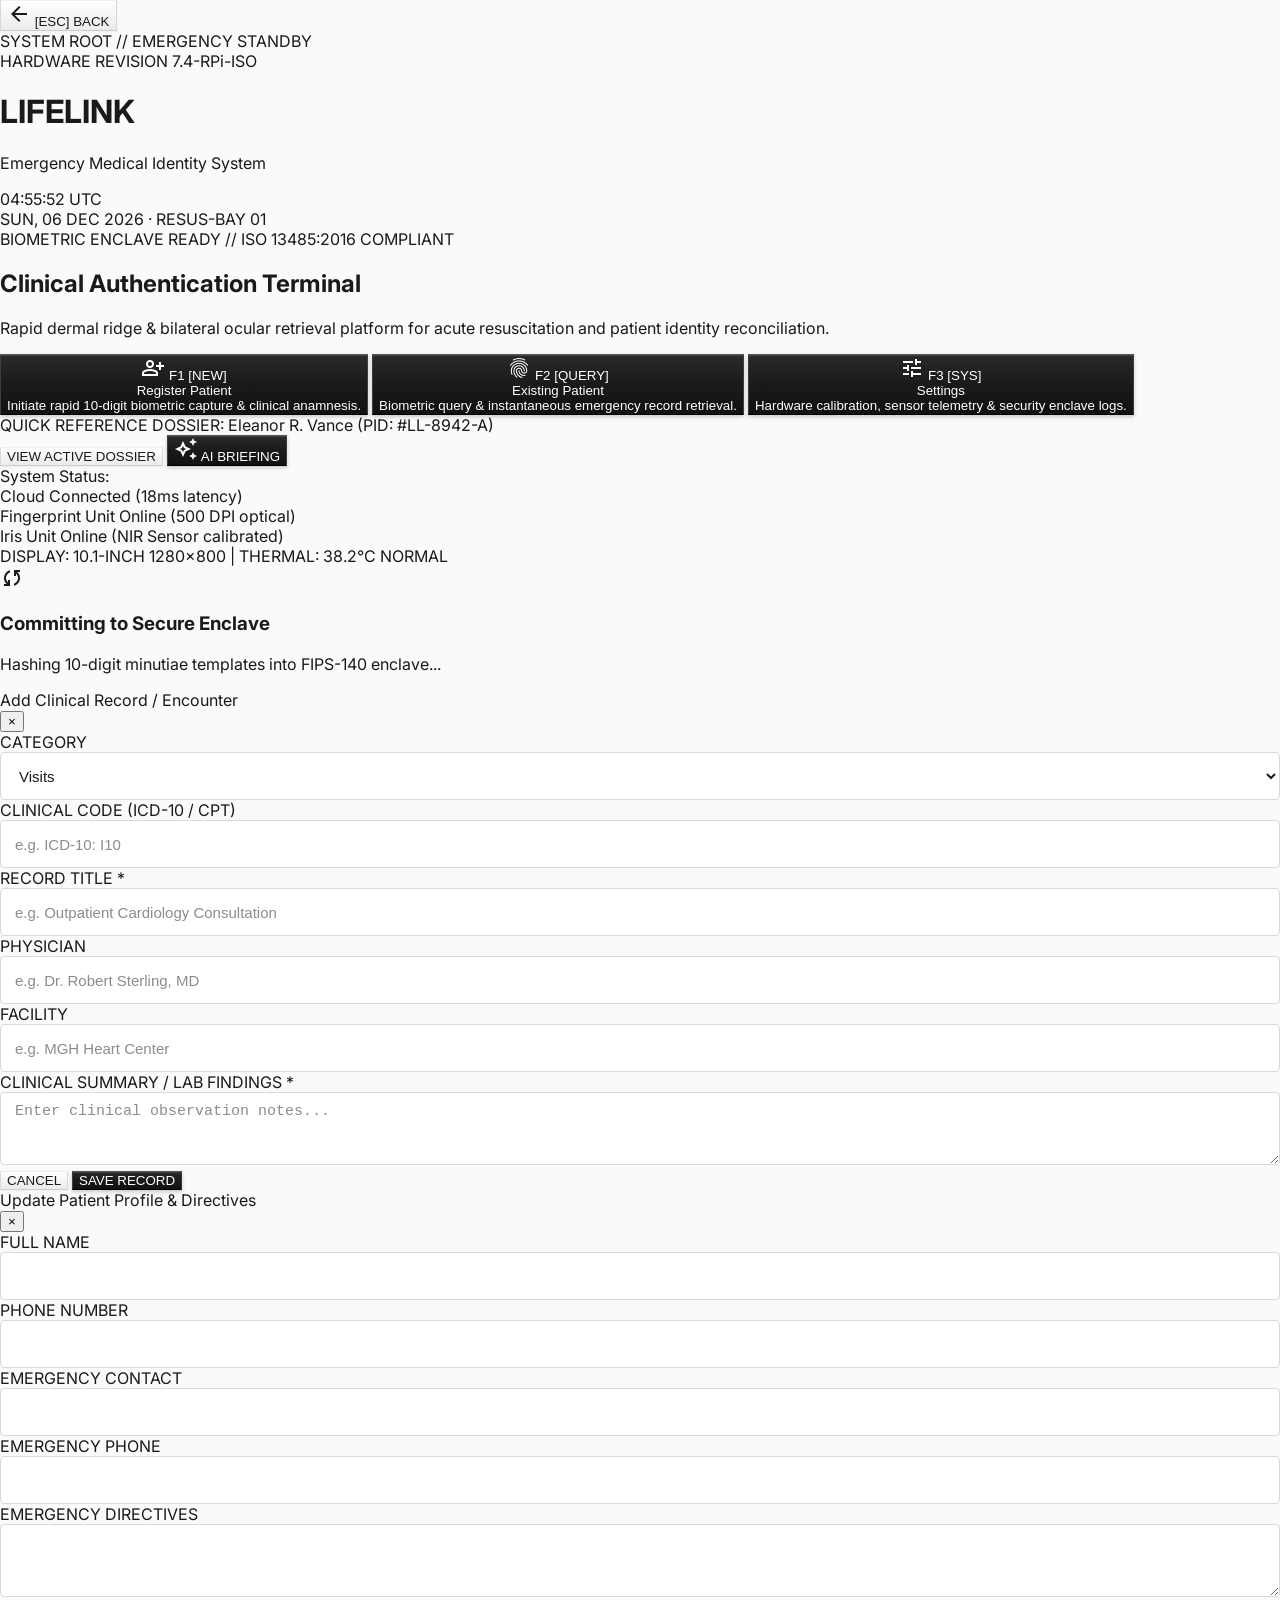
==== index.html @ fc72c0ab "first commit" ====
<!DOCTYPE html>
<html lang="en">
<head>
  <meta charset="UTF-8">
  <meta name="viewport" content="width=device-width, initial-scale=1.0">
  <title>LifeLink — Emergency Medical Identity System</title>
  
  <!-- Tailwind CSS -->
  <script src="https://cdn.tailwindcss.com"></script>
  <script>
    tailwind.config = {
      theme: {
        extend: {
          fontFamily: {
            sans: ['Inter', 'Calibri', '-apple-system', 'BlinkMacSystemFont', 'sans-serif'],
            mono: ['Inter', 'Calibri', '-apple-system', 'BlinkMacSystemFont', 'sans-serif']
          }
        }
      }
    };
  </script>

  <!-- Custom Design Tokens & Clinical Styling -->
  <style>
@import url('https://fonts.googleapis.com/css2?family=Inter:wght@300;400;500;600;700&family=Material+Symbols+Outlined:wght,FILL@100..700,0..1&display=swap');

:root {
  --bg-color: #FAFAFA;
  --primary-text: #1A1A1A;
  --secondary-text: #666666;
  --border-color: #D9D9D9;
  --border-light: #EFEFEF;
  --btn-bg: #1A1A1A;
  --btn-text: #FFFFFF;
  --status-success: #3A7A3A;
  --status-warning: #B58B00;
  --status-critical: #A12A2A;
  --card-bg: #FFFFFF;
  --telemetry-bg: #F4F4F4;
}

* {
  box-sizing: border-box;
}

body {
  font-family: 'Inter', Calibri, -apple-system, BlinkMacSystemFont, sans-serif;
  background-color: var(--bg-color);
  color: var(--primary-text);
  -webkit-font-smoothing: antialiased;
  -moz-osx-font-smoothing: grayscale;
  margin: 0;
  padding: 0;
  min-height: 100vh;
}

/* Typography Hierarchy */
.page-title {
  font-size: 32px;
  font-weight: 600;
  color: #1A1A1A;
  letter-spacing: -0.01em;
  line-height: 1.15;
}

.section-title {
  font-size: 20px;
  font-weight: 500;
  color: #1A1A1A;
  line-height: 1.25;
}

.body-text {
  font-size: 16px;
  font-weight: 400;
  color: #1A1A1A;
  line-height: 1.5;
}

.label-text {
  font-size: 14px;
  font-weight: 400;
  color: #666666;
}

/* Tactile Metallic Medical Buttons */
.btn-metallic {
  background: linear-gradient(180deg, #2A2A2A 0%, #1A1A1A 50%, #111111 100%);
  border: 1px solid #3d3d3d;
  border-top-color: #555555;
  border-bottom-color: #000000;
  box-shadow: 0 2px 4px rgba(0, 0, 0, 0.2), inset 0 1px 0 rgba(255, 255, 255, 0.12);
  color: #FFFFFF;
  cursor: pointer;
  transition: all 0.12s ease-out;
  touch-action: manipulation;
  user-select: none;
}

.btn-metallic:hover:not(:disabled) {
  box-shadow: 0 0 0 1px #D9D9D9, 0 4px 12px rgba(0, 0, 0, 0.25), inset 0 1px 0 rgba(255, 255, 255, 0.25);
  border-color: #666666;
  background: linear-gradient(180deg, #333333 0%, #202020 50%, #151515 100%);
  transform: translateY(-1px);
}

.btn-metallic:active:not(:disabled) {
  transform: translateY(1px);
  box-shadow: 0 1px 2px rgba(0, 0, 0, 0.4), inset 0 2px 4px rgba(0, 0, 0, 0.6);
  background: #111111;
  border-color: #222222;
}

.btn-metallic:disabled {
  opacity: 0.45;
  cursor: not-allowed;
  transform: none;
}

/* Secondary Metallic Button */
.btn-metallic-secondary {
  background: linear-gradient(180deg, #FFFFFF 0%, #F5F5F5 50%, #EBEBEB 100%);
  border: 1px solid #D9D9D9;
  border-top-color: #EFEFEF;
  border-bottom-color: #CCCCCC;
  box-shadow: 0 1px 3px rgba(0, 0, 0, 0.05), inset 0 1px 0 rgba(255, 255, 255, 0.8);
  color: #1A1A1A;
  cursor: pointer;
  transition: all 0.12s ease-out;
  touch-action: manipulation;
  user-select: none;
}

.btn-metallic-secondary:hover:not(:disabled) {
  background: linear-gradient(180deg, #FFFFFF 0%, #EEEEEE 50%, #E2E2E2 100%);
  border-color: #BDBDBD;
  transform: translateY(-1px);
  box-shadow: 0 2px 6px rgba(0, 0, 0, 0.08);
}

.btn-metallic-secondary:active:not(:disabled) {
  transform: translateY(1px);
  box-shadow: inset 0 1px 3px rgba(0, 0, 0, 0.15);
  background: #E5E5E5;
}

/* Critical Emergency Action Button */
.btn-metallic-critical {
  background: linear-gradient(180deg, #B73232 0%, #A12A2A 50%, #851E1E 100%);
  border: 1px solid #A12A2A;
  border-top-color: #C84646;
  border-bottom-color: #6D1414;
  box-shadow: 0 2px 4px rgba(161, 42, 42, 0.25), inset 0 1px 0 rgba(255, 255, 255, 0.2);
  color: #FFFFFF;
  cursor: pointer;
  transition: all 0.12s ease-out;
  touch-action: manipulation;
}

.btn-metallic-critical:hover:not(:disabled) {
  background: linear-gradient(180deg, #C23838 0%, #AD2F2F 50%, #8E2020 100%);
  transform: translateY(-1px);
}

/* Success Action Button */
.btn-metallic-success {
  background: linear-gradient(180deg, #448C44 0%, #3A7A3A 50%, #2E622E 100%);
  border: 1px solid #3A7A3A;
  border-top-color: #559E55;
  border-bottom-color: #244E24;
  box-shadow: 0 2px 4px rgba(58, 122, 58, 0.2), inset 0 1px 0 rgba(255, 255, 255, 0.2);
  color: #FFFFFF;
  cursor: pointer;
  transition: all 0.12s ease-out;
  touch-action: manipulation;
}

/* Medical Bezel Container */
.terminal-frame {
  border: 1px solid #D9D9D9;
  background-color: #FFFFFF;
  box-shadow: 0 1px 3px rgba(0, 0, 0, 0.02);
}

/* Ledger lines for XP / Diagnostic Telemetry */
.telemetry-divider {
  background-image: linear-gradient(to right, #D9D9D9 50%, transparent 50%);
  background-size: 4px 1px;
  background-repeat: repeat-x;
}

/* Touch Friendly Form Fields */
.medical-input {
  min-height: 48px;
  background-color: #FFFFFF;
  border: 1px solid #D9D9D9;
  padding: 10px 14px;
  font-size: 15px;
  color: #1A1A1A;
  border-radius: 4px;
  transition: border-color 0.15s, box-shadow 0.15s;
  width: 100%;
}

.medical-input:focus {
  outline: none;
  border-color: #1A1A1A;
  box-shadow: 0 0 0 1px #1A1A1A;
}

.medical-input::placeholder {
  color: #8C8C8C;
}

/* Chip Toggles for Allergies & Conditions */
.chip-toggle {
  display: inline-flex;
  align-items: center;
  justify-content: center;
  padding: 8px 14px;
  border: 1px solid #D9D9D9;
  background: #FFFFFF;
  color: #1A1A1A;
  font-size: 14px;
  font-weight: 500;
  border-radius: 4px;
  cursor: pointer;
  transition: all 0.12s ease-out;
  touch-action: manipulation;
  user-select: none;
}

.chip-toggle:hover {
  border-color: #999999;
  background: #F8F8F8;
}

.chip-toggle.active {
  background: #1A1A1A;
  color: #FFFFFF;
  border-color: #1A1A1A;
}

.chip-toggle.active-critical {
  background: #A12A2A;
  color: #FFFFFF;
  border-color: #A12A2A;
}

/* Scanner Laser Animations (Discrete & Realistic) */
@keyframes scanSweep {
  0% { transform: translateY(0px); opacity: 0.9; }
  50% { transform: translateY(190px); opacity: 1; }
  100% { transform: translateY(0px); opacity: 0.9; }
}

.laser-active {
  animation: scanSweep 1.8s ease-in-out infinite;
}

/* Screen Transitions (Crisp and subtle, zero neon / flashiness) */
.page-view {
  opacity: 0;
  transition: opacity 0.15s ease-out;
}

/* :not(.active-page) outranks a plain Tailwind utility (e.g. the .flex on
   #page-home) regardless of stylesheet load order, so an inactive page is
   always actually hidden instead of sitting invisible-but-still-occupying
   layout height above whichever page is really on screen. */
.page-view:not(.active-page) {
  display: none !important;
}

.page-view.active-page {
  opacity: 1;
}

/* Custom Scrollbar for Medical Terminal */
::-webkit-scrollbar {
  width: 8px;
  height: 8px;
}
::-webkit-scrollbar-track {
  background: #FAFAFA;
  border-left: 1px solid #D9D9D9;
}
::-webkit-scrollbar-thumb {
  background: #CCCCCC;
  border-radius: 2px;
}
::-webkit-scrollbar-thumb:hover {
  background: #999999;
}

/* ================================================================
   COMPACT MODE — 5" Touchscreen Panels & Short Viewports
   Triggers on narrow width OR short height (e.g. 800x480 Pi panels)
   so every screen stays legible with no wasted space and no
   overlap/congestion, without a separate layout to maintain.
   ================================================================ */
@media (max-width: 900px), (max-height: 560px) {

  /* --- Header: single tight row, never wraps --- */
  header {
    padding-top: 8px !important;
    padding-bottom: 8px !important;
  }
  header .text-2xl,
  header .md\:text-3xl {
    font-size: 1.15rem !important;
  }
  header p.text-\[10px\] {
    display: none;
  }
  header .text-xs.font-semibold.tracking-wider {
    display: none;
  }
  #global-breadcrumb {
    max-width: 34vw;
    overflow: hidden;
    text-overflow: ellipsis;
    white-space: nowrap;
  }
  #live-time {
    font-size: 1rem !important;
  }
  #live-date {
    display: none;
  }

  /* --- Main viewport: reclaim vertical real estate --- */
  main {
    padding: 10px !important;
  }

  /* --- Generic spacing compaction (applies app-wide, incl. JS-rendered views) --- */
  .p-6 { padding: 12px !important; }
  .p-5 { padding: 10px !important; }
  .px-6 { padding-left: 12px !important; padding-right: 12px !important; }
  .px-8 { padding-left: 12px !important; padding-right: 12px !important; }
  .py-6, .py-8 { padding-top: 10px !important; padding-bottom: 10px !important; }
  .py-4 { padding-top: 8px !important; padding-bottom: 8px !important; }
  .pt-4 { padding-top: 8px !important; }
  .pb-4 { padding-bottom: 8px !important; }
  .mt-4 { margin-top: 8px !important; }
  .mb-10 { margin-bottom: 12px !important; }
  .gap-6 { gap: 10px !important; }
  .gap-4 { gap: 8px !important; }
  .space-y-6 > :not([hidden]) ~ :not([hidden]) { margin-top: 10px !important; }
  .space-y-5 > :not([hidden]) ~ :not([hidden]) { margin-top: 8px !important; }
  .space-y-4 > :not([hidden]) ~ :not([hidden]) { margin-top: 8px !important; }

  /* --- Oversized page headings & hero copy --- */
  main h2.text-3xl,
  main .md\:text-4xl {
    font-size: 1.3rem !important;
  }
  #page-home p.text-base {
    font-size: 0.8rem !important;
  }

  /* --- Home: hero + action cards shouldn't push content off-screen --- */
  #page-home {
    padding-top: 6px !important;
    padding-bottom: 6px !important;
  }
  #page-home .min-h-\[170px\] {
    min-height: 84px !important;
  }

  /* --- Oversized scanner/visualizer bays: cap height so pages still fit --- */
  .min-h-\[360px\] {
    min-height: 190px !important;
  }
  .min-h-\[400px\] {
    min-height: 200px !important;
  }

  /* --- Decorative system-status footer: secondary chrome, not core function.
     Hidden on compact panels so the primary workflow keeps the space. --- */
  body > footer {
    display: none !important;
  }
}

/* Print Styling for AI Medical Summary and Records Dossier */
@media print {
  body {
    background: #FFFFFF !important;
    color: #000000 !important;
  }
  header, footer, .no-print, nav, button {
    display: none !important;
  }
  main {
    max-width: 100% !important;
    padding: 0 !important;
    margin: 0 !important;
  }
  .print-only {
    display: block !important;
  }
  .terminal-frame {
    border: 1px solid #999999 !important;
    box-shadow: none !important;
  }
}

</style>
</head>
<body class="min-h-screen bg-[#FAFAFA] text-[#1A1A1A] flex flex-col justify-between select-none">

  <!-- ================= TOP PERSISTENT CLINICAL HEADER ================= -->
  <header class="w-full bg-[#FAFAFA] border-b border-[#D9D9D9] px-6 py-4 sticky top-0 z-40">
    <div class="max-w-7xl mx-auto flex items-center justify-between">
      
      <!-- Left: Navigation & Machine Telemetry -->
      <div class="flex items-center space-x-4">
        <!-- Back Button on every screen -->
        <button id="global-back-btn" onclick="LifeLinkRouter.goBack()" 
          class="hidden px-3 py-2 btn-metallic-secondary text-xs font-mono font-semibold flex items-center space-x-1.5 rounded"
          title="Return to Previous Screen [ESC]">
          <span class="material-symbols-outlined text-[16px]">arrow_back</span>
          <span>[ESC] BACK</span>
        </button>

        <div class="w-2.5 h-2.5 rounded-full bg-[#1A1A1A] ring-4 ring-[#E5E5E5] shrink-0"></div>
        <div>
          <div class="text-[11px] font-mono tracking-widest text-[#666666] uppercase" id="global-breadcrumb">
            SYS-LOC: TRAUMA / RESUS-BAY 01
          </div>
          <div class="text-xs font-semibold tracking-wider text-[#1A1A1A]">
            HARDWARE REVISION 7.4-RPi-ISO
          </div>
        </div>
      </div>

      <!-- Center: Primary System Identity -->
      <div class="text-center cursor-pointer" onclick="LifeLinkRouter.navigateTo('home')">
        <h1 class="text-2xl md:text-3xl font-semibold text-[#1A1A1A] tracking-[0.15em] leading-none mb-0.5">
          LIFELINK
        </h1>
        <p class="text-[10px] md:text-xs font-medium text-[#666666] tracking-[0.22em] uppercase">
          Emergency Medical Identity System
        </p>
      </div>

      <!-- Right: Precision Chronometer & Date -->
      <div class="text-right">
        <div id="live-time" class="text-xl md:text-2xl font-mono font-semibold text-[#1A1A1A] tracking-tight tabular-nums">
          14:32:08 <span class="text-xs font-mono text-[#666666] uppercase">UTC</span>
        </div>
        <div id="live-date" class="text-xs font-medium text-[#666666] tracking-wider uppercase">
          24 OCT 2025 · FRIDAY
        </div>
      </div>

    </div>
  </header>

  <!-- ================= MAIN VIEWPORT CONTAINER ================= -->
  <main class="w-full max-w-7xl mx-auto flex-1 flex flex-col justify-start px-4 md:px-8 py-6">

    <!-- ================= PAGE 1: HOME ================= -->
    <div id="page-home" class="page-view active-page flex flex-col items-center justify-center my-auto py-8">
      <div class="w-full max-w-2xl text-center mb-10">
        <div class="inline-flex items-center space-x-2 px-3 py-1 bg-[#FFFFFF] border border-[#D9D9D9] rounded text-xs font-mono text-[#666666] mb-4">
          <span class="w-2 h-2 rounded-full bg-[#3A7A3A] animate-pulse"></span>
          <span>BIOMETRIC ENCLAVE READY // ISO 13485:2016 COMPLIANT</span>
        </div>
        <h2 class="text-3xl md:text-4xl font-semibold text-[#1A1A1A] tracking-tight mb-2">
          Clinical Authentication Terminal
        </h2>
        <p class="text-base text-[#666666] max-w-lg mx-auto">
          Rapid dermal ridge &amp; bilateral ocular retrieval platform for acute resuscitation and patient identity reconciliation.
        </p>
      </div>

      <!-- Three Primary Action Buttons (Windows XP / Swiss Equipment ergonomics) -->
      <div class="grid grid-cols-1 md:grid-cols-3 gap-6 w-full max-w-4xl mb-10">
        
        <!-- Action 1: Register Patient -->
        <button onclick="LifeLinkRouter.navigateTo('fingerprint-enroll')" 
          class="btn-metallic p-6 rounded-lg text-left flex flex-col justify-between min-h-[170px] group">
          <div class="flex items-center justify-between">
            <span class="material-symbols-outlined text-[32px]">person_add</span>
            <span class="text-[11px] font-mono bg-[#FFFFFF]/15 px-2 py-0.5 rounded text-[#D9D9D9] font-bold">F1 [NEW]</span>
          </div>
          <div>
            <div class="text-xl font-semibold text-white mb-1">Register Patient</div>
            <div class="text-xs text-[#CCCCCC] font-normal leading-relaxed">
              Initiate rapid 10-digit biometric capture &amp; clinical anamnesis.
            </div>
          </div>
        </button>

        <!-- Action 2: Existing Patient -->
        <button onclick="LifeLinkRouter.navigateTo('identify')" 
          class="btn-metallic p-6 rounded-lg text-left flex flex-col justify-between min-h-[170px] group">
          <div class="flex items-center justify-between">
            <span class="material-symbols-outlined text-[32px]">fingerprint</span>
            <span class="text-[11px] font-mono bg-[#FFFFFF]/15 px-2 py-0.5 rounded text-[#D9D9D9] font-bold">F2 [QUERY]</span>
          </div>
          <div>
            <div class="text-xl font-semibold text-white mb-1">Existing Patient</div>
            <div class="text-xs text-[#CCCCCC] font-normal leading-relaxed">
              Biometric query &amp; instantaneous emergency record retrieval.
            </div>
          </div>
        </button>

        <!-- Action 3: Settings -->
        <button onclick="LifeLinkRouter.navigateTo('settings')" 
          class="btn-metallic p-6 rounded-lg text-left flex flex-col justify-between min-h-[170px] group">
          <div class="flex items-center justify-between">
            <span class="material-symbols-outlined text-[32px]">tune</span>
            <span class="text-[11px] font-mono bg-[#FFFFFF]/15 px-2 py-0.5 rounded text-[#D9D9D9] font-bold">F3 [SYS]</span>
          </div>
          <div>
            <div class="text-xl font-semibold text-white mb-1">Settings</div>
            <div class="text-xs text-[#CCCCCC] font-normal leading-relaxed">
              Hardware calibration, sensor telemetry &amp; security enclave logs.
            </div>
          </div>
        </button>

      </div>

      <!-- Quick Access Demo Shortcuts Strip -->
      <div class="w-full max-w-4xl bg-white border border-[#D9D9D9] rounded p-4 flex flex-col sm:flex-row items-center justify-between gap-3 text-xs font-mono">
        <div class="flex items-center space-x-2 text-[#666666]">
          <span class="font-bold text-[#1A1A1A]">QUICK REFERENCE DOSSIER:</span>
          <span>Eleanor R. Vance (PID: #LL-8942-A)</span>
        </div>
        <div class="flex space-x-2">
          <button onclick="LifeLinkStore.setActivePatient('LL-8942-A'); LifeLinkRouter.navigateTo('dashboard')" 
            class="px-3 py-1.5 btn-metallic-secondary text-xs font-mono rounded">
            VIEW ACTIVE DOSSIER
          </button>
          <button onclick="LifeLinkStore.setActivePatient('LL-8942-A'); LifeLinkRouter.navigateTo('ai-summary')" 
            class="px-3 py-1.5 btn-metallic text-xs font-mono rounded flex items-center space-x-1">
            <span class="material-symbols-outlined text-[14px]">auto_awesome</span>
            <span>AI BRIEFING</span>
          </button>
        </div>
      </div>
    </div>

    <!-- ================= PAGE 2: FINGERPRINT ENROLLMENT ================= -->
    <div id="page-fingerprint-enroll" class="page-view w-full max-w-5xl mx-auto space-y-6">
      <!-- Breadcrumb & Header Strip -->
      <div class="flex flex-col md:flex-row md:items-end justify-between gap-4 pb-4 border-b border-[#D9D9D9]">
        <div>
          <div class="flex items-center space-x-2 mb-1">
            <span class="inline-block w-2 h-2 bg-[#1A1A1A]"></span>
            <span class="text-xs font-mono text-[#666666] tracking-wider uppercase">MODULE: BIOMETRIC ENROLLMENT // STEP 01 — DERMAL RIDGE CAPTURE</span>
          </div>
          <h2 class="text-3xl font-semibold text-[#1A1A1A] uppercase tracking-tight">
            Fingerprint Enrollment
          </h2>
        </div>
        <div class="flex items-center space-x-3">
          <span class="inline-flex items-center px-2.5 py-1 rounded border border-[#3A7A3A] bg-[#3A7A3A]/10 text-xs font-mono text-[#3A7A3A] uppercase font-semibold">
            <span class="w-1.5 h-1.5 rounded-full bg-[#3A7A3A] mr-1.5 animate-pulse"></span>
            OPTICAL SENSOR 500 DPI ACTIVE
          </span>
          <span class="inline-flex items-center px-2.5 py-1 rounded border border-[#D9D9D9] bg-white text-xs font-mono text-[#666666]">
            ISO/IEC 19794-2
          </span>
        </div>
      </div>

      <!-- Main Scanner Workspace Grid -->
      <div class="grid grid-cols-1 lg:grid-cols-12 gap-6 items-stretch">
        
        <!-- Left: Live Optical Platen Visualizer (7 Cols) -->
        <div class="lg:col-span-7 bg-white border border-[#D9D9D9] p-5 rounded shadow-sm flex flex-col justify-between">
          <div class="flex items-center justify-between pb-3 border-b border-[#D9D9D9] text-xs font-mono text-[#666666]">
            <div class="flex items-center space-x-2">
              <span class="text-[#1A1A1A] font-bold">VIEWPORT 01</span>
              <span>·</span>
              <span>DERMAL PLATEN APERTURE</span>
            </div>
            <div class="tabular-nums font-semibold text-[#1A1A1A]">POS: [X:+124.0 Y:-042.8]</div>
          </div>

          <!-- Targeting Bay with Dermal Ridge SVG -->
          <div class="flex-1 flex flex-col items-center justify-center p-6 relative min-h-[360px]">
            <!-- Technical Grid -->
            <div class="absolute inset-4 opacity-25 pointer-events-none" style="background-image: linear-gradient(#D9D9D9 1px, transparent 1px), linear-gradient(90deg, #D9D9D9 1px, transparent 1px); background-size: 20px 20px;"></div>
            
            <!-- Concentric Platen Frame -->
            <div class="relative w-72 h-84 flex items-center justify-center border border-[#D9D9D9] bg-[#FAFAFA] p-4">
              <!-- Corner brackets -->
              <div class="absolute -top-[1px] -left-[1px] w-4 h-4 border-t-2 border-l-2 border-[#1A1A1A]"></div>
              <div class="absolute -top-[1px] -right-[1px] w-4 h-4 border-t-2 border-r-2 border-[#1A1A1A]"></div>
              <div class="absolute -bottom-[1px] -left-[1px] w-4 h-4 border-b-2 border-l-2 border-[#1A1A1A]"></div>
              <div class="absolute -bottom-[1px] -right-[1px] w-4 h-4 border-b-2 border-r-2 border-[#1A1A1A]"></div>

              <!-- Vector Graphic of Dermal Minutiae -->
              <svg class="w-56 h-68 text-[#1A1A1A] stroke-current" fill="none" viewBox="0 0 200 240">
                <path d="M100 25 C60 25 35 60 35 110 C35 170 65 215 100 225" opacity="0.45" stroke-dasharray="2 2" stroke-linecap="round" stroke-width="1.2"></path>
                <path d="M100 25 C140 25 165 60 165 110 C165 170 135 215 100 225" opacity="0.45" stroke-dasharray="2 2" stroke-linecap="round" stroke-width="1.2"></path>
                <path d="M100 40 C70 40 48 70 48 115 C48 165 72 205 100 215" stroke-linecap="round" stroke-width="1.5"></path>
                <path d="M100 40 C130 40 152 70 152 115 C152 165 128 205 100 215" stroke-linecap="round" stroke-width="1.5"></path>
                <path d="M100 55 C78 55 60 80 60 120 C60 155 75 190 98 202" stroke-linecap="round" stroke-width="1.5"></path>
                <path d="M100 55 C122 55 140 80 140 120 C140 158 122 192 102 202" stroke-linecap="round" stroke-width="1.5"></path>
                <path d="M100 70 C85 70 72 90 72 125 C72 155 86 178 100 185" stroke-linecap="round" stroke-width="1.5"></path>
                <path d="M100 70 C115 70 128 90 128 125 C128 155 114 178 100 185" stroke-linecap="round" stroke-width="1.5"></path>
                <circle cx="100" cy="126" fill="#1A1A1A" r="2.5"></circle>
                <!-- Minutiae detection nodes -->
                <circle cx="72" cy="120" fill="#FFFFFF" stroke="#1A1A1A" r="3" stroke-width="1"></circle>
                <circle cx="128" cy="130" fill="#FFFFFF" stroke="#1A1A1A" r="3" stroke-width="1"></circle>
                <circle cx="92" cy="80" fill="#FFFFFF" stroke="#1A1A1A" r="3" stroke-width="1"></circle>
                <circle cx="115" cy="155" fill="#FFFFFF" stroke="#1A1A1A" r="3" stroke-width="1"></circle>
                <!-- Laser Sweep Line -->
                <line id="laser-scan-line" stroke="#1A1A1A" stroke-dasharray="3 2" stroke-width="2" x1="20" x2="180" y1="20" y2="20"></line>
              </svg>

              <!-- Dynamic Feedback Overlay -->
              <div class="absolute inset-0 flex flex-col items-center justify-between py-4 pointer-events-none">
                <span class="text-[10px] font-mono text-[#666666] tracking-wider uppercase bg-white/90 px-2 border border-[#D9D9D9]">
                  ALIGN DERMAL APEX TO RETICLE
                </span>
                <span id="scan-feedback-txt" class="text-xs font-mono text-[#B58B00] tracking-widest uppercase bg-white px-2 py-0.5 border border-[#B58B00] font-semibold">
                  AWAITING EPIDERMAL CONTACT
                </span>
              </div>
            </div>
          </div>

          <!-- Bottom Platen Telemetry -->
          <div class="pt-3 border-t border-[#D9D9D9] flex items-center justify-between text-xs font-mono text-[#666666]">
            <div>SURFACE TEMP: 32.4°C · HUMIDITY: 44% RH</div>
            <div class="text-[#1A1A1A] font-semibold">500 DPI // 1024 × 1280 PX</div>
          </div>
        </div>

        <!-- Right: 10-Digit Array & Controls (5 Cols) -->
        <div class="lg:col-span-5 flex flex-col justify-between space-y-6">
          <div class="bg-white border border-[#D9D9D9] p-5 rounded shadow-sm space-y-4">
            <div class="flex items-center justify-between border-b border-[#D9D9D9] pb-2">
              <span class="text-xs font-mono text-[#666666] uppercase">ENROLLMENT MATRIX</span>
              <span class="text-xs font-mono text-[#1A1A1A] font-bold">SERIES 1 / 1</span>
            </div>

            <!-- Counter -->
            <div class="flex justify-between items-baseline">
              <span class="text-xs font-mono text-[#666666] uppercase tracking-wider">REGISTERED DIGITS</span>
              <span id="registered-counter" class="text-2xl font-mono font-bold text-[#1A1A1A] tabular-nums">00 / 10</span>
            </div>

            <!-- 10-Digit Array Pills -->
            <div class="grid grid-cols-10 gap-1 p-2 bg-[#FAFAFA] border border-[#D9D9D9] rounded">
              <div id="digit-pill-L5" onclick="LifeLinkBiometrics.selectTargetFinger('L5')" class="h-8 flex flex-col items-center justify-center border border-[#D9D9D9] bg-white text-[10px] font-mono text-[#666666] rounded cursor-pointer" title="Left Little">L5</div>
              <div id="digit-pill-L4" onclick="LifeLinkBiometrics.selectTargetFinger('L4')" class="h-8 flex flex-col items-center justify-center border border-[#D9D9D9] bg-white text-[10px] font-mono text-[#666666] rounded cursor-pointer" title="Left Ring">L4</div>
              <div id="digit-pill-L3" onclick="LifeLinkBiometrics.selectTargetFinger('L3')" class="h-8 flex flex-col items-center justify-center border border-[#D9D9D9] bg-white text-[10px] font-mono text-[#666666] rounded cursor-pointer" title="Left Middle">L3</div>
              <div id="digit-pill-L2" onclick="LifeLinkBiometrics.selectTargetFinger('L2')" class="h-8 flex flex-col items-center justify-center border border-[#D9D9D9] bg-white text-[10px] font-mono text-[#666666] rounded cursor-pointer" title="Left Index">L2</div>
              <div id="digit-pill-L1" onclick="LifeLinkBiometrics.selectTargetFinger('L1')" class="h-8 flex flex-col items-center justify-center border border-[#D9D9D9] bg-white text-[10px] font-mono text-[#666666] rounded cursor-pointer" title="Left Thumb">L1</div>

              <div id="digit-pill-R1" onclick="LifeLinkBiometrics.selectTargetFinger('R1')" class="h-8 flex flex-col items-center justify-center border border-[#1A1A1A] bg-[#1A1A1A] text-[10px] font-mono text-white font-bold ring-2 ring-[#1A1A1A] rounded cursor-pointer" title="Right Thumb">R1</div>
              <div id="digit-pill-R2" onclick="LifeLinkBiometrics.selectTargetFinger('R2')" class="h-8 flex flex-col items-center justify-center border border-[#D9D9D9] bg-white text-[10px] font-mono text-[#666666] rounded cursor-pointer" title="Right Index">R2</div>
              <div id="digit-pill-R3" onclick="LifeLinkBiometrics.selectTargetFinger('R3')" class="h-8 flex flex-col items-center justify-center border border-[#D9D9D9] bg-white text-[10px] font-mono text-[#666666] rounded cursor-pointer" title="Right Middle">R3</div>
              <div id="digit-pill-R4" onclick="LifeLinkBiometrics.selectTargetFinger('R4')" class="h-8 flex flex-col items-center justify-center border border-[#D9D9D9] bg-white text-[10px] font-mono text-[#666666] rounded cursor-pointer" title="Right Ring">R4</div>
              <div id="digit-pill-R5" onclick="LifeLinkBiometrics.selectTargetFinger('R5')" class="h-8 flex flex-col items-center justify-center border border-[#D9D9D9] bg-white text-[10px] font-mono text-[#666666] rounded cursor-pointer" title="Right Little">R5</div>
            </div>
            <div class="flex justify-between text-[10px] font-mono text-[#666666] px-1">
              <span>[← LEFT HAND (L5-L1)]</span>
              <span>[RIGHT HAND (R1-R5) →]</span>
            </div>

            <!-- Target Digit Details -->
            <div class="grid grid-cols-2 gap-4 border-t border-[#D9D9D9] pt-3">
              <div>
                <div class="text-[11px] font-mono text-[#666666] uppercase mb-0.5">TARGET DIGIT</div>
                <div id="target-digit-name" class="text-base font-bold text-[#1A1A1A] uppercase">Right Thumb</div>
                <div id="target-digit-anatomical" class="text-[11px] font-mono text-[#666666]">ANATOMICAL ID: R-01 (POLLEX)</div>
              </div>
              <div>
                <div class="text-[11px] font-mono text-[#666666] uppercase mb-0.5">SENSOR STATE</div>
                <div class="p-2 rounded border border-[#B58B00] bg-[#B58B00]/10 flex items-center justify-between text-xs font-mono">
                  <span class="flex items-center space-x-1.5">
                    <span id="status-indicator-dot" class="w-2 h-2 rounded-full bg-[#B58B00] animate-pulse"></span>
                    <span id="status-badge-txt" class="font-bold text-[#B58B00]">WAITING SCAN</span>
                  </span>
                  <span class="text-[10px]">RDY</span>
                </div>
              </div>
            </div>

            <!-- Actions: Scan Finger & Auto-Complete -->
            <div class="pt-2 space-y-2">
              <button onclick="LifeLinkBiometrics.scanCurrentFinger()" 
                class="w-full py-4 btn-metallic text-sm font-mono font-bold flex items-center justify-center space-x-2 rounded">
                <span class="material-symbols-outlined text-[20px]">fingerprint</span>
                <span>F5 / ENTER [ SCAN FINGER ]</span>
              </button>

              <button onclick="LifeLinkBiometrics.autoScanAllFingers()" 
                class="w-full py-2.5 btn-metallic-secondary text-xs font-mono flex items-center justify-center space-x-1 rounded">
                <span class="material-symbols-outlined text-[16px]">bolt</span>
                <span>FAST AUTO-CAPTURE ALL 10 DIGITS</span>
              </button>
            </div>
          </div>

          <!-- Navigation Footer Strip -->
          <div class="flex items-center justify-between gap-3 pt-4 border-t border-[#D9D9D9]">
            <button onclick="LifeLinkRouter.navigateTo('home')" class="px-4 py-2.5 btn-metallic-secondary text-xs font-mono rounded">
              [ESC] CANCEL
            </button>
            <button id="btn-fp-next" onclick="LifeLinkRouter.navigateTo('iris-enroll')" 
              class="px-6 py-2.5 btn-metallic text-xs font-mono font-bold flex items-center space-x-1.5 rounded">
              <span>CONTINUE TO IRIS CAPTURE</span>
              <span class="material-symbols-outlined text-[16px]">arrow_forward</span>
            </button>
          </div>
        </div>

      </div>
    </div>

    <!-- ================= PAGE 3: IRIS ENROLLMENT ================= -->
    <div id="page-iris-enroll" class="page-view w-full max-w-5xl mx-auto space-y-6">
      <!-- Sub-header -->
      <div class="flex flex-col md:flex-row md:items-end justify-between gap-4 pb-4 border-b border-[#D9D9D9]">
        <div>
          <div class="flex items-center space-x-2 mb-1">
            <span class="inline-block w-2 h-2 bg-[#1A1A1A]"></span>
            <span class="text-xs font-mono text-[#666666] tracking-wider uppercase">MODULE: BIOMETRIC ENROLLMENT // STEP 02 — DUAL-NIR OCULAR SCAN</span>
          </div>
          <h2 class="text-3xl font-semibold text-[#1A1A1A] uppercase tracking-tight">
            Iris Enrollment
          </h2>
        </div>
        <div class="flex items-center space-x-3">
          <span class="inline-flex items-center px-2.5 py-1 rounded border border-[#3A7A3A] bg-[#3A7A3A]/10 text-xs font-mono text-[#3A7A3A] uppercase font-semibold">
            <span class="w-1.5 h-1.5 rounded-full bg-[#3A7A3A] mr-1.5 animate-pulse"></span>
            850NM NIR ILLUMINATOR ARMED
          </span>
          <span class="inline-flex items-center px-2.5 py-1 rounded border border-[#D9D9D9] bg-white text-xs font-mono text-[#666666]">
            ISO 19794-6
          </span>
        </div>
      </div>

      <!-- Main Iris Viewport Split -->
      <div class="grid grid-cols-1 lg:grid-cols-12 gap-6 items-stretch">
        
        <!-- Left: Live NIR Feed Visualizer (7 Cols) -->
        <div id="iris-feed-view" class="lg:col-span-7 bg-[#111315] border border-[#333333] p-5 rounded shadow-sm flex flex-col justify-between text-white min-h-[400px]">
          <!-- Feed Header -->
          <div class="flex items-center justify-between text-xs font-mono text-[#AAAAAA] pb-2 border-b border-[#2A2A2A]">
            <div class="flex items-center space-x-2">
              <span class="w-2 h-2 rounded-full bg-[#3A7A3A] animate-pulse"></span>
              <span>NIR VIEWPORT: OPTIMAL DISTANCE 32 CM</span>
            </div>
            <div>FPS: 60.0 // GAIN: +3.2DB</div>
          </div>

          <!-- Targeting Reticle -->
          <div class="relative flex-1 flex items-center justify-center my-4">
            <!-- Center Reticle Graphic -->
            <div class="relative w-64 h-64 flex items-center justify-center">
              <svg class="absolute inset-0 w-full h-full text-[#747878] pointer-events-none" fill="none" viewBox="0 0 300 300">
                <circle cx="150" cy="150" r="140" stroke="currentColor" stroke-dasharray="2 4" stroke-opacity="0.3"></circle>
                <circle cx="150" cy="150" r="128" stroke="currentColor" stroke-opacity="0.6" stroke-width="1.2"></circle>
                <circle cx="150" cy="150" r="112" stroke="currentColor" stroke-opacity="0.3" stroke-width="1"></circle>
                <!-- Limbus boundary tracking -->
                <circle class="animate-pulse" cx="150" cy="150" r="88" stroke="#3A7A3A" stroke-dasharray="6 3" stroke-width="1.5"></circle>
                <!-- Pupil center -->
                <circle cx="150" cy="150" fill="#050505" r="42" stroke="#3A7A3A" stroke-width="1.5"></circle>
                <circle cx="150" cy="150" fill="#3A7A3A" r="3"></circle>
                <!-- Axis crosshair -->
                <line x1="150" x2="150" y1="20" y2="280" stroke="#747878" stroke-opacity="0.4"></line>
                <line x1="20" x2="280" y1="150" y2="150" stroke="#747878" stroke-opacity="0.4"></line>
              </svg>

              <!-- Central Guidance Label -->
              <div class="absolute bottom-2 px-2.5 py-1 bg-black/80 border border-[#444] rounded text-center">
                <span class="text-[10px] font-mono text-[#D9D9D9] uppercase tracking-wider">
                  ALIGN PUPIL TO CENTRAL OPTICAL AXIS
                </span>
              </div>
            </div>
          </div>

          <!-- Viewport Readout Footer -->
          <div class="flex items-center justify-between text-xs font-mono text-[#AAAAAA] pt-2 border-t border-[#2A2A2A]">
            <div>DIST: <strong class="text-white">32.4 CM</strong> · ILLUM: <strong class="text-white">42 LUX</strong></div>
            <div class="text-[#3A7A3A] font-bold">2048 × 1536 NIR (12-BIT)</div>
          </div>
        </div>

        <!-- Right: Iris Capture Parameters (5 Cols) -->
        <div class="lg:col-span-5 flex flex-col justify-between space-y-6">
          <div class="bg-white border border-[#D9D9D9] p-5 rounded shadow-sm space-y-4">
            <div class="flex items-center justify-between border-b border-[#D9D9D9] pb-2">
              <span class="text-xs font-mono text-[#666666] uppercase">ENROLLMENT MATRIX</span>
              <span class="text-xs font-mono text-[#1A1A1A] font-bold">SERIES 2 / 2</span>
            </div>

            <!-- Optical Eye Progression Selector -->
            <div>
              <label class="block text-xs font-mono text-[#666666] uppercase mb-1.5">OCULAR SELECTION</label>
              <div class="flex space-x-2">
                <button id="iris-tab-OD" onclick="LifeLinkBiometrics.selectTargetEye('OD')" 
                  class="flex-1 py-2 text-center text-xs font-mono font-medium rounded border bg-[#1A1A1A] text-white border-[#1A1A1A]">
                  RIGHT IRIS [OD]
                </button>
                <button id="iris-tab-OS" onclick="LifeLinkBiometrics.selectTargetEye('OS')" 
                  class="flex-1 py-2 text-center text-xs font-mono font-medium rounded border bg-white text-[#666] border-[#D9D9D9]">
                  LEFT IRIS [OS]
                </button>
              </div>
            </div>

            <!-- Active Target Readout -->
            <div class="p-3 bg-[#FAFAFA] border border-[#D9D9D9] rounded">
              <div class="text-[11px] font-mono text-[#666666] uppercase mb-0.5" id="iris-eye-sub">LATERAL SECTOR 01 — OD SENSOR</div>
              <div class="text-base font-bold text-[#1A1A1A]" id="iris-eye-label">Oculus Dexter (Right Iris)</div>
              <div class="mt-2 flex justify-between items-center text-xs font-mono">
                <span class="text-[#666666]">QUALITY SCORE:</span>
                <span id="iris-quality-score" class="font-bold text-[#1A1A1A]">--% (AWAITING)</span>
              </div>
            </div>

            <div id="iris-status-text" class="text-xs font-mono text-[#666666] p-2 bg-[#F5F5F5] rounded border border-[#E5E5E5] text-center">
              POSITION EYE 30-35CM FROM CAMERA APERTURE
            </div>

            <!-- Action Buttons -->
            <div class="pt-2 space-y-2">
              <button onclick="LifeLinkBiometrics.captureCurrentEye()" 
                class="w-full py-4 btn-metallic text-sm font-mono font-bold flex items-center justify-center space-x-2 rounded">
                <span class="material-symbols-outlined text-[20px]">camera</span>
                <span>F5 / ENTER [ CAPTURE IRIS ]</span>
              </button>

              <button onclick="LifeLinkBiometrics.autoScanBothEyes()" 
                class="w-full py-2.5 btn-metallic-secondary text-xs font-mono flex items-center justify-center space-x-1 rounded">
                <span class="material-symbols-outlined text-[16px]">bolt</span>
                <span>AUTO-CAPTURE BILATERAL IRIS (OD + OS)</span>
              </button>
            </div>
          </div>

          <!-- Navigation Footer Strip -->
          <div class="flex items-center justify-between gap-3 pt-4 border-t border-[#D9D9D9]">
            <button onclick="LifeLinkRouter.navigateTo('fingerprint-enroll')" class="px-4 py-2.5 btn-metallic-secondary text-xs font-mono rounded">
              [ESC] BACK
            </button>
            <button id="btn-iris-next" onclick="LifeLinkRouter.navigateTo('photo-capture')"
              class="px-6 py-2.5 btn-metallic text-xs font-mono font-bold flex items-center space-x-1.5 rounded">
              <span>CONTINUE TO PHOTO CAPTURE</span>
              <span class="material-symbols-outlined text-[16px]">arrow_forward</span>
            </button>
          </div>
        </div>

      </div>
    </div>

    <!-- ================= PAGE 4: PATIENT PHOTO CAPTURE ================= -->
    <div id="page-photo-capture" class="page-view w-full max-w-4xl mx-auto space-y-6">
      <div class="flex flex-col md:flex-row md:items-end justify-between gap-4 pb-4 border-b border-[#D9D9D9]">
        <div>
          <div class="flex items-center space-x-2 mb-1">
            <span class="inline-block w-2 h-2 bg-[#1A1A1A]"></span>
            <span class="text-xs font-mono text-[#666666] tracking-wider uppercase">MODULE: DEMOGRAPHIC REGISTRATION // STEP 03 — PATIENT PHOTO</span>
          </div>
          <h2 class="text-3xl font-semibold text-[#1A1A1A] uppercase tracking-tight">
            Patient Photo Capture
          </h2>
        </div>
        <div class="flex items-center space-x-3">
          <span id="photo-cam-status" class="inline-flex items-center px-2.5 py-1 rounded border border-[#D9D9D9] bg-white text-xs font-mono text-[#666666]">
            <span class="w-1.5 h-1.5 rounded-full bg-[#666666] mr-1.5"></span>
            CAMERA INITIALIZING
          </span>
        </div>
      </div>

      <!-- Webcam Viewport -->
      <div class="bg-[#111315] border border-[#333333] p-5 rounded shadow-sm flex flex-col justify-between text-white min-h-[400px]">
        <div class="flex items-center justify-between text-xs font-mono text-[#AAAAAA] pb-2 border-b border-[#2A2A2A]">
          <div class="flex items-center space-x-2">
            <span class="w-2 h-2 rounded-full bg-[#3A7A3A] animate-pulse"></span>
            <span>IDENTITY PHOTO VIEWPORT // FRONT-FACING CAMERA</span>
          </div>
          <div>1024 × 1024 CAPTURE</div>
        </div>

        <!-- Live Preview / Captured Photo -->
        <div class="relative flex-1 flex items-center justify-center my-4">
          <div class="relative w-full max-w-sm aspect-square rounded-lg overflow-hidden bg-black border border-[#333333]">
            <video id="photo-capture-video" class="w-full h-full object-cover" autoplay playsinline muted></video>
            <img id="photo-capture-preview" src="" alt="Captured patient photo" class="hidden w-full h-full object-cover absolute inset-0">
            <canvas id="photo-capture-canvas" class="hidden"></canvas>

            <!-- Alignment guide, hidden once a photo is captured -->
            <div id="photo-capture-guide" class="absolute inset-0 flex items-center justify-center pointer-events-none">
              <div class="w-2/3 h-2/3 border-2 border-dashed border-white/40 rounded-full"></div>
            </div>

            <!-- Camera error / permission fallback -->
            <div id="photo-capture-error" class="hidden absolute inset-0 flex flex-col items-center justify-center text-center px-6 bg-black/90">
              <span class="material-symbols-outlined text-[36px] text-[#B58B00] mb-2">videocam_off</span>
              <div class="text-sm font-semibold">Camera unavailable</div>
              <p class="text-xs text-[#AAAAAA] mt-1" id="photo-capture-error-text">Grant camera permission to capture a patient photo, or skip this step.</p>
            </div>
          </div>
        </div>

        <div class="flex items-center justify-between text-xs font-mono text-[#AAAAAA] pt-2 border-t border-[#2A2A2A]">
          <div id="photo-capture-hint">ALIGN FACE WITHIN FRAME &amp; HOLD STILL</div>
          <div class="text-[#3A7A3A] font-bold" id="photo-capture-state">AWAITING CAPTURE</div>
        </div>
      </div>

      <!-- Capture Controls -->
      <div class="pt-2 space-y-2">
        <button id="btn-take-photo" onclick="LifeLinkPhoto.capturePhoto()"
          class="w-full py-4 btn-metallic text-sm font-mono font-bold flex items-center justify-center space-x-2 rounded">
          <span class="material-symbols-outlined text-[20px]">photo_camera</span>
          <span>F5 / ENTER [ CAPTURE PHOTO ]</span>
        </button>

        <button id="btn-retake-photo" onclick="LifeLinkPhoto.retakePhoto()"
          class="hidden w-full py-2.5 btn-metallic-secondary text-xs font-mono flex items-center justify-center space-x-1 rounded">
          <span class="material-symbols-outlined text-[16px]">replay</span>
          <span>RETAKE PHOTO</span>
        </button>
      </div>

      <!-- Navigation Footer Strip -->
      <div class="flex items-center justify-between gap-3 pt-4 border-t border-[#D9D9D9]">
        <button onclick="LifeLinkRouter.navigateTo('iris-enroll')" class="px-4 py-2.5 btn-metallic-secondary text-xs font-mono rounded">
          [ESC] BACK
        </button>
        <div class="flex items-center space-x-3">
          <button onclick="LifeLinkPhoto.skipPhotoCapture()" class="text-xs font-mono text-[#666666] hover:text-[#1A1A1A] underline">
            SKIP FOR NOW
          </button>
          <button id="btn-photo-next" onclick="LifeLinkRouter.navigateTo('patient-info')" disabled
            class="px-6 py-2.5 btn-metallic text-xs font-mono font-bold flex items-center space-x-1.5 rounded disabled:opacity-40 disabled:cursor-not-allowed">
            <span>CONTINUE TO PATIENT INFO</span>
            <span class="material-symbols-outlined text-[16px]">arrow_forward</span>
          </button>
        </div>
      </div>
    </div>

    <!-- ================= PAGE 5: PATIENT INFORMATION ================= -->
    <div id="page-patient-info" class="page-view w-full max-w-4xl mx-auto space-y-6">
      <div class="flex flex-col md:flex-row md:items-end justify-between gap-4 pb-4 border-b border-[#D9D9D9]">
        <div>
          <div class="flex items-center space-x-2 mb-1">
            <span class="inline-block w-2 h-2 bg-[#1A1A1A]"></span>
            <span class="text-xs font-mono text-[#666666] tracking-wider uppercase">MODULE: DEMOGRAPHIC REGISTRATION // STEP 04</span>
          </div>
          <h2 class="text-3xl font-semibold text-[#1A1A1A] uppercase tracking-tight">
            Patient Information
          </h2>
        </div>
        <button onclick="LifeLinkStore.populateDraftSample(); renderPatientInfoForm();" 
          class="px-3 py-1.5 btn-metallic-secondary text-xs font-mono rounded flex items-center space-x-1">
          <span class="material-symbols-outlined text-[16px]">auto_fix_high</span>
          <span>PREFILL DEMO PATIENT</span>
        </button>
      </div>

      <div class="bg-white border border-[#D9D9D9] p-6 rounded shadow-sm space-y-5">
        
        <!-- Row 1: Full Name & DOB & Age -->
        <div class="grid grid-cols-1 md:grid-cols-12 gap-4">
          <div class="md:col-span-6">
            <label class="block text-xs font-mono text-[#666666] uppercase mb-1">FULL NAME *</label>
            <input id="form-fullName" type="text" placeholder="e.g. Eleanor Vance" class="medical-input" required>
          </div>
          <div class="md:col-span-4">
            <label class="block text-xs font-mono text-[#666666] uppercase mb-1">DATE OF BIRTH *</label>
            <input id="form-dob" type="date" onchange="onDobChange(this.value)" class="medical-input" required>
          </div>
          <div class="md:col-span-2">
            <label class="block text-xs font-mono text-[#666666] uppercase mb-1">AGE</label>
            <input id="form-age" type="number" readonly placeholder="--" class="medical-input bg-[#FAFAFA] font-mono text-center">
          </div>
        </div>

        <!-- Row 2: Gender & Blood Group -->
        <div class="grid grid-cols-1 md:grid-cols-12 gap-4">
          <div class="md:col-span-5">
            <label class="block text-xs font-mono text-[#666666] uppercase mb-1.5">GENDER</label>
            <div id="form-gender-chips" class="flex space-x-2"></div>
          </div>
          <div class="md:col-span-7">
            <label class="block text-xs font-mono text-[#666666] uppercase mb-1.5">BLOOD GROUP (EMERGENCY DIRECTIVE)</label>
            <div id="form-blood-group-chips" class="flex flex-wrap gap-1.5"></div>
          </div>
        </div>

        <!-- Row 3: Contacts -->
        <div class="grid grid-cols-1 md:grid-cols-2 gap-4">
          <div>
            <label class="block text-xs font-mono text-[#666666] uppercase mb-1">PHONE NUMBER</label>
            <input id="form-phone" type="tel" placeholder="+1 (555) 000-0000" class="medical-input font-mono">
          </div>
          <div>
            <label class="block text-xs font-mono text-[#666666] uppercase mb-1">EMAIL ADDRESS</label>
            <input id="form-email" type="email" placeholder="patient@example.com" class="medical-input">
          </div>
        </div>

        <!-- Row 4: Emergency Contacts -->
        <div class="p-4 bg-[#FAFAFA] border border-[#D9D9D9] rounded space-y-3">
          <div class="text-xs font-mono font-bold text-[#A12A2A] uppercase flex items-center space-x-1.5">
            <span class="material-symbols-outlined text-[16px]">emergency</span>
            <span>NEXT OF KIN / EMERGENCY CONTACT</span>
          </div>
          <div class="grid grid-cols-1 md:grid-cols-2 gap-4">
            <div>
              <label class="block text-xs font-mono text-[#666666] uppercase mb-1">CONTACT NAME &amp; RELATION</label>
              <input id="form-emergencyContact" type="text" placeholder="e.g. Thomas Vance (Spouse)" class="medical-input">
            </div>
            <div>
              <label class="block text-xs font-mono text-[#666666] uppercase mb-1">EMERGENCY PHONE NUMBER</label>
              <input id="form-emergencyPhone" type="tel" placeholder="+1 (555) 999-9999" class="medical-input font-mono">
            </div>
          </div>
        </div>

        <!-- Row 5: Address & National ID -->
        <div class="grid grid-cols-1 md:grid-cols-12 gap-4">
          <div class="md:col-span-8">
            <label class="block text-xs font-mono text-[#666666] uppercase mb-1">PHYSICAL ADDRESS</label>
            <input id="form-address" type="text" placeholder="Street, City, State, ZIP" class="medical-input">
          </div>
          <div class="md:col-span-4">
            <label class="block text-xs font-mono text-[#666666] uppercase mb-1">NATIONAL ID / SSN (OPTIONAL)</label>
            <input id="form-nationalId" type="text" placeholder="XXX-XX-XXXX" class="medical-input font-mono">
          </div>
        </div>

      </div>

      <!-- Navigation Footer -->
      <div class="flex items-center justify-between gap-3 pt-4 border-t border-[#D9D9D9]">
        <button onclick="LifeLinkRouter.navigateTo('photo-capture')" class="px-4 py-2.5 btn-metallic-secondary text-xs font-mono rounded">
          [ESC] BACK
        </button>
        <button onclick="savePatientInfoForm()"
          class="px-6 py-2.5 btn-metallic text-xs font-mono font-bold flex items-center space-x-1.5 rounded">
          <span>CONTINUE TO MEDICAL INFORMATION</span>
          <span class="material-symbols-outlined text-[16px]">arrow_forward</span>
        </button>
      </div>
    </div>

    <!-- ================= PAGE 5: MEDICAL INFORMATION ================= -->
    <div id="page-medical-info" class="page-view w-full max-w-5xl mx-auto space-y-6">
      <div class="flex flex-col md:flex-row md:items-end justify-between gap-4 pb-4 border-b border-[#D9D9D9]">
        <div>
          <div class="flex items-center space-x-2 mb-1">
            <span class="inline-block w-2 h-2 bg-[#1A1A1A]"></span>
            <span class="text-xs font-mono text-[#666666] tracking-wider uppercase">MODULE: CLINICAL ANAMNESIS // STEP 05</span>
          </div>
          <h2 class="text-3xl font-semibold text-[#1A1A1A] uppercase tracking-tight">
            Medical Information
          </h2>
        </div>
        <div class="text-xs font-mono text-[#666666]">ICD-10 / SNOMED CT / RxNorm CONVERGENT</div>
      </div>

      <!-- Section 1: Allergies & Hypersensitivities -->
      <div class="bg-white border-l-4 border-l-[#A12A2A] border border-[#D9D9D9] p-5 rounded shadow-sm space-y-4">
        <div class="flex items-center justify-between pb-2 border-b border-[#EFEFEF]">
          <div class="flex items-center space-x-2">
            <span class="material-symbols-outlined text-[#A12A2A] text-[20px]">warning</span>
            <span class="font-bold text-sm text-[#1A1A1A] uppercase">01. ALLERGIES &amp; CONTRAINDICATIONS</span>
            <span class="px-2 py-0.5 rounded text-[10px] font-mono uppercase bg-[#A12A2A]/10 text-[#A12A2A] font-bold">
              CRITICAL TRIAGE RISK
            </span>
          </div>
        </div>

        <div class="grid grid-cols-1 md:grid-cols-3 gap-4">
          <!-- Drug Allergies -->
          <div class="p-3 bg-[#FAFAFA] border border-[#D9D9D9] rounded flex flex-col justify-between">
            <div>
              <div class="text-xs font-mono font-semibold text-[#1A1A1A] uppercase mb-2">DRUG ALLERGIES</div>
              <div id="allergy-list-drug" class="flex flex-wrap gap-1.5 mb-3 min-h-[40px]"></div>
            </div>
            <div class="space-y-1.5 pt-2 border-t border-[#E5E5E5]">
              <div class="flex gap-1.5">
                <input id="allergy-input-drug" type="text" placeholder="e.g. Penicillin" class="medical-input !min-h-[34px] text-xs">
                <select id="allergy-sev-drug" class="medical-input !min-h-[34px] text-xs !w-auto">
                  <option value="Anaphylaxis">Anaphylaxis</option>
                  <option value="Severe">Severe</option>
                  <option value="Moderate">Moderate</option>
                  <option value="Mild">Mild</option>
                </select>
              </div>
              <button type="button" onclick="addAllergyItem('drug')" class="w-full py-1.5 btn-metallic text-[11px] font-mono rounded">
                + ADD DRUG ALLERGY
              </button>
            </div>
          </div>

          <!-- Food Allergies -->
          <div class="p-3 bg-[#FAFAFA] border border-[#D9D9D9] rounded flex flex-col justify-between">
            <div>
              <div class="text-xs font-mono font-semibold text-[#1A1A1A] uppercase mb-2">FOOD ALLERGIES</div>
              <div id="allergy-list-food" class="flex flex-wrap gap-1.5 mb-3 min-h-[40px]"></div>
            </div>
            <div class="space-y-1.5 pt-2 border-t border-[#E5E5E5]">
              <div class="flex gap-1.5">
                <input id="allergy-input-food" type="text" placeholder="e.g. Peanuts" class="medical-input !min-h-[34px] text-xs">
                <select id="allergy-sev-food" class="medical-input !min-h-[34px] text-xs !w-auto">
                  <option value="Severe">Severe</option>
                  <option value="Anaphylaxis">Anaphylaxis</option>
                  <option value="Moderate">Moderate</option>
                  <option value="Mild">Mild</option>
                </select>
              </div>
              <button type="button" onclick="addAllergyItem('food')" class="w-full py-1.5 btn-metallic text-[11px] font-mono rounded">
                + ADD FOOD ALLERGY
              </button>
            </div>
          </div>

          <!-- Environmental Allergies -->
          <div class="p-3 bg-[#FAFAFA] border border-[#D9D9D9] rounded flex flex-col justify-between">
            <div>
              <div class="text-xs font-mono font-semibold text-[#1A1A1A] uppercase mb-2">ENVIRONMENTAL ALLERGIES</div>
              <div id="allergy-list-environmental" class="flex flex-wrap gap-1.5 mb-3 min-h-[40px]"></div>
            </div>
            <div class="space-y-1.5 pt-2 border-t border-[#E5E5E5]">
              <div class="flex gap-1.5">
                <input id="allergy-input-environmental" type="text" placeholder="e.g. Latex" class="medical-input !min-h-[34px] text-xs">
                <select id="allergy-sev-environmental" class="medical-input !min-h-[34px] text-xs !w-auto">
                  <option value="Severe">Severe</option>
                  <option value="Anaphylaxis">Anaphylaxis</option>
                  <option value="Moderate">Moderate</option>
                  <option value="Mild">Mild</option>
                </select>
              </div>
              <button type="button" onclick="addAllergyItem('environmental')" class="w-full py-1.5 btn-metallic text-[11px] font-mono rounded">
                + ADD ENV ALLERGY
              </button>
            </div>
          </div>
        </div>
      </div>

      <!-- Section 2: Chronic Conditions & Medical Devices -->
      <div class="grid grid-cols-1 md:grid-cols-2 gap-6">
        
        <!-- Chronic Conditions -->
        <div class="bg-white border border-[#D9D9D9] p-5 rounded shadow-sm">
          <div class="text-xs font-mono font-bold text-[#1A1A1A] uppercase mb-2">
            02. CHRONIC HEALTH CONDITIONS
          </div>
          <div id="medical-conditions-chips" class="flex flex-wrap gap-1.5 mb-3"></div>
          <div class="flex gap-2 pt-2 border-t border-[#E5E5E5]">
            <input id="custom-condition-input" type="text" placeholder="+ Custom condition (e.g. Sick Sinus Syndrome)" class="medical-input !min-h-[38px] text-xs">
            <button type="button" onclick="addCustomCondition()" class="px-3 py-1.5 btn-metallic text-xs font-mono rounded shrink-0">
              ADD
            </button>
          </div>
        </div>

        <!-- Medical Devices -->
        <div class="bg-white border border-[#D9D9D9] p-5 rounded shadow-sm">
          <div class="text-xs font-mono font-bold text-[#1A1A1A] uppercase mb-2">
            03. IMPLANTED MEDICAL DEVICES
          </div>
          <div id="medical-devices-chips" class="flex flex-wrap gap-1.5 mb-3"></div>
          <p class="text-xs text-[#666666] leading-relaxed">
            Note: Devices such as Pacemakers or Stents impose immediate MRI and defibrillation positioning precautions.
          </p>
        </div>

      </div>

      <!-- Section 3: Current Medications Table -->
      <div class="bg-white border border-[#D9D9D9] p-5 rounded shadow-sm">
        <div class="flex items-center justify-between pb-2 mb-3 border-b border-[#D9D9D9]">
          <div class="text-xs font-mono font-bold text-[#1A1A1A] uppercase">
            04. CURRENT PHARMACOLOGICAL REGIMEN
          </div>
          <button type="button" onclick="addMedicationRow()" class="px-3 py-1 btn-metallic-secondary text-xs font-mono rounded">
            + ADD MEDICATION ROW
          </button>
        </div>

        <div class="overflow-x-auto">
          <table class="w-full text-left text-xs font-mono">
            <thead>
              <tr class="bg-[#FAFAFA] border-b border-[#D9D9D9] text-[#666666]">
                <th class="p-2">MEDICATION NAME</th>
                <th class="p-2">DOSAGE</th>
                <th class="p-2">FREQUENCY</th>
                <th class="p-2">PURPOSE</th>
                <th class="p-2 text-center w-12">ACTION</th>
              </tr>
            </thead>
            <tbody id="medications-table-body"></tbody>
          </table>
        </div>
      </div>

      <!-- Section 4: Surgical History Table -->
      <div class="bg-white border border-[#D9D9D9] p-5 rounded shadow-sm">
        <div class="flex items-center justify-between pb-2 mb-3 border-b border-[#D9D9D9]">
          <div class="text-xs font-mono font-bold text-[#1A1A1A] uppercase">
            05. SURGICAL INTERVENTION HISTORY
          </div>
          <button type="button" onclick="addSurgeryRow()" class="px-3 py-1 btn-metallic-secondary text-xs font-mono rounded">
            + ADD SURGICAL RECORD
          </button>
        </div>

        <div class="overflow-x-auto">
          <table class="w-full text-left text-xs font-mono">
            <thead>
              <tr class="bg-[#FAFAFA] border-b border-[#D9D9D9] text-[#666666]">
                <th class="p-2">PROCEDURE / SURGERY</th>
                <th class="p-2">APPROX DATE</th>
                <th class="p-2">HOSPITAL / CLINIC</th>
                <th class="p-2 text-center w-12">ACTION</th>
              </tr>
            </thead>
            <tbody id="surgeries-table-body"></tbody>
          </table>
        </div>
      </div>

      <!-- Section 5: Emergency Notes Free Text -->
      <div class="bg-white border border-[#D9D9D9] p-5 rounded shadow-sm">
        <div class="text-xs font-mono font-bold text-[#1A1A1A] uppercase mb-1.5">
          06. EMERGENCY DIRECTIVES &amp; SPECIAL CLINICAL NOTES
        </div>
        <textarea id="form-emergency-notes" rows="3" 
          placeholder="e.g. Requires insulin monitoring. High cardiac risk. Absolute beta-lactam contraindication. Special treatment instructions."
          class="medical-input !min-h-[80px] font-sans"></textarea>
      </div>

      <!-- Navigation Footer -->
      <div class="flex items-center justify-between gap-3 pt-4 border-t border-[#D9D9D9]">
        <button onclick="LifeLinkRouter.navigateTo('patient-info')" class="px-4 py-2.5 btn-metallic-secondary text-xs font-mono rounded">
          [ESC] BACK
        </button>
        <button onclick="saveMedicalInfoForm()" 
          class="px-6 py-2.5 btn-metallic text-xs font-mono font-bold flex items-center space-x-1.5 rounded">
          <span>CONTINUE TO MEDICAL SUMMARY</span>
          <span class="material-symbols-outlined text-[16px]">arrow_forward</span>
        </button>
      </div>
    </div>

    <!-- ================= PAGE 6: MEDICAL SUMMARY ================= -->
    <div id="page-medical-summary" class="page-view w-full max-w-5xl mx-auto space-y-6">
      <div class="flex flex-col md:flex-row md:items-end justify-between gap-4 pb-4 border-b border-[#D9D9D9]">
        <div>
          <div class="flex items-center space-x-2 mb-1">
            <span class="inline-block w-2 h-2 bg-[#1A1A1A]"></span>
            <span class="text-xs font-mono text-[#666666] tracking-wider uppercase">MODULE: PRE-COMMIT VERIFICATION // STEP 06</span>
          </div>
          <h2 class="text-3xl font-semibold text-[#1A1A1A] uppercase tracking-tight">
            Medical Summary
          </h2>
          <p class="text-xs text-[#666666] mt-0.5">
            Auto-generated clinical manifest. Verify all fields before committing to biometric enclave.
          </p>
        </div>
        <button onclick="LifeLinkRouter.navigateTo('medical-info')" class="px-3 py-1.5 btn-metallic-secondary text-xs font-mono rounded">
          EDIT CLINICAL ANAMNESIS
        </button>
      </div>

      <div id="summary-review-content"></div>

      <!-- Navigation Footer -->
      <div class="flex items-center justify-between gap-3 pt-4 border-t border-[#D9D9D9]">
        <button onclick="LifeLinkRouter.navigateTo('medical-info')" class="px-4 py-2.5 btn-metallic-secondary text-xs font-mono rounded">
          [ESC] BACK
        </button>
        <button onclick="LifeLinkRouter.navigateTo('review-create')" 
          class="px-6 py-2.5 btn-metallic text-xs font-mono font-bold flex items-center space-x-1.5 rounded">
          <span>PROCEED TO REVIEW &amp; CREATE PROFILE</span>
          <span class="material-symbols-outlined text-[16px]">arrow_forward</span>
        </button>
      </div>
    </div>

    <!-- ================= PAGE 7: REVIEW & CREATE PROFILE ================= -->
    <div id="page-review-create" class="page-view w-full max-w-4xl mx-auto space-y-6">
      <div class="flex flex-col md:flex-row md:items-end justify-between gap-4 pb-4 border-b border-[#D9D9D9]">
        <div>
          <div class="flex items-center space-x-2 mb-1">
            <span class="inline-block w-2 h-2 bg-[#1A1A1A]"></span>
            <span class="text-xs font-mono text-[#666666] tracking-wider uppercase">MODULE: SECURE ENCLAVE COMMIT // FINAL STEP</span>
          </div>
          <h2 class="text-3xl font-semibold text-[#1A1A1A] uppercase tracking-tight">
            Review &amp; Create Profile
          </h2>
        </div>
        <div class="text-xs font-mono text-[#3A7A3A] font-bold">FIPS 140-3 HARDWARE HSM ARMED</div>
      </div>

      <!-- Readiness Banner -->
      <div class="bg-white border border-[#D9D9D9] p-5 rounded shadow-sm flex items-center justify-between">
        <div class="flex items-center space-x-3">
          <span class="w-3 h-3 rounded-full bg-[#3A7A3A] animate-pulse"></span>
          <span class="font-mono text-xs uppercase font-bold text-[#1A1A1A]">
            ALL INTEGRITY CHECKS PASSED // READY FOR CRYPTOGRAPHIC COMMIT
          </span>
        </div>
        <span class="text-xs font-mono text-[#666666]">ATTESTATION: TPM 2.0</span>
      </div>

      <!-- 4-Node Checklist Matrix -->
      <div class="grid grid-cols-1 md:grid-cols-2 lg:grid-cols-4 gap-4">
        
        <div class="bg-white border border-[#D9D9D9] p-4 rounded shadow-sm flex flex-col justify-between">
          <div class="flex items-center justify-between mb-2">
            <span class="text-[11px] font-mono text-[#666666] uppercase">BIOMETRIC A</span>
            <span class="material-symbols-outlined text-[18px] text-[#3A7A3A]">fingerprint</span>
          </div>
          <div>
            <div class="text-sm font-bold text-[#1A1A1A]">Fingerprints</div>
            <div id="chk-fp" class="text-xs font-mono mt-1 text-[#3A7A3A]">✓ 10/10 Captured</div>
          </div>
          <div class="text-[10px] font-mono text-[#888888] mt-3 pt-1 border-t border-[#EFEFEF]">ISO/IEC 19794-2</div>
        </div>

        <div class="bg-white border border-[#D9D9D9] p-4 rounded shadow-sm flex flex-col justify-between">
          <div class="flex items-center justify-between mb-2">
            <span class="text-[11px] font-mono text-[#666666] uppercase">BIOMETRIC B</span>
            <span class="material-symbols-outlined text-[18px] text-[#3A7A3A]">visibility</span>
          </div>
          <div>
            <div class="text-sm font-bold text-[#1A1A1A]">Iris Template</div>
            <div id="chk-iris" class="text-xs font-mono mt-1 text-[#3A7A3A]">✓ Bilateral (OD/OS)</div>
          </div>
          <div class="text-[10px] font-mono text-[#888888] mt-3 pt-1 border-t border-[#EFEFEF]">ISO 19794-6</div>
        </div>

        <div class="bg-white border border-[#D9D9D9] p-4 rounded shadow-sm flex flex-col justify-between">
          <div class="flex items-center justify-between mb-2">
            <span class="text-[11px] font-mono text-[#666666] uppercase">DEMOGRAPHICS</span>
            <span class="material-symbols-outlined text-[18px] text-[#3A7A3A]">person</span>
          </div>
          <div>
            <div class="text-sm font-bold text-[#1A1A1A]">Identity Manifest</div>
            <div id="chk-info" class="text-xs font-mono mt-1 text-[#3A7A3A]">✓ Complete</div>
          </div>
          <div class="text-[10px] font-mono text-[#888888] mt-3 pt-1 border-t border-[#EFEFEF]">HL7 PIX/PDQ</div>
        </div>

        <div class="bg-white border border-[#D9D9D9] p-4 rounded shadow-sm flex flex-col justify-between">
          <div class="flex items-center justify-between mb-2">
            <span class="text-[11px] font-mono text-[#666666] uppercase">CLINICAL</span>
            <span class="material-symbols-outlined text-[18px] text-[#3A7A3A]">clinical_notes</span>
          </div>
          <div>
            <div class="text-sm font-bold text-[#1A1A1A]">Medical Anamnesis</div>
            <div id="chk-med" class="text-xs font-mono mt-1 text-[#3A7A3A]">✓ Validated</div>
          </div>
          <div class="text-[10px] font-mono text-[#888888] mt-3 pt-1 border-t border-[#EFEFEF]">FHIR R4 Schema</div>
        </div>

      </div>

      <!-- Patient Preview Card -->
      <div class="bg-white border border-[#D9D9D9] p-6 rounded shadow-sm flex flex-col sm:flex-row items-center justify-between gap-4">
        <div class="flex items-center gap-4">
          <div id="commit-patient-photo" class="shrink-0"></div>
          <div>
            <div class="text-xs font-mono text-[#666666] uppercase">TARGET PATIENT ENCLAVE COMMIT</div>
            <div id="commit-patient-name" class="text-2xl font-bold text-[#1A1A1A] mt-0.5">ELEANOR VANCE</div>
            <div class="text-xs font-mono text-[#666666] mt-1">NEW ASSIGNED PATIENT ID WILL BE GENERATED ON SECURE COMMIT</div>
          </div>
        </div>
        <div class="bg-[#1A1A1A] text-white p-3 rounded text-center min-w-[120px]">
          <div class="text-[10px] font-mono uppercase text-[#999999]">BLOOD GROUP</div>
          <div id="commit-patient-bg" class="text-2xl font-mono font-bold">O+</div>
        </div>
      </div>

      <!-- Primary Action: Commit & Create Profile -->
      <div class="pt-4 space-y-3">
        <button onclick="executeCreatePatientProfile()" 
          class="w-full py-5 btn-metallic text-base font-mono font-bold flex items-center justify-center space-x-3 rounded">
          <span class="material-symbols-outlined text-[24px]">enhanced_encryption</span>
          <span>F5 / ENTER [ COMMIT &amp; CREATE PATIENT PROFILE ]</span>
        </button>

        <div class="text-center text-xs font-mono text-[#666666]">
          By committing, records are cryptographically bound to hardware TPM and synchronized with local HL7 FHIR datastore.
        </div>
      </div>
    </div>

    <!-- ================= PAGE 8: EXISTING PATIENT IDENTIFICATION ================= -->
    <div id="page-identify" class="page-view w-full max-w-4xl mx-auto space-y-6">
      <div class="flex flex-col md:flex-row md:items-end justify-between gap-4 pb-4 border-b border-[#D9D9D9]">
        <div>
          <div class="flex items-center space-x-2 mb-1">
            <span class="inline-block w-2 h-2 bg-[#1A1A1A]"></span>
            <span class="text-xs font-mono text-[#666666] tracking-wider uppercase">MODULE: BIOMETRIC QUERY // EMERGENCY PATIENT RETRIEVAL</span>
          </div>
          <h2 class="text-3xl font-semibold text-[#1A1A1A] uppercase tracking-tight">
            Identify Patient
          </h2>
        </div>
        <div class="flex items-center space-x-2">
          <span class="w-2 h-2 rounded-full bg-[#3A7A3A] animate-pulse"></span>
          <span class="text-xs font-mono text-[#3A7A3A] font-semibold">ALL SENSORS ONLINE</span>
        </div>
      </div>

      <!-- Live Waiting For Authentication Box -->
      <div id="auth-status-container" class="p-4 rounded border border-[#B58B00] bg-[#B58B00]/5 flex items-center justify-between">
        <div class="flex items-center space-x-3">
          <span class="w-3 h-3 rounded-full bg-[#B58B00] animate-ping"></span>
          <span id="auth-status-text" class="text-xs font-mono font-bold text-[#1A1A1A] tracking-wider uppercase">
            WAITING FOR BIOMETRIC AUTHENTICATION (FINGERPRINT OR IRIS)
          </span>
        </div>
        <span class="text-xs font-mono text-[#666666]">AUTOSCAN ARMED</span>
      </div>

      <!-- Progress Sweep Bar -->
      <div class="w-full bg-[#E5E5E5] h-1.5 rounded overflow-hidden">
        <div id="auth-progress-sweep" class="bg-[#1A1A1A] h-full transition-all duration-300" style="width: 0%;"></div>
      </div>

      <!-- Dual Biometric Scanning Bays -->
      <div class="grid grid-cols-1 md:grid-cols-2 gap-6">
        
        <!-- Fingerprint Method -->
        <div class="bg-white border border-[#D9D9D9] p-6 rounded shadow-sm text-center flex flex-col justify-between hover:border-[#1A1A1A] transition-all">
          <div>
            <div class="w-16 h-16 rounded-full bg-[#FAFAFA] border border-[#D9D9D9] flex items-center justify-center mx-auto mb-3">
              <span class="material-symbols-outlined text-[36px] text-[#1A1A1A]">fingerprint</span>
            </div>
            <h3 class="text-lg font-bold text-[#1A1A1A] mb-1">Optical Fingerprint Scan</h3>
            <p class="text-xs text-[#666666] leading-relaxed mb-4">
              Place any registered patient finger on the 500 DPI platen aperture.
            </p>
          </div>
          <button onclick="LifeLinkBiometrics.simulateAuthenticate('Fingerprint Minutiae', () => LifeLinkRouter.navigateTo('dashboard'))" 
            class="py-3.5 btn-metallic text-xs font-mono font-bold flex items-center justify-center space-x-2 rounded">
            <span class="material-symbols-outlined text-[16px]">touch_app</span>
            <span>SCAN FINGER [F5]</span>
          </button>
        </div>

        <!-- Iris Method -->
        <div class="bg-white border border-[#D9D9D9] p-6 rounded shadow-sm text-center flex flex-col justify-between hover:border-[#1A1A1A] transition-all">
          <div>
            <div class="w-16 h-16 rounded-full bg-[#FAFAFA] border border-[#D9D9D9] flex items-center justify-center mx-auto mb-3">
              <span class="material-symbols-outlined text-[36px] text-[#1A1A1A]">visibility</span>
            </div>
            <h3 class="text-lg font-bold text-[#1A1A1A] mb-1">Dual-NIR Iris Scan</h3>
            <p class="text-xs text-[#666666] leading-relaxed mb-4">
              Align ocular axis with infrared reticle at 30-35cm distance.
            </p>
          </div>
          <button onclick="LifeLinkBiometrics.simulateAuthenticate('Dual-NIR Iris Template', () => LifeLinkRouter.navigateTo('dashboard'))" 
            class="py-3.5 btn-metallic text-xs font-mono font-bold flex items-center justify-center space-x-2 rounded">
            <span class="material-symbols-outlined text-[16px]">camera</span>
            <span>SCAN IRIS [ENTER]</span>
          </button>
        </div>

      </div>

      <!-- Quick Demo Patient Selector (Touch Friendly fallback) -->
      <div class="bg-white border border-[#D9D9D9] p-5 rounded shadow-sm">
        <div class="flex items-center justify-between pb-2 mb-3 border-b border-[#D9D9D9]">
          <span class="text-xs font-mono font-bold uppercase text-[#1A1A1A]">MANUAL QUERY &amp; REGISTERED PATIENT ARCHIVE</span>
          <span class="text-xs font-mono text-[#666666]">EMERGENCY FALLBACK</span>
        </div>

        <div class="flex gap-2 mb-4">
          <input id="mrn-search-input" type="text" placeholder="Search by Patient Name or Medical Record Number (e.g. LL-8942-A)" class="medical-input !min-h-[40px] text-xs">
          <button onclick="searchMrn()" class="px-4 py-2 btn-metallic text-xs font-mono rounded shrink-0">
            SEARCH
          </button>
        </div>

        <div class="space-y-2" id="identify-patient-list"></div>
      </div>
    </div>

    <!-- ================= PAGE 9: PATIENT DASHBOARD ================= -->
    <div id="page-dashboard" class="page-view w-full max-w-6xl mx-auto space-y-6">
      
      <!-- Top Executive Patient Masthead -->
      <div class="bg-white border border-[#D9D9D9] p-6 rounded-lg shadow-sm">
        <div class="flex flex-col md:flex-row md:items-center justify-between gap-4 pb-4 border-b border-[#EFEFEF]">
          <div class="flex items-center gap-4">
            <div id="dash-patient-photo" class="shrink-0"></div>
            <div>
              <div class="flex items-center space-x-2 mb-1">
                <span class="px-2 py-0.5 rounded text-[11px] font-mono font-bold bg-[#3A7A3A]/10 text-[#3A7A3A] border border-[#3A7A3A]/30">
                  ACTIVE CLINICAL DOSSIER
                </span>
                <span class="text-xs font-mono text-[#666666]" id="dash-patient-id">PID: #LL-8942-A</span>
              </div>
              <h2 class="text-3xl md:text-4xl font-semibold text-[#1A1A1A] tracking-tight" id="dash-patient-name">
                Eleanor R. Vance
              </h2>
              <div class="text-xs font-mono text-[#666666] mt-1" id="dash-patient-meta">
                AGE: 42 · GENDER: FEMALE · DOB: 1983-04-12 · ENCLAVE SHA-256: 7F4C8A90B2...
              </div>
            </div>
          </div>

          <!-- Emergency Blood Group Callout & Action Cluster -->
          <div class="flex items-center space-x-4">
            <div class="text-center bg-[#A12A2A] text-white px-5 py-3 rounded-lg shadow-sm min-w-[110px]">
              <div class="text-[10px] font-mono uppercase tracking-widest text-white/80">BLOOD GROUP</div>
              <div class="text-3xl font-mono font-bold" id="dash-patient-bg">O-</div>
            </div>
          </div>
        </div>

        <!-- Action Strip (AI Summary, Full Medical History, Update Profile) -->
        <div class="flex flex-wrap items-center justify-between gap-3 pt-4">
          <div class="flex flex-wrap gap-2">
            <!-- AI Medical Summary Button -->
            <button onclick="LifeLinkRouter.navigateTo('ai-summary')" 
              class="px-4 py-2.5 btn-metallic text-xs font-mono font-bold flex items-center space-x-2 rounded">
              <span class="material-symbols-outlined text-[16px] text-yellow-400">auto_awesome</span>
              <span>AI CLINICAL BRIEFING</span>
            </button>

            <!-- Full Medical History Button -->
            <button onclick="LifeLinkRouter.navigateTo('records')" 
              class="px-4 py-2.5 btn-metallic-secondary text-xs font-mono flex items-center space-x-1.5 rounded">
              <span class="material-symbols-outlined text-[16px]">history_edu</span>
              <span>FULL MEDICAL HISTORY</span>
            </button>

            <!-- Update Profile Button -->
            <button onclick="openUpdateProfileModal()" 
              class="px-3 py-2.5 btn-metallic-secondary text-xs font-mono flex items-center space-x-1.5 rounded">
              <span class="material-symbols-outlined text-[16px]">edit_note</span>
              <span>UPDATE PROFILE</span>
            </button>
          </div>

          <button onclick="LifeLinkRouter.navigateTo('home')" class="text-xs font-mono text-[#666666] hover:text-[#1A1A1A] underline">
            LOG OUT SESSION
          </button>
        </div>
      </div>

      <!-- Critical Hypersensitivity Alert Card -->
      <div class="bg-white border-l-4 border-l-[#A12A2A] border border-[#D9D9D9] p-5 rounded-lg shadow-sm">
        <div class="flex items-center justify-between pb-2 mb-2 border-b border-[#EFEFEF]">
          <div class="flex items-center space-x-2">
            <span class="material-symbols-outlined text-[#A12A2A] text-[20px]">warning</span>
            <span class="text-xs font-mono font-bold text-[#A12A2A] uppercase">CRITICAL ALLERGY &amp; CONTRAINDICATION ALERT</span>
          </div>
          <span class="text-[10px] font-mono bg-[#A12A2A] text-white px-2 py-0.5 rounded font-bold">LEVEL 1 DIRECTIVE</span>
        </div>
        <div id="dash-allergies-list" class="flex flex-wrap gap-2 pt-1"></div>
      </div>

      <!-- 3-Column Clinical Dashboard Grid -->
      <div class="grid grid-cols-1 md:grid-cols-2 lg:grid-cols-3 gap-6">
        
        <!-- Column 1: Current Medications -->
        <div class="bg-white border border-[#D9D9D9] p-5 rounded-lg shadow-sm flex flex-col justify-between">
          <div>
            <div class="flex items-center justify-between pb-2 mb-3 border-b border-[#D9D9D9]">
              <span class="text-xs font-mono font-bold text-[#1A1A1A] uppercase">CURRENT MEDICATIONS</span>
              <span class="material-symbols-outlined text-[18px] text-[#666666]">medication</span>
            </div>
            <div id="dash-medications-list" class="space-y-2"></div>
          </div>
          <div class="mt-4 pt-2 border-t border-[#D9D9D9] flex justify-between text-xs font-mono text-[#666666]">
            <span>ADHERENCE ACTIVE</span>
            <span class="text-[#3A7A3A] font-bold">VERIFIED</span>
          </div>
        </div>

        <!-- Column 2: Chronic Conditions & Devices -->
        <div class="bg-white border border-[#D9D9D9] p-5 rounded-lg shadow-sm flex flex-col justify-between">
          <div>
            <div class="flex items-center justify-between pb-2 mb-3 border-b border-[#D9D9D9]">
              <span class="text-xs font-mono font-bold text-[#1A1A1A] uppercase">CONDITIONS &amp; BIO-HARDWARE</span>
              <span class="material-symbols-outlined text-[18px] text-[#666666]">monitor_heart</span>
            </div>
            <div id="dash-conditions-list" class="space-y-2"></div>
          </div>
          <div class="mt-4 pt-2 border-t border-[#D9D9D9] flex justify-between text-xs font-mono text-[#666666]">
            <span>SURVEILLANCE TIER</span>
            <span class="text-[#B58B00] font-bold">CARDIAC PROTOCOL</span>
          </div>
        </div>

        <!-- Column 3: Emergency Information & Directives -->
        <div class="bg-white border border-[#D9D9D9] p-5 rounded-lg shadow-sm flex flex-col justify-between">
          <div>
            <div class="flex items-center justify-between pb-2 mb-3 border-b border-[#D9D9D9]">
              <span class="text-xs font-mono font-bold text-[#A12A2A] uppercase">EMERGENCY DIRECTIVES</span>
              <span class="material-symbols-outlined text-[18px] text-[#A12A2A]">emergency</span>
            </div>
            <p id="dash-emergency-directives" class="text-xs text-[#333333] leading-relaxed mb-3 p-2.5 bg-[#FAFAFA] border border-[#E5E5E5] rounded"></p>
            <div class="text-xs text-[#666666] pt-1">
              <div>EMERGENCY CONTACT:</div>
              <div id="dash-emergency-contact" class="text-sm text-[#1A1A1A] mt-0.5"></div>
            </div>
          </div>
          <div class="mt-4 pt-2 border-t border-[#D9D9D9] flex justify-between text-xs font-mono text-[#666666]">
            <span>TRAUMA BAY DIRECTIVE</span>
            <span class="text-[#A12A2A] font-bold">IMMEDIATE ATTENTION</span>
          </div>
        </div>

      </div>

      <!-- Recent Records Summary Box -->
      <div class="bg-white border border-[#D9D9D9] p-5 rounded-lg shadow-sm">
        <div class="flex items-center justify-between pb-2 mb-3 border-b border-[#D9D9D9]">
          <span class="text-xs font-mono font-bold text-[#1A1A1A] uppercase">RECENT CLINICAL ENCOUNTERS &amp; LABS</span>
          <button onclick="LifeLinkRouter.navigateTo('records')" class="text-xs font-mono text-[#1A1A1A] hover:underline">
            VIEW ALL RECORDS &rarr;
          </button>
        </div>
        <div id="dash-recent-records" class="grid grid-cols-1 md:grid-cols-3 gap-4"></div>
      </div>

    </div>

    <!-- ================= PAGE 10: AI MEDICAL SUMMARY ================= -->
    <div id="page-ai-summary" class="page-view w-full max-w-5xl mx-auto space-y-6">
      <!-- Actions Bar -->
      <div class="flex flex-wrap items-center justify-between gap-3 pb-3 border-b border-[#D9D9D9]">
        <button onclick="LifeLinkRouter.navigateTo('dashboard')" class="px-3 py-1.5 btn-metallic-secondary text-xs font-mono rounded flex items-center space-x-1">
          <span class="material-symbols-outlined text-[16px]">arrow_back</span>
          <span>RETURN TO DASHBOARD</span>
        </button>

        <div class="flex space-x-2">
          <button id="btn-regenerate-ai" onclick="LifeLinkAISummary.regenerateSummary()" class="px-3 py-1.5 btn-metallic-secondary text-xs font-mono rounded flex items-center space-x-1">
            <span class="material-symbols-outlined text-[16px]">sync</span>
            <span>REGENERATE AI BRIEFING</span>
          </button>
          <button onclick="LifeLinkAISummary.printSummary()" class="px-3 py-1.5 btn-metallic text-xs font-mono rounded flex items-center space-x-1">
            <span class="material-symbols-outlined text-[16px]">print</span>
            <span>PRINT DOSSIER</span>
          </button>
        </div>
      </div>

      <!-- Dynamic AI Briefing Content Generated by LifeLinkAISummary -->
      <div id="ai-summary-content"></div>
    </div>

    <!-- ================= PAGE 11: FULL MEDICAL RECORDS ================= -->
    <div id="page-records" class="page-view w-full max-w-6xl mx-auto space-y-6">
      
      <!-- Top Header & Search Controls -->
      <div class="flex flex-col md:flex-row md:items-end justify-between gap-4 pb-4 border-b border-[#D9D9D9]">
        <div class="flex items-center gap-4">
          <div id="records-patient-photo" class="shrink-0"></div>
          <div>
            <div class="flex items-center space-x-2 mb-1">
              <span class="inline-block w-2 h-2 bg-[#1A1A1A]"></span>
              <span class="text-xs font-mono text-[#666666] tracking-wider uppercase">MODULE: CLINICAL REPOSITORY // FHIR R4 ENCLAVE</span>
            </div>
            <h2 class="text-3xl font-semibold text-[#1A1A1A] uppercase tracking-tight">
              Full Medical Records
            </h2>
            <div id="records-patient-sub" class="text-xs font-mono text-[#666666] mt-0.5">
              COMPLETE CLINICAL DOSSIER ARCHIVE
            </div>
          </div>
        </div>

        <div class="flex space-x-2">
          <button onclick="LifeLinkRecords.openAddRecordModal()" class="px-4 py-2 btn-metallic text-xs font-mono flex items-center space-x-1.5 rounded">
            <span class="material-symbols-outlined text-[16px]">add</span>
            <span>ADD CLINICAL RECORD</span>
          </button>
        </div>
      </div>

      <!-- Search & Category Filters Bar -->
      <div class="bg-white border border-[#D9D9D9] p-4 rounded-lg shadow-sm space-y-3">
        <!-- Search Input -->
        <div class="relative">
          <span class="material-symbols-outlined absolute left-3 top-2.5 text-[#888888] text-[20px]">search</span>
          <input id="record-search-input" type="text" oninput="LifeLinkRecords.setSearch(this.value)" 
            placeholder="Search records by diagnosis, medication, physician, CPT/ICD-10 code, or clinical note..."
            class="medical-input !pl-10 !min-h-[42px] text-xs">
        </div>

        <!-- 8 Required Category Filter Tabs -->
        <div id="record-category-pills" class="flex flex-wrap gap-1.5 pt-1"></div>
      </div>

      <!-- Record List Container -->
      <div id="records-list-container" class="space-y-4"></div>

    </div>

    <!-- ================= PAGE 12: SETTINGS ================= -->
    <div id="page-settings" class="page-view w-full max-w-5xl mx-auto space-y-6">
      
      <div class="flex flex-col md:flex-row md:items-end justify-between gap-4 pb-4 border-b border-[#D9D9D9]">
        <div>
          <div class="flex items-center space-x-2 mb-1">
            <span class="inline-block w-2 h-2 bg-[#1A1A1A]"></span>
            <span class="text-xs font-mono text-[#666666] tracking-wider uppercase">MODULE: SYSTEM TELEMETRY &amp; HARDWARE CALIBRATION</span>
          </div>
          <h2 class="text-3xl font-semibold text-[#1A1A1A] uppercase tracking-tight">
            Settings &amp; Diagnostics
          </h2>
        </div>
        <span class="text-xs font-mono text-[#666666]">LIFELINK OS v2.4.1-RPi-ISO</span>
      </div>

      <!-- 8 Required Settings Sections Grid -->
      <div class="grid grid-cols-1 md:grid-cols-2 gap-6">
        
        <!-- 1. Cloud Connectivity -->
        <div class="bg-white border border-[#D9D9D9] p-5 rounded shadow-sm flex flex-col justify-between">
          <div>
            <div class="flex items-center justify-between pb-2 mb-3 border-b border-[#D9D9D9]">
              <span class="text-xs font-mono font-bold text-[#1A1A1A] uppercase">01. CLOUD CONNECTIVITY</span>
              <span class="text-xs font-mono text-[#3A7A3A] font-bold">ONLINE</span>
            </div>
            <div class="space-y-2 text-xs font-mono text-[#666666] mb-4">
              <div class="flex justify-between"><span>NODE ENDPOINT:</span> <span class="text-[#1A1A1A] font-semibold">mesh.lifelink.health/fhir/r4</span></div>
              <div class="flex justify-between"><span>LATENCY:</span> <span id="setting-cloud-latency" class="text-[#1A1A1A] font-bold">18ms</span></div>
              <div class="flex justify-between"><span>PROTOCOL:</span> <span class="text-[#1A1A1A]">HL7 FHIR v4.0.1 (TLS 1.3)</span></div>
              <div class="flex justify-between"><span>SYNC QUEUE:</span> <span class="text-[#3A7A3A] font-bold">0 Pending (All Synced)</span></div>
            </div>
          </div>
          <button id="btn-test-cloud" onclick="LifeLinkSettings.runCloudTest()" class="w-full py-2 btn-metallic-secondary text-xs font-mono flex items-center justify-center space-x-1.5 rounded">
            <span class="material-symbols-outlined text-[16px]">wifi</span>
            <span>RUN CONNECTIVITY TEST</span>
          </button>
        </div>

        <!-- 2. Database Status -->
        <div class="bg-white border border-[#D9D9D9] p-5 rounded shadow-sm flex flex-col justify-between">
          <div>
            <div class="flex items-center justify-between pb-2 mb-3 border-b border-[#D9D9D9]">
              <span class="text-xs font-mono font-bold text-[#1A1A1A] uppercase">02. DATABASE STATUS</span>
              <span class="text-xs font-mono text-[#3A7A3A] font-bold">HEALTHY</span>
            </div>
            <div class="space-y-2 text-xs font-mono text-[#666666] mb-4">
              <div class="flex justify-between"><span>ENGINE:</span> <span class="text-[#1A1A1A] font-semibold">Local SQLite / Encrypted Store</span></div>
              <div class="flex justify-between"><span>STORED PROFILES:</span> <span id="setting-db-count" class="text-[#1A1A1A] font-bold">3 Profiles</span></div>
              <div class="flex justify-between"><span>CIPHER:</span> <span class="text-[#1A1A1A]">AES-256-GCM Hardware Encrypted</span></div>
              <div class="flex justify-between"><span>INTEGRITY:</span> <span class="text-[#3A7A3A] font-bold">100% Blocks Valid</span></div>
            </div>
          </div>
          <button id="btn-verify-db" onclick="LifeLinkSettings.verifyDatabase()" class="w-full py-2 btn-metallic-secondary text-xs font-mono flex items-center justify-center space-x-1.5 rounded">
            <span class="material-symbols-outlined text-[16px]">database</span>
            <span>VERIFY DATABASE INTEGRITY</span>
          </button>
        </div>

        <!-- 3. Fingerprint Unit Status -->
        <div class="bg-white border border-[#D9D9D9] p-5 rounded shadow-sm flex flex-col justify-between">
          <div>
            <div class="flex items-center justify-between pb-2 mb-3 border-b border-[#D9D9D9]">
              <span class="text-xs font-mono font-bold text-[#1A1A1A] uppercase">03. FINGERPRINT UNIT STATUS</span>
              <span class="text-xs font-mono text-[#3A7A3A] font-bold">CALIBRATED</span>
            </div>
            <div class="space-y-2 text-xs font-mono text-[#666666] mb-4">
              <div class="flex justify-between"><span>HARDWARE:</span> <span class="text-[#1A1A1A]">Optical 500 DPI ISO/IEC 19794-2</span></div>
              <div class="flex justify-between"><span>SERIAL:</span> <span class="text-[#1A1A1A] font-semibold">FP-RPI5-00941</span></div>
              <div class="flex justify-between"><span>PLATEN TEMP:</span> <span id="setting-fp-temp" class="text-[#1A1A1A] font-bold">32.4°C</span></div>
              <div class="flex justify-between"><span>LATENT REJECTION:</span> <span class="text-[#3A7A3A] font-bold">ACTIVE</span></div>
            </div>
          </div>
          <button id="btn-cal-fp" onclick="LifeLinkSettings.calibrateFingerprint()" class="w-full py-2 btn-metallic-secondary text-xs font-mono flex items-center justify-center space-x-1.5 rounded">
            <span class="material-symbols-outlined text-[16px]">fingerprint</span>
            <span>CALIBRATE SENSOR PLATEN</span>
          </button>
        </div>

        <!-- 4. Iris Unit Status -->
        <div class="bg-white border border-[#D9D9D9] p-5 rounded shadow-sm flex flex-col justify-between">
          <div>
            <div class="flex items-center justify-between pb-2 mb-3 border-b border-[#D9D9D9]">
              <span class="text-xs font-mono font-bold text-[#1A1A1A] uppercase">04. IRIS UNIT STATUS</span>
              <span class="text-xs font-mono text-[#3A7A3A] font-bold">ONLINE</span>
            </div>
            <div class="space-y-2 text-xs font-mono text-[#666666] mb-4">
              <div class="flex justify-between"><span>SENSOR:</span> <span class="text-[#1A1A1A]">Dual-NIR 850nm Bandpass Filter</span></div>
              <div class="flex justify-between"><span>RATE:</span> <span class="text-[#1A1A1A] font-bold">60.0 FPS Stable</span></div>
              <div class="flex justify-between"><span>STATE:</span> <span id="setting-iris-status" class="text-[#1A1A1A] font-semibold">Calibrated &amp; Armed</span></div>
              <div class="flex justify-between"><span>SPECIFICATION:</span> <span class="text-[#1A1A1A]">ISO 19794-6 Compliant</span></div>
            </div>
          </div>
          <button id="btn-test-nir" onclick="LifeLinkSettings.testIrisNIR()" class="w-full py-2 btn-metallic-secondary text-xs font-mono flex items-center justify-center space-x-1.5 rounded">
            <span class="material-symbols-outlined text-[16px]">visibility</span>
            <span>TEST NIR ILLUMINATION</span>
          </button>
        </div>

        <!-- 5. Encryption Status -->
        <div class="bg-white border border-[#D9D9D9] p-5 rounded shadow-sm flex flex-col justify-between">
          <div>
            <div class="flex items-center justify-between pb-2 mb-3 border-b border-[#D9D9D9]">
              <span class="text-xs font-mono font-bold text-[#1A1A1A] uppercase">05. ENCRYPTION &amp; ENCLAVE</span>
              <span class="text-xs font-mono text-[#3A7A3A] font-bold">LOCKED &amp; ARMED</span>
            </div>
            <div class="space-y-2 text-xs font-mono text-[#666666] mb-4">
              <div class="flex justify-between"><span>SECURITY:</span> <span class="text-[#1A1A1A]">FIPS 140-3 Level 3 Hardware Enclave</span></div>
              <div class="flex justify-between"><span>ROOT KEY:</span> <span class="text-[#1A1A1A] font-semibold">EK-TPM2.0-RPi5</span></div>
              <div id="setting-hsm-rotated" class="text-[11px] text-[#666666]">Last Rotation: Today UTC</div>
            </div>
          </div>
          <button onclick="LifeLinkSettings.rotateKeys()" class="w-full py-2 btn-metallic-secondary text-xs font-mono flex items-center justify-center space-x-1.5 rounded">
            <span class="material-symbols-outlined text-[16px]">key</span>
            <span>ROTATE EPHEMERAL SESSION KEYS</span>
          </button>
        </div>

        <!-- 6. Backup & Restore -->
        <div class="bg-white border border-[#D9D9D9] p-5 rounded shadow-sm flex flex-col justify-between">
          <div>
            <div class="flex items-center justify-between pb-2 mb-3 border-b border-[#D9D9D9]">
              <span class="text-xs font-mono font-bold text-[#1A1A1A] uppercase">06. BACKUP &amp; RESTORE</span>
              <span class="text-xs font-mono text-[#666666]">JSON / ENCLAVE</span>
            </div>
            <p class="text-xs text-[#666666] leading-relaxed mb-4">
              Export encrypted JSON archive of local clinical patient manifests or restore factory reference profiles.
            </p>
          </div>
          <div class="flex space-x-2">
            <button onclick="LifeLinkSettings.exportDatabaseJSON()" class="flex-1 py-2 btn-metallic text-xs font-mono rounded">
              EXPORT JSON
            </button>
            <button onclick="LifeLinkSettings.resetToDefaults()" class="flex-1 py-2 btn-metallic-secondary text-xs font-mono rounded text-[#A12A2A]">
              FACTORY RESET
            </button>
          </div>
        </div>

        <!-- 7. Admin Access & Audit Logs -->
        <div class="md:col-span-2 bg-white border border-[#D9D9D9] p-5 rounded shadow-sm space-y-3">
          <div class="flex items-center justify-between pb-2 border-b border-[#D9D9D9]">
            <span class="text-xs font-mono font-bold text-[#1A1A1A] uppercase">07. ADMIN ACCESS &amp; CRYPTOGRAPHIC AUDIT LOG</span>
            <span class="text-xs font-mono text-[#666666]">OPERATOR: DR-8921-TRAUMA (ATTENDING PHYSICIAN)</span>
          </div>
          <div id="setting-audit-list" class="space-y-1.5 max-h-48 overflow-y-auto"></div>
        </div>

        <!-- 8. System Information -->
        <div class="md:col-span-2 bg-white border border-[#D9D9D9] p-5 rounded shadow-sm">
          <div class="flex items-center justify-between pb-2 mb-3 border-b border-[#D9D9D9]">
            <span class="text-xs font-mono font-bold text-[#1A1A1A] uppercase">08. HOST SYSTEM SPECIFICATIONS</span>
            <span class="text-xs font-mono text-[#3A7A3A] font-bold">RASPBERRY PI 5 CERTIFIED</span>
          </div>
          <div class="grid grid-cols-2 sm:grid-cols-4 gap-4 text-xs font-mono">
            <div>
              <div class="text-[#888888]">PROCESSOR:</div>
              <div class="font-bold text-[#1A1A1A]">BCM2712 Quad Cortex-A76 @ 2.4GHz</div>
            </div>
            <div>
              <div class="text-[#888888]">SYSTEM MEMORY:</div>
              <div class="font-bold text-[#1A1A1A]">8GB LPDDR4X SDRAM</div>
            </div>
            <div>
              <div class="text-[#888888]">TOUCH DISPLAY:</div>
              <div class="font-bold text-[#1A1A1A]">10.1" 1280x800 IPS 10-Point</div>
            </div>
            <div>
              <div class="text-[#888888]">KERNEL &amp; BUILD:</div>
              <div class="font-bold text-[#1A1A1A]">Linux 6.6.20-v8+ aarch64 (LTS)</div>
            </div>
          </div>
        </div>

      </div>
    </div>

  </main>

  <!-- ================= BOTTOM SYSTEM STATUS LEDGER ================= -->
  <footer class="w-full border-t border-[#D9D9D9] bg-[#FAFAFA] py-3.5 px-6 select-none">
    <div class="max-w-7xl mx-auto flex flex-col md:flex-row items-center justify-between gap-3 text-xs">
      
      <!-- System Status Indicators -->
      <div class="flex items-center space-x-6 md:space-x-8">
        <span class="font-semibold text-[#1A1A1A] tracking-wider uppercase text-[11px] font-mono">System Status:</span>

        <!-- Cloud Connected -->
        <div class="flex items-center space-x-2">
          <span class="w-2 h-2 rounded-full bg-[#3A7A3A] inline-block"></span>
          <span class="text-[#1A1A1A] font-medium tracking-tight">Cloud Connected</span>
          <span class="text-[10px] font-mono text-[#666666]">(18ms latency)</span>
        </div>

        <!-- Fingerprint Unit Online -->
        <div class="flex items-center space-x-2">
          <span class="w-2 h-2 rounded-full bg-[#3A7A3A] inline-block"></span>
          <span class="text-[#1A1A1A] font-medium tracking-tight">Fingerprint Unit Online</span>
          <span class="text-[10px] font-mono text-[#666666]">(500 DPI optical)</span>
        </div>

        <!-- Iris Unit Online -->
        <div class="flex items-center space-x-2">
          <span class="w-2 h-2 rounded-full bg-[#3A7A3A] inline-block"></span>
          <span class="text-[#1A1A1A] font-medium tracking-tight">Iris Unit Online</span>
          <span class="text-[10px] font-mono text-[#666666]">(NIR Sensor calibrated)</span>
        </div>
      </div>

      <!-- Hardware & RPi telemetry info -->
      <div class="flex items-center space-x-4 text-[11px] font-mono text-[#666666]">
        <span>DISPLAY: 10.1-INCH 1280x800</span>
        <span class="text-[#D9D9D9]">|</span>
        <span>THERMAL: 38.2°C NORMAL</span>
      </div>

    </div>
  </footer>

  <!-- ================= MODALS ================= -->

  <!-- Modal 1: Commit Progress Modal -->
  <div id="commit-progress-modal" class="fixed inset-0 z-50 bg-black/60 flex items-center justify-center p-4 hidden">
    <div class="bg-white border border-[#D9D9D9] rounded-lg max-w-md w-full p-6 shadow-2xl text-center">
      <div class="w-12 h-12 rounded-full bg-[#FAFAFA] border border-[#1A1A1A] flex items-center justify-center mx-auto mb-4">
        <span class="material-symbols-outlined text-[28px] animate-spin text-[#1A1A1A]">sync</span>
      </div>
      <h3 class="text-xl font-bold text-[#1A1A1A] mb-1">Committing to Secure Enclave</h3>
      <p id="commit-status-text" class="text-xs font-mono text-[#666666] mb-4">
        Hashing 10-digit minutiae templates into FIPS-140 enclave...
      </p>
      <div class="w-full bg-[#E5E5E5] h-2 rounded overflow-hidden">
        <div id="commit-progress-bar" class="bg-[#1A1A1A] h-full transition-all duration-300" style="width: 20%;"></div>
      </div>
    </div>
  </div>

  <!-- Modal 2: Record Detail Inspector Modal -->
  <div id="record-detail-modal" class="fixed inset-0 z-50 bg-black/60 flex items-center justify-center p-4 hidden">
    <div class="bg-white border border-[#D9D9D9] rounded-lg max-w-2xl w-full p-6 shadow-2xl">
      <div id="record-detail-content"></div>
    </div>
  </div>

  <!-- Modal 3: Add Record Modal -->
  <div id="add-record-modal" class="fixed inset-0 z-50 bg-black/60 flex items-center justify-center p-4 hidden">
    <div class="bg-white border border-[#D9D9D9] rounded-lg max-w-xl w-full p-6 shadow-2xl space-y-4">
      <div class="flex items-center justify-between pb-3 border-b border-[#D9D9D9]">
        <div class="text-lg font-bold text-[#1A1A1A]">Add Clinical Record / Encounter</div>
        <button onclick="document.getElementById('add-record-modal').classList.add('hidden')" class="text-2xl text-[#666666] hover:text-[#1A1A1A]">&times;</button>
      </div>

      <form onsubmit="LifeLinkRecords.submitNewRecord(event)" class="space-y-3">
        <div class="grid grid-cols-2 gap-3">
          <div>
            <label class="block text-xs font-mono text-[#666666] uppercase mb-1">CATEGORY</label>
            <select id="add-rec-cat" class="medical-input text-xs">
              <option value="Visits">Visits</option>
              <option value="Diagnoses">Diagnoses</option>
              <option value="Prescriptions">Prescriptions</option>
              <option value="Lab Reports">Lab Reports</option>
              <option value="Surgeries">Surgeries</option>
              <option value="Vaccinations">Vaccinations</option>
              <option value="Scans">Scans</option>
              <option value="Discharge Summaries">Discharge Summaries</option>
            </select>
          </div>
          <div>
            <label class="block text-xs font-mono text-[#666666] uppercase mb-1">CLINICAL CODE (ICD-10 / CPT)</label>
            <input id="add-rec-code" type="text" placeholder="e.g. ICD-10: I10" class="medical-input text-xs font-mono">
          </div>
        </div>

        <div>
          <label class="block text-xs font-mono text-[#666666] uppercase mb-1">RECORD TITLE *</label>
          <input id="add-rec-title" type="text" placeholder="e.g. Outpatient Cardiology Consultation" class="medical-input text-xs" required>
        </div>

        <div class="grid grid-cols-2 gap-3">
          <div>
            <label class="block text-xs font-mono text-[#666666] uppercase mb-1">PHYSICIAN</label>
            <input id="add-rec-doctor" type="text" placeholder="e.g. Dr. Robert Sterling, MD" class="medical-input text-xs">
          </div>
          <div>
            <label class="block text-xs font-mono text-[#666666] uppercase mb-1">FACILITY</label>
            <input id="add-rec-facility" type="text" placeholder="e.g. MGH Heart Center" class="medical-input text-xs">
          </div>
        </div>

        <div>
          <label class="block text-xs font-mono text-[#666666] uppercase mb-1">CLINICAL SUMMARY / LAB FINDINGS *</label>
          <textarea id="add-rec-summary" rows="3" placeholder="Enter clinical observation notes..." class="medical-input text-xs" required></textarea>
        </div>

        <div class="pt-3 border-t border-[#D9D9D9] flex justify-end space-x-2">
          <button type="button" onclick="document.getElementById('add-record-modal').classList.add('hidden')" class="px-4 py-2 btn-metallic-secondary text-xs font-mono rounded">
            CANCEL
          </button>
          <button type="submit" class="px-5 py-2 btn-metallic text-xs font-mono font-bold rounded">
            SAVE RECORD
          </button>
        </div>
      </form>
    </div>
  </div>

  <!-- Modal 4: Update Profile Quick Modal -->
  <div id="update-profile-modal" class="fixed inset-0 z-50 bg-black/60 flex items-center justify-center p-4 hidden">
    <div class="bg-white border border-[#D9D9D9] rounded-lg max-w-lg w-full p-6 shadow-2xl space-y-4">
      <div class="flex items-center justify-between pb-3 border-b border-[#D9D9D9]">
        <div class="text-lg font-bold text-[#1A1A1A]">Update Patient Profile &amp; Directives</div>
        <button onclick="document.getElementById('update-profile-modal').classList.add('hidden')" class="text-2xl text-[#666666] hover:text-[#1A1A1A]">&times;</button>
      </div>

      <form onsubmit="saveUpdatedProfile(event)" class="space-y-3">
        <div>
          <label class="block text-xs font-mono text-[#666666] uppercase mb-1">FULL NAME</label>
          <input id="edit-fullname" type="text" class="medical-input text-xs" required>
        </div>

        <div>
          <label class="block text-xs font-mono text-[#666666] uppercase mb-1">PHONE NUMBER</label>
          <input id="edit-phone" type="tel" class="medical-input text-xs font-mono">
        </div>

        <div class="grid grid-cols-2 gap-3">
          <div>
            <label class="block text-xs font-mono text-[#666666] uppercase mb-1">EMERGENCY CONTACT</label>
            <input id="edit-emergency-contact" type="text" class="medical-input text-xs">
          </div>
          <div>
            <label class="block text-xs font-mono text-[#666666] uppercase mb-1">EMERGENCY PHONE</label>
            <input id="edit-emergency-phone" type="tel" class="medical-input text-xs font-mono">
          </div>
        </div>

        <div>
          <label class="block text-xs font-mono text-[#666666] uppercase mb-1">EMERGENCY DIRECTIVES</label>
          <textarea id="edit-notes" rows="3" class="medical-input text-xs"></textarea>
        </div>

        <div class="pt-3 border-t border-[#D9D9D9] flex justify-end space-x-2">
          <button type="button" onclick="document.getElementById('update-profile-modal').classList.add('hidden')" class="px-4 py-2 btn-metallic-secondary text-xs font-mono rounded">
            CANCEL
          </button>
          <button type="submit" class="px-5 py-2 btn-metallic text-xs font-mono font-bold rounded">
            SAVE CHANGES
          </button>
        </div>
      </form>
    </div>
  </div>

  <!-- Application Scripts -->
  <script>
/**
 * LifeLink Emergency Medical Identity System
 * Patient & System State Management Store
 */

const LifeLinkStore = (function () {
  const STORAGE_KEY_PATIENTS = 'lifelink_patients_v2';
  const STORAGE_KEY_ACTIVE_PID = 'lifelink_active_pid_v2';
  const STORAGE_KEY_AUDIT_LOGS = 'lifelink_audit_logs_v2';

  // Seed default patients (featuring Eleanor R. Vance from clinical templates)
  const defaultPatients = [
    {
      id: 'LL-8942-A',
      fullName: 'Eleanor R. Vance',
      dob: '1983-04-12',
      age: 42,
      gender: 'Female',
      bloodGroup: 'O-',
      phone: '+1 (555) 382-9014',
      email: 'e.vance@clinicalnet.org',
      emergencyContact: 'Thomas Vance (Spouse)',
      emergencyPhone: '+1 (555) 492-8810',
      address: '442 Beacon Crest Way, Boston, MA 02116',
      nationalId: 'SSN: ***-**-4912',
      photoUrl: 'https://images.unsplash.com/photo-1544005313-94ddf0286df2?auto=format&fit=crop&w=400&q=80',
      allergies: {
        drug: [
          { name: 'Penicillin', severity: 'Anaphylaxis', note: 'Severe bronchospasm & angioedema. Level 1 exclusion.' },
          { name: 'Sulfa Antibiotics', severity: 'Severe', note: 'Urticaria, extensive erythema.' }
        ],
        food: [
          { name: 'Peanuts', severity: 'Moderate', note: 'GI distress, facial swelling.' }
        ],
        environmental: [
          { name: 'Latex', severity: 'Severe', note: 'Contact dermatitis and respiratory hypersensitivity.' }
        ]
      },
      chronicConditions: [
        'Type 1 Diabetes Mellitus',
        'Hypertension',
        'Sick Sinus Syndrome (Cardiac Arrhythmia)'
      ],
      medications: [
        { name: 'Insulin Glargine', dosage: '24 Units', frequency: 'SubQ QHS', purpose: 'Basal Glycemic Control' },
        { name: 'Insulin Lispro', dosage: 'Sliding Scale', frequency: 'SubQ AC Meals', purpose: 'Prandial Glycemic Control' },
        { name: 'Lisinopril', dosage: '10 mg', frequency: 'Oral QD', purpose: 'Renoprotective & BP Control' },
        { name: 'Atorvastatin', dosage: '20 mg', frequency: 'Oral QHS', purpose: 'Cardiovascular Lipid Prophylaxis' }
      ],
      surgeries: [
        { name: 'Dual-Chamber Pacemaker Implantation', date: '2022-08-14', hospital: 'Massachusetts General Hospital' },
        { name: 'Appendectomy (Laparoscopic)', date: '2015-03-22', hospital: 'Brigham and Women’s Hospital' }
      ],
      medicalDevices: [
        'Pacemaker (Medtronic Azure XT DR MRI)',
        'Insulin Pump (Tandem t:slim X2)'
      ],
      emergencyNotes: 'REQUIRES STRICT INSULIN MONITORING. High cardiac vulnerability. MRI restricted to 1.5T with pacemaker programmer standby. Absolute beta-lactam contraindication.',
      biometrics: {
        fingerprintsCaptured: 10,
        irisCaptured: 2,
        nfiqScore: '99.4% (Grade 1)',
        irisScore: '98.2% (ISO 19794-6)',
        enclaveHash: '7F4C8A90B2D44E81C099F8E109',
        timestamp: '2026-09-23T14:32:00Z'
      },
      records: [
        {
          id: 'REC-8901',
          category: 'Visits',
          date: '2026-08-19',
          title: 'Emergency Department Encounter — Acute Hypoglycemia',
          doctor: 'Dr. Sarah Thornton, MD (Attending Emergency Physician)',
          facility: 'Boston Metro Trauma Center',
          summary: 'Patient presented with diaphoresis and altered sensorium following insulin dosing error. Fingerstick glucose 38 mg/dL. Resolved with IV D10W bolus. Pacemaker interrogated: normal sinus capture 72 bpm.',
          code: 'ICD-10: E10.649',
          badge: 'ER Trauma Bay'
        },
        {
          id: 'REC-8902',
          category: 'Diagnoses',
          date: '2022-07-11',
          title: 'Sick Sinus Syndrome & Tachy-Brady Arrhythmia',
          doctor: 'Dr. Robert Sterling, FACC (Cardiac Electrophysiology)',
          facility: 'MGH Heart Center',
          summary: 'Symptomatic sinus pauses exceeding 3.8 seconds documented on Holter monitor. Recommended permanent pacemaker placement.',
          code: 'ICD-10: I49.5',
          badge: 'Chronic'
        },
        {
          id: 'REC-8903',
          category: 'Prescriptions',
          date: '2026-09-01',
          title: 'Insulin Glargine 100 U/mL SoloStar Pen',
          doctor: 'Dr. Miriam Patel, MD (Endocrinology)',
          facility: 'MGH Ambulatory Care',
          summary: 'Inject 24 units subcutaneous once daily at bedtime. 5 pens / 30 day supply. Refills: 3.',
          code: 'RxNorm: 285018',
          badge: 'Active Rx'
        },
        {
          id: 'REC-8904',
          category: 'Lab Reports',
          date: '2026-09-15',
          title: 'Comprehensive Metabolic Panel & Glycated Hemoglobin (HbA1c)',
          doctor: 'Quest Diagnostics Clinical Pathology',
          facility: 'Boston Central Lab',
          summary: 'HbA1c: 6.8% (Target < 7.0%). Fasting Glucose: 112 mg/dL. Creatinine: 0.92 mg/dL (Normal). eGFR: > 90 mL/min/1.73m². Potassium: 4.2 mmol/L.',
          code: 'LOINC: 4548-4 / 24323-8',
          badge: 'Target Reached'
        },
        {
          id: 'REC-8905',
          category: 'Surgeries',
          date: '2022-08-14',
          title: 'Permanent Dual-Chamber Pacemaker Implantation',
          doctor: 'Dr. Robert Sterling, MD (Primary Surgeon)',
          facility: 'MGH Operating Room 04',
          summary: 'Transvenous implantation of Medtronic Azure XT DR MRI dual-chamber pacemaker via left cephalic vein cutdown. RA and RV lead pacing thresholds and impedance optimal. Post-op CXR confirmed stable lead positioning.',
          code: 'CPT: 33208',
          badge: 'Operative Note'
        },
        {
          id: 'REC-8906',
          category: 'Vaccinations',
          date: '2025-10-10',
          title: 'Influenza Quadrivalent & COVID-19 mRNA Booster',
          doctor: 'Clinical Health Hub',
          facility: 'Public Health Station 12',
          summary: 'Administered 0.5 mL IM left deltoid (Flu) and right deltoid (COVID-19). Lot #KJ-99214. No adverse reactions.',
          code: 'CVX: 197, 229',
          badge: 'Immunized'
        },
        {
          id: 'REC-8907',
          category: 'Scans',
          date: '2026-08-19',
          title: 'Portable Chest Radiograph (1 View, AP Erect)',
          doctor: 'Dr. Alan Weiss, MD (Radiology)',
          facility: 'Trauma Imaging Suite B',
          summary: 'Dual-chamber pacemaker generator in left prepectoral pocket. RA and RV leads intact with normal trajectory. No pneumothorax, effusion, or acute pulmonary infiltrate.',
          code: 'CPT: 71045',
          badge: 'Radiology Final'
        },
        {
          id: 'REC-8908',
          category: 'Discharge Summaries',
          date: '2026-08-19',
          title: 'Hospital Emergency Discharge Summary',
          doctor: 'Dr. Sarah Thornton, MD',
          facility: 'Boston Metro Trauma Center',
          summary: 'Discharged in stable condition following glycemic stabilization. Follow-up scheduled with endocrinologist. Pacemaker telemetry verified. Strict avoidance of beta-lactams reiterated.',
          code: 'CMS Discharge Code: 01',
          badge: 'Discharge'
        }
      ]
    },
    {
      id: 'LL-6120-B',
      fullName: 'Marcus Chen',
      dob: '1967-11-04',
      age: 58,
      gender: 'Male',
      bloodGroup: 'A+',
      phone: '+1 (555) 720-4199',
      email: 'm.chen@baytech.org',
      emergencyContact: 'Lily Chen (Daughter)',
      emergencyPhone: '+1 (555) 720-4101',
      address: '88 Harborview Blvd, Cambridge, MA 02142',
      nationalId: 'SSN: ***-**-8120',
      photoUrl: 'https://images.unsplash.com/photo-1507003211169-0a1dd7228f2d?auto=format&fit=crop&w=400&q=80',
      allergies: {
        drug: [
          { name: 'Iodinated Contrast Media', severity: 'Anaphylaxis', note: 'Severe hemodynamic collapse during 2021 cath lab procedure.' }
        ],
        food: [
          { name: 'Shellfish', severity: 'Severe', note: 'Laryngeal edema, hives.' }
        ],
        environmental: []
      },
      chronicConditions: [
        'Coronary Artery Disease',
        'Hypertension',
        'Hyperlipidemia'
      ],
      medications: [
        { name: 'Clopidogrel', dosage: '75 mg', frequency: 'Oral QD', purpose: 'Antiplatelet Therapy (Stent Patency)' },
        { name: 'Atorvastatin', dosage: '40 mg', frequency: 'Oral QHS', purpose: 'Plaque Stabilization' },
        { name: 'Metoprolol Succinate', dosage: '50 mg', frequency: 'Oral QD', purpose: 'Rate Control & Ischemia Protection' }
      ],
      surgeries: [
        { name: 'Percutaneous Coronary Intervention (DES x2)', date: '2021-05-18', hospital: 'Brigham and Women’s Hospital' }
      ],
      medicalDevices: [
        'Coronary Stents (LAD & LCx Drug-Eluting Stents)'
      ],
      emergencyNotes: 'CONTRAST DYE ALLERGY. Requires steroid/Benadryl premedication protocol before any non-emergent iodinated imaging. On dual antiplatelet therapy.',
      biometrics: {
        fingerprintsCaptured: 10,
        irisCaptured: 2,
        nfiqScore: '98.7% (Grade 1)',
        irisScore: '97.4% (ISO 19794-6)',
        enclaveHash: '8E1010A2B99C3D447E20A1109B',
        timestamp: '2026-07-12T09:15:00Z'
      },
      records: [
        {
          id: 'REC-6101',
          category: 'Visits',
          date: '2026-06-10',
          title: 'Cardiology Follow-Up & Treadmill Stress Test',
          doctor: 'Dr. Kevin Zhao, MD',
          facility: 'Brigham Heart & Vascular',
          summary: 'Asymptomatic at 8 METs exercise workload. No ST deviations. Blood pressure appropriately controlled on current regimen.',
          code: 'ICD-10: I25.10',
          badge: 'Cardiology'
        },
        {
          id: 'REC-6102',
          category: 'Surgeries',
          date: '2021-05-18',
          title: 'Drug-Eluting Stent Implantation (LAD / Circumflex)',
          doctor: 'Dr. Linda Ross, MD',
          facility: 'Brigham Cath Lab 2',
          summary: 'Successful deployment of two Onyx DES stents into proximal LAD (90% stenosis) and mid-LCx (85% stenosis). TIMI 3 flow restored.',
          code: 'CPT: 92928',
          badge: 'Operative Note'
        }
      ]
    },
    {
      id: 'LL-3401-C',
      fullName: 'Sarah Jenkins',
      dob: '1997-02-18',
      age: 29,
      gender: 'Female',
      bloodGroup: 'B+',
      phone: '+1 (555) 914-6022',
      email: 'sarah.j@outlook.com',
      emergencyContact: 'David Jenkins (Father)',
      emergencyPhone: '+1 (555) 914-6000',
      address: '12 Commonwealth Ave, Somerville, MA 02143',
      nationalId: 'SSN: ***-**-3401',
      photoUrl: 'https://images.unsplash.com/photo-1494790108377-be9c29b29330?auto=format&fit=crop&w=400&q=80',
      allergies: {
        drug: [],
        food: [
          { name: 'Tree Nuts', severity: 'Severe', note: 'Bronchospasm within 10 minutes.' }
        ],
        environmental: [
          { name: 'Latex', severity: 'Anaphylaxis', note: 'Severe contact urticaria and laryngeal spasm.' }
        ]
      },
      chronicConditions: [
        'Severe Persistent Asthma'
      ],
      medications: [
        { name: 'Budesonide / Formoterol (Symbicort)', dosage: '160/4.5 mcg', frequency: '2 Inhalations BID', purpose: 'Maintenance Bronchodilation & Anti-inflammatory' },
        { name: 'Albuterol HFA Inhaler', dosage: '90 mcg', frequency: '2 Puffs Q4H PRN', purpose: 'Rescue Bronchodilation' }
      ],
      surgeries: [],
      medicalDevices: [],
      emergencyNotes: 'LATEX ANAPHYLAXIS. Use strictly latex-free surgical gloves, tourniquets, and IV sets. Asthma exacerbation protocol: high-dose nebulized bronchodilators.',
      biometrics: {
        fingerprintsCaptured: 10,
        irisCaptured: 2,
        nfiqScore: '99.1% (Grade 1)',
        irisScore: '99.0% (ISO 19794-6)',
        enclaveHash: '3A449B76C121DF001E874133A2',
        timestamp: '2026-04-03T11:20:00Z'
      },
      records: [
        {
          id: 'REC-3401',
          category: 'Visits',
          date: '2026-05-14',
          title: 'Pulmonary Function Testing (Spirometry)',
          doctor: 'Dr. Rebecca Stone, MD',
          facility: 'Somerville Respiratory Clinic',
          summary: 'FEV1/FVC ratio 72%. 18% improvement post-bronchodilator. Reversible airway obstruction consistent with asthma.',
          code: 'CPT: 94010',
          badge: 'Pulmonary'
        }
      ]
    }
  ];

  // Helper to calculate age from DOB
  function calculateAge(dobString) {
    if (!dobString) return '';
    const birthDate = new Date(dobString);
    if (isNaN(birthDate.getTime())) return '';
    const today = new Date();
    let age = today.getFullYear() - birthDate.getFullYear();
    const m = today.getMonth() - birthDate.getMonth();
    if (m < 0 || (m === 0 && today.getDate() < birthDate.getDate())) {
      age--;
    }
    return Math.max(0, age);
  }

  // Load patients from localStorage or default
  function loadPatients() {
    try {
      const data = localStorage.getItem(STORAGE_KEY_PATIENTS);
      if (data) {
        const parsed = JSON.parse(data);
        if (Array.isArray(parsed) && parsed.length > 0) {
          return parsed;
        }
      }
    } catch (e) {
      console.warn('Error reading patients from localStorage:', e);
    }
    savePatients(defaultPatients);
    return defaultPatients;
  }

  function savePatients(patients) {
    try {
      localStorage.setItem(STORAGE_KEY_PATIENTS, JSON.stringify(patients));
    } catch (e) {
      console.error('Error saving patients to localStorage:', e);
    }
  }

  // Active registration draft template
  const initialDraft = {
    photoUrl: '',
    fingerprints: {
      registeredCount: 0,
      activeFinger: 'R1', // R1..R5, L1..L5
      digits: {
        R1: { name: 'Right Thumb', anatomical: 'R-01 (POLLEX)', captured: false, score: 0 },
        R2: { name: 'Right Index', anatomical: 'R-02 (INDEX)', captured: false, score: 0 },
        R3: { name: 'Right Middle', anatomical: 'R-03 (MEDIUS)', captured: false, score: 0 },
        R4: { name: 'Right Ring', anatomical: 'R-04 (ANNULARIS)', captured: false, score: 0 },
        R5: { name: 'Right Little', anatomical: 'R-05 (AURICULARIS)', captured: false, score: 0 },
        L1: { name: 'Left Thumb', anatomical: 'L-01 (POLLEX)', captured: false, score: 0 },
        L2: { name: 'Left Index', anatomical: 'L-02 (INDEX)', captured: false, score: 0 },
        L3: { name: 'Left Middle', anatomical: 'L-03 (MEDIUS)', captured: false, score: 0 },
        L4: { name: 'Left Ring', anatomical: 'L-04 (ANNULARIS)', captured: false, score: 0 },
        L5: { name: 'Left Little', anatomical: 'L-05 (AURICULARIS)', captured: false, score: 0 }
      }
    },
    iris: {
      activeEye: 'OD', // OD (Right) or OS (Left)
      capturedOD: false,
      capturedOS: false,
      scoreOD: 0,
      scoreOS: 0
    },
    patientInfo: {
      fullName: '',
      dob: '',
      age: '',
      gender: 'Female',
      bloodGroup: 'O+',
      phone: '',
      email: '',
      emergencyContact: '',
      emergencyPhone: '',
      address: '',
      nationalId: ''
    },
    medicalInfo: {
      allergies: {
        drug: [],
        food: [],
        environmental: []
      },
      chronicConditions: [],
      medications: [],
      surgeries: [],
      medicalDevices: [],
      emergencyNotes: ''
    }
  };

  let currentDraft = JSON.parse(JSON.stringify(initialDraft));
  let patients = loadPatients();
  let activePatientId = localStorage.getItem(STORAGE_KEY_ACTIVE_PID) || patients[0].id;

  // System Diagnostics State
  const systemState = {
    cloudConnected: true,
    cloudLatency: 18,
    cloudEndpoint: 'https://mesh.lifelink.health/fhir/r4/secure',
    tlsCipher: 'TLS_AES_256_GCM_SHA384',
    syncQueuePending: 0,
    fingerprintOnline: true,
    fingerprintModel: 'Optical 500 DPI ISO/IEC 19794-2 (Rev 7.4-RPi)',
    fingerprintTemp: 32.4,
    irisOnline: true,
    irisModel: 'Dual-NIR 850nm Bandpass Filter (60 FPS)',
    irisStatus: 'Calibrated & Armed',
    hsmStatus: 'FIPS 140-3 Level 3 Active (Hardware Enclave)',
    hsmKeysRotatedAt: new Date().toISOString(),
    hostHardware: 'Raspberry Pi 5 Model B 8GB ARM Cortex-A76 @ 2.4GHz',
    touchDisplay: '10.1-inch 1280x800 IPS Capacitive Touchscreen (10-Point)',
    osVersion: 'LifeLink OS 2.4.1 LTS (Linux 6.6.20-v8+ aarch64)'
  };

  // Audit Logs
  function loadAuditLogs() {
    try {
      const data = localStorage.getItem(STORAGE_KEY_AUDIT_LOGS);
      if (data) return JSON.parse(data);
    } catch (e) {}
    return [
      { timestamp: '2026-09-23 18:40:12 UTC', event: 'SYS_BOOT', detail: 'Hardware cold boot verified. RPi 5 Secure Enclave initialized.' },
      { timestamp: '2026-09-23 18:40:14 UTC', event: 'SENSOR_INIT', detail: 'Optical 500 DPI fingerprint unit calibration PASSED.' },
      { timestamp: '2026-09-23 18:40:15 UTC', event: 'SENSOR_INIT', detail: 'NIR dual-iris sensor calibrated. Optimal focus 32cm.' },
      { timestamp: '2026-09-23 18:40:18 UTC', event: 'CLOUD_SYNC', detail: 'HealthMesh cloud telemetry connected. Latency: 18ms.' },
      { timestamp: '2026-09-23 18:45:00 UTC', event: 'AUTH_SESSION', detail: 'Clinical terminal operator session engaged: Bay 01.' }
    ];
  }

  let auditLogs = loadAuditLogs();

  function logAuditEvent(event, detail) {
    const entry = {
      timestamp: new Date().toISOString().replace('T', ' ').slice(0, 19) + ' UTC',
      event,
      detail
    };
    auditLogs.unshift(entry);
    if (auditLogs.length > 50) auditLogs.pop();
    try {
      localStorage.setItem(STORAGE_KEY_AUDIT_LOGS, JSON.stringify(auditLogs));
    } catch (e) {}
  }

  // Subscribers
  const listeners = [];
  function subscribe(fn) {
    listeners.push(fn);
    return () => {
      const idx = listeners.indexOf(fn);
      if (idx !== -1) listeners.splice(idx, 1);
    };
  }

  function notify(changeType, payload) {
    listeners.forEach(fn => fn(changeType, payload));
  }

  return {
    calculateAge,

    // Patient getters / setters
    getPatients: () => [...patients],
    getActivePatient: () => patients.find(p => p.id === activePatientId) || patients[0],
    setActivePatient: (id) => {
      const found = patients.find(p => p.id === id);
      if (found) {
        activePatientId = id;
        localStorage.setItem(STORAGE_KEY_ACTIVE_PID, id);
        logAuditEvent('PATIENT_SELECTED', `Active clinical record shifted to PID: ${id} (${found.fullName})`);
        notify('PATIENT_CHANGED', found);
        return true;
      }
      return false;
    },

    saveNewPatient: (patientData) => {
      const newId = 'LL-' + Math.floor(1000 + Math.random() * 9000) + '-' + (patientData.gender === 'Female' ? 'F' : 'M');
      const finalPatient = {
        ...patientData,
        id: newId,
        biometrics: {
          fingerprintsCaptured: 10,
          irisCaptured: 2,
          nfiqScore: '99.2% (Grade 1)',
          irisScore: '98.5% (ISO 19794-6)',
          enclaveHash: 'SHA256:' + Array.from({ length: 24 }, () => Math.floor(Math.random() * 16).toString(16)).join('').toUpperCase(),
          timestamp: new Date().toISOString()
        },
        records: patientData.records || [
          {
            id: 'REC-' + Math.floor(1000 + Math.random() * 9000),
            category: 'Visits',
            date: new Date().toISOString().slice(0, 10),
            title: 'Initial Emergency Terminal Registration & Biometric Enrollment',
            doctor: 'Dr. Trauma Resus Team (Bay 01)',
            facility: 'LifeLink Trauma Bay Network',
            summary: `Patient enrolled with 10-digit optical fingerprint minutiae and bilateral iris template. Initial clinical contraindications logged. Directives committed to secure enclave.`,
            code: 'HL7: ADT^A01',
            badge: 'Enrolled'
          }
        ]
      };

      patients.unshift(finalPatient);
      savePatients(patients);
      activePatientId = newId;
      localStorage.setItem(STORAGE_KEY_ACTIVE_PID, newId);
      logAuditEvent('PROFILE_CREATED', `New medical profile created for ${finalPatient.fullName} (PID: ${newId})`);
      notify('PATIENT_CREATED', finalPatient);
      return finalPatient;
    },

    updateActivePatient: (updatedFields) => {
      const p = patients.find(x => x.id === activePatientId);
      if (!p) return null;
      Object.assign(p, updatedFields);
      savePatients(patients);
      logAuditEvent('PROFILE_UPDATED', `Clinical fields updated for PID: ${activePatientId}`);
      notify('PATIENT_UPDATED', p);
      return p;
    },

    addRecordToActivePatient: (newRecord) => {
      const p = patients.find(x => x.id === activePatientId);
      if (!p) return null;
      if (!p.records) p.records = [];
      newRecord.id = 'REC-' + Math.floor(1000 + Math.random() * 9000);
      newRecord.date = newRecord.date || new Date().toISOString().slice(0, 10);
      p.records.unshift(newRecord);
      savePatients(patients);
      logAuditEvent('RECORD_ADDED', `New clinical encounter logged for PID: ${activePatientId} (${newRecord.category}: ${newRecord.title})`);
      notify('RECORD_ADDED', newRecord);
      return newRecord;
    },

    // Registration draft
    getDraft: () => currentDraft,
    resetDraft: () => {
      currentDraft = JSON.parse(JSON.stringify(initialDraft));
      notify('DRAFT_RESET', currentDraft);
    },
    updateDraft: (section, data) => {
      if (currentDraft[section]) {
        Object.assign(currentDraft[section], data);
        notify('DRAFT_UPDATED', { section, data });
      }
    },
    setDraftPhoto: (dataUrl) => {
      currentDraft.photoUrl = dataUrl || '';
      notify('DRAFT_UPDATED', { section: 'photoUrl', data: currentDraft.photoUrl });
    },
    populateDraftSample: () => {
      currentDraft.photoUrl = 'https://images.unsplash.com/photo-1500648767791-00dcc994a43e?auto=format&fit=crop&w=400&q=80';
      currentDraft.patientInfo = {
        fullName: 'Alexander Wright',
        dob: '1979-08-25',
        age: 47,
        gender: 'Male',
        bloodGroup: 'B-',
        phone: '+1 (555) 831-2940',
        email: 'alex.wright@emergenet.io',
        emergencyContact: 'Clara Wright (Spouse)',
        emergencyPhone: '+1 (555) 831-2900',
        address: '714 Highland Avenue, Boston, MA 02120',
        nationalId: 'SSN: ***-**-9214'
      };

      currentDraft.medicalInfo = {
        allergies: {
          drug: [
            { name: 'Morphine', severity: 'Severe', note: 'Severe hypotension, respiratory depression.' },
            { name: 'Cephalosporins', severity: 'Moderate', note: 'Pruritus, skin flushing.' }
          ],
          food: [
            { name: 'Shellfish', severity: 'Anaphylaxis', note: 'Airway edema within 15 minutes.' }
          ],
          environmental: [
            { name: 'Latex', severity: 'Moderate', note: 'Contact urticaria.' }
          ]
        },
        chronicConditions: [
          'Hypertension',
          'Asthma',
          'Heart Disease'
        ],
        medications: [
          { name: 'Amlodipine', dosage: '5 mg', frequency: 'Oral QD', purpose: 'Blood Pressure Control' },
          { name: 'Albuterol Inhaler', dosage: '90 mcg', frequency: '2 Puffs PRN', purpose: 'Acute Bronchospasm' },
          { name: 'Aspirin', dosage: '81 mg', frequency: 'Oral QD', purpose: 'Cardiovascular Prophylaxis' }
        ],
        surgeries: [
          { name: 'Knee Arthroscopy', date: '2019-11-12', hospital: 'New England Baptist Hospital' }
        ],
        medicalDevices: [
          'Stents (Coronary Stent x1)'
        ],
        emergencyNotes: 'SEVERE SHELLFISH ANAPHYLAXIS. Avoid Morphine due to prior respiratory collapse. Keep epinephrine auto-injector accessible.'
      };

      // Mark all fingers captured
      Object.keys(currentDraft.fingerprints.digits).forEach(k => {
        currentDraft.fingerprints.digits[k].captured = true;
        currentDraft.fingerprints.digits[k].score = Math.floor(95 + Math.random() * 5);
      });
      currentDraft.fingerprints.registeredCount = 10;

      // Mark iris captured
      currentDraft.iris.capturedOD = true;
      currentDraft.iris.capturedOS = true;
      currentDraft.iris.scoreOD = 98;
      currentDraft.iris.scoreOS = 97;

      notify('DRAFT_UPDATED', currentDraft);
      return currentDraft;
    },

    // Diagnostics & System state
    getSystemState: () => ({ ...systemState }),
    updateSystemState: (patch) => {
      Object.assign(systemState, patch);
      notify('SYSTEM_STATE_UPDATED', systemState);
    },
    getAuditLogs: () => [...auditLogs],
    logAuditEvent,

    // Reset all patients to factory demo
    resetToFactoryDefaults: () => {
      savePatients(defaultPatients);
      patients = [...defaultPatients];
      activePatientId = patients[0].id;
      localStorage.setItem(STORAGE_KEY_ACTIVE_PID, activePatientId);
      auditLogs = loadAuditLogs();
      logAuditEvent('FACTORY_RESET', 'Database purged and restored to clinical reference profiles.');
      notify('FACTORY_RESET', patients);
    },

    subscribe
  };
})();

// Attach to window
window.LifeLinkStore = LifeLinkStore;

</script>
  <script>
/**
 * LifeLink Biometric Processing Engine
 * Handles 10-Finger Optical Scanner & Dual-NIR Iris Processing
 */

const LifeLinkBiometrics = (function () {
  let isScanningFinger = false;
  let isCapturingIris = false;

  const DIGIT_ORDER = ['R1', 'R2', 'R3', 'R4', 'R5', 'L1', 'L2', 'L3', 'L4', 'L5'];

  // Trigger individual finger scan
  function scanCurrentFinger(callback) {
    if (isScanningFinger) return;
    isScanningFinger = true;

    const draft = LifeLinkStore.getDraft();
    const currentDigit = draft.fingerprints.activeFinger || 'R1';
    const digitData = draft.fingerprints.digits[currentDigit];

    // Update UI status to scanning
    const statusTxt = document.getElementById('scan-feedback-txt');
    const laserLine = document.getElementById('laser-scan-line');
    const statusBadge = document.getElementById('status-badge-txt');
    const statusDot = document.getElementById('status-indicator-dot');

    if (statusTxt) statusTxt.textContent = 'ACQUIRING EPIDERMAL MINUTIAE...';
    if (statusBadge) statusBadge.textContent = 'SCANNING...';
    if (statusDot) {
      statusDot.className = 'w-2 h-2 rounded-full bg-[#3A7A3A] animate-ping';
    }
    if (laserLine) {
      laserLine.classList.add('laser-active');
    }

    // Simulate 800ms optical capture
    setTimeout(() => {
      const score = Math.floor(96 + Math.random() * 4); // 96 - 99%
      digitData.captured = true;
      digitData.score = score;

      // Count total captured
      const totalCaptured = Object.values(draft.fingerprints.digits).filter(d => d.captured).length;
      draft.fingerprints.registeredCount = totalCaptured;

      // Find next uncaptured digit
      const nextDigit = DIGIT_ORDER.find(k => !draft.fingerprints.digits[k].captured);
      if (nextDigit) {
        draft.fingerprints.activeFinger = nextDigit;
      }

      LifeLinkStore.updateDraft('fingerprints', draft.fingerprints);
      LifeLinkStore.logAuditEvent('FINGERPRINT_CAPTURED', `Optical 500 DPI minutiae captured for ${digitData.name} (${digitData.anatomical}): Quality Score ${score}% NFIQ-1`);

      if (laserLine) laserLine.classList.remove('laser-active');
      if (statusTxt) statusTxt.textContent = 'LATENT CLEARED // QUALITY VERIFIED';
      if (statusBadge) statusBadge.textContent = 'VERIFIED';
      if (statusDot) {
        statusDot.className = 'w-2 h-2 rounded-full bg-[#3A7A3A]';
      }

      isScanningFinger = false;
      renderFingerprintView();

      if (callback) callback(digitData);
    }, 850);
  }

  // Fast auto-scan all 10 fingers for testing / demonstration
  function autoScanAllFingers(callback) {
    const draft = LifeLinkStore.getDraft();
    DIGIT_ORDER.forEach((key) => {
      draft.fingerprints.digits[key].captured = true;
      draft.fingerprints.digits[key].score = Math.floor(96 + Math.random() * 4);
    });
    draft.fingerprints.registeredCount = 10;
    LifeLinkStore.updateDraft('fingerprints', draft.fingerprints);
    LifeLinkStore.logAuditEvent('FINGERPRINT_BULK', 'All 10 digits rapidly validated via ISO/IEC 19794-2 batch pipeline.');
    renderFingerprintView();
    if (callback) callback();
  }

  // Select finger manually
  function selectTargetFinger(digitKey) {
    const draft = LifeLinkStore.getDraft();
    if (draft.fingerprints.digits[digitKey]) {
      draft.fingerprints.activeFinger = digitKey;
      LifeLinkStore.updateDraft('fingerprints', draft.fingerprints);
      renderFingerprintView();
    }
  }

  // Render Page 2 Fingerprint UI state
  function renderFingerprintView() {
    const draft = LifeLinkStore.getDraft();
    const fp = draft.fingerprints;
    const current = fp.digits[fp.activeFinger] || fp.digits['R1'];

    // Update Counter
    const counter = document.getElementById('registered-counter');
    if (counter) {
      counter.textContent = `${String(fp.registeredCount).padStart(2, '0')} / 10`;
    }

    // Update Target Digit Header
    const targetDigitName = document.getElementById('target-digit-name');
    if (targetDigitName) targetDigitName.textContent = current.name;

    const targetDigitAnatomical = document.getElementById('target-digit-anatomical');
    if (targetDigitAnatomical) targetDigitAnatomical.textContent = `ANATOMICAL ID: ${current.anatomical}`;

    // Update Status Badge
    const statusBadge = document.getElementById('status-badge-txt');
    const statusDot = document.getElementById('status-indicator-dot');
    const feedbackTxt = document.getElementById('scan-feedback-txt');

    if (current.captured) {
      if (statusBadge) statusBadge.textContent = `CAPTURED (${current.score}%)`;
      if (statusDot) statusDot.className = 'w-2 h-2 rounded-full bg-[#3A7A3A]';
      if (feedbackTxt) feedbackTxt.textContent = `DIGIT ${fp.activeFinger} READY · ${current.score}% NFIQ-1`;
    } else {
      if (statusBadge) statusBadge.textContent = 'WAITING SCAN';
      if (statusDot) statusDot.className = 'w-2 h-2 rounded-full bg-[#B58B00] animate-pulse';
      if (feedbackTxt) feedbackTxt.textContent = 'AWAITING EPIDERMAL CONTACT';
    }

    // Update 10-Digit Array buttons
    DIGIT_ORDER.forEach((key) => {
      const el = document.getElementById(`digit-pill-${key}`);
      if (el) {
        const d = fp.digits[key];
        const isActive = fp.activeFinger === key;
        el.className = 'h-8 flex flex-col items-center justify-center border text-[11px] font-mono rounded cursor-pointer transition-all ' +
          (isActive 
            ? 'border-[#1A1A1A] bg-[#1A1A1A] text-white font-bold ring-2 ring-[#1A1A1A]' 
            : d.captured 
              ? 'border-[#3A7A3A] bg-[#3A7A3A]/10 text-[#3A7A3A] font-semibold' 
              : 'border-[#D9D9D9] bg-white text-[#666666] hover:bg-[#F0F0F0]');
      }
    });

    // Update Next Button status
    const nextBtn = document.getElementById('btn-fp-next');
    if (nextBtn) {
      if (fp.registeredCount >= 10) {
        nextBtn.classList.remove('opacity-50', 'pointer-events-none');
        nextBtn.classList.add('btn-metallic-success');
      } else {
        nextBtn.classList.remove('btn-metallic-success');
      }
    }
  }

  // IRIS ENROLLMENT (Page 3)
  function selectTargetEye(eyeKey) {
    const draft = LifeLinkStore.getDraft();
    draft.iris.activeEye = eyeKey; // 'OD' (Right) or 'OS' (Left)
    LifeLinkStore.updateDraft('iris', draft.iris);
    renderIrisView();
  }

  function captureCurrentEye(callback) {
    if (isCapturingIris) return;
    isCapturingIris = true;

    const draft = LifeLinkStore.getDraft();
    const eye = draft.iris.activeEye || 'OD';

    const irisFeed = document.getElementById('iris-feed-view');
    const statusTxt = document.getElementById('iris-status-text');
    const scoreVal = document.getElementById('iris-quality-score');

    if (irisFeed) irisFeed.classList.add('ring-4', 'ring-[#3A7A3A]', 'transition-all');
    if (statusTxt) statusTxt.textContent = 'LOCKING RETICLE & NIR STROBE ACTIVE...';

    setTimeout(() => {
      const score = Math.floor(97 + Math.random() * 3); // 97 - 99%
      if (eye === 'OD') {
        draft.iris.capturedOD = true;
        draft.iris.scoreOD = score;
        draft.iris.activeEye = 'OS'; // auto advance to Left eye
      } else {
        draft.iris.capturedOS = true;
        draft.iris.scoreOS = score;
      }

      LifeLinkStore.updateDraft('iris', draft.iris);
      LifeLinkStore.logAuditEvent('IRIS_CAPTURED', `NIR Bilateral Iris captured for ${eye === 'OD' ? 'Oculus Dexter (Right)' : 'Oculus Sinister (Left)'}: Score ${score}% ISO 19794-6`);

      if (irisFeed) irisFeed.classList.remove('ring-4', 'ring-[#3A7A3A]');
      if (statusTxt) statusTxt.textContent = 'BILATERAL SCAN LOCKED // ISO 19794-6 VERIFIED';
      if (scoreVal) scoreVal.textContent = `${score}% (GRADE A)`;

      isCapturingIris = false;
      renderIrisView();

      if (callback) callback();
    }, 900);
  }

  function autoScanBothEyes(callback) {
    const draft = LifeLinkStore.getDraft();
    draft.iris.capturedOD = true;
    draft.iris.capturedOS = true;
    draft.iris.scoreOD = 98;
    draft.iris.scoreOS = 99;
    LifeLinkStore.updateDraft('iris', draft.iris);
    LifeLinkStore.logAuditEvent('IRIS_BULK', 'Dual-ocular iris enrollment automatically validated.');
    renderIrisView();
    if (callback) callback();
  }

  function renderIrisView() {
    const draft = LifeLinkStore.getDraft();
    const eye = draft.iris.activeEye || 'OD';

    const eyeLabel = document.getElementById('iris-eye-label');
    const eyeSub = document.getElementById('iris-eye-sub');
    const scoreVal = document.getElementById('iris-quality-score');
    const statusTxt = document.getElementById('iris-status-text');

    if (eyeLabel) {
      eyeLabel.textContent = eye === 'OD' ? 'Oculus Dexter (Right Iris)' : 'Oculus Sinister (Left Iris)';
    }
    if (eyeSub) {
      eyeSub.textContent = eye === 'OD' ? 'LATERAL SECTOR 01 — OD SENSOR' : 'MEDIAL SECTOR 02 — OS SENSOR';
    }

    const odBtn = document.getElementById('iris-tab-OD');
    const osBtn = document.getElementById('iris-tab-OS');
    if (odBtn) {
      odBtn.className = 'flex-1 py-2 text-center text-xs font-mono font-medium rounded border transition-colors ' +
        (eye === 'OD' ? 'bg-[#1A1A1A] text-white border-[#1A1A1A]' : 'bg-white text-[#666] border-[#D9D9D9]');
      if (draft.iris.capturedOD) {
        odBtn.innerHTML = `RIGHT IRIS [OD] <span class="text-[#3A7A3A] font-bold">✓ ${draft.iris.scoreOD}%</span>`;
      } else {
        odBtn.innerHTML = `RIGHT IRIS [OD]`;
      }
    }
    if (osBtn) {
      osBtn.className = 'flex-1 py-2 text-center text-xs font-mono font-medium rounded border transition-colors ' +
        (eye === 'OS' ? 'bg-[#1A1A1A] text-white border-[#1A1A1A]' : 'bg-white text-[#666] border-[#D9D9D9]');
      if (draft.iris.capturedOS) {
        osBtn.innerHTML = `LEFT IRIS [OS] <span class="text-[#3A7A3A] font-bold">✓ ${draft.iris.scoreOS}%</span>`;
      } else {
        osBtn.innerHTML = `LEFT IRIS [OS]`;
      }
    }

    const currentScore = eye === 'OD' ? draft.iris.scoreOD : draft.iris.scoreOS;
    if (scoreVal) {
      scoreVal.textContent = currentScore ? `${currentScore}% (GRADE A)` : '--% (AWAITING)';
    }

    const nextBtn = document.getElementById('btn-iris-next');
    if (nextBtn) {
      if (draft.iris.capturedOD && draft.iris.capturedOS) {
        nextBtn.classList.remove('opacity-50', 'pointer-events-none');
        nextBtn.classList.add('btn-metallic-success');
      }
    }
  }

  // EXISTING PATIENT AUTHENTICATION (Page 8)
  function simulateAuthenticate(method, onMatch) {
    const statusBox = document.getElementById('auth-status-container');
    const statusText = document.getElementById('auth-status-text');
    const progressSweep = document.getElementById('auth-progress-sweep');

    if (statusBox) statusBox.className = 'p-4 rounded border border-[#B58B00] bg-[#B58B00]/5 flex items-center justify-between';
    if (statusText) statusText.textContent = `AQUIRING ${method.toUpperCase()} & QUERYING ENCLAVE HASH TABLE...`;
    if (progressSweep) progressSweep.style.width = '35%';

    setTimeout(() => {
      if (progressSweep) progressSweep.style.width = '80%';
      setTimeout(() => {
        if (progressSweep) progressSweep.style.width = '100%';
        const patient = LifeLinkStore.getActivePatient();
        if (statusBox) statusBox.className = 'p-4 rounded border border-[#3A7A3A] bg-[#3A7A3A]/10 flex items-center justify-between';
        if (statusText) statusText.innerHTML = `<span class="font-bold text-[#3A7A3A]">AUTHENTICATION CONFIRMED:</span> 99.8% CERTAINTY · PID: ${patient.id} (${patient.fullName})`;

        LifeLinkStore.logAuditEvent('BIOMETRIC_AUTH_SUCCESS', `Biometric authentication confirmed via ${method.toUpperCase()} for ${patient.fullName} (${patient.id})`);

        setTimeout(() => {
          if (onMatch) onMatch(patient);
        }, 600);
      }, 500);
    }, 700);
  }

  return {
    scanCurrentFinger,
    autoScanAllFingers,
    selectTargetFinger,
    renderFingerprintView,

    selectTargetEye,
    captureCurrentEye,
    autoScanBothEyes,
    renderIrisView,

    simulateAuthenticate
  };
})();

window.LifeLinkBiometrics = LifeLinkBiometrics;

</script>
  <script>
/**
 * LifeLink Patient Photo Capture
 * Webcam-driven identity photo capture for the registration workflow
 * (Enrollment Step 03, between iris capture and patient information).
 */

const LifeLinkPhoto = (function () {
  let mediaStream = null;

  function els() {
    return {
      video: document.getElementById('photo-capture-video'),
      preview: document.getElementById('photo-capture-preview'),
      canvas: document.getElementById('photo-capture-canvas'),
      guide: document.getElementById('photo-capture-guide'),
      errorBox: document.getElementById('photo-capture-error'),
      errorText: document.getElementById('photo-capture-error-text'),
      statusPill: document.getElementById('photo-cam-status'),
      hint: document.getElementById('photo-capture-hint'),
      state: document.getElementById('photo-capture-state'),
      btnCapture: document.getElementById('btn-take-photo'),
      btnRetake: document.getElementById('btn-retake-photo'),
      btnNext: document.getElementById('btn-photo-next')
    };
  }

  function setStatusPill(text, colorClass) {
    const { statusPill } = els();
    if (!statusPill) return;
    statusPill.className = `inline-flex items-center px-2.5 py-1 rounded border text-xs font-mono ${colorClass}`;
    statusPill.innerHTML = `<span class="w-1.5 h-1.5 rounded-full ${colorClass.includes('3A7A3A') ? 'bg-[#3A7A3A] animate-pulse' : colorClass.includes('A12A2A') ? 'bg-[#A12A2A]' : 'bg-[#666666]'} mr-1.5"></span>${text}`;
  }

  async function startCamera() {
    const { video, errorBox } = els();
    if (!video) return;

    if (!navigator.mediaDevices || !navigator.mediaDevices.getUserMedia) {
      showCameraError('This browser cannot access a camera. Use "Skip for now" and add a photo later.');
      return;
    }

    try {
      mediaStream = await navigator.mediaDevices.getUserMedia({
        video: { facingMode: 'user', width: { ideal: 1024 }, height: { ideal: 1024 } },
        audio: false
      });
      video.srcObject = mediaStream;
      if (errorBox) errorBox.classList.add('hidden');
      setStatusPill('CAMERA LIVE', 'border-[#3A7A3A] bg-[#3A7A3A]/10 text-[#3A7A3A]');
    } catch (err) {
      console.warn('Camera access failed:', err);
      showCameraError(
        err && err.name === 'NotAllowedError'
          ? 'Camera permission was denied. Allow camera access, or use "Skip for now".'
          : 'No camera detected on this terminal. Use "Skip for now" and add a photo later.'
      );
    }
  }

  function showCameraError(message) {
    const { errorBox, errorText, btnCapture } = els();
    if (errorBox) errorBox.classList.remove('hidden');
    if (errorText) errorText.textContent = message;
    if (btnCapture) btnCapture.disabled = true;
    setStatusPill('CAMERA UNAVAILABLE', 'border-[#A12A2A] bg-[#A12A2A]/10 text-[#A12A2A]');
  }

  function stopCamera() {
    if (mediaStream) {
      mediaStream.getTracks().forEach(track => track.stop());
      mediaStream = null;
    }
    const { video } = els();
    if (video) video.srcObject = null;
  }

  function capturePhoto() {
    const { video, canvas, preview, guide, hint, state, btnCapture, btnRetake, btnNext } = els();
    if (!video || !canvas || !video.videoWidth) return;

    const size = Math.min(video.videoWidth, video.videoHeight);
    canvas.width = size;
    canvas.height = size;
    const ctx = canvas.getContext('2d');
    const sx = (video.videoWidth - size) / 2;
    const sy = (video.videoHeight - size) / 2;
    ctx.drawImage(video, sx, sy, size, size, 0, 0, size, size);

    const dataUrl = canvas.toDataURL('image/jpeg', 0.88);
    LifeLinkStore.setDraftPhoto(dataUrl);
    LifeLinkStore.logAuditEvent('PHOTO_CAPTURED', 'Patient identity photo captured via front-facing camera during enrollment.');

    if (preview) {
      preview.src = dataUrl;
      preview.classList.remove('hidden');
    }
    if (video) video.classList.add('hidden');
    if (guide) guide.classList.add('hidden');
    if (hint) hint.textContent = 'PHOTO CAPTURED & STAGED FOR ENCLAVE COMMIT';
    if (state) state.textContent = 'CAPTURED';
    if (btnCapture) btnCapture.classList.add('hidden');
    if (btnRetake) btnRetake.classList.remove('hidden');
    if (btnNext) btnNext.disabled = false;

    // Release the camera once we have the still frame — no need to keep streaming.
    stopCamera();
    setStatusPill('PHOTO STAGED', 'border-[#3A7A3A] bg-[#3A7A3A]/10 text-[#3A7A3A]');
  }

  function retakePhoto() {
    const { video, preview, guide, hint, state, btnCapture, btnRetake, btnNext } = els();
    LifeLinkStore.setDraftPhoto('');

    if (preview) {
      preview.classList.add('hidden');
      preview.src = '';
    }
    if (video) video.classList.remove('hidden');
    if (guide) guide.classList.remove('hidden');
    if (hint) hint.textContent = 'ALIGN FACE WITHIN FRAME & HOLD STILL';
    if (state) state.textContent = 'AWAITING CAPTURE';
    if (btnCapture) {
      btnCapture.classList.remove('hidden');
      btnCapture.disabled = false;
    }
    if (btnRetake) btnRetake.classList.add('hidden');
    if (btnNext) btnNext.disabled = true;

    startCamera();
  }

  function skipPhotoCapture() {
    stopCamera();
    LifeLinkRouter.navigateTo('patient-info');
  }

  function renderPhotoCaptureView() {
    const draft = LifeLinkStore.getDraft();
    const { video, preview, guide, hint, state, btnCapture, btnRetake, btnNext, errorBox } = els();

    if (errorBox) errorBox.classList.add('hidden');
    if (btnCapture) btnCapture.disabled = false;

    if (draft.photoUrl) {
      // Already captured (e.g. navigated back) — show the staged photo.
      if (preview) {
        preview.src = draft.photoUrl;
        preview.classList.remove('hidden');
      }
      if (video) video.classList.add('hidden');
      if (guide) guide.classList.add('hidden');
      if (hint) hint.textContent = 'PHOTO CAPTURED & STAGED FOR ENCLAVE COMMIT';
      if (state) state.textContent = 'CAPTURED';
      if (btnCapture) btnCapture.classList.add('hidden');
      if (btnRetake) btnRetake.classList.remove('hidden');
      if (btnNext) btnNext.disabled = false;
      setStatusPill('PHOTO STAGED', 'border-[#3A7A3A] bg-[#3A7A3A]/10 text-[#3A7A3A]');
    } else {
      if (preview) {
        preview.classList.add('hidden');
        preview.src = '';
      }
      if (video) video.classList.remove('hidden');
      if (guide) guide.classList.remove('hidden');
      if (hint) hint.textContent = 'ALIGN FACE WITHIN FRAME & HOLD STILL';
      if (state) state.textContent = 'AWAITING CAPTURE';
      if (btnCapture) btnCapture.classList.remove('hidden');
      if (btnRetake) btnRetake.classList.add('hidden');
      if (btnNext) btnNext.disabled = true;
      setStatusPill('CAMERA INITIALIZING', 'border-[#D9D9D9] bg-white text-[#666666]');
      startCamera();
    }
  }

  return {
    renderPhotoCaptureView,
    capturePhoto,
    retakePhoto,
    skipPhotoCapture,
    stopCamera
  };
})();

window.LifeLinkPhoto = LifeLinkPhoto;

</script>
  <script>
/**
 * LifeLink AI Medical Summary Synthesizer
 * Dynamic Clinical Decision Synthesis & Risk Stratification Matrix
 */

const LifeLinkAISummary = (function () {
  let isSynthesizing = false;

  function generateSummaryForPatient(patient) {
    if (!patient) patient = LifeLinkStore.getActivePatient();

    const timestamp = new Date().toISOString().replace('T', ' ').slice(0, 19) + ' UTC';
    const confidence = (98.0 + Math.random() * 1.5).toFixed(1);

    // Analyze allergies
    const severeAllergies = [];
    const allAllergies = [];

    ['drug', 'food', 'environmental'].forEach((cat) => {
      if (patient.allergies && patient.allergies[cat]) {
        patient.allergies[cat].forEach((a) => {
          allAllergies.push(a);
          if (a.severity === 'Anaphylaxis' || a.severity === 'Severe') {
            severeAllergies.push({ ...a, category: cat });
          }
        });
      }
    });

    // Generate emergency recommendations
    const recommendations = [];
    if (severeAllergies.some(a => a.name.toLowerCase().includes('penicillin') || a.name.toLowerCase().includes('beta-lactam'))) {
      recommendations.push('STRICT BETA-LACTAM AVOIDANCE: Absolutely contraindicate Penicillins, Ampicillin, Amoxicillin, and 1st/2nd Gen Cephalosporins. Substitute Fluoroquinolones, Macrolides, or Vancomycin under renal protocol.');
    }
    if (severeAllergies.some(a => a.name.toLowerCase().includes('latex'))) {
      recommendations.push('LATEX-FREE ENVIRONMENT: Employ exclusively nitrile/vinyl barrier equipment, latex-free tourniquets, and non-latex IV administration sets.');
    }
    if (severeAllergies.some(a => a.name.toLowerCase().includes('contrast') || a.name.toLowerCase().includes('iodine'))) {
      recommendations.push('CONTRAST HYPERSENSITIVITY PROTOCOL: Non-contrast imaging strongly indicated. If emergent contrast-enhanced CT is essential, premedicate with IV Diphenhydramine 50mg and Methylprednisolone 125mg.');
    }
    if (patient.chronicConditions && patient.chronicConditions.some(c => c.toLowerCase().includes('diabetes'))) {
      recommendations.push('GLYCEMIC SURVEILLANCE: Continuous capillary blood glucose monitoring required (target 110-180 mg/dL). High risk of iatrogenic hypoglycemia during fluid resuscitation. Keep IV D10W/D50W on immediate standby.');
    }
    if (patient.medicalDevices && patient.medicalDevices.some(d => d.toLowerCase().includes('pacemaker'))) {
      recommendations.push('PACEMAKER PROTOCOL: Interrogate pacing rate & capture before and after cardioversion/defibrillation. Position defibrillator pads AP (anteroposterior) at minimum 10cm distance from generator. MRI contraindicated or restricted to 1.5T with magnet mode.');
    }
    if (patient.medications && patient.medications.some(m => m.name.toLowerCase().includes('clopidogrel') || m.name.toLowerCase().includes('aspirin') || m.name.toLowerCase().includes('warfarin') || m.name.toLowerCase().includes('eliquis'))) {
      recommendations.push('ANTIPLATELET/ANTICOAGULATION ALERT: Active antiplatelet therapy increases hemorrhage risk during emergency surgical or central access procedures. Prepare reverse agents/platelets if acute intracranial bleeding is suspected.');
    }
    if (recommendations.length === 0) {
      recommendations.push('STANDARD TRAUMA RESUSCITATION: Follow ACLS/ATLS standard directives. Monitor vital stability and perform serial telemetry evaluations.');
    }

    // Risk Factors
    const riskFactors = [];
    if (patient.chronicConditions && patient.chronicConditions.length > 0) {
      riskFactors.push(`Multiple chronic morbidities: ${patient.chronicConditions.join(', ')}.`);
    }
    if (patient.medicalDevices && patient.medicalDevices.length > 0) {
      riskFactors.push(`Implanted bio-electronic hardware: ${patient.medicalDevices.join(', ')}.`);
    }
    if (severeAllergies.length > 0) {
      riskFactors.push(`Documented anaphylactic hypersensitivity risk: ${severeAllergies.map(a => a.name).join(', ')}.`);
    }
    if (patient.age > 50) {
      riskFactors.push(`Age-stratified cardiovascular vulnerability index elevated.`);
    }

    return {
      timestamp,
      confidence,
      patientOverview: `${patient.fullName}, ${patient.age}y ${patient.gender}. Blood Group ${patient.bloodGroup}. Primary Directives: ${patient.emergencyNotes || 'Standard trauma care protocol.'}`,
      criticalConditions: patient.chronicConditions || ['None recorded'],
      severeAllergies,
      allAllergies,
      medications: patient.medications || [],
      devices: patient.medicalDevices || [],
      riskFactors,
      emergencyRecommendations: recommendations,
      recentEvents: patient.records ? patient.records.slice(0, 3) : []
    };
  }

  function renderAISummaryView() {
    const patient = LifeLinkStore.getActivePatient();
    const data = generateSummaryForPatient(patient);

    const container = document.getElementById('ai-summary-content');
    if (!container) return;

    container.innerHTML = `
      <!-- Intelligence Header Panel -->
      <div class="w-full bg-[#FFFFFF] border border-[#D9D9D9] p-6 shadow-sm mb-6">
        <!-- Top Verification Bar -->
        <div class="flex flex-col md:flex-row md:items-center justify-between gap-2 pb-3 mb-4 bg-[#F4F4F4] px-4 py-2 border border-[#D9D9D9] text-xs font-mono">
          <div class="flex items-center space-x-2">
            <span class="material-symbols-outlined text-[16px] text-[#1A1A1A]">verified_user</span>
            <span class="uppercase tracking-wider font-semibold">NEURALMED v4.2-EHR // ENCLAVE VALIDATED</span>
          </div>
          <div class="flex flex-wrap items-center gap-3 text-[#666666]">
            <span>SHA-256: ${patient.biometrics ? patient.biometrics.enclaveHash.slice(0, 16) : '7F4C8A90B2...E109'}</span>
            <span class="text-[#D9D9D9]">|</span>
            <span class="text-[#1A1A1A] font-semibold">FHIR R4 &amp; ICD-10 CONVERGENT</span>
          </div>
        </div>

        <!-- Document Main Title Bar -->
        <div class="flex flex-col md:flex-row justify-between items-start md:items-end gap-4">
          <div>
            <div class="text-[11px] font-mono text-[#A12A2A] uppercase tracking-widest mb-1 font-semibold">
              STAT TRIAGE // CONFIDENTIAL MEDICAL RECORD // RESTRICTED ACCESS
            </div>
            <h2 class="text-2xl md:text-3xl font-semibold text-[#1A1A1A] tracking-tight">
              AI Medical Summary
            </h2>
            <p class="text-sm text-[#666666] mt-0.5">
              Autonomous Clinical Decision Synthesis &amp; 30-Second Emergency Briefing
            </p>
          </div>
          <!-- Telemetry Callout Pill -->
          <div class="bg-[#F4F4F4] border border-[#D9D9D9] px-4 py-2.5 rounded text-left md:text-right min-w-[200px]">
            <div class="text-[10px] font-mono text-[#666666] uppercase tracking-wider">SYNTHESIS CONFIDENCE</div>
            <div class="text-xl font-mono font-bold text-[#1A1A1A] leading-tight">
              ${data.confidence}% <span class="text-xs font-mono text-[#666666] font-normal">(GRADE 4)</span>
            </div>
            <div class="text-[10px] font-mono text-[#666666] tracking-widest mt-0.5">LATENCY: 240ms // ${data.timestamp}</div>
          </div>
        </div>
      </div>

      <!-- Critical Allergy Immediate Threat Banner (If Anaphylaxis / Severe) -->
      ${data.severeAllergies.length > 0 ? `
      <div class="w-full bg-[#FFFFFF] border-l-4 border-l-[#A12A2A] border border-[#D9D9D9] p-5 shadow-sm mb-6">
        <div class="flex items-start space-x-3">
          <div class="w-9 h-9 rounded bg-[#A12A2A]/10 text-[#A12A2A] flex items-center justify-center shrink-0">
            <span class="material-symbols-outlined text-[24px]">warning</span>
          </div>
          <div class="flex-1">
            <div class="flex flex-wrap items-center justify-between gap-2 mb-1">
              <span class="text-xs font-mono uppercase tracking-widest text-[#A12A2A] font-bold">
                PRIMARY DIRECTIVE CONTRAINDICATION: ${data.severeAllergies.map(a => a.name.toUpperCase()).join(' & ')}
              </span>
              <span class="text-[11px] font-mono bg-[#A12A2A] text-white px-2 py-0.5 rounded font-semibold">
                LEVEL 1 ANAPHYLAXIS THREAT
              </span>
            </div>
            <div class="text-lg font-semibold text-[#1A1A1A] mb-1">
              ABSOLUTE EXCLUSION: ${data.severeAllergies.map(a => a.name).join(', ')}
            </div>
            <p class="text-sm text-[#444444] leading-relaxed">
              ${data.severeAllergies.map(a => `<strong>${a.name}:</strong> ${a.note || 'Severe anaphylactic hypersensitivity reported.'}`).join('<br>')}
            </p>
          </div>
        </div>
      </div>
      ` : `
      <div class="w-full bg-[#FFFFFF] border-l-4 border-l-[#3A7A3A] border border-[#D9D9D9] p-4 shadow-sm mb-6 flex items-center space-x-3">
        <span class="material-symbols-outlined text-[#3A7A3A] text-[22px]">check_circle</span>
        <div class="text-sm text-[#1A1A1A]">
          <strong>NO SEVERE ANAPHYLACTIC ALERTS RECORDED:</strong> Proceed with standard emergency allergy cross-checks.
        </div>
      </div>
      `}

      <!-- Bento Matrix Grid: 30-Second Triage Layout -->
      <div class="grid grid-cols-1 md:grid-cols-2 lg:grid-cols-3 gap-6 mb-6">
        
        <!-- Section 1: Patient Overview -->
        <div class="bg-[#FFFFFF] border border-[#D9D9D9] p-5 shadow-sm flex flex-col justify-between">
          <div>
            <div class="flex items-center justify-between pb-2 mb-3 border-b border-[#D9D9D9]">
              <span class="text-xs font-mono text-[#666666] uppercase tracking-wider font-semibold">01. PATIENT OVERVIEW</span>
              <span class="px-2 py-0.5 bg-[#1A1A1A] text-white text-[11px] font-mono font-bold rounded">${patient.bloodGroup}</span>
            </div>
            <div class="flex items-center gap-3 mb-3">
              ${patientPhotoThumbHTML(patient.photoUrl, 'w-14 h-14')}
              <div>
                <div class="text-xl font-bold text-[#1A1A1A]">${patient.fullName}</div>
                <div class="text-xs font-mono text-[#666666]">PID: ${patient.id} · ${patient.age} YRS · ${patient.gender.toUpperCase()}</div>
              </div>
            </div>
            <div class="text-sm text-[#333333] space-y-1.5 border-t border-[#EFEFEF] pt-2">
              <div><strong>Emergency Contact:</strong> ${patient.emergencyContact || 'None on record'}</div>
              <div><strong>Emergency Phone:</strong> <span class="font-mono">${patient.emergencyPhone || '--'}</span></div>
              <div><strong>Directives:</strong> ${patient.emergencyNotes || 'Standard care.'}</div>
            </div>
          </div>
          <div class="mt-4 pt-2 border-t border-[#D9D9D9] flex justify-between text-[11px] font-mono text-[#666666]">
            <span>IDENTITY VERIFIED</span>
            <span class="text-[#3A7A3A] font-bold">100% MATCH</span>
          </div>
        </div>

        <!-- Section 2: Critical Conditions & Devices -->
        <div class="bg-[#FFFFFF] border border-[#D9D9D9] p-5 shadow-sm flex flex-col justify-between">
          <div>
            <div class="flex items-center justify-between pb-2 mb-3 border-b border-[#D9D9D9]">
              <span class="text-xs font-mono text-[#666666] uppercase tracking-wider font-semibold">02. CRITICAL CONDITIONS</span>
              <span class="material-symbols-outlined text-[18px] text-[#A12A2A]">emergency</span>
            </div>
            <div class="space-y-2 mb-3">
              ${data.criticalConditions.map(cond => `
                <div class="flex items-start space-x-2 text-sm">
                  <span class="w-1.5 h-1.5 rounded-full bg-[#A12A2A] mt-2 shrink-0"></span>
                  <span class="font-semibold text-[#1A1A1A]">${cond}</span>
                </div>
              `).join('')}
            </div>
            ${data.devices.length > 0 ? `
              <div class="border-t border-[#EFEFEF] pt-2">
                <div class="text-xs font-mono text-[#666666] uppercase mb-1">IMPLANTED BIO-DEVICES:</div>
                ${data.devices.map(dev => `
                  <div class="inline-block bg-[#F4F4F4] border border-[#D9D9D9] text-[#1A1A1A] text-xs px-2 py-1 rounded mr-1 mb-1 font-mono font-medium">
                    ⚡ ${dev}
                  </div>
                `).join('')}
              </div>
            ` : ''}
          </div>
          <div class="mt-4 pt-2 border-t border-[#D9D9D9] flex justify-between text-[11px] font-mono text-[#666666]">
            <span>CARDIAC &amp; ENDOCRINE RISK</span>
            <span class="text-[#B58B00] font-bold">MONITORING REQUIRED</span>
          </div>
        </div>

        <!-- Section 3: Risk Factors & Vulnerabilities -->
        <div class="bg-[#FFFFFF] border border-[#D9D9D9] p-5 shadow-sm flex flex-col justify-between">
          <div>
            <div class="flex items-center justify-between pb-2 mb-3 border-b border-[#D9D9D9]">
              <span class="text-xs font-mono text-[#666666] uppercase tracking-wider font-semibold">03. RISK STRATIFICATION</span>
              <span class="material-symbols-outlined text-[18px] text-[#B58B00]">shield</span>
            </div>
            <div class="space-y-2 text-sm text-[#333333]">
              ${data.riskFactors.map(rf => `
                <div class="p-2 rounded bg-[#FAFAFA] border border-[#E5E5E5] text-xs leading-snug">
                  ⚠ ${rf}
                </div>
              `).join('')}
            </div>
          </div>
          <div class="mt-4 pt-2 border-t border-[#D9D9D9] flex justify-between text-[11px] font-mono text-[#666666]">
            <span>TRIAGE TIER</span>
            <span class="text-[#A12A2A] font-bold">PRIORITY 1 RESUS</span>
          </div>
        </div>

      </div>

      <!-- Section 4 & 5: Medication Summary & Emergency Action Recommendations -->
      <div class="grid grid-cols-1 lg:grid-cols-12 gap-6 mb-6">
        
        <!-- Current Medications Summary (5 Cols) -->
        <div class="lg:col-span-5 bg-[#FFFFFF] border border-[#D9D9D9] p-5 shadow-sm">
          <div class="flex items-center justify-between pb-2 mb-3 border-b border-[#D9D9D9]">
            <span class="text-xs font-mono text-[#666666] uppercase tracking-wider font-semibold">04. ACTIVE PHARMACOLOGICAL REGIMEN</span>
            <span class="text-xs font-mono text-[#1A1A1A]">${data.medications.length} DRUGS LOGGED</span>
          </div>
          <div class="space-y-2.5">
            ${data.medications.length > 0 ? data.medications.map(med => `
              <div class="p-3 bg-[#FAFAFA] border border-[#E5E5E5] rounded flex flex-col justify-between">
                <div class="flex items-center justify-between mb-1">
                  <span class="font-semibold text-sm text-[#1A1A1A]">${med.name}</span>
                  <span class="text-xs font-mono bg-[#EAEAEA] px-1.5 py-0.5 rounded text-[#1A1A1A] font-bold">${med.dosage}</span>
                </div>
                <div class="flex items-center justify-between text-xs text-[#666666]">
                  <span>Freq: ${med.frequency}</span>
                  <span class="font-medium text-[#444444]">${med.purpose || '--'}</span>
                </div>
              </div>
            `).join('') : '<div class="text-sm text-[#666666]">No active medications recorded.</div>'}
          </div>
        </div>

        <!-- Emergency Action Recommendations (7 Cols) -->
        <div class="lg:col-span-7 bg-[#FFFFFF] border border-[#D9D9D9] p-5 shadow-sm">
          <div class="flex items-center justify-between pb-2 mb-3 border-b border-[#D9D9D9]">
            <span class="text-xs font-mono text-[#A12A2A] uppercase tracking-wider font-bold">05. EMERGENCY PROTOCOL DIRECTIVES</span>
            <span class="px-2 py-0.5 bg-[#A12A2A]/10 text-[#A12A2A] text-[10px] font-mono font-bold rounded">FIRST-RESPONDER ACTION</span>
          </div>
          <div class="space-y-3">
            ${data.emergencyRecommendations.map((rec, i) => `
              <div class="p-3 rounded border border-[#D9D9D9] bg-[#FAFAFA] flex items-start space-x-3">
                <div class="w-6 h-6 rounded bg-[#1A1A1A] text-white flex items-center justify-center font-mono text-xs font-bold shrink-0 mt-0.5">
                  ${i + 1}
                </div>
                <div class="text-sm text-[#1A1A1A] leading-relaxed">
                  ${rec}
                </div>
              </div>
            `).join('')}
          </div>
        </div>

      </div>

      <!-- Section 6: Recent Medical Encounters & Events -->
      <div class="w-full bg-[#FFFFFF] border border-[#D9D9D9] p-5 shadow-sm mb-6">
        <div class="flex items-center justify-between pb-2 mb-3 border-b border-[#D9D9D9]">
          <span class="text-xs font-mono text-[#666666] uppercase tracking-wider font-semibold">06. RECENT MEDICAL ENCOUNTERS &amp; EVENTS</span>
          <span class="text-xs font-mono text-[#666666]">CHRONOLOGICAL CLINICAL LOG</span>
        </div>
        <div class="grid grid-cols-1 md:grid-cols-3 gap-4">
          ${data.recentEvents.length > 0 ? data.recentEvents.map(evt => `
            <div class="p-3 bg-[#FAFAFA] border border-[#E5E5E5] rounded">
              <div class="flex items-center justify-between text-xs font-mono text-[#666666] mb-1">
                <span>${evt.date}</span>
                <span class="px-1.5 py-0.2 bg-[#E5E5E5] text-[#1A1A1A] rounded font-bold">${evt.badge || evt.category}</span>
              </div>
              <div class="font-semibold text-sm text-[#1A1A1A] mb-1 leading-snug">${evt.title}</div>
              <p class="text-xs text-[#555555] line-clamp-3 leading-relaxed">${evt.summary}</p>
            </div>
          `).join('') : '<div class="text-sm text-[#666666]">No previous encounter events logged.</div>'}
        </div>
      </div>
    `;
  }

  function regenerateSummary() {
    if (isSynthesizing) return;
    isSynthesizing = true;
    const btn = document.getElementById('btn-regenerate-ai');
    if (btn) {
      btn.innerHTML = '<span class="material-symbols-outlined text-[16px] animate-spin mr-1">sync</span> SYNTHESIZING...';
      btn.disabled = true;
    }

    setTimeout(() => {
      renderAISummaryView();
      LifeLinkStore.logAuditEvent('AI_SUMMARY_REGENERATED', `AI Clinical Decision Synthesis regenerated for active patient.`);
      if (btn) {
        btn.innerHTML = '<span class="material-symbols-outlined text-[16px] mr-1">auto_awesome</span> REGENERATE AI BRIEFING';
        btn.disabled = false;
      }
      isSynthesizing = false;
    }, 700);
  }

  function printSummary() {
    window.print();
  }

  return {
    generateSummaryForPatient,
    renderAISummaryView,
    regenerateSummary,
    printSummary
  };
})();

window.LifeLinkAISummary = LifeLinkAISummary;

</script>
  <script>
/**
 * LifeLink Full Medical Records Manager
 * Handles complete clinical history, 8 medical categories, search & filtering
 */

const LifeLinkRecords = (function () {
  let activeCategory = 'All';
  let searchQuery = '';

  const CATEGORIES = [
    'All',
    'Visits',
    'Diagnoses',
    'Prescriptions',
    'Lab Reports',
    'Surgeries',
    'Vaccinations',
    'Scans',
    'Discharge Summaries'
  ];

  function getRecordsForActivePatient() {
    const patient = LifeLinkStore.getActivePatient();
    if (!patient || !patient.records) return [];
    return patient.records;
  }

  function setCategory(cat) {
    activeCategory = cat;
    renderRecordsView();
  }

  function setSearch(query) {
    searchQuery = (query || '').toLowerCase().trim();
    renderRecordsView();
  }

  function renderRecordsView() {
    const records = getRecordsForActivePatient();
    const patient = LifeLinkStore.getActivePatient();

    // Filter by category
    let filtered = records;
    if (activeCategory !== 'All') {
      filtered = filtered.filter(r => r.category.toLowerCase() === activeCategory.toLowerCase());
    }

    // Filter by search query
    if (searchQuery) {
      filtered = filtered.filter(r => 
        (r.title && r.title.toLowerCase().includes(searchQuery)) ||
        (r.summary && r.summary.toLowerCase().includes(searchQuery)) ||
        (r.doctor && r.doctor.toLowerCase().includes(searchQuery)) ||
        (r.facility && r.facility.toLowerCase().includes(searchQuery)) ||
        (r.code && r.code.toLowerCase().includes(searchQuery))
      );
    }

    // Render Category Pills
    const pillContainer = document.getElementById('record-category-pills');
    if (pillContainer) {
      pillContainer.innerHTML = CATEGORIES.map(cat => {
        const count = cat === 'All' ? records.length : records.filter(r => r.category.toLowerCase() === cat.toLowerCase()).length;
        const isActive = activeCategory.toLowerCase() === cat.toLowerCase();
        return `
          <button onclick="LifeLinkRecords.setCategory('${cat}')" 
            class="px-3 py-1.5 rounded text-xs font-mono font-medium transition-all ${
              isActive 
                ? 'bg-[#1A1A1A] text-white shadow-sm' 
                : 'bg-white text-[#666666] border border-[#D9D9D9] hover:border-[#999999]'
            }">
            ${cat.toUpperCase()} (${count})
          </button>
        `;
      }).join('');
    }

    // Render Patient Masthead mini
    const patientHeader = document.getElementById('records-patient-sub');
    if (patientHeader && patient) {
      patientHeader.textContent = `DOSSIER FOR: ${patient.fullName.toUpperCase()} · PID: ${patient.id} · BLOOD: ${patient.bloodGroup} · ${records.length} TOTAL ENTRIES`;
    }

    const patientPhoto = document.getElementById('records-patient-photo');
    if (patientPhoto && patient) {
      patientPhoto.innerHTML = patientPhotoThumbHTML(patient.photoUrl, 'w-14 h-14');
    }

    // Render List
    const listContainer = document.getElementById('records-list-container');
    if (!listContainer) return;

    if (filtered.length === 0) {
      listContainer.innerHTML = `
        <div class="p-12 text-center bg-white border border-[#D9D9D9] rounded">
          <span class="material-symbols-outlined text-[36px] text-[#888888] mb-2">folder_off</span>
          <div class="text-base font-semibold text-[#1A1A1A]">No clinical records matched filter criteria</div>
          <p class="text-xs text-[#666666] mt-1 font-mono">Category: "${activeCategory}" · Query: "${searchQuery || 'None'}"</p>
          <button onclick="LifeLinkRecords.setCategory('All'); document.getElementById('record-search-input').value=''; LifeLinkRecords.setSearch('');" 
            class="mt-4 px-4 py-2 bg-[#1A1A1A] text-white text-xs font-mono rounded">
            RESET FILTERS
          </button>
        </div>
      `;
      return;
    }

    listContainer.innerHTML = filtered.map(r => `
      <div class="bg-white border border-[#D9D9D9] rounded p-5 shadow-sm hover:border-[#1A1A1A] transition-colors">
        <div class="flex flex-col md:flex-row md:items-center justify-between pb-3 mb-3 border-b border-[#EFEFEF] gap-2">
          <div class="flex items-center space-x-2.5">
            <span class="px-2 py-0.5 rounded text-[11px] font-mono font-bold uppercase bg-[#F0F0F0] border border-[#D9D9D9] text-[#1A1A1A]">
              ${r.category}
            </span>
            <span class="text-xs font-mono text-[#666666]">${r.date}</span>
            ${r.badge ? `
              <span class="px-2 py-0.5 rounded text-[10px] font-mono font-bold uppercase bg-[#3A7A3A]/10 text-[#3A7A3A] border border-[#3A7A3A]/30">
                ${r.badge}
              </span>
            ` : ''}
          </div>
          <div class="text-xs font-mono text-[#666666]">
            RECORD ID: <span class="font-semibold text-[#1A1A1A]">${r.id}</span>
          </div>
        </div>

        <div class="flex flex-col lg:flex-row lg:items-start justify-between gap-4">
          <div class="flex-1">
            <h3 class="text-lg font-semibold text-[#1A1A1A] mb-1 leading-snug">${r.title}</h3>
            <p class="text-sm text-[#444444] leading-relaxed mb-3">${r.summary}</p>
            <div class="flex flex-wrap items-center gap-x-4 gap-y-1 text-xs text-[#666666] font-mono">
              <div>PHYSICIAN: <span class="text-[#1A1A1A] font-medium">${r.doctor || 'Unspecified'}</span></div>
              <span class="text-[#D9D9D9]">|</span>
              <div>FACILITY: <span class="text-[#1A1A1A] font-medium">${r.facility || 'LifeLink Trauma Network'}</span></div>
              ${r.code ? `
                <span class="text-[#D9D9D9]">|</span>
                <div>CODE: <span class="text-[#1A1A1A] font-bold">${r.code}</span></div>
              ` : ''}
            </div>
          </div>
          <div class="shrink-0 flex items-center gap-2">
            <button onclick="LifeLinkRecords.viewRecordDetail('${r.id}')" 
              class="px-3 py-2 btn-metallic-secondary text-xs font-mono flex items-center space-x-1.5 rounded">
              <span class="material-symbols-outlined text-[16px]">visibility</span>
              <span>INSPECT DOSSIER</span>
            </button>
          </div>
        </div>
      </div>
    `).join('');
  }

  function viewRecordDetail(recordId) {
    const records = getRecordsForActivePatient();
    const r = records.find(x => x.id === recordId);
    if (!r) return;

    const patient = LifeLinkStore.getActivePatient();
    const modal = document.getElementById('record-detail-modal');
    const content = document.getElementById('record-detail-content');
    if (!modal || !content) return;

    content.innerHTML = `
      <div class="border-b border-[#D9D9D9] pb-4 mb-4 flex items-center justify-between">
        <div>
          <div class="text-[11px] font-mono text-[#666666] uppercase">CLINICAL ENCOUNTER REPORT // ${r.id}</div>
          <div class="text-xl font-bold text-[#1A1A1A] mt-0.5">${r.title}</div>
        </div>
        <button onclick="document.getElementById('record-detail-modal').classList.add('hidden')" class="text-2xl text-[#666666] hover:text-[#1A1A1A] px-2">&times;</button>
      </div>

      <div class="grid grid-cols-2 sm:grid-cols-4 gap-3 p-3 bg-[#FAFAFA] border border-[#D9D9D9] rounded text-xs font-mono mb-4">
        <div>
          <div class="text-[#888888]">PATIENT:</div>
          <div class="font-bold text-[#1A1A1A]">${patient.fullName}</div>
        </div>
        <div>
          <div class="text-[#888888]">DATE:</div>
          <div class="font-bold text-[#1A1A1A]">${r.date}</div>
        </div>
        <div>
          <div class="text-[#888888]">CATEGORY:</div>
          <div class="font-bold text-[#1A1A1A]">${r.category}</div>
        </div>
        <div>
          <div class="text-[#888888]">CLASSIFICATION:</div>
          <div class="font-bold text-[#1A1A1A]">${r.code || 'HL7 FHIR v4.0.1'}</div>
        </div>
      </div>

      <div class="space-y-4 text-sm">
        <div>
          <div class="text-xs font-mono font-semibold text-[#666666] uppercase mb-1">CLINICAL OBSERVATION &amp; NOTES:</div>
          <div class="p-3 bg-white border border-[#D9D9D9] rounded leading-relaxed text-[#1A1A1A]">
            ${r.summary}
          </div>
        </div>

        <div class="grid grid-cols-1 md:grid-cols-2 gap-4">
          <div class="p-3 bg-[#FAFAFA] border border-[#E5E5E5] rounded text-xs space-y-1">
            <div class="font-mono text-[#666666] font-semibold">ATTENDING CLINICIAN:</div>
            <div class="text-sm font-semibold text-[#1A1A1A]">${r.doctor || 'Unspecified Clinical Staff'}</div>
            <div class="text-[#666666]">NPI: #1982740192 · Board Certified</div>
          </div>
          <div class="p-3 bg-[#FAFAFA] border border-[#E5E5E5] rounded text-xs space-y-1">
            <div class="font-mono text-[#666666] font-semibold">HEALTHCARE FACILITY:</div>
            <div class="text-sm font-semibold text-[#1A1A1A]">${r.facility || 'LifeLink Trauma Network'}</div>
            <div class="text-[#666666]">CLIA ID: #22D0652891 · Trauma Resus Node</div>
          </div>
        </div>
      </div>

      <div class="mt-6 pt-4 border-t border-[#D9D9D9] flex justify-between items-center">
        <span class="text-[11px] font-mono text-[#3A7A3A] font-bold">✓ CRYPTOGRAPHICALLY SIGNED IN ENCLAVE</span>
        <div class="flex space-x-2">
          <button onclick="window.print()" class="px-3 py-1.5 btn-metallic-secondary text-xs font-mono rounded">
            PRINT RECORD
          </button>
          <button onclick="document.getElementById('record-detail-modal').classList.add('hidden')" class="px-4 py-1.5 btn-metallic text-xs font-mono rounded">
            DISMISS
          </button>
        </div>
      </div>
    `;

    modal.classList.remove('hidden');
  }

  function openAddRecordModal() {
    const modal = document.getElementById('add-record-modal');
    if (modal) modal.classList.remove('hidden');
  }

  function submitNewRecord(e) {
    if (e) e.preventDefault();
    const category = document.getElementById('add-rec-cat').value;
    const title = document.getElementById('add-rec-title').value.trim();
    const doctor = document.getElementById('add-rec-doctor').value.trim();
    const facility = document.getElementById('add-rec-facility').value.trim();
    const summary = document.getElementById('add-rec-summary').value.trim();
    const code = document.getElementById('add-rec-code').value.trim();

    if (!title || !summary) {
      alert('Please enter a Title and Clinical Summary.');
      return;
    }

    LifeLinkStore.addRecordToActivePatient({
      category,
      title,
      doctor: doctor || 'Trauma Staff Physician',
      facility: facility || 'LifeLink Trauma Node',
      summary,
      code: code || 'ICD-10: Z00.00',
      badge: 'New Encounter'
    });

    document.getElementById('add-record-modal').classList.add('hidden');
    // Clear inputs
    document.getElementById('add-rec-title').value = '';
    document.getElementById('add-rec-summary').value = '';
    renderRecordsView();
  }

  return {
    setCategory,
    setSearch,
    renderRecordsView,
    viewRecordDetail,
    openAddRecordModal,
    submitNewRecord
  };
})();

window.LifeLinkRecords = LifeLinkRecords;

</script>
  <script>
/**
 * LifeLink Terminal Settings & Diagnostics Engine
 * Controls 8 system sections, hardware diagnostics, enclave telemetry, and audit logs
 */

const LifeLinkSettings = (function () {
  function renderSettingsView() {
    const sys = LifeLinkStore.getSystemState();
    const patients = LifeLinkStore.getPatients();
    const auditLogs = LifeLinkStore.getAuditLogs();

    // 1. Cloud Connectivity
    const cloudLatencyElem = document.getElementById('setting-cloud-latency');
    if (cloudLatencyElem) cloudLatencyElem.textContent = `${sys.cloudLatency}ms`;

    // 2. Database Status
    const dbCountElem = document.getElementById('setting-db-count');
    if (dbCountElem) dbCountElem.textContent = `${patients.length} Clinical Profiles (${(patients.length * 18.4).toFixed(1)} KB)`;

    // 3. Fingerprint Platen
    const fpTempElem = document.getElementById('setting-fp-temp');
    if (fpTempElem) fpTempElem.textContent = `${sys.fingerprintTemp}°C`;

    // 4. Iris NIR
    const irisStatusElem = document.getElementById('setting-iris-status');
    if (irisStatusElem) irisStatusElem.textContent = sys.irisStatus;

    // 5. HSM Status
    const hsmRotateElem = document.getElementById('setting-hsm-rotated');
    if (hsmRotateElem) hsmRotateElem.textContent = `Last Rotation: ${new Date(sys.hsmKeysRotatedAt).toLocaleTimeString()} UTC`;

    // 7. Audit Log
    const auditContainer = document.getElementById('setting-audit-list');
    if (auditContainer) {
      auditContainer.innerHTML = auditLogs.slice(0, 8).map(log => `
        <div class="p-2.5 bg-[#FAFAFA] border border-[#E5E5E5] rounded text-xs font-mono flex items-start space-x-2">
          <span class="text-[#666666] shrink-0 font-medium">${log.timestamp}</span>
          <span class="font-bold text-[#1A1A1A] shrink-0">[${log.event}]</span>
          <span class="text-[#333333] flex-1">${log.detail}</span>
        </div>
      `).join('');
    }
  }

  // Action: Test Cloud Connectivity
  function runCloudTest() {
    const btn = document.getElementById('btn-test-cloud');
    if (btn) {
      btn.innerHTML = '<span class="material-symbols-outlined text-[14px] animate-spin">sync</span> PINGING MESH...';
      btn.disabled = true;
    }

    setTimeout(() => {
      const newLatency = Math.floor(14 + Math.random() * 8);
      LifeLinkStore.updateSystemState({ cloudLatency: newLatency });
      LifeLinkStore.logAuditEvent('CLOUD_PING', `HealthMesh node ping verified: ${newLatency}ms via TLS 1.3.`);
      renderSettingsView();
      if (btn) {
        btn.innerHTML = '<span class="material-symbols-outlined text-[14px]">check</span> PING PASSED';
        setTimeout(() => {
          btn.innerHTML = '<span class="material-symbols-outlined text-[14px]">wifi</span> RUN CONNECTIVITY TEST';
          btn.disabled = false;
        }, 1500);
      }
    }, 600);
  }

  // Action: Verify Database Integrity
  function verifyDatabase() {
    const btn = document.getElementById('btn-verify-db');
    if (btn) {
      btn.innerHTML = '<span class="material-symbols-outlined text-[14px] animate-spin">sync</span> VERIFYING CHECKSUMS...';
      btn.disabled = true;
    }

    setTimeout(() => {
      LifeLinkStore.logAuditEvent('DB_INTEGRITY', `Encrypted SQLite store verified: 0 corrupt blocks, AES-256-GCM authenticated.`);
      alert('✓ DATABASE INTEGRITY VERIFIED: All cryptographic patient manifests matched local HSM hashes.');
      if (btn) {
        btn.innerHTML = '<span class="material-symbols-outlined text-[14px]">database</span> VERIFY DATABASE INTEGRITY';
        btn.disabled = false;
      }
    }, 700);
  }

  // Action: Calibrate Fingerprint Platen
  function calibrateFingerprint() {
    const btn = document.getElementById('btn-cal-fp');
    if (btn) {
      btn.innerHTML = '<span class="material-symbols-outlined text-[14px] animate-spin">sync</span> CALIBRATING 500 DPI...';
      btn.disabled = true;
    }

    setTimeout(() => {
      const newTemp = (31.8 + Math.random() * 1.2).toFixed(1);
      LifeLinkStore.updateSystemState({ fingerprintTemp: newTemp });
      LifeLinkStore.logAuditEvent('FP_CALIBRATE', `Optical platen bias voltage recalibrated. Zero-point noise cleared.`);
      renderSettingsView();
      if (btn) {
        btn.innerHTML = '<span class="material-symbols-outlined text-[14px]">fingerprint</span> CALIBRATE SENSOR PLATEN';
        btn.disabled = false;
      }
      alert('✓ FINGERPRINT OPTICAL SENSOR CALIBRATED: 500 DPI baseline normal.');
    }, 800);
  }

  // Action: Test NIR Strobe
  function testIrisNIR() {
    const btn = document.getElementById('btn-test-nir');
    if (btn) {
      btn.innerHTML = '<span class="material-symbols-outlined text-[14px] animate-spin">sync</span> NIR STROBE ACTIVE...';
      btn.disabled = true;
    }

    setTimeout(() => {
      LifeLinkStore.logAuditEvent('IRIS_STROBE_TEST', `850nm NIR bandpass pulse confirmed at 60 FPS.`);
      if (btn) {
        btn.innerHTML = '<span class="material-symbols-outlined text-[14px]">visibility</span> TEST NIR ILLUMINATION';
        btn.disabled = false;
      }
      alert('✓ DUAL-NIR ILLUMINATOR TEST COMPLETE: 850nm illumination validated.');
    }, 800);
  }

  // Action: Rotate Session Keys
  function rotateKeys() {
    LifeLinkStore.updateSystemState({ hsmKeysRotatedAt: new Date().toISOString() });
    LifeLinkStore.logAuditEvent('KEY_ROTATION', `FIPS 140-3 ephemeral session keys successfully rotated.`);
    renderSettingsView();
    alert('✓ ENCLAVE CRYPTO KEYS ROTATED: Ephemeral master key updated.');
  }

  // Action: Export Database JSON
  function exportDatabaseJSON() {
    const patients = LifeLinkStore.getPatients();
    const dataStr = 'data:text/json;charset=utf-8,' + encodeURIComponent(JSON.stringify(patients, null, 2));
    const downloadAnchor = document.createElement('a');
    downloadAnchor.setAttribute('href', dataStr);
    downloadAnchor.setAttribute('download', `LifeLink_Patients_Backup_${new Date().toISOString().slice(0, 10)}.json`);
    document.body.appendChild(downloadAnchor);
    downloadAnchor.click();
    downloadAnchor.remove();
    LifeLinkStore.logAuditEvent('BACKUP_EXPORT', `Exported ${patients.length} patient records to JSON archive.`);
  }

  // Action: Reset Defaults
  function resetToDefaults() {
    if (confirm('CAUTION: This will restore the database to factory reference profiles (Eleanor Vance, Marcus Chen, Sarah Jenkins). Proceed?')) {
      LifeLinkStore.resetToFactoryDefaults();
      renderSettingsView();
      alert('✓ DATABASE RESTORED: Factory reference profiles reloaded.');
    }
  }

  return {
    renderSettingsView,
    runCloudTest,
    verifyDatabase,
    calibrateFingerprint,
    testIrisNIR,
    rotateKeys,
    exportDatabaseJSON,
    resetToDefaults
  };
})();

window.LifeLinkSettings = LifeLinkSettings;

</script>
  <script>
/**
 * LifeLink Navigation Router
 * Manages hash-based routing across all 13 clinical pages with history stack & back button
 */

const LifeLinkRouter = (function () {
  const routes = [
    'home',
    'fingerprint-enroll',
    'iris-enroll',
    'photo-capture',
    'patient-info',
    'medical-info',
    'medical-summary',
    'review-create',
    'identify',
    'dashboard',
    'ai-summary',
    'records',
    'settings'
  ];

  let currentRoute = 'home';
  const historyStack = [];

  // Default fallback back destinations
  const routeBackMap = {
    'fingerprint-enroll': 'home',
    'iris-enroll': 'fingerprint-enroll',
    'photo-capture': 'iris-enroll',
    'patient-info': 'photo-capture',
    'medical-info': 'patient-info',
    'medical-summary': 'medical-info',
    'review-create': 'medical-summary',
    'identify': 'home',
    'dashboard': 'home',
    'ai-summary': 'dashboard',
    'records': 'dashboard',
    'settings': 'home'
  };

  function navigateTo(routeName, pushHistory = true) {
    if (!routes.includes(routeName)) {
      routeName = 'home';
    }

    if (pushHistory && currentRoute !== routeName) {
      historyStack.push(currentRoute);
    }

    currentRoute = routeName;
    window.location.hash = `#/${routeName}`;

    // Hide all pages, show target
    document.querySelectorAll('.page-view').forEach(view => {
      view.classList.remove('active-page');
    });

    const targetEl = document.getElementById(`page-${routeName}`);
    if (targetEl) {
      targetEl.classList.add('active-page');
      window.scrollTo(0, 0);
    }

    // Update global breadcrumbs & back button visibility
    updateGlobalHeader(routeName);

    // Trigger page-specific life cycle hooks
    onPageEntered(routeName);
  }

  function goBack() {
    if (historyStack.length > 0) {
      const prev = historyStack.pop();
      navigateTo(prev, false);
    } else {
      const fallback = routeBackMap[currentRoute] || 'home';
      navigateTo(fallback, false);
    }
  }

  function updateGlobalHeader(route) {
    const backBtn = document.getElementById('global-back-btn');
    const breadcrumb = document.getElementById('global-breadcrumb');

    if (backBtn) {
      if (route === 'home') {
        backBtn.classList.add('hidden');
      } else {
        backBtn.classList.remove('hidden');
      }
    }

    if (breadcrumb) {
      const labels = {
        'home': 'SYSTEM ROOT // EMERGENCY STANDBY',
        'fingerprint-enroll': 'ENROLLMENT // STEP 01 — FINGERPRINTS',
        'iris-enroll': 'ENROLLMENT // STEP 02 — IRIS SCAN',
        'photo-capture': 'ENROLLMENT // STEP 03 — PATIENT PHOTO',
        'patient-info': 'ENROLLMENT // STEP 04 — PATIENT INFO',
        'medical-info': 'ENROLLMENT // STEP 05 — MEDICAL ANAMNESIS',
        'medical-summary': 'ENROLLMENT // STEP 06 — MEDICAL SUMMARY',
        'review-create': 'ENROLLMENT // STEP 07 — ENCLAVE COMMIT',
        'identify': 'IDENTIFICATION // BIOMETRIC QUERY',
        'dashboard': 'CLINICAL DASHBOARD // ACTIVE PATIENT',
        'ai-summary': 'AI MEDICAL BRIEFING // NEURALMED',
        'records': 'FULL MEDICAL RECORDS // FHIR ARCHIVE',
        'settings': 'TERMINAL SETTINGS &amp; DIAGNOSTICS'
      };
      breadcrumb.innerHTML = labels[route] || route.toUpperCase();
    }
  }

  function onPageEntered(route) {
    // Release the camera the moment we navigate away from the photo capture step
    if (route !== 'photo-capture' && window.LifeLinkPhoto) {
      LifeLinkPhoto.stopCamera();
    }

    if (route === 'fingerprint-enroll') {
      LifeLinkBiometrics.renderFingerprintView();
    } else if (route === 'iris-enroll') {
      LifeLinkBiometrics.renderIrisView();
    } else if (route === 'photo-capture') {
      LifeLinkPhoto.renderPhotoCaptureView();
    } else if (route === 'patient-info') {
      renderPatientInfoForm();
    } else if (route === 'medical-info') {
      renderMedicalInfoForm();
    } else if (route === 'medical-summary') {
      renderMedicalSummaryReview();
    } else if (route === 'review-create') {
      renderReviewCreateChecklist();
    } else if (route === 'dashboard') {
      renderPatientDashboard();
    } else if (route === 'ai-summary') {
      LifeLinkAISummary.renderAISummaryView();
    } else if (route === 'records') {
      LifeLinkRecords.renderRecordsView();
    } else if (route === 'settings') {
      LifeLinkSettings.renderSettingsView();
    }
  }

  // Hook into hashchange
  function init() {
    window.addEventListener('hashchange', () => {
      const hash = window.location.hash.replace('#/', '');
      if (hash && routes.includes(hash)) {
        if (hash !== currentRoute) {
          navigateTo(hash, false);
        }
      }
    });

    // Check initial hash
    const initialHash = window.location.hash.replace('#/', '');
    if (initialHash && routes.includes(initialHash)) {
      navigateTo(initialHash, false);
    } else {
      navigateTo('home', false);
    }
  }

  return {
    init,
    navigateTo,
    goBack,
    getCurrentRoute: () => currentRoute
  };
})();

window.LifeLinkRouter = LifeLinkRouter;

</script>
  <script>
/**
 * LifeLink Main Application Logic & View Controllers
 * Connects forms, dashboards, reviews, keyboard shortcuts, and chronometer
 */

// Renders the patient ID-badge photo used across every medical-record-style
// header (registration review, commit preview, dashboard, AI summary).
// Falls back to a neutral silhouette so layouts never break pre-photo.
function patientPhotoThumbHTML(url, sizeClass) {
  sizeClass = sizeClass || 'w-16 h-16';
  if (url) {
    return `<img src="${url}" alt="Patient photo" class="${sizeClass} rounded object-cover border border-[#D9D9D9] bg-[#F0F0F0] shrink-0">`;
  }
  return `
    <div class="${sizeClass} rounded border border-[#D9D9D9] bg-[#F0F0F0] flex items-center justify-center shrink-0">
      <span class="material-symbols-outlined text-[28px] text-[#AAAAAA]">person</span>
    </div>
  `;
}

// Global render hooks for router
window.renderPatientInfoForm = function () {
  const draft = LifeLinkStore.getDraft();
  const info = draft.patientInfo;

  const fields = ['fullName', 'dob', 'age', 'phone', 'email', 'emergencyContact', 'emergencyPhone', 'address', 'nationalId'];
  fields.forEach(f => {
    const input = document.getElementById(`form-${f}`);
    if (input) input.value = info[f] || '';
  });

  // Render Blood Group Badges
  const bloodGroups = ['A+', 'A-', 'B+', 'B-', 'AB+', 'AB-', 'O+', 'O-'];
  const bgContainer = document.getElementById('form-blood-group-chips');
  if (bgContainer) {
    bgContainer.innerHTML = bloodGroups.map(bg => `
      <button type="button" onclick="selectBloodGroup('${bg}')" 
        class="px-3 py-2 border rounded font-mono text-sm font-semibold transition-all ${
          info.bloodGroup === bg 
            ? 'bg-[#1A1A1A] text-white border-[#1A1A1A] shadow-sm' 
            : 'bg-white text-[#1A1A1A] border-[#D9D9D9] hover:border-[#999999]'
        }">
        ${bg}
      </button>
    `).join('');
  }

  // Render Gender Radio / Tabs
  const genders = ['Female', 'Male', 'Other'];
  const genderContainer = document.getElementById('form-gender-chips');
  if (genderContainer) {
    genderContainer.innerHTML = genders.map(g => `
      <button type="button" onclick="selectGender('${g}')" 
        class="flex-1 py-2 border rounded text-xs font-mono font-medium transition-all ${
          info.gender === g 
            ? 'bg-[#1A1A1A] text-white border-[#1A1A1A]' 
            : 'bg-white text-[#666666] border-[#D9D9D9]'
        }">
        ${g.toUpperCase()}
      </button>
    `).join('');
  }
};

window.selectBloodGroup = function (bg) {
  const draft = LifeLinkStore.getDraft();
  draft.patientInfo.bloodGroup = bg;
  LifeLinkStore.updateDraft('patientInfo', draft.patientInfo);
  renderPatientInfoForm();
};

window.selectGender = function (g) {
  const draft = LifeLinkStore.getDraft();
  draft.patientInfo.gender = g;
  LifeLinkStore.updateDraft('patientInfo', draft.patientInfo);
  renderPatientInfoForm();
};

window.onDobChange = function (val) {
  const age = LifeLinkStore.calculateAge(val);
  const draft = LifeLinkStore.getDraft();
  draft.patientInfo.dob = val;
  draft.patientInfo.age = age;
  LifeLinkStore.updateDraft('patientInfo', draft.patientInfo);
  const ageEl = document.getElementById('form-age');
  if (ageEl) ageEl.value = age;
};

window.savePatientInfoForm = function () {
  const draft = LifeLinkStore.getDraft();
  const fields = ['fullName', 'dob', 'age', 'phone', 'email', 'emergencyContact', 'emergencyPhone', 'address', 'nationalId'];
  fields.forEach(f => {
    const input = document.getElementById(`form-${f}`);
    if (input) draft.patientInfo[f] = input.value.trim();
  });

  if (!draft.patientInfo.fullName) {
    alert('Please provide at least the Patient Full Name.');
    return;
  }

  LifeLinkStore.updateDraft('patientInfo', draft.patientInfo);
  LifeLinkRouter.navigateTo('medical-info');
};

// PAGE 5: Medical Information Form
const COMMON_CONDITIONS = [
  'Diabetes',
  'Hypertension',
  'Asthma',
  'Heart Disease',
  'Kidney Disease',
  'Liver Disease',
  'Cancer',
  'Epilepsy'
];

const COMMON_DRUG_ALLERGIES = ['Penicillin', 'Sulfa Antibiotics', 'NSAIDs', 'Cephalosporins', 'Morphine'];
const COMMON_FOOD_ALLERGIES = ['Peanuts', 'Tree Nuts', 'Shellfish', 'Eggs', 'Dairy'];
const COMMON_ENV_ALLERGIES = ['Latex', 'Bee Venom', 'Pollen', 'Contrast Dye'];
const COMMON_DEVICES = ['Pacemaker', 'Insulin Pump', 'Stents', 'Implants'];

window.renderMedicalInfoForm = function () {
  const draft = LifeLinkStore.getDraft();
  const med = draft.medicalInfo;

  // Render Chronic Conditions Chips
  const condContainer = document.getElementById('medical-conditions-chips');
  if (condContainer) {
    condContainer.innerHTML = COMMON_CONDITIONS.map(cond => {
      const isSelected = med.chronicConditions.includes(cond);
      return `
        <button type="button" onclick="toggleCondition('${cond}')" 
          class="chip-toggle ${isSelected ? 'active' : ''}">
          ${isSelected ? '✓ ' : '+ '}${cond}
        </button>
      `;
    }).join('');
  }

  // Render Medical Devices Chips
  const devContainer = document.getElementById('medical-devices-chips');
  if (devContainer) {
    devContainer.innerHTML = COMMON_DEVICES.map(dev => {
      const isSelected = med.medicalDevices.includes(dev);
      return `
        <button type="button" onclick="toggleDevice('${dev}')" 
          class="chip-toggle ${isSelected ? 'active' : ''}">
          ${isSelected ? '⚡ ' : '+ '}${dev}
        </button>
      `;
    }).join('');
  }

  // Render Allergies Lists
  renderAllergiesList();

  // Render Dynamic Medications Rows
  renderMedicationsRows();

  // Render Dynamic Surgery Rows
  renderSurgeryRows();

  // Set Emergency Notes
  const notesEl = document.getElementById('form-emergency-notes');
  if (notesEl) notesEl.value = med.emergencyNotes || '';
};

window.toggleCondition = function (cond) {
  const draft = LifeLinkStore.getDraft();
  const list = draft.medicalInfo.chronicConditions;
  const idx = list.indexOf(cond);
  if (idx !== -1) {
    list.splice(idx, 1);
  } else {
    list.push(cond);
  }
  LifeLinkStore.updateDraft('medicalInfo', draft.medicalInfo);
  renderMedicalInfoForm();
};

window.addCustomCondition = function () {
  const input = document.getElementById('custom-condition-input');
  if (!input) return;
  const val = input.value.trim();
  if (val) {
    const draft = LifeLinkStore.getDraft();
    if (!draft.medicalInfo.chronicConditions.includes(val)) {
      draft.medicalInfo.chronicConditions.push(val);
      LifeLinkStore.updateDraft('medicalInfo', draft.medicalInfo);
      renderMedicalInfoForm();
    }
    input.value = '';
  }
};

window.toggleDevice = function (dev) {
  const draft = LifeLinkStore.getDraft();
  const list = draft.medicalInfo.medicalDevices;
  const idx = list.indexOf(dev);
  if (idx !== -1) {
    list.splice(idx, 1);
  } else {
    list.push(dev);
  }
  LifeLinkStore.updateDraft('medicalInfo', draft.medicalInfo);
  renderMedicalInfoForm();
};

window.addAllergyItem = function (category) {
  const nameInput = document.getElementById(`allergy-input-${category}`);
  const sevSelect = document.getElementById(`allergy-sev-${category}`);
  if (!nameInput || !sevSelect) return;
  const name = nameInput.value.trim();
  const severity = sevSelect.value;
  if (!name) return;

  const draft = LifeLinkStore.getDraft();
  draft.medicalInfo.allergies[category].push({
    name,
    severity,
    note: `${severity} hypersensitivity`
  });
  LifeLinkStore.updateDraft('medicalInfo', draft.medicalInfo);
  nameInput.value = '';
  renderAllergiesList();
};

window.removeAllergyItem = function (category, index) {
  const draft = LifeLinkStore.getDraft();
  draft.medicalInfo.allergies[category].splice(index, 1);
  LifeLinkStore.updateDraft('medicalInfo', draft.medicalInfo);
  renderAllergiesList();
};

function renderAllergiesList() {
  const draft = LifeLinkStore.getDraft();
  ['drug', 'food', 'environmental'].forEach(cat => {
    const container = document.getElementById(`allergy-list-${cat}`);
    if (!container) return;
    const items = draft.medicalInfo.allergies[cat] || [];
    if (items.length === 0) {
      container.innerHTML = `<span class="text-xs text-[#888888] font-mono">None logged</span>`;
    } else {
      container.innerHTML = items.map((item, idx) => `
        <span class="inline-flex items-center gap-1.5 px-2.5 py-1 rounded text-xs font-mono ${
          item.severity === 'Anaphylaxis' ? 'bg-[#A12A2A] text-white font-bold' : 
          item.severity === 'Severe' ? 'bg-[#A12A2A]/10 text-[#A12A2A] border border-[#A12A2A] font-semibold' :
          'bg-[#FAFAFA] text-[#1A1A1A] border border-[#D9D9D9]'
        }">
          <span>${item.name} (${item.severity})</span>
          <button type="button" onclick="removeAllergyItem('${cat}', ${idx})" class="hover:text-black font-bold ml-1">&times;</button>
        </span>
      `).join('');
    }
  });
}

// Medications dynamic list
window.addMedicationRow = function () {
  const draft = LifeLinkStore.getDraft();
  draft.medicalInfo.medications.push({
    name: '',
    dosage: '',
    frequency: '',
    purpose: ''
  });
  renderMedicationsRows();
};

window.removeMedicationRow = function (idx) {
  const draft = LifeLinkStore.getDraft();
  draft.medicalInfo.medications.splice(idx, 1);
  renderMedicationsRows();
};

function renderMedicationsRows() {
  const draft = LifeLinkStore.getDraft();
  const container = document.getElementById('medications-table-body');
  if (!container) return;
  const meds = draft.medicalInfo.medications;

  if (meds.length === 0) {
    container.innerHTML = `
      <tr>
        <td colspan="5" class="py-4 text-center text-xs text-[#888888] font-mono">
          No current medications entered. Click "+ ADD MEDICATION" to log an active prescription.
        </td>
      </tr>
    `;
    return;
  }

  container.innerHTML = meds.map((m, idx) => `
    <tr class="border-b border-[#EFEFEF]">
      <td class="p-2"><input type="text" value="${m.name}" oninput="updateMed(${idx}, 'name', this.value)" placeholder="e.g. Metformin" class="medical-input !min-h-[38px] text-xs"></td>
      <td class="p-2"><input type="text" value="${m.dosage}" oninput="updateMed(${idx}, 'dosage', this.value)" placeholder="e.g. 500 mg" class="medical-input !min-h-[38px] text-xs"></td>
      <td class="p-2"><input type="text" value="${m.frequency}" oninput="updateMed(${idx}, 'frequency', this.value)" placeholder="e.g. BID with meals" class="medical-input !min-h-[38px] text-xs"></td>
      <td class="p-2"><input type="text" value="${m.purpose}" oninput="updateMed(${idx}, 'purpose', this.value)" placeholder="e.g. Glycemic Control" class="medical-input !min-h-[38px] text-xs"></td>
      <td class="p-2 text-center"><button type="button" onclick="removeMedicationRow(${idx})" class="text-sm font-bold text-[#A12A2A] hover:text-black">&times;</button></td>
    </tr>
  `).join('');
}

window.updateMed = function (idx, key, val) {
  const draft = LifeLinkStore.getDraft();
  if (draft.medicalInfo.medications[idx]) {
    draft.medicalInfo.medications[idx][key] = val;
  }
};

// Surgeries dynamic list
window.addSurgeryRow = function () {
  const draft = LifeLinkStore.getDraft();
  draft.medicalInfo.surgeries.push({
    name: '',
    date: '',
    hospital: ''
  });
  renderSurgeryRows();
};

window.removeSurgeryRow = function (idx) {
  const draft = LifeLinkStore.getDraft();
  draft.medicalInfo.surgeries.splice(idx, 1);
  renderSurgeryRows();
};

function renderSurgeryRows() {
  const draft = LifeLinkStore.getDraft();
  const container = document.getElementById('surgeries-table-body');
  if (!container) return;
  const surg = draft.medicalInfo.surgeries;

  if (surg.length === 0) {
    container.innerHTML = `
      <tr>
        <td colspan="4" class="py-4 text-center text-xs text-[#888888] font-mono">
          No prior surgical procedures recorded. Click "+ ADD SURGICAL RECORD" if applicable.
        </td>
      </tr>
    `;
    return;
  }

  container.innerHTML = surg.map((s, idx) => `
    <tr class="border-b border-[#EFEFEF]">
      <td class="p-2"><input type="text" value="${s.name}" oninput="updateSurg(${idx}, 'name', this.value)" placeholder="e.g. Appendectomy" class="medical-input !min-h-[38px] text-xs"></td>
      <td class="p-2"><input type="text" value="${s.date}" oninput="updateSurg(${idx}, 'date', this.value)" placeholder="e.g. 2018-05" class="medical-input !min-h-[38px] text-xs"></td>
      <td class="p-2"><input type="text" value="${s.hospital}" oninput="updateSurg(${idx}, 'hospital', this.value)" placeholder="e.g. Boston General" class="medical-input !min-h-[38px] text-xs"></td>
      <td class="p-2 text-center"><button type="button" onclick="removeSurgeryRow(${idx})" class="text-sm font-bold text-[#A12A2A] hover:text-black">&times;</button></td>
    </tr>
  `).join('');
}

window.updateSurg = function (idx, key, val) {
  const draft = LifeLinkStore.getDraft();
  if (draft.medicalInfo.surgeries[idx]) {
    draft.medicalInfo.surgeries[idx][key] = val;
  }
};

window.saveMedicalInfoForm = function () {
  const draft = LifeLinkStore.getDraft();
  const notesEl = document.getElementById('form-emergency-notes');
  if (notesEl) draft.medicalInfo.emergencyNotes = notesEl.value.trim();

  LifeLinkStore.updateDraft('medicalInfo', draft.medicalInfo);
  LifeLinkRouter.navigateTo('medical-summary');
};

// PAGE 6: Medical Summary Review
window.renderMedicalSummaryReview = function () {
  const draft = LifeLinkStore.getDraft();
  const p = draft.patientInfo;
  const m = draft.medicalInfo;

  const content = document.getElementById('summary-review-content');
  if (!content) return;

  const allAllergies = [];
  ['drug', 'food', 'environmental'].forEach(cat => {
    if (m.allergies && m.allergies[cat]) {
      m.allergies[cat].forEach(a => allAllergies.push({ ...a, cat }));
    }
  });

  content.innerHTML = `
    <!-- Top Identity Card -->
    <div class="bg-white border border-[#D9D9D9] p-5 rounded shadow-sm mb-6 flex flex-col md:flex-row md:items-center justify-between gap-4">
      <div class="flex items-center gap-4">
        ${patientPhotoThumbHTML(draft.photoUrl, 'w-16 h-16')}
        <div>
          <div class="text-[11px] font-mono text-[#666666] uppercase">PRE-ENCLAVE CLINICAL DRAFT VERIFICATION</div>
          <div class="text-2xl font-bold text-[#1A1A1A] mt-0.5">${p.fullName || 'UNNAMED PATIENT'}</div>
          <div class="text-xs font-mono text-[#666666] mt-1">
            DOB: ${p.dob || '--'} · AGE: ${p.age || '--'} · GENDER: ${(p.gender || '').toUpperCase()} · TEL: ${p.phone || '--'}
          </div>
        </div>
      </div>
      <div class="flex items-center space-x-3">
        <div class="text-center bg-[#1A1A1A] text-white px-4 py-2 rounded">
          <div class="text-[10px] font-mono uppercase tracking-widest text-[#999999]">BLOOD GROUP</div>
          <div class="text-2xl font-mono font-bold">${p.bloodGroup || 'O+'}</div>
        </div>
      </div>
    </div>

    <!-- 2-Column Clinical Grid -->
    <div class="grid grid-cols-1 md:grid-cols-2 gap-6 mb-6">
      
      <!-- Allergies & Hypersensitivities -->
      <div class="bg-white border border-[#D9D9D9] p-5 rounded shadow-sm">
        <div class="flex items-center justify-between pb-2 mb-3 border-b border-[#D9D9D9]">
          <span class="text-xs font-mono font-bold uppercase text-[#A12A2A]">ALLERGIES &amp; CONTRAINDICATIONS</span>
          <span class="text-xs font-mono text-[#666666]">${allAllergies.length} RECORDED</span>
        </div>
        <div class="space-y-2">
          ${allAllergies.length > 0 ? allAllergies.map(a => `
            <div class="p-2.5 bg-[#FAFAFA] border border-[#E5E5E5] rounded flex items-center justify-between">
              <span class="text-sm font-semibold text-[#1A1A1A]">${a.name} <span class="text-xs font-normal text-[#666666]">(${a.cat})</span></span>
              <span class="text-xs font-mono px-2 py-0.5 rounded font-bold ${
                a.severity === 'Anaphylaxis' ? 'bg-[#A12A2A] text-white' : 'bg-[#E5E5E5] text-[#1A1A1A]'
              }">${a.severity}</span>
            </div>
          `).join('') : '<div class="text-xs text-[#888888] font-mono">No contraindications logged.</div>'}
        </div>
      </div>

      <!-- Chronic Conditions & Devices -->
      <div class="bg-white border border-[#D9D9D9] p-5 rounded shadow-sm">
        <div class="flex items-center justify-between pb-2 mb-3 border-b border-[#D9D9D9]">
          <span class="text-xs font-mono font-bold uppercase text-[#1A1A1A]">CHRONIC CONDITIONS &amp; BIO-HARDWARE</span>
          <span class="text-xs font-mono text-[#666666]">${m.chronicConditions.length} CONDITIONS</span>
        </div>
        <div class="space-y-2 mb-3">
          ${m.chronicConditions.length > 0 ? m.chronicConditions.map(c => `
            <div class="p-2 bg-[#FAFAFA] border border-[#E5E5E5] rounded text-sm font-medium text-[#1A1A1A]">
              • ${c}
            </div>
          `).join('') : '<div class="text-xs text-[#888888] font-mono">No chronic diagnoses logged.</div>'}
        </div>
        ${m.medicalDevices.length > 0 ? `
          <div class="border-t border-[#EFEFEF] pt-2">
            <div class="text-xs font-mono text-[#666666] uppercase mb-1">IMPLANTED DEVICES:</div>
            <div class="flex flex-wrap gap-1.5">
              ${m.medicalDevices.map(d => `<span class="px-2 py-0.5 bg-[#EAEAEA] text-xs font-mono rounded">⚡ ${d}</span>`).join('')}
            </div>
          </div>
        ` : ''}
      </div>

    </div>

    <!-- Active Medications & Surgeries -->
    <div class="grid grid-cols-1 md:grid-cols-2 gap-6 mb-6">
      
      <!-- Current Medications -->
      <div class="bg-white border border-[#D9D9D9] p-5 rounded shadow-sm">
        <div class="flex items-center justify-between pb-2 mb-3 border-b border-[#D9D9D9]">
          <span class="text-xs font-mono font-bold uppercase text-[#1A1A1A]">CURRENT MEDICATIONS</span>
          <span class="text-xs font-mono text-[#666666]">${m.medications.length} MEDS</span>
        </div>
        <div class="space-y-2">
          ${m.medications.length > 0 ? m.medications.map(med => `
            <div class="p-2 bg-[#FAFAFA] border border-[#E5E5E5] rounded text-xs flex justify-between">
              <div>
                <span class="font-bold text-[#1A1A1A]">${med.name}</span>
                <span class="text-[#666666]"> (${med.dosage || '--'})</span>
              </div>
              <span class="font-mono text-[#333333]">${med.frequency || '--'}</span>
            </div>
          `).join('') : '<div class="text-xs text-[#888888] font-mono">No active medications logged.</div>'}
        </div>
      </div>

      <!-- Past Surgeries -->
      <div class="bg-white border border-[#D9D9D9] p-5 rounded shadow-sm">
        <div class="flex items-center justify-between pb-2 mb-3 border-b border-[#D9D9D9]">
          <span class="text-xs font-mono font-bold uppercase text-[#1A1A1A]">SURGICAL INTERVENTIONS</span>
          <span class="text-xs font-mono text-[#666666]">${m.surgeries.length} PROCEDURES</span>
        </div>
        <div class="space-y-2">
          ${m.surgeries.length > 0 ? m.surgeries.map(s => `
            <div class="p-2 bg-[#FAFAFA] border border-[#E5E5E5] rounded text-xs flex justify-between">
              <div>
                <span class="font-bold text-[#1A1A1A]">${s.name}</span>
                <span class="text-[#666666]"> (${s.date || '--'})</span>
              </div>
              <span class="text-[#666666]">${s.hospital || '--'}</span>
            </div>
          `).join('') : '<div class="text-xs text-[#888888] font-mono">No past surgical records logged.</div>'}
        </div>
      </div>

    </div>

    <!-- Emergency Directives -->
    <div class="bg-white border border-[#D9D9D9] p-5 rounded shadow-sm mb-6">
      <div class="flex items-center justify-between pb-2 mb-2 border-b border-[#D9D9D9]">
        <span class="text-xs font-mono font-bold uppercase text-[#1A1A1A]">EMERGENCY NOTES &amp; NEXT OF KIN DIRECTIVES</span>
        <span class="text-xs font-mono text-[#666666]">CONTACT: ${p.emergencyContact || 'None'} (${p.emergencyPhone || '--'})</span>
      </div>
      <p class="text-sm text-[#333333] leading-relaxed">
        ${m.emergencyNotes || 'Standard trauma care protocol. No specific clinical directives entered.'}
      </p>
    </div>
  `;
};

// PAGE 7: Review & Create Profile
window.renderReviewCreateChecklist = function () {
  const draft = LifeLinkStore.getDraft();
  const fpCount = draft.fingerprints.registeredCount;
  const irisDone = draft.iris.capturedOD && draft.iris.capturedOS;
  const infoDone = !!draft.patientInfo.fullName;
  const medDone = true; // optional fields, validated

  // Update checkmarks
  const cFp = document.getElementById('chk-fp');
  const cIris = document.getElementById('chk-iris');
  const cInfo = document.getElementById('chk-info');
  const cMed = document.getElementById('chk-med');

  if (cFp) cFp.innerHTML = fpCount >= 10 
    ? '<span class="text-[#3A7A3A] font-bold">✓ 10/10 Captured (500 DPI)</span>' 
    : `<span class="text-[#B58B00] font-bold">⚠ ${fpCount}/10 Captured</span>`;

  if (cIris) cIris.innerHTML = irisDone 
    ? '<span class="text-[#3A7A3A] font-bold">✓ Bilateral Iris Captured (OD &amp; OS)</span>' 
    : '<span class="text-[#B58B00] font-bold">⚠ Awaiting Dual Iris Capture</span>';

  if (cInfo) cInfo.innerHTML = infoDone 
    ? `<span class="text-[#3A7A3A] font-bold">✓ Personal Info Complete (${draft.patientInfo.fullName})</span>` 
    : '<span class="text-[#A12A2A] font-bold">✗ Patient Name Missing</span>';

  if (cMed) cMed.innerHTML = '<span class="text-[#3A7A3A] font-bold">✓ Clinical Anamnesis Validated</span>';

  const previewName = document.getElementById('commit-patient-name');
  if (previewName) previewName.textContent = draft.patientInfo.fullName || 'UNSPECIFIED PATIENT';
  const previewBg = document.getElementById('commit-patient-bg');
  if (previewBg) previewBg.textContent = draft.patientInfo.bloodGroup || 'O+';
  const previewPhoto = document.getElementById('commit-patient-photo');
  if (previewPhoto) previewPhoto.innerHTML = patientPhotoThumbHTML(draft.photoUrl, 'w-14 h-14');
};

// Execute Commit to Secure Enclave
window.executeCreatePatientProfile = function () {
  const draft = LifeLinkStore.getDraft();
  if (!draft.patientInfo.fullName) {
    alert('Please enter patient details before committing.');
    LifeLinkRouter.navigateTo('patient-info');
    return;
  }

  const modal = document.getElementById('commit-progress-modal');
  if (modal) modal.classList.remove('hidden');

  const steps = [
    'Hashing 10-digit minutiae templates into FIPS-140 enclave...',
    'Extracting 2048-bit bilateral iris feature vectors...',
    'Binding patient demographic manifest with ICD-10 index...',
    'Generating cryptographically signed FHIR R4 Patient Node...',
    'Committing record to encrypted storage...'
  ];

  const statusEl = document.getElementById('commit-status-text');
  const progressEl = document.getElementById('commit-progress-bar');

  let currentStep = 0;
  const interval = setInterval(() => {
    if (currentStep < steps.length) {
      if (statusEl) statusEl.textContent = steps[currentStep];
      if (progressEl) progressEl.style.width = `${((currentStep + 1) / steps.length) * 100}%`;
      currentStep++;
    } else {
      clearInterval(interval);
      setTimeout(() => {
        // Save patient into store
        const created = LifeLinkStore.saveNewPatient({
          ...draft.patientInfo,
          photoUrl: draft.photoUrl,
          allergies: draft.medicalInfo.allergies,
          chronicConditions: draft.medicalInfo.chronicConditions,
          medications: draft.medicalInfo.medications,
          surgeries: draft.medicalInfo.surgeries,
          medicalDevices: draft.medicalInfo.medicalDevices,
          emergencyNotes: draft.medicalInfo.emergencyNotes
        });

        if (modal) modal.classList.add('hidden');
        LifeLinkStore.resetDraft();
        alert(`✓ PROFILE SUCCESSFULLY CREATED!\nAssigned Unique Patient ID: ${created.id}\nPatient: ${created.fullName}\nRecord committed to Secure Enclave.`);
        LifeLinkRouter.navigateTo('dashboard');
      }, 500);
    }
  }, 400);
};

// PAGE 9: Patient Dashboard
window.renderPatientDashboard = function () {
  const patient = LifeLinkStore.getActivePatient();
  if (!patient) return;

  const photoEl = document.getElementById('dash-patient-photo');
  if (photoEl) photoEl.innerHTML = patientPhotoThumbHTML(patient.photoUrl, 'w-20 h-20');

  const nameEl = document.getElementById('dash-patient-name');
  if (nameEl) nameEl.textContent = patient.fullName;

  const idEl = document.getElementById('dash-patient-id');
  if (idEl) idEl.textContent = patient.id;

  const metaEl = document.getElementById('dash-patient-meta');
  if (metaEl) metaEl.textContent = `AGE: ${patient.age} · GENDER: ${patient.gender.toUpperCase()} · DOB: ${patient.dob} · ENCLAVE SHA-256: ${patient.biometrics ? patient.biometrics.enclaveHash.slice(0, 12) : '7F4C8A90'}...`;

  const bgEl = document.getElementById('dash-patient-bg');
  if (bgEl) bgEl.textContent = patient.bloodGroup;

  // Allergies Alert
  const allergyContainer = document.getElementById('dash-allergies-list');
  if (allergyContainer) {
    const list = [];
    ['drug', 'food', 'environmental'].forEach(cat => {
      if (patient.allergies && patient.allergies[cat]) {
        patient.allergies[cat].forEach(a => list.push({ ...a, cat }));
      }
    });
    if (list.length === 0) {
      allergyContainer.innerHTML = '<span class="text-xs text-[#666666] font-mono">No known drug, food, or environmental contraindications logged.</span>';
    } else {
      allergyContainer.innerHTML = list.map(a => `
        <span class="inline-flex items-center px-2.5 py-1 rounded text-xs font-mono ${
          a.severity === 'Anaphylaxis' ? 'bg-[#A12A2A] text-white font-bold' :
          a.severity === 'Severe' ? 'bg-[#A12A2A]/10 text-[#A12A2A] border border-[#A12A2A] font-semibold' :
          'bg-white text-[#1A1A1A] border border-[#D9D9D9]'
        }">
          ⚠ ${a.name} (${a.severity})
        </span>
      `).join('');
    }
  }

  // Medications List
  const medContainer = document.getElementById('dash-medications-list');
  if (medContainer) {
    const meds = patient.medications || [];
    if (meds.length === 0) {
      medContainer.innerHTML = '<span class="text-xs text-[#888888] font-mono">No active pharmacological regimens recorded.</span>';
    } else {
      medContainer.innerHTML = meds.map(m => `
        <div class="p-2.5 bg-[#FAFAFA] border border-[#E5E5E5] rounded flex items-center justify-between text-xs font-mono">
          <div>
            <span class="font-bold text-[#1A1A1A] text-sm">${m.name}</span>
            <span class="text-[#666666] ml-1">· ${m.dosage}</span>
          </div>
          <div class="text-[#444444] text-right">
            <div>${m.frequency}</div>
            <div class="text-[10px] text-[#888888]">${m.purpose || ''}</div>
          </div>
        </div>
      `).join('');
    }
  }

  // Conditions & Devices
  const condContainer = document.getElementById('dash-conditions-list');
  if (condContainer) {
    const conds = patient.chronicConditions || [];
    const devs = patient.medicalDevices || [];
    let html = '';
    if (conds.length > 0) {
      html += conds.map(c => `
        <div class="flex items-center space-x-2 text-sm text-[#1A1A1A]">
          <span class="w-1.5 h-1.5 rounded-full bg-[#1A1A1A]"></span>
          <span class="font-medium">${c}</span>
        </div>
      `).join('');
    }
    if (devs.length > 0) {
      html += '<div class="mt-2 pt-2 border-t border-[#EFEFEF] text-xs font-mono text-[#666666] uppercase">BIO-HARDWARE:</div>';
      html += devs.map(d => `<div class="text-xs font-mono text-[#1A1A1A] font-semibold">⚡ ${d}</div>`).join('');
    }
    if (!html) html = '<span class="text-xs text-[#888888] font-mono">No chronic diagnoses logged.</span>';
    condContainer.innerHTML = html;
  }

  // Emergency Directives
  const notesEl = document.getElementById('dash-emergency-directives');
  if (notesEl) {
    notesEl.textContent = patient.emergencyNotes || 'Standard trauma resuscitation protocol. No specific clinical directives entered.';
  }

  // Emergency Contact
  const contactEl = document.getElementById('dash-emergency-contact');
  if (contactEl) {
    contactEl.innerHTML = `<strong>${patient.emergencyContact || 'None recorded'}</strong> &bull; <span class="font-mono">${patient.emergencyPhone || '--'}</span>`;
  }

  // Recent Records (2-3 items)
  const recentContainer = document.getElementById('dash-recent-records');
  if (recentContainer) {
    const recs = patient.records ? patient.records.slice(0, 3) : [];
    if (recs.length === 0) {
      recentContainer.innerHTML = '<span class="text-xs text-[#888888] font-mono">No prior encounters.</span>';
    } else {
      recentContainer.innerHTML = recs.map(r => `
        <div class="p-2.5 bg-[#FAFAFA] border border-[#E5E5E5] rounded text-xs">
          <div class="flex items-center justify-between font-mono text-[#666666] mb-1">
            <span>${r.date} · ${r.category}</span>
            <span class="font-bold text-[#1A1A1A]">${r.id}</span>
          </div>
          <div class="font-semibold text-sm text-[#1A1A1A] mb-0.5">${r.title}</div>
          <div class="text-[#555555] line-clamp-2">${r.summary}</div>
        </div>
      `).join('');
    }
  }
};

// Quick Edit Modal
window.openUpdateProfileModal = function () {
  const patient = LifeLinkStore.getActivePatient();
  if (!patient) return;
  const modal = document.getElementById('update-profile-modal');
  if (!modal) return;

  document.getElementById('edit-fullname').value = patient.fullName || '';
  document.getElementById('edit-phone').value = patient.phone || '';
  document.getElementById('edit-emergency-contact').value = patient.emergencyContact || '';
  document.getElementById('edit-emergency-phone').value = patient.emergencyPhone || '';
  document.getElementById('edit-notes').value = patient.emergencyNotes || '';

  modal.classList.remove('hidden');
};

window.saveUpdatedProfile = function (e) {
  if (e) e.preventDefault();
  const fullName = document.getElementById('edit-fullname').value.trim();
  const phone = document.getElementById('edit-phone').value.trim();
  const emergencyContact = document.getElementById('edit-emergency-contact').value.trim();
  const emergencyPhone = document.getElementById('edit-emergency-phone').value.trim();
  const emergencyNotes = document.getElementById('edit-notes').value.trim();

  LifeLinkStore.updateActivePatient({
    fullName: fullName || 'Patient',
    phone,
    emergencyContact,
    emergencyPhone,
    emergencyNotes
  });

  document.getElementById('update-profile-modal').classList.add('hidden');
  renderPatientDashboard();
};

// PAGE 8: Identify Patient Quick Select List
window.renderIdentifyPatientList = function () {
  const container = document.getElementById('identify-patient-list');
  if (!container) return;
  const patients = LifeLinkStore.getPatients();

  container.innerHTML = patients.map(p => `
    <div onclick="selectAndAuthenticatePatient('${p.id}')" 
      class="p-3 bg-white border border-[#D9D9D9] hover:border-[#1A1A1A] rounded cursor-pointer transition-all flex items-center justify-between">
      <div>
        <div class="font-bold text-sm text-[#1A1A1A]">${p.fullName}</div>
        <div class="text-xs font-mono text-[#666666]">PID: ${p.id} · ${p.age}y ${p.gender} · BLOOD: ${p.bloodGroup}</div>
      </div>
      <div class="flex items-center space-x-2">
        <span class="text-xs font-mono px-2 py-0.5 bg-[#F0F0F0] rounded">SELECT &amp; AUTH</span>
        <span class="material-symbols-outlined text-[18px] text-[#666666]">arrow_forward</span>
      </div>
    </div>
  `).join('');
};

window.selectAndAuthenticatePatient = function (id) {
  LifeLinkStore.setActivePatient(id);
  LifeLinkBiometrics.simulateAuthenticate('Stored Biometric Template', () => {
    LifeLinkRouter.navigateTo('dashboard');
  });
};

// Manual MRN search
window.searchMrn = function () {
  const query = document.getElementById('mrn-search-input').value.trim().toLowerCase();
  if (!query) return;
  const patients = LifeLinkStore.getPatients();
  const found = patients.find(p => p.id.toLowerCase().includes(query) || p.fullName.toLowerCase().includes(query));
  if (found) {
    selectAndAuthenticatePatient(found.id);
  } else {
    alert(`No matching clinical record found for "${query}".`);
  }
};

// Real-time Precision Chronometer & Date
function updateLiveClock() {
  const now = new Date();
  const hours = String(now.getUTCHours()).padStart(2, '0');
  const minutes = String(now.getUTCMinutes()).padStart(2, '0');
  const seconds = String(now.getUTCSeconds()).padStart(2, '0');

  const liveTime = document.getElementById('live-time');
  if (liveTime) {
    liveTime.innerHTML = `${hours}:${minutes}:${seconds} <span class="text-xs font-mono text-[#666666] uppercase">UTC</span>`;
  }

  const options = { day: '2-digit', month: 'short', year: 'numeric', weekday: 'short' };
  const dateString = now.toLocaleDateString('en-GB', options).toUpperCase();
  const liveDate = document.getElementById('live-date');
  if (liveDate) {
    liveDate.textContent = `${dateString} · RESUS-BAY 01`;
  }
}

// Global Hardware Terminal Hotkeys
document.addEventListener('keydown', (e) => {
  if (e.key === 'Escape') {
    // ESC -> Back
    const modals = document.querySelectorAll('.fixed:not(.hidden)');
    if (modals.length > 0) {
      modals.forEach(m => m.classList.add('hidden'));
    } else {
      LifeLinkRouter.goBack();
    }
  } else if (e.key === 'F1') {
    e.preventDefault();
    LifeLinkRouter.navigateTo('fingerprint-enroll');
  } else if (e.key === 'F2') {
    e.preventDefault();
    LifeLinkRouter.navigateTo('identify');
  } else if (e.key === 'F3') {
    e.preventDefault();
    LifeLinkRouter.navigateTo('settings');
  }
});

// App Initialization
window.addEventListener('DOMContentLoaded', () => {
  setInterval(updateLiveClock, 1000);
  updateLiveClock();
  LifeLinkRouter.init();
});

</script>
</body>
</html>
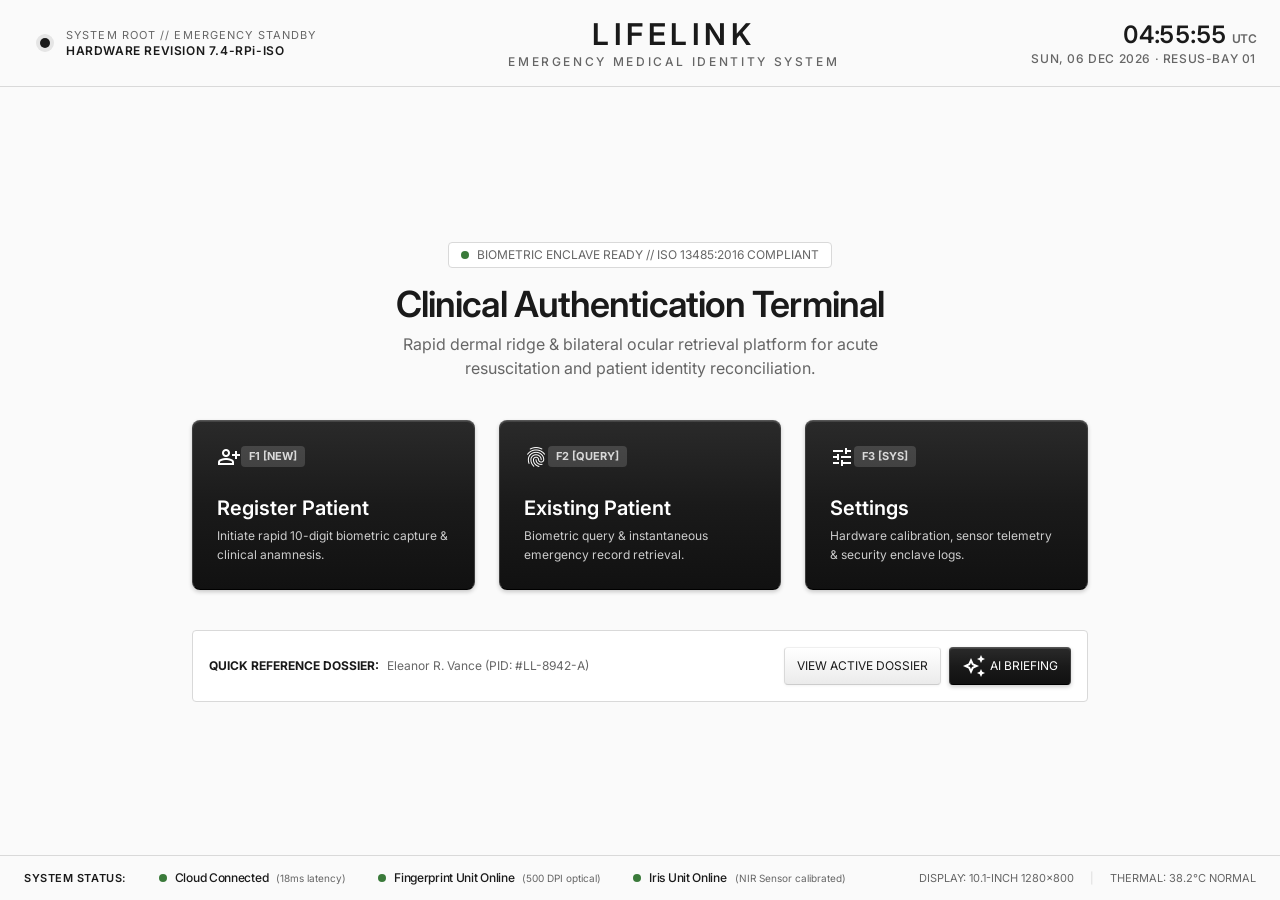
==== commit c745d73a: "Inline Tailwind CSS instead of loading it from the CDN at runtime cdn.tailwindcss.com was failing to" ====
--- a/index.html
+++ b/index.html
@@ -5,20 +5,11 @@
   <meta name="viewport" content="width=device-width, initial-scale=1.0">
   <title>LifeLink — Emergency Medical Identity System</title>
   
-  <!-- Tailwind CSS -->
-  <script src="https://cdn.tailwindcss.com"></script>
-  <script>
-    tailwind.config = {
-      theme: {
-        extend: {
-          fontFamily: {
-            sans: ['Inter', 'Calibri', '-apple-system', 'BlinkMacSystemFont', 'sans-serif'],
-            mono: ['Inter', 'Calibri', '-apple-system', 'BlinkMacSystemFont', 'sans-serif']
-          }
-        }
-      }
-    };
-  </script>
+  <!-- Tailwind CSS — precompiled & inlined at build time (see tools/build-tailwind.md).
+       No external CDN request at runtime: this file works fully offline. -->
+  <style>
+*,:after,:before{--tw-border-spacing-x:0;--tw-border-spacing-y:0;--tw-translate-x:0;--tw-translate-y:0;--tw-rotate:0;--tw-skew-x:0;--tw-skew-y:0;--tw-scale-x:1;--tw-scale-y:1;--tw-pan-x: ;--tw-pan-y: ;--tw-pinch-zoom: ;--tw-scroll-snap-strictness:proximity;--tw-gradient-from-position: ;--tw-gradient-via-position: ;--tw-gradient-to-position: ;--tw-ordinal: ;--tw-slashed-zero: ;--tw-numeric-figure: ;--tw-numeric-spacing: ;--tw-numeric-fraction: ;--tw-ring-inset: ;--tw-ring-offset-width:0px;--tw-ring-offset-color:#fff;--tw-ring-color:rgba(59,130,246,.5);--tw-ring-offset-shadow:0 0 #0000;--tw-ring-shadow:0 0 #0000;--tw-shadow:0 0 #0000;--tw-shadow-colored:0 0 #0000;--tw-blur: ;--tw-brightness: ;--tw-contrast: ;--tw-grayscale: ;--tw-hue-rotate: ;--tw-invert: ;--tw-saturate: ;--tw-sepia: ;--tw-drop-shadow: ;--tw-backdrop-blur: ;--tw-backdrop-brightness: ;--tw-backdrop-contrast: ;--tw-backdrop-grayscale: ;--tw-backdrop-hue-rotate: ;--tw-backdrop-invert: ;--tw-backdrop-opacity: ;--tw-backdrop-saturate: ;--tw-backdrop-sepia: ;--tw-contain-size: ;--tw-contain-layout: ;--tw-contain-paint: ;--tw-contain-style: }::backdrop{--tw-border-spacing-x:0;--tw-border-spacing-y:0;--tw-translate-x:0;--tw-translate-y:0;--tw-rotate:0;--tw-skew-x:0;--tw-skew-y:0;--tw-scale-x:1;--tw-scale-y:1;--tw-pan-x: ;--tw-pan-y: ;--tw-pinch-zoom: ;--tw-scroll-snap-strictness:proximity;--tw-gradient-from-position: ;--tw-gradient-via-position: ;--tw-gradient-to-position: ;--tw-ordinal: ;--tw-slashed-zero: ;--tw-numeric-figure: ;--tw-numeric-spacing: ;--tw-numeric-fraction: ;--tw-ring-inset: ;--tw-ring-offset-width:0px;--tw-ring-offset-color:#fff;--tw-ring-color:rgba(59,130,246,.5);--tw-ring-offset-shadow:0 0 #0000;--tw-ring-shadow:0 0 #0000;--tw-shadow:0 0 #0000;--tw-shadow-colored:0 0 #0000;--tw-blur: ;--tw-brightness: ;--tw-contrast: ;--tw-grayscale: ;--tw-hue-rotate: ;--tw-invert: ;--tw-saturate: ;--tw-sepia: ;--tw-drop-shadow: ;--tw-backdrop-blur: ;--tw-backdrop-brightness: ;--tw-backdrop-contrast: ;--tw-backdrop-grayscale: ;--tw-backdrop-hue-rotate: ;--tw-backdrop-invert: ;--tw-backdrop-opacity: ;--tw-backdrop-saturate: ;--tw-backdrop-sepia: ;--tw-contain-size: ;--tw-contain-layout: ;--tw-contain-paint: ;--tw-contain-style: }/*! tailwindcss v3.4.17 | MIT License | https://tailwindcss.com*/*,:after,:before{border:0 solid #e5e7eb;box-sizing:border-box}:after,:before{--tw-content:""}:host,html{line-height:1.5;-webkit-text-size-adjust:100%;font-family:Inter,Calibri,-apple-system,BlinkMacSystemFont,sans-serif;font-feature-settings:normal;font-variation-settings:normal;-moz-tab-size:4;-o-tab-size:4;tab-size:4;-webkit-tap-highlight-color:transparent}body{line-height:inherit;margin:0}hr{border-top-width:1px;color:inherit;height:0}abbr:where([title]){-webkit-text-decoration:underline dotted;text-decoration:underline dotted}h1,h2,h3,h4,h5,h6{font-size:inherit;font-weight:inherit}a{color:inherit;text-decoration:inherit}b,strong{font-weight:bolder}code,kbd,pre,samp{font-family:Inter,Calibri,-apple-system,BlinkMacSystemFont,sans-serif;font-feature-settings:normal;font-size:1em;font-variation-settings:normal}small{font-size:80%}sub,sup{font-size:75%;line-height:0;position:relative;vertical-align:baseline}sub{bottom:-.25em}sup{top:-.5em}table{border-collapse:collapse;border-color:inherit;text-indent:0}button,input,optgroup,select,textarea{color:inherit;font-family:inherit;font-feature-settings:inherit;font-size:100%;font-variation-settings:inherit;font-weight:inherit;letter-spacing:inherit;line-height:inherit;margin:0;padding:0}button,select{text-transform:none}button,input:where([type=button]),input:where([type=reset]),input:where([type=submit]){-webkit-appearance:button;background-color:transparent;background-image:none}:-moz-focusring{outline:auto}:-moz-ui-invalid{box-shadow:none}progress{vertical-align:baseline}::-webkit-inner-spin-button,::-webkit-outer-spin-button{height:auto}[type=search]{-webkit-appearance:textfield;outline-offset:-2px}::-webkit-search-decoration{-webkit-appearance:none}::-webkit-file-upload-button{-webkit-appearance:button;font:inherit}summary{display:list-item}blockquote,dd,dl,figure,h1,h2,h3,h4,h5,h6,hr,p,pre{margin:0}fieldset{margin:0}fieldset,legend{padding:0}menu,ol,ul{list-style:none;margin:0;padding:0}dialog{padding:0}textarea{resize:vertical}input::-moz-placeholder,textarea::-moz-placeholder{color:#9ca3af;opacity:1}input::placeholder,textarea::placeholder{color:#9ca3af;opacity:1}[role=button],button{cursor:pointer}:disabled{cursor:default}audio,canvas,embed,iframe,img,object,svg,video{display:block;vertical-align:middle}img,video{height:auto;max-width:100%}[hidden]:where(:not([hidden=until-found])){display:none}.\!container{width:100%!important}.container{width:100%}@media (min-width:640px){.\!container{max-width:640px!important}.container{max-width:640px}}@media (min-width:768px){.\!container{max-width:768px!important}.container{max-width:768px}}@media (min-width:1024px){.\!container{max-width:1024px!important}.container{max-width:1024px}}@media (min-width:1280px){.\!container{max-width:1280px!important}.container{max-width:1280px}}@media (min-width:1536px){.\!container{max-width:1536px!important}.container{max-width:1536px}}.pointer-events-none{pointer-events:none}.collapse{visibility:collapse}.fixed{position:fixed}.absolute{position:absolute}.relative{position:relative}.sticky{position:sticky}.inset-0{inset:0}.inset-4{inset:1rem}.-bottom-\[1px\]{bottom:-1px}.-left-\[1px\]{left:-1px}.-right-\[1px\]{right:-1px}.-top-\[1px\]{top:-1px}.bottom-2{bottom:.5rem}.left-3{left:.75rem}.top-0{top:0}.top-2\.5{top:.625rem}.z-40{z-index:40}.z-50{z-index:50}.mx-auto{margin-left:auto;margin-right:auto}.my-4{margin-bottom:1rem;margin-top:1rem}.my-auto{margin-bottom:auto;margin-top:auto}.mb-0\.5{margin-bottom:.125rem}.mb-1{margin-bottom:.25rem}.mb-1\.5{margin-bottom:.375rem}.mb-10{margin-bottom:2.5rem}.mb-2{margin-bottom:.5rem}.mb-3{margin-bottom:.75rem}.mb-4{margin-bottom:1rem}.mb-6{margin-bottom:1.5rem}.ml-1{margin-left:.25rem}.mr-1{margin-right:.25rem}.mr-1\.5{margin-right:.375rem}.mt-0\.5{margin-top:.125rem}.mt-1{margin-top:.25rem}.mt-2{margin-top:.5rem}.mt-3{margin-top:.75rem}.mt-4{margin-top:1rem}.mt-6{margin-top:1.5rem}.line-clamp-2{-webkit-line-clamp:2}.line-clamp-2,.line-clamp-3{display:-webkit-box;overflow:hidden;-webkit-box-orient:vertical}.line-clamp-3{-webkit-line-clamp:3}.block{display:block}.inline-block{display:inline-block}.flex{display:flex}.inline-flex{display:inline-flex}.table{display:table}.grid{display:grid}.hidden{display:none}.aspect-square{aspect-ratio:1/1}.h-1\.5{height:.375rem}.h-12{height:3rem}.h-14{height:3.5rem}.h-16{height:4rem}.h-2{height:.5rem}.h-2\.5{height:.625rem}.h-2\/3{height:66.666667%}.h-20{height:5rem}.h-3{height:.75rem}.h-4{height:1rem}.h-6{height:1.5rem}.h-64{height:16rem}.h-8{height:2rem}.h-9{height:2.25rem}.h-full{height:100%}.max-h-48{max-height:12rem}.\!min-h-\[34px\]{min-height:34px!important}.\!min-h-\[38px\]{min-height:38px!important}.\!min-h-\[40px\]{min-height:40px!important}.\!min-h-\[42px\]{min-height:42px!important}.\!min-h-\[80px\]{min-height:80px!important}.min-h-\[170px\]{min-height:170px}.min-h-\[360px\]{min-height:360px}.min-h-\[400px\]{min-height:400px}.min-h-\[40px\]{min-height:40px}.min-h-screen{min-height:100vh}.\!w-auto{width:auto!important}.w-1\.5{width:.375rem}.w-12{width:3rem}.w-14{width:3.5rem}.w-16{width:4rem}.w-2{width:.5rem}.w-2\.5{width:.625rem}.w-2\/3{width:66.666667%}.w-20{width:5rem}.w-3{width:.75rem}.w-4{width:1rem}.w-56{width:14rem}.w-6{width:1.5rem}.w-64{width:16rem}.w-72{width:18rem}.w-9{width:2.25rem}.w-full{width:100%}.min-w-\[110px\]{min-width:110px}.min-w-\[120px\]{min-width:120px}.min-w-\[200px\]{min-width:200px}.max-w-2xl{max-width:42rem}.max-w-4xl{max-width:56rem}.max-w-5xl{max-width:64rem}.max-w-6xl{max-width:72rem}.max-w-7xl{max-width:80rem}.max-w-lg{max-width:32rem}.max-w-md{max-width:28rem}.max-w-sm{max-width:24rem}.max-w-xl{max-width:36rem}.flex-1{flex:1 1 0%}.shrink-0{flex-shrink:0}.transform{transform:translate(var(--tw-translate-x),var(--tw-translate-y)) rotate(var(--tw-rotate)) skewX(var(--tw-skew-x)) skewY(var(--tw-skew-y)) scaleX(var(--tw-scale-x)) scaleY(var(--tw-scale-y))}@keyframes ping{75%,to{opacity:0;transform:scale(2)}}.animate-ping{animation:ping 1s cubic-bezier(0,0,.2,1) infinite}@keyframes pulse{50%{opacity:.5}}.animate-pulse{animation:pulse 2s cubic-bezier(.4,0,.6,1) infinite}@keyframes spin{to{transform:rotate(1turn)}}.animate-spin{animation:spin 1s linear infinite}.cursor-pointer{cursor:pointer}.select-none{-webkit-user-select:none;-moz-user-select:none;user-select:none}.grid-cols-1{grid-template-columns:repeat(1,minmax(0,1fr))}.grid-cols-10{grid-template-columns:repeat(10,minmax(0,1fr))}.grid-cols-2{grid-template-columns:repeat(2,minmax(0,1fr))}.flex-col{flex-direction:column}.flex-wrap{flex-wrap:wrap}.items-start{align-items:flex-start}.items-center{align-items:center}.items-baseline{align-items:baseline}.items-stretch{align-items:stretch}.justify-start{justify-content:flex-start}.justify-end{justify-content:flex-end}.justify-center{justify-content:center}.justify-between{justify-content:space-between}.gap-1{gap:.25rem}.gap-1\.5{gap:.375rem}.gap-2{gap:.5rem}.gap-3{gap:.75rem}.gap-4{gap:1rem}.gap-6{gap:1.5rem}.gap-x-4{-moz-column-gap:1rem;column-gap:1rem}.gap-y-1{row-gap:.25rem}.space-x-1>:not([hidden])~:not([hidden]){--tw-space-x-reverse:0;margin-left:calc(.25rem*(1 - var(--tw-space-x-reverse)));margin-right:calc(.25rem*var(--tw-space-x-reverse))}.space-x-1\.5>:not([hidden])~:not([hidden]){--tw-space-x-reverse:0;margin-left:calc(.375rem*(1 - var(--tw-space-x-reverse)));margin-right:calc(.375rem*var(--tw-space-x-reverse))}.space-x-2>:not([hidden])~:not([hidden]){--tw-space-x-reverse:0;margin-left:calc(.5rem*(1 - var(--tw-space-x-reverse)));margin-right:calc(.5rem*var(--tw-space-x-reverse))}.space-x-2\.5>:not([hidden])~:not([hidden]){--tw-space-x-reverse:0;margin-left:calc(.625rem*(1 - var(--tw-space-x-reverse)));margin-right:calc(.625rem*var(--tw-space-x-reverse))}.space-x-3>:not([hidden])~:not([hidden]){--tw-space-x-reverse:0;margin-left:calc(.75rem*(1 - var(--tw-space-x-reverse)));margin-right:calc(.75rem*var(--tw-space-x-reverse))}.space-x-4>:not([hidden])~:not([hidden]){--tw-space-x-reverse:0;margin-left:calc(1rem*(1 - var(--tw-space-x-reverse)));margin-right:calc(1rem*var(--tw-space-x-reverse))}.space-x-6>:not([hidden])~:not([hidden]){--tw-space-x-reverse:0;margin-left:calc(1.5rem*(1 - var(--tw-space-x-reverse)));margin-right:calc(1.5rem*var(--tw-space-x-reverse))}.space-y-1>:not([hidden])~:not([hidden]){--tw-space-y-reverse:0;margin-bottom:calc(.25rem*var(--tw-space-y-reverse));margin-top:calc(.25rem*(1 - var(--tw-space-y-reverse)))}.space-y-1\.5>:not([hidden])~:not([hidden]){--tw-space-y-reverse:0;margin-bottom:calc(.375rem*var(--tw-space-y-reverse));margin-top:calc(.375rem*(1 - var(--tw-space-y-reverse)))}.space-y-2>:not([hidden])~:not([hidden]){--tw-space-y-reverse:0;margin-bottom:calc(.5rem*var(--tw-space-y-reverse));margin-top:calc(.5rem*(1 - var(--tw-space-y-reverse)))}.space-y-2\.5>:not([hidden])~:not([hidden]){--tw-space-y-reverse:0;margin-bottom:calc(.625rem*var(--tw-space-y-reverse));margin-top:calc(.625rem*(1 - var(--tw-space-y-reverse)))}.space-y-3>:not([hidden])~:not([hidden]){--tw-space-y-reverse:0;margin-bottom:calc(.75rem*var(--tw-space-y-reverse));margin-top:calc(.75rem*(1 - var(--tw-space-y-reverse)))}.space-y-4>:not([hidden])~:not([hidden]){--tw-space-y-reverse:0;margin-bottom:calc(1rem*var(--tw-space-y-reverse));margin-top:calc(1rem*(1 - var(--tw-space-y-reverse)))}.space-y-5>:not([hidden])~:not([hidden]){--tw-space-y-reverse:0;margin-bottom:calc(1.25rem*var(--tw-space-y-reverse));margin-top:calc(1.25rem*(1 - var(--tw-space-y-reverse)))}.space-y-6>:not([hidden])~:not([hidden]){--tw-space-y-reverse:0;margin-bottom:calc(1.5rem*var(--tw-space-y-reverse));margin-top:calc(1.5rem*(1 - var(--tw-space-y-reverse)))}.overflow-hidden{overflow:hidden}.overflow-x-auto{overflow-x:auto}.overflow-y-auto{overflow-y:auto}.rounded{border-radius:.25rem}.rounded-full{border-radius:9999px}.rounded-lg{border-radius:.5rem}.border{border-width:1px}.border-2{border-width:2px}.border-b{border-bottom-width:1px}.border-b-2{border-bottom-width:2px}.border-l-2{border-left-width:2px}.border-l-4{border-left-width:4px}.border-r-2{border-right-width:2px}.border-t{border-top-width:1px}.border-t-2{border-top-width:2px}.border-dashed{border-style:dashed}.border-\[\#1A1A1A\]{--tw-border-opacity:1;border-color:rgb(26 26 26/var(--tw-border-opacity,1))}.border-\[\#2A2A2A\]{--tw-border-opacity:1;border-color:rgb(42 42 42/var(--tw-border-opacity,1))}.border-\[\#333333\]{--tw-border-opacity:1;border-color:rgb(51 51 51/var(--tw-border-opacity,1))}.border-\[\#3A7A3A\]{--tw-border-opacity:1;border-color:rgb(58 122 58/var(--tw-border-opacity,1))}.border-\[\#3A7A3A\]\/30{border-color:rgba(58,122,58,.3)}.border-\[\#444\]{--tw-border-opacity:1;border-color:rgb(68 68 68/var(--tw-border-opacity,1))}.border-\[\#A12A2A\]{--tw-border-opacity:1;border-color:rgb(161 42 42/var(--tw-border-opacity,1))}.border-\[\#B58B00\]{--tw-border-opacity:1;border-color:rgb(181 139 0/var(--tw-border-opacity,1))}.border-\[\#D9D9D9\]{--tw-border-opacity:1;border-color:rgb(217 217 217/var(--tw-border-opacity,1))}.border-\[\#E5E5E5\]{--tw-border-opacity:1;border-color:rgb(229 229 229/var(--tw-border-opacity,1))}.border-\[\#EFEFEF\]{--tw-border-opacity:1;border-color:rgb(239 239 239/var(--tw-border-opacity,1))}.border-white\/40{border-color:hsla(0,0%,100%,.4)}.border-l-\[\#3A7A3A\]{--tw-border-opacity:1;border-left-color:rgb(58 122 58/var(--tw-border-opacity,1))}.border-l-\[\#A12A2A\]{--tw-border-opacity:1;border-left-color:rgb(161 42 42/var(--tw-border-opacity,1))}.bg-\[\#111315\]{--tw-bg-opacity:1;background-color:rgb(17 19 21/var(--tw-bg-opacity,1))}.bg-\[\#1A1A1A\]{--tw-bg-opacity:1;background-color:rgb(26 26 26/var(--tw-bg-opacity,1))}.bg-\[\#3A7A3A\]{--tw-bg-opacity:1;background-color:rgb(58 122 58/var(--tw-bg-opacity,1))}.bg-\[\#3A7A3A\]\/10{background-color:rgba(58,122,58,.1)}.bg-\[\#666666\]{--tw-bg-opacity:1;background-color:rgb(102 102 102/var(--tw-bg-opacity,1))}.bg-\[\#A12A2A\]{--tw-bg-opacity:1;background-color:rgb(161 42 42/var(--tw-bg-opacity,1))}.bg-\[\#A12A2A\]\/10{background-color:rgba(161,42,42,.1)}.bg-\[\#B58B00\]{--tw-bg-opacity:1;background-color:rgb(181 139 0/var(--tw-bg-opacity,1))}.bg-\[\#B58B00\]\/10{background-color:rgba(181,139,0,.1)}.bg-\[\#B58B00\]\/5{background-color:rgba(181,139,0,.05)}.bg-\[\#E5E5E5\]{--tw-bg-opacity:1;background-color:rgb(229 229 229/var(--tw-bg-opacity,1))}.bg-\[\#EAEAEA\]{--tw-bg-opacity:1;background-color:rgb(234 234 234/var(--tw-bg-opacity,1))}.bg-\[\#F0F0F0\]{--tw-bg-opacity:1;background-color:rgb(240 240 240/var(--tw-bg-opacity,1))}.bg-\[\#F4F4F4\]{--tw-bg-opacity:1;background-color:rgb(244 244 244/var(--tw-bg-opacity,1))}.bg-\[\#F5F5F5\]{--tw-bg-opacity:1;background-color:rgb(245 245 245/var(--tw-bg-opacity,1))}.bg-\[\#FAFAFA\]{--tw-bg-opacity:1;background-color:rgb(250 250 250/var(--tw-bg-opacity,1))}.bg-\[\#FFFFFF\]{--tw-bg-opacity:1;background-color:rgb(255 255 255/var(--tw-bg-opacity,1))}.bg-\[\#FFFFFF\]\/15{background-color:hsla(0,0%,100%,.15)}.bg-black{--tw-bg-opacity:1;background-color:rgb(0 0 0/var(--tw-bg-opacity,1))}.bg-black\/60{background-color:rgba(0,0,0,.6)}.bg-black\/80{background-color:rgba(0,0,0,.8)}.bg-black\/90{background-color:rgba(0,0,0,.9)}.bg-white{--tw-bg-opacity:1;background-color:rgb(255 255 255/var(--tw-bg-opacity,1))}.bg-white\/90{background-color:hsla(0,0%,100%,.9)}.stroke-current{stroke:currentColor}.object-cover{-o-object-fit:cover;object-fit:cover}.p-12{padding:3rem}.p-2{padding:.5rem}.p-2\.5{padding:.625rem}.p-3{padding:.75rem}.p-4{padding:1rem}.p-5{padding:1.25rem}.p-6{padding:1.5rem}.px-1{padding-left:.25rem;padding-right:.25rem}.px-1\.5{padding-left:.375rem;padding-right:.375rem}.px-2{padding-left:.5rem;padding-right:.5rem}.px-2\.5{padding-left:.625rem;padding-right:.625rem}.px-3{padding-left:.75rem;padding-right:.75rem}.px-4{padding-left:1rem;padding-right:1rem}.px-5{padding-left:1.25rem;padding-right:1.25rem}.px-6{padding-left:1.5rem;padding-right:1.5rem}.px-8{padding-left:2rem;padding-right:2rem}.py-0\.5{padding-bottom:.125rem;padding-top:.125rem}.py-1{padding-bottom:.25rem;padding-top:.25rem}.py-1\.5{padding-bottom:.375rem;padding-top:.375rem}.py-2{padding-bottom:.5rem;padding-top:.5rem}.py-2\.5{padding-bottom:.625rem;padding-top:.625rem}.py-3{padding-bottom:.75rem;padding-top:.75rem}.py-3\.5{padding-bottom:.875rem;padding-top:.875rem}.py-4{padding-bottom:1rem;padding-top:1rem}.py-5{padding-bottom:1.25rem;padding-top:1.25rem}.py-6{padding-bottom:1.5rem;padding-top:1.5rem}.py-8{padding-bottom:2rem;padding-top:2rem}.\!pl-10{padding-left:2.5rem!important}.pb-2{padding-bottom:.5rem}.pb-3{padding-bottom:.75rem}.pb-4{padding-bottom:1rem}.pt-1{padding-top:.25rem}.pt-2{padding-top:.5rem}.pt-3{padding-top:.75rem}.pt-4{padding-top:1rem}.text-left{text-align:left}.text-center{text-align:center}.text-right{text-align:right}.font-mono,.font-sans{font-family:Inter,Calibri,-apple-system,BlinkMacSystemFont,sans-serif}.text-2xl{font-size:1.5rem;line-height:2rem}.text-3xl{font-size:1.875rem;line-height:2.25rem}.text-4xl{font-size:2.25rem;line-height:2.5rem}.text-\[10px\]{font-size:10px}.text-\[11px\]{font-size:11px}.text-\[14px\]{font-size:14px}.text-\[16px\]{font-size:16px}.text-\[18px\]{font-size:18px}.text-\[20px\]{font-size:20px}.text-\[22px\]{font-size:22px}.text-\[24px\]{font-size:24px}.text-\[28px\]{font-size:28px}.text-\[32px\]{font-size:32px}.text-\[36px\]{font-size:36px}.text-base{font-size:1rem;line-height:1.5rem}.text-lg{font-size:1.125rem;line-height:1.75rem}.text-sm{font-size:.875rem;line-height:1.25rem}.text-xl{font-size:1.25rem;line-height:1.75rem}.text-xs{font-size:.75rem;line-height:1rem}.font-bold{font-weight:700}.font-medium{font-weight:500}.font-normal{font-weight:400}.font-semibold{font-weight:600}.uppercase{text-transform:uppercase}.tabular-nums{--tw-numeric-spacing:tabular-nums;font-variant-numeric:var(--tw-ordinal) var(--tw-slashed-zero) var(--tw-numeric-figure) var(--tw-numeric-spacing) var(--tw-numeric-fraction)}.leading-none{line-height:1}.leading-relaxed{line-height:1.625}.leading-snug{line-height:1.375}.leading-tight{line-height:1.25}.tracking-\[0\.15em\]{letter-spacing:.15em}.tracking-\[0\.22em\]{letter-spacing:.22em}.tracking-tight{letter-spacing:-.025em}.tracking-wider{letter-spacing:.05em}.tracking-widest{letter-spacing:.1em}.text-\[\#1A1A1A\]{--tw-text-opacity:1;color:rgb(26 26 26/var(--tw-text-opacity,1))}.text-\[\#333333\]{--tw-text-opacity:1;color:rgb(51 51 51/var(--tw-text-opacity,1))}.text-\[\#3A7A3A\]{--tw-text-opacity:1;color:rgb(58 122 58/var(--tw-text-opacity,1))}.text-\[\#444444\]{--tw-text-opacity:1;color:rgb(68 68 68/var(--tw-text-opacity,1))}.text-\[\#555555\]{--tw-text-opacity:1;color:rgb(85 85 85/var(--tw-text-opacity,1))}.text-\[\#666666\],.text-\[\#666\]{--tw-text-opacity:1;color:rgb(102 102 102/var(--tw-text-opacity,1))}.text-\[\#747878\]{--tw-text-opacity:1;color:rgb(116 120 120/var(--tw-text-opacity,1))}.text-\[\#888888\]{--tw-text-opacity:1;color:rgb(136 136 136/var(--tw-text-opacity,1))}.text-\[\#999999\]{--tw-text-opacity:1;color:rgb(153 153 153/var(--tw-text-opacity,1))}.text-\[\#A12A2A\]{--tw-text-opacity:1;color:rgb(161 42 42/var(--tw-text-opacity,1))}.text-\[\#AAAAAA\]{--tw-text-opacity:1;color:rgb(170 170 170/var(--tw-text-opacity,1))}.text-\[\#B58B00\]{--tw-text-opacity:1;color:rgb(181 139 0/var(--tw-text-opacity,1))}.text-\[\#CCCCCC\]{--tw-text-opacity:1;color:rgb(204 204 204/var(--tw-text-opacity,1))}.text-\[\#D9D9D9\]{--tw-text-opacity:1;color:rgb(217 217 217/var(--tw-text-opacity,1))}.text-white{--tw-text-opacity:1;color:rgb(255 255 255/var(--tw-text-opacity,1))}.text-white\/80{color:hsla(0,0%,100%,.8)}.text-yellow-400{--tw-text-opacity:1;color:rgb(250 204 21/var(--tw-text-opacity,1))}.underline{text-decoration-line:underline}.antialiased{-webkit-font-smoothing:antialiased;-moz-osx-font-smoothing:grayscale}.opacity-25{opacity:.25}.opacity-50{opacity:.5}.shadow-2xl{--tw-shadow:0 25px 50px -12px rgba(0,0,0,.25);--tw-shadow-colored:0 25px 50px -12px var(--tw-shadow-color)}.shadow-2xl,.shadow-sm{box-shadow:var(--tw-ring-offset-shadow,0 0 #0000),var(--tw-ring-shadow,0 0 #0000),var(--tw-shadow)}.shadow-sm{--tw-shadow:0 1px 2px 0 rgba(0,0,0,.05);--tw-shadow-colored:0 1px 2px 0 var(--tw-shadow-color)}.outline{outline-style:solid}.ring-2{--tw-ring-offset-shadow:var(--tw-ring-inset) 0 0 0 var(--tw-ring-offset-width) var(--tw-ring-offset-color);--tw-ring-shadow:var(--tw-ring-inset) 0 0 0 calc(2px + var(--tw-ring-offset-width)) var(--tw-ring-color)}.ring-2,.ring-4{box-shadow:var(--tw-ring-offset-shadow),var(--tw-ring-shadow),var(--tw-shadow,0 0 #0000)}.ring-4{--tw-ring-offset-shadow:var(--tw-ring-inset) 0 0 0 var(--tw-ring-offset-width) var(--tw-ring-offset-color);--tw-ring-shadow:var(--tw-ring-inset) 0 0 0 calc(4px + var(--tw-ring-offset-width)) var(--tw-ring-color)}.ring-\[\#1A1A1A\]{--tw-ring-opacity:1;--tw-ring-color:rgb(26 26 26/var(--tw-ring-opacity,1))}.ring-\[\#3A7A3A\]{--tw-ring-opacity:1;--tw-ring-color:rgb(58 122 58/var(--tw-ring-opacity,1))}.ring-\[\#E5E5E5\]{--tw-ring-opacity:1;--tw-ring-color:rgb(229 229 229/var(--tw-ring-opacity,1))}.grayscale{--tw-grayscale:grayscale(100%)}.filter,.grayscale{filter:var(--tw-blur) var(--tw-brightness) var(--tw-contrast) var(--tw-grayscale) var(--tw-hue-rotate) var(--tw-invert) var(--tw-saturate) var(--tw-sepia) var(--tw-drop-shadow)}.transition{transition-duration:.15s;transition-property:color,background-color,border-color,text-decoration-color,fill,stroke,opacity,box-shadow,transform,filter,-webkit-backdrop-filter;transition-property:color,background-color,border-color,text-decoration-color,fill,stroke,opacity,box-shadow,transform,filter,backdrop-filter;transition-property:color,background-color,border-color,text-decoration-color,fill,stroke,opacity,box-shadow,transform,filter,backdrop-filter,-webkit-backdrop-filter;transition-timing-function:cubic-bezier(.4,0,.2,1)}.transition-all{transition-duration:.15s;transition-property:all;transition-timing-function:cubic-bezier(.4,0,.2,1)}.transition-colors{transition-duration:.15s;transition-property:color,background-color,border-color,text-decoration-color,fill,stroke;transition-timing-function:cubic-bezier(.4,0,.2,1)}.duration-300{transition-duration:.3s}.ease-in-out{transition-timing-function:cubic-bezier(.4,0,.2,1)}.hover\:border-\[\#1A1A1A\]:hover{--tw-border-opacity:1;border-color:rgb(26 26 26/var(--tw-border-opacity,1))}.hover\:border-\[\#999999\]:hover{--tw-border-opacity:1;border-color:rgb(153 153 153/var(--tw-border-opacity,1))}.hover\:bg-\[\#F0F0F0\]:hover{--tw-bg-opacity:1;background-color:rgb(240 240 240/var(--tw-bg-opacity,1))}.hover\:text-\[\#1A1A1A\]:hover{--tw-text-opacity:1;color:rgb(26 26 26/var(--tw-text-opacity,1))}.hover\:text-black:hover{--tw-text-opacity:1;color:rgb(0 0 0/var(--tw-text-opacity,1))}.hover\:underline:hover{text-decoration-line:underline}.disabled\:cursor-not-allowed:disabled{cursor:not-allowed}.disabled\:opacity-40:disabled{opacity:.4}@media (min-width:640px){.sm\:grid-cols-4{grid-template-columns:repeat(4,minmax(0,1fr))}.sm\:flex-row{flex-direction:row}}@media (min-width:768px){.md\:col-span-2{grid-column:span 2/span 2}.md\:col-span-4{grid-column:span 4/span 4}.md\:col-span-5{grid-column:span 5/span 5}.md\:col-span-6{grid-column:span 6/span 6}.md\:col-span-7{grid-column:span 7/span 7}.md\:col-span-8{grid-column:span 8/span 8}.md\:grid-cols-12{grid-template-columns:repeat(12,minmax(0,1fr))}.md\:grid-cols-2{grid-template-columns:repeat(2,minmax(0,1fr))}.md\:grid-cols-3{grid-template-columns:repeat(3,minmax(0,1fr))}.md\:flex-row{flex-direction:row}.md\:items-end{align-items:flex-end}.md\:items-center{align-items:center}.md\:space-x-8>:not([hidden])~:not([hidden]){--tw-space-x-reverse:0;margin-left:calc(2rem*(1 - var(--tw-space-x-reverse)));margin-right:calc(2rem*var(--tw-space-x-reverse))}.md\:px-8{padding-left:2rem;padding-right:2rem}.md\:text-right{text-align:right}.md\:text-2xl{font-size:1.5rem;line-height:2rem}.md\:text-3xl{font-size:1.875rem;line-height:2.25rem}.md\:text-4xl{font-size:2.25rem;line-height:2.5rem}.md\:text-xs{font-size:.75rem;line-height:1rem}}@media (min-width:1024px){.lg\:col-span-5{grid-column:span 5/span 5}.lg\:col-span-7{grid-column:span 7/span 7}.lg\:grid-cols-12{grid-template-columns:repeat(12,minmax(0,1fr))}.lg\:grid-cols-3{grid-template-columns:repeat(3,minmax(0,1fr))}.lg\:grid-cols-4{grid-template-columns:repeat(4,minmax(0,1fr))}.lg\:flex-row{flex-direction:row}.lg\:items-start{align-items:flex-start}}
+  </style>
 
   <!-- Custom Design Tokens & Clinical Styling -->
   <style>
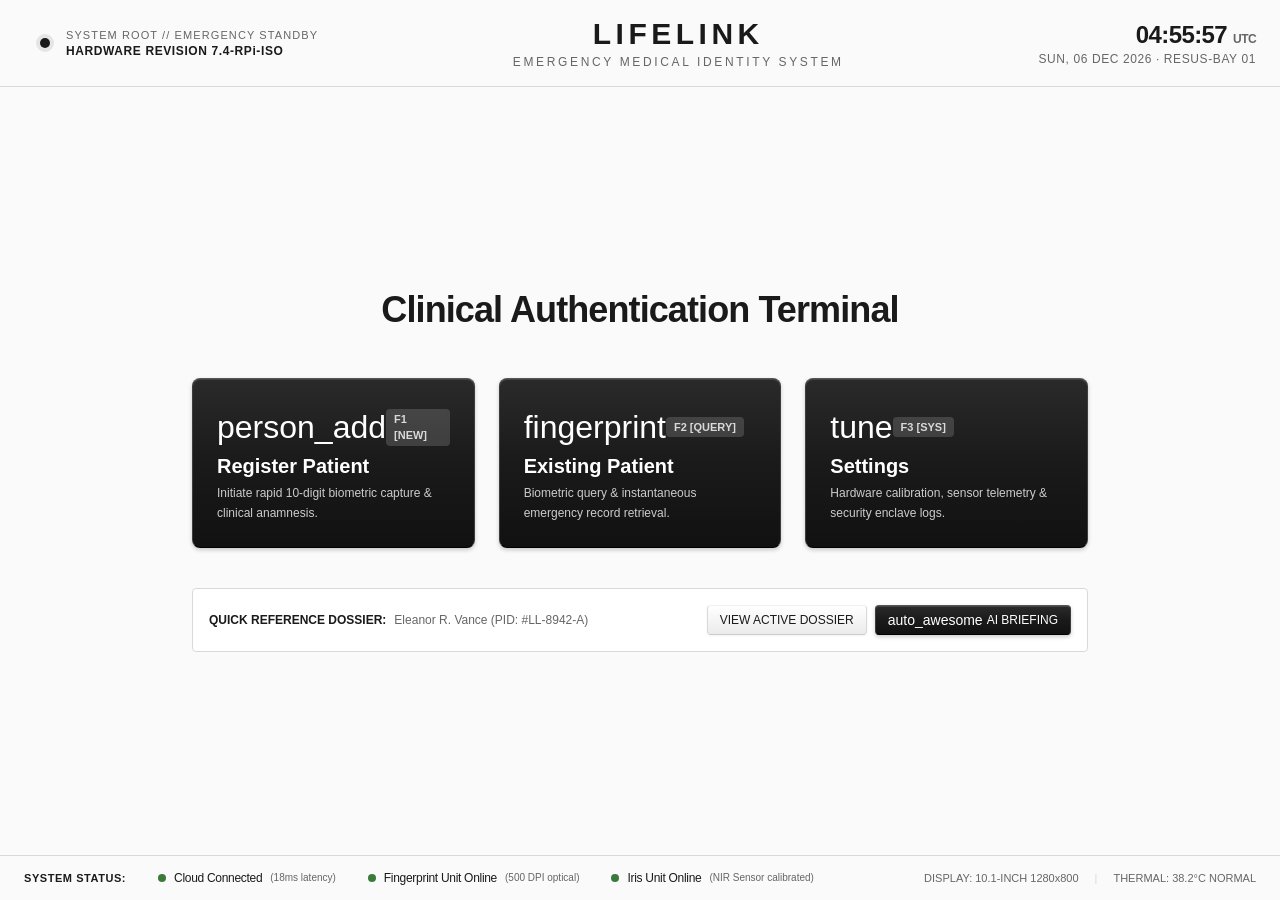
==== commit 40a3e2ea: "Add Flask/Supabase backend and ESP32 fingerprint device - backend/: Flask API over Supabase for pati" ====
--- a/index.html
+++ b/index.html
@@ -10,6 +10,14 @@
   <style>
 *,:after,:before{--tw-border-spacing-x:0;--tw-border-spacing-y:0;--tw-translate-x:0;--tw-translate-y:0;--tw-rotate:0;--tw-skew-x:0;--tw-skew-y:0;--tw-scale-x:1;--tw-scale-y:1;--tw-pan-x: ;--tw-pan-y: ;--tw-pinch-zoom: ;--tw-scroll-snap-strictness:proximity;--tw-gradient-from-position: ;--tw-gradient-via-position: ;--tw-gradient-to-position: ;--tw-ordinal: ;--tw-slashed-zero: ;--tw-numeric-figure: ;--tw-numeric-spacing: ;--tw-numeric-fraction: ;--tw-ring-inset: ;--tw-ring-offset-width:0px;--tw-ring-offset-color:#fff;--tw-ring-color:rgba(59,130,246,.5);--tw-ring-offset-shadow:0 0 #0000;--tw-ring-shadow:0 0 #0000;--tw-shadow:0 0 #0000;--tw-shadow-colored:0 0 #0000;--tw-blur: ;--tw-brightness: ;--tw-contrast: ;--tw-grayscale: ;--tw-hue-rotate: ;--tw-invert: ;--tw-saturate: ;--tw-sepia: ;--tw-drop-shadow: ;--tw-backdrop-blur: ;--tw-backdrop-brightness: ;--tw-backdrop-contrast: ;--tw-backdrop-grayscale: ;--tw-backdrop-hue-rotate: ;--tw-backdrop-invert: ;--tw-backdrop-opacity: ;--tw-backdrop-saturate: ;--tw-backdrop-sepia: ;--tw-contain-size: ;--tw-contain-layout: ;--tw-contain-paint: ;--tw-contain-style: }::backdrop{--tw-border-spacing-x:0;--tw-border-spacing-y:0;--tw-translate-x:0;--tw-translate-y:0;--tw-rotate:0;--tw-skew-x:0;--tw-skew-y:0;--tw-scale-x:1;--tw-scale-y:1;--tw-pan-x: ;--tw-pan-y: ;--tw-pinch-zoom: ;--tw-scroll-snap-strictness:proximity;--tw-gradient-from-position: ;--tw-gradient-via-position: ;--tw-gradient-to-position: ;--tw-ordinal: ;--tw-slashed-zero: ;--tw-numeric-figure: ;--tw-numeric-spacing: ;--tw-numeric-fraction: ;--tw-ring-inset: ;--tw-ring-offset-width:0px;--tw-ring-offset-color:#fff;--tw-ring-color:rgba(59,130,246,.5);--tw-ring-offset-shadow:0 0 #0000;--tw-ring-shadow:0 0 #0000;--tw-shadow:0 0 #0000;--tw-shadow-colored:0 0 #0000;--tw-blur: ;--tw-brightness: ;--tw-contrast: ;--tw-grayscale: ;--tw-hue-rotate: ;--tw-invert: ;--tw-saturate: ;--tw-sepia: ;--tw-drop-shadow: ;--tw-backdrop-blur: ;--tw-backdrop-brightness: ;--tw-backdrop-contrast: ;--tw-backdrop-grayscale: ;--tw-backdrop-hue-rotate: ;--tw-backdrop-invert: ;--tw-backdrop-opacity: ;--tw-backdrop-saturate: ;--tw-backdrop-sepia: ;--tw-contain-size: ;--tw-contain-layout: ;--tw-contain-paint: ;--tw-contain-style: }/*! tailwindcss v3.4.17 | MIT License | https://tailwindcss.com*/*,:after,:before{border:0 solid #e5e7eb;box-sizing:border-box}:after,:before{--tw-content:""}:host,html{line-height:1.5;-webkit-text-size-adjust:100%;font-family:Inter,Calibri,-apple-system,BlinkMacSystemFont,sans-serif;font-feature-settings:normal;font-variation-settings:normal;-moz-tab-size:4;-o-tab-size:4;tab-size:4;-webkit-tap-highlight-color:transparent}body{line-height:inherit;margin:0}hr{border-top-width:1px;color:inherit;height:0}abbr:where([title]){-webkit-text-decoration:underline dotted;text-decoration:underline dotted}h1,h2,h3,h4,h5,h6{font-size:inherit;font-weight:inherit}a{color:inherit;text-decoration:inherit}b,strong{font-weight:bolder}code,kbd,pre,samp{font-family:Inter,Calibri,-apple-system,BlinkMacSystemFont,sans-serif;font-feature-settings:normal;font-size:1em;font-variation-settings:normal}small{font-size:80%}sub,sup{font-size:75%;line-height:0;position:relative;vertical-align:baseline}sub{bottom:-.25em}sup{top:-.5em}table{border-collapse:collapse;border-color:inherit;text-indent:0}button,input,optgroup,select,textarea{color:inherit;font-family:inherit;font-feature-settings:inherit;font-size:100%;font-variation-settings:inherit;font-weight:inherit;letter-spacing:inherit;line-height:inherit;margin:0;padding:0}button,select{text-transform:none}button,input:where([type=button]),input:where([type=reset]),input:where([type=submit]){-webkit-appearance:button;background-color:transparent;background-image:none}:-moz-focusring{outline:auto}:-moz-ui-invalid{box-shadow:none}progress{vertical-align:baseline}::-webkit-inner-spin-button,::-webkit-outer-spin-button{height:auto}[type=search]{-webkit-appearance:textfield;outline-offset:-2px}::-webkit-search-decoration{-webkit-appearance:none}::-webkit-file-upload-button{-webkit-appearance:button;font:inherit}summary{display:list-item}blockquote,dd,dl,figure,h1,h2,h3,h4,h5,h6,hr,p,pre{margin:0}fieldset{margin:0}fieldset,legend{padding:0}menu,ol,ul{list-style:none;margin:0;padding:0}dialog{padding:0}textarea{resize:vertical}input::-moz-placeholder,textarea::-moz-placeholder{color:#9ca3af;opacity:1}input::placeholder,textarea::placeholder{color:#9ca3af;opacity:1}[role=button],button{cursor:pointer}:disabled{cursor:default}audio,canvas,embed,iframe,img,object,svg,video{display:block;vertical-align:middle}img,video{height:auto;max-width:100%}[hidden]:where(:not([hidden=until-found])){display:none}.\!container{width:100%!important}.container{width:100%}@media (min-width:640px){.\!container{max-width:640px!important}.container{max-width:640px}}@media (min-width:768px){.\!container{max-width:768px!important}.container{max-width:768px}}@media (min-width:1024px){.\!container{max-width:1024px!important}.container{max-width:1024px}}@media (min-width:1280px){.\!container{max-width:1280px!important}.container{max-width:1280px}}@media (min-width:1536px){.\!container{max-width:1536px!important}.container{max-width:1536px}}.pointer-events-none{pointer-events:none}.collapse{visibility:collapse}.fixed{position:fixed}.absolute{position:absolute}.relative{position:relative}.sticky{position:sticky}.inset-0{inset:0}.inset-4{inset:1rem}.-bottom-\[1px\]{bottom:-1px}.-left-\[1px\]{left:-1px}.-right-\[1px\]{right:-1px}.-top-\[1px\]{top:-1px}.bottom-2{bottom:.5rem}.left-3{left:.75rem}.top-0{top:0}.top-2\.5{top:.625rem}.z-40{z-index:40}.z-50{z-index:50}.mx-auto{margin-left:auto;margin-right:auto}.my-4{margin-bottom:1rem;margin-top:1rem}.my-auto{margin-bottom:auto;margin-top:auto}.mb-0\.5{margin-bottom:.125rem}.mb-1{margin-bottom:.25rem}.mb-1\.5{margin-bottom:.375rem}.mb-10{margin-bottom:2.5rem}.mb-2{margin-bottom:.5rem}.mb-3{margin-bottom:.75rem}.mb-4{margin-bottom:1rem}.mb-6{margin-bottom:1.5rem}.ml-1{margin-left:.25rem}.mr-1{margin-right:.25rem}.mr-1\.5{margin-right:.375rem}.mt-0\.5{margin-top:.125rem}.mt-1{margin-top:.25rem}.mt-2{margin-top:.5rem}.mt-3{margin-top:.75rem}.mt-4{margin-top:1rem}.mt-6{margin-top:1.5rem}.line-clamp-2{-webkit-line-clamp:2}.line-clamp-2,.line-clamp-3{display:-webkit-box;overflow:hidden;-webkit-box-orient:vertical}.line-clamp-3{-webkit-line-clamp:3}.block{display:block}.inline-block{display:inline-block}.flex{display:flex}.inline-flex{display:inline-flex}.table{display:table}.grid{display:grid}.hidden{display:none}.aspect-square{aspect-ratio:1/1}.h-1\.5{height:.375rem}.h-12{height:3rem}.h-14{height:3.5rem}.h-16{height:4rem}.h-2{height:.5rem}.h-2\.5{height:.625rem}.h-2\/3{height:66.666667%}.h-20{height:5rem}.h-3{height:.75rem}.h-4{height:1rem}.h-6{height:1.5rem}.h-64{height:16rem}.h-8{height:2rem}.h-9{height:2.25rem}.h-full{height:100%}.max-h-48{max-height:12rem}.\!min-h-\[34px\]{min-height:34px!important}.\!min-h-\[38px\]{min-height:38px!important}.\!min-h-\[40px\]{min-height:40px!important}.\!min-h-\[42px\]{min-height:42px!important}.\!min-h-\[80px\]{min-height:80px!important}.min-h-\[170px\]{min-height:170px}.min-h-\[360px\]{min-height:360px}.min-h-\[400px\]{min-height:400px}.min-h-\[40px\]{min-height:40px}.min-h-screen{min-height:100vh}.\!w-auto{width:auto!important}.w-1\.5{width:.375rem}.w-12{width:3rem}.w-14{width:3.5rem}.w-16{width:4rem}.w-2{width:.5rem}.w-2\.5{width:.625rem}.w-2\/3{width:66.666667%}.w-20{width:5rem}.w-3{width:.75rem}.w-4{width:1rem}.w-56{width:14rem}.w-6{width:1.5rem}.w-64{width:16rem}.w-72{width:18rem}.w-9{width:2.25rem}.w-full{width:100%}.min-w-\[110px\]{min-width:110px}.min-w-\[120px\]{min-width:120px}.min-w-\[200px\]{min-width:200px}.max-w-2xl{max-width:42rem}.max-w-4xl{max-width:56rem}.max-w-5xl{max-width:64rem}.max-w-6xl{max-width:72rem}.max-w-7xl{max-width:80rem}.max-w-lg{max-width:32rem}.max-w-md{max-width:28rem}.max-w-sm{max-width:24rem}.max-w-xl{max-width:36rem}.flex-1{flex:1 1 0%}.shrink-0{flex-shrink:0}.transform{transform:translate(var(--tw-translate-x),var(--tw-translate-y)) rotate(var(--tw-rotate)) skewX(var(--tw-skew-x)) skewY(var(--tw-skew-y)) scaleX(var(--tw-scale-x)) scaleY(var(--tw-scale-y))}@keyframes ping{75%,to{opacity:0;transform:scale(2)}}.animate-ping{animation:ping 1s cubic-bezier(0,0,.2,1) infinite}@keyframes pulse{50%{opacity:.5}}.animate-pulse{animation:pulse 2s cubic-bezier(.4,0,.6,1) infinite}@keyframes spin{to{transform:rotate(1turn)}}.animate-spin{animation:spin 1s linear infinite}.cursor-pointer{cursor:pointer}.select-none{-webkit-user-select:none;-moz-user-select:none;user-select:none}.grid-cols-1{grid-template-columns:repeat(1,minmax(0,1fr))}.grid-cols-10{grid-template-columns:repeat(10,minmax(0,1fr))}.grid-cols-2{grid-template-columns:repeat(2,minmax(0,1fr))}.flex-col{flex-direction:column}.flex-wrap{flex-wrap:wrap}.items-start{align-items:flex-start}.items-center{align-items:center}.items-baseline{align-items:baseline}.items-stretch{align-items:stretch}.justify-start{justify-content:flex-start}.justify-end{justify-content:flex-end}.justify-center{justify-content:center}.justify-between{justify-content:space-between}.gap-1{gap:.25rem}.gap-1\.5{gap:.375rem}.gap-2{gap:.5rem}.gap-3{gap:.75rem}.gap-4{gap:1rem}.gap-6{gap:1.5rem}.gap-x-4{-moz-column-gap:1rem;column-gap:1rem}.gap-y-1{row-gap:.25rem}.space-x-1>:not([hidden])~:not([hidden]){--tw-space-x-reverse:0;margin-left:calc(.25rem*(1 - var(--tw-space-x-reverse)));margin-right:calc(.25rem*var(--tw-space-x-reverse))}.space-x-1\.5>:not([hidden])~:not([hidden]){--tw-space-x-reverse:0;margin-left:calc(.375rem*(1 - var(--tw-space-x-reverse)));margin-right:calc(.375rem*var(--tw-space-x-reverse))}.space-x-2>:not([hidden])~:not([hidden]){--tw-space-x-reverse:0;margin-left:calc(.5rem*(1 - var(--tw-space-x-reverse)));margin-right:calc(.5rem*var(--tw-space-x-reverse))}.space-x-2\.5>:not([hidden])~:not([hidden]){--tw-space-x-reverse:0;margin-left:calc(.625rem*(1 - var(--tw-space-x-reverse)));margin-right:calc(.625rem*var(--tw-space-x-reverse))}.space-x-3>:not([hidden])~:not([hidden]){--tw-space-x-reverse:0;margin-left:calc(.75rem*(1 - var(--tw-space-x-reverse)));margin-right:calc(.75rem*var(--tw-space-x-reverse))}.space-x-4>:not([hidden])~:not([hidden]){--tw-space-x-reverse:0;margin-left:calc(1rem*(1 - var(--tw-space-x-reverse)));margin-right:calc(1rem*var(--tw-space-x-reverse))}.space-x-6>:not([hidden])~:not([hidden]){--tw-space-x-reverse:0;margin-left:calc(1.5rem*(1 - var(--tw-space-x-reverse)));margin-right:calc(1.5rem*var(--tw-space-x-reverse))}.space-y-1>:not([hidden])~:not([hidden]){--tw-space-y-reverse:0;margin-bottom:calc(.25rem*var(--tw-space-y-reverse));margin-top:calc(.25rem*(1 - var(--tw-space-y-reverse)))}.space-y-1\.5>:not([hidden])~:not([hidden]){--tw-space-y-reverse:0;margin-bottom:calc(.375rem*var(--tw-space-y-reverse));margin-top:calc(.375rem*(1 - var(--tw-space-y-reverse)))}.space-y-2>:not([hidden])~:not([hidden]){--tw-space-y-reverse:0;margin-bottom:calc(.5rem*var(--tw-space-y-reverse));margin-top:calc(.5rem*(1 - var(--tw-space-y-reverse)))}.space-y-2\.5>:not([hidden])~:not([hidden]){--tw-space-y-reverse:0;margin-bottom:calc(.625rem*var(--tw-space-y-reverse));margin-top:calc(.625rem*(1 - var(--tw-space-y-reverse)))}.space-y-3>:not([hidden])~:not([hidden]){--tw-space-y-reverse:0;margin-bottom:calc(.75rem*var(--tw-space-y-reverse));margin-top:calc(.75rem*(1 - var(--tw-space-y-reverse)))}.space-y-4>:not([hidden])~:not([hidden]){--tw-space-y-reverse:0;margin-bottom:calc(1rem*var(--tw-space-y-reverse));margin-top:calc(1rem*(1 - var(--tw-space-y-reverse)))}.space-y-5>:not([hidden])~:not([hidden]){--tw-space-y-reverse:0;margin-bottom:calc(1.25rem*var(--tw-space-y-reverse));margin-top:calc(1.25rem*(1 - var(--tw-space-y-reverse)))}.space-y-6>:not([hidden])~:not([hidden]){--tw-space-y-reverse:0;margin-bottom:calc(1.5rem*var(--tw-space-y-reverse));margin-top:calc(1.5rem*(1 - var(--tw-space-y-reverse)))}.overflow-hidden{overflow:hidden}.overflow-x-auto{overflow-x:auto}.overflow-y-auto{overflow-y:auto}.rounded{border-radius:.25rem}.rounded-full{border-radius:9999px}.rounded-lg{border-radius:.5rem}.border{border-width:1px}.border-2{border-width:2px}.border-b{border-bottom-width:1px}.border-b-2{border-bottom-width:2px}.border-l-2{border-left-width:2px}.border-l-4{border-left-width:4px}.border-r-2{border-right-width:2px}.border-t{border-top-width:1px}.border-t-2{border-top-width:2px}.border-dashed{border-style:dashed}.border-\[\#1A1A1A\]{--tw-border-opacity:1;border-color:rgb(26 26 26/var(--tw-border-opacity,1))}.border-\[\#2A2A2A\]{--tw-border-opacity:1;border-color:rgb(42 42 42/var(--tw-border-opacity,1))}.border-\[\#333333\]{--tw-border-opacity:1;border-color:rgb(51 51 51/var(--tw-border-opacity,1))}.border-\[\#3A7A3A\]{--tw-border-opacity:1;border-color:rgb(58 122 58/var(--tw-border-opacity,1))}.border-\[\#3A7A3A\]\/30{border-color:rgba(58,122,58,.3)}.border-\[\#444\]{--tw-border-opacity:1;border-color:rgb(68 68 68/var(--tw-border-opacity,1))}.border-\[\#A12A2A\]{--tw-border-opacity:1;border-color:rgb(161 42 42/var(--tw-border-opacity,1))}.border-\[\#B58B00\]{--tw-border-opacity:1;border-color:rgb(181 139 0/var(--tw-border-opacity,1))}.border-\[\#D9D9D9\]{--tw-border-opacity:1;border-color:rgb(217 217 217/var(--tw-border-opacity,1))}.border-\[\#E5E5E5\]{--tw-border-opacity:1;border-color:rgb(229 229 229/var(--tw-border-opacity,1))}.border-\[\#EFEFEF\]{--tw-border-opacity:1;border-color:rgb(239 239 239/var(--tw-border-opacity,1))}.border-white\/40{border-color:hsla(0,0%,100%,.4)}.border-l-\[\#3A7A3A\]{--tw-border-opacity:1;border-left-color:rgb(58 122 58/var(--tw-border-opacity,1))}.border-l-\[\#A12A2A\]{--tw-border-opacity:1;border-left-color:rgb(161 42 42/var(--tw-border-opacity,1))}.bg-\[\#111315\]{--tw-bg-opacity:1;background-color:rgb(17 19 21/var(--tw-bg-opacity,1))}.bg-\[\#1A1A1A\]{--tw-bg-opacity:1;background-color:rgb(26 26 26/var(--tw-bg-opacity,1))}.bg-\[\#3A7A3A\]{--tw-bg-opacity:1;background-color:rgb(58 122 58/var(--tw-bg-opacity,1))}.bg-\[\#3A7A3A\]\/10{background-color:rgba(58,122,58,.1)}.bg-\[\#666666\]{--tw-bg-opacity:1;background-color:rgb(102 102 102/var(--tw-bg-opacity,1))}.bg-\[\#A12A2A\]{--tw-bg-opacity:1;background-color:rgb(161 42 42/var(--tw-bg-opacity,1))}.bg-\[\#A12A2A\]\/10{background-color:rgba(161,42,42,.1)}.bg-\[\#B58B00\]{--tw-bg-opacity:1;background-color:rgb(181 139 0/var(--tw-bg-opacity,1))}.bg-\[\#B58B00\]\/10{background-color:rgba(181,139,0,.1)}.bg-\[\#B58B00\]\/5{background-color:rgba(181,139,0,.05)}.bg-\[\#E5E5E5\]{--tw-bg-opacity:1;background-color:rgb(229 229 229/var(--tw-bg-opacity,1))}.bg-\[\#EAEAEA\]{--tw-bg-opacity:1;background-color:rgb(234 234 234/var(--tw-bg-opacity,1))}.bg-\[\#F0F0F0\]{--tw-bg-opacity:1;background-color:rgb(240 240 240/var(--tw-bg-opacity,1))}.bg-\[\#F4F4F4\]{--tw-bg-opacity:1;background-color:rgb(244 244 244/var(--tw-bg-opacity,1))}.bg-\[\#F5F5F5\]{--tw-bg-opacity:1;background-color:rgb(245 245 245/var(--tw-bg-opacity,1))}.bg-\[\#FAFAFA\]{--tw-bg-opacity:1;background-color:rgb(250 250 250/var(--tw-bg-opacity,1))}.bg-\[\#FFFFFF\]{--tw-bg-opacity:1;background-color:rgb(255 255 255/var(--tw-bg-opacity,1))}.bg-\[\#FFFFFF\]\/15{background-color:hsla(0,0%,100%,.15)}.bg-black{--tw-bg-opacity:1;background-color:rgb(0 0 0/var(--tw-bg-opacity,1))}.bg-black\/60{background-color:rgba(0,0,0,.6)}.bg-black\/80{background-color:rgba(0,0,0,.8)}.bg-black\/90{background-color:rgba(0,0,0,.9)}.bg-white{--tw-bg-opacity:1;background-color:rgb(255 255 255/var(--tw-bg-opacity,1))}.bg-white\/90{background-color:hsla(0,0%,100%,.9)}.stroke-current{stroke:currentColor}.object-cover{-o-object-fit:cover;object-fit:cover}.p-12{padding:3rem}.p-2{padding:.5rem}.p-2\.5{padding:.625rem}.p-3{padding:.75rem}.p-4{padding:1rem}.p-5{padding:1.25rem}.p-6{padding:1.5rem}.px-1{padding-left:.25rem;padding-right:.25rem}.px-1\.5{padding-left:.375rem;padding-right:.375rem}.px-2{padding-left:.5rem;padding-right:.5rem}.px-2\.5{padding-left:.625rem;padding-right:.625rem}.px-3{padding-left:.75rem;padding-right:.75rem}.px-4{padding-left:1rem;padding-right:1rem}.px-5{padding-left:1.25rem;padding-right:1.25rem}.px-6{padding-left:1.5rem;padding-right:1.5rem}.px-8{padding-left:2rem;padding-right:2rem}.py-0\.5{padding-bottom:.125rem;padding-top:.125rem}.py-1{padding-bottom:.25rem;padding-top:.25rem}.py-1\.5{padding-bottom:.375rem;padding-top:.375rem}.py-2{padding-bottom:.5rem;padding-top:.5rem}.py-2\.5{padding-bottom:.625rem;padding-top:.625rem}.py-3{padding-bottom:.75rem;padding-top:.75rem}.py-3\.5{padding-bottom:.875rem;padding-top:.875rem}.py-4{padding-bottom:1rem;padding-top:1rem}.py-5{padding-bottom:1.25rem;padding-top:1.25rem}.py-6{padding-bottom:1.5rem;padding-top:1.5rem}.py-8{padding-bottom:2rem;padding-top:2rem}.\!pl-10{padding-left:2.5rem!important}.pb-2{padding-bottom:.5rem}.pb-3{padding-bottom:.75rem}.pb-4{padding-bottom:1rem}.pt-1{padding-top:.25rem}.pt-2{padding-top:.5rem}.pt-3{padding-top:.75rem}.pt-4{padding-top:1rem}.text-left{text-align:left}.text-center{text-align:center}.text-right{text-align:right}.font-mono,.font-sans{font-family:Inter,Calibri,-apple-system,BlinkMacSystemFont,sans-serif}.text-2xl{font-size:1.5rem;line-height:2rem}.text-3xl{font-size:1.875rem;line-height:2.25rem}.text-4xl{font-size:2.25rem;line-height:2.5rem}.text-\[10px\]{font-size:10px}.text-\[11px\]{font-size:11px}.text-\[14px\]{font-size:14px}.text-\[16px\]{font-size:16px}.text-\[18px\]{font-size:18px}.text-\[20px\]{font-size:20px}.text-\[22px\]{font-size:22px}.text-\[24px\]{font-size:24px}.text-\[28px\]{font-size:28px}.text-\[32px\]{font-size:32px}.text-\[36px\]{font-size:36px}.text-base{font-size:1rem;line-height:1.5rem}.text-lg{font-size:1.125rem;line-height:1.75rem}.text-sm{font-size:.875rem;line-height:1.25rem}.text-xl{font-size:1.25rem;line-height:1.75rem}.text-xs{font-size:.75rem;line-height:1rem}.font-bold{font-weight:700}.font-medium{font-weight:500}.font-normal{font-weight:400}.font-semibold{font-weight:600}.uppercase{text-transform:uppercase}.tabular-nums{--tw-numeric-spacing:tabular-nums;font-variant-numeric:var(--tw-ordinal) var(--tw-slashed-zero) var(--tw-numeric-figure) var(--tw-numeric-spacing) var(--tw-numeric-fraction)}.leading-none{line-height:1}.leading-relaxed{line-height:1.625}.leading-snug{line-height:1.375}.leading-tight{line-height:1.25}.tracking-\[0\.15em\]{letter-spacing:.15em}.tracking-\[0\.22em\]{letter-spacing:.22em}.tracking-tight{letter-spacing:-.025em}.tracking-wider{letter-spacing:.05em}.tracking-widest{letter-spacing:.1em}.text-\[\#1A1A1A\]{--tw-text-opacity:1;color:rgb(26 26 26/var(--tw-text-opacity,1))}.text-\[\#333333\]{--tw-text-opacity:1;color:rgb(51 51 51/var(--tw-text-opacity,1))}.text-\[\#3A7A3A\]{--tw-text-opacity:1;color:rgb(58 122 58/var(--tw-text-opacity,1))}.text-\[\#444444\]{--tw-text-opacity:1;color:rgb(68 68 68/var(--tw-text-opacity,1))}.text-\[\#555555\]{--tw-text-opacity:1;color:rgb(85 85 85/var(--tw-text-opacity,1))}.text-\[\#666666\],.text-\[\#666\]{--tw-text-opacity:1;color:rgb(102 102 102/var(--tw-text-opacity,1))}.text-\[\#747878\]{--tw-text-opacity:1;color:rgb(116 120 120/var(--tw-text-opacity,1))}.text-\[\#888888\]{--tw-text-opacity:1;color:rgb(136 136 136/var(--tw-text-opacity,1))}.text-\[\#999999\]{--tw-text-opacity:1;color:rgb(153 153 153/var(--tw-text-opacity,1))}.text-\[\#A12A2A\]{--tw-text-opacity:1;color:rgb(161 42 42/var(--tw-text-opacity,1))}.text-\[\#AAAAAA\]{--tw-text-opacity:1;color:rgb(170 170 170/var(--tw-text-opacity,1))}.text-\[\#B58B00\]{--tw-text-opacity:1;color:rgb(181 139 0/var(--tw-text-opacity,1))}.text-\[\#CCCCCC\]{--tw-text-opacity:1;color:rgb(204 204 204/var(--tw-text-opacity,1))}.text-\[\#D9D9D9\]{--tw-text-opacity:1;color:rgb(217 217 217/var(--tw-text-opacity,1))}.text-white{--tw-text-opacity:1;color:rgb(255 255 255/var(--tw-text-opacity,1))}.text-white\/80{color:hsla(0,0%,100%,.8)}.text-yellow-400{--tw-text-opacity:1;color:rgb(250 204 21/var(--tw-text-opacity,1))}.underline{text-decoration-line:underline}.antialiased{-webkit-font-smoothing:antialiased;-moz-osx-font-smoothing:grayscale}.opacity-25{opacity:.25}.opacity-50{opacity:.5}.shadow-2xl{--tw-shadow:0 25px 50px -12px rgba(0,0,0,.25);--tw-shadow-colored:0 25px 50px -12px var(--tw-shadow-color)}.shadow-2xl,.shadow-sm{box-shadow:var(--tw-ring-offset-shadow,0 0 #0000),var(--tw-ring-shadow,0 0 #0000),var(--tw-shadow)}.shadow-sm{--tw-shadow:0 1px 2px 0 rgba(0,0,0,.05);--tw-shadow-colored:0 1px 2px 0 var(--tw-shadow-color)}.outline{outline-style:solid}.ring-2{--tw-ring-offset-shadow:var(--tw-ring-inset) 0 0 0 var(--tw-ring-offset-width) var(--tw-ring-offset-color);--tw-ring-shadow:var(--tw-ring-inset) 0 0 0 calc(2px + var(--tw-ring-offset-width)) var(--tw-ring-color)}.ring-2,.ring-4{box-shadow:var(--tw-ring-offset-shadow),var(--tw-ring-shadow),var(--tw-shadow,0 0 #0000)}.ring-4{--tw-ring-offset-shadow:var(--tw-ring-inset) 0 0 0 var(--tw-ring-offset-width) var(--tw-ring-offset-color);--tw-ring-shadow:var(--tw-ring-inset) 0 0 0 calc(4px + var(--tw-ring-offset-width)) var(--tw-ring-color)}.ring-\[\#1A1A1A\]{--tw-ring-opacity:1;--tw-ring-color:rgb(26 26 26/var(--tw-ring-opacity,1))}.ring-\[\#3A7A3A\]{--tw-ring-opacity:1;--tw-ring-color:rgb(58 122 58/var(--tw-ring-opacity,1))}.ring-\[\#E5E5E5\]{--tw-ring-opacity:1;--tw-ring-color:rgb(229 229 229/var(--tw-ring-opacity,1))}.grayscale{--tw-grayscale:grayscale(100%)}.filter,.grayscale{filter:var(--tw-blur) var(--tw-brightness) var(--tw-contrast) var(--tw-grayscale) var(--tw-hue-rotate) var(--tw-invert) var(--tw-saturate) var(--tw-sepia) var(--tw-drop-shadow)}.transition{transition-duration:.15s;transition-property:color,background-color,border-color,text-decoration-color,fill,stroke,opacity,box-shadow,transform,filter,-webkit-backdrop-filter;transition-property:color,background-color,border-color,text-decoration-color,fill,stroke,opacity,box-shadow,transform,filter,backdrop-filter;transition-property:color,background-color,border-color,text-decoration-color,fill,stroke,opacity,box-shadow,transform,filter,backdrop-filter,-webkit-backdrop-filter;transition-timing-function:cubic-bezier(.4,0,.2,1)}.transition-all{transition-duration:.15s;transition-property:all;transition-timing-function:cubic-bezier(.4,0,.2,1)}.transition-colors{transition-duration:.15s;transition-property:color,background-color,border-color,text-decoration-color,fill,stroke;transition-timing-function:cubic-bezier(.4,0,.2,1)}.duration-300{transition-duration:.3s}.ease-in-out{transition-timing-function:cubic-bezier(.4,0,.2,1)}.hover\:border-\[\#1A1A1A\]:hover{--tw-border-opacity:1;border-color:rgb(26 26 26/var(--tw-border-opacity,1))}.hover\:border-\[\#999999\]:hover{--tw-border-opacity:1;border-color:rgb(153 153 153/var(--tw-border-opacity,1))}.hover\:bg-\[\#F0F0F0\]:hover{--tw-bg-opacity:1;background-color:rgb(240 240 240/var(--tw-bg-opacity,1))}.hover\:text-\[\#1A1A1A\]:hover{--tw-text-opacity:1;color:rgb(26 26 26/var(--tw-text-opacity,1))}.hover\:text-black:hover{--tw-text-opacity:1;color:rgb(0 0 0/var(--tw-text-opacity,1))}.hover\:underline:hover{text-decoration-line:underline}.disabled\:cursor-not-allowed:disabled{cursor:not-allowed}.disabled\:opacity-40:disabled{opacity:.4}@media (min-width:640px){.sm\:grid-cols-4{grid-template-columns:repeat(4,minmax(0,1fr))}.sm\:flex-row{flex-direction:row}}@media (min-width:768px){.md\:col-span-2{grid-column:span 2/span 2}.md\:col-span-4{grid-column:span 4/span 4}.md\:col-span-5{grid-column:span 5/span 5}.md\:col-span-6{grid-column:span 6/span 6}.md\:col-span-7{grid-column:span 7/span 7}.md\:col-span-8{grid-column:span 8/span 8}.md\:grid-cols-12{grid-template-columns:repeat(12,minmax(0,1fr))}.md\:grid-cols-2{grid-template-columns:repeat(2,minmax(0,1fr))}.md\:grid-cols-3{grid-template-columns:repeat(3,minmax(0,1fr))}.md\:flex-row{flex-direction:row}.md\:items-end{align-items:flex-end}.md\:items-center{align-items:center}.md\:space-x-8>:not([hidden])~:not([hidden]){--tw-space-x-reverse:0;margin-left:calc(2rem*(1 - var(--tw-space-x-reverse)));margin-right:calc(2rem*var(--tw-space-x-reverse))}.md\:px-8{padding-left:2rem;padding-right:2rem}.md\:text-right{text-align:right}.md\:text-2xl{font-size:1.5rem;line-height:2rem}.md\:text-3xl{font-size:1.875rem;line-height:2.25rem}.md\:text-4xl{font-size:2.25rem;line-height:2.5rem}.md\:text-xs{font-size:.75rem;line-height:1rem}}@media (min-width:1024px){.lg\:col-span-5{grid-column:span 5/span 5}.lg\:col-span-7{grid-column:span 7/span 7}.lg\:grid-cols-12{grid-template-columns:repeat(12,minmax(0,1fr))}.lg\:grid-cols-3{grid-template-columns:repeat(3,minmax(0,1fr))}.lg\:grid-cols-4{grid-template-columns:repeat(4,minmax(0,1fr))}.lg\:flex-row{flex-direction:row}.lg\:items-start{align-items:flex-start}}
   </style>
+<style>
+/* Utilities the pre-built Tailwind bundle above was generated without
+   (the fingerprint platen viewport collapses without them). */
+.h-24{height:6rem}.h-32{height:8rem}.w-28{width:7rem}
+.inset-2{inset:.5rem}.min-h-\[130px\]{min-height:130px}.min-w-0{min-width:0}
+.p-1\.5{padding:.375rem}.pb-1\.5{padding-bottom:.375rem}
+.text-\[6px\]{font-size:6px}
+
 
   <!-- Custom Design Tokens & Clinical Styling -->
   <style>
@@ -456,16 +464,9 @@
     <!-- ================= PAGE 1: HOME ================= -->
     <div id="page-home" class="page-view active-page flex flex-col items-center justify-center my-auto py-8">
       <div class="w-full max-w-2xl text-center mb-10">
-        <div class="inline-flex items-center space-x-2 px-3 py-1 bg-[#FFFFFF] border border-[#D9D9D9] rounded text-xs font-mono text-[#666666] mb-4">
-          <span class="w-2 h-2 rounded-full bg-[#3A7A3A] animate-pulse"></span>
-          <span>BIOMETRIC ENCLAVE READY // ISO 13485:2016 COMPLIANT</span>
-        </div>
         <h2 class="text-3xl md:text-4xl font-semibold text-[#1A1A1A] tracking-tight mb-2">
           Clinical Authentication Terminal
         </h2>
-        <p class="text-base text-[#666666] max-w-lg mx-auto">
-          Rapid dermal ridge &amp; bilateral ocular retrieval platform for acute resuscitation and patient identity reconciliation.
-        </p>
       </div>
 
       <!-- Three Primary Action Buttons (Windows XP / Swiss Equipment ergonomics) -->
@@ -525,11 +526,11 @@
           <span>Eleanor R. Vance (PID: #LL-8942-A)</span>
         </div>
         <div class="flex space-x-2">
-          <button onclick="LifeLinkStore.setActivePatient('LL-8942-A'); LifeLinkRouter.navigateTo('dashboard')" 
+          <button onclick="goToPatientView('LL-8942-A', 'dashboard')"
             class="px-3 py-1.5 btn-metallic-secondary text-xs font-mono rounded">
             VIEW ACTIVE DOSSIER
           </button>
-          <button onclick="LifeLinkStore.setActivePatient('LL-8942-A'); LifeLinkRouter.navigateTo('ai-summary')" 
+          <button onclick="goToPatientView('LL-8942-A', 'ai-summary')"
             class="px-3 py-1.5 btn-metallic text-xs font-mono rounded flex items-center space-x-1">
             <span class="material-symbols-outlined text-[14px]">auto_awesome</span>
             <span>AI BRIEFING</span>
@@ -566,9 +567,9 @@
       <div class="grid grid-cols-1 lg:grid-cols-12 gap-6 items-stretch">
         
         <!-- Left: Live Optical Platen Visualizer (7 Cols) -->
-        <div class="lg:col-span-7 bg-white border border-[#D9D9D9] p-5 rounded shadow-sm flex flex-col justify-between">
-          <div class="flex items-center justify-between pb-3 border-b border-[#D9D9D9] text-xs font-mono text-[#666666]">
-            <div class="flex items-center space-x-2">
+        <div class="lg:col-span-7 bg-white border border-[#D9D9D9] p-2 rounded shadow-sm flex flex-col justify-between">
+          <div class="flex items-center justify-between pb-1.5 border-b border-[#D9D9D9] text-[10px] font-mono text-[#666666]">
+            <div class="flex items-center space-x-1.5">
               <span class="text-[#1A1A1A] font-bold">VIEWPORT 01</span>
               <span>·</span>
               <span>DERMAL PLATEN APERTURE</span>
@@ -577,20 +578,20 @@
           </div>
 
           <!-- Targeting Bay with Dermal Ridge SVG -->
-          <div class="flex-1 flex flex-col items-center justify-center p-6 relative min-h-[360px]">
+          <div class="flex-1 flex flex-col items-center justify-center p-1.5 relative min-h-[130px]">
             <!-- Technical Grid -->
-            <div class="absolute inset-4 opacity-25 pointer-events-none" style="background-image: linear-gradient(#D9D9D9 1px, transparent 1px), linear-gradient(90deg, #D9D9D9 1px, transparent 1px); background-size: 20px 20px;"></div>
-            
+            <div class="absolute inset-2 opacity-25 pointer-events-none" style="background-image: linear-gradient(#D9D9D9 1px, transparent 1px), linear-gradient(90deg, #D9D9D9 1px, transparent 1px); background-size: 10px 10px;"></div>
+
             <!-- Concentric Platen Frame -->
-            <div class="relative w-72 h-84 flex items-center justify-center border border-[#D9D9D9] bg-[#FAFAFA] p-4">
+            <div class="relative w-28 h-32 flex items-center justify-center border border-[#D9D9D9] bg-[#FAFAFA] p-1.5">
               <!-- Corner brackets -->
-              <div class="absolute -top-[1px] -left-[1px] w-4 h-4 border-t-2 border-l-2 border-[#1A1A1A]"></div>
-              <div class="absolute -top-[1px] -right-[1px] w-4 h-4 border-t-2 border-r-2 border-[#1A1A1A]"></div>
-              <div class="absolute -bottom-[1px] -left-[1px] w-4 h-4 border-b-2 border-l-2 border-[#1A1A1A]"></div>
-              <div class="absolute -bottom-[1px] -right-[1px] w-4 h-4 border-b-2 border-r-2 border-[#1A1A1A]"></div>
+              <div class="absolute -top-[1px] -left-[1px] w-2 h-2 border-t-2 border-l-2 border-[#1A1A1A]"></div>
+              <div class="absolute -top-[1px] -right-[1px] w-2 h-2 border-t-2 border-r-2 border-[#1A1A1A]"></div>
+              <div class="absolute -bottom-[1px] -left-[1px] w-2 h-2 border-b-2 border-l-2 border-[#1A1A1A]"></div>
+              <div class="absolute -bottom-[1px] -right-[1px] w-2 h-2 border-b-2 border-r-2 border-[#1A1A1A]"></div>
 
               <!-- Vector Graphic of Dermal Minutiae -->
-              <svg class="w-56 h-68 text-[#1A1A1A] stroke-current" fill="none" viewBox="0 0 200 240">
+              <svg class="w-20 h-24 text-[#1A1A1A] stroke-current" fill="none" viewBox="0 0 200 240">
                 <path d="M100 25 C60 25 35 60 35 110 C35 170 65 215 100 225" opacity="0.45" stroke-dasharray="2 2" stroke-linecap="round" stroke-width="1.2"></path>
                 <path d="M100 25 C140 25 165 60 165 110 C165 170 135 215 100 225" opacity="0.45" stroke-dasharray="2 2" stroke-linecap="round" stroke-width="1.2"></path>
                 <path d="M100 40 C70 40 48 70 48 115 C48 165 72 205 100 215" stroke-linecap="round" stroke-width="1.5"></path>
@@ -610,12 +611,12 @@
               </svg>
 
               <!-- Dynamic Feedback Overlay -->
-              <div class="absolute inset-0 flex flex-col items-center justify-between py-4 pointer-events-none">
-                <span class="text-[10px] font-mono text-[#666666] tracking-wider uppercase bg-white/90 px-2 border border-[#D9D9D9]">
-                  ALIGN DERMAL APEX TO RETICLE
+              <div class="absolute inset-0 flex flex-col items-center justify-between py-1 pointer-events-none">
+                <span class="text-[6px] font-mono text-[#666666] tracking-wider uppercase bg-white/90 px-1 border border-[#D9D9D9] leading-tight">
+                  ALIGN DERMAL APEX
                 </span>
-                <span id="scan-feedback-txt" class="text-xs font-mono text-[#B58B00] tracking-widest uppercase bg-white px-2 py-0.5 border border-[#B58B00] font-semibold">
-                  AWAITING EPIDERMAL CONTACT
+                <span id="scan-feedback-txt" class="text-[6px] font-mono text-[#B58B00] tracking-widest uppercase bg-white px-1 py-0.5 border border-[#B58B00] font-semibold leading-tight">
+                  AWAITING CONTACT
                 </span>
               </div>
             </div>
@@ -680,6 +681,15 @@
               </div>
             </div>
 
+            <!-- Operator Prompt: live step from the physical sensor -->
+            <div id="fp-operator-prompt" class="p-3 rounded border border-[#D9D9D9] bg-[#FAFAFA] flex items-center space-x-2.5">
+              <span id="fp-operator-prompt-icon" class="material-symbols-outlined text-[22px] text-[#666666]">touch_app</span>
+              <div class="min-w-0">
+                <div class="text-[10px] font-mono text-[#666666] uppercase tracking-wider">OPERATOR PROMPT</div>
+                <div id="fp-operator-prompt-text" class="text-sm font-mono font-bold text-[#1A1A1A] uppercase leading-snug">PRESS SCAN, THEN PLACE FINGER WHEN THE SENSOR GLOWS</div>
+              </div>
+            </div>
+
             <!-- Actions: Scan Finger & Auto-Complete -->
             <div class="pt-2 space-y-2">
               <button onclick="LifeLinkBiometrics.scanCurrentFinger()" 
@@ -1440,10 +1450,10 @@
             </div>
             <h3 class="text-lg font-bold text-[#1A1A1A] mb-1">Optical Fingerprint Scan</h3>
             <p class="text-xs text-[#666666] leading-relaxed mb-4">
-              Place any registered patient finger on the 500 DPI platen aperture.
+              Select the claimed patient below, then place their finger on the sensor to confirm.
             </p>
           </div>
-          <button onclick="LifeLinkBiometrics.simulateAuthenticate('Fingerprint Minutiae', () => LifeLinkRouter.navigateTo('dashboard'))" 
+          <button onclick="LifeLinkBiometrics.verifyFingerprintReal(() => LifeLinkRouter.navigateTo('dashboard'))"
             class="py-3.5 btn-metallic text-xs font-mono font-bold flex items-center justify-center space-x-2 rounded">
             <span class="material-symbols-outlined text-[16px]">touch_app</span>
             <span>SCAN FINGER [F5]</span>
@@ -2065,286 +2075,32 @@
  */
 
 const LifeLinkStore = (function () {
-  const STORAGE_KEY_PATIENTS = 'lifelink_patients_v2';
-  const STORAGE_KEY_ACTIVE_PID = 'lifelink_active_pid_v2';
   const STORAGE_KEY_AUDIT_LOGS = 'lifelink_audit_logs_v2';
-
-  // Seed default patients (featuring Eleanor R. Vance from clinical templates)
-  const defaultPatients = [
-    {
-      id: 'LL-8942-A',
-      fullName: 'Eleanor R. Vance',
-      dob: '1983-04-12',
-      age: 42,
-      gender: 'Female',
-      bloodGroup: 'O-',
-      phone: '+1 (555) 382-9014',
-      email: 'e.vance@clinicalnet.org',
-      emergencyContact: 'Thomas Vance (Spouse)',
-      emergencyPhone: '+1 (555) 492-8810',
-      address: '442 Beacon Crest Way, Boston, MA 02116',
-      nationalId: 'SSN: ***-**-4912',
-      photoUrl: 'https://images.unsplash.com/photo-1544005313-94ddf0286df2?auto=format&fit=crop&w=400&q=80',
-      allergies: {
-        drug: [
-          { name: 'Penicillin', severity: 'Anaphylaxis', note: 'Severe bronchospasm & angioedema. Level 1 exclusion.' },
-          { name: 'Sulfa Antibiotics', severity: 'Severe', note: 'Urticaria, extensive erythema.' }
-        ],
-        food: [
-          { name: 'Peanuts', severity: 'Moderate', note: 'GI distress, facial swelling.' }
-        ],
-        environmental: [
-          { name: 'Latex', severity: 'Severe', note: 'Contact dermatitis and respiratory hypersensitivity.' }
-        ]
-      },
-      chronicConditions: [
-        'Type 1 Diabetes Mellitus',
-        'Hypertension',
-        'Sick Sinus Syndrome (Cardiac Arrhythmia)'
-      ],
-      medications: [
-        { name: 'Insulin Glargine', dosage: '24 Units', frequency: 'SubQ QHS', purpose: 'Basal Glycemic Control' },
-        { name: 'Insulin Lispro', dosage: 'Sliding Scale', frequency: 'SubQ AC Meals', purpose: 'Prandial Glycemic Control' },
-        { name: 'Lisinopril', dosage: '10 mg', frequency: 'Oral QD', purpose: 'Renoprotective & BP Control' },
-        { name: 'Atorvastatin', dosage: '20 mg', frequency: 'Oral QHS', purpose: 'Cardiovascular Lipid Prophylaxis' }
-      ],
-      surgeries: [
-        { name: 'Dual-Chamber Pacemaker Implantation', date: '2022-08-14', hospital: 'Massachusetts General Hospital' },
-        { name: 'Appendectomy (Laparoscopic)', date: '2015-03-22', hospital: 'Brigham and Women’s Hospital' }
-      ],
-      medicalDevices: [
-        'Pacemaker (Medtronic Azure XT DR MRI)',
-        'Insulin Pump (Tandem t:slim X2)'
-      ],
-      emergencyNotes: 'REQUIRES STRICT INSULIN MONITORING. High cardiac vulnerability. MRI restricted to 1.5T with pacemaker programmer standby. Absolute beta-lactam contraindication.',
-      biometrics: {
-        fingerprintsCaptured: 10,
-        irisCaptured: 2,
-        nfiqScore: '99.4% (Grade 1)',
-        irisScore: '98.2% (ISO 19794-6)',
-        enclaveHash: '7F4C8A90B2D44E81C099F8E109',
-        timestamp: '2026-09-23T14:32:00Z'
-      },
-      records: [
-        {
-          id: 'REC-8901',
-          category: 'Visits',
-          date: '2026-08-19',
-          title: 'Emergency Department Encounter — Acute Hypoglycemia',
-          doctor: 'Dr. Sarah Thornton, MD (Attending Emergency Physician)',
-          facility: 'Boston Metro Trauma Center',
-          summary: 'Patient presented with diaphoresis and altered sensorium following insulin dosing error. Fingerstick glucose 38 mg/dL. Resolved with IV D10W bolus. Pacemaker interrogated: normal sinus capture 72 bpm.',
-          code: 'ICD-10: E10.649',
-          badge: 'ER Trauma Bay'
-        },
-        {
-          id: 'REC-8902',
-          category: 'Diagnoses',
-          date: '2022-07-11',
-          title: 'Sick Sinus Syndrome & Tachy-Brady Arrhythmia',
-          doctor: 'Dr. Robert Sterling, FACC (Cardiac Electrophysiology)',
-          facility: 'MGH Heart Center',
-          summary: 'Symptomatic sinus pauses exceeding 3.8 seconds documented on Holter monitor. Recommended permanent pacemaker placement.',
-          code: 'ICD-10: I49.5',
-          badge: 'Chronic'
-        },
-        {
-          id: 'REC-8903',
-          category: 'Prescriptions',
-          date: '2026-09-01',
-          title: 'Insulin Glargine 100 U/mL SoloStar Pen',
-          doctor: 'Dr. Miriam Patel, MD (Endocrinology)',
-          facility: 'MGH Ambulatory Care',
-          summary: 'Inject 24 units subcutaneous once daily at bedtime. 5 pens / 30 day supply. Refills: 3.',
-          code: 'RxNorm: 285018',
-          badge: 'Active Rx'
-        },
-        {
-          id: 'REC-8904',
-          category: 'Lab Reports',
-          date: '2026-09-15',
-          title: 'Comprehensive Metabolic Panel & Glycated Hemoglobin (HbA1c)',
-          doctor: 'Quest Diagnostics Clinical Pathology',
-          facility: 'Boston Central Lab',
-          summary: 'HbA1c: 6.8% (Target < 7.0%). Fasting Glucose: 112 mg/dL. Creatinine: 0.92 mg/dL (Normal). eGFR: > 90 mL/min/1.73m². Potassium: 4.2 mmol/L.',
-          code: 'LOINC: 4548-4 / 24323-8',
-          badge: 'Target Reached'
-        },
-        {
-          id: 'REC-8905',
-          category: 'Surgeries',
-          date: '2022-08-14',
-          title: 'Permanent Dual-Chamber Pacemaker Implantation',
-          doctor: 'Dr. Robert Sterling, MD (Primary Surgeon)',
-          facility: 'MGH Operating Room 04',
-          summary: 'Transvenous implantation of Medtronic Azure XT DR MRI dual-chamber pacemaker via left cephalic vein cutdown. RA and RV lead pacing thresholds and impedance optimal. Post-op CXR confirmed stable lead positioning.',
-          code: 'CPT: 33208',
-          badge: 'Operative Note'
-        },
-        {
-          id: 'REC-8906',
-          category: 'Vaccinations',
-          date: '2025-10-10',
-          title: 'Influenza Quadrivalent & COVID-19 mRNA Booster',
-          doctor: 'Clinical Health Hub',
-          facility: 'Public Health Station 12',
-          summary: 'Administered 0.5 mL IM left deltoid (Flu) and right deltoid (COVID-19). Lot #KJ-99214. No adverse reactions.',
-          code: 'CVX: 197, 229',
-          badge: 'Immunized'
-        },
-        {
-          id: 'REC-8907',
-          category: 'Scans',
-          date: '2026-08-19',
-          title: 'Portable Chest Radiograph (1 View, AP Erect)',
-          doctor: 'Dr. Alan Weiss, MD (Radiology)',
-          facility: 'Trauma Imaging Suite B',
-          summary: 'Dual-chamber pacemaker generator in left prepectoral pocket. RA and RV leads intact with normal trajectory. No pneumothorax, effusion, or acute pulmonary infiltrate.',
-          code: 'CPT: 71045',
-          badge: 'Radiology Final'
-        },
-        {
-          id: 'REC-8908',
-          category: 'Discharge Summaries',
-          date: '2026-08-19',
-          title: 'Hospital Emergency Discharge Summary',
-          doctor: 'Dr. Sarah Thornton, MD',
-          facility: 'Boston Metro Trauma Center',
-          summary: 'Discharged in stable condition following glycemic stabilization. Follow-up scheduled with endocrinologist. Pacemaker telemetry verified. Strict avoidance of beta-lactams reiterated.',
-          code: 'CMS Discharge Code: 01',
-          badge: 'Discharge'
-        }
-      ]
-    },
-    {
-      id: 'LL-6120-B',
-      fullName: 'Marcus Chen',
-      dob: '1967-11-04',
-      age: 58,
-      gender: 'Male',
-      bloodGroup: 'A+',
-      phone: '+1 (555) 720-4199',
-      email: 'm.chen@baytech.org',
-      emergencyContact: 'Lily Chen (Daughter)',
-      emergencyPhone: '+1 (555) 720-4101',
-      address: '88 Harborview Blvd, Cambridge, MA 02142',
-      nationalId: 'SSN: ***-**-8120',
-      photoUrl: 'https://images.unsplash.com/photo-1507003211169-0a1dd7228f2d?auto=format&fit=crop&w=400&q=80',
-      allergies: {
-        drug: [
-          { name: 'Iodinated Contrast Media', severity: 'Anaphylaxis', note: 'Severe hemodynamic collapse during 2021 cath lab procedure.' }
-        ],
-        food: [
-          { name: 'Shellfish', severity: 'Severe', note: 'Laryngeal edema, hives.' }
-        ],
-        environmental: []
-      },
-      chronicConditions: [
-        'Coronary Artery Disease',
-        'Hypertension',
-        'Hyperlipidemia'
-      ],
-      medications: [
-        { name: 'Clopidogrel', dosage: '75 mg', frequency: 'Oral QD', purpose: 'Antiplatelet Therapy (Stent Patency)' },
-        { name: 'Atorvastatin', dosage: '40 mg', frequency: 'Oral QHS', purpose: 'Plaque Stabilization' },
-        { name: 'Metoprolol Succinate', dosage: '50 mg', frequency: 'Oral QD', purpose: 'Rate Control & Ischemia Protection' }
-      ],
-      surgeries: [
-        { name: 'Percutaneous Coronary Intervention (DES x2)', date: '2021-05-18', hospital: 'Brigham and Women’s Hospital' }
-      ],
-      medicalDevices: [
-        'Coronary Stents (LAD & LCx Drug-Eluting Stents)'
-      ],
-      emergencyNotes: 'CONTRAST DYE ALLERGY. Requires steroid/Benadryl premedication protocol before any non-emergent iodinated imaging. On dual antiplatelet therapy.',
-      biometrics: {
-        fingerprintsCaptured: 10,
-        irisCaptured: 2,
-        nfiqScore: '98.7% (Grade 1)',
-        irisScore: '97.4% (ISO 19794-6)',
-        enclaveHash: '8E1010A2B99C3D447E20A1109B',
-        timestamp: '2026-07-12T09:15:00Z'
-      },
-      records: [
-        {
-          id: 'REC-6101',
-          category: 'Visits',
-          date: '2026-06-10',
-          title: 'Cardiology Follow-Up & Treadmill Stress Test',
-          doctor: 'Dr. Kevin Zhao, MD',
-          facility: 'Brigham Heart & Vascular',
-          summary: 'Asymptomatic at 8 METs exercise workload. No ST deviations. Blood pressure appropriately controlled on current regimen.',
-          code: 'ICD-10: I25.10',
-          badge: 'Cardiology'
-        },
-        {
-          id: 'REC-6102',
-          category: 'Surgeries',
-          date: '2021-05-18',
-          title: 'Drug-Eluting Stent Implantation (LAD / Circumflex)',
-          doctor: 'Dr. Linda Ross, MD',
-          facility: 'Brigham Cath Lab 2',
-          summary: 'Successful deployment of two Onyx DES stents into proximal LAD (90% stenosis) and mid-LCx (85% stenosis). TIMI 3 flow restored.',
-          code: 'CPT: 92928',
-          badge: 'Operative Note'
-        }
-      ]
-    },
-    {
-      id: 'LL-3401-C',
-      fullName: 'Sarah Jenkins',
-      dob: '1997-02-18',
-      age: 29,
-      gender: 'Female',
-      bloodGroup: 'B+',
-      phone: '+1 (555) 914-6022',
-      email: 'sarah.j@outlook.com',
-      emergencyContact: 'David Jenkins (Father)',
-      emergencyPhone: '+1 (555) 914-6000',
-      address: '12 Commonwealth Ave, Somerville, MA 02143',
-      nationalId: 'SSN: ***-**-3401',
-      photoUrl: 'https://images.unsplash.com/photo-1494790108377-be9c29b29330?auto=format&fit=crop&w=400&q=80',
-      allergies: {
-        drug: [],
-        food: [
-          { name: 'Tree Nuts', severity: 'Severe', note: 'Bronchospasm within 10 minutes.' }
-        ],
-        environmental: [
-          { name: 'Latex', severity: 'Anaphylaxis', note: 'Severe contact urticaria and laryngeal spasm.' }
-        ]
-      },
-      chronicConditions: [
-        'Severe Persistent Asthma'
-      ],
-      medications: [
-        { name: 'Budesonide / Formoterol (Symbicort)', dosage: '160/4.5 mcg', frequency: '2 Inhalations BID', purpose: 'Maintenance Bronchodilation & Anti-inflammatory' },
-        { name: 'Albuterol HFA Inhaler', dosage: '90 mcg', frequency: '2 Puffs Q4H PRN', purpose: 'Rescue Bronchodilation' }
-      ],
-      surgeries: [],
-      medicalDevices: [],
-      emergencyNotes: 'LATEX ANAPHYLAXIS. Use strictly latex-free surgical gloves, tourniquets, and IV sets. Asthma exacerbation protocol: high-dose nebulized bronchodilators.',
-      biometrics: {
-        fingerprintsCaptured: 10,
-        irisCaptured: 2,
-        nfiqScore: '99.1% (Grade 1)',
-        irisScore: '99.0% (ISO 19794-6)',
-        enclaveHash: '3A449B76C121DF001E874133A2',
-        timestamp: '2026-04-03T11:20:00Z'
-      },
-      records: [
-        {
-          id: 'REC-3401',
-          category: 'Visits',
-          date: '2026-05-14',
-          title: 'Pulmonary Function Testing (Spirometry)',
-          doctor: 'Dr. Rebecca Stone, MD',
-          facility: 'Somerville Respiratory Clinic',
-          summary: 'FEV1/FVC ratio 72%. 18% improvement post-bronchodilator. Reversible airway obstruction consistent with asthma.',
-          code: 'CPT: 94010',
-          badge: 'Pulmonary'
-        }
-      ]
-    }
-  ];
+  const API_BASE = '/api';
+
+  // Patient records live in the backend (Flask + Supabase) now — this
+  // module keeps only an in-memory cache (the last fetched list / active
+  // patient) plus the registration draft and local diagnostics state.
+  // Fingerprint capture talks to the real GT-521Fx2 sensor via
+  // LifeLinkBiometrics (see fingerprint-device/); iris capture stays a pure
+  // frontend simulation (no iris hardware) and is never sent here.
+
+  async function apiFetch(path, options) {
+    const res = await fetch(`${API_BASE}${path}`, {
+      headers: { 'Content-Type': 'application/json' },
+      ...(options || {})
+    });
+    if (!res.ok) {
+      let message = `Request failed (${res.status})`;
+      try {
+        const body = await res.json();
+        if (body && body.error) message = body.error;
+      } catch (e) { /* non-JSON error body */ }
+      throw new Error(message);
+    }
+    if (res.status === 204) return null;
+    return res.json();
+  }
 
   // Helper to calculate age from DOB
   function calculateAge(dobString) {
@@ -2360,31 +2116,6 @@
     return Math.max(0, age);
   }
 
-  // Load patients from localStorage or default
-  function loadPatients() {
-    try {
-      const data = localStorage.getItem(STORAGE_KEY_PATIENTS);
-      if (data) {
-        const parsed = JSON.parse(data);
-        if (Array.isArray(parsed) && parsed.length > 0) {
-          return parsed;
-        }
-      }
-    } catch (e) {
-      console.warn('Error reading patients from localStorage:', e);
-    }
-    savePatients(defaultPatients);
-    return defaultPatients;
-  }
-
-  function savePatients(patients) {
-    try {
-      localStorage.setItem(STORAGE_KEY_PATIENTS, JSON.stringify(patients));
-    } catch (e) {
-      console.error('Error saving patients to localStorage:', e);
-    }
-  }
-
   // Active registration draft template
   const initialDraft = {
     photoUrl: '',
@@ -2392,16 +2123,16 @@
       registeredCount: 0,
       activeFinger: 'R1', // R1..R5, L1..L5
       digits: {
-        R1: { name: 'Right Thumb', anatomical: 'R-01 (POLLEX)', captured: false, score: 0 },
-        R2: { name: 'Right Index', anatomical: 'R-02 (INDEX)', captured: false, score: 0 },
-        R3: { name: 'Right Middle', anatomical: 'R-03 (MEDIUS)', captured: false, score: 0 },
-        R4: { name: 'Right Ring', anatomical: 'R-04 (ANNULARIS)', captured: false, score: 0 },
-        R5: { name: 'Right Little', anatomical: 'R-05 (AURICULARIS)', captured: false, score: 0 },
-        L1: { name: 'Left Thumb', anatomical: 'L-01 (POLLEX)', captured: false, score: 0 },
-        L2: { name: 'Left Index', anatomical: 'L-02 (INDEX)', captured: false, score: 0 },
-        L3: { name: 'Left Middle', anatomical: 'L-03 (MEDIUS)', captured: false, score: 0 },
-        L4: { name: 'Left Ring', anatomical: 'L-04 (ANNULARIS)', captured: false, score: 0 },
-        L5: { name: 'Left Little', anatomical: 'L-05 (AURICULARIS)', captured: false, score: 0 }
+        R1: { name: 'Right Thumb', anatomical: 'R-01 (POLLEX)', captured: false, score: 0, templateData: null, deviceSlot: null },
+        R2: { name: 'Right Index', anatomical: 'R-02 (INDEX)', captured: false, score: 0, templateData: null, deviceSlot: null },
+        R3: { name: 'Right Middle', anatomical: 'R-03 (MEDIUS)', captured: false, score: 0, templateData: null, deviceSlot: null },
+        R4: { name: 'Right Ring', anatomical: 'R-04 (ANNULARIS)', captured: false, score: 0, templateData: null, deviceSlot: null },
+        R5: { name: 'Right Little', anatomical: 'R-05 (AURICULARIS)', captured: false, score: 0, templateData: null, deviceSlot: null },
+        L1: { name: 'Left Thumb', anatomical: 'L-01 (POLLEX)', captured: false, score: 0, templateData: null, deviceSlot: null },
+        L2: { name: 'Left Index', anatomical: 'L-02 (INDEX)', captured: false, score: 0, templateData: null, deviceSlot: null },
+        L3: { name: 'Left Middle', anatomical: 'L-03 (MEDIUS)', captured: false, score: 0, templateData: null, deviceSlot: null },
+        L4: { name: 'Left Ring', anatomical: 'L-04 (ANNULARIS)', captured: false, score: 0, templateData: null, deviceSlot: null },
+        L5: { name: 'Left Little', anatomical: 'L-05 (AURICULARIS)', captured: false, score: 0, templateData: null, deviceSlot: null }
       }
     },
     iris: {
@@ -2439,8 +2170,11 @@
   };
 
   let currentDraft = JSON.parse(JSON.stringify(initialDraft));
-  let patients = loadPatients();
-  let activePatientId = localStorage.getItem(STORAGE_KEY_ACTIVE_PID) || patients[0].id;
+
+  // In-memory cache only — the real dataset lives in the backend now.
+  let patientsCache = [];       // last fetched lightweight patient list
+  let activePatient = null;     // last fetched/created full patient detail
+  let activePatientId = null;
 
   // System Diagnostics State
   const systemState = {
@@ -2492,113 +2226,77 @@
     } catch (e) {}
   }
 
-  // Subscribers
-  const listeners = [];
-  function subscribe(fn) {
-    listeners.push(fn);
-    return () => {
-      const idx = listeners.indexOf(fn);
-      if (idx !== -1) listeners.splice(idx, 1);
-    };
-  }
-
-  function notify(changeType, payload) {
-    listeners.forEach(fn => fn(changeType, payload));
-  }
-
   return {
     calculateAge,
 
-    // Patient getters / setters
-    getPatients: () => [...patients],
-    getActivePatient: () => patients.find(p => p.id === activePatientId) || patients[0],
-    setActivePatient: (id) => {
-      const found = patients.find(p => p.id === id);
-      if (found) {
-        activePatientId = id;
-        localStorage.setItem(STORAGE_KEY_ACTIVE_PID, id);
-        logAuditEvent('PATIENT_SELECTED', `Active clinical record shifted to PID: ${id} (${found.fullName})`);
-        notify('PATIENT_CHANGED', found);
-        return true;
+    // Patient getters / setters — backed by the Flask/Supabase API.
+    // getActivePatient() stays synchronous (reads the in-memory cache)
+    // so existing render functions don't need to change; callers that
+    // change which patient is active must await setActivePatient/
+    // saveNewPatient first so that cache is populated before rendering.
+    getPatients: async () => {
+      patientsCache = await apiFetch('/patients');
+      return patientsCache;
+    },
+    searchPatients: async (query) => apiFetch(`/patients/search?q=${encodeURIComponent(query)}`),
+    getActivePatient: () => activePatient,
+    setActivePatient: async (id) => {
+      const patient = await apiFetch(`/patients/${encodeURIComponent(id)}`);
+      activePatient = patient;
+      activePatientId = patient.id;
+      logAuditEvent('PATIENT_SELECTED', `Active clinical record shifted to PID: ${id} (${patient.fullName})`);
+      return patient;
+    },
+
+    saveNewPatient: async (patientData) => {
+      const created = await apiFetch('/patients', {
+        method: 'POST',
+        body: JSON.stringify(patientData)
+      });
+      activePatient = created;
+      activePatientId = created.id;
+      logAuditEvent('PROFILE_CREATED', `New medical profile created for ${created.fullName} (PID: ${created.id})`);
+      return created;
+    },
+
+    updateActivePatient: async (updatedFields) => {
+      if (!activePatientId) return null;
+      const updated = await apiFetch(`/patients/${encodeURIComponent(activePatientId)}`, {
+        method: 'PUT',
+        body: JSON.stringify(updatedFields)
+      });
+      activePatient = updated;
+      logAuditEvent('PROFILE_UPDATED', `Clinical fields updated for PID: ${activePatientId}`);
+      return updated;
+    },
+
+    addRecordToActivePatient: async (newRecord) => {
+      if (!activePatientId) return null;
+      const record = await apiFetch(`/patients/${encodeURIComponent(activePatientId)}/records`, {
+        method: 'POST',
+        body: JSON.stringify(newRecord)
+      });
+      if (activePatient) {
+        activePatient.records = activePatient.records || [];
+        activePatient.records.unshift(record);
       }
-      return false;
+      logAuditEvent('RECORD_ADDED', `New clinical encounter logged for PID: ${activePatientId} (${record.category}: ${record.title})`);
+      return record;
     },
 
-    saveNewPatient: (patientData) => {
-      const newId = 'LL-' + Math.floor(1000 + Math.random() * 9000) + '-' + (patientData.gender === 'Female' ? 'F' : 'M');
-      const finalPatient = {
-        ...patientData,
-        id: newId,
-        biometrics: {
-          fingerprintsCaptured: 10,
-          irisCaptured: 2,
-          nfiqScore: '99.2% (Grade 1)',
-          irisScore: '98.5% (ISO 19794-6)',
-          enclaveHash: 'SHA256:' + Array.from({ length: 24 }, () => Math.floor(Math.random() * 16).toString(16)).join('').toUpperCase(),
-          timestamp: new Date().toISOString()
-        },
-        records: patientData.records || [
-          {
-            id: 'REC-' + Math.floor(1000 + Math.random() * 9000),
-            category: 'Visits',
-            date: new Date().toISOString().slice(0, 10),
-            title: 'Initial Emergency Terminal Registration & Biometric Enrollment',
-            doctor: 'Dr. Trauma Resus Team (Bay 01)',
-            facility: 'LifeLink Trauma Bay Network',
-            summary: `Patient enrolled with 10-digit optical fingerprint minutiae and bilateral iris template. Initial clinical contraindications logged. Directives committed to secure enclave.`,
-            code: 'HL7: ADT^A01',
-            badge: 'Enrolled'
-          }
-        ]
-      };
-
-      patients.unshift(finalPatient);
-      savePatients(patients);
-      activePatientId = newId;
-      localStorage.setItem(STORAGE_KEY_ACTIVE_PID, newId);
-      logAuditEvent('PROFILE_CREATED', `New medical profile created for ${finalPatient.fullName} (PID: ${newId})`);
-      notify('PATIENT_CREATED', finalPatient);
-      return finalPatient;
-    },
-
-    updateActivePatient: (updatedFields) => {
-      const p = patients.find(x => x.id === activePatientId);
-      if (!p) return null;
-      Object.assign(p, updatedFields);
-      savePatients(patients);
-      logAuditEvent('PROFILE_UPDATED', `Clinical fields updated for PID: ${activePatientId}`);
-      notify('PATIENT_UPDATED', p);
-      return p;
-    },
-
-    addRecordToActivePatient: (newRecord) => {
-      const p = patients.find(x => x.id === activePatientId);
-      if (!p) return null;
-      if (!p.records) p.records = [];
-      newRecord.id = 'REC-' + Math.floor(1000 + Math.random() * 9000);
-      newRecord.date = newRecord.date || new Date().toISOString().slice(0, 10);
-      p.records.unshift(newRecord);
-      savePatients(patients);
-      logAuditEvent('RECORD_ADDED', `New clinical encounter logged for PID: ${activePatientId} (${newRecord.category}: ${newRecord.title})`);
-      notify('RECORD_ADDED', newRecord);
-      return newRecord;
-    },
-
-    // Registration draft
+    // Registration draft (in-memory only — untouched by the backend until
+    // the final "commit" step calls saveNewPatient)
     getDraft: () => currentDraft,
     resetDraft: () => {
       currentDraft = JSON.parse(JSON.stringify(initialDraft));
-      notify('DRAFT_RESET', currentDraft);
     },
     updateDraft: (section, data) => {
       if (currentDraft[section]) {
         Object.assign(currentDraft[section], data);
-        notify('DRAFT_UPDATED', { section, data });
       }
     },
     setDraftPhoto: (dataUrl) => {
       currentDraft.photoUrl = dataUrl || '';
-      notify('DRAFT_UPDATED', { section: 'photoUrl', data: currentDraft.photoUrl });
     },
     populateDraftSample: () => {
       currentDraft.photoUrl = 'https://images.unsplash.com/photo-1500648767791-00dcc994a43e?auto=format&fit=crop&w=400&q=80';
@@ -2648,12 +2346,8 @@
         emergencyNotes: 'SEVERE SHELLFISH ANAPHYLAXIS. Avoid Morphine due to prior respiratory collapse. Keep epinephrine auto-injector accessible.'
       };
 
-      // Mark all fingers captured
-      Object.keys(currentDraft.fingerprints.digits).forEach(k => {
-        currentDraft.fingerprints.digits[k].captured = true;
-        currentDraft.fingerprints.digits[k].score = Math.floor(95 + Math.random() * 5);
-      });
-      currentDraft.fingerprints.registeredCount = 10;
+      // Fingerprints are not prefilled: they must be captured on the real
+      // sensor, since only real templates can be stored and verified.
 
       // Mark iris captured
       currentDraft.iris.capturedOD = true;
@@ -2661,7 +2355,6 @@
       currentDraft.iris.scoreOD = 98;
       currentDraft.iris.scoreOS = 97;
 
-      notify('DRAFT_UPDATED', currentDraft);
       return currentDraft;
     },
 
@@ -2669,23 +2362,20 @@
     getSystemState: () => ({ ...systemState }),
     updateSystemState: (patch) => {
       Object.assign(systemState, patch);
-      notify('SYSTEM_STATE_UPDATED', systemState);
     },
     getAuditLogs: () => [...auditLogs],
     logAuditEvent,
 
-    // Reset all patients to factory demo
+    // NOTE: the patient dataset now lives in the backend (Supabase), so a
+    // real "factory reset" would mean deleting real data — out of scope
+    // for a terminal button. This just clears the local session cache;
+    // the Settings page's confirm dialog wording no longer fully applies.
     resetToFactoryDefaults: () => {
-      savePatients(defaultPatients);
-      patients = [...defaultPatients];
-      activePatientId = patients[0].id;
-      localStorage.setItem(STORAGE_KEY_ACTIVE_PID, activePatientId);
-      auditLogs = loadAuditLogs();
-      logAuditEvent('FACTORY_RESET', 'Database purged and restored to clinical reference profiles.');
-      notify('FACTORY_RESET', patients);
-    },
-
-    subscribe
+      patientsCache = [];
+      activePatient = null;
+      activePatientId = null;
+      logAuditEvent('SESSION_CACHE_CLEARED', 'Local session cache cleared (backend patient data untouched).');
+    }
   };
 })();
 
@@ -2705,74 +2395,201 @@
 
   const DIGIT_ORDER = ['R1', 'R2', 'R3', 'R4', 'R5', 'L1', 'L2', 'L3', 'L4', 'L5'];
 
-  // Trigger individual finger scan
-  function scanCurrentFinger(callback) {
-    if (isScanningFinger) return;
+  // Real GT-521Fx2 sensor via the ESP32 relay in fingerprint-device/firmware
+  // (see that folder's README). Must match the device's config.DEVICE_ID.
+  const FP_DEVICE_ID = 'dev-esp32-1';
+
+  async function fpApiFetch(path, options) {
+    const res = await fetch(`/api${path}`, {
+      headers: { 'Content-Type': 'application/json' },
+      ...(options || {})
+    });
+    if (!res.ok) {
+      let message = `Request failed (${res.status})`;
+      try {
+        const body = await res.json();
+        if (body && body.error) message = body.error;
+      } catch (e) { /* non-JSON error body */ }
+      throw new Error(message);
+    }
+    if (res.status === 204) return null;
+    return res.json();
+  }
+
+  function createDeviceCommand(mode, patientId, extra) {
+    return fpApiFetch(`/devices/${encodeURIComponent(FP_DEVICE_ID)}/commands`, {
+      method: 'POST',
+      body: JSON.stringify({ mode, ...(patientId ? { patient_id: patientId } : {}), ...(extra || {}) })
+    });
+  }
+
+  // onProgress receives the device's live step ({stage: 'place'|'lift', scan, of})
+  // whenever it changes, while the command is still running.
+  async function pollDeviceCommand(commandId, { intervalMs = 700, timeoutMs = 45000, onProgress } = {}) {
+    const deadline = Date.now() + timeoutMs;
+    let lastProgress = null;
+    while (Date.now() < deadline) {
+      const command = await fpApiFetch(`/devices/${encodeURIComponent(FP_DEVICE_ID)}/commands/${encodeURIComponent(commandId)}`);
+      if (command.status === 'done' || command.status === 'error') return command;
+      const progress = command.result && command.result.progress;
+      if (onProgress && progress && JSON.stringify(progress) !== lastProgress) {
+        lastProgress = JSON.stringify(progress);
+        onProgress(progress);
+      }
+      await new Promise((resolve) => setTimeout(resolve, intervalMs));
+    }
+    throw new Error('Timed out waiting for the fingerprint device to respond.');
+  }
+
+  // Operator-facing text for the device's error codes.
+  function describeFingerprintError(result, digitName) {
+    const code = result && result.error;
+    const digits = LifeLinkStore.getDraft().fingerprints.digits;
+    switch (code) {
+      case 'duplicate_finger': {
+        const other = result.duplicate_of && digits[result.duplicate_of];
+        return `THIS FINGER WAS ALREADY CAPTURED${other ? ` AS ${other.name.toUpperCase()} (${result.duplicate_of})` : ''} — PLACE THE ${digitName.toUpperCase()}`;
+      }
+      case 'finger_timeout': return 'NO FINGER DETECTED — PRESS SCAN AND PLACE FINGER WHEN THE SENSOR GLOWS';
+      case 'finger_not_lifted': return 'FINGER NOT LIFTED BETWEEN SCANS — LIFT WHEN THE SENSOR FLASHES';
+      case 'enroll_failed':
+      case 'bad_finger': return 'POOR SCAN QUALITY — PLACE FINGER FLAT AND STILL, THEN RETRY';
+      case 'sensor_error': return 'SENSOR NOT RESPONDING — CHECK SENSOR WIRING / POWER';
+      default: return code ? code.replace(/_/g, ' ').toUpperCase() : 'CAPTURE FAILED ON THE DEVICE';
+    }
+  }
+
+  const PROMPT_TONES = {
+    idle:    { box: 'border-[#D9D9D9] bg-[#FAFAFA]', text: 'text-[#666666]', icon: 'touch_app' },
+    place:   { box: 'border-[#B58B00] bg-[#B58B00]/10', text: 'text-[#B58B00]', icon: 'fingerprint' },
+    lift:    { box: 'border-[#B58B00] bg-[#B58B00]/10', text: 'text-[#B58B00]', icon: 'back_hand' },
+    success: { box: 'border-[#3A7A3A] bg-[#3A7A3A]/10', text: 'text-[#3A7A3A]', icon: 'check_circle' },
+    error:   { box: 'border-[#A12A2A] bg-[#A12A2A]/10', text: 'text-[#A12A2A]', icon: 'error' }
+  };
+
+  function setOperatorPrompt(text, tone = 'idle') {
+    const t = PROMPT_TONES[tone] || PROMPT_TONES.idle;
+    const box = document.getElementById('fp-operator-prompt');
+    const icon = document.getElementById('fp-operator-prompt-icon');
+    const label = document.getElementById('fp-operator-prompt-text');
+    if (box) box.className = `p-3 rounded border ${t.box} flex items-center space-x-2.5`;
+    if (icon) {
+      icon.className = `material-symbols-outlined text-[22px] ${t.text}` + (tone === 'place' || tone === 'lift' ? ' animate-pulse' : '');
+      icon.textContent = t.icon;
+    }
+    if (label) {
+      label.className = `text-sm font-mono font-bold uppercase leading-snug ${tone === 'idle' ? 'text-[#1A1A1A]' : t.text}`;
+      label.textContent = text;
+    }
+  }
+
+  // Trigger a real capture on the physical sensor for the active digit.
+  // Returns true on success, false on failure (never throws).
+  async function scanCurrentFinger(callback) {
+    if (isScanningFinger) return false;
     isScanningFinger = true;
 
     const draft = LifeLinkStore.getDraft();
     const currentDigit = draft.fingerprints.activeFinger || 'R1';
     const digitData = draft.fingerprints.digits[currentDigit];
-
-    // Update UI status to scanning
+    const digitName = digitData.name.toUpperCase();
+
     const statusTxt = document.getElementById('scan-feedback-txt');
     const laserLine = document.getElementById('laser-scan-line');
     const statusBadge = document.getElementById('status-badge-txt');
     const statusDot = document.getElementById('status-indicator-dot');
 
-    if (statusTxt) statusTxt.textContent = 'ACQUIRING EPIDERMAL MINUTIAE...';
+    if (statusTxt) statusTxt.textContent = `PREPARING SENSOR FOR ${digitName}...`;
+    setOperatorPrompt(`KEEP ALL FINGERS OFF THE SENSOR — PLACE ${digitName} ONLY WHEN THE LIGHT IS STEADY`, 'lift');
     if (statusBadge) statusBadge.textContent = 'SCANNING...';
-    if (statusDot) {
-      statusDot.className = 'w-2 h-2 rounded-full bg-[#3A7A3A] animate-ping';
-    }
-    if (laserLine) {
-      laserLine.classList.add('laser-active');
-    }
-
-    // Simulate 800ms optical capture
-    setTimeout(() => {
-      const score = Math.floor(96 + Math.random() * 4); // 96 - 99%
+    if (statusDot) statusDot.className = 'w-2 h-2 rounded-full bg-[#3A7A3A] animate-ping';
+    if (laserLine) laserLine.classList.add('laser-active');
+
+    // Every other finger already captured in this registration, so the
+    // device can refuse the same finger being enrolled twice.
+    const excludeTemplates = Object.entries(draft.fingerprints.digits)
+      .filter(([key, d]) => key !== currentDigit && d.captured && d.templateData)
+      .map(([key, d]) => ({ finger_position: key, template_data: d.templateData }));
+
+    const showProgress = ({ stage, scan, of }) => {
+      if (stage === 'retry') {
+        if (statusTxt) statusTxt.textContent = `SCANS DID NOT MATCH — ${digitName} AGAIN, SAME SPOT AND ANGLE`;
+        if (statusBadge) statusBadge.textContent = 'RETRYING';
+        setOperatorPrompt(`SCANS DID NOT MATCH — PLACE ${digitName} AGAIN, SAME SPOT & ANGLE EACH TIME`, 'error');
+      } else if (stage === 'lift') {
+        if (statusTxt) statusTxt.textContent = `SCAN ${scan}/${of} OK — LIFT FINGER (SENSOR FLASHING)`;
+        if (statusBadge) statusBadge.textContent = 'LIFT FINGER';
+        setOperatorPrompt(`SCAN ${scan}/${of} OK — LIFT FINGER OFF THE SENSOR`, 'lift');
+      } else {
+        if (statusTxt) statusTxt.textContent = `SCAN ${scan}/${of} — PLACE ${digitName} FLAT ON SENSOR`;
+        if (statusBadge) statusBadge.textContent = `SCAN ${scan}/${of}`;
+        setOperatorPrompt(`SCAN ${scan}/${of} — PLACE ${digitName} FLAT AND HOLD STILL`, 'place');
+      }
+    };
+
+    try {
+      const command = await createDeviceCommand('enroll', null, { exclude_templates: excludeTemplates });
+      // 3 placements (6 if the device retries), each waiting up to 20s for a finger.
+      const finished = await pollDeviceCommand(command.id, { timeoutMs: 180000, onProgress: showProgress });
+
+      if (finished.status !== 'done' || !finished.result || !finished.result.template_data) {
+        throw new Error(describeFingerprintError(finished.result, digitData.name));
+      }
+
       digitData.captured = true;
-      digitData.score = score;
-
-      // Count total captured
+      digitData.score = 100;
+      digitData.templateData = finished.result.template_data;
+      digitData.deviceSlot = null;
+
       const totalCaptured = Object.values(draft.fingerprints.digits).filter(d => d.captured).length;
       draft.fingerprints.registeredCount = totalCaptured;
 
-      // Find next uncaptured digit
       const nextDigit = DIGIT_ORDER.find(k => !draft.fingerprints.digits[k].captured);
-      if (nextDigit) {
-        draft.fingerprints.activeFinger = nextDigit;
-      }
+      if (nextDigit) draft.fingerprints.activeFinger = nextDigit;
 
       LifeLinkStore.updateDraft('fingerprints', draft.fingerprints);
-      LifeLinkStore.logAuditEvent('FINGERPRINT_CAPTURED', `Optical 500 DPI minutiae captured for ${digitData.name} (${digitData.anatomical}): Quality Score ${score}% NFIQ-1`);
+      LifeLinkStore.logAuditEvent('FINGERPRINT_CAPTURED', `Real GT-521Fx2 capture for ${digitData.name} (${digitData.anatomical}); template held until the patient is committed.`);
 
       if (laserLine) laserLine.classList.remove('laser-active');
-      if (statusTxt) statusTxt.textContent = 'LATENT CLEARED // QUALITY VERIFIED';
-      if (statusBadge) statusBadge.textContent = 'VERIFIED';
-      if (statusDot) {
-        statusDot.className = 'w-2 h-2 rounded-full bg-[#3A7A3A]';
-      }
-
       isScanningFinger = false;
       renderFingerprintView();
+      if (statusTxt) statusTxt.textContent = `${digitName} CAPTURED` + (nextDigit ? ` — NEXT: ${draft.fingerprints.digits[nextDigit].name.toUpperCase()}` : ' — ALL 10 DIGITS COMPLETE');
+      if (statusBadge) statusBadge.textContent = 'CAPTURED';
+      if (statusDot) statusDot.className = 'w-2 h-2 rounded-full bg-[#3A7A3A]';
+      setOperatorPrompt(nextDigit
+        ? `${digitName} CAPTURED — NEXT: ${draft.fingerprints.digits[nextDigit].name.toUpperCase()}`
+        : 'ALL 10 DIGITS CAPTURED — CONTINUE TO IRIS CAPTURE', 'success');
 
       if (callback) callback(digitData);
-    }, 850);
-  }
-
-  // Fast auto-scan all 10 fingers for testing / demonstration
-  function autoScanAllFingers(callback) {
+      return true;
+    } catch (err) {
+      if (laserLine) laserLine.classList.remove('laser-active');
+      isScanningFinger = false;
+      renderFingerprintView();
+      if (statusTxt) statusTxt.textContent = `CAPTURE FAILED: ${err.message}`;
+      if (statusBadge) statusBadge.textContent = 'ERROR';
+      if (statusDot) statusDot.className = 'w-2 h-2 rounded-full bg-[#A12A2A]';
+      setOperatorPrompt(err.message, 'error');
+      return false;
+    }
+  }
+
+  // Sequentially capture every not-yet-registered digit on the real sensor,
+  // stopping (with the error already shown) on the first failure.
+  async function autoScanAllFingers(callback) {
+    if (isScanningFinger) return;
     const draft = LifeLinkStore.getDraft();
-    DIGIT_ORDER.forEach((key) => {
-      draft.fingerprints.digits[key].captured = true;
-      draft.fingerprints.digits[key].score = Math.floor(96 + Math.random() * 4);
-    });
-    draft.fingerprints.registeredCount = 10;
-    LifeLinkStore.updateDraft('fingerprints', draft.fingerprints);
-    LifeLinkStore.logAuditEvent('FINGERPRINT_BULK', 'All 10 digits rapidly validated via ISO/IEC 19794-2 batch pipeline.');
-    renderFingerprintView();
+    const remaining = DIGIT_ORDER.filter((k) => !draft.fingerprints.digits[k].captured);
+
+    for (const key of remaining) {
+      draft.fingerprints.activeFinger = key;
+      LifeLinkStore.updateDraft('fingerprints', draft.fingerprints);
+      renderFingerprintView();
+
+      const ok = await scanCurrentFinger();
+      if (!ok) break;
+    }
+
     if (callback) callback();
   }
 
@@ -2783,6 +2600,10 @@
       draft.fingerprints.activeFinger = digitKey;
       LifeLinkStore.updateDraft('fingerprints', draft.fingerprints);
       renderFingerprintView();
+      const d = draft.fingerprints.digits[digitKey];
+      setOperatorPrompt(d.captured
+        ? `${d.name.toUpperCase()} ALREADY CAPTURED — PRESS SCAN TO RE-CAPTURE`
+        : `PRESS SCAN, THEN PLACE ${d.name.toUpperCase()} WHEN THE SENSOR GLOWS`);
     }
   }
 
@@ -2972,6 +2793,13 @@
       setTimeout(() => {
         if (progressSweep) progressSweep.style.width = '100%';
         const patient = LifeLinkStore.getActivePatient();
+
+        if (!patient) {
+          if (statusBox) statusBox.className = 'p-4 rounded border border-[#A12A2A] bg-[#A12A2A]/10 flex items-center justify-between';
+          if (statusText) statusText.innerHTML = `<span class="font-bold text-[#A12A2A]">NO ACTIVE PATIENT TO MATCH AGAINST.</span> Select a patient from the archive below.`;
+          return;
+        }
+
         if (statusBox) statusBox.className = 'p-4 rounded border border-[#3A7A3A] bg-[#3A7A3A]/10 flex items-center justify-between';
         if (statusText) statusText.innerHTML = `<span class="font-bold text-[#3A7A3A]">AUTHENTICATION CONFIRMED:</span> 99.8% CERTAINTY · PID: ${patient.id} (${patient.fullName})`;
 
@@ -2984,18 +2812,88 @@
     }, 700);
   }
 
+  // EXISTING PATIENT AUTHENTICATION, real path (Page 8, fingerprint only —
+  // confirms the claimed active patient via a real on-sensor
+  // VerifyTemplate1_1 comparison, using that patient's stored templates).
+  async function verifyFingerprintReal(onMatch) {
+    const statusBox = document.getElementById('auth-status-container');
+    const statusText = document.getElementById('auth-status-text');
+    const progressSweep = document.getElementById('auth-progress-sweep');
+
+    const patient = LifeLinkStore.getActivePatient();
+    if (!patient) {
+      if (statusBox) statusBox.className = 'p-4 rounded border border-[#A12A2A] bg-[#A12A2A]/10 flex items-center justify-between';
+      if (statusText) statusText.innerHTML = `<span class="font-bold text-[#A12A2A]">NO ACTIVE PATIENT TO MATCH AGAINST.</span> Select a patient from the archive below.`;
+      return;
+    }
+
+    if (statusBox) statusBox.className = 'p-4 rounded border border-[#B58B00] bg-[#B58B00]/5 flex items-center justify-between';
+    if (statusText) statusText.textContent = 'PLACE FINGER ON SENSOR — MATCHING AGAINST STORED TEMPLATES...';
+    if (progressSweep) progressSweep.style.width = '35%';
+
+    try {
+      const command = await createDeviceCommand('verify', patient.id);
+      if (progressSweep) progressSweep.style.width = '70%';
+      const finished = await pollDeviceCommand(command.id, { timeoutMs: 60000 });
+
+      if (finished.status !== 'done') {
+        throw new Error(describeFingerprintError(finished.result, 'finger'));
+      }
+      if (progressSweep) progressSweep.style.width = '100%';
+
+      if (!finished.result || !finished.result.match) {
+        if (statusBox) statusBox.className = 'p-4 rounded border border-[#A12A2A] bg-[#A12A2A]/10 flex items-center justify-between';
+        if (statusText) statusText.innerHTML = `<span class="font-bold text-[#A12A2A]">NO MATCH.</span> Scanned finger does not match PID: ${patient.id} (${patient.fullName}).`;
+        LifeLinkStore.logAuditEvent('BIOMETRIC_AUTH_FAILED', `Fingerprint scan did not match claimed PID: ${patient.id} (${patient.fullName})`);
+        return;
+      }
+
+      if (statusBox) statusBox.className = 'p-4 rounded border border-[#3A7A3A] bg-[#3A7A3A]/10 flex items-center justify-between';
+      const matchedDigit = finished.result.finger_position;
+      const matchedName = matchedDigit && LifeLinkStore.getDraft().fingerprints.digits[matchedDigit]
+        ? ` · ${LifeLinkStore.getDraft().fingerprints.digits[matchedDigit].name.toUpperCase()} (${matchedDigit})` : '';
+      if (statusText) statusText.innerHTML = `<span class="font-bold text-[#3A7A3A]">AUTHENTICATION CONFIRMED:</span> PID: ${patient.id} (${patient.fullName})${matchedName}`;
+      LifeLinkStore.logAuditEvent('BIOMETRIC_AUTH_SUCCESS', `Real GT-521Fx2 verify confirmed for ${patient.fullName} (${patient.id})`);
+
+      setTimeout(() => {
+        if (onMatch) onMatch(patient);
+      }, 400);
+    } catch (err) {
+      if (statusBox) statusBox.className = 'p-4 rounded border border-[#A12A2A] bg-[#A12A2A]/10 flex items-center justify-between';
+      if (statusText) statusText.innerHTML = `<span class="font-bold text-[#A12A2A]">SCAN ERROR:</span> ${err.message}`;
+    }
+  }
+
+  // Stores every captured template for a just-created patient in one
+  // local-Postgres transaction (all or nothing).
+  function submitEnrolledTemplates(patientId, templates) {
+    return fpApiFetch(`/patients/${encodeURIComponent(patientId)}/templates`, {
+      method: 'POST',
+      body: JSON.stringify({ device_id: FP_DEVICE_ID, templates })
+    });
+  }
+
+  function capturedTemplates() {
+    return Object.entries(LifeLinkStore.getDraft().fingerprints.digits)
+      .filter(([, d]) => d.captured && d.templateData)
+      .map(([key, d]) => ({ finger_position: key, template_data: d.templateData }));
+  }
+
   return {
     scanCurrentFinger,
     autoScanAllFingers,
     selectTargetFinger,
     renderFingerprintView,
+    submitEnrolledTemplates,
+    capturedTemplates,
 
     selectTargetEye,
     captureCurrentEye,
     autoScanBothEyes,
     renderIrisView,
 
-    simulateAuthenticate
+    simulateAuthenticate,
+    verifyFingerprintReal
   };
 })();
 
@@ -3777,7 +3675,7 @@
     if (modal) modal.classList.remove('hidden');
   }
 
-  function submitNewRecord(e) {
+  async function submitNewRecord(e) {
     if (e) e.preventDefault();
     const category = document.getElementById('add-rec-cat').value;
     const title = document.getElementById('add-rec-title').value.trim();
@@ -3791,21 +3689,25 @@
       return;
     }
 
-    LifeLinkStore.addRecordToActivePatient({
-      category,
-      title,
-      doctor: doctor || 'Trauma Staff Physician',
-      facility: facility || 'LifeLink Trauma Node',
-      summary,
-      code: code || 'ICD-10: Z00.00',
-      badge: 'New Encounter'
-    });
-
-    document.getElementById('add-record-modal').classList.add('hidden');
-    // Clear inputs
-    document.getElementById('add-rec-title').value = '';
-    document.getElementById('add-rec-summary').value = '';
-    renderRecordsView();
+    try {
+      await LifeLinkStore.addRecordToActivePatient({
+        category,
+        title,
+        doctor: doctor || 'Trauma Staff Physician',
+        facility: facility || 'LifeLink Trauma Node',
+        summary,
+        code: code || 'ICD-10: Z00.00',
+        badge: 'New Encounter'
+      });
+
+      document.getElementById('add-record-modal').classList.add('hidden');
+      // Clear inputs
+      document.getElementById('add-rec-title').value = '';
+      document.getElementById('add-rec-summary').value = '';
+      renderRecordsView();
+    } catch (err) {
+      alert('Could not save clinical record: ' + err.message);
+    }
   }
 
   return {
@@ -3828,9 +3730,9 @@
  */
 
 const LifeLinkSettings = (function () {
-  function renderSettingsView() {
+  async function renderSettingsView() {
     const sys = LifeLinkStore.getSystemState();
-    const patients = LifeLinkStore.getPatients();
+    const patients = await LifeLinkStore.getPatients().catch(() => []);
     const auditLogs = LifeLinkStore.getAuditLogs();
 
     // 1. Cloud Connectivity
@@ -3955,8 +3857,8 @@
   }
 
   // Action: Export Database JSON
-  function exportDatabaseJSON() {
-    const patients = LifeLinkStore.getPatients();
+  async function exportDatabaseJSON() {
+    const patients = await LifeLinkStore.getPatients();
     const dataStr = 'data:text/json;charset=utf-8,' + encodeURIComponent(JSON.stringify(patients, null, 2));
     const downloadAnchor = document.createElement('a');
     downloadAnchor.setAttribute('href', dataStr);
@@ -3969,10 +3871,10 @@
 
   // Action: Reset Defaults
   function resetToDefaults() {
-    if (confirm('CAUTION: This will restore the database to factory reference profiles (Eleanor Vance, Marcus Chen, Sarah Jenkins). Proceed?')) {
+    if (confirm('This clears the local session cache (currently selected patient, patient list cache). It does not delete anything from the backend database. Proceed?')) {
       LifeLinkStore.resetToFactoryDefaults();
       renderSettingsView();
-      alert('✓ DATABASE RESTORED: Factory reference profiles reloaded.');
+      alert('✓ SESSION CACHE CLEARED. Backend patient records were not modified.');
     }
   }
 
@@ -4125,6 +4027,9 @@
       renderMedicalSummaryReview();
     } else if (route === 'review-create') {
       renderReviewCreateChecklist();
+    } else if (route === 'identify') {
+      ensureIdentifyDefaultPatient();
+      renderIdentifyPatientList();
     } else if (route === 'dashboard') {
       renderPatientDashboard();
     } else if (route === 'ai-summary') {
@@ -4187,6 +4092,17 @@
     </div>
   `;
 }
+
+// Fetches a patient from the backend, makes them the active patient, then
+// navigates — used by the home page's Quick Reference Dossier shortcuts.
+window.goToPatientView = async function (patientId, route) {
+  try {
+    await LifeLinkStore.setActivePatient(patientId);
+    LifeLinkRouter.navigateTo(route);
+  } catch (err) {
+    alert('Could not load patient record: ' + err.message);
+  }
+};
 
 // Global render hooks for router
 window.renderPatientInfoForm = function () {
@@ -4723,6 +4639,13 @@
     return;
   }
 
+  const fingerTemplates = LifeLinkBiometrics.capturedTemplates();
+  if (fingerTemplates.length < 10) {
+    alert(`All 10 fingerprints must be captured on the sensor before committing (${fingerTemplates.length}/10 captured).`);
+    LifeLinkRouter.navigateTo('fingerprint-enroll');
+    return;
+  }
+
   const modal = document.getElementById('commit-progress-modal');
   if (modal) modal.classList.remove('hidden');
 
@@ -4745,23 +4668,50 @@
       currentStep++;
     } else {
       clearInterval(interval);
-      setTimeout(() => {
-        // Save patient into store
-        const created = LifeLinkStore.saveNewPatient({
-          ...draft.patientInfo,
-          photoUrl: draft.photoUrl,
-          allergies: draft.medicalInfo.allergies,
-          chronicConditions: draft.medicalInfo.chronicConditions,
-          medications: draft.medicalInfo.medications,
-          surgeries: draft.medicalInfo.surgeries,
-          medicalDevices: draft.medicalInfo.medicalDevices,
-          emergencyNotes: draft.medicalInfo.emergencyNotes
-        });
-
-        if (modal) modal.classList.add('hidden');
-        LifeLinkStore.resetDraft();
-        alert(`✓ PROFILE SUCCESSFULLY CREATED!\nAssigned Unique Patient ID: ${created.id}\nPatient: ${created.fullName}\nRecord committed to Secure Enclave.`);
-        LifeLinkRouter.navigateTo('dashboard');
+      setTimeout(async () => {
+        try {
+          // Commit patient to the backend. Iris capture stays a pure
+          // frontend simulation (no iris hardware) — only the photo (as a
+          // base64 data URL), demographics, and medical anamnesis are sent
+          // here. Real captured fingerprint templates are linked below,
+          // once this call gives us a real patient_id to link them to.
+          const created = await LifeLinkStore.saveNewPatient({
+            ...draft.patientInfo,
+            photoDataUrl: draft.photoUrl,
+            allergies: draft.medicalInfo.allergies,
+            chronicConditions: draft.medicalInfo.chronicConditions,
+            medications: draft.medicalInfo.medications,
+            surgeries: draft.medicalInfo.surgeries,
+            medicalDevices: draft.medicalInfo.medicalDevices,
+            emergencyNotes: draft.medicalInfo.emergencyNotes
+          });
+
+          // All 10 templates in one transaction; retry once on a blip.
+          let storeError = null;
+          for (let attempt = 0; attempt < 2; attempt++) {
+            try {
+              await LifeLinkBiometrics.submitEnrolledTemplates(created.id, fingerTemplates);
+              storeError = null;
+              break;
+            } catch (err) {
+              storeError = err;
+            }
+          }
+
+          if (modal) modal.classList.add('hidden');
+          LifeLinkStore.resetDraft();
+          if (storeError) {
+            LifeLinkStore.logAuditEvent('FINGERPRINT_STORE_FAILED', `Patient ${created.id} created but fingerprint templates were not stored: ${storeError.message}`);
+            alert(`⚠ PROFILE CREATED BUT FINGERPRINTS WERE NOT STORED\nPatient ID: ${created.id}\nReason: ${storeError.message}\nThis patient cannot be identified by fingerprint until re-enrolled.`);
+          } else {
+            LifeLinkStore.logAuditEvent('FINGERPRINT_TEMPLATES_STORED', `10 fingerprint templates stored in local Postgres for ${created.id}`);
+            alert(`✓ PROFILE SUCCESSFULLY CREATED!\nAssigned Unique Patient ID: ${created.id}\nPatient: ${created.fullName}\n10 fingerprint templates stored in the local database.`);
+          }
+          LifeLinkRouter.navigateTo('dashboard');
+        } catch (err) {
+          if (modal) modal.classList.add('hidden');
+          alert('Could not commit patient profile: ' + err.message);
+        }
       }, 500);
     }
   }, 400);
@@ -4904,7 +4854,7 @@
   modal.classList.remove('hidden');
 };
 
-window.saveUpdatedProfile = function (e) {
+window.saveUpdatedProfile = async function (e) {
   if (e) e.preventDefault();
   const fullName = document.getElementById('edit-fullname').value.trim();
   const phone = document.getElementById('edit-phone').value.trim();
@@ -4912,56 +4862,91 @@
   const emergencyPhone = document.getElementById('edit-emergency-phone').value.trim();
   const emergencyNotes = document.getElementById('edit-notes').value.trim();
 
-  LifeLinkStore.updateActivePatient({
-    fullName: fullName || 'Patient',
-    phone,
-    emergencyContact,
-    emergencyPhone,
-    emergencyNotes
-  });
-
-  document.getElementById('update-profile-modal').classList.add('hidden');
-  renderPatientDashboard();
+  try {
+    await LifeLinkStore.updateActivePatient({
+      fullName: fullName || 'Patient',
+      phone,
+      emergencyContact,
+      emergencyPhone,
+      emergencyNotes
+    });
+
+    document.getElementById('update-profile-modal').classList.add('hidden');
+    renderPatientDashboard();
+  } catch (err) {
+    alert('Could not update profile: ' + err.message);
+  }
 };
 
-// PAGE 8: Identify Patient Quick Select List
-window.renderIdentifyPatientList = function () {
+// PAGE 8: Identify Patient Quick Select List — fetched from the backend.
+window.renderIdentifyPatientList = async function () {
   const container = document.getElementById('identify-patient-list');
   if (!container) return;
-  const patients = LifeLinkStore.getPatients();
-
-  container.innerHTML = patients.map(p => `
-    <div onclick="selectAndAuthenticatePatient('${p.id}')" 
-      class="p-3 bg-white border border-[#D9D9D9] hover:border-[#1A1A1A] rounded cursor-pointer transition-all flex items-center justify-between">
-      <div>
-        <div class="font-bold text-sm text-[#1A1A1A]">${p.fullName}</div>
-        <div class="text-xs font-mono text-[#666666]">PID: ${p.id} · ${p.age}y ${p.gender} · BLOOD: ${p.bloodGroup}</div>
-      </div>
-      <div class="flex items-center space-x-2">
-        <span class="text-xs font-mono px-2 py-0.5 bg-[#F0F0F0] rounded">SELECT &amp; AUTH</span>
-        <span class="material-symbols-outlined text-[18px] text-[#666666]">arrow_forward</span>
-      </div>
-    </div>
-  `).join('');
+  container.innerHTML = `<div class="text-xs font-mono text-[#888888] p-3">Loading registered patient archive…</div>`;
+
+  try {
+    const patients = await LifeLinkStore.getPatients();
+    if (patients.length === 0) {
+      container.innerHTML = `<div class="text-xs font-mono text-[#888888] p-3">No patients registered yet.</div>`;
+      return;
+    }
+    container.innerHTML = patients.map(p => `
+      <div onclick="selectAndAuthenticatePatient('${p.id}')"
+        class="p-3 bg-white border border-[#D9D9D9] hover:border-[#1A1A1A] rounded cursor-pointer transition-all flex items-center justify-between">
+        <div>
+          <div class="font-bold text-sm text-[#1A1A1A]">${p.fullName}</div>
+          <div class="text-xs font-mono text-[#666666]">PID: ${p.id} · ${p.age}y ${p.gender} · BLOOD: ${p.bloodGroup}</div>
+        </div>
+        <div class="flex items-center space-x-2">
+          <span class="text-xs font-mono px-2 py-0.5 bg-[#F0F0F0] rounded">SELECT &amp; AUTH</span>
+          <span class="material-symbols-outlined text-[18px] text-[#666666]">arrow_forward</span>
+        </div>
+      </div>
+    `).join('');
+  } catch (err) {
+    container.innerHTML = `<div class="text-xs font-mono text-[#A12A2A] p-3">Could not load patient archive: ${err.message}</div>`;
+  }
 };
 
-window.selectAndAuthenticatePatient = function (id) {
-  LifeLinkStore.setActivePatient(id);
-  LifeLinkBiometrics.simulateAuthenticate('Stored Biometric Template', () => {
-    LifeLinkRouter.navigateTo('dashboard');
-  });
+// So the raw "SCAN FINGER"/"SCAN IRIS" buttons on the Identify page have a
+// real patient to fake-match against even without an explicit manual
+// selection first (mirrors the old default-active-patient behavior).
+async function ensureIdentifyDefaultPatient() {
+  if (LifeLinkStore.getActivePatient()) return;
+  try {
+    const patients = await LifeLinkStore.getPatients();
+    if (patients.length > 0) {
+      await LifeLinkStore.setActivePatient(patients[0].id);
+    }
+  } catch (err) {
+    console.warn('Could not preload a default patient for Identify page:', err);
+  }
+}
+
+window.selectAndAuthenticatePatient = async function (id) {
+  try {
+    await LifeLinkStore.setActivePatient(id);
+    LifeLinkBiometrics.simulateAuthenticate('Stored Biometric Template', () => {
+      LifeLinkRouter.navigateTo('dashboard');
+    });
+  } catch (err) {
+    alert('Could not load patient record: ' + err.message);
+  }
 };
 
-// Manual MRN search
-window.searchMrn = function () {
-  const query = document.getElementById('mrn-search-input').value.trim().toLowerCase();
+// Manual MRN search — queries the backend directly.
+window.searchMrn = async function () {
+  const query = document.getElementById('mrn-search-input').value.trim();
   if (!query) return;
-  const patients = LifeLinkStore.getPatients();
-  const found = patients.find(p => p.id.toLowerCase().includes(query) || p.fullName.toLowerCase().includes(query));
-  if (found) {
-    selectAndAuthenticatePatient(found.id);
-  } else {
-    alert(`No matching clinical record found for "${query}".`);
+  try {
+    const results = await LifeLinkStore.searchPatients(query);
+    if (results.length > 0) {
+      await selectAndAuthenticatePatient(results[0].id);
+    } else {
+      alert(`No matching clinical record found for "${query}".`);
+    }
+  } catch (err) {
+    alert('Search failed: ' + err.message);
   }
 };
 
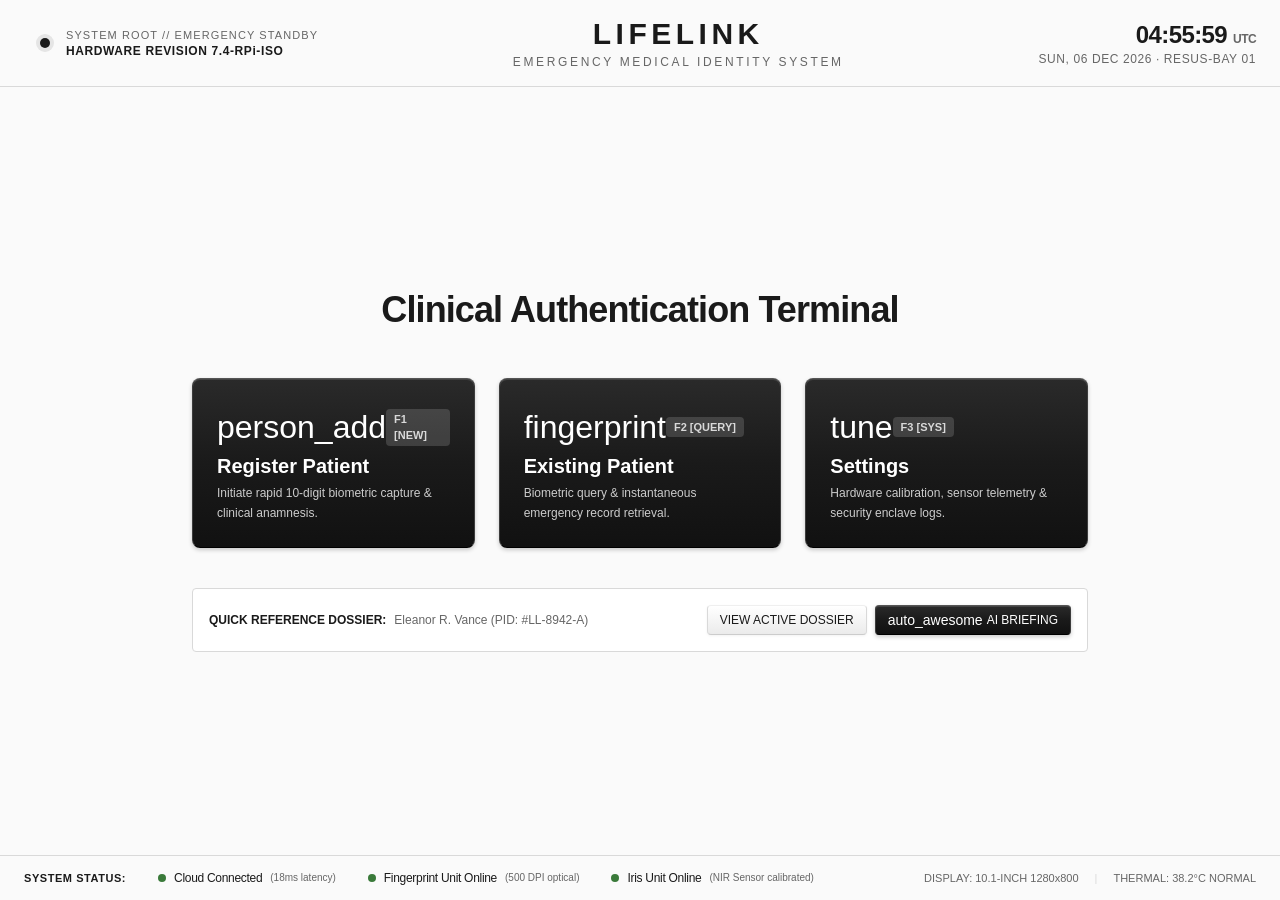
==== commit 21960fb9: "Add iris recognition module and integrate it with backend and GUI - iris-module: Pi Zero camera clie" ====
--- a/index.html
+++ b/index.html
@@ -760,8 +760,14 @@
             <div>FPS: 60.0 // GAIN: +3.2DB</div>
           </div>
 
-          <!-- Targeting Reticle -->
-          <div class="relative flex-1 flex items-center justify-center my-4">
+          <!-- Targeting Reticle (covered by the live camera preview while scanning) -->
+          <div class="relative flex-1 flex items-center justify-center my-4" style="min-height:280px;">
+              <div id="iris-live-preview-wrap" style="display:none; position:absolute; inset:0; background:#050505; border-radius:4px; overflow:hidden; z-index:5;">
+                <img id="iris-live-preview" alt="Live iris camera" style="width:100%; height:100%; object-fit:contain; display:block;">
+                <!-- Central 70% of the frame: the only area the iris engine uses -->
+                <div style="position:absolute; left:15%; top:15%; width:70%; height:70%; border:2px dashed #3A7A3A; border-radius:4px; pointer-events:none;"></div>
+                <div id="iris-live-preview-label" style="position:absolute; left:8px; top:8px; padding:2px 8px; background:rgba(0,0,0,0.75); color:#D9D9D9; font:11px monospace; border-radius:3px;">LIVE — PUT YOUR EYE INSIDE THE GREEN BOX</div>
+              </div>
             <!-- Center Reticle Graphic -->
             <div class="relative w-64 h-64 flex items-center justify-center">
               <svg class="absolute inset-0 w-full h-full text-[#747878] pointer-events-none" fill="none" viewBox="0 0 300 300">
@@ -844,6 +850,12 @@
                 <span class="material-symbols-outlined text-[16px]">bolt</span>
                 <span>AUTO-CAPTURE BILATERAL IRIS (OD + OS)</span>
               </button>
+
+              <button onclick="LifeLinkBiometrics.skipIris()"
+                class="w-full py-2.5 btn-metallic-secondary text-xs font-mono flex items-center justify-center space-x-1 rounded">
+                <span class="material-symbols-outlined text-[16px]">skip_next</span>
+                <span>SKIP IRIS FOR NOW (ENROLL LATER)</span>
+              </button>
             </div>
           </div>
 
@@ -878,7 +890,7 @@
         <div class="flex items-center space-x-3">
           <span id="photo-cam-status" class="inline-flex items-center px-2.5 py-1 rounded border border-[#D9D9D9] bg-white text-xs font-mono text-[#666666]">
             <span class="w-1.5 h-1.5 rounded-full bg-[#666666] mr-1.5"></span>
-            CAMERA INITIALIZING
+            PI ZERO CAMERA
           </span>
         </div>
       </div>
@@ -888,34 +900,31 @@
         <div class="flex items-center justify-between text-xs font-mono text-[#AAAAAA] pb-2 border-b border-[#2A2A2A]">
           <div class="flex items-center space-x-2">
             <span class="w-2 h-2 rounded-full bg-[#3A7A3A] animate-pulse"></span>
-            <span>IDENTITY PHOTO VIEWPORT // FRONT-FACING CAMERA</span>
-          </div>
-          <div>1024 × 1024 CAPTURE</div>
+            <span>IDENTITY PHOTO VIEWPORT // PI ZERO CAMERA</span>
+          </div>
+          <div>720 × 720 CAPTURE</div>
         </div>
 
         <!-- Live Preview / Captured Photo -->
         <div class="relative flex-1 flex items-center justify-center my-4">
           <div class="relative w-full max-w-sm aspect-square rounded-lg overflow-hidden bg-black border border-[#333333]">
-            <video id="photo-capture-video" class="w-full h-full object-cover" autoplay playsinline muted></video>
+            <!-- Live frames from the Pi Zero camera while a photo request runs -->
+            <div id="photo-live-preview-wrap" style="display:none; position:absolute; inset:0; background:#000;">
+              <img id="photo-live-preview" alt="Live camera" style="width:100%; height:100%; object-fit:cover; display:block;">
+              <div id="photo-live-preview-label" style="position:absolute; left:8px; bottom:8px; padding:2px 8px; background:rgba(0,0,0,0.75); color:#D9D9D9; font:11px monospace; border-radius:2px;"></div>
+            </div>
             <img id="photo-capture-preview" src="" alt="Captured patient photo" class="hidden w-full h-full object-cover absolute inset-0">
-            <canvas id="photo-capture-canvas" class="hidden"></canvas>
 
             <!-- Alignment guide, hidden once a photo is captured -->
             <div id="photo-capture-guide" class="absolute inset-0 flex items-center justify-center pointer-events-none">
               <div class="w-2/3 h-2/3 border-2 border-dashed border-white/40 rounded-full"></div>
             </div>
 
-            <!-- Camera error / permission fallback -->
-            <div id="photo-capture-error" class="hidden absolute inset-0 flex flex-col items-center justify-center text-center px-6 bg-black/90">
-              <span class="material-symbols-outlined text-[36px] text-[#B58B00] mb-2">videocam_off</span>
-              <div class="text-sm font-semibold">Camera unavailable</div>
-              <p class="text-xs text-[#AAAAAA] mt-1" id="photo-capture-error-text">Grant camera permission to capture a patient photo, or skip this step.</p>
-            </div>
           </div>
         </div>
 
         <div class="flex items-center justify-between text-xs font-mono text-[#AAAAAA] pt-2 border-t border-[#2A2A2A]">
-          <div id="photo-capture-hint">ALIGN FACE WITHIN FRAME &amp; HOLD STILL</div>
+          <div id="photo-capture-hint">PRESS CAPTURE, THEN POWER ON THE CAMERA</div>
           <div class="text-[#3A7A3A] font-bold" id="photo-capture-state">AWAITING CAPTURE</div>
         </div>
       </div>
@@ -1466,12 +1475,20 @@
             <div class="w-16 h-16 rounded-full bg-[#FAFAFA] border border-[#D9D9D9] flex items-center justify-center mx-auto mb-3">
               <span class="material-symbols-outlined text-[36px] text-[#1A1A1A]">visibility</span>
             </div>
-            <h3 class="text-lg font-bold text-[#1A1A1A] mb-1">Dual-NIR Iris Scan</h3>
+            <h3 class="text-lg font-bold text-[#1A1A1A] mb-1">Iris Scan</h3>
             <p class="text-xs text-[#666666] leading-relaxed mb-4">
-              Align ocular axis with infrared reticle at 30-35cm distance.
+              Select the claimed patient below, then have them look into the iris camera to confirm.
             </p>
-          </div>
-          <button onclick="LifeLinkBiometrics.simulateAuthenticate('Dual-NIR Iris Template', () => LifeLinkRouter.navigateTo('dashboard'))" 
+            <div style="position:relative; width:100%; aspect-ratio:16/9; margin-bottom:12px;" id="auth-iris-preview-box">
+              <div id="auth-iris-preview-wrap" style="display:none; position:absolute; inset:0; background:#050505; border-radius:4px; overflow:hidden; z-index:5;">
+                <img id="auth-iris-preview" alt="Live iris camera" style="width:100%; height:100%; object-fit:contain; display:block;">
+                <!-- Central 70% of the frame: the only area the iris engine uses -->
+                <div style="position:absolute; left:15%; top:15%; width:70%; height:70%; border:2px dashed #3A7A3A; border-radius:4px; pointer-events:none;"></div>
+                <div id="auth-iris-preview-label" style="position:absolute; left:8px; top:8px; padding:2px 8px; background:rgba(0,0,0,0.75); color:#D9D9D9; font:11px monospace; border-radius:3px;">LIVE — PUT YOUR EYE INSIDE THE GREEN BOX</div>
+              </div>
+            </div>
+          </div>
+          <button onclick="LifeLinkBiometrics.verifyIrisReal(() => LifeLinkRouter.navigateTo('dashboard'))" 
             class="py-3.5 btn-metallic text-xs font-mono font-bold flex items-center justify-center space-x-2 rounded">
             <span class="material-symbols-outlined text-[16px]">camera</span>
             <span>SCAN IRIS [ENTER]</span>
@@ -2140,7 +2157,10 @@
       capturedOD: false,
       capturedOS: false,
       scoreOD: 0,
-      scoreOS: 0
+      scoreOS: 0,
+      commandIdOD: null, // iris_enroll command ids; the backend links
+      commandIdOS: null, // their stored templates at commit
+      skipped: false     // operator chose "skip iris for now"
     },
     patientInfo: {
       fullName: '',
@@ -2346,14 +2366,9 @@
         emergencyNotes: 'SEVERE SHELLFISH ANAPHYLAXIS. Avoid Morphine due to prior respiratory collapse. Keep epinephrine auto-injector accessible.'
       };
 
-      // Fingerprints are not prefilled: they must be captured on the real
-      // sensor, since only real templates can be stored and verified.
-
-      // Mark iris captured
-      currentDraft.iris.capturedOD = true;
-      currentDraft.iris.capturedOS = true;
-      currentDraft.iris.scoreOD = 98;
-      currentDraft.iris.scoreOS = 97;
+      // Fingerprints and iris are not prefilled: they must be captured on
+      // the real devices, since only real templates can be stored and
+      // verified.
 
       return currentDraft;
     },
@@ -2392,12 +2407,15 @@
 const LifeLinkBiometrics = (function () {
   let isScanningFinger = false;
   let isCapturingIris = false;
+  let currentIrisCommandId = null;
 
   const DIGIT_ORDER = ['R1', 'R2', 'R3', 'R4', 'R5', 'L1', 'L2', 'L3', 'L4', 'L5'];
 
   // Real GT-521Fx2 sensor via the ESP32 relay in fingerprint-device/firmware
   // (see that folder's README). Must match the device's config.DEVICE_ID.
   const FP_DEVICE_ID = 'dev-esp32-1';
+  // Pi Zero iris camera (iris-module/camera-client); must match its --device-id.
+  const IRIS_DEVICE_ID = 'iris-cam-1';
 
   async function fpApiFetch(path, options) {
     const res = await fetch(`/api${path}`, {
@@ -2416,8 +2434,8 @@
     return res.json();
   }
 
-  function createDeviceCommand(mode, patientId, extra) {
-    return fpApiFetch(`/devices/${encodeURIComponent(FP_DEVICE_ID)}/commands`, {
+  function createDeviceCommand(mode, patientId, extra, deviceId = FP_DEVICE_ID) {
+    return fpApiFetch(`/devices/${encodeURIComponent(deviceId)}/commands`, {
       method: 'POST',
       body: JSON.stringify({ mode, ...(patientId ? { patient_id: patientId } : {}), ...(extra || {}) })
     });
@@ -2425,11 +2443,11 @@
 
   // onProgress receives the device's live step ({stage: 'place'|'lift', scan, of})
   // whenever it changes, while the command is still running.
-  async function pollDeviceCommand(commandId, { intervalMs = 700, timeoutMs = 45000, onProgress } = {}) {
+  async function pollDeviceCommand(commandId, { intervalMs = 700, timeoutMs = 45000, onProgress, deviceId = FP_DEVICE_ID } = {}) {
     const deadline = Date.now() + timeoutMs;
     let lastProgress = null;
     while (Date.now() < deadline) {
-      const command = await fpApiFetch(`/devices/${encodeURIComponent(FP_DEVICE_ID)}/commands/${encodeURIComponent(commandId)}`);
+      const command = await fpApiFetch(`/devices/${encodeURIComponent(deviceId)}/commands/${encodeURIComponent(commandId)}`);
       if (command.status === 'done' || command.status === 'error') return command;
       const progress = command.result && command.result.progress;
       if (onProgress && progress && JSON.stringify(progress) !== lastProgress) {
@@ -2438,7 +2456,76 @@
       }
       await new Promise((resolve) => setTimeout(resolve, intervalMs));
     }
-    throw new Error('Timed out waiting for the fingerprint device to respond.');
+    throw new Error(deviceId === IRIS_DEVICE_ID
+      ? 'IRIS CAMERA DID NOT RESPOND — POWER ON THE PI ZERO (IT MUST BE ON THE PI 5 WI-FI) AND RETRY'
+      : 'Timed out waiting for the fingerprint device to respond.');
+  }
+
+  // Operator-facing text for the iris camera / engine error codes.
+  function describeIrisError(result) {
+    const code = result && result.error;
+    switch (code) {
+      case 'expired': return 'IRIS CAMERA DID NOT RESPOND IN TIME — POWER ON THE PI ZERO AND RETRY';
+      case 'superseded': return 'SCAN CANCELLED — A NEWER CAMERA REQUEST WAS STARTED';
+      case 'cancelled': return 'IRIS SCAN CANCELLED';
+      case 'no_iris_templates': return 'THIS PATIENT HAS NO ENROLLED IRIS — USE FINGERPRINT';
+      default: return code ? code.replace(/_/g, ' ').toUpperCase() : 'IRIS CAPTURE FAILED ON THE CAMERA';
+    }
+  }
+
+  // Live camera preview while an iris request runs: polls the backend for the
+  // camera's latest low-res frame. Between scans (camera stopped while the
+  // engine analyses) the last frame stays up, labelled accordingly.
+  let irisPreviewTimer = null;
+  let irisPreviewUrl = null;
+  function startIrisPreview(imgId, {
+    liveText = 'LIVE — PUT YOUR EYE INSIDE THE GREEN BOX',
+    heldText = 'ANALYSING THIS FRAME — HOLD POSITION'
+  } = {}) {
+    stopIrisPreview();
+    const img = document.getElementById(imgId);
+    const wrap = document.getElementById(`${imgId}-wrap`);
+    const label = document.getElementById(`${imgId}-label`);
+    let lastFrameAt = 0;
+    const tick = async () => {
+      try {
+        const res = await fetch(`/api/devices/${encodeURIComponent(IRIS_DEVICE_ID)}/preview`, { cache: 'no-store' });
+        if (res.status === 200) {
+          const url = URL.createObjectURL(await res.blob());
+          if (img) img.src = url;
+          if (irisPreviewUrl) URL.revokeObjectURL(irisPreviewUrl);
+          irisPreviewUrl = url;
+          lastFrameAt = Date.now();
+          if (wrap) wrap.style.display = 'block';
+        }
+        if (label && lastFrameAt) {
+          label.textContent = Date.now() - lastFrameAt < 800 ? liveText : heldText;
+        }
+      } catch (e) { /* preview is best effort */ }
+    };
+    tick();
+    irisPreviewTimer = setInterval(tick, 250);
+  }
+  function stopIrisPreview() {
+    if (irisPreviewTimer) clearInterval(irisPreviewTimer);
+    irisPreviewTimer = null;
+    ['iris-live-preview', 'auth-iris-preview', 'photo-live-preview'].forEach((id) => {
+      const wrap = document.getElementById(`${id}-wrap`);
+      if (wrap) wrap.style.display = 'none';
+    });
+    if (irisPreviewUrl) URL.revokeObjectURL(irisPreviewUrl);
+    irisPreviewUrl = null;
+  }
+
+  // Live text for the Pi 5's progress on an iris request (the camera itself
+  // only sends frames; the backend records each attempt).
+  function describeIrisProgress({ stage, scan, reason }) {
+    switch (stage) {
+      case 'processing': return `ANALYSING IRIS (SCAN ${scan}) — KEEP LOOKING INTO THE CAMERA`;
+      case 'rescan': return `IRIS NOT CLEAR (${(reason || 'segmentation failed').toUpperCase()}) — CAMERA RESCANNING, HOLD STILL, EYE WIDE OPEN`;
+      case 'engine_unavailable': return 'IRIS ENGINE OFFLINE — START iris-module/engine/iris_service.py ON THE PI 5 (CAMERA WILL RESEND)';
+      default: return 'IRIS CAMERA WORKING...';
+    }
   }
 
   // Operator-facing text for the device's error codes.
@@ -2676,54 +2763,97 @@
     renderIrisView();
   }
 
-  function captureCurrentEye(callback) {
-    if (isCapturingIris) return;
+  // One eye per iris_enroll command. The engine stores the template
+  // (encrypted, unlinked) in the local Postgres; the draft only keeps the
+  // command id so the commit step can link it to the new patient.
+  async function captureCurrentEye(callback) {
+    if (isCapturingIris) return false;
     isCapturingIris = true;
 
     const draft = LifeLinkStore.getDraft();
     const eye = draft.iris.activeEye || 'OD';
+    const eyeName = eye === 'OD' ? 'RIGHT EYE' : 'LEFT EYE';
 
     const irisFeed = document.getElementById('iris-feed-view');
     const statusTxt = document.getElementById('iris-status-text');
-    const scoreVal = document.getElementById('iris-quality-score');
-
-    if (irisFeed) irisFeed.classList.add('ring-4', 'ring-[#3A7A3A]', 'transition-all');
-    if (statusTxt) statusTxt.textContent = 'LOCKING RETICLE & NIR STROBE ACTIVE...';
-
-    setTimeout(() => {
-      const score = Math.floor(97 + Math.random() * 3); // 97 - 99%
+
+    if (irisFeed) irisFeed.classList.add('ring-4', 'ring-[#B58B00]', 'transition-all');
+    if (statusTxt) statusTxt.textContent = `POWER ON THE IRIS CAMERA — ${eyeName}: LOOK STRAIGHT INTO IT, EYE WIDE OPEN`;
+
+    const showProgress = (progress) => {
+      if (statusTxt) statusTxt.textContent = describeIrisProgress(progress);
+    };
+
+    startIrisPreview('iris-live-preview');
+    try {
+      const command = await createDeviceCommand('iris_enroll', null,
+        { eye_side: eye === 'OD' ? 'right' : 'left' }, IRIS_DEVICE_ID);
+      currentIrisCommandId = command.id;
+      // Matches the backend's IRIS_COMMAND_TTL: covers the Pi Zero booting
+      // plus a few rescans.
+      const finished = await pollDeviceCommand(command.id,
+        { timeoutMs: 300000, onProgress: showProgress, deviceId: IRIS_DEVICE_ID });
+      if (finished.status !== 'done') throw new Error(describeIrisError(finished.result));
+
+      const score = Math.round((finished.result && finished.result.quality_score) || 0);
       if (eye === 'OD') {
         draft.iris.capturedOD = true;
         draft.iris.scoreOD = score;
-        draft.iris.activeEye = 'OS'; // auto advance to Left eye
+        draft.iris.commandIdOD = command.id;
+        if (!draft.iris.capturedOS) draft.iris.activeEye = 'OS'; // auto advance to Left eye
       } else {
         draft.iris.capturedOS = true;
         draft.iris.scoreOS = score;
+        draft.iris.commandIdOS = command.id;
       }
-
+      draft.iris.skipped = false;
       LifeLinkStore.updateDraft('iris', draft.iris);
-      LifeLinkStore.logAuditEvent('IRIS_CAPTURED', `NIR Bilateral Iris captured for ${eye === 'OD' ? 'Oculus Dexter (Right)' : 'Oculus Sinister (Left)'}: Score ${score}% ISO 19794-6`);
-
-      if (irisFeed) irisFeed.classList.remove('ring-4', 'ring-[#3A7A3A]');
-      if (statusTxt) statusTxt.textContent = 'BILATERAL SCAN LOCKED // ISO 19794-6 VERIFIED';
-      if (scoreVal) scoreVal.textContent = `${score}% (GRADE A)`;
+      LifeLinkStore.logAuditEvent('IRIS_CAPTURED', `Iris template extracted for ${eye === 'OD' ? 'Oculus Dexter (Right)' : 'Oculus Sinister (Left)'}: quality ${score}%; held unlinked until the patient is committed.`);
 
       isCapturingIris = false;
       renderIrisView();
-
+      if (statusTxt) statusTxt.textContent = `${eyeName} CAPTURED` +
+        (draft.iris.capturedOD && draft.iris.capturedOS ? ' — BOTH EYES COMPLETE' : ' — NEXT: LEFT EYE');
       if (callback) callback();
-    }, 900);
-  }
-
-  function autoScanBothEyes(callback) {
+      return true;
+    } catch (err) {
+      isCapturingIris = false;
+      renderIrisView();
+      if (statusTxt) statusTxt.textContent = err.message;
+      return false;
+    } finally {
+      currentIrisCommandId = null;
+      stopIrisPreview();
+      if (irisFeed) irisFeed.classList.remove('ring-4', 'ring-[#B58B00]');
+    }
+  }
+
+  // Register without iris: cancels a running scan (so the camera stops) and
+  // marks the draft; the patient is committed with fingerprints only and can
+  // be identified by fingerprint. No iris data is uploaded.
+  async function skipIris() {
+    if (currentIrisCommandId) {
+      try {
+        await fpApiFetch(`/devices/${encodeURIComponent(IRIS_DEVICE_ID)}/commands/${currentIrisCommandId}/cancel`,
+          { method: 'POST' });
+      } catch (e) { /* the scan also expires on its own */ }
+    }
     const draft = LifeLinkStore.getDraft();
-    draft.iris.capturedOD = true;
-    draft.iris.capturedOS = true;
-    draft.iris.scoreOD = 98;
-    draft.iris.scoreOS = 99;
+    draft.iris.skipped = true;
     LifeLinkStore.updateDraft('iris', draft.iris);
-    LifeLinkStore.logAuditEvent('IRIS_BULK', 'Dual-ocular iris enrollment automatically validated.');
-    renderIrisView();
+    LifeLinkStore.logAuditEvent('IRIS_SKIPPED', 'Iris enrollment skipped by operator; patient will be registered without iris.');
+    LifeLinkRouter.navigateTo('photo-capture');
+  }
+
+  async function autoScanBothEyes(callback) {
+    const draft = LifeLinkStore.getDraft();
+    for (const eye of ['OD', 'OS']) {
+      if (draft.iris[`captured${eye}`]) continue;
+      draft.iris.activeEye = eye;
+      LifeLinkStore.updateDraft('iris', draft.iris);
+      renderIrisView();
+      if (!(await captureCurrentEye())) return;
+    }
     if (callback) callback();
   }
 
@@ -2864,6 +2994,83 @@
     }
   }
 
+  // EXISTING PATIENT AUTHENTICATION, iris (Page 8) — 1:1 against the
+  // claimed active patient's stored iris templates, same flow as
+  // verifyFingerprintReal. The engine compares against both stored eyes.
+  async function verifyIrisReal(onMatch) {
+    const statusBox = document.getElementById('auth-status-container');
+    const statusText = document.getElementById('auth-status-text');
+    const progressSweep = document.getElementById('auth-progress-sweep');
+    const fail = (html) => {
+      if (statusBox) statusBox.className = 'p-4 rounded border border-[#A12A2A] bg-[#A12A2A]/10 flex items-center justify-between';
+      if (statusText) statusText.innerHTML = html;
+    };
+
+    const patient = LifeLinkStore.getActivePatient();
+    if (!patient) {
+      fail(`<span class="font-bold text-[#A12A2A]">NO ACTIVE PATIENT TO MATCH AGAINST.</span> Select a patient from the archive below.`);
+      return;
+    }
+
+    if (statusBox) statusBox.className = 'p-4 rounded border border-[#B58B00] bg-[#B58B00]/5 flex items-center justify-between';
+    if (statusText) statusText.textContent = 'POWER ON THE IRIS CAMERA — PATIENT LOOKS STRAIGHT INTO IT, EYE WIDE OPEN...';
+    if (progressSweep) progressSweep.style.width = '35%';
+
+    startIrisPreview('auth-iris-preview');
+    try {
+      const command = await createDeviceCommand('iris_verify', patient.id, null, IRIS_DEVICE_ID);
+      if (progressSweep) progressSweep.style.width = '70%';
+      const finished = await pollDeviceCommand(command.id, {
+        timeoutMs: 300000,
+        deviceId: IRIS_DEVICE_ID,
+        onProgress: (progress) => {
+          if (statusText) statusText.textContent = describeIrisProgress(progress);
+        }
+      });
+      if (finished.status !== 'done') throw new Error(describeIrisError(finished.result));
+      if (progressSweep) progressSweep.style.width = '100%';
+
+      const r = finished.result || {};
+      const pct = r.similarity != null ? ` · SIMILARITY ${(r.similarity * 100).toFixed(1)}%` : '';
+      if (!r.match) {
+        fail(`<span class="font-bold text-[#A12A2A]">NO MATCH.</span> Scanned iris does not match PID: ${patient.id} (${patient.fullName})${pct}.`);
+        LifeLinkStore.logAuditEvent('BIOMETRIC_AUTH_FAILED', `Iris scan did not match claimed PID: ${patient.id} (${patient.fullName})${pct}`);
+        return;
+      }
+
+      const eyeName = r.eye_side === 'right' ? ' · RIGHT EYE (OD)' : r.eye_side === 'left' ? ' · LEFT EYE (OS)' : '';
+      if (statusBox) statusBox.className = 'p-4 rounded border border-[#3A7A3A] bg-[#3A7A3A]/10 flex items-center justify-between';
+      if (statusText) statusText.innerHTML = `<span class="font-bold text-[#3A7A3A]">AUTHENTICATION CONFIRMED:</span> PID: ${patient.id} (${patient.fullName})${eyeName}${pct}`;
+      LifeLinkStore.logAuditEvent('BIOMETRIC_AUTH_SUCCESS', `Iris verify confirmed for ${patient.fullName} (${patient.id})${pct}`);
+
+      setTimeout(() => {
+        if (onMatch) onMatch(patient);
+      }, 400);
+    } catch (err) {
+      fail(`<span class="font-bold text-[#A12A2A]">SCAN ERROR:</span> ${err.message}`);
+    } finally {
+      stopIrisPreview();
+    }
+  }
+
+  // Links the two captured eyes to a just-created patient (one transaction).
+  function submitIrisTemplates(patientId) {
+    const { commandIdOD, commandIdOS } = LifeLinkStore.getDraft().iris;
+    return fpApiFetch(`/patients/${encodeURIComponent(patientId)}/iris-templates`, {
+      method: 'POST',
+      body: JSON.stringify({ command_ids: [commandIdOD, commandIdOS] })
+    });
+  }
+
+  function irisSkipped() {
+    return Boolean(LifeLinkStore.getDraft().iris.skipped);
+  }
+
+  function irisCaptured() {
+    const iris = LifeLinkStore.getDraft().iris;
+    return Boolean(iris.capturedOD && iris.capturedOS && iris.commandIdOD && iris.commandIdOS);
+  }
+
   // Stores every captured template for a just-created patient in one
   // local-Postgres transaction (all or nothing).
   function submitEnrolledTemplates(patientId, templates) {
@@ -2891,9 +3098,23 @@
     captureCurrentEye,
     autoScanBothEyes,
     renderIrisView,
+    submitIrisTemplates,
+    irisCaptured,
+    irisSkipped,
+    skipIris,
 
     simulateAuthenticate,
-    verifyFingerprintReal
+    verifyFingerprintReal,
+    verifyIrisReal,
+
+    // Shared with the photo step, which uses the same Pi Zero camera.
+    IRIS_DEVICE_ID,
+    fpApiFetch,
+    createDeviceCommand,
+    pollDeviceCommand,
+    describeIrisError,
+    startIrisPreview,
+    stopIrisPreview
   };
 })();
 
@@ -2903,21 +3124,22 @@
   <script>
 /**
  * LifeLink Patient Photo Capture
- * Webcam-driven identity photo capture for the registration workflow
- * (Enrollment Step 03, between iris capture and patient information).
+ * Identity photo for the registration workflow (Enrollment Step 03,
+ * between iris capture and patient information), taken with the same Pi
+ * Zero camera as the iris scans: the GUI queues a photo_capture request,
+ * the operator powers the camera on, it sends one sharp square frame and
+ * shuts down. The photo is staged in the draft and uploaded on commit.
  */
 
 const LifeLinkPhoto = (function () {
-  let mediaStream = null;
+  let currentCommandId = null;
+  let capturing = false;
 
   function els() {
     return {
-      video: document.getElementById('photo-capture-video'),
+      liveWrap: document.getElementById('photo-live-preview-wrap'),
       preview: document.getElementById('photo-capture-preview'),
-      canvas: document.getElementById('photo-capture-canvas'),
       guide: document.getElementById('photo-capture-guide'),
-      errorBox: document.getElementById('photo-capture-error'),
-      errorText: document.getElementById('photo-capture-error-text'),
       statusPill: document.getElementById('photo-cam-status'),
       hint: document.getElementById('photo-capture-hint'),
       state: document.getElementById('photo-capture-state'),
@@ -2934,103 +3156,108 @@
     statusPill.innerHTML = `<span class="w-1.5 h-1.5 rounded-full ${colorClass.includes('3A7A3A') ? 'bg-[#3A7A3A] animate-pulse' : colorClass.includes('A12A2A') ? 'bg-[#A12A2A]' : 'bg-[#666666]'} mr-1.5"></span>${text}`;
   }
 
-  async function startCamera() {
-    const { video, errorBox } = els();
-    if (!video) return;
-
-    if (!navigator.mediaDevices || !navigator.mediaDevices.getUserMedia) {
-      showCameraError('This browser cannot access a camera. Use "Skip for now" and add a photo later.');
-      return;
-    }
-
-    try {
-      mediaStream = await navigator.mediaDevices.getUserMedia({
-        video: { facingMode: 'user', width: { ideal: 1024 }, height: { ideal: 1024 } },
-        audio: false
-      });
-      video.srcObject = mediaStream;
-      if (errorBox) errorBox.classList.add('hidden');
-      setStatusPill('CAMERA LIVE', 'border-[#3A7A3A] bg-[#3A7A3A]/10 text-[#3A7A3A]');
-    } catch (err) {
-      console.warn('Camera access failed:', err);
-      showCameraError(
-        err && err.name === 'NotAllowedError'
-          ? 'Camera permission was denied. Allow camera access, or use "Skip for now".'
-          : 'No camera detected on this terminal. Use "Skip for now" and add a photo later.'
-      );
-    }
-  }
-
-  function showCameraError(message) {
-    const { errorBox, errorText, btnCapture } = els();
-    if (errorBox) errorBox.classList.remove('hidden');
-    if (errorText) errorText.textContent = message;
-    if (btnCapture) btnCapture.disabled = true;
-    setStatusPill('CAMERA UNAVAILABLE', 'border-[#A12A2A] bg-[#A12A2A]/10 text-[#A12A2A]');
-  }
-
-  function stopCamera() {
-    if (mediaStream) {
-      mediaStream.getTracks().forEach(track => track.stop());
-      mediaStream = null;
-    }
-    const { video } = els();
-    if (video) video.srcObject = null;
-  }
-
-  function capturePhoto() {
-    const { video, canvas, preview, guide, hint, state, btnCapture, btnRetake, btnNext } = els();
-    if (!video || !canvas || !video.videoWidth) return;
-
-    const size = Math.min(video.videoWidth, video.videoHeight);
-    canvas.width = size;
-    canvas.height = size;
-    const ctx = canvas.getContext('2d');
-    const sx = (video.videoWidth - size) / 2;
-    const sy = (video.videoHeight - size) / 2;
-    ctx.drawImage(video, sx, sy, size, size, 0, 0, size, size);
-
-    const dataUrl = canvas.toDataURL('image/jpeg', 0.88);
-    LifeLinkStore.setDraftPhoto(dataUrl);
-    LifeLinkStore.logAuditEvent('PHOTO_CAPTURED', 'Patient identity photo captured via front-facing camera during enrollment.');
-
+  function blobToDataUrl(blob) {
+    return new Promise((resolve, reject) => {
+      const reader = new FileReader();
+      reader.onload = () => resolve(reader.result);
+      reader.onerror = () => reject(reader.error);
+      reader.readAsDataURL(blob);
+    });
+  }
+
+  function showStaged(dataUrl) {
+    const { preview, guide, hint, state, btnCapture, btnRetake, btnNext } = els();
     if (preview) {
       preview.src = dataUrl;
       preview.classList.remove('hidden');
     }
-    if (video) video.classList.add('hidden');
     if (guide) guide.classList.add('hidden');
     if (hint) hint.textContent = 'PHOTO CAPTURED & STAGED FOR ENCLAVE COMMIT';
     if (state) state.textContent = 'CAPTURED';
     if (btnCapture) btnCapture.classList.add('hidden');
     if (btnRetake) btnRetake.classList.remove('hidden');
     if (btnNext) btnNext.disabled = false;
-
-    // Release the camera once we have the still frame — no need to keep streaming.
-    stopCamera();
     setStatusPill('PHOTO STAGED', 'border-[#3A7A3A] bg-[#3A7A3A]/10 text-[#3A7A3A]');
   }
 
-  function retakePhoto() {
-    const { video, preview, guide, hint, state, btnCapture, btnRetake, btnNext } = els();
-    LifeLinkStore.setDraftPhoto('');
-
+  function showIdle(message) {
+    const { preview, guide, hint, state, btnCapture, btnRetake, btnNext } = els();
     if (preview) {
       preview.classList.add('hidden');
       preview.src = '';
     }
-    if (video) video.classList.remove('hidden');
     if (guide) guide.classList.remove('hidden');
-    if (hint) hint.textContent = 'ALIGN FACE WITHIN FRAME & HOLD STILL';
-    if (state) state.textContent = 'AWAITING CAPTURE';
+    if (hint) hint.textContent = message || 'PRESS CAPTURE, THEN POWER ON THE CAMERA';
+    if (state) state.textContent = message ? 'NOT CAPTURED' : 'AWAITING CAPTURE';
     if (btnCapture) {
       btnCapture.classList.remove('hidden');
       btnCapture.disabled = false;
     }
     if (btnRetake) btnRetake.classList.add('hidden');
     if (btnNext) btnNext.disabled = true;
-
-    startCamera();
+    setStatusPill(message ? 'CAPTURE FAILED' : 'PI ZERO CAMERA',
+      message ? 'border-[#A12A2A] bg-[#A12A2A]/10 text-[#A12A2A]' : 'border-[#D9D9D9] bg-white text-[#666666]');
+  }
+
+  async function capturePhoto() {
+    if (capturing) return;
+    capturing = true;
+    const bio = LifeLinkBiometrics;
+    const { hint, state, btnCapture } = els();
+    showIdle();
+    if (btnCapture) btnCapture.disabled = true;
+    if (hint) hint.textContent = 'POWER ON THE CAMERA — PATIENT FACES IT, ABOUT 50 CM AWAY, HOLD STILL';
+    if (state) state.textContent = 'WAITING FOR CAMERA';
+    setStatusPill('WAITING FOR CAMERA', 'border-[#B58B00] bg-[#B58B00]/10 text-[#B58B00]');
+
+    bio.startIrisPreview('photo-live-preview', {
+      liveText: 'LIVE — CENTRE THE FACE IN THE CIRCLE',
+      heldText: 'PHOTO TAKEN — SENDING'
+    });
+    let commandId = null;
+    try {
+      const command = await bio.createDeviceCommand('photo_capture', null, null, bio.IRIS_DEVICE_ID);
+      commandId = currentCommandId = command.id;
+      // Same window as the iris scans: covers the Pi Zero booting.
+      const finished = await bio.pollDeviceCommand(command.id, { timeoutMs: 300000, deviceId: bio.IRIS_DEVICE_ID });
+      if (finished.status !== 'done') throw new Error(bio.describeIrisError(finished.result));
+
+      const res = await fetch(`/api/devices/${encodeURIComponent(bio.IRIS_DEVICE_ID)}/commands/${command.id}/photo`,
+        { cache: 'no-store' });
+      if (!res.ok) throw new Error('PHOTO WAS NOT RECEIVED — PRESS CAPTURE TO TRY AGAIN');
+      const dataUrl = await blobToDataUrl(await res.blob());
+
+      LifeLinkStore.setDraftPhoto(dataUrl);
+      LifeLinkStore.logAuditEvent('PHOTO_CAPTURED', 'Patient identity photo captured with the Pi Zero camera during enrollment.');
+      showStaged(dataUrl);
+    } catch (err) {
+      // A cancelled request (operator left the page) needs no message.
+      if (currentCommandId === commandId) showIdle(err.message);
+    } finally {
+      if (currentCommandId === commandId) {
+        currentCommandId = null;
+        bio.stopIrisPreview();
+      }
+      capturing = false;
+    }
+  }
+
+  // Ends a running photo request so the camera doesn't take a photo nobody
+  // is waiting for. Called whenever the operator leaves this page.
+  function stopCamera() {
+    const commandId = currentCommandId;
+    if (!commandId) return;
+    currentCommandId = null;
+    LifeLinkBiometrics.stopIrisPreview();
+    LifeLinkBiometrics.fpApiFetch(
+      `/devices/${encodeURIComponent(LifeLinkBiometrics.IRIS_DEVICE_ID)}/commands/${commandId}/cancel`,
+      { method: 'POST' }
+    ).catch(() => { /* the request also expires on its own */ });
+  }
+
+  function retakePhoto() {
+    LifeLinkStore.setDraftPhoto('');
+    capturePhoto();
   }
 
   function skipPhotoCapture() {
@@ -3040,39 +3267,11 @@
 
   function renderPhotoCaptureView() {
     const draft = LifeLinkStore.getDraft();
-    const { video, preview, guide, hint, state, btnCapture, btnRetake, btnNext, errorBox } = els();
-
-    if (errorBox) errorBox.classList.add('hidden');
-    if (btnCapture) btnCapture.disabled = false;
-
     if (draft.photoUrl) {
       // Already captured (e.g. navigated back) — show the staged photo.
-      if (preview) {
-        preview.src = draft.photoUrl;
-        preview.classList.remove('hidden');
-      }
-      if (video) video.classList.add('hidden');
-      if (guide) guide.classList.add('hidden');
-      if (hint) hint.textContent = 'PHOTO CAPTURED & STAGED FOR ENCLAVE COMMIT';
-      if (state) state.textContent = 'CAPTURED';
-      if (btnCapture) btnCapture.classList.add('hidden');
-      if (btnRetake) btnRetake.classList.remove('hidden');
-      if (btnNext) btnNext.disabled = false;
-      setStatusPill('PHOTO STAGED', 'border-[#3A7A3A] bg-[#3A7A3A]/10 text-[#3A7A3A]');
-    } else {
-      if (preview) {
-        preview.classList.add('hidden');
-        preview.src = '';
-      }
-      if (video) video.classList.remove('hidden');
-      if (guide) guide.classList.remove('hidden');
-      if (hint) hint.textContent = 'ALIGN FACE WITHIN FRAME & HOLD STILL';
-      if (state) state.textContent = 'AWAITING CAPTURE';
-      if (btnCapture) btnCapture.classList.remove('hidden');
-      if (btnRetake) btnRetake.classList.add('hidden');
-      if (btnNext) btnNext.disabled = true;
-      setStatusPill('CAMERA INITIALIZING', 'border-[#D9D9D9] bg-white text-[#666666]');
-      startCamera();
+      showStaged(draft.photoUrl);
+    } else if (!capturing) {
+      showIdle();
     }
   }
 
@@ -4612,9 +4811,11 @@
     ? '<span class="text-[#3A7A3A] font-bold">✓ 10/10 Captured (500 DPI)</span>' 
     : `<span class="text-[#B58B00] font-bold">⚠ ${fpCount}/10 Captured</span>`;
 
-  if (cIris) cIris.innerHTML = irisDone 
-    ? '<span class="text-[#3A7A3A] font-bold">✓ Bilateral Iris Captured (OD &amp; OS)</span>' 
-    : '<span class="text-[#B58B00] font-bold">⚠ Awaiting Dual Iris Capture</span>';
+  if (cIris) cIris.innerHTML = irisDone
+    ? '<span class="text-[#3A7A3A] font-bold">✓ Bilateral Iris Captured (OD &amp; OS)</span>'
+    : draft.iris.skipped
+      ? '<span class="text-[#666666] font-bold">— Skipped (enroll later)</span>'
+      : '<span class="text-[#B58B00] font-bold">⚠ Awaiting Dual Iris Capture</span>';
 
   if (cInfo) cInfo.innerHTML = infoDone 
     ? `<span class="text-[#3A7A3A] font-bold">✓ Personal Info Complete (${draft.patientInfo.fullName})</span>` 
@@ -4643,6 +4844,13 @@
   if (fingerTemplates.length < 10) {
     alert(`All 10 fingerprints must be captured on the sensor before committing (${fingerTemplates.length}/10 captured).`);
     LifeLinkRouter.navigateTo('fingerprint-enroll');
+    return;
+  }
+
+  const withIris = LifeLinkBiometrics.irisCaptured();
+  if (!withIris && !LifeLinkBiometrics.irisSkipped()) {
+    alert('Capture both irises (right and left) on the iris camera, or choose "SKIP IRIS FOR NOW", before committing.');
+    LifeLinkRouter.navigateTo('iris-enroll');
     return;
   }
 
@@ -4670,11 +4878,10 @@
       clearInterval(interval);
       setTimeout(async () => {
         try {
-          // Commit patient to the backend. Iris capture stays a pure
-          // frontend simulation (no iris hardware) — only the photo (as a
-          // base64 data URL), demographics, and medical anamnesis are sent
-          // here. Real captured fingerprint templates are linked below,
-          // once this call gives us a real patient_id to link them to.
+          // Commit patient to the backend: photo (as a base64 data URL),
+          // demographics, and medical anamnesis. Captured fingerprint and
+          // iris templates are linked below, once this call gives us a real
+          // patient_id to link them to.
           const created = await LifeLinkStore.saveNewPatient({
             ...draft.patientInfo,
             photoDataUrl: draft.photoUrl,
@@ -4698,14 +4905,35 @@
             }
           }
 
+          let irisError = null;
+          for (let attempt = 0; withIris && attempt < 2; attempt++) {
+            try {
+              await LifeLinkBiometrics.submitIrisTemplates(created.id);
+              irisError = null;
+              break;
+            } catch (err) {
+              irisError = err;
+            }
+          }
+          if (!withIris) {
+            LifeLinkStore.logAuditEvent('IRIS_SKIPPED', `Patient ${created.id} registered without iris (skipped)`);
+          } else if (irisError) {
+            LifeLinkStore.logAuditEvent('IRIS_STORE_FAILED', `Patient ${created.id} created but iris templates were not linked: ${irisError.message}`);
+          } else {
+            LifeLinkStore.logAuditEvent('IRIS_TEMPLATES_STORED', `Bilateral iris templates linked in local Postgres for ${created.id}`);
+          }
+
           if (modal) modal.classList.add('hidden');
           LifeLinkStore.resetDraft();
+          if (irisError) {
+            alert(`⚠ IRIS TEMPLATES WERE NOT STORED for ${created.id}\nReason: ${irisError.message}\nThis patient cannot be identified by iris until re-enrolled.`);
+          }
           if (storeError) {
             LifeLinkStore.logAuditEvent('FINGERPRINT_STORE_FAILED', `Patient ${created.id} created but fingerprint templates were not stored: ${storeError.message}`);
             alert(`⚠ PROFILE CREATED BUT FINGERPRINTS WERE NOT STORED\nPatient ID: ${created.id}\nReason: ${storeError.message}\nThis patient cannot be identified by fingerprint until re-enrolled.`);
           } else {
             LifeLinkStore.logAuditEvent('FINGERPRINT_TEMPLATES_STORED', `10 fingerprint templates stored in local Postgres for ${created.id}`);
-            alert(`✓ PROFILE SUCCESSFULLY CREATED!\nAssigned Unique Patient ID: ${created.id}\nPatient: ${created.fullName}\n10 fingerprint templates stored in the local database.`);
+            alert(`✓ PROFILE SUCCESSFULLY CREATED!\nAssigned Unique Patient ID: ${created.id}\nPatient: ${created.fullName}\n10 fingerprint templates stored in the local database.${!withIris ? '\nIris: skipped (not enrolled) — identify by fingerprint.' : irisError ? '' : '\nBilateral iris templates stored in the local database.'}`);
           }
           LifeLinkRouter.navigateTo('dashboard');
         } catch (err) {
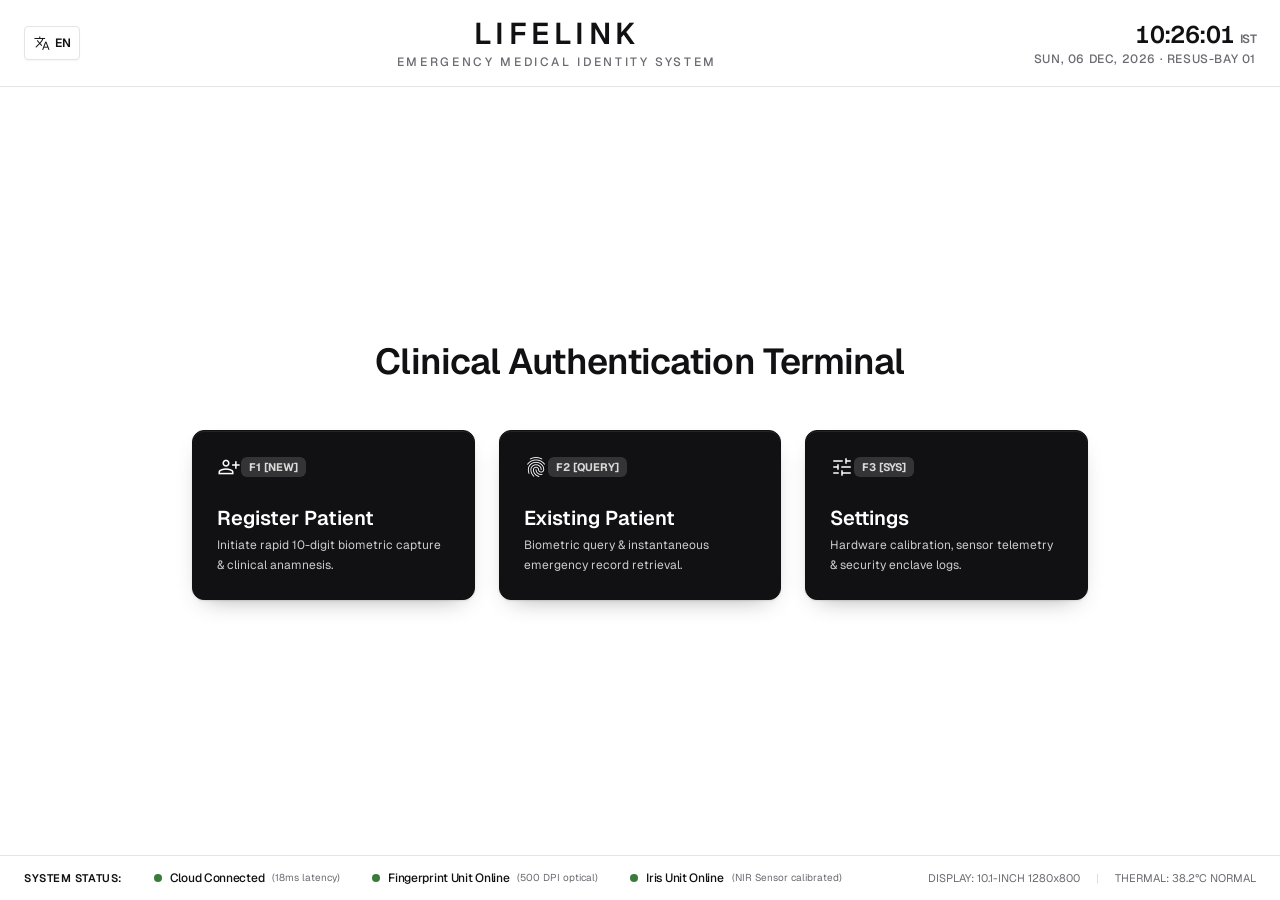
==== commit 68f5977b: "Add regional languages, refresh the UI and fit capture screens to 800x480 Regional languages - Langu" ====
--- a/index.html
+++ b/index.html
@@ -8,182 +8,297 @@
   <!-- Tailwind CSS — precompiled & inlined at build time (see tools/build-tailwind.md).
        No external CDN request at runtime: this file works fully offline. -->
   <style>
-*,:after,:before{--tw-border-spacing-x:0;--tw-border-spacing-y:0;--tw-translate-x:0;--tw-translate-y:0;--tw-rotate:0;--tw-skew-x:0;--tw-skew-y:0;--tw-scale-x:1;--tw-scale-y:1;--tw-pan-x: ;--tw-pan-y: ;--tw-pinch-zoom: ;--tw-scroll-snap-strictness:proximity;--tw-gradient-from-position: ;--tw-gradient-via-position: ;--tw-gradient-to-position: ;--tw-ordinal: ;--tw-slashed-zero: ;--tw-numeric-figure: ;--tw-numeric-spacing: ;--tw-numeric-fraction: ;--tw-ring-inset: ;--tw-ring-offset-width:0px;--tw-ring-offset-color:#fff;--tw-ring-color:rgba(59,130,246,.5);--tw-ring-offset-shadow:0 0 #0000;--tw-ring-shadow:0 0 #0000;--tw-shadow:0 0 #0000;--tw-shadow-colored:0 0 #0000;--tw-blur: ;--tw-brightness: ;--tw-contrast: ;--tw-grayscale: ;--tw-hue-rotate: ;--tw-invert: ;--tw-saturate: ;--tw-sepia: ;--tw-drop-shadow: ;--tw-backdrop-blur: ;--tw-backdrop-brightness: ;--tw-backdrop-contrast: ;--tw-backdrop-grayscale: ;--tw-backdrop-hue-rotate: ;--tw-backdrop-invert: ;--tw-backdrop-opacity: ;--tw-backdrop-saturate: ;--tw-backdrop-sepia: ;--tw-contain-size: ;--tw-contain-layout: ;--tw-contain-paint: ;--tw-contain-style: }::backdrop{--tw-border-spacing-x:0;--tw-border-spacing-y:0;--tw-translate-x:0;--tw-translate-y:0;--tw-rotate:0;--tw-skew-x:0;--tw-skew-y:0;--tw-scale-x:1;--tw-scale-y:1;--tw-pan-x: ;--tw-pan-y: ;--tw-pinch-zoom: ;--tw-scroll-snap-strictness:proximity;--tw-gradient-from-position: ;--tw-gradient-via-position: ;--tw-gradient-to-position: ;--tw-ordinal: ;--tw-slashed-zero: ;--tw-numeric-figure: ;--tw-numeric-spacing: ;--tw-numeric-fraction: ;--tw-ring-inset: ;--tw-ring-offset-width:0px;--tw-ring-offset-color:#fff;--tw-ring-color:rgba(59,130,246,.5);--tw-ring-offset-shadow:0 0 #0000;--tw-ring-shadow:0 0 #0000;--tw-shadow:0 0 #0000;--tw-shadow-colored:0 0 #0000;--tw-blur: ;--tw-brightness: ;--tw-contrast: ;--tw-grayscale: ;--tw-hue-rotate: ;--tw-invert: ;--tw-saturate: ;--tw-sepia: ;--tw-drop-shadow: ;--tw-backdrop-blur: ;--tw-backdrop-brightness: ;--tw-backdrop-contrast: ;--tw-backdrop-grayscale: ;--tw-backdrop-hue-rotate: ;--tw-backdrop-invert: ;--tw-backdrop-opacity: ;--tw-backdrop-saturate: ;--tw-backdrop-sepia: ;--tw-contain-size: ;--tw-contain-layout: ;--tw-contain-paint: ;--tw-contain-style: }/*! tailwindcss v3.4.17 | MIT License | https://tailwindcss.com*/*,:after,:before{border:0 solid #e5e7eb;box-sizing:border-box}:after,:before{--tw-content:""}:host,html{line-height:1.5;-webkit-text-size-adjust:100%;font-family:Inter,Calibri,-apple-system,BlinkMacSystemFont,sans-serif;font-feature-settings:normal;font-variation-settings:normal;-moz-tab-size:4;-o-tab-size:4;tab-size:4;-webkit-tap-highlight-color:transparent}body{line-height:inherit;margin:0}hr{border-top-width:1px;color:inherit;height:0}abbr:where([title]){-webkit-text-decoration:underline dotted;text-decoration:underline dotted}h1,h2,h3,h4,h5,h6{font-size:inherit;font-weight:inherit}a{color:inherit;text-decoration:inherit}b,strong{font-weight:bolder}code,kbd,pre,samp{font-family:Inter,Calibri,-apple-system,BlinkMacSystemFont,sans-serif;font-feature-settings:normal;font-size:1em;font-variation-settings:normal}small{font-size:80%}sub,sup{font-size:75%;line-height:0;position:relative;vertical-align:baseline}sub{bottom:-.25em}sup{top:-.5em}table{border-collapse:collapse;border-color:inherit;text-indent:0}button,input,optgroup,select,textarea{color:inherit;font-family:inherit;font-feature-settings:inherit;font-size:100%;font-variation-settings:inherit;font-weight:inherit;letter-spacing:inherit;line-height:inherit;margin:0;padding:0}button,select{text-transform:none}button,input:where([type=button]),input:where([type=reset]),input:where([type=submit]){-webkit-appearance:button;background-color:transparent;background-image:none}:-moz-focusring{outline:auto}:-moz-ui-invalid{box-shadow:none}progress{vertical-align:baseline}::-webkit-inner-spin-button,::-webkit-outer-spin-button{height:auto}[type=search]{-webkit-appearance:textfield;outline-offset:-2px}::-webkit-search-decoration{-webkit-appearance:none}::-webkit-file-upload-button{-webkit-appearance:button;font:inherit}summary{display:list-item}blockquote,dd,dl,figure,h1,h2,h3,h4,h5,h6,hr,p,pre{margin:0}fieldset{margin:0}fieldset,legend{padding:0}menu,ol,ul{list-style:none;margin:0;padding:0}dialog{padding:0}textarea{resize:vertical}input::-moz-placeholder,textarea::-moz-placeholder{color:#9ca3af;opacity:1}input::placeholder,textarea::placeholder{color:#9ca3af;opacity:1}[role=button],button{cursor:pointer}:disabled{cursor:default}audio,canvas,embed,iframe,img,object,svg,video{display:block;vertical-align:middle}img,video{height:auto;max-width:100%}[hidden]:where(:not([hidden=until-found])){display:none}.\!container{width:100%!important}.container{width:100%}@media (min-width:640px){.\!container{max-width:640px!important}.container{max-width:640px}}@media (min-width:768px){.\!container{max-width:768px!important}.container{max-width:768px}}@media (min-width:1024px){.\!container{max-width:1024px!important}.container{max-width:1024px}}@media (min-width:1280px){.\!container{max-width:1280px!important}.container{max-width:1280px}}@media (min-width:1536px){.\!container{max-width:1536px!important}.container{max-width:1536px}}.pointer-events-none{pointer-events:none}.collapse{visibility:collapse}.fixed{position:fixed}.absolute{position:absolute}.relative{position:relative}.sticky{position:sticky}.inset-0{inset:0}.inset-4{inset:1rem}.-bottom-\[1px\]{bottom:-1px}.-left-\[1px\]{left:-1px}.-right-\[1px\]{right:-1px}.-top-\[1px\]{top:-1px}.bottom-2{bottom:.5rem}.left-3{left:.75rem}.top-0{top:0}.top-2\.5{top:.625rem}.z-40{z-index:40}.z-50{z-index:50}.mx-auto{margin-left:auto;margin-right:auto}.my-4{margin-bottom:1rem;margin-top:1rem}.my-auto{margin-bottom:auto;margin-top:auto}.mb-0\.5{margin-bottom:.125rem}.mb-1{margin-bottom:.25rem}.mb-1\.5{margin-bottom:.375rem}.mb-10{margin-bottom:2.5rem}.mb-2{margin-bottom:.5rem}.mb-3{margin-bottom:.75rem}.mb-4{margin-bottom:1rem}.mb-6{margin-bottom:1.5rem}.ml-1{margin-left:.25rem}.mr-1{margin-right:.25rem}.mr-1\.5{margin-right:.375rem}.mt-0\.5{margin-top:.125rem}.mt-1{margin-top:.25rem}.mt-2{margin-top:.5rem}.mt-3{margin-top:.75rem}.mt-4{margin-top:1rem}.mt-6{margin-top:1.5rem}.line-clamp-2{-webkit-line-clamp:2}.line-clamp-2,.line-clamp-3{display:-webkit-box;overflow:hidden;-webkit-box-orient:vertical}.line-clamp-3{-webkit-line-clamp:3}.block{display:block}.inline-block{display:inline-block}.flex{display:flex}.inline-flex{display:inline-flex}.table{display:table}.grid{display:grid}.hidden{display:none}.aspect-square{aspect-ratio:1/1}.h-1\.5{height:.375rem}.h-12{height:3rem}.h-14{height:3.5rem}.h-16{height:4rem}.h-2{height:.5rem}.h-2\.5{height:.625rem}.h-2\/3{height:66.666667%}.h-20{height:5rem}.h-3{height:.75rem}.h-4{height:1rem}.h-6{height:1.5rem}.h-64{height:16rem}.h-8{height:2rem}.h-9{height:2.25rem}.h-full{height:100%}.max-h-48{max-height:12rem}.\!min-h-\[34px\]{min-height:34px!important}.\!min-h-\[38px\]{min-height:38px!important}.\!min-h-\[40px\]{min-height:40px!important}.\!min-h-\[42px\]{min-height:42px!important}.\!min-h-\[80px\]{min-height:80px!important}.min-h-\[170px\]{min-height:170px}.min-h-\[360px\]{min-height:360px}.min-h-\[400px\]{min-height:400px}.min-h-\[40px\]{min-height:40px}.min-h-screen{min-height:100vh}.\!w-auto{width:auto!important}.w-1\.5{width:.375rem}.w-12{width:3rem}.w-14{width:3.5rem}.w-16{width:4rem}.w-2{width:.5rem}.w-2\.5{width:.625rem}.w-2\/3{width:66.666667%}.w-20{width:5rem}.w-3{width:.75rem}.w-4{width:1rem}.w-56{width:14rem}.w-6{width:1.5rem}.w-64{width:16rem}.w-72{width:18rem}.w-9{width:2.25rem}.w-full{width:100%}.min-w-\[110px\]{min-width:110px}.min-w-\[120px\]{min-width:120px}.min-w-\[200px\]{min-width:200px}.max-w-2xl{max-width:42rem}.max-w-4xl{max-width:56rem}.max-w-5xl{max-width:64rem}.max-w-6xl{max-width:72rem}.max-w-7xl{max-width:80rem}.max-w-lg{max-width:32rem}.max-w-md{max-width:28rem}.max-w-sm{max-width:24rem}.max-w-xl{max-width:36rem}.flex-1{flex:1 1 0%}.shrink-0{flex-shrink:0}.transform{transform:translate(var(--tw-translate-x),var(--tw-translate-y)) rotate(var(--tw-rotate)) skewX(var(--tw-skew-x)) skewY(var(--tw-skew-y)) scaleX(var(--tw-scale-x)) scaleY(var(--tw-scale-y))}@keyframes ping{75%,to{opacity:0;transform:scale(2)}}.animate-ping{animation:ping 1s cubic-bezier(0,0,.2,1) infinite}@keyframes pulse{50%{opacity:.5}}.animate-pulse{animation:pulse 2s cubic-bezier(.4,0,.6,1) infinite}@keyframes spin{to{transform:rotate(1turn)}}.animate-spin{animation:spin 1s linear infinite}.cursor-pointer{cursor:pointer}.select-none{-webkit-user-select:none;-moz-user-select:none;user-select:none}.grid-cols-1{grid-template-columns:repeat(1,minmax(0,1fr))}.grid-cols-10{grid-template-columns:repeat(10,minmax(0,1fr))}.grid-cols-2{grid-template-columns:repeat(2,minmax(0,1fr))}.flex-col{flex-direction:column}.flex-wrap{flex-wrap:wrap}.items-start{align-items:flex-start}.items-center{align-items:center}.items-baseline{align-items:baseline}.items-stretch{align-items:stretch}.justify-start{justify-content:flex-start}.justify-end{justify-content:flex-end}.justify-center{justify-content:center}.justify-between{justify-content:space-between}.gap-1{gap:.25rem}.gap-1\.5{gap:.375rem}.gap-2{gap:.5rem}.gap-3{gap:.75rem}.gap-4{gap:1rem}.gap-6{gap:1.5rem}.gap-x-4{-moz-column-gap:1rem;column-gap:1rem}.gap-y-1{row-gap:.25rem}.space-x-1>:not([hidden])~:not([hidden]){--tw-space-x-reverse:0;margin-left:calc(.25rem*(1 - var(--tw-space-x-reverse)));margin-right:calc(.25rem*var(--tw-space-x-reverse))}.space-x-1\.5>:not([hidden])~:not([hidden]){--tw-space-x-reverse:0;margin-left:calc(.375rem*(1 - var(--tw-space-x-reverse)));margin-right:calc(.375rem*var(--tw-space-x-reverse))}.space-x-2>:not([hidden])~:not([hidden]){--tw-space-x-reverse:0;margin-left:calc(.5rem*(1 - var(--tw-space-x-reverse)));margin-right:calc(.5rem*var(--tw-space-x-reverse))}.space-x-2\.5>:not([hidden])~:not([hidden]){--tw-space-x-reverse:0;margin-left:calc(.625rem*(1 - var(--tw-space-x-reverse)));margin-right:calc(.625rem*var(--tw-space-x-reverse))}.space-x-3>:not([hidden])~:not([hidden]){--tw-space-x-reverse:0;margin-left:calc(.75rem*(1 - var(--tw-space-x-reverse)));margin-right:calc(.75rem*var(--tw-space-x-reverse))}.space-x-4>:not([hidden])~:not([hidden]){--tw-space-x-reverse:0;margin-left:calc(1rem*(1 - var(--tw-space-x-reverse)));margin-right:calc(1rem*var(--tw-space-x-reverse))}.space-x-6>:not([hidden])~:not([hidden]){--tw-space-x-reverse:0;margin-left:calc(1.5rem*(1 - var(--tw-space-x-reverse)));margin-right:calc(1.5rem*var(--tw-space-x-reverse))}.space-y-1>:not([hidden])~:not([hidden]){--tw-space-y-reverse:0;margin-bottom:calc(.25rem*var(--tw-space-y-reverse));margin-top:calc(.25rem*(1 - var(--tw-space-y-reverse)))}.space-y-1\.5>:not([hidden])~:not([hidden]){--tw-space-y-reverse:0;margin-bottom:calc(.375rem*var(--tw-space-y-reverse));margin-top:calc(.375rem*(1 - var(--tw-space-y-reverse)))}.space-y-2>:not([hidden])~:not([hidden]){--tw-space-y-reverse:0;margin-bottom:calc(.5rem*var(--tw-space-y-reverse));margin-top:calc(.5rem*(1 - var(--tw-space-y-reverse)))}.space-y-2\.5>:not([hidden])~:not([hidden]){--tw-space-y-reverse:0;margin-bottom:calc(.625rem*var(--tw-space-y-reverse));margin-top:calc(.625rem*(1 - var(--tw-space-y-reverse)))}.space-y-3>:not([hidden])~:not([hidden]){--tw-space-y-reverse:0;margin-bottom:calc(.75rem*var(--tw-space-y-reverse));margin-top:calc(.75rem*(1 - var(--tw-space-y-reverse)))}.space-y-4>:not([hidden])~:not([hidden]){--tw-space-y-reverse:0;margin-bottom:calc(1rem*var(--tw-space-y-reverse));margin-top:calc(1rem*(1 - var(--tw-space-y-reverse)))}.space-y-5>:not([hidden])~:not([hidden]){--tw-space-y-reverse:0;margin-bottom:calc(1.25rem*var(--tw-space-y-reverse));margin-top:calc(1.25rem*(1 - var(--tw-space-y-reverse)))}.space-y-6>:not([hidden])~:not([hidden]){--tw-space-y-reverse:0;margin-bottom:calc(1.5rem*var(--tw-space-y-reverse));margin-top:calc(1.5rem*(1 - var(--tw-space-y-reverse)))}.overflow-hidden{overflow:hidden}.overflow-x-auto{overflow-x:auto}.overflow-y-auto{overflow-y:auto}.rounded{border-radius:.25rem}.rounded-full{border-radius:9999px}.rounded-lg{border-radius:.5rem}.border{border-width:1px}.border-2{border-width:2px}.border-b{border-bottom-width:1px}.border-b-2{border-bottom-width:2px}.border-l-2{border-left-width:2px}.border-l-4{border-left-width:4px}.border-r-2{border-right-width:2px}.border-t{border-top-width:1px}.border-t-2{border-top-width:2px}.border-dashed{border-style:dashed}.border-\[\#1A1A1A\]{--tw-border-opacity:1;border-color:rgb(26 26 26/var(--tw-border-opacity,1))}.border-\[\#2A2A2A\]{--tw-border-opacity:1;border-color:rgb(42 42 42/var(--tw-border-opacity,1))}.border-\[\#333333\]{--tw-border-opacity:1;border-color:rgb(51 51 51/var(--tw-border-opacity,1))}.border-\[\#3A7A3A\]{--tw-border-opacity:1;border-color:rgb(58 122 58/var(--tw-border-opacity,1))}.border-\[\#3A7A3A\]\/30{border-color:rgba(58,122,58,.3)}.border-\[\#444\]{--tw-border-opacity:1;border-color:rgb(68 68 68/var(--tw-border-opacity,1))}.border-\[\#A12A2A\]{--tw-border-opacity:1;border-color:rgb(161 42 42/var(--tw-border-opacity,1))}.border-\[\#B58B00\]{--tw-border-opacity:1;border-color:rgb(181 139 0/var(--tw-border-opacity,1))}.border-\[\#D9D9D9\]{--tw-border-opacity:1;border-color:rgb(217 217 217/var(--tw-border-opacity,1))}.border-\[\#E5E5E5\]{--tw-border-opacity:1;border-color:rgb(229 229 229/var(--tw-border-opacity,1))}.border-\[\#EFEFEF\]{--tw-border-opacity:1;border-color:rgb(239 239 239/var(--tw-border-opacity,1))}.border-white\/40{border-color:hsla(0,0%,100%,.4)}.border-l-\[\#3A7A3A\]{--tw-border-opacity:1;border-left-color:rgb(58 122 58/var(--tw-border-opacity,1))}.border-l-\[\#A12A2A\]{--tw-border-opacity:1;border-left-color:rgb(161 42 42/var(--tw-border-opacity,1))}.bg-\[\#111315\]{--tw-bg-opacity:1;background-color:rgb(17 19 21/var(--tw-bg-opacity,1))}.bg-\[\#1A1A1A\]{--tw-bg-opacity:1;background-color:rgb(26 26 26/var(--tw-bg-opacity,1))}.bg-\[\#3A7A3A\]{--tw-bg-opacity:1;background-color:rgb(58 122 58/var(--tw-bg-opacity,1))}.bg-\[\#3A7A3A\]\/10{background-color:rgba(58,122,58,.1)}.bg-\[\#666666\]{--tw-bg-opacity:1;background-color:rgb(102 102 102/var(--tw-bg-opacity,1))}.bg-\[\#A12A2A\]{--tw-bg-opacity:1;background-color:rgb(161 42 42/var(--tw-bg-opacity,1))}.bg-\[\#A12A2A\]\/10{background-color:rgba(161,42,42,.1)}.bg-\[\#B58B00\]{--tw-bg-opacity:1;background-color:rgb(181 139 0/var(--tw-bg-opacity,1))}.bg-\[\#B58B00\]\/10{background-color:rgba(181,139,0,.1)}.bg-\[\#B58B00\]\/5{background-color:rgba(181,139,0,.05)}.bg-\[\#E5E5E5\]{--tw-bg-opacity:1;background-color:rgb(229 229 229/var(--tw-bg-opacity,1))}.bg-\[\#EAEAEA\]{--tw-bg-opacity:1;background-color:rgb(234 234 234/var(--tw-bg-opacity,1))}.bg-\[\#F0F0F0\]{--tw-bg-opacity:1;background-color:rgb(240 240 240/var(--tw-bg-opacity,1))}.bg-\[\#F4F4F4\]{--tw-bg-opacity:1;background-color:rgb(244 244 244/var(--tw-bg-opacity,1))}.bg-\[\#F5F5F5\]{--tw-bg-opacity:1;background-color:rgb(245 245 245/var(--tw-bg-opacity,1))}.bg-\[\#FAFAFA\]{--tw-bg-opacity:1;background-color:rgb(250 250 250/var(--tw-bg-opacity,1))}.bg-\[\#FFFFFF\]{--tw-bg-opacity:1;background-color:rgb(255 255 255/var(--tw-bg-opacity,1))}.bg-\[\#FFFFFF\]\/15{background-color:hsla(0,0%,100%,.15)}.bg-black{--tw-bg-opacity:1;background-color:rgb(0 0 0/var(--tw-bg-opacity,1))}.bg-black\/60{background-color:rgba(0,0,0,.6)}.bg-black\/80{background-color:rgba(0,0,0,.8)}.bg-black\/90{background-color:rgba(0,0,0,.9)}.bg-white{--tw-bg-opacity:1;background-color:rgb(255 255 255/var(--tw-bg-opacity,1))}.bg-white\/90{background-color:hsla(0,0%,100%,.9)}.stroke-current{stroke:currentColor}.object-cover{-o-object-fit:cover;object-fit:cover}.p-12{padding:3rem}.p-2{padding:.5rem}.p-2\.5{padding:.625rem}.p-3{padding:.75rem}.p-4{padding:1rem}.p-5{padding:1.25rem}.p-6{padding:1.5rem}.px-1{padding-left:.25rem;padding-right:.25rem}.px-1\.5{padding-left:.375rem;padding-right:.375rem}.px-2{padding-left:.5rem;padding-right:.5rem}.px-2\.5{padding-left:.625rem;padding-right:.625rem}.px-3{padding-left:.75rem;padding-right:.75rem}.px-4{padding-left:1rem;padding-right:1rem}.px-5{padding-left:1.25rem;padding-right:1.25rem}.px-6{padding-left:1.5rem;padding-right:1.5rem}.px-8{padding-left:2rem;padding-right:2rem}.py-0\.5{padding-bottom:.125rem;padding-top:.125rem}.py-1{padding-bottom:.25rem;padding-top:.25rem}.py-1\.5{padding-bottom:.375rem;padding-top:.375rem}.py-2{padding-bottom:.5rem;padding-top:.5rem}.py-2\.5{padding-bottom:.625rem;padding-top:.625rem}.py-3{padding-bottom:.75rem;padding-top:.75rem}.py-3\.5{padding-bottom:.875rem;padding-top:.875rem}.py-4{padding-bottom:1rem;padding-top:1rem}.py-5{padding-bottom:1.25rem;padding-top:1.25rem}.py-6{padding-bottom:1.5rem;padding-top:1.5rem}.py-8{padding-bottom:2rem;padding-top:2rem}.\!pl-10{padding-left:2.5rem!important}.pb-2{padding-bottom:.5rem}.pb-3{padding-bottom:.75rem}.pb-4{padding-bottom:1rem}.pt-1{padding-top:.25rem}.pt-2{padding-top:.5rem}.pt-3{padding-top:.75rem}.pt-4{padding-top:1rem}.text-left{text-align:left}.text-center{text-align:center}.text-right{text-align:right}.font-mono,.font-sans{font-family:Inter,Calibri,-apple-system,BlinkMacSystemFont,sans-serif}.text-2xl{font-size:1.5rem;line-height:2rem}.text-3xl{font-size:1.875rem;line-height:2.25rem}.text-4xl{font-size:2.25rem;line-height:2.5rem}.text-\[10px\]{font-size:10px}.text-\[11px\]{font-size:11px}.text-\[14px\]{font-size:14px}.text-\[16px\]{font-size:16px}.text-\[18px\]{font-size:18px}.text-\[20px\]{font-size:20px}.text-\[22px\]{font-size:22px}.text-\[24px\]{font-size:24px}.text-\[28px\]{font-size:28px}.text-\[32px\]{font-size:32px}.text-\[36px\]{font-size:36px}.text-base{font-size:1rem;line-height:1.5rem}.text-lg{font-size:1.125rem;line-height:1.75rem}.text-sm{font-size:.875rem;line-height:1.25rem}.text-xl{font-size:1.25rem;line-height:1.75rem}.text-xs{font-size:.75rem;line-height:1rem}.font-bold{font-weight:700}.font-medium{font-weight:500}.font-normal{font-weight:400}.font-semibold{font-weight:600}.uppercase{text-transform:uppercase}.tabular-nums{--tw-numeric-spacing:tabular-nums;font-variant-numeric:var(--tw-ordinal) var(--tw-slashed-zero) var(--tw-numeric-figure) var(--tw-numeric-spacing) var(--tw-numeric-fraction)}.leading-none{line-height:1}.leading-relaxed{line-height:1.625}.leading-snug{line-height:1.375}.leading-tight{line-height:1.25}.tracking-\[0\.15em\]{letter-spacing:.15em}.tracking-\[0\.22em\]{letter-spacing:.22em}.tracking-tight{letter-spacing:-.025em}.tracking-wider{letter-spacing:.05em}.tracking-widest{letter-spacing:.1em}.text-\[\#1A1A1A\]{--tw-text-opacity:1;color:rgb(26 26 26/var(--tw-text-opacity,1))}.text-\[\#333333\]{--tw-text-opacity:1;color:rgb(51 51 51/var(--tw-text-opacity,1))}.text-\[\#3A7A3A\]{--tw-text-opacity:1;color:rgb(58 122 58/var(--tw-text-opacity,1))}.text-\[\#444444\]{--tw-text-opacity:1;color:rgb(68 68 68/var(--tw-text-opacity,1))}.text-\[\#555555\]{--tw-text-opacity:1;color:rgb(85 85 85/var(--tw-text-opacity,1))}.text-\[\#666666\],.text-\[\#666\]{--tw-text-opacity:1;color:rgb(102 102 102/var(--tw-text-opacity,1))}.text-\[\#747878\]{--tw-text-opacity:1;color:rgb(116 120 120/var(--tw-text-opacity,1))}.text-\[\#888888\]{--tw-text-opacity:1;color:rgb(136 136 136/var(--tw-text-opacity,1))}.text-\[\#999999\]{--tw-text-opacity:1;color:rgb(153 153 153/var(--tw-text-opacity,1))}.text-\[\#A12A2A\]{--tw-text-opacity:1;color:rgb(161 42 42/var(--tw-text-opacity,1))}.text-\[\#AAAAAA\]{--tw-text-opacity:1;color:rgb(170 170 170/var(--tw-text-opacity,1))}.text-\[\#B58B00\]{--tw-text-opacity:1;color:rgb(181 139 0/var(--tw-text-opacity,1))}.text-\[\#CCCCCC\]{--tw-text-opacity:1;color:rgb(204 204 204/var(--tw-text-opacity,1))}.text-\[\#D9D9D9\]{--tw-text-opacity:1;color:rgb(217 217 217/var(--tw-text-opacity,1))}.text-white{--tw-text-opacity:1;color:rgb(255 255 255/var(--tw-text-opacity,1))}.text-white\/80{color:hsla(0,0%,100%,.8)}.text-yellow-400{--tw-text-opacity:1;color:rgb(250 204 21/var(--tw-text-opacity,1))}.underline{text-decoration-line:underline}.antialiased{-webkit-font-smoothing:antialiased;-moz-osx-font-smoothing:grayscale}.opacity-25{opacity:.25}.opacity-50{opacity:.5}.shadow-2xl{--tw-shadow:0 25px 50px -12px rgba(0,0,0,.25);--tw-shadow-colored:0 25px 50px -12px var(--tw-shadow-color)}.shadow-2xl,.shadow-sm{box-shadow:var(--tw-ring-offset-shadow,0 0 #0000),var(--tw-ring-shadow,0 0 #0000),var(--tw-shadow)}.shadow-sm{--tw-shadow:0 1px 2px 0 rgba(0,0,0,.05);--tw-shadow-colored:0 1px 2px 0 var(--tw-shadow-color)}.outline{outline-style:solid}.ring-2{--tw-ring-offset-shadow:var(--tw-ring-inset) 0 0 0 var(--tw-ring-offset-width) var(--tw-ring-offset-color);--tw-ring-shadow:var(--tw-ring-inset) 0 0 0 calc(2px + var(--tw-ring-offset-width)) var(--tw-ring-color)}.ring-2,.ring-4{box-shadow:var(--tw-ring-offset-shadow),var(--tw-ring-shadow),var(--tw-shadow,0 0 #0000)}.ring-4{--tw-ring-offset-shadow:var(--tw-ring-inset) 0 0 0 var(--tw-ring-offset-width) var(--tw-ring-offset-color);--tw-ring-shadow:var(--tw-ring-inset) 0 0 0 calc(4px + var(--tw-ring-offset-width)) var(--tw-ring-color)}.ring-\[\#1A1A1A\]{--tw-ring-opacity:1;--tw-ring-color:rgb(26 26 26/var(--tw-ring-opacity,1))}.ring-\[\#3A7A3A\]{--tw-ring-opacity:1;--tw-ring-color:rgb(58 122 58/var(--tw-ring-opacity,1))}.ring-\[\#E5E5E5\]{--tw-ring-opacity:1;--tw-ring-color:rgb(229 229 229/var(--tw-ring-opacity,1))}.grayscale{--tw-grayscale:grayscale(100%)}.filter,.grayscale{filter:var(--tw-blur) var(--tw-brightness) var(--tw-contrast) var(--tw-grayscale) var(--tw-hue-rotate) var(--tw-invert) var(--tw-saturate) var(--tw-sepia) var(--tw-drop-shadow)}.transition{transition-duration:.15s;transition-property:color,background-color,border-color,text-decoration-color,fill,stroke,opacity,box-shadow,transform,filter,-webkit-backdrop-filter;transition-property:color,background-color,border-color,text-decoration-color,fill,stroke,opacity,box-shadow,transform,filter,backdrop-filter;transition-property:color,background-color,border-color,text-decoration-color,fill,stroke,opacity,box-shadow,transform,filter,backdrop-filter,-webkit-backdrop-filter;transition-timing-function:cubic-bezier(.4,0,.2,1)}.transition-all{transition-duration:.15s;transition-property:all;transition-timing-function:cubic-bezier(.4,0,.2,1)}.transition-colors{transition-duration:.15s;transition-property:color,background-color,border-color,text-decoration-color,fill,stroke;transition-timing-function:cubic-bezier(.4,0,.2,1)}.duration-300{transition-duration:.3s}.ease-in-out{transition-timing-function:cubic-bezier(.4,0,.2,1)}.hover\:border-\[\#1A1A1A\]:hover{--tw-border-opacity:1;border-color:rgb(26 26 26/var(--tw-border-opacity,1))}.hover\:border-\[\#999999\]:hover{--tw-border-opacity:1;border-color:rgb(153 153 153/var(--tw-border-opacity,1))}.hover\:bg-\[\#F0F0F0\]:hover{--tw-bg-opacity:1;background-color:rgb(240 240 240/var(--tw-bg-opacity,1))}.hover\:text-\[\#1A1A1A\]:hover{--tw-text-opacity:1;color:rgb(26 26 26/var(--tw-text-opacity,1))}.hover\:text-black:hover{--tw-text-opacity:1;color:rgb(0 0 0/var(--tw-text-opacity,1))}.hover\:underline:hover{text-decoration-line:underline}.disabled\:cursor-not-allowed:disabled{cursor:not-allowed}.disabled\:opacity-40:disabled{opacity:.4}@media (min-width:640px){.sm\:grid-cols-4{grid-template-columns:repeat(4,minmax(0,1fr))}.sm\:flex-row{flex-direction:row}}@media (min-width:768px){.md\:col-span-2{grid-column:span 2/span 2}.md\:col-span-4{grid-column:span 4/span 4}.md\:col-span-5{grid-column:span 5/span 5}.md\:col-span-6{grid-column:span 6/span 6}.md\:col-span-7{grid-column:span 7/span 7}.md\:col-span-8{grid-column:span 8/span 8}.md\:grid-cols-12{grid-template-columns:repeat(12,minmax(0,1fr))}.md\:grid-cols-2{grid-template-columns:repeat(2,minmax(0,1fr))}.md\:grid-cols-3{grid-template-columns:repeat(3,minmax(0,1fr))}.md\:flex-row{flex-direction:row}.md\:items-end{align-items:flex-end}.md\:items-center{align-items:center}.md\:space-x-8>:not([hidden])~:not([hidden]){--tw-space-x-reverse:0;margin-left:calc(2rem*(1 - var(--tw-space-x-reverse)));margin-right:calc(2rem*var(--tw-space-x-reverse))}.md\:px-8{padding-left:2rem;padding-right:2rem}.md\:text-right{text-align:right}.md\:text-2xl{font-size:1.5rem;line-height:2rem}.md\:text-3xl{font-size:1.875rem;line-height:2.25rem}.md\:text-4xl{font-size:2.25rem;line-height:2.5rem}.md\:text-xs{font-size:.75rem;line-height:1rem}}@media (min-width:1024px){.lg\:col-span-5{grid-column:span 5/span 5}.lg\:col-span-7{grid-column:span 7/span 7}.lg\:grid-cols-12{grid-template-columns:repeat(12,minmax(0,1fr))}.lg\:grid-cols-3{grid-template-columns:repeat(3,minmax(0,1fr))}.lg\:grid-cols-4{grid-template-columns:repeat(4,minmax(0,1fr))}.lg\:flex-row{flex-direction:row}.lg\:items-start{align-items:flex-start}}
+*,:after,:before{--tw-border-spacing-x:0;--tw-border-spacing-y:0;--tw-translate-x:0;--tw-translate-y:0;--tw-rotate:0;--tw-skew-x:0;--tw-skew-y:0;--tw-scale-x:1;--tw-scale-y:1;--tw-pan-x: ;--tw-pan-y: ;--tw-pinch-zoom: ;--tw-scroll-snap-strictness:proximity;--tw-gradient-from-position: ;--tw-gradient-via-position: ;--tw-gradient-to-position: ;--tw-ordinal: ;--tw-slashed-zero: ;--tw-numeric-figure: ;--tw-numeric-spacing: ;--tw-numeric-fraction: ;--tw-ring-inset: ;--tw-ring-offset-width:0px;--tw-ring-offset-color:#fff;--tw-ring-color:rgba(59,130,246,.5);--tw-ring-offset-shadow:0 0 #0000;--tw-ring-shadow:0 0 #0000;--tw-shadow:0 0 #0000;--tw-shadow-colored:0 0 #0000;--tw-blur: ;--tw-brightness: ;--tw-contrast: ;--tw-grayscale: ;--tw-hue-rotate: ;--tw-invert: ;--tw-saturate: ;--tw-sepia: ;--tw-drop-shadow: ;--tw-backdrop-blur: ;--tw-backdrop-brightness: ;--tw-backdrop-contrast: ;--tw-backdrop-grayscale: ;--tw-backdrop-hue-rotate: ;--tw-backdrop-invert: ;--tw-backdrop-opacity: ;--tw-backdrop-saturate: ;--tw-backdrop-sepia: ;--tw-contain-size: ;--tw-contain-layout: ;--tw-contain-paint: ;--tw-contain-style: }::backdrop{--tw-border-spacing-x:0;--tw-border-spacing-y:0;--tw-translate-x:0;--tw-translate-y:0;--tw-rotate:0;--tw-skew-x:0;--tw-skew-y:0;--tw-scale-x:1;--tw-scale-y:1;--tw-pan-x: ;--tw-pan-y: ;--tw-pinch-zoom: ;--tw-scroll-snap-strictness:proximity;--tw-gradient-from-position: ;--tw-gradient-via-position: ;--tw-gradient-to-position: ;--tw-ordinal: ;--tw-slashed-zero: ;--tw-numeric-figure: ;--tw-numeric-spacing: ;--tw-numeric-fraction: ;--tw-ring-inset: ;--tw-ring-offset-width:0px;--tw-ring-offset-color:#fff;--tw-ring-color:rgba(59,130,246,.5);--tw-ring-offset-shadow:0 0 #0000;--tw-ring-shadow:0 0 #0000;--tw-shadow:0 0 #0000;--tw-shadow-colored:0 0 #0000;--tw-blur: ;--tw-brightness: ;--tw-contrast: ;--tw-grayscale: ;--tw-hue-rotate: ;--tw-invert: ;--tw-saturate: ;--tw-sepia: ;--tw-drop-shadow: ;--tw-backdrop-blur: ;--tw-backdrop-brightness: ;--tw-backdrop-contrast: ;--tw-backdrop-grayscale: ;--tw-backdrop-hue-rotate: ;--tw-backdrop-invert: ;--tw-backdrop-opacity: ;--tw-backdrop-saturate: ;--tw-backdrop-sepia: ;--tw-contain-size: ;--tw-contain-layout: ;--tw-contain-paint: ;--tw-contain-style: }/*! tailwindcss v3.4.17 | MIT License | https://tailwindcss.com*/*,:after,:before{border:0 solid #e5e7eb;box-sizing:border-box}:after,:before{--tw-content:""}:host,html{line-height:1.5;-webkit-text-size-adjust:100%;font-family:Geist,Calibri,-apple-system,BlinkMacSystemFont,sans-serif;font-feature-settings:normal;font-variation-settings:normal;-moz-tab-size:4;-o-tab-size:4;tab-size:4;-webkit-tap-highlight-color:transparent}body{line-height:inherit;margin:0}hr{border-top-width:1px;color:inherit;height:0}abbr:where([title]){-webkit-text-decoration:underline dotted;text-decoration:underline dotted}h1,h2,h3,h4,h5,h6{font-size:inherit;font-weight:inherit}a{color:inherit;text-decoration:inherit}b,strong{font-weight:bolder}code,kbd,pre,samp{font-family:Geist,Calibri,-apple-system,BlinkMacSystemFont,sans-serif;font-feature-settings:normal;font-size:1em;font-variation-settings:normal}small{font-size:80%}sub,sup{font-size:75%;line-height:0;position:relative;vertical-align:baseline}sub{bottom:-.25em}sup{top:-.5em}table{border-collapse:collapse;border-color:inherit;text-indent:0}button,input,optgroup,select,textarea{color:inherit;font-family:inherit;font-feature-settings:inherit;font-size:100%;font-variation-settings:inherit;font-weight:inherit;letter-spacing:inherit;line-height:inherit;margin:0;padding:0}button,select{text-transform:none}button,input:where([type=button]),input:where([type=reset]),input:where([type=submit]){-webkit-appearance:button;background-color:transparent;background-image:none}:-moz-focusring{outline:auto}:-moz-ui-invalid{box-shadow:none}progress{vertical-align:baseline}::-webkit-inner-spin-button,::-webkit-outer-spin-button{height:auto}[type=search]{-webkit-appearance:textfield;outline-offset:-2px}::-webkit-search-decoration{-webkit-appearance:none}::-webkit-file-upload-button{-webkit-appearance:button;font:inherit}summary{display:list-item}blockquote,dd,dl,figure,h1,h2,h3,h4,h5,h6,hr,p,pre{margin:0}fieldset{margin:0}fieldset,legend{padding:0}menu,ol,ul{list-style:none;margin:0;padding:0}dialog{padding:0}textarea{resize:vertical}input::-moz-placeholder,textarea::-moz-placeholder{color:#9ca3af;opacity:1}input::placeholder,textarea::placeholder{color:#9ca3af;opacity:1}[role=button],button{cursor:pointer}:disabled{cursor:default}audio,canvas,embed,iframe,img,object,svg,video{display:block;vertical-align:middle}img,video{height:auto;max-width:100%}[hidden]:where(:not([hidden=until-found])){display:none}.\!container{width:100%!important}.container{width:100%}@media (min-width:640px){.\!container{max-width:640px!important}.container{max-width:640px}}@media (min-width:768px){.\!container{max-width:768px!important}.container{max-width:768px}}@media (min-width:1024px){.\!container{max-width:1024px!important}.container{max-width:1024px}}@media (min-width:1280px){.\!container{max-width:1280px!important}.container{max-width:1280px}}@media (min-width:1536px){.\!container{max-width:1536px!important}.container{max-width:1536px}}.pointer-events-none{pointer-events:none}.collapse{visibility:collapse}.fixed{position:fixed}.absolute{position:absolute}.relative{position:relative}.sticky{position:sticky}.inset-0{inset:0}.inset-2{inset:.5rem}.inset-4{inset:1rem}.-bottom-\[1px\]{bottom:-1px}.-left-\[1px\]{left:-1px}.-right-\[1px\]{right:-1px}.-top-\[1px\]{top:-1px}.bottom-2{bottom:.5rem}.left-3{left:.75rem}.top-0{top:0}.top-2{top:.5rem}.top-2\.5{top:.625rem}.z-40{z-index:40}.z-50{z-index:50}.mx-auto{margin-left:auto;margin-right:auto}.my-4{margin-bottom:1rem;margin-top:1rem}.my-auto{margin-bottom:auto;margin-top:auto}.mb-0{margin-bottom:0}.mb-0\.5{margin-bottom:.125rem}.mb-1{margin-bottom:.25rem}.mb-1\.5{margin-bottom:.375rem}.mb-10{margin-bottom:2.5rem}.mb-2{margin-bottom:.5rem}.mb-3{margin-bottom:.75rem}.mb-4{margin-bottom:1rem}.mb-6{margin-bottom:1.5rem}.ml-1{margin-left:.25rem}.mr-1{margin-right:.25rem}.mr-1\.5{margin-right:.375rem}.mt-0{margin-top:0}.mt-0\.5{margin-top:.125rem}.mt-1{margin-top:.25rem}.mt-2{margin-top:.5rem}.mt-3{margin-top:.75rem}.mt-4{margin-top:1rem}.mt-6{margin-top:1.5rem}.line-clamp-2{-webkit-line-clamp:2}.line-clamp-2,.line-clamp-3{display:-webkit-box;overflow:hidden;-webkit-box-orient:vertical}.line-clamp-3{-webkit-line-clamp:3}.block{display:block}.inline-block{display:inline-block}.flex{display:flex}.inline-flex{display:inline-flex}.table{display:table}.grid{display:grid}.hidden{display:none}.aspect-square{aspect-ratio:1/1}.h-1{height:.25rem}.h-1\.5{height:.375rem}.h-12{height:3rem}.h-14{height:3.5rem}.h-16{height:4rem}.h-2{height:.5rem}.h-2\.5{height:.625rem}.h-2\/3{height:66.666667%}.h-20{height:5rem}.h-24{height:6rem}.h-3{height:.75rem}.h-32{height:8rem}.h-4{height:1rem}.h-6{height:1.5rem}.h-64{height:16rem}.h-8{height:2rem}.h-9{height:2.25rem}.h-full{height:100%}.max-h-48{max-height:12rem}.\!min-h-\[34px\]{min-height:34px!important}.\!min-h-\[38px\]{min-height:38px!important}.\!min-h-\[40px\]{min-height:40px!important}.\!min-h-\[42px\]{min-height:42px!important}.\!min-h-\[80px\]{min-height:80px!important}.min-h-\[130px\]{min-height:130px}.min-h-\[170px\]{min-height:170px}.min-h-\[400px\]{min-height:400px}.min-h-\[40px\]{min-height:40px}.min-h-screen{min-height:100vh}.\!w-auto{width:auto!important}.w-1{width:.25rem}.w-1\.5{width:.375rem}.w-12{width:3rem}.w-14{width:3.5rem}.w-16{width:4rem}.w-2{width:.5rem}.w-2\.5{width:.625rem}.w-2\/3{width:66.666667%}.w-20{width:5rem}.w-28{width:7rem}.w-3{width:.75rem}.w-4{width:1rem}.w-56{width:14rem}.w-6{width:1.5rem}.w-64{width:16rem}.w-72{width:18rem}.w-9{width:2.25rem}.w-full{width:100%}.min-w-0{min-width:0}.min-w-\[110px\]{min-width:110px}.min-w-\[120px\]{min-width:120px}.min-w-\[200px\]{min-width:200px}.max-w-2xl{max-width:42rem}.max-w-4xl{max-width:56rem}.max-w-5xl{max-width:64rem}.max-w-6xl{max-width:72rem}.max-w-7xl{max-width:80rem}.max-w-lg{max-width:32rem}.max-w-md{max-width:28rem}.max-w-sm{max-width:24rem}.max-w-xl{max-width:36rem}.flex-1{flex:1 1 0%}.flex-shrink{flex-shrink:1}.shrink-0{flex-shrink:0}.transform{transform:translate(var(--tw-translate-x),var(--tw-translate-y)) rotate(var(--tw-rotate)) skewX(var(--tw-skew-x)) skewY(var(--tw-skew-y)) scaleX(var(--tw-scale-x)) scaleY(var(--tw-scale-y))}@keyframes ping{75%,to{opacity:0;transform:scale(2)}}.animate-ping{animation:ping 1s cubic-bezier(0,0,.2,1) infinite}@keyframes pulse{50%{opacity:.5}}.animate-pulse{animation:pulse 2s cubic-bezier(.4,0,.6,1) infinite}@keyframes spin{to{transform:rotate(1turn)}}.animate-spin{animation:spin 1s linear infinite}.cursor-pointer{cursor:pointer}.select-none{-webkit-user-select:none;-moz-user-select:none;user-select:none}.grid-cols-1{grid-template-columns:repeat(1,minmax(0,1fr))}.grid-cols-10{grid-template-columns:repeat(10,minmax(0,1fr))}.grid-cols-2{grid-template-columns:repeat(2,minmax(0,1fr))}.flex-col{flex-direction:column}.flex-wrap{flex-wrap:wrap}.items-start{align-items:flex-start}.items-center{align-items:center}.items-baseline{align-items:baseline}.items-stretch{align-items:stretch}.justify-start{justify-content:flex-start}.justify-end{justify-content:flex-end}.justify-center{justify-content:center}.justify-between{justify-content:space-between}.gap-1{gap:.25rem}.gap-1\.5{gap:.375rem}.gap-2{gap:.5rem}.gap-3{gap:.75rem}.gap-4{gap:1rem}.gap-6{gap:1.5rem}.gap-x-4{-moz-column-gap:1rem;column-gap:1rem}.gap-y-1{row-gap:.25rem}.space-x-1>:not([hidden])~:not([hidden]){--tw-space-x-reverse:0;margin-left:calc(.25rem*(1 - var(--tw-space-x-reverse)));margin-right:calc(.25rem*var(--tw-space-x-reverse))}.space-x-1\.5>:not([hidden])~:not([hidden]){--tw-space-x-reverse:0;margin-left:calc(.375rem*(1 - var(--tw-space-x-reverse)));margin-right:calc(.375rem*var(--tw-space-x-reverse))}.space-x-2>:not([hidden])~:not([hidden]){--tw-space-x-reverse:0;margin-left:calc(.5rem*(1 - var(--tw-space-x-reverse)));margin-right:calc(.5rem*var(--tw-space-x-reverse))}.space-x-2\.5>:not([hidden])~:not([hidden]){--tw-space-x-reverse:0;margin-left:calc(.625rem*(1 - var(--tw-space-x-reverse)));margin-right:calc(.625rem*var(--tw-space-x-reverse))}.space-x-3>:not([hidden])~:not([hidden]){--tw-space-x-reverse:0;margin-left:calc(.75rem*(1 - var(--tw-space-x-reverse)));margin-right:calc(.75rem*var(--tw-space-x-reverse))}.space-x-4>:not([hidden])~:not([hidden]){--tw-space-x-reverse:0;margin-left:calc(1rem*(1 - var(--tw-space-x-reverse)));margin-right:calc(1rem*var(--tw-space-x-reverse))}.space-x-6>:not([hidden])~:not([hidden]){--tw-space-x-reverse:0;margin-left:calc(1.5rem*(1 - var(--tw-space-x-reverse)));margin-right:calc(1.5rem*var(--tw-space-x-reverse))}.space-y-1>:not([hidden])~:not([hidden]){--tw-space-y-reverse:0;margin-bottom:calc(.25rem*var(--tw-space-y-reverse));margin-top:calc(.25rem*(1 - var(--tw-space-y-reverse)))}.space-y-1\.5>:not([hidden])~:not([hidden]){--tw-space-y-reverse:0;margin-bottom:calc(.375rem*var(--tw-space-y-reverse));margin-top:calc(.375rem*(1 - var(--tw-space-y-reverse)))}.space-y-2>:not([hidden])~:not([hidden]){--tw-space-y-reverse:0;margin-bottom:calc(.5rem*var(--tw-space-y-reverse));margin-top:calc(.5rem*(1 - var(--tw-space-y-reverse)))}.space-y-2\.5>:not([hidden])~:not([hidden]){--tw-space-y-reverse:0;margin-bottom:calc(.625rem*var(--tw-space-y-reverse));margin-top:calc(.625rem*(1 - var(--tw-space-y-reverse)))}.space-y-3>:not([hidden])~:not([hidden]){--tw-space-y-reverse:0;margin-bottom:calc(.75rem*var(--tw-space-y-reverse));margin-top:calc(.75rem*(1 - var(--tw-space-y-reverse)))}.space-y-4>:not([hidden])~:not([hidden]){--tw-space-y-reverse:0;margin-bottom:calc(1rem*var(--tw-space-y-reverse));margin-top:calc(1rem*(1 - var(--tw-space-y-reverse)))}.space-y-5>:not([hidden])~:not([hidden]){--tw-space-y-reverse:0;margin-bottom:calc(1.25rem*var(--tw-space-y-reverse));margin-top:calc(1.25rem*(1 - var(--tw-space-y-reverse)))}.space-y-6>:not([hidden])~:not([hidden]){--tw-space-y-reverse:0;margin-bottom:calc(1.5rem*var(--tw-space-y-reverse));margin-top:calc(1.5rem*(1 - var(--tw-space-y-reverse)))}.overflow-hidden{overflow:hidden}.overflow-x-auto{overflow-x:auto}.overflow-y-auto{overflow-y:auto}.rounded{border-radius:6px}.rounded-full{border-radius:9999px}.rounded-lg{border-radius:12px}.border{border-width:1px}.border-2{border-width:2px}.border-b{border-bottom-width:1px}.border-b-2{border-bottom-width:2px}.border-l-2{border-left-width:2px}.border-l-4{border-left-width:4px}.border-r-2{border-right-width:2px}.border-t{border-top-width:1px}.border-t-2{border-top-width:2px}.border-dashed{border-style:dashed}.border-\[\#111113\]{--tw-border-opacity:1;border-color:rgb(17 17 19/var(--tw-border-opacity,1))}.border-\[\#2A2A2A\]{--tw-border-opacity:1;border-color:rgb(42 42 42/var(--tw-border-opacity,1))}.border-\[\#333333\]{--tw-border-opacity:1;border-color:rgb(51 51 51/var(--tw-border-opacity,1))}.border-\[\#3A7A3A\]{--tw-border-opacity:1;border-color:rgb(58 122 58/var(--tw-border-opacity,1))}.border-\[\#3A7A3A\]\/30{border-color:rgba(58,122,58,.3)}.border-\[\#444\]{--tw-border-opacity:1;border-color:rgb(68 68 68/var(--tw-border-opacity,1))}.border-\[\#A12A2A\]{--tw-border-opacity:1;border-color:rgb(161 42 42/var(--tw-border-opacity,1))}.border-\[\#B58B00\]{--tw-border-opacity:1;border-color:rgb(181 139 0/var(--tw-border-opacity,1))}.border-\[\#E4E4E7\]{--tw-border-opacity:1;border-color:rgb(228 228 231/var(--tw-border-opacity,1))}.border-\[\#ECECEE\]{--tw-border-opacity:1;border-color:rgb(236 236 238/var(--tw-border-opacity,1))}.border-\[\#F1F1F3\]{--tw-border-opacity:1;border-color:rgb(241 241 243/var(--tw-border-opacity,1))}.border-white{--tw-border-opacity:1;border-color:rgb(255 255 255/var(--tw-border-opacity,1))}.border-white\/40{border-color:hsla(0,0%,100%,.4)}.border-l-\[\#3A7A3A\]{--tw-border-opacity:1;border-left-color:rgb(58 122 58/var(--tw-border-opacity,1))}.border-l-\[\#A12A2A\]{--tw-border-opacity:1;border-left-color:rgb(161 42 42/var(--tw-border-opacity,1))}.bg-\[\#111113\]{--tw-bg-opacity:1;background-color:rgb(17 17 19/var(--tw-bg-opacity,1))}.bg-\[\#111315\]{--tw-bg-opacity:1;background-color:rgb(17 19 21/var(--tw-bg-opacity,1))}.bg-\[\#3A7A3A\]{--tw-bg-opacity:1;background-color:rgb(58 122 58/var(--tw-bg-opacity,1))}.bg-\[\#3A7A3A\]\/10{background-color:rgba(58,122,58,.1)}.bg-\[\#6B6B72\]{--tw-bg-opacity:1;background-color:rgb(107 107 114/var(--tw-bg-opacity,1))}.bg-\[\#A12A2A\]{--tw-bg-opacity:1;background-color:rgb(161 42 42/var(--tw-bg-opacity,1))}.bg-\[\#A12A2A\]\/10{background-color:rgba(161,42,42,.1)}.bg-\[\#B58B00\]{--tw-bg-opacity:1;background-color:rgb(181 139 0/var(--tw-bg-opacity,1))}.bg-\[\#B58B00\]\/10{background-color:rgba(181,139,0,.1)}.bg-\[\#B58B00\]\/5{background-color:rgba(181,139,0,.05)}.bg-\[\#EFEFF1\]{--tw-bg-opacity:1;background-color:rgb(239 239 241/var(--tw-bg-opacity,1))}.bg-\[\#F7F7F8\]{--tw-bg-opacity:1;background-color:rgb(247 247 248/var(--tw-bg-opacity,1))}.bg-\[\#FFFFFF\]{--tw-bg-opacity:1;background-color:rgb(255 255 255/var(--tw-bg-opacity,1))}.bg-\[\#FFFFFF\]\/15{background-color:hsla(0,0%,100%,.15)}.bg-black{--tw-bg-opacity:1;background-color:rgb(0 0 0/var(--tw-bg-opacity,1))}.bg-black\/60{background-color:rgba(0,0,0,.6)}.bg-black\/80{background-color:rgba(0,0,0,.8)}.bg-white{--tw-bg-opacity:1;background-color:rgb(255 255 255/var(--tw-bg-opacity,1))}.bg-white\/90{background-color:hsla(0,0%,100%,.9)}.stroke-current{stroke:currentColor}.object-cover{-o-object-fit:cover;object-fit:cover}.p-1{padding:.25rem}.p-1\.5{padding:.375rem}.p-12{padding:3rem}.p-2{padding:.5rem}.p-2\.5{padding:.625rem}.p-3{padding:.75rem}.p-4{padding:1rem}.p-5{padding:1.25rem}.p-6{padding:1.5rem}.px-1{padding-left:.25rem;padding-right:.25rem}.px-1\.5{padding-left:.375rem;padding-right:.375rem}.px-2{padding-left:.5rem;padding-right:.5rem}.px-2\.5{padding-left:.625rem;padding-right:.625rem}.px-3{padding-left:.75rem;padding-right:.75rem}.px-4{padding-left:1rem;padding-right:1rem}.px-5{padding-left:1.25rem;padding-right:1.25rem}.px-6{padding-left:1.5rem;padding-right:1.5rem}.px-8{padding-left:2rem;padding-right:2rem}.py-0{padding-bottom:0;padding-top:0}.py-0\.5{padding-bottom:.125rem;padding-top:.125rem}.py-1{padding-bottom:.25rem;padding-top:.25rem}.py-1\.5{padding-bottom:.375rem;padding-top:.375rem}.py-2{padding-bottom:.5rem;padding-top:.5rem}.py-2\.5{padding-bottom:.625rem;padding-top:.625rem}.py-3{padding-bottom:.75rem;padding-top:.75rem}.py-3\.5{padding-bottom:.875rem;padding-top:.875rem}.py-4{padding-bottom:1rem;padding-top:1rem}.py-5{padding-bottom:1.25rem;padding-top:1.25rem}.py-6{padding-bottom:1.5rem;padding-top:1.5rem}.py-8{padding-bottom:2rem;padding-top:2rem}.\!pl-10{padding-left:2.5rem!important}.pb-1{padding-bottom:.25rem}.pb-1\.5{padding-bottom:.375rem}.pb-2{padding-bottom:.5rem}.pb-3{padding-bottom:.75rem}.pb-4{padding-bottom:1rem}.pt-1{padding-top:.25rem}.pt-2{padding-top:.5rem}.pt-3{padding-top:.75rem}.pt-4{padding-top:1rem}.text-left{text-align:left}.text-center{text-align:center}.text-right{text-align:right}.font-mono,.font-sans{font-family:Geist,Calibri,-apple-system,BlinkMacSystemFont,sans-serif}.text-2xl{font-size:1.5rem;line-height:2rem}.text-3xl{font-size:1.875rem;line-height:2.25rem}.text-4xl{font-size:2.25rem;line-height:2.5rem}.text-\[10px\]{font-size:10px}.text-\[11px\]{font-size:11px}.text-\[14px\]{font-size:14px}.text-\[16px\]{font-size:16px}.text-\[18px\]{font-size:18px}.text-\[20px\]{font-size:20px}.text-\[22px\]{font-size:22px}.text-\[24px\]{font-size:24px}.text-\[28px\]{font-size:28px}.text-\[32px\]{font-size:32px}.text-\[36px\]{font-size:36px}.text-\[6px\]{font-size:6px}.text-base{font-size:1rem;line-height:1.5rem}.text-lg{font-size:1.125rem;line-height:1.75rem}.text-sm{font-size:.875rem;line-height:1.25rem}.text-xl{font-size:1.25rem;line-height:1.75rem}.text-xs{font-size:.75rem;line-height:1rem}.font-bold{font-weight:700}.font-medium{font-weight:500}.font-normal{font-weight:400}.font-semibold{font-weight:600}.uppercase{text-transform:uppercase}.tabular-nums{--tw-numeric-spacing:tabular-nums;font-variant-numeric:var(--tw-ordinal) var(--tw-slashed-zero) var(--tw-numeric-figure) var(--tw-numeric-spacing) var(--tw-numeric-fraction)}.leading-none{line-height:1}.leading-relaxed{line-height:1.625}.leading-snug{line-height:1.375}.leading-tight{line-height:1.25}.tracking-\[0\.15em\]{letter-spacing:.15em}.tracking-\[0\.22em\]{letter-spacing:.22em}.tracking-tight{letter-spacing:-.025em}.tracking-wider{letter-spacing:.05em}.tracking-widest{letter-spacing:.1em}.text-\[\#111113\]{--tw-text-opacity:1;color:rgb(17 17 19/var(--tw-text-opacity,1))}.text-\[\#34343A\]{--tw-text-opacity:1;color:rgb(52 52 58/var(--tw-text-opacity,1))}.text-\[\#3A7A3A\]{--tw-text-opacity:1;color:rgb(58 122 58/var(--tw-text-opacity,1))}.text-\[\#44444A\]{--tw-text-opacity:1;color:rgb(68 68 74/var(--tw-text-opacity,1))}.text-\[\#55555C\]{--tw-text-opacity:1;color:rgb(85 85 92/var(--tw-text-opacity,1))}.text-\[\#6B6B72\]{--tw-text-opacity:1;color:rgb(107 107 114/var(--tw-text-opacity,1))}.text-\[\#74747B\]{--tw-text-opacity:1;color:rgb(116 116 123/var(--tw-text-opacity,1))}.text-\[\#8A8A91\]{--tw-text-opacity:1;color:rgb(138 138 145/var(--tw-text-opacity,1))}.text-\[\#9A9AA0\]{--tw-text-opacity:1;color:rgb(154 154 160/var(--tw-text-opacity,1))}.text-\[\#A12A2A\]{--tw-text-opacity:1;color:rgb(161 42 42/var(--tw-text-opacity,1))}.text-\[\#A6A6AC\]{--tw-text-opacity:1;color:rgb(166 166 172/var(--tw-text-opacity,1))}.text-\[\#B58B00\]{--tw-text-opacity:1;color:rgb(181 139 0/var(--tw-text-opacity,1))}.text-\[\#CCCCCC\]{--tw-text-opacity:1;color:rgb(204 204 204/var(--tw-text-opacity,1))}.text-\[\#D9D9D9\]{--tw-text-opacity:1;color:rgb(217 217 217/var(--tw-text-opacity,1))}.text-white{--tw-text-opacity:1;color:rgb(255 255 255/var(--tw-text-opacity,1))}.text-white\/80{color:hsla(0,0%,100%,.8)}.text-yellow-400{--tw-text-opacity:1;color:rgb(250 204 21/var(--tw-text-opacity,1))}.underline{text-decoration-line:underline}.antialiased{-webkit-font-smoothing:antialiased;-moz-osx-font-smoothing:grayscale}.opacity-25{opacity:.25}.opacity-50{opacity:.5}.shadow-2xl{--tw-shadow:0 25px 50px -12px rgba(0,0,0,.25);--tw-shadow-colored:0 25px 50px -12px var(--tw-shadow-color)}.shadow-2xl,.shadow-sm{box-shadow:var(--tw-ring-offset-shadow,0 0 #0000),var(--tw-ring-shadow,0 0 #0000),var(--tw-shadow)}.shadow-sm{--tw-shadow:0 1px 2px 0 rgba(0,0,0,.05);--tw-shadow-colored:0 1px 2px 0 var(--tw-shadow-color)}.outline{outline-style:solid}.ring-2{--tw-ring-offset-shadow:var(--tw-ring-inset) 0 0 0 var(--tw-ring-offset-width) var(--tw-ring-offset-color);--tw-ring-shadow:var(--tw-ring-inset) 0 0 0 calc(2px + var(--tw-ring-offset-width)) var(--tw-ring-color)}.ring-2,.ring-4{box-shadow:var(--tw-ring-offset-shadow),var(--tw-ring-shadow),var(--tw-shadow,0 0 #0000)}.ring-4{--tw-ring-offset-shadow:var(--tw-ring-inset) 0 0 0 var(--tw-ring-offset-width) var(--tw-ring-offset-color);--tw-ring-shadow:var(--tw-ring-inset) 0 0 0 calc(4px + var(--tw-ring-offset-width)) var(--tw-ring-color)}.ring-\[\#111113\]{--tw-ring-opacity:1;--tw-ring-color:rgb(17 17 19/var(--tw-ring-opacity,1))}.ring-\[\#B58B00\]{--tw-ring-opacity:1;--tw-ring-color:rgb(181 139 0/var(--tw-ring-opacity,1))}.ring-\[\#EFEFF1\]{--tw-ring-opacity:1;--tw-ring-color:rgb(239 239 241/var(--tw-ring-opacity,1))}.grayscale{--tw-grayscale:grayscale(100%)}.filter,.grayscale{filter:var(--tw-blur) var(--tw-brightness) var(--tw-contrast) var(--tw-grayscale) var(--tw-hue-rotate) var(--tw-invert) var(--tw-saturate) var(--tw-sepia) var(--tw-drop-shadow)}.transition{transition-duration:.15s;transition-property:color,background-color,border-color,text-decoration-color,fill,stroke,opacity,box-shadow,transform,filter,-webkit-backdrop-filter;transition-property:color,background-color,border-color,text-decoration-color,fill,stroke,opacity,box-shadow,transform,filter,backdrop-filter;transition-property:color,background-color,border-color,text-decoration-color,fill,stroke,opacity,box-shadow,transform,filter,backdrop-filter,-webkit-backdrop-filter;transition-timing-function:cubic-bezier(.4,0,.2,1)}.transition-all{transition-duration:.15s;transition-property:all;transition-timing-function:cubic-bezier(.4,0,.2,1)}.transition-colors{transition-duration:.15s;transition-property:color,background-color,border-color,text-decoration-color,fill,stroke;transition-timing-function:cubic-bezier(.4,0,.2,1)}.duration-300{transition-duration:.3s}.ease-in-out{transition-timing-function:cubic-bezier(.4,0,.2,1)}.hover\:border-\[\#111113\]:hover{--tw-border-opacity:1;border-color:rgb(17 17 19/var(--tw-border-opacity,1))}.hover\:border-\[\#C9C9CE\]:hover{--tw-border-opacity:1;border-color:rgb(201 201 206/var(--tw-border-opacity,1))}.hover\:bg-\[\#F4F4F6\]:hover{--tw-bg-opacity:1;background-color:rgb(244 244 246/var(--tw-bg-opacity,1))}.hover\:text-\[\#111113\]:hover{--tw-text-opacity:1;color:rgb(17 17 19/var(--tw-text-opacity,1))}.hover\:text-black:hover{--tw-text-opacity:1;color:rgb(0 0 0/var(--tw-text-opacity,1))}.hover\:underline:hover{text-decoration-line:underline}.disabled\:cursor-not-allowed:disabled{cursor:not-allowed}.disabled\:opacity-40:disabled{opacity:.4}@media (min-width:640px){.sm\:grid-cols-4{grid-template-columns:repeat(4,minmax(0,1fr))}.sm\:flex-row{flex-direction:row}}@media (min-width:768px){.md\:col-span-2{grid-column:span 2/span 2}.md\:col-span-4{grid-column:span 4/span 4}.md\:col-span-5{grid-column:span 5/span 5}.md\:col-span-6{grid-column:span 6/span 6}.md\:col-span-7{grid-column:span 7/span 7}.md\:col-span-8{grid-column:span 8/span 8}.md\:grid-cols-12{grid-template-columns:repeat(12,minmax(0,1fr))}.md\:grid-cols-2{grid-template-columns:repeat(2,minmax(0,1fr))}.md\:grid-cols-3{grid-template-columns:repeat(3,minmax(0,1fr))}.md\:flex-row{flex-direction:row}.md\:items-end{align-items:flex-end}.md\:items-center{align-items:center}.md\:space-x-8>:not([hidden])~:not([hidden]){--tw-space-x-reverse:0;margin-left:calc(2rem*(1 - var(--tw-space-x-reverse)));margin-right:calc(2rem*var(--tw-space-x-reverse))}.md\:px-8{padding-left:2rem;padding-right:2rem}.md\:text-right{text-align:right}.md\:text-2xl{font-size:1.5rem;line-height:2rem}.md\:text-3xl{font-size:1.875rem;line-height:2.25rem}.md\:text-4xl{font-size:2.25rem;line-height:2.5rem}.md\:text-xs{font-size:.75rem;line-height:1rem}}@media (min-width:1024px){.lg\:col-span-5{grid-column:span 5/span 5}.lg\:col-span-7{grid-column:span 7/span 7}.lg\:grid-cols-12{grid-template-columns:repeat(12,minmax(0,1fr))}.lg\:grid-cols-3{grid-template-columns:repeat(3,minmax(0,1fr))}.lg\:grid-cols-4{grid-template-columns:repeat(4,minmax(0,1fr))}.lg\:flex-row{flex-direction:row}.lg\:items-start{align-items:flex-start}}
   </style>
-<style>
-/* Utilities the pre-built Tailwind bundle above was generated without
-   (the fingerprint platen viewport collapses without them). */
-.h-24{height:6rem}.h-32{height:8rem}.w-28{width:7rem}
-.inset-2{inset:.5rem}.min-h-\[130px\]{min-height:130px}.min-w-0{min-width:0}
-.p-1\.5{padding:.375rem}.pb-1\.5{padding-bottom:.375rem}
-.text-\[6px\]{font-size:6px}
-
-
   <!-- Custom Design Tokens & Clinical Styling -->
   <style>
-@import url('https://fonts.googleapis.com/css2?family=Inter:wght@300;400;500;600;700&family=Material+Symbols+Outlined:wght,FILL@100..700,0..1&display=swap');
+@import url('https://fonts.googleapis.com/css2?family=Geist:wght@300..700&family=Material+Symbols+Outlined:wght,FILL@100..700,0..1&display=swap');
+@import url('https://fonts.googleapis.com/css2?family=Noto+Sans+Devanagari:wght@400;500;600;700&family=Noto+Sans+Tamil:wght@400;500;600;700&family=Noto+Sans+Malayalam:wght@400;500;600;700&family=Noto+Sans+Telugu:wght@400;500;600;700&family=Noto+Sans+Kannada:wght@400;500;600;700&family=Noto+Sans+Bengali:wght@400;500;600;700&display=swap');
 
 :root {
-  --bg-color: #FAFAFA;
-  --primary-text: #1A1A1A;
-  --secondary-text: #666666;
-  --border-color: #D9D9D9;
-  --border-light: #EFEFEF;
-  --btn-bg: #1A1A1A;
+  --bg-color: #FFFFFF;
+  --primary-text: #111113;
+  --secondary-text: #6B6B72;
+  --border-color: #E4E4E7;
+  --border-strong: #D4D4D8;
+  --border-light: #F1F1F3;
+  --surface-muted: #F7F7F8;
+  --btn-bg: #111113;
   --btn-text: #FFFFFF;
   --status-success: #3A7A3A;
   --status-warning: #B58B00;
   --status-critical: #A12A2A;
   --card-bg: #FFFFFF;
-  --telemetry-bg: #F4F4F4;
+  --telemetry-bg: #F7F7F8;
+  /* Ultra-diffuse, ink-tinted elevation (no harsh drop shadows) */
+  --shadow-hairline: 0 1px 2px rgba(17, 17, 19, 0.04);
+  --shadow-card: 0 1px 2px rgba(17, 17, 19, 0.03), 0 12px 32px -18px rgba(17, 17, 19, 0.14);
+  --shadow-raised: 0 2px 4px rgba(17, 17, 19, 0.05), 0 18px 40px -20px rgba(17, 17, 19, 0.22);
+  --ease-out: cubic-bezier(0.22, 1, 0.36, 1);
 }
 
 * {
   box-sizing: border-box;
 }
 
+html {
+  background-color: #FFFFFF;
+}
+
 body {
-  font-family: 'Inter', Calibri, -apple-system, BlinkMacSystemFont, sans-serif;
+  font-family: 'Geist', Calibri, -apple-system, BlinkMacSystemFont, sans-serif;
   background-color: var(--bg-color);
   color: var(--primary-text);
   -webkit-font-smoothing: antialiased;
   -moz-osx-font-smoothing: grayscale;
+  text-rendering: optimizeLegibility;
   margin: 0;
   padding: 0;
   min-height: 100vh;
+}
+
+::selection {
+  background: #111113;
+  color: #FFFFFF;
+}
+
+/* Lighter, precise icon stroke */
+.material-symbols-outlined {
+  font-variation-settings: 'FILL' 0, 'wght' 300;
+}
+
+/* Headings: tighter tracking reads more deliberate */
+main h1, main h2, main h3 {
+  letter-spacing: -0.02em;
+}
+#live-time {
+  font-variant-numeric: tabular-nums;
 }
 
 /* Typography Hierarchy */
 .page-title {
   font-size: 32px;
   font-weight: 600;
-  color: #1A1A1A;
-  letter-spacing: -0.01em;
+  color: var(--primary-text);
+  letter-spacing: -0.025em;
   line-height: 1.15;
 }
 
 .section-title {
   font-size: 20px;
   font-weight: 500;
-  color: #1A1A1A;
+  color: var(--primary-text);
+  letter-spacing: -0.01em;
   line-height: 1.25;
 }
 
 .body-text {
   font-size: 16px;
   font-weight: 400;
-  color: #1A1A1A;
-  line-height: 1.5;
+  color: var(--primary-text);
+  line-height: 1.55;
 }
 
 .label-text {
   font-size: 14px;
   font-weight: 400;
-  color: #666666;
-}
-
-/* Tactile Metallic Medical Buttons */
+  color: var(--secondary-text);
+}
+
+/* Primary ink button (class name kept for compatibility with the markup) */
 .btn-metallic {
-  background: linear-gradient(180deg, #2A2A2A 0%, #1A1A1A 50%, #111111 100%);
-  border: 1px solid #3d3d3d;
-  border-top-color: #555555;
-  border-bottom-color: #000000;
-  box-shadow: 0 2px 4px rgba(0, 0, 0, 0.2), inset 0 1px 0 rgba(255, 255, 255, 0.12);
+  background: #111113;
+  border: 1px solid #111113;
+  box-shadow: inset 0 1px 0 rgba(255, 255, 255, 0.08), 0 1px 2px rgba(17, 17, 19, 0.10), 0 10px 24px -14px rgba(17, 17, 19, 0.45);
   color: #FFFFFF;
   cursor: pointer;
-  transition: all 0.12s ease-out;
+  transition: transform 0.22s var(--ease-out), box-shadow 0.22s var(--ease-out), background-color 0.22s var(--ease-out);
   touch-action: manipulation;
   user-select: none;
 }
 
 .btn-metallic:hover:not(:disabled) {
-  box-shadow: 0 0 0 1px #D9D9D9, 0 4px 12px rgba(0, 0, 0, 0.25), inset 0 1px 0 rgba(255, 255, 255, 0.25);
-  border-color: #666666;
-  background: linear-gradient(180deg, #333333 0%, #202020 50%, #151515 100%);
+  background: #232327;
+  border-color: #232327;
   transform: translateY(-1px);
+  box-shadow: inset 0 1px 0 rgba(255, 255, 255, 0.10), 0 2px 4px rgba(17, 17, 19, 0.10), 0 16px 32px -16px rgba(17, 17, 19, 0.55);
 }
 
 .btn-metallic:active:not(:disabled) {
-  transform: translateY(1px);
-  box-shadow: 0 1px 2px rgba(0, 0, 0, 0.4), inset 0 2px 4px rgba(0, 0, 0, 0.6);
-  background: #111111;
-  border-color: #222222;
+  transform: translateY(0) scale(0.985);
+  background: #111113;
+  box-shadow: inset 0 1px 2px rgba(0, 0, 0, 0.35);
 }
 
 .btn-metallic:disabled {
-  opacity: 0.45;
+  opacity: 0.4;
   cursor: not-allowed;
   transform: none;
-}
-
-/* Secondary Metallic Button */
+  box-shadow: none;
+}
+
+.btn-metallic:focus-visible,
+.btn-metallic-secondary:focus-visible,
+.btn-metallic-critical:focus-visible,
+.btn-metallic-success:focus-visible,
+.chip-toggle:focus-visible {
+  outline: 2px solid #111113;
+  outline-offset: 2px;
+}
+
+/* Regional language support (i18n/lifelink-i18n.js) */
+html.ll-indic body,
+html.ll-indic .font-sans,
+html.ll-indic .font-mono,
+html.ll-indic button,
+html.ll-indic input,
+html.ll-indic select {
+  font-family: 'Geist', 'Noto Sans Devanagari', 'Noto Sans Tamil', 'Noto Sans Malayalam', 'Noto Sans Telugu', 'Noto Sans Kannada', 'Noto Sans Bengali', Calibri, sans-serif;
+}
+/* Wide Latin tracking breaks up Indic conjuncts and wastes width. */
+html.ll-indic body * {
+  letter-spacing: normal !important;
+}
+.ll-lang {
+  position: relative;
+  flex-shrink: 0;
+}
+.ll-lang-btn {
+  display: flex;
+  align-items: center;
+  gap: 4px;
+  min-height: 34px;
+  padding: 0 8px;
+  border-radius: 4px;
+  font-size: 12px;
+  font-weight: 600;
+}
+.ll-lang-btn .material-symbols-outlined {
+  font-size: 18px;
+}
+.ll-lang-menu {
+  position: absolute;
+  top: calc(100% + 6px);
+  left: 0;
+  z-index: 60;
+  min-width: 180px;
+  padding: 4px;
+  background: var(--card-bg);
+  border: 1px solid var(--border-color);
+  border-radius: 6px;
+  box-shadow: 0 8px 24px rgba(0, 0, 0, 0.12);
+}
+.ll-lang-option {
+  display: flex;
+  width: 100%;
+  min-height: 40px;
+  align-items: center;
+  justify-content: space-between;
+  gap: 12px;
+  padding: 0 10px;
+  border-radius: 4px;
+  font-size: 15px;
+  color: var(--primary-text);
+  text-align: left;
+}
+.ll-lang-option:hover,
+.ll-lang-option:focus-visible {
+  background: #F0F0F0;
+  outline: none;
+}
+.ll-lang-option[aria-selected="true"] {
+  background: var(--btn-bg);
+  color: var(--btn-text);
+}
+.ll-lang-code {
+  font-size: 11px;
+  font-weight: 600;
+  opacity: 0.6;
+}
+
+/* Secondary button: white, hairline, near-invisible lift */
 .btn-metallic-secondary {
-  background: linear-gradient(180deg, #FFFFFF 0%, #F5F5F5 50%, #EBEBEB 100%);
-  border: 1px solid #D9D9D9;
-  border-top-color: #EFEFEF;
-  border-bottom-color: #CCCCCC;
-  box-shadow: 0 1px 3px rgba(0, 0, 0, 0.05), inset 0 1px 0 rgba(255, 255, 255, 0.8);
-  color: #1A1A1A;
+  background: #FFFFFF;
+  border: 1px solid var(--border-color);
+  box-shadow: var(--shadow-hairline);
+  color: var(--primary-text);
   cursor: pointer;
-  transition: all 0.12s ease-out;
+  transition: transform 0.22s var(--ease-out), box-shadow 0.22s var(--ease-out), background-color 0.22s var(--ease-out), border-color 0.22s var(--ease-out);
   touch-action: manipulation;
   user-select: none;
 }
 
 .btn-metallic-secondary:hover:not(:disabled) {
-  background: linear-gradient(180deg, #FFFFFF 0%, #EEEEEE 50%, #E2E2E2 100%);
-  border-color: #BDBDBD;
+  background: #FFFFFF;
+  border-color: var(--border-strong);
   transform: translateY(-1px);
-  box-shadow: 0 2px 6px rgba(0, 0, 0, 0.08);
+  box-shadow: 0 2px 4px rgba(17, 17, 19, 0.04), 0 10px 20px -14px rgba(17, 17, 19, 0.25);
 }
 
 .btn-metallic-secondary:active:not(:disabled) {
-  transform: translateY(1px);
-  box-shadow: inset 0 1px 3px rgba(0, 0, 0, 0.15);
-  background: #E5E5E5;
+  transform: translateY(0) scale(0.985);
+  background: var(--surface-muted);
+  box-shadow: none;
 }
 
 /* Critical Emergency Action Button */
 .btn-metallic-critical {
-  background: linear-gradient(180deg, #B73232 0%, #A12A2A 50%, #851E1E 100%);
+  background: #A12A2A;
   border: 1px solid #A12A2A;
-  border-top-color: #C84646;
-  border-bottom-color: #6D1414;
-  box-shadow: 0 2px 4px rgba(161, 42, 42, 0.25), inset 0 1px 0 rgba(255, 255, 255, 0.2);
+  box-shadow: inset 0 1px 0 rgba(255, 255, 255, 0.12), 0 1px 2px rgba(161, 42, 42, 0.15), 0 10px 24px -14px rgba(161, 42, 42, 0.55);
   color: #FFFFFF;
   cursor: pointer;
-  transition: all 0.12s ease-out;
+  transition: transform 0.22s var(--ease-out), box-shadow 0.22s var(--ease-out), background-color 0.22s var(--ease-out);
   touch-action: manipulation;
 }
 
 .btn-metallic-critical:hover:not(:disabled) {
-  background: linear-gradient(180deg, #C23838 0%, #AD2F2F 50%, #8E2020 100%);
+  background: #8F2424;
+  border-color: #8F2424;
   transform: translateY(-1px);
+}
+
+.btn-metallic-critical:active:not(:disabled) {
+  transform: translateY(0) scale(0.985);
 }
 
 /* Success Action Button */
 .btn-metallic-success {
-  background: linear-gradient(180deg, #448C44 0%, #3A7A3A 50%, #2E622E 100%);
+  background: #3A7A3A;
   border: 1px solid #3A7A3A;
-  border-top-color: #559E55;
-  border-bottom-color: #244E24;
-  box-shadow: 0 2px 4px rgba(58, 122, 58, 0.2), inset 0 1px 0 rgba(255, 255, 255, 0.2);
+  box-shadow: inset 0 1px 0 rgba(255, 255, 255, 0.12), 0 1px 2px rgba(58, 122, 58, 0.15), 0 10px 24px -14px rgba(58, 122, 58, 0.5);
   color: #FFFFFF;
   cursor: pointer;
-  transition: all 0.12s ease-out;
+  transition: transform 0.22s var(--ease-out), box-shadow 0.22s var(--ease-out), background-color 0.22s var(--ease-out);
   touch-action: manipulation;
+}
+
+.btn-metallic-success:hover:not(:disabled) {
+  background: #326B32;
+  border-color: #326B32;
+  transform: translateY(-1px);
+}
+
+.btn-metallic-success:active:not(:disabled) {
+  transform: translateY(0) scale(0.985);
 }
 
 /* Medical Bezel Container */
 .terminal-frame {
-  border: 1px solid #D9D9D9;
+  border: 1px solid #ECECEE;
   background-color: #FFFFFF;
-  box-shadow: 0 1px 3px rgba(0, 0, 0, 0.02);
+  box-shadow: var(--shadow-card);
+}
+
+/* Plain white cards with a hairline border get the same soft elevation */
+main .bg-white.border,
+main .bg-\[\#FFFFFF\].border {
+  box-shadow: var(--shadow-card);
 }
 
 /* Ledger lines for XP / Diagnostic Telemetry */
 .telemetry-divider {
-  background-image: linear-gradient(to right, #D9D9D9 50%, transparent 50%);
+  background-image: linear-gradient(to right, var(--border-color) 50%, transparent 50%);
   background-size: 4px 1px;
   background-repeat: repeat-x;
 }
@@ -192,23 +307,28 @@
 .medical-input {
   min-height: 48px;
   background-color: #FFFFFF;
-  border: 1px solid #D9D9D9;
+  border: 1px solid var(--border-color);
   padding: 10px 14px;
   font-size: 15px;
-  color: #1A1A1A;
-  border-radius: 4px;
-  transition: border-color 0.15s, box-shadow 0.15s;
+  color: var(--primary-text);
+  border-radius: 8px;
+  box-shadow: var(--shadow-hairline);
+  transition: border-color 0.2s var(--ease-out), box-shadow 0.2s var(--ease-out);
   width: 100%;
+}
+
+.medical-input:hover {
+  border-color: var(--border-strong);
 }
 
 .medical-input:focus {
   outline: none;
-  border-color: #1A1A1A;
-  box-shadow: 0 0 0 1px #1A1A1A;
+  border-color: #111113;
+  box-shadow: 0 0 0 3px rgba(17, 17, 19, 0.08);
 }
 
 .medical-input::placeholder {
-  color: #8C8C8C;
+  color: #A1A1A8;
 }
 
 /* Chip Toggles for Allergies & Conditions */
@@ -217,27 +337,31 @@
   align-items: center;
   justify-content: center;
   padding: 8px 14px;
-  border: 1px solid #D9D9D9;
+  border: 1px solid var(--border-color);
   background: #FFFFFF;
-  color: #1A1A1A;
+  color: var(--primary-text);
   font-size: 14px;
   font-weight: 500;
-  border-radius: 4px;
+  border-radius: 8px;
   cursor: pointer;
-  transition: all 0.12s ease-out;
+  transition: transform 0.2s var(--ease-out), background-color 0.2s var(--ease-out), border-color 0.2s var(--ease-out), color 0.2s var(--ease-out);
   touch-action: manipulation;
   user-select: none;
 }
 
 .chip-toggle:hover {
-  border-color: #999999;
-  background: #F8F8F8;
+  border-color: var(--border-strong);
+  background: var(--surface-muted);
+}
+
+.chip-toggle:active {
+  transform: scale(0.97);
 }
 
 .chip-toggle.active {
-  background: #1A1A1A;
+  background: #111113;
   color: #FFFFFF;
-  border-color: #1A1A1A;
+  border-color: #111113;
 }
 
 .chip-toggle.active-critical {
@@ -257,10 +381,14 @@
   animation: scanSweep 1.8s ease-in-out infinite;
 }
 
-/* Screen Transitions (Crisp and subtle, zero neon / flashiness) */
+/* Screen Transitions (a short settle, no flashiness) */
+@keyframes pageSettle {
+  from { opacity: 0; transform: translateY(6px); }
+  to { opacity: 1; transform: none; }
+}
+
 .page-view {
   opacity: 0;
-  transition: opacity 0.15s ease-out;
 }
 
 /* :not(.active-page) outranks a plain Tailwind utility (e.g. the .flex on
@@ -273,6 +401,12 @@
 
 .page-view.active-page {
   opacity: 1;
+  animation: pageSettle 0.32s var(--ease-out);
+}
+
+@media (prefers-reduced-motion: reduce) {
+  .page-view.active-page { animation: none; }
+  .btn-metallic, .btn-metallic-secondary, .btn-metallic-critical, .btn-metallic-success, .chip-toggle { transition: none; }
 }
 
 /* Custom Scrollbar for Medical Terminal */
@@ -281,15 +415,15 @@
   height: 8px;
 }
 ::-webkit-scrollbar-track {
-  background: #FAFAFA;
-  border-left: 1px solid #D9D9D9;
+  background: #FFFFFF;
 }
 ::-webkit-scrollbar-thumb {
-  background: #CCCCCC;
-  border-radius: 2px;
+  background: #DCDCE0;
+  border-radius: 8px;
+  border: 2px solid #FFFFFF;
 }
 ::-webkit-scrollbar-thumb:hover {
-  background: #999999;
+  background: #B8B8BE;
 }
 
 /* ================================================================
@@ -311,15 +445,6 @@
   }
   header p.text-\[10px\] {
     display: none;
-  }
-  header .text-xs.font-semibold.tracking-wider {
-    display: none;
-  }
-  #global-breadcrumb {
-    max-width: 34vw;
-    overflow: hidden;
-    text-overflow: ellipsis;
-    white-space: nowrap;
   }
   #live-time {
     font-size: 1rem !important;
@@ -383,6 +508,330 @@
   }
 }
 
+/* Iris reticle stage (default size; the fit-to-screen layout below overrides it) */
+.iris-stage {
+  min-height: 280px;
+}
+
+/* Back/Continue bar stays reachable while a long form scrolls on compact panels */
+@media (max-width: 900px), (max-height: 560px) {
+  .page-nav {
+    position: sticky;
+    bottom: 0;
+    z-index: 30;
+    background: #FFFFFF;
+    margin-top: 8px !important;
+    padding-top: 8px !important;
+    padding-bottom: 8px !important;
+    border-top: 1px solid var(--border-color);
+    box-shadow: 0 -14px 18px -14px rgba(17, 17, 19, 0.14);
+  }
+}
+
+/* ================================================================
+   FIT-TO-SCREEN — short landscape panels (the 800x480 Pi display)
+   Capture screens (fingerprint, iris, photo, identify) become one
+   non-scrolling screen: preview on the left, controls on the right,
+   so the live preview and its action button are always visible
+   together. Decorative telemetry (.compact-hide) is dropped.
+   ================================================================ */
+@media (max-height: 560px) and (min-width: 640px) {
+
+  header {
+    height: 52px;
+  }
+
+  .compact-hide {
+    display: none !important;
+  }
+
+  /* viewport − header (52px) − main padding (2 × 10px) */
+  .capture-page,
+  .identify-page {
+    height: calc(100dvh - 72px);
+    display: flex;
+    flex-direction: column;
+    gap: 8px;
+  }
+  .capture-page.space-y-6 > :not([hidden]) ~ :not([hidden]),
+  .identify-page.space-y-6 > :not([hidden]) ~ :not([hidden]) {
+    margin-top: 0 !important;
+  }
+
+  /* --- One-line page title strip --- */
+  .capture-head {
+    flex-direction: row !important;
+    align-items: center !important;
+    gap: 8px !important;
+    padding-bottom: 6px !important;
+    flex-shrink: 0;
+  }
+  .capture-head h2 {
+    font-size: 1.15rem !important;
+    line-height: 1.2;
+  }
+  .capture-head .text-xs {
+    font-size: 10px;
+  }
+
+  /* --- Preview | controls split --- */
+  .capture-grid {
+    flex: 1 1 auto;
+    min-height: 0;
+    display: grid !important;
+    grid-template-columns: minmax(0, 1fr) minmax(0, 1.15fr) !important;
+    gap: 10px !important;
+  }
+  .capture-preview {
+    min-height: 0 !important;
+    padding: 8px !important;
+  }
+  .capture-side {
+    display: flex;
+    flex-direction: column;
+    min-height: 0;
+    gap: 8px;
+  }
+  .capture-side.space-y-6 > :not([hidden]) ~ :not([hidden]) {
+    margin-top: 0 !important;
+  }
+  .capture-card {
+    flex: 1 1 auto;
+    min-height: 0;
+    display: flex;
+    flex-direction: column;
+    padding: 10px !important;
+    overflow-y: auto;
+  }
+  .capture-card.space-y-4 > :not([hidden]) ~ :not([hidden]) {
+    margin-top: 8px !important;
+  }
+  /* Primary actions sit at the bottom of the card, right above Back/Continue */
+  .capture-card.space-y-4 > .capture-actions:not([hidden]) {
+    margin-top: auto !important;
+    padding-top: 8px !important;
+  }
+  .capture-actions .py-4 {
+    padding-top: 12px !important;
+    padding-bottom: 12px !important;
+  }
+  .capture-actions .py-2\.5 {
+    padding-top: 8px !important;
+    padding-bottom: 8px !important;
+  }
+  .capture-nav {
+    flex-shrink: 0;
+    padding-top: 0 !important;
+    border-top: 0 !important;
+  }
+  .capture-nav button {
+    padding-top: 10px !important;
+    padding-bottom: 10px !important;
+  }
+
+  /* Two actions per row keep the primary button above the fold */
+  #page-fingerprint-enroll .capture-actions,
+  #page-iris-enroll .capture-actions {
+    display: grid;
+    gap: 8px;
+  }
+  #page-fingerprint-enroll .capture-actions {
+    grid-template-columns: minmax(0, 1.6fr) minmax(0, 1fr);
+  }
+  #page-iris-enroll .capture-actions {
+    grid-template-columns: minmax(0, 1fr) minmax(0, 1fr);
+  }
+  #page-iris-enroll .capture-actions > :first-child {
+    grid-column: 1 / -1;
+  }
+  .capture-actions.space-y-2 > :not([hidden]) ~ :not([hidden]) {
+    margin-top: 0 !important;
+  }
+  #page-fingerprint-enroll .capture-actions .btn-metallic-secondary,
+  #page-iris-enroll .capture-actions .btn-metallic-secondary {
+    font-size: 11px;
+    line-height: 1.2;
+    padding-left: 6px !important;
+    padding-right: 6px !important;
+    text-align: center;
+  }
+  #page-iris-enroll .capture-card .p-3 {
+    padding: 8px 10px !important;
+  }
+  #page-iris-enroll .capture-card .mt-2 {
+    margin-top: 4px !important;
+  }
+  #iris-status-text {
+    padding: 6px !important;
+  }
+
+  /* Fingerprint: digit strip without its extra frame, smaller counter */
+  #page-fingerprint-enroll .capture-card .grid-cols-10 {
+    padding: 0 !important;
+    border: 0 !important;
+  }
+  #registered-counter {
+    font-size: 1.15rem;
+  }
+  #page-fingerprint-enroll .capture-card .pt-3 {
+    padding-top: 8px !important;
+  }
+
+  /* Fingerprint: enlarge the platen graphic to use the preview column */
+  .fp-platen {
+    transform: scale(1.7);
+  }
+  #fp-operator-prompt {
+    padding: 6px 8px !important;
+  }
+  #fp-operator-prompt-text {
+    font-size: 12px;
+  }
+  #fp-operator-prompt .text-\[10px\] {
+    display: none;
+  }
+  #page-fingerprint-enroll .capture-card.space-y-4 > :not([hidden]) ~ :not([hidden]) {
+    margin-top: 6px !important;
+  }
+  #page-fingerprint-enroll .capture-card.space-y-4 > .capture-actions:not([hidden]) {
+    margin-top: auto !important;
+    padding-top: 6px !important;
+  }
+
+  /* Iris: reticle / live camera fill the stage height */
+  .iris-stage {
+    min-height: 0;
+    margin: 0 !important;
+  }
+  .iris-reticle {
+    width: auto !important;
+    height: 100% !important;
+    max-width: 100%;
+    aspect-ratio: 1 / 1;
+  }
+
+  /* Photo: preview left; capture button + Back/Continue right */
+  #page-photo-capture {
+    display: grid;
+    grid-template-columns: minmax(0, 1.25fr) minmax(0, 1fr);
+    grid-template-rows: auto minmax(0, 1fr) auto;
+    grid-template-areas:
+      "preview head"
+      "preview actions"
+      "preview nav";
+    column-gap: 12px;
+    row-gap: 8px;
+  }
+  #page-photo-capture > .capture-head {
+    grid-area: head;
+    flex-wrap: wrap;
+    border-bottom: 0 !important;
+  }
+  #page-photo-capture > .capture-preview { grid-area: preview; }
+  #page-photo-capture > .capture-actions { grid-area: actions; align-self: end; padding-top: 0 !important; }
+  #page-photo-capture > .capture-nav {
+    grid-area: nav;
+    flex-direction: column-reverse;
+    align-items: stretch !important;
+    gap: 8px !important;
+  }
+  #page-photo-capture > .capture-nav > div {
+    justify-content: space-between;
+  }
+  #page-photo-capture > .capture-nav > button {
+    align-self: flex-start;
+  }
+  .photo-stage {
+    min-height: 0;
+    margin: 6px 0 !important;
+  }
+  .photo-square {
+    width: auto !important;
+    height: 100%;
+    max-width: 100%;
+  }
+
+  /* Identify: scan methods left, patient archive right (select + scan without scrolling) */
+  #page-identify {
+    display: grid;
+    grid-template-columns: minmax(0, 1fr) minmax(0, 1fr);
+    grid-template-rows: auto auto auto minmax(0, 1fr);
+    grid-template-areas:
+      "head    head"
+      "status  status"
+      "sweep   sweep"
+      "methods archive";
+    column-gap: 12px;
+    row-gap: 8px;
+  }
+  #page-identify > .capture-head { grid-area: head; }
+  .identify-status { grid-area: status; padding: 8px 12px !important; }
+  .identify-status .text-xs { font-size: 10px; }
+  .identify-sweep { grid-area: sweep; }
+  .identify-methods {
+    grid-area: methods;
+    display: flex !important;
+    flex-direction: column;
+    gap: 8px !important;
+    min-height: 0;
+    overflow-y: auto;
+  }
+  .identify-method {
+    display: flex !important;
+    flex-direction: column;
+    gap: 8px;
+    text-align: left !important;
+    padding: 10px 12px !important;
+  }
+  .identify-method-icon {
+    display: none !important;
+  }
+  .identify-method h3 {
+    font-size: 15px !important;
+    margin: 0 !important;
+  }
+  .identify-method p {
+    margin: 2px 0 0 !important;
+    font-size: 11px;
+    line-height: 1.35 !important;
+  }
+  .identify-method > button {
+    padding-top: 11px !important;
+    padding-bottom: 11px !important;
+  }
+  /* Iris live preview: takes no space until a scan is running */
+  #auth-iris-preview-box {
+    aspect-ratio: auto !important;
+    height: 0;
+    margin: 0 !important;
+  }
+  #auth-iris-preview-box:has(> #auth-iris-preview-wrap[style*="block"]) {
+    height: 190px;
+    margin-top: 8px !important;
+  }
+  /* While an iris scan runs, fold away the fingerprint option and the iris
+     description so the live preview and its button are on screen together. */
+  .identify-methods:has(#auth-iris-preview-wrap[style*="block"]) > .identify-method:first-child,
+  .identify-method:has(#auth-iris-preview-wrap[style*="block"]) p {
+    display: none !important;
+  }
+  .identify-archive {
+    grid-area: archive;
+    display: flex;
+    flex-direction: column;
+    min-height: 0;
+    padding: 10px 12px !important;
+  }
+  .identify-archive .mb-4 {
+    margin-bottom: 8px !important;
+  }
+  .identify-list {
+    flex: 1 1 auto;
+    min-height: 0;
+    overflow-y: auto;
+  }
+}
+
 /* Print Styling for AI Medical Summary and Records Dossier */
 @media print {
   body {
@@ -408,14 +857,24 @@
 
 </style>
 </head>
-<body class="min-h-screen bg-[#FAFAFA] text-[#1A1A1A] flex flex-col justify-between select-none">
+<body class="min-h-screen bg-[#FFFFFF] text-[#111113] flex flex-col justify-between select-none">
 
   <!-- ================= TOP PERSISTENT CLINICAL HEADER ================= -->
-  <header class="w-full bg-[#FAFAFA] border-b border-[#D9D9D9] px-6 py-4 sticky top-0 z-40">
+  <header class="w-full bg-[#FFFFFF] border-b border-[#E4E4E7] px-6 py-4 sticky top-0 z-40">
     <div class="max-w-7xl mx-auto flex items-center justify-between">
       
       <!-- Left: Navigation & Machine Telemetry -->
       <div class="flex items-center space-x-4">
+        <!-- Language switcher (i18n/lifelink-i18n.js) -->
+        <div id="lang-switcher" class="ll-lang">
+          <button id="lang-toggle" type="button" class="ll-lang-btn btn-metallic-secondary"
+            aria-haspopup="listbox" aria-expanded="false" aria-controls="lang-menu" title="Language">
+            <span class="material-symbols-outlined">translate</span>
+            <span id="lang-current">EN</span>
+          </button>
+          <ul id="lang-menu" class="ll-lang-menu" role="listbox" hidden></ul>
+        </div>
+
         <!-- Back Button on every screen -->
         <button id="global-back-btn" onclick="LifeLinkRouter.goBack()" 
           class="hidden px-3 py-2 btn-metallic-secondary text-xs font-mono font-semibold flex items-center space-x-1.5 rounded"
@@ -423,34 +882,24 @@
           <span class="material-symbols-outlined text-[16px]">arrow_back</span>
           <span>[ESC] BACK</span>
         </button>
-
-        <div class="w-2.5 h-2.5 rounded-full bg-[#1A1A1A] ring-4 ring-[#E5E5E5] shrink-0"></div>
-        <div>
-          <div class="text-[11px] font-mono tracking-widest text-[#666666] uppercase" id="global-breadcrumb">
-            SYS-LOC: TRAUMA / RESUS-BAY 01
-          </div>
-          <div class="text-xs font-semibold tracking-wider text-[#1A1A1A]">
-            HARDWARE REVISION 7.4-RPi-ISO
-          </div>
-        </div>
       </div>
 
       <!-- Center: Primary System Identity -->
       <div class="text-center cursor-pointer" onclick="LifeLinkRouter.navigateTo('home')">
-        <h1 class="text-2xl md:text-3xl font-semibold text-[#1A1A1A] tracking-[0.15em] leading-none mb-0.5">
+        <h1 class="text-2xl md:text-3xl font-semibold text-[#111113] tracking-[0.15em] leading-none mb-0.5">
           LIFELINK
         </h1>
-        <p class="text-[10px] md:text-xs font-medium text-[#666666] tracking-[0.22em] uppercase">
+        <p class="text-[10px] md:text-xs font-medium text-[#6B6B72] tracking-[0.22em] uppercase">
           Emergency Medical Identity System
         </p>
       </div>
 
       <!-- Right: Precision Chronometer & Date -->
       <div class="text-right">
-        <div id="live-time" class="text-xl md:text-2xl font-mono font-semibold text-[#1A1A1A] tracking-tight tabular-nums">
-          14:32:08 <span class="text-xs font-mono text-[#666666] uppercase">UTC</span>
-        </div>
-        <div id="live-date" class="text-xs font-medium text-[#666666] tracking-wider uppercase">
+        <div id="live-time" class="text-xl md:text-2xl font-mono font-semibold text-[#111113] tracking-tight tabular-nums">
+          14:32:08 <span class="text-xs font-mono text-[#6B6B72] uppercase">IST</span>
+        </div>
+        <div id="live-date" class="text-xs font-medium text-[#6B6B72] tracking-wider uppercase">
           24 OCT 2025 · FRIDAY
         </div>
       </div>
@@ -464,13 +913,13 @@
     <!-- ================= PAGE 1: HOME ================= -->
     <div id="page-home" class="page-view active-page flex flex-col items-center justify-center my-auto py-8">
       <div class="w-full max-w-2xl text-center mb-10">
-        <h2 class="text-3xl md:text-4xl font-semibold text-[#1A1A1A] tracking-tight mb-2">
+        <h2 class="text-3xl md:text-4xl font-semibold text-[#111113] tracking-tight mb-2">
           Clinical Authentication Terminal
         </h2>
       </div>
 
       <!-- Three Primary Action Buttons (Windows XP / Swiss Equipment ergonomics) -->
-      <div class="grid grid-cols-1 md:grid-cols-3 gap-6 w-full max-w-4xl mb-10">
+      <div class="grid grid-cols-1 md:grid-cols-3 gap-6 w-full max-w-4xl">
         
         <!-- Action 1: Register Patient -->
         <button onclick="LifeLinkRouter.navigateTo('fingerprint-enroll')" 
@@ -518,80 +967,38 @@
         </button>
 
       </div>
-
-      <!-- Quick Access Demo Shortcuts Strip -->
-      <div class="w-full max-w-4xl bg-white border border-[#D9D9D9] rounded p-4 flex flex-col sm:flex-row items-center justify-between gap-3 text-xs font-mono">
-        <div class="flex items-center space-x-2 text-[#666666]">
-          <span class="font-bold text-[#1A1A1A]">QUICK REFERENCE DOSSIER:</span>
-          <span>Eleanor R. Vance (PID: #LL-8942-A)</span>
-        </div>
-        <div class="flex space-x-2">
-          <button onclick="goToPatientView('LL-8942-A', 'dashboard')"
-            class="px-3 py-1.5 btn-metallic-secondary text-xs font-mono rounded">
-            VIEW ACTIVE DOSSIER
-          </button>
-          <button onclick="goToPatientView('LL-8942-A', 'ai-summary')"
-            class="px-3 py-1.5 btn-metallic text-xs font-mono rounded flex items-center space-x-1">
-            <span class="material-symbols-outlined text-[14px]">auto_awesome</span>
-            <span>AI BRIEFING</span>
-          </button>
-        </div>
-      </div>
     </div>
 
     <!-- ================= PAGE 2: FINGERPRINT ENROLLMENT ================= -->
-    <div id="page-fingerprint-enroll" class="page-view w-full max-w-5xl mx-auto space-y-6">
+    <div id="page-fingerprint-enroll" class="page-view capture-page w-full max-w-5xl mx-auto space-y-6">
       <!-- Breadcrumb & Header Strip -->
-      <div class="flex flex-col md:flex-row md:items-end justify-between gap-4 pb-4 border-b border-[#D9D9D9]">
+      <div class="capture-head flex flex-col md:flex-row md:items-end justify-between gap-4 pb-4 border-b border-[#E4E4E7]">
         <div>
-          <div class="flex items-center space-x-2 mb-1">
-            <span class="inline-block w-2 h-2 bg-[#1A1A1A]"></span>
-            <span class="text-xs font-mono text-[#666666] tracking-wider uppercase">MODULE: BIOMETRIC ENROLLMENT // STEP 01 — DERMAL RIDGE CAPTURE</span>
-          </div>
-          <h2 class="text-3xl font-semibold text-[#1A1A1A] uppercase tracking-tight">
+          <h2 class="text-3xl font-semibold text-[#111113] uppercase tracking-tight">
             Fingerprint Enrollment
           </h2>
         </div>
-        <div class="flex items-center space-x-3">
-          <span class="inline-flex items-center px-2.5 py-1 rounded border border-[#3A7A3A] bg-[#3A7A3A]/10 text-xs font-mono text-[#3A7A3A] uppercase font-semibold">
-            <span class="w-1.5 h-1.5 rounded-full bg-[#3A7A3A] mr-1.5 animate-pulse"></span>
-            OPTICAL SENSOR 500 DPI ACTIVE
-          </span>
-          <span class="inline-flex items-center px-2.5 py-1 rounded border border-[#D9D9D9] bg-white text-xs font-mono text-[#666666]">
-            ISO/IEC 19794-2
-          </span>
-        </div>
       </div>
 
       <!-- Main Scanner Workspace Grid -->
-      <div class="grid grid-cols-1 lg:grid-cols-12 gap-6 items-stretch">
+      <div class="capture-grid grid grid-cols-1 lg:grid-cols-12 gap-6 items-stretch">
         
         <!-- Left: Live Optical Platen Visualizer (7 Cols) -->
-        <div class="lg:col-span-7 bg-white border border-[#D9D9D9] p-2 rounded shadow-sm flex flex-col justify-between">
-          <div class="flex items-center justify-between pb-1.5 border-b border-[#D9D9D9] text-[10px] font-mono text-[#666666]">
-            <div class="flex items-center space-x-1.5">
-              <span class="text-[#1A1A1A] font-bold">VIEWPORT 01</span>
-              <span>·</span>
-              <span>DERMAL PLATEN APERTURE</span>
-            </div>
-            <div class="tabular-nums font-semibold text-[#1A1A1A]">POS: [X:+124.0 Y:-042.8]</div>
-          </div>
+        <div class="capture-preview lg:col-span-7 bg-white border border-[#E4E4E7] p-2 rounded shadow-sm flex flex-col justify-between">
 
           <!-- Targeting Bay with Dermal Ridge SVG -->
           <div class="flex-1 flex flex-col items-center justify-center p-1.5 relative min-h-[130px]">
-            <!-- Technical Grid -->
-            <div class="absolute inset-2 opacity-25 pointer-events-none" style="background-image: linear-gradient(#D9D9D9 1px, transparent 1px), linear-gradient(90deg, #D9D9D9 1px, transparent 1px); background-size: 10px 10px;"></div>
 
             <!-- Concentric Platen Frame -->
-            <div class="relative w-28 h-32 flex items-center justify-center border border-[#D9D9D9] bg-[#FAFAFA] p-1.5">
+            <div class="fp-platen relative w-28 h-32 flex items-center justify-center border border-[#E4E4E7] bg-[#FFFFFF] p-1.5">
               <!-- Corner brackets -->
-              <div class="absolute -top-[1px] -left-[1px] w-2 h-2 border-t-2 border-l-2 border-[#1A1A1A]"></div>
-              <div class="absolute -top-[1px] -right-[1px] w-2 h-2 border-t-2 border-r-2 border-[#1A1A1A]"></div>
-              <div class="absolute -bottom-[1px] -left-[1px] w-2 h-2 border-b-2 border-l-2 border-[#1A1A1A]"></div>
-              <div class="absolute -bottom-[1px] -right-[1px] w-2 h-2 border-b-2 border-r-2 border-[#1A1A1A]"></div>
+              <div class="absolute -top-[1px] -left-[1px] w-2 h-2 border-t-2 border-l-2 border-[#111113]"></div>
+              <div class="absolute -top-[1px] -right-[1px] w-2 h-2 border-t-2 border-r-2 border-[#111113]"></div>
+              <div class="absolute -bottom-[1px] -left-[1px] w-2 h-2 border-b-2 border-l-2 border-[#111113]"></div>
+              <div class="absolute -bottom-[1px] -right-[1px] w-2 h-2 border-b-2 border-r-2 border-[#111113]"></div>
 
               <!-- Vector Graphic of Dermal Minutiae -->
-              <svg class="w-20 h-24 text-[#1A1A1A] stroke-current" fill="none" viewBox="0 0 200 240">
+              <svg class="w-20 h-24 text-[#111113] stroke-current" fill="none" viewBox="0 0 200 240">
                 <path d="M100 25 C60 25 35 60 35 110 C35 170 65 215 100 225" opacity="0.45" stroke-dasharray="2 2" stroke-linecap="round" stroke-width="1.2"></path>
                 <path d="M100 25 C140 25 165 60 165 110 C165 170 135 215 100 225" opacity="0.45" stroke-dasharray="2 2" stroke-linecap="round" stroke-width="1.2"></path>
                 <path d="M100 40 C70 40 48 70 48 115 C48 165 72 205 100 215" stroke-linecap="round" stroke-width="1.5"></path>
@@ -612,7 +1019,7 @@
 
               <!-- Dynamic Feedback Overlay -->
               <div class="absolute inset-0 flex flex-col items-center justify-between py-1 pointer-events-none">
-                <span class="text-[6px] font-mono text-[#666666] tracking-wider uppercase bg-white/90 px-1 border border-[#D9D9D9] leading-tight">
+                <span class="text-[6px] font-mono text-[#6B6B72] tracking-wider uppercase bg-white/90 px-1 border border-[#E4E4E7] leading-tight">
                   ALIGN DERMAL APEX
                 </span>
                 <span id="scan-feedback-txt" class="text-[6px] font-mono text-[#B58B00] tracking-widest uppercase bg-white px-1 py-0.5 border border-[#B58B00] font-semibold leading-tight">
@@ -621,56 +1028,45 @@
               </div>
             </div>
           </div>
-
-          <!-- Bottom Platen Telemetry -->
-          <div class="pt-3 border-t border-[#D9D9D9] flex items-center justify-between text-xs font-mono text-[#666666]">
-            <div>SURFACE TEMP: 32.4°C · HUMIDITY: 44% RH</div>
-            <div class="text-[#1A1A1A] font-semibold">500 DPI // 1024 × 1280 PX</div>
-          </div>
         </div>
 
         <!-- Right: 10-Digit Array & Controls (5 Cols) -->
-        <div class="lg:col-span-5 flex flex-col justify-between space-y-6">
-          <div class="bg-white border border-[#D9D9D9] p-5 rounded shadow-sm space-y-4">
-            <div class="flex items-center justify-between border-b border-[#D9D9D9] pb-2">
-              <span class="text-xs font-mono text-[#666666] uppercase">ENROLLMENT MATRIX</span>
-              <span class="text-xs font-mono text-[#1A1A1A] font-bold">SERIES 1 / 1</span>
-            </div>
+        <div class="capture-side lg:col-span-5 flex flex-col justify-between space-y-6">
+          <div class="capture-card bg-white border border-[#E4E4E7] p-5 rounded shadow-sm space-y-4">
 
             <!-- Counter -->
             <div class="flex justify-between items-baseline">
-              <span class="text-xs font-mono text-[#666666] uppercase tracking-wider">REGISTERED DIGITS</span>
-              <span id="registered-counter" class="text-2xl font-mono font-bold text-[#1A1A1A] tabular-nums">00 / 10</span>
+              <span class="text-xs font-mono text-[#6B6B72] uppercase tracking-wider">REGISTERED DIGITS</span>
+              <span id="registered-counter" class="text-2xl font-mono font-bold text-[#111113] tabular-nums">00 / 10</span>
             </div>
 
             <!-- 10-Digit Array Pills -->
-            <div class="grid grid-cols-10 gap-1 p-2 bg-[#FAFAFA] border border-[#D9D9D9] rounded">
-              <div id="digit-pill-L5" onclick="LifeLinkBiometrics.selectTargetFinger('L5')" class="h-8 flex flex-col items-center justify-center border border-[#D9D9D9] bg-white text-[10px] font-mono text-[#666666] rounded cursor-pointer" title="Left Little">L5</div>
-              <div id="digit-pill-L4" onclick="LifeLinkBiometrics.selectTargetFinger('L4')" class="h-8 flex flex-col items-center justify-center border border-[#D9D9D9] bg-white text-[10px] font-mono text-[#666666] rounded cursor-pointer" title="Left Ring">L4</div>
-              <div id="digit-pill-L3" onclick="LifeLinkBiometrics.selectTargetFinger('L3')" class="h-8 flex flex-col items-center justify-center border border-[#D9D9D9] bg-white text-[10px] font-mono text-[#666666] rounded cursor-pointer" title="Left Middle">L3</div>
-              <div id="digit-pill-L2" onclick="LifeLinkBiometrics.selectTargetFinger('L2')" class="h-8 flex flex-col items-center justify-center border border-[#D9D9D9] bg-white text-[10px] font-mono text-[#666666] rounded cursor-pointer" title="Left Index">L2</div>
-              <div id="digit-pill-L1" onclick="LifeLinkBiometrics.selectTargetFinger('L1')" class="h-8 flex flex-col items-center justify-center border border-[#D9D9D9] bg-white text-[10px] font-mono text-[#666666] rounded cursor-pointer" title="Left Thumb">L1</div>
-
-              <div id="digit-pill-R1" onclick="LifeLinkBiometrics.selectTargetFinger('R1')" class="h-8 flex flex-col items-center justify-center border border-[#1A1A1A] bg-[#1A1A1A] text-[10px] font-mono text-white font-bold ring-2 ring-[#1A1A1A] rounded cursor-pointer" title="Right Thumb">R1</div>
-              <div id="digit-pill-R2" onclick="LifeLinkBiometrics.selectTargetFinger('R2')" class="h-8 flex flex-col items-center justify-center border border-[#D9D9D9] bg-white text-[10px] font-mono text-[#666666] rounded cursor-pointer" title="Right Index">R2</div>
-              <div id="digit-pill-R3" onclick="LifeLinkBiometrics.selectTargetFinger('R3')" class="h-8 flex flex-col items-center justify-center border border-[#D9D9D9] bg-white text-[10px] font-mono text-[#666666] rounded cursor-pointer" title="Right Middle">R3</div>
-              <div id="digit-pill-R4" onclick="LifeLinkBiometrics.selectTargetFinger('R4')" class="h-8 flex flex-col items-center justify-center border border-[#D9D9D9] bg-white text-[10px] font-mono text-[#666666] rounded cursor-pointer" title="Right Ring">R4</div>
-              <div id="digit-pill-R5" onclick="LifeLinkBiometrics.selectTargetFinger('R5')" class="h-8 flex flex-col items-center justify-center border border-[#D9D9D9] bg-white text-[10px] font-mono text-[#666666] rounded cursor-pointer" title="Right Little">R5</div>
-            </div>
-            <div class="flex justify-between text-[10px] font-mono text-[#666666] px-1">
+            <div class="grid grid-cols-10 gap-1 p-2 bg-[#FFFFFF] border border-[#E4E4E7] rounded">
+              <div id="digit-pill-L5" onclick="LifeLinkBiometrics.selectTargetFinger('L5')" class="h-8 flex flex-col items-center justify-center border border-[#E4E4E7] bg-white text-[10px] font-mono text-[#6B6B72] rounded cursor-pointer" title="Left Little">L5</div>
+              <div id="digit-pill-L4" onclick="LifeLinkBiometrics.selectTargetFinger('L4')" class="h-8 flex flex-col items-center justify-center border border-[#E4E4E7] bg-white text-[10px] font-mono text-[#6B6B72] rounded cursor-pointer" title="Left Ring">L4</div>
+              <div id="digit-pill-L3" onclick="LifeLinkBiometrics.selectTargetFinger('L3')" class="h-8 flex flex-col items-center justify-center border border-[#E4E4E7] bg-white text-[10px] font-mono text-[#6B6B72] rounded cursor-pointer" title="Left Middle">L3</div>
+              <div id="digit-pill-L2" onclick="LifeLinkBiometrics.selectTargetFinger('L2')" class="h-8 flex flex-col items-center justify-center border border-[#E4E4E7] bg-white text-[10px] font-mono text-[#6B6B72] rounded cursor-pointer" title="Left Index">L2</div>
+              <div id="digit-pill-L1" onclick="LifeLinkBiometrics.selectTargetFinger('L1')" class="h-8 flex flex-col items-center justify-center border border-[#E4E4E7] bg-white text-[10px] font-mono text-[#6B6B72] rounded cursor-pointer" title="Left Thumb">L1</div>
+
+              <div id="digit-pill-R1" onclick="LifeLinkBiometrics.selectTargetFinger('R1')" class="h-8 flex flex-col items-center justify-center border border-[#111113] bg-[#111113] text-[10px] font-mono text-white font-bold ring-2 ring-[#111113] rounded cursor-pointer" title="Right Thumb">R1</div>
+              <div id="digit-pill-R2" onclick="LifeLinkBiometrics.selectTargetFinger('R2')" class="h-8 flex flex-col items-center justify-center border border-[#E4E4E7] bg-white text-[10px] font-mono text-[#6B6B72] rounded cursor-pointer" title="Right Index">R2</div>
+              <div id="digit-pill-R3" onclick="LifeLinkBiometrics.selectTargetFinger('R3')" class="h-8 flex flex-col items-center justify-center border border-[#E4E4E7] bg-white text-[10px] font-mono text-[#6B6B72] rounded cursor-pointer" title="Right Middle">R3</div>
+              <div id="digit-pill-R4" onclick="LifeLinkBiometrics.selectTargetFinger('R4')" class="h-8 flex flex-col items-center justify-center border border-[#E4E4E7] bg-white text-[10px] font-mono text-[#6B6B72] rounded cursor-pointer" title="Right Ring">R4</div>
+              <div id="digit-pill-R5" onclick="LifeLinkBiometrics.selectTargetFinger('R5')" class="h-8 flex flex-col items-center justify-center border border-[#E4E4E7] bg-white text-[10px] font-mono text-[#6B6B72] rounded cursor-pointer" title="Right Little">R5</div>
+            </div>
+            <div class="compact-hide flex justify-between text-[10px] font-mono text-[#6B6B72] px-1">
               <span>[← LEFT HAND (L5-L1)]</span>
               <span>[RIGHT HAND (R1-R5) →]</span>
             </div>
 
             <!-- Target Digit Details -->
-            <div class="grid grid-cols-2 gap-4 border-t border-[#D9D9D9] pt-3">
+            <div class="grid grid-cols-2 gap-4 border-t border-[#E4E4E7] pt-3">
               <div>
-                <div class="text-[11px] font-mono text-[#666666] uppercase mb-0.5">TARGET DIGIT</div>
-                <div id="target-digit-name" class="text-base font-bold text-[#1A1A1A] uppercase">Right Thumb</div>
-                <div id="target-digit-anatomical" class="text-[11px] font-mono text-[#666666]">ANATOMICAL ID: R-01 (POLLEX)</div>
+                <div class="text-[11px] font-mono text-[#6B6B72] uppercase mb-0.5">TARGET DIGIT</div>
+                <div id="target-digit-name" class="text-base font-bold text-[#111113] uppercase">Right Thumb</div>
               </div>
               <div>
-                <div class="text-[11px] font-mono text-[#666666] uppercase mb-0.5">SENSOR STATE</div>
+                <div class="text-[11px] font-mono text-[#6B6B72] uppercase mb-0.5">SENSOR STATE</div>
                 <div class="p-2 rounded border border-[#B58B00] bg-[#B58B00]/10 flex items-center justify-between text-xs font-mono">
                   <span class="flex items-center space-x-1.5">
                     <span id="status-indicator-dot" class="w-2 h-2 rounded-full bg-[#B58B00] animate-pulse"></span>
@@ -682,16 +1078,16 @@
             </div>
 
             <!-- Operator Prompt: live step from the physical sensor -->
-            <div id="fp-operator-prompt" class="p-3 rounded border border-[#D9D9D9] bg-[#FAFAFA] flex items-center space-x-2.5">
-              <span id="fp-operator-prompt-icon" class="material-symbols-outlined text-[22px] text-[#666666]">touch_app</span>
+            <div id="fp-operator-prompt" class="p-3 rounded border border-[#E4E4E7] bg-[#FFFFFF] flex items-center space-x-2.5">
+              <span id="fp-operator-prompt-icon" class="material-symbols-outlined text-[22px] text-[#6B6B72]">touch_app</span>
               <div class="min-w-0">
-                <div class="text-[10px] font-mono text-[#666666] uppercase tracking-wider">OPERATOR PROMPT</div>
-                <div id="fp-operator-prompt-text" class="text-sm font-mono font-bold text-[#1A1A1A] uppercase leading-snug">PRESS SCAN, THEN PLACE FINGER WHEN THE SENSOR GLOWS</div>
+                <div class="text-[10px] font-mono text-[#6B6B72] uppercase tracking-wider">OPERATOR PROMPT</div>
+                <div id="fp-operator-prompt-text" class="text-sm font-mono font-bold text-[#111113] uppercase leading-snug">PRESS SCAN, THEN PLACE FINGER WHEN THE SENSOR GLOWS</div>
               </div>
             </div>
 
             <!-- Actions: Scan Finger & Auto-Complete -->
-            <div class="pt-2 space-y-2">
+            <div class="capture-actions pt-2 space-y-2">
               <button onclick="LifeLinkBiometrics.scanCurrentFinger()" 
                 class="w-full py-4 btn-metallic text-sm font-mono font-bold flex items-center justify-center space-x-2 rounded">
                 <span class="material-symbols-outlined text-[20px]">fingerprint</span>
@@ -700,14 +1096,13 @@
 
               <button onclick="LifeLinkBiometrics.autoScanAllFingers()" 
                 class="w-full py-2.5 btn-metallic-secondary text-xs font-mono flex items-center justify-center space-x-1 rounded">
-                <span class="material-symbols-outlined text-[16px]">bolt</span>
                 <span>FAST AUTO-CAPTURE ALL 10 DIGITS</span>
               </button>
             </div>
           </div>
 
           <!-- Navigation Footer Strip -->
-          <div class="flex items-center justify-between gap-3 pt-4 border-t border-[#D9D9D9]">
+          <div class="capture-nav flex items-center justify-between gap-3 pt-4 border-t border-[#E4E4E7]">
             <button onclick="LifeLinkRouter.navigateTo('home')" class="px-4 py-2.5 btn-metallic-secondary text-xs font-mono rounded">
               [ESC] CANCEL
             </button>
@@ -723,45 +1118,24 @@
     </div>
 
     <!-- ================= PAGE 3: IRIS ENROLLMENT ================= -->
-    <div id="page-iris-enroll" class="page-view w-full max-w-5xl mx-auto space-y-6">
+    <div id="page-iris-enroll" class="page-view capture-page w-full max-w-5xl mx-auto space-y-6">
       <!-- Sub-header -->
-      <div class="flex flex-col md:flex-row md:items-end justify-between gap-4 pb-4 border-b border-[#D9D9D9]">
+      <div class="capture-head flex flex-col md:flex-row md:items-end justify-between gap-4 pb-4 border-b border-[#E4E4E7]">
         <div>
-          <div class="flex items-center space-x-2 mb-1">
-            <span class="inline-block w-2 h-2 bg-[#1A1A1A]"></span>
-            <span class="text-xs font-mono text-[#666666] tracking-wider uppercase">MODULE: BIOMETRIC ENROLLMENT // STEP 02 — DUAL-NIR OCULAR SCAN</span>
-          </div>
-          <h2 class="text-3xl font-semibold text-[#1A1A1A] uppercase tracking-tight">
+          <h2 class="text-3xl font-semibold text-[#111113] uppercase tracking-tight">
             Iris Enrollment
           </h2>
         </div>
-        <div class="flex items-center space-x-3">
-          <span class="inline-flex items-center px-2.5 py-1 rounded border border-[#3A7A3A] bg-[#3A7A3A]/10 text-xs font-mono text-[#3A7A3A] uppercase font-semibold">
-            <span class="w-1.5 h-1.5 rounded-full bg-[#3A7A3A] mr-1.5 animate-pulse"></span>
-            850NM NIR ILLUMINATOR ARMED
-          </span>
-          <span class="inline-flex items-center px-2.5 py-1 rounded border border-[#D9D9D9] bg-white text-xs font-mono text-[#666666]">
-            ISO 19794-6
-          </span>
-        </div>
       </div>
 
       <!-- Main Iris Viewport Split -->
-      <div class="grid grid-cols-1 lg:grid-cols-12 gap-6 items-stretch">
+      <div class="capture-grid grid grid-cols-1 lg:grid-cols-12 gap-6 items-stretch">
         
         <!-- Left: Live NIR Feed Visualizer (7 Cols) -->
-        <div id="iris-feed-view" class="lg:col-span-7 bg-[#111315] border border-[#333333] p-5 rounded shadow-sm flex flex-col justify-between text-white min-h-[400px]">
-          <!-- Feed Header -->
-          <div class="flex items-center justify-between text-xs font-mono text-[#AAAAAA] pb-2 border-b border-[#2A2A2A]">
-            <div class="flex items-center space-x-2">
-              <span class="w-2 h-2 rounded-full bg-[#3A7A3A] animate-pulse"></span>
-              <span>NIR VIEWPORT: OPTIMAL DISTANCE 32 CM</span>
-            </div>
-            <div>FPS: 60.0 // GAIN: +3.2DB</div>
-          </div>
+        <div id="iris-feed-view" class="capture-preview lg:col-span-7 bg-[#111315] border border-[#333333] p-5 rounded shadow-sm flex flex-col justify-between text-white min-h-[400px]">
 
           <!-- Targeting Reticle (covered by the live camera preview while scanning) -->
-          <div class="relative flex-1 flex items-center justify-center my-4" style="min-height:280px;">
+          <div class="iris-stage relative flex-1 flex items-center justify-center my-4">
               <div id="iris-live-preview-wrap" style="display:none; position:absolute; inset:0; background:#050505; border-radius:4px; overflow:hidden; z-index:5;">
                 <img id="iris-live-preview" alt="Live iris camera" style="width:100%; height:100%; object-fit:contain; display:block;">
                 <!-- Central 70% of the frame: the only area the iris engine uses -->
@@ -769,8 +1143,8 @@
                 <div id="iris-live-preview-label" style="position:absolute; left:8px; top:8px; padding:2px 8px; background:rgba(0,0,0,0.75); color:#D9D9D9; font:11px monospace; border-radius:3px;">LIVE — PUT YOUR EYE INSIDE THE GREEN BOX</div>
               </div>
             <!-- Center Reticle Graphic -->
-            <div class="relative w-64 h-64 flex items-center justify-center">
-              <svg class="absolute inset-0 w-full h-full text-[#747878] pointer-events-none" fill="none" viewBox="0 0 300 300">
+            <div class="iris-reticle relative w-64 h-64 flex items-center justify-center">
+              <svg class="absolute inset-0 w-full h-full text-[#74747B] pointer-events-none" fill="none" viewBox="0 0 300 300">
                 <circle cx="150" cy="150" r="140" stroke="currentColor" stroke-dasharray="2 4" stroke-opacity="0.3"></circle>
                 <circle cx="150" cy="150" r="128" stroke="currentColor" stroke-opacity="0.6" stroke-width="1.2"></circle>
                 <circle cx="150" cy="150" r="112" stroke="currentColor" stroke-opacity="0.3" stroke-width="1"></circle>
@@ -792,53 +1166,41 @@
               </div>
             </div>
           </div>
-
-          <!-- Viewport Readout Footer -->
-          <div class="flex items-center justify-between text-xs font-mono text-[#AAAAAA] pt-2 border-t border-[#2A2A2A]">
-            <div>DIST: <strong class="text-white">32.4 CM</strong> · ILLUM: <strong class="text-white">42 LUX</strong></div>
-            <div class="text-[#3A7A3A] font-bold">2048 × 1536 NIR (12-BIT)</div>
-          </div>
         </div>
 
         <!-- Right: Iris Capture Parameters (5 Cols) -->
-        <div class="lg:col-span-5 flex flex-col justify-between space-y-6">
-          <div class="bg-white border border-[#D9D9D9] p-5 rounded shadow-sm space-y-4">
-            <div class="flex items-center justify-between border-b border-[#D9D9D9] pb-2">
-              <span class="text-xs font-mono text-[#666666] uppercase">ENROLLMENT MATRIX</span>
-              <span class="text-xs font-mono text-[#1A1A1A] font-bold">SERIES 2 / 2</span>
-            </div>
+        <div class="capture-side lg:col-span-5 flex flex-col justify-between space-y-6">
+          <div class="capture-card bg-white border border-[#E4E4E7] p-5 rounded shadow-sm space-y-4">
 
             <!-- Optical Eye Progression Selector -->
             <div>
-              <label class="block text-xs font-mono text-[#666666] uppercase mb-1.5">OCULAR SELECTION</label>
               <div class="flex space-x-2">
                 <button id="iris-tab-OD" onclick="LifeLinkBiometrics.selectTargetEye('OD')" 
-                  class="flex-1 py-2 text-center text-xs font-mono font-medium rounded border bg-[#1A1A1A] text-white border-[#1A1A1A]">
+                  class="flex-1 py-2 text-center text-xs font-mono font-medium rounded border bg-[#111113] text-white border-[#111113]">
                   RIGHT IRIS [OD]
                 </button>
                 <button id="iris-tab-OS" onclick="LifeLinkBiometrics.selectTargetEye('OS')" 
-                  class="flex-1 py-2 text-center text-xs font-mono font-medium rounded border bg-white text-[#666] border-[#D9D9D9]">
+                  class="flex-1 py-2 text-center text-xs font-mono font-medium rounded border bg-white text-[#6B6B72] border-[#E4E4E7]">
                   LEFT IRIS [OS]
                 </button>
               </div>
             </div>
 
             <!-- Active Target Readout -->
-            <div class="p-3 bg-[#FAFAFA] border border-[#D9D9D9] rounded">
-              <div class="text-[11px] font-mono text-[#666666] uppercase mb-0.5" id="iris-eye-sub">LATERAL SECTOR 01 — OD SENSOR</div>
-              <div class="text-base font-bold text-[#1A1A1A]" id="iris-eye-label">Oculus Dexter (Right Iris)</div>
+            <div class="p-3 bg-[#FFFFFF] border border-[#E4E4E7] rounded">
+              <div class="text-base font-bold text-[#111113]" id="iris-eye-label">Oculus Dexter (Right Iris)</div>
               <div class="mt-2 flex justify-between items-center text-xs font-mono">
-                <span class="text-[#666666]">QUALITY SCORE:</span>
-                <span id="iris-quality-score" class="font-bold text-[#1A1A1A]">--% (AWAITING)</span>
+                <span class="text-[#6B6B72]">QUALITY SCORE:</span>
+                <span id="iris-quality-score" class="font-bold text-[#111113]">--% (AWAITING)</span>
               </div>
             </div>
 
-            <div id="iris-status-text" class="text-xs font-mono text-[#666666] p-2 bg-[#F5F5F5] rounded border border-[#E5E5E5] text-center">
+            <div id="iris-status-text" class="text-xs font-mono text-[#6B6B72] p-2 bg-[#F7F7F8] rounded border border-[#ECECEE] text-center">
               POSITION EYE 30-35CM FROM CAMERA APERTURE
             </div>
 
             <!-- Action Buttons -->
-            <div class="pt-2 space-y-2">
+            <div class="capture-actions pt-2 space-y-2">
               <button onclick="LifeLinkBiometrics.captureCurrentEye()" 
                 class="w-full py-4 btn-metallic text-sm font-mono font-bold flex items-center justify-center space-x-2 rounded">
                 <span class="material-symbols-outlined text-[20px]">camera</span>
@@ -847,20 +1209,18 @@
 
               <button onclick="LifeLinkBiometrics.autoScanBothEyes()" 
                 class="w-full py-2.5 btn-metallic-secondary text-xs font-mono flex items-center justify-center space-x-1 rounded">
-                <span class="material-symbols-outlined text-[16px]">bolt</span>
                 <span>AUTO-CAPTURE BILATERAL IRIS (OD + OS)</span>
               </button>
 
               <button onclick="LifeLinkBiometrics.skipIris()"
                 class="w-full py-2.5 btn-metallic-secondary text-xs font-mono flex items-center justify-center space-x-1 rounded">
-                <span class="material-symbols-outlined text-[16px]">skip_next</span>
                 <span>SKIP IRIS FOR NOW (ENROLL LATER)</span>
               </button>
             </div>
           </div>
 
           <!-- Navigation Footer Strip -->
-          <div class="flex items-center justify-between gap-3 pt-4 border-t border-[#D9D9D9]">
+          <div class="capture-nav flex items-center justify-between gap-3 pt-4 border-t border-[#E4E4E7]">
             <button onclick="LifeLinkRouter.navigateTo('fingerprint-enroll')" class="px-4 py-2.5 btn-metallic-secondary text-xs font-mono rounded">
               [ESC] BACK
             </button>
@@ -876,28 +1236,28 @@
     </div>
 
     <!-- ================= PAGE 4: PATIENT PHOTO CAPTURE ================= -->
-    <div id="page-photo-capture" class="page-view w-full max-w-4xl mx-auto space-y-6">
-      <div class="flex flex-col md:flex-row md:items-end justify-between gap-4 pb-4 border-b border-[#D9D9D9]">
+    <div id="page-photo-capture" class="page-view capture-page w-full max-w-4xl mx-auto space-y-6">
+      <div class="capture-head flex flex-col md:flex-row md:items-end justify-between gap-4 pb-4 border-b border-[#E4E4E7]">
         <div>
-          <div class="flex items-center space-x-2 mb-1">
-            <span class="inline-block w-2 h-2 bg-[#1A1A1A]"></span>
-            <span class="text-xs font-mono text-[#666666] tracking-wider uppercase">MODULE: DEMOGRAPHIC REGISTRATION // STEP 03 — PATIENT PHOTO</span>
-          </div>
-          <h2 class="text-3xl font-semibold text-[#1A1A1A] uppercase tracking-tight">
+          <div class="compact-hide flex items-center space-x-2 mb-1">
+            <span class="inline-block w-2 h-2 bg-[#111113]"></span>
+            <span class="text-xs font-mono text-[#6B6B72] tracking-wider uppercase">MODULE: DEMOGRAPHIC REGISTRATION // STEP 03 — PATIENT PHOTO</span>
+          </div>
+          <h2 class="text-3xl font-semibold text-[#111113] uppercase tracking-tight">
             Patient Photo Capture
           </h2>
         </div>
         <div class="flex items-center space-x-3">
-          <span id="photo-cam-status" class="inline-flex items-center px-2.5 py-1 rounded border border-[#D9D9D9] bg-white text-xs font-mono text-[#666666]">
-            <span class="w-1.5 h-1.5 rounded-full bg-[#666666] mr-1.5"></span>
+          <span id="photo-cam-status" class="inline-flex items-center px-2.5 py-1 rounded border border-[#E4E4E7] bg-white text-xs font-mono text-[#6B6B72]">
+            <span class="w-1.5 h-1.5 rounded-full bg-[#6B6B72] mr-1.5"></span>
             PI ZERO CAMERA
           </span>
         </div>
       </div>
 
       <!-- Webcam Viewport -->
-      <div class="bg-[#111315] border border-[#333333] p-5 rounded shadow-sm flex flex-col justify-between text-white min-h-[400px]">
-        <div class="flex items-center justify-between text-xs font-mono text-[#AAAAAA] pb-2 border-b border-[#2A2A2A]">
+      <div class="capture-preview bg-[#111315] border border-[#333333] p-5 rounded shadow-sm flex flex-col justify-between text-white min-h-[400px]">
+        <div class="compact-hide flex items-center justify-between text-xs font-mono text-[#A6A6AC] pb-2 border-b border-[#2A2A2A]">
           <div class="flex items-center space-x-2">
             <span class="w-2 h-2 rounded-full bg-[#3A7A3A] animate-pulse"></span>
             <span>IDENTITY PHOTO VIEWPORT // PI ZERO CAMERA</span>
@@ -906,8 +1266,8 @@
         </div>
 
         <!-- Live Preview / Captured Photo -->
-        <div class="relative flex-1 flex items-center justify-center my-4">
-          <div class="relative w-full max-w-sm aspect-square rounded-lg overflow-hidden bg-black border border-[#333333]">
+        <div class="photo-stage relative flex-1 flex items-center justify-center my-4">
+          <div class="photo-square relative w-full max-w-sm aspect-square rounded-lg overflow-hidden bg-black border border-[#333333]">
             <!-- Live frames from the Pi Zero camera while a photo request runs -->
             <div id="photo-live-preview-wrap" style="display:none; position:absolute; inset:0; background:#000;">
               <img id="photo-live-preview" alt="Live camera" style="width:100%; height:100%; object-fit:cover; display:block;">
@@ -923,14 +1283,14 @@
           </div>
         </div>
 
-        <div class="flex items-center justify-between text-xs font-mono text-[#AAAAAA] pt-2 border-t border-[#2A2A2A]">
+        <div class="flex items-center justify-between text-xs font-mono text-[#A6A6AC] pt-2 border-t border-[#2A2A2A]">
           <div id="photo-capture-hint">PRESS CAPTURE, THEN POWER ON THE CAMERA</div>
           <div class="text-[#3A7A3A] font-bold" id="photo-capture-state">AWAITING CAPTURE</div>
         </div>
       </div>
 
       <!-- Capture Controls -->
-      <div class="pt-2 space-y-2">
+      <div class="capture-actions pt-2 space-y-2">
         <button id="btn-take-photo" onclick="LifeLinkPhoto.capturePhoto()"
           class="w-full py-4 btn-metallic text-sm font-mono font-bold flex items-center justify-center space-x-2 rounded">
           <span class="material-symbols-outlined text-[20px]">photo_camera</span>
@@ -945,12 +1305,12 @@
       </div>
 
       <!-- Navigation Footer Strip -->
-      <div class="flex items-center justify-between gap-3 pt-4 border-t border-[#D9D9D9]">
+      <div class="capture-nav flex items-center justify-between gap-3 pt-4 border-t border-[#E4E4E7]">
         <button onclick="LifeLinkRouter.navigateTo('iris-enroll')" class="px-4 py-2.5 btn-metallic-secondary text-xs font-mono rounded">
           [ESC] BACK
         </button>
         <div class="flex items-center space-x-3">
-          <button onclick="LifeLinkPhoto.skipPhotoCapture()" class="text-xs font-mono text-[#666666] hover:text-[#1A1A1A] underline">
+          <button onclick="LifeLinkPhoto.skipPhotoCapture()" class="text-xs font-mono text-[#6B6B72] hover:text-[#111113] underline">
             SKIP FOR NOW
           </button>
           <button id="btn-photo-next" onclick="LifeLinkRouter.navigateTo('patient-info')" disabled
@@ -964,13 +1324,13 @@
 
     <!-- ================= PAGE 5: PATIENT INFORMATION ================= -->
     <div id="page-patient-info" class="page-view w-full max-w-4xl mx-auto space-y-6">
-      <div class="flex flex-col md:flex-row md:items-end justify-between gap-4 pb-4 border-b border-[#D9D9D9]">
+      <div class="flex flex-col md:flex-row md:items-end justify-between gap-4 pb-4 border-b border-[#E4E4E7]">
         <div>
           <div class="flex items-center space-x-2 mb-1">
-            <span class="inline-block w-2 h-2 bg-[#1A1A1A]"></span>
-            <span class="text-xs font-mono text-[#666666] tracking-wider uppercase">MODULE: DEMOGRAPHIC REGISTRATION // STEP 04</span>
-          </div>
-          <h2 class="text-3xl font-semibold text-[#1A1A1A] uppercase tracking-tight">
+            <span class="inline-block w-2 h-2 bg-[#111113]"></span>
+            <span class="text-xs font-mono text-[#6B6B72] tracking-wider uppercase">MODULE: DEMOGRAPHIC REGISTRATION // STEP 04</span>
+          </div>
+          <h2 class="text-3xl font-semibold text-[#111113] uppercase tracking-tight">
             Patient Information
           </h2>
         </div>
@@ -981,32 +1341,32 @@
         </button>
       </div>
 
-      <div class="bg-white border border-[#D9D9D9] p-6 rounded shadow-sm space-y-5">
+      <div class="bg-white border border-[#E4E4E7] p-6 rounded shadow-sm space-y-5">
         
         <!-- Row 1: Full Name & DOB & Age -->
         <div class="grid grid-cols-1 md:grid-cols-12 gap-4">
           <div class="md:col-span-6">
-            <label class="block text-xs font-mono text-[#666666] uppercase mb-1">FULL NAME *</label>
+            <label class="block text-xs font-mono text-[#6B6B72] uppercase mb-1">FULL NAME *</label>
             <input id="form-fullName" type="text" placeholder="e.g. Eleanor Vance" class="medical-input" required>
           </div>
           <div class="md:col-span-4">
-            <label class="block text-xs font-mono text-[#666666] uppercase mb-1">DATE OF BIRTH *</label>
+            <label class="block text-xs font-mono text-[#6B6B72] uppercase mb-1">DATE OF BIRTH *</label>
             <input id="form-dob" type="date" onchange="onDobChange(this.value)" class="medical-input" required>
           </div>
           <div class="md:col-span-2">
-            <label class="block text-xs font-mono text-[#666666] uppercase mb-1">AGE</label>
-            <input id="form-age" type="number" readonly placeholder="--" class="medical-input bg-[#FAFAFA] font-mono text-center">
+            <label class="block text-xs font-mono text-[#6B6B72] uppercase mb-1">AGE</label>
+            <input id="form-age" type="number" readonly placeholder="--" class="medical-input bg-[#FFFFFF] font-mono text-center">
           </div>
         </div>
 
         <!-- Row 2: Gender & Blood Group -->
         <div class="grid grid-cols-1 md:grid-cols-12 gap-4">
           <div class="md:col-span-5">
-            <label class="block text-xs font-mono text-[#666666] uppercase mb-1.5">GENDER</label>
+            <label class="block text-xs font-mono text-[#6B6B72] uppercase mb-1.5">GENDER</label>
             <div id="form-gender-chips" class="flex space-x-2"></div>
           </div>
           <div class="md:col-span-7">
-            <label class="block text-xs font-mono text-[#666666] uppercase mb-1.5">BLOOD GROUP (EMERGENCY DIRECTIVE)</label>
+            <label class="block text-xs font-mono text-[#6B6B72] uppercase mb-1.5">BLOOD GROUP (EMERGENCY DIRECTIVE)</label>
             <div id="form-blood-group-chips" class="flex flex-wrap gap-1.5"></div>
           </div>
         </div>
@@ -1014,28 +1374,28 @@
         <!-- Row 3: Contacts -->
         <div class="grid grid-cols-1 md:grid-cols-2 gap-4">
           <div>
-            <label class="block text-xs font-mono text-[#666666] uppercase mb-1">PHONE NUMBER</label>
+            <label class="block text-xs font-mono text-[#6B6B72] uppercase mb-1">PHONE NUMBER</label>
             <input id="form-phone" type="tel" placeholder="+1 (555) 000-0000" class="medical-input font-mono">
           </div>
           <div>
-            <label class="block text-xs font-mono text-[#666666] uppercase mb-1">EMAIL ADDRESS</label>
+            <label class="block text-xs font-mono text-[#6B6B72] uppercase mb-1">EMAIL ADDRESS</label>
             <input id="form-email" type="email" placeholder="patient@example.com" class="medical-input">
           </div>
         </div>
 
         <!-- Row 4: Emergency Contacts -->
-        <div class="p-4 bg-[#FAFAFA] border border-[#D9D9D9] rounded space-y-3">
+        <div class="p-4 bg-[#FFFFFF] border border-[#E4E4E7] rounded space-y-3">
           <div class="text-xs font-mono font-bold text-[#A12A2A] uppercase flex items-center space-x-1.5">
             <span class="material-symbols-outlined text-[16px]">emergency</span>
             <span>NEXT OF KIN / EMERGENCY CONTACT</span>
           </div>
           <div class="grid grid-cols-1 md:grid-cols-2 gap-4">
             <div>
-              <label class="block text-xs font-mono text-[#666666] uppercase mb-1">CONTACT NAME &amp; RELATION</label>
+              <label class="block text-xs font-mono text-[#6B6B72] uppercase mb-1">CONTACT NAME &amp; RELATION</label>
               <input id="form-emergencyContact" type="text" placeholder="e.g. Thomas Vance (Spouse)" class="medical-input">
             </div>
             <div>
-              <label class="block text-xs font-mono text-[#666666] uppercase mb-1">EMERGENCY PHONE NUMBER</label>
+              <label class="block text-xs font-mono text-[#6B6B72] uppercase mb-1">EMERGENCY PHONE NUMBER</label>
               <input id="form-emergencyPhone" type="tel" placeholder="+1 (555) 999-9999" class="medical-input font-mono">
             </div>
           </div>
@@ -1044,11 +1404,11 @@
         <!-- Row 5: Address & National ID -->
         <div class="grid grid-cols-1 md:grid-cols-12 gap-4">
           <div class="md:col-span-8">
-            <label class="block text-xs font-mono text-[#666666] uppercase mb-1">PHYSICAL ADDRESS</label>
+            <label class="block text-xs font-mono text-[#6B6B72] uppercase mb-1">PHYSICAL ADDRESS</label>
             <input id="form-address" type="text" placeholder="Street, City, State, ZIP" class="medical-input">
           </div>
           <div class="md:col-span-4">
-            <label class="block text-xs font-mono text-[#666666] uppercase mb-1">NATIONAL ID / SSN (OPTIONAL)</label>
+            <label class="block text-xs font-mono text-[#6B6B72] uppercase mb-1">NATIONAL ID / SSN (OPTIONAL)</label>
             <input id="form-nationalId" type="text" placeholder="XXX-XX-XXXX" class="medical-input font-mono">
           </div>
         </div>
@@ -1056,7 +1416,7 @@
       </div>
 
       <!-- Navigation Footer -->
-      <div class="flex items-center justify-between gap-3 pt-4 border-t border-[#D9D9D9]">
+      <div class="page-nav flex items-center justify-between gap-3 pt-4 border-t border-[#E4E4E7]">
         <button onclick="LifeLinkRouter.navigateTo('photo-capture')" class="px-4 py-2.5 btn-metallic-secondary text-xs font-mono rounded">
           [ESC] BACK
         </button>
@@ -1070,25 +1430,25 @@
 
     <!-- ================= PAGE 5: MEDICAL INFORMATION ================= -->
     <div id="page-medical-info" class="page-view w-full max-w-5xl mx-auto space-y-6">
-      <div class="flex flex-col md:flex-row md:items-end justify-between gap-4 pb-4 border-b border-[#D9D9D9]">
+      <div class="flex flex-col md:flex-row md:items-end justify-between gap-4 pb-4 border-b border-[#E4E4E7]">
         <div>
           <div class="flex items-center space-x-2 mb-1">
-            <span class="inline-block w-2 h-2 bg-[#1A1A1A]"></span>
-            <span class="text-xs font-mono text-[#666666] tracking-wider uppercase">MODULE: CLINICAL ANAMNESIS // STEP 05</span>
-          </div>
-          <h2 class="text-3xl font-semibold text-[#1A1A1A] uppercase tracking-tight">
+            <span class="inline-block w-2 h-2 bg-[#111113]"></span>
+            <span class="text-xs font-mono text-[#6B6B72] tracking-wider uppercase">MODULE: CLINICAL ANAMNESIS // STEP 05</span>
+          </div>
+          <h2 class="text-3xl font-semibold text-[#111113] uppercase tracking-tight">
             Medical Information
           </h2>
         </div>
-        <div class="text-xs font-mono text-[#666666]">ICD-10 / SNOMED CT / RxNorm CONVERGENT</div>
+        <div class="text-xs font-mono text-[#6B6B72]">ICD-10 / SNOMED CT / RxNorm CONVERGENT</div>
       </div>
 
       <!-- Section 1: Allergies & Hypersensitivities -->
-      <div class="bg-white border-l-4 border-l-[#A12A2A] border border-[#D9D9D9] p-5 rounded shadow-sm space-y-4">
-        <div class="flex items-center justify-between pb-2 border-b border-[#EFEFEF]">
+      <div class="bg-white border-l-4 border-l-[#A12A2A] border border-[#E4E4E7] p-5 rounded shadow-sm space-y-4">
+        <div class="flex items-center justify-between pb-2 border-b border-[#F1F1F3]">
           <div class="flex items-center space-x-2">
             <span class="material-symbols-outlined text-[#A12A2A] text-[20px]">warning</span>
-            <span class="font-bold text-sm text-[#1A1A1A] uppercase">01. ALLERGIES &amp; CONTRAINDICATIONS</span>
+            <span class="font-bold text-sm text-[#111113] uppercase">01. ALLERGIES &amp; CONTRAINDICATIONS</span>
             <span class="px-2 py-0.5 rounded text-[10px] font-mono uppercase bg-[#A12A2A]/10 text-[#A12A2A] font-bold">
               CRITICAL TRIAGE RISK
             </span>
@@ -1097,12 +1457,12 @@
 
         <div class="grid grid-cols-1 md:grid-cols-3 gap-4">
           <!-- Drug Allergies -->
-          <div class="p-3 bg-[#FAFAFA] border border-[#D9D9D9] rounded flex flex-col justify-between">
+          <div class="p-3 bg-[#FFFFFF] border border-[#E4E4E7] rounded flex flex-col justify-between">
             <div>
-              <div class="text-xs font-mono font-semibold text-[#1A1A1A] uppercase mb-2">DRUG ALLERGIES</div>
+              <div class="text-xs font-mono font-semibold text-[#111113] uppercase mb-2">DRUG ALLERGIES</div>
               <div id="allergy-list-drug" class="flex flex-wrap gap-1.5 mb-3 min-h-[40px]"></div>
             </div>
-            <div class="space-y-1.5 pt-2 border-t border-[#E5E5E5]">
+            <div class="space-y-1.5 pt-2 border-t border-[#ECECEE]">
               <div class="flex gap-1.5">
                 <input id="allergy-input-drug" type="text" placeholder="e.g. Penicillin" class="medical-input !min-h-[34px] text-xs">
                 <select id="allergy-sev-drug" class="medical-input !min-h-[34px] text-xs !w-auto">
@@ -1119,12 +1479,12 @@
           </div>
 
           <!-- Food Allergies -->
-          <div class="p-3 bg-[#FAFAFA] border border-[#D9D9D9] rounded flex flex-col justify-between">
+          <div class="p-3 bg-[#FFFFFF] border border-[#E4E4E7] rounded flex flex-col justify-between">
             <div>
-              <div class="text-xs font-mono font-semibold text-[#1A1A1A] uppercase mb-2">FOOD ALLERGIES</div>
+              <div class="text-xs font-mono font-semibold text-[#111113] uppercase mb-2">FOOD ALLERGIES</div>
               <div id="allergy-list-food" class="flex flex-wrap gap-1.5 mb-3 min-h-[40px]"></div>
             </div>
-            <div class="space-y-1.5 pt-2 border-t border-[#E5E5E5]">
+            <div class="space-y-1.5 pt-2 border-t border-[#ECECEE]">
               <div class="flex gap-1.5">
                 <input id="allergy-input-food" type="text" placeholder="e.g. Peanuts" class="medical-input !min-h-[34px] text-xs">
                 <select id="allergy-sev-food" class="medical-input !min-h-[34px] text-xs !w-auto">
@@ -1141,12 +1501,12 @@
           </div>
 
           <!-- Environmental Allergies -->
-          <div class="p-3 bg-[#FAFAFA] border border-[#D9D9D9] rounded flex flex-col justify-between">
+          <div class="p-3 bg-[#FFFFFF] border border-[#E4E4E7] rounded flex flex-col justify-between">
             <div>
-              <div class="text-xs font-mono font-semibold text-[#1A1A1A] uppercase mb-2">ENVIRONMENTAL ALLERGIES</div>
+              <div class="text-xs font-mono font-semibold text-[#111113] uppercase mb-2">ENVIRONMENTAL ALLERGIES</div>
               <div id="allergy-list-environmental" class="flex flex-wrap gap-1.5 mb-3 min-h-[40px]"></div>
             </div>
-            <div class="space-y-1.5 pt-2 border-t border-[#E5E5E5]">
+            <div class="space-y-1.5 pt-2 border-t border-[#ECECEE]">
               <div class="flex gap-1.5">
                 <input id="allergy-input-environmental" type="text" placeholder="e.g. Latex" class="medical-input !min-h-[34px] text-xs">
                 <select id="allergy-sev-environmental" class="medical-input !min-h-[34px] text-xs !w-auto">
@@ -1168,12 +1528,12 @@
       <div class="grid grid-cols-1 md:grid-cols-2 gap-6">
         
         <!-- Chronic Conditions -->
-        <div class="bg-white border border-[#D9D9D9] p-5 rounded shadow-sm">
-          <div class="text-xs font-mono font-bold text-[#1A1A1A] uppercase mb-2">
+        <div class="bg-white border border-[#E4E4E7] p-5 rounded shadow-sm">
+          <div class="text-xs font-mono font-bold text-[#111113] uppercase mb-2">
             02. CHRONIC HEALTH CONDITIONS
           </div>
           <div id="medical-conditions-chips" class="flex flex-wrap gap-1.5 mb-3"></div>
-          <div class="flex gap-2 pt-2 border-t border-[#E5E5E5]">
+          <div class="flex gap-2 pt-2 border-t border-[#ECECEE]">
             <input id="custom-condition-input" type="text" placeholder="+ Custom condition (e.g. Sick Sinus Syndrome)" class="medical-input !min-h-[38px] text-xs">
             <button type="button" onclick="addCustomCondition()" class="px-3 py-1.5 btn-metallic text-xs font-mono rounded shrink-0">
               ADD
@@ -1182,12 +1542,12 @@
         </div>
 
         <!-- Medical Devices -->
-        <div class="bg-white border border-[#D9D9D9] p-5 rounded shadow-sm">
-          <div class="text-xs font-mono font-bold text-[#1A1A1A] uppercase mb-2">
+        <div class="bg-white border border-[#E4E4E7] p-5 rounded shadow-sm">
+          <div class="text-xs font-mono font-bold text-[#111113] uppercase mb-2">
             03. IMPLANTED MEDICAL DEVICES
           </div>
           <div id="medical-devices-chips" class="flex flex-wrap gap-1.5 mb-3"></div>
-          <p class="text-xs text-[#666666] leading-relaxed">
+          <p class="text-xs text-[#6B6B72] leading-relaxed">
             Note: Devices such as Pacemakers or Stents impose immediate MRI and defibrillation positioning precautions.
           </p>
         </div>
@@ -1195,9 +1555,9 @@
       </div>
 
       <!-- Section 3: Current Medications Table -->
-      <div class="bg-white border border-[#D9D9D9] p-5 rounded shadow-sm">
-        <div class="flex items-center justify-between pb-2 mb-3 border-b border-[#D9D9D9]">
-          <div class="text-xs font-mono font-bold text-[#1A1A1A] uppercase">
+      <div class="bg-white border border-[#E4E4E7] p-5 rounded shadow-sm">
+        <div class="flex items-center justify-between pb-2 mb-3 border-b border-[#E4E4E7]">
+          <div class="text-xs font-mono font-bold text-[#111113] uppercase">
             04. CURRENT PHARMACOLOGICAL REGIMEN
           </div>
           <button type="button" onclick="addMedicationRow()" class="px-3 py-1 btn-metallic-secondary text-xs font-mono rounded">
@@ -1208,7 +1568,7 @@
         <div class="overflow-x-auto">
           <table class="w-full text-left text-xs font-mono">
             <thead>
-              <tr class="bg-[#FAFAFA] border-b border-[#D9D9D9] text-[#666666]">
+              <tr class="bg-[#FFFFFF] border-b border-[#E4E4E7] text-[#6B6B72]">
                 <th class="p-2">MEDICATION NAME</th>
                 <th class="p-2">DOSAGE</th>
                 <th class="p-2">FREQUENCY</th>
@@ -1222,9 +1582,9 @@
       </div>
 
       <!-- Section 4: Surgical History Table -->
-      <div class="bg-white border border-[#D9D9D9] p-5 rounded shadow-sm">
-        <div class="flex items-center justify-between pb-2 mb-3 border-b border-[#D9D9D9]">
-          <div class="text-xs font-mono font-bold text-[#1A1A1A] uppercase">
+      <div class="bg-white border border-[#E4E4E7] p-5 rounded shadow-sm">
+        <div class="flex items-center justify-between pb-2 mb-3 border-b border-[#E4E4E7]">
+          <div class="text-xs font-mono font-bold text-[#111113] uppercase">
             05. SURGICAL INTERVENTION HISTORY
           </div>
           <button type="button" onclick="addSurgeryRow()" class="px-3 py-1 btn-metallic-secondary text-xs font-mono rounded">
@@ -1235,7 +1595,7 @@
         <div class="overflow-x-auto">
           <table class="w-full text-left text-xs font-mono">
             <thead>
-              <tr class="bg-[#FAFAFA] border-b border-[#D9D9D9] text-[#666666]">
+              <tr class="bg-[#FFFFFF] border-b border-[#E4E4E7] text-[#6B6B72]">
                 <th class="p-2">PROCEDURE / SURGERY</th>
                 <th class="p-2">APPROX DATE</th>
                 <th class="p-2">HOSPITAL / CLINIC</th>
@@ -1248,8 +1608,8 @@
       </div>
 
       <!-- Section 5: Emergency Notes Free Text -->
-      <div class="bg-white border border-[#D9D9D9] p-5 rounded shadow-sm">
-        <div class="text-xs font-mono font-bold text-[#1A1A1A] uppercase mb-1.5">
+      <div class="bg-white border border-[#E4E4E7] p-5 rounded shadow-sm">
+        <div class="text-xs font-mono font-bold text-[#111113] uppercase mb-1.5">
           06. EMERGENCY DIRECTIVES &amp; SPECIAL CLINICAL NOTES
         </div>
         <textarea id="form-emergency-notes" rows="3" 
@@ -1258,7 +1618,7 @@
       </div>
 
       <!-- Navigation Footer -->
-      <div class="flex items-center justify-between gap-3 pt-4 border-t border-[#D9D9D9]">
+      <div class="page-nav flex items-center justify-between gap-3 pt-4 border-t border-[#E4E4E7]">
         <button onclick="LifeLinkRouter.navigateTo('patient-info')" class="px-4 py-2.5 btn-metallic-secondary text-xs font-mono rounded">
           [ESC] BACK
         </button>
@@ -1272,16 +1632,16 @@
 
     <!-- ================= PAGE 6: MEDICAL SUMMARY ================= -->
     <div id="page-medical-summary" class="page-view w-full max-w-5xl mx-auto space-y-6">
-      <div class="flex flex-col md:flex-row md:items-end justify-between gap-4 pb-4 border-b border-[#D9D9D9]">
+      <div class="flex flex-col md:flex-row md:items-end justify-between gap-4 pb-4 border-b border-[#E4E4E7]">
         <div>
           <div class="flex items-center space-x-2 mb-1">
-            <span class="inline-block w-2 h-2 bg-[#1A1A1A]"></span>
-            <span class="text-xs font-mono text-[#666666] tracking-wider uppercase">MODULE: PRE-COMMIT VERIFICATION // STEP 06</span>
-          </div>
-          <h2 class="text-3xl font-semibold text-[#1A1A1A] uppercase tracking-tight">
+            <span class="inline-block w-2 h-2 bg-[#111113]"></span>
+            <span class="text-xs font-mono text-[#6B6B72] tracking-wider uppercase">MODULE: PRE-COMMIT VERIFICATION // STEP 06</span>
+          </div>
+          <h2 class="text-3xl font-semibold text-[#111113] uppercase tracking-tight">
             Medical Summary
           </h2>
-          <p class="text-xs text-[#666666] mt-0.5">
+          <p class="text-xs text-[#6B6B72] mt-0.5">
             Auto-generated clinical manifest. Verify all fields before committing to biometric enclave.
           </p>
         </div>
@@ -1293,7 +1653,7 @@
       <div id="summary-review-content"></div>
 
       <!-- Navigation Footer -->
-      <div class="flex items-center justify-between gap-3 pt-4 border-t border-[#D9D9D9]">
+      <div class="page-nav flex items-center justify-between gap-3 pt-4 border-t border-[#E4E4E7]">
         <button onclick="LifeLinkRouter.navigateTo('medical-info')" class="px-4 py-2.5 btn-metallic-secondary text-xs font-mono rounded">
           [ESC] BACK
         </button>
@@ -1307,13 +1667,13 @@
 
     <!-- ================= PAGE 7: REVIEW & CREATE PROFILE ================= -->
     <div id="page-review-create" class="page-view w-full max-w-4xl mx-auto space-y-6">
-      <div class="flex flex-col md:flex-row md:items-end justify-between gap-4 pb-4 border-b border-[#D9D9D9]">
+      <div class="flex flex-col md:flex-row md:items-end justify-between gap-4 pb-4 border-b border-[#E4E4E7]">
         <div>
           <div class="flex items-center space-x-2 mb-1">
-            <span class="inline-block w-2 h-2 bg-[#1A1A1A]"></span>
-            <span class="text-xs font-mono text-[#666666] tracking-wider uppercase">MODULE: SECURE ENCLAVE COMMIT // FINAL STEP</span>
-          </div>
-          <h2 class="text-3xl font-semibold text-[#1A1A1A] uppercase tracking-tight">
+            <span class="inline-block w-2 h-2 bg-[#111113]"></span>
+            <span class="text-xs font-mono text-[#6B6B72] tracking-wider uppercase">MODULE: SECURE ENCLAVE COMMIT // FINAL STEP</span>
+          </div>
+          <h2 class="text-3xl font-semibold text-[#111113] uppercase tracking-tight">
             Review &amp; Create Profile
           </h2>
         </div>
@@ -1321,108 +1681,108 @@
       </div>
 
       <!-- Readiness Banner -->
-      <div class="bg-white border border-[#D9D9D9] p-5 rounded shadow-sm flex items-center justify-between">
+      <div class="bg-white border border-[#E4E4E7] p-5 rounded shadow-sm flex items-center justify-between">
         <div class="flex items-center space-x-3">
           <span class="w-3 h-3 rounded-full bg-[#3A7A3A] animate-pulse"></span>
-          <span class="font-mono text-xs uppercase font-bold text-[#1A1A1A]">
+          <span class="font-mono text-xs uppercase font-bold text-[#111113]">
             ALL INTEGRITY CHECKS PASSED // READY FOR CRYPTOGRAPHIC COMMIT
           </span>
         </div>
-        <span class="text-xs font-mono text-[#666666]">ATTESTATION: TPM 2.0</span>
+        <span class="text-xs font-mono text-[#6B6B72]">ATTESTATION: TPM 2.0</span>
       </div>
 
       <!-- 4-Node Checklist Matrix -->
       <div class="grid grid-cols-1 md:grid-cols-2 lg:grid-cols-4 gap-4">
         
-        <div class="bg-white border border-[#D9D9D9] p-4 rounded shadow-sm flex flex-col justify-between">
+        <div class="bg-white border border-[#E4E4E7] p-4 rounded shadow-sm flex flex-col justify-between">
           <div class="flex items-center justify-between mb-2">
-            <span class="text-[11px] font-mono text-[#666666] uppercase">BIOMETRIC A</span>
+            <span class="text-[11px] font-mono text-[#6B6B72] uppercase">BIOMETRIC A</span>
             <span class="material-symbols-outlined text-[18px] text-[#3A7A3A]">fingerprint</span>
           </div>
           <div>
-            <div class="text-sm font-bold text-[#1A1A1A]">Fingerprints</div>
+            <div class="text-sm font-bold text-[#111113]">Fingerprints</div>
             <div id="chk-fp" class="text-xs font-mono mt-1 text-[#3A7A3A]">✓ 10/10 Captured</div>
           </div>
-          <div class="text-[10px] font-mono text-[#888888] mt-3 pt-1 border-t border-[#EFEFEF]">ISO/IEC 19794-2</div>
-        </div>
-
-        <div class="bg-white border border-[#D9D9D9] p-4 rounded shadow-sm flex flex-col justify-between">
+          <div class="text-[10px] font-mono text-[#8A8A91] mt-3 pt-1 border-t border-[#F1F1F3]">ISO/IEC 19794-2</div>
+        </div>
+
+        <div class="bg-white border border-[#E4E4E7] p-4 rounded shadow-sm flex flex-col justify-between">
           <div class="flex items-center justify-between mb-2">
-            <span class="text-[11px] font-mono text-[#666666] uppercase">BIOMETRIC B</span>
+            <span class="text-[11px] font-mono text-[#6B6B72] uppercase">BIOMETRIC B</span>
             <span class="material-symbols-outlined text-[18px] text-[#3A7A3A]">visibility</span>
           </div>
           <div>
-            <div class="text-sm font-bold text-[#1A1A1A]">Iris Template</div>
+            <div class="text-sm font-bold text-[#111113]">Iris Template</div>
             <div id="chk-iris" class="text-xs font-mono mt-1 text-[#3A7A3A]">✓ Bilateral (OD/OS)</div>
           </div>
-          <div class="text-[10px] font-mono text-[#888888] mt-3 pt-1 border-t border-[#EFEFEF]">ISO 19794-6</div>
-        </div>
-
-        <div class="bg-white border border-[#D9D9D9] p-4 rounded shadow-sm flex flex-col justify-between">
+          <div class="text-[10px] font-mono text-[#8A8A91] mt-3 pt-1 border-t border-[#F1F1F3]">ISO 19794-6</div>
+        </div>
+
+        <div class="bg-white border border-[#E4E4E7] p-4 rounded shadow-sm flex flex-col justify-between">
           <div class="flex items-center justify-between mb-2">
-            <span class="text-[11px] font-mono text-[#666666] uppercase">DEMOGRAPHICS</span>
+            <span class="text-[11px] font-mono text-[#6B6B72] uppercase">DEMOGRAPHICS</span>
             <span class="material-symbols-outlined text-[18px] text-[#3A7A3A]">person</span>
           </div>
           <div>
-            <div class="text-sm font-bold text-[#1A1A1A]">Identity Manifest</div>
+            <div class="text-sm font-bold text-[#111113]">Identity Manifest</div>
             <div id="chk-info" class="text-xs font-mono mt-1 text-[#3A7A3A]">✓ Complete</div>
           </div>
-          <div class="text-[10px] font-mono text-[#888888] mt-3 pt-1 border-t border-[#EFEFEF]">HL7 PIX/PDQ</div>
-        </div>
-
-        <div class="bg-white border border-[#D9D9D9] p-4 rounded shadow-sm flex flex-col justify-between">
+          <div class="text-[10px] font-mono text-[#8A8A91] mt-3 pt-1 border-t border-[#F1F1F3]">HL7 PIX/PDQ</div>
+        </div>
+
+        <div class="bg-white border border-[#E4E4E7] p-4 rounded shadow-sm flex flex-col justify-between">
           <div class="flex items-center justify-between mb-2">
-            <span class="text-[11px] font-mono text-[#666666] uppercase">CLINICAL</span>
+            <span class="text-[11px] font-mono text-[#6B6B72] uppercase">CLINICAL</span>
             <span class="material-symbols-outlined text-[18px] text-[#3A7A3A]">clinical_notes</span>
           </div>
           <div>
-            <div class="text-sm font-bold text-[#1A1A1A]">Medical Anamnesis</div>
+            <div class="text-sm font-bold text-[#111113]">Medical Anamnesis</div>
             <div id="chk-med" class="text-xs font-mono mt-1 text-[#3A7A3A]">✓ Validated</div>
           </div>
-          <div class="text-[10px] font-mono text-[#888888] mt-3 pt-1 border-t border-[#EFEFEF]">FHIR R4 Schema</div>
+          <div class="text-[10px] font-mono text-[#8A8A91] mt-3 pt-1 border-t border-[#F1F1F3]">FHIR R4 Schema</div>
         </div>
 
       </div>
 
       <!-- Patient Preview Card -->
-      <div class="bg-white border border-[#D9D9D9] p-6 rounded shadow-sm flex flex-col sm:flex-row items-center justify-between gap-4">
+      <div class="bg-white border border-[#E4E4E7] p-6 rounded shadow-sm flex flex-col sm:flex-row items-center justify-between gap-4">
         <div class="flex items-center gap-4">
           <div id="commit-patient-photo" class="shrink-0"></div>
           <div>
-            <div class="text-xs font-mono text-[#666666] uppercase">TARGET PATIENT ENCLAVE COMMIT</div>
-            <div id="commit-patient-name" class="text-2xl font-bold text-[#1A1A1A] mt-0.5">ELEANOR VANCE</div>
-            <div class="text-xs font-mono text-[#666666] mt-1">NEW ASSIGNED PATIENT ID WILL BE GENERATED ON SECURE COMMIT</div>
-          </div>
-        </div>
-        <div class="bg-[#1A1A1A] text-white p-3 rounded text-center min-w-[120px]">
-          <div class="text-[10px] font-mono uppercase text-[#999999]">BLOOD GROUP</div>
+            <div class="text-xs font-mono text-[#6B6B72] uppercase">TARGET PATIENT ENCLAVE COMMIT</div>
+            <div id="commit-patient-name" class="text-2xl font-bold text-[#111113] mt-0.5">ELEANOR VANCE</div>
+            <div class="text-xs font-mono text-[#6B6B72] mt-1">NEW ASSIGNED PATIENT ID WILL BE GENERATED ON SECURE COMMIT</div>
+          </div>
+        </div>
+        <div class="bg-[#111113] text-white p-3 rounded text-center min-w-[120px]">
+          <div class="text-[10px] font-mono uppercase text-[#9A9AA0]">BLOOD GROUP</div>
           <div id="commit-patient-bg" class="text-2xl font-mono font-bold">O+</div>
         </div>
       </div>
 
       <!-- Primary Action: Commit & Create Profile -->
-      <div class="pt-4 space-y-3">
+      <div class="page-nav pt-4 space-y-3">
         <button onclick="executeCreatePatientProfile()" 
           class="w-full py-5 btn-metallic text-base font-mono font-bold flex items-center justify-center space-x-3 rounded">
           <span class="material-symbols-outlined text-[24px]">enhanced_encryption</span>
           <span>F5 / ENTER [ COMMIT &amp; CREATE PATIENT PROFILE ]</span>
         </button>
 
-        <div class="text-center text-xs font-mono text-[#666666]">
+        <div class="text-center text-xs font-mono text-[#6B6B72]">
           By committing, records are cryptographically bound to hardware TPM and synchronized with local HL7 FHIR datastore.
         </div>
       </div>
     </div>
 
     <!-- ================= PAGE 8: EXISTING PATIENT IDENTIFICATION ================= -->
-    <div id="page-identify" class="page-view w-full max-w-4xl mx-auto space-y-6">
-      <div class="flex flex-col md:flex-row md:items-end justify-between gap-4 pb-4 border-b border-[#D9D9D9]">
+    <div id="page-identify" class="page-view identify-page w-full max-w-4xl mx-auto space-y-6">
+      <div class="capture-head flex flex-col md:flex-row md:items-end justify-between gap-4 pb-4 border-b border-[#E4E4E7]">
         <div>
-          <div class="flex items-center space-x-2 mb-1">
-            <span class="inline-block w-2 h-2 bg-[#1A1A1A]"></span>
-            <span class="text-xs font-mono text-[#666666] tracking-wider uppercase">MODULE: BIOMETRIC QUERY // EMERGENCY PATIENT RETRIEVAL</span>
-          </div>
-          <h2 class="text-3xl font-semibold text-[#1A1A1A] uppercase tracking-tight">
+          <div class="compact-hide flex items-center space-x-2 mb-1">
+            <span class="inline-block w-2 h-2 bg-[#111113]"></span>
+            <span class="text-xs font-mono text-[#6B6B72] tracking-wider uppercase">MODULE: BIOMETRIC QUERY // EMERGENCY PATIENT RETRIEVAL</span>
+          </div>
+          <h2 class="text-3xl font-semibold text-[#111113] uppercase tracking-tight">
             Identify Patient
           </h2>
         </div>
@@ -1433,32 +1793,32 @@
       </div>
 
       <!-- Live Waiting For Authentication Box -->
-      <div id="auth-status-container" class="p-4 rounded border border-[#B58B00] bg-[#B58B00]/5 flex items-center justify-between">
+      <div id="auth-status-container" class="identify-status p-4 rounded border border-[#B58B00] bg-[#B58B00]/5 flex items-center justify-between">
         <div class="flex items-center space-x-3">
           <span class="w-3 h-3 rounded-full bg-[#B58B00] animate-ping"></span>
-          <span id="auth-status-text" class="text-xs font-mono font-bold text-[#1A1A1A] tracking-wider uppercase">
+          <span id="auth-status-text" class="text-xs font-mono font-bold text-[#111113] tracking-wider uppercase">
             WAITING FOR BIOMETRIC AUTHENTICATION (FINGERPRINT OR IRIS)
           </span>
         </div>
-        <span class="text-xs font-mono text-[#666666]">AUTOSCAN ARMED</span>
+        <span class="text-xs font-mono text-[#6B6B72]">AUTOSCAN ARMED</span>
       </div>
 
       <!-- Progress Sweep Bar -->
-      <div class="w-full bg-[#E5E5E5] h-1.5 rounded overflow-hidden">
-        <div id="auth-progress-sweep" class="bg-[#1A1A1A] h-full transition-all duration-300" style="width: 0%;"></div>
+      <div class="identify-sweep w-full bg-[#EFEFF1] h-1.5 rounded overflow-hidden">
+        <div id="auth-progress-sweep" class="bg-[#111113] h-full transition-all duration-300" style="width: 0%;"></div>
       </div>
 
       <!-- Dual Biometric Scanning Bays -->
-      <div class="grid grid-cols-1 md:grid-cols-2 gap-6">
+      <div class="identify-methods grid grid-cols-1 md:grid-cols-2 gap-6">
         
         <!-- Fingerprint Method -->
-        <div class="bg-white border border-[#D9D9D9] p-6 rounded shadow-sm text-center flex flex-col justify-between hover:border-[#1A1A1A] transition-all">
+        <div class="identify-method bg-white border border-[#E4E4E7] p-6 rounded shadow-sm text-center flex flex-col justify-between hover:border-[#111113] transition-all">
           <div>
-            <div class="w-16 h-16 rounded-full bg-[#FAFAFA] border border-[#D9D9D9] flex items-center justify-center mx-auto mb-3">
-              <span class="material-symbols-outlined text-[36px] text-[#1A1A1A]">fingerprint</span>
-            </div>
-            <h3 class="text-lg font-bold text-[#1A1A1A] mb-1">Optical Fingerprint Scan</h3>
-            <p class="text-xs text-[#666666] leading-relaxed mb-4">
+            <div class="identify-method-icon w-16 h-16 rounded-full bg-[#FFFFFF] border border-[#E4E4E7] flex items-center justify-center mx-auto mb-3">
+              <span class="material-symbols-outlined text-[36px] text-[#111113]">fingerprint</span>
+            </div>
+            <h3 class="text-lg font-bold text-[#111113] mb-1">Optical Fingerprint Scan</h3>
+            <p class="text-xs text-[#6B6B72] leading-relaxed mb-4">
               Select the claimed patient below, then place their finger on the sensor to confirm.
             </p>
           </div>
@@ -1470,13 +1830,13 @@
         </div>
 
         <!-- Iris Method -->
-        <div class="bg-white border border-[#D9D9D9] p-6 rounded shadow-sm text-center flex flex-col justify-between hover:border-[#1A1A1A] transition-all">
+        <div class="identify-method bg-white border border-[#E4E4E7] p-6 rounded shadow-sm text-center flex flex-col justify-between hover:border-[#111113] transition-all">
           <div>
-            <div class="w-16 h-16 rounded-full bg-[#FAFAFA] border border-[#D9D9D9] flex items-center justify-center mx-auto mb-3">
-              <span class="material-symbols-outlined text-[36px] text-[#1A1A1A]">visibility</span>
-            </div>
-            <h3 class="text-lg font-bold text-[#1A1A1A] mb-1">Iris Scan</h3>
-            <p class="text-xs text-[#666666] leading-relaxed mb-4">
+            <div class="identify-method-icon w-16 h-16 rounded-full bg-[#FFFFFF] border border-[#E4E4E7] flex items-center justify-center mx-auto mb-3">
+              <span class="material-symbols-outlined text-[36px] text-[#111113]">visibility</span>
+            </div>
+            <h3 class="text-lg font-bold text-[#111113] mb-1">Iris Scan</h3>
+            <p class="text-xs text-[#6B6B72] leading-relaxed mb-4">
               Select the claimed patient below, then have them look into the iris camera to confirm.
             </p>
             <div style="position:relative; width:100%; aspect-ratio:16/9; margin-bottom:12px;" id="auth-iris-preview-box">
@@ -1498,10 +1858,10 @@
       </div>
 
       <!-- Quick Demo Patient Selector (Touch Friendly fallback) -->
-      <div class="bg-white border border-[#D9D9D9] p-5 rounded shadow-sm">
-        <div class="flex items-center justify-between pb-2 mb-3 border-b border-[#D9D9D9]">
-          <span class="text-xs font-mono font-bold uppercase text-[#1A1A1A]">MANUAL QUERY &amp; REGISTERED PATIENT ARCHIVE</span>
-          <span class="text-xs font-mono text-[#666666]">EMERGENCY FALLBACK</span>
+      <div class="identify-archive bg-white border border-[#E4E4E7] p-5 rounded shadow-sm">
+        <div class="flex items-center justify-between pb-2 mb-3 border-b border-[#E4E4E7]">
+          <span class="text-xs font-mono font-bold uppercase text-[#111113]">MANUAL QUERY &amp; REGISTERED PATIENT ARCHIVE</span>
+          <span class="compact-hide text-xs font-mono text-[#6B6B72]">EMERGENCY FALLBACK</span>
         </div>
 
         <div class="flex gap-2 mb-4">
@@ -1511,7 +1871,7 @@
           </button>
         </div>
 
-        <div class="space-y-2" id="identify-patient-list"></div>
+        <div class="identify-list space-y-2" id="identify-patient-list"></div>
       </div>
     </div>
 
@@ -1519,8 +1879,8 @@
     <div id="page-dashboard" class="page-view w-full max-w-6xl mx-auto space-y-6">
       
       <!-- Top Executive Patient Masthead -->
-      <div class="bg-white border border-[#D9D9D9] p-6 rounded-lg shadow-sm">
-        <div class="flex flex-col md:flex-row md:items-center justify-between gap-4 pb-4 border-b border-[#EFEFEF]">
+      <div class="bg-white border border-[#E4E4E7] p-6 rounded-lg shadow-sm">
+        <div class="flex flex-col md:flex-row md:items-center justify-between gap-4 pb-4 border-b border-[#F1F1F3]">
           <div class="flex items-center gap-4">
             <div id="dash-patient-photo" class="shrink-0"></div>
             <div>
@@ -1528,12 +1888,12 @@
                 <span class="px-2 py-0.5 rounded text-[11px] font-mono font-bold bg-[#3A7A3A]/10 text-[#3A7A3A] border border-[#3A7A3A]/30">
                   ACTIVE CLINICAL DOSSIER
                 </span>
-                <span class="text-xs font-mono text-[#666666]" id="dash-patient-id">PID: #LL-8942-A</span>
+                <span class="text-xs font-mono text-[#6B6B72]" id="dash-patient-id">PID: #LL-8942-A</span>
               </div>
-              <h2 class="text-3xl md:text-4xl font-semibold text-[#1A1A1A] tracking-tight" id="dash-patient-name">
+              <h2 class="text-3xl md:text-4xl font-semibold text-[#111113] tracking-tight" id="dash-patient-name">
                 Eleanor R. Vance
               </h2>
-              <div class="text-xs font-mono text-[#666666] mt-1" id="dash-patient-meta">
+              <div class="text-xs font-mono text-[#6B6B72] mt-1" id="dash-patient-meta">
                 AGE: 42 · GENDER: FEMALE · DOB: 1983-04-12 · ENCLAVE SHA-256: 7F4C8A90B2...
               </div>
             </div>
@@ -1573,15 +1933,15 @@
             </button>
           </div>
 
-          <button onclick="LifeLinkRouter.navigateTo('home')" class="text-xs font-mono text-[#666666] hover:text-[#1A1A1A] underline">
+          <button onclick="LifeLinkRouter.navigateTo('home')" class="text-xs font-mono text-[#6B6B72] hover:text-[#111113] underline">
             LOG OUT SESSION
           </button>
         </div>
       </div>
 
       <!-- Critical Hypersensitivity Alert Card -->
-      <div class="bg-white border-l-4 border-l-[#A12A2A] border border-[#D9D9D9] p-5 rounded-lg shadow-sm">
-        <div class="flex items-center justify-between pb-2 mb-2 border-b border-[#EFEFEF]">
+      <div class="bg-white border-l-4 border-l-[#A12A2A] border border-[#E4E4E7] p-5 rounded-lg shadow-sm">
+        <div class="flex items-center justify-between pb-2 mb-2 border-b border-[#F1F1F3]">
           <div class="flex items-center space-x-2">
             <span class="material-symbols-outlined text-[#A12A2A] text-[20px]">warning</span>
             <span class="text-xs font-mono font-bold text-[#A12A2A] uppercase">CRITICAL ALLERGY &amp; CONTRAINDICATION ALERT</span>
@@ -1595,49 +1955,49 @@
       <div class="grid grid-cols-1 md:grid-cols-2 lg:grid-cols-3 gap-6">
         
         <!-- Column 1: Current Medications -->
-        <div class="bg-white border border-[#D9D9D9] p-5 rounded-lg shadow-sm flex flex-col justify-between">
+        <div class="bg-white border border-[#E4E4E7] p-5 rounded-lg shadow-sm flex flex-col justify-between">
           <div>
-            <div class="flex items-center justify-between pb-2 mb-3 border-b border-[#D9D9D9]">
-              <span class="text-xs font-mono font-bold text-[#1A1A1A] uppercase">CURRENT MEDICATIONS</span>
-              <span class="material-symbols-outlined text-[18px] text-[#666666]">medication</span>
+            <div class="flex items-center justify-between pb-2 mb-3 border-b border-[#E4E4E7]">
+              <span class="text-xs font-mono font-bold text-[#111113] uppercase">CURRENT MEDICATIONS</span>
+              <span class="material-symbols-outlined text-[18px] text-[#6B6B72]">medication</span>
             </div>
             <div id="dash-medications-list" class="space-y-2"></div>
           </div>
-          <div class="mt-4 pt-2 border-t border-[#D9D9D9] flex justify-between text-xs font-mono text-[#666666]">
+          <div class="mt-4 pt-2 border-t border-[#E4E4E7] flex justify-between text-xs font-mono text-[#6B6B72]">
             <span>ADHERENCE ACTIVE</span>
             <span class="text-[#3A7A3A] font-bold">VERIFIED</span>
           </div>
         </div>
 
         <!-- Column 2: Chronic Conditions & Devices -->
-        <div class="bg-white border border-[#D9D9D9] p-5 rounded-lg shadow-sm flex flex-col justify-between">
+        <div class="bg-white border border-[#E4E4E7] p-5 rounded-lg shadow-sm flex flex-col justify-between">
           <div>
-            <div class="flex items-center justify-between pb-2 mb-3 border-b border-[#D9D9D9]">
-              <span class="text-xs font-mono font-bold text-[#1A1A1A] uppercase">CONDITIONS &amp; BIO-HARDWARE</span>
-              <span class="material-symbols-outlined text-[18px] text-[#666666]">monitor_heart</span>
+            <div class="flex items-center justify-between pb-2 mb-3 border-b border-[#E4E4E7]">
+              <span class="text-xs font-mono font-bold text-[#111113] uppercase">CONDITIONS &amp; BIO-HARDWARE</span>
+              <span class="material-symbols-outlined text-[18px] text-[#6B6B72]">monitor_heart</span>
             </div>
             <div id="dash-conditions-list" class="space-y-2"></div>
           </div>
-          <div class="mt-4 pt-2 border-t border-[#D9D9D9] flex justify-between text-xs font-mono text-[#666666]">
+          <div class="mt-4 pt-2 border-t border-[#E4E4E7] flex justify-between text-xs font-mono text-[#6B6B72]">
             <span>SURVEILLANCE TIER</span>
             <span class="text-[#B58B00] font-bold">CARDIAC PROTOCOL</span>
           </div>
         </div>
 
         <!-- Column 3: Emergency Information & Directives -->
-        <div class="bg-white border border-[#D9D9D9] p-5 rounded-lg shadow-sm flex flex-col justify-between">
+        <div class="bg-white border border-[#E4E4E7] p-5 rounded-lg shadow-sm flex flex-col justify-between">
           <div>
-            <div class="flex items-center justify-between pb-2 mb-3 border-b border-[#D9D9D9]">
+            <div class="flex items-center justify-between pb-2 mb-3 border-b border-[#E4E4E7]">
               <span class="text-xs font-mono font-bold text-[#A12A2A] uppercase">EMERGENCY DIRECTIVES</span>
               <span class="material-symbols-outlined text-[18px] text-[#A12A2A]">emergency</span>
             </div>
-            <p id="dash-emergency-directives" class="text-xs text-[#333333] leading-relaxed mb-3 p-2.5 bg-[#FAFAFA] border border-[#E5E5E5] rounded"></p>
-            <div class="text-xs text-[#666666] pt-1">
+            <p id="dash-emergency-directives" class="text-xs text-[#34343A] leading-relaxed mb-3 p-2.5 bg-[#FFFFFF] border border-[#ECECEE] rounded"></p>
+            <div class="text-xs text-[#6B6B72] pt-1">
               <div>EMERGENCY CONTACT:</div>
-              <div id="dash-emergency-contact" class="text-sm text-[#1A1A1A] mt-0.5"></div>
-            </div>
-          </div>
-          <div class="mt-4 pt-2 border-t border-[#D9D9D9] flex justify-between text-xs font-mono text-[#666666]">
+              <div id="dash-emergency-contact" class="text-sm text-[#111113] mt-0.5"></div>
+            </div>
+          </div>
+          <div class="mt-4 pt-2 border-t border-[#E4E4E7] flex justify-between text-xs font-mono text-[#6B6B72]">
             <span>TRAUMA BAY DIRECTIVE</span>
             <span class="text-[#A12A2A] font-bold">IMMEDIATE ATTENTION</span>
           </div>
@@ -1646,10 +2006,10 @@
       </div>
 
       <!-- Recent Records Summary Box -->
-      <div class="bg-white border border-[#D9D9D9] p-5 rounded-lg shadow-sm">
-        <div class="flex items-center justify-between pb-2 mb-3 border-b border-[#D9D9D9]">
-          <span class="text-xs font-mono font-bold text-[#1A1A1A] uppercase">RECENT CLINICAL ENCOUNTERS &amp; LABS</span>
-          <button onclick="LifeLinkRouter.navigateTo('records')" class="text-xs font-mono text-[#1A1A1A] hover:underline">
+      <div class="bg-white border border-[#E4E4E7] p-5 rounded-lg shadow-sm">
+        <div class="flex items-center justify-between pb-2 mb-3 border-b border-[#E4E4E7]">
+          <span class="text-xs font-mono font-bold text-[#111113] uppercase">RECENT CLINICAL ENCOUNTERS &amp; LABS</span>
+          <button onclick="LifeLinkRouter.navigateTo('records')" class="text-xs font-mono text-[#111113] hover:underline">
             VIEW ALL RECORDS &rarr;
           </button>
         </div>
@@ -1661,7 +2021,7 @@
     <!-- ================= PAGE 10: AI MEDICAL SUMMARY ================= -->
     <div id="page-ai-summary" class="page-view w-full max-w-5xl mx-auto space-y-6">
       <!-- Actions Bar -->
-      <div class="flex flex-wrap items-center justify-between gap-3 pb-3 border-b border-[#D9D9D9]">
+      <div class="flex flex-wrap items-center justify-between gap-3 pb-3 border-b border-[#E4E4E7]">
         <button onclick="LifeLinkRouter.navigateTo('dashboard')" class="px-3 py-1.5 btn-metallic-secondary text-xs font-mono rounded flex items-center space-x-1">
           <span class="material-symbols-outlined text-[16px]">arrow_back</span>
           <span>RETURN TO DASHBOARD</span>
@@ -1687,18 +2047,18 @@
     <div id="page-records" class="page-view w-full max-w-6xl mx-auto space-y-6">
       
       <!-- Top Header & Search Controls -->
-      <div class="flex flex-col md:flex-row md:items-end justify-between gap-4 pb-4 border-b border-[#D9D9D9]">
+      <div class="flex flex-col md:flex-row md:items-end justify-between gap-4 pb-4 border-b border-[#E4E4E7]">
         <div class="flex items-center gap-4">
           <div id="records-patient-photo" class="shrink-0"></div>
           <div>
             <div class="flex items-center space-x-2 mb-1">
-              <span class="inline-block w-2 h-2 bg-[#1A1A1A]"></span>
-              <span class="text-xs font-mono text-[#666666] tracking-wider uppercase">MODULE: CLINICAL REPOSITORY // FHIR R4 ENCLAVE</span>
-            </div>
-            <h2 class="text-3xl font-semibold text-[#1A1A1A] uppercase tracking-tight">
+              <span class="inline-block w-2 h-2 bg-[#111113]"></span>
+              <span class="text-xs font-mono text-[#6B6B72] tracking-wider uppercase">MODULE: CLINICAL REPOSITORY // FHIR R4 ENCLAVE</span>
+            </div>
+            <h2 class="text-3xl font-semibold text-[#111113] uppercase tracking-tight">
               Full Medical Records
             </h2>
-            <div id="records-patient-sub" class="text-xs font-mono text-[#666666] mt-0.5">
+            <div id="records-patient-sub" class="text-xs font-mono text-[#6B6B72] mt-0.5">
               COMPLETE CLINICAL DOSSIER ARCHIVE
             </div>
           </div>
@@ -1713,10 +2073,10 @@
       </div>
 
       <!-- Search & Category Filters Bar -->
-      <div class="bg-white border border-[#D9D9D9] p-4 rounded-lg shadow-sm space-y-3">
+      <div class="bg-white border border-[#E4E4E7] p-4 rounded-lg shadow-sm space-y-3">
         <!-- Search Input -->
         <div class="relative">
-          <span class="material-symbols-outlined absolute left-3 top-2.5 text-[#888888] text-[20px]">search</span>
+          <span class="material-symbols-outlined absolute left-3 top-2.5 text-[#8A8A91] text-[20px]">search</span>
           <input id="record-search-input" type="text" oninput="LifeLinkRecords.setSearch(this.value)" 
             placeholder="Search records by diagnosis, medication, physician, CPT/ICD-10 code, or clinical note..."
             class="medical-input !pl-10 !min-h-[42px] text-xs">
@@ -1734,33 +2094,33 @@
     <!-- ================= PAGE 12: SETTINGS ================= -->
     <div id="page-settings" class="page-view w-full max-w-5xl mx-auto space-y-6">
       
-      <div class="flex flex-col md:flex-row md:items-end justify-between gap-4 pb-4 border-b border-[#D9D9D9]">
+      <div class="flex flex-col md:flex-row md:items-end justify-between gap-4 pb-4 border-b border-[#E4E4E7]">
         <div>
           <div class="flex items-center space-x-2 mb-1">
-            <span class="inline-block w-2 h-2 bg-[#1A1A1A]"></span>
-            <span class="text-xs font-mono text-[#666666] tracking-wider uppercase">MODULE: SYSTEM TELEMETRY &amp; HARDWARE CALIBRATION</span>
-          </div>
-          <h2 class="text-3xl font-semibold text-[#1A1A1A] uppercase tracking-tight">
+            <span class="inline-block w-2 h-2 bg-[#111113]"></span>
+            <span class="text-xs font-mono text-[#6B6B72] tracking-wider uppercase">MODULE: SYSTEM TELEMETRY &amp; HARDWARE CALIBRATION</span>
+          </div>
+          <h2 class="text-3xl font-semibold text-[#111113] uppercase tracking-tight">
             Settings &amp; Diagnostics
           </h2>
         </div>
-        <span class="text-xs font-mono text-[#666666]">LIFELINK OS v2.4.1-RPi-ISO</span>
+        <span class="text-xs font-mono text-[#6B6B72]">LIFELINK OS v2.4.1-RPi-ISO</span>
       </div>
 
       <!-- 8 Required Settings Sections Grid -->
       <div class="grid grid-cols-1 md:grid-cols-2 gap-6">
         
         <!-- 1. Cloud Connectivity -->
-        <div class="bg-white border border-[#D9D9D9] p-5 rounded shadow-sm flex flex-col justify-between">
+        <div class="bg-white border border-[#E4E4E7] p-5 rounded shadow-sm flex flex-col justify-between">
           <div>
-            <div class="flex items-center justify-between pb-2 mb-3 border-b border-[#D9D9D9]">
-              <span class="text-xs font-mono font-bold text-[#1A1A1A] uppercase">01. CLOUD CONNECTIVITY</span>
+            <div class="flex items-center justify-between pb-2 mb-3 border-b border-[#E4E4E7]">
+              <span class="text-xs font-mono font-bold text-[#111113] uppercase">01. CLOUD CONNECTIVITY</span>
               <span class="text-xs font-mono text-[#3A7A3A] font-bold">ONLINE</span>
             </div>
-            <div class="space-y-2 text-xs font-mono text-[#666666] mb-4">
-              <div class="flex justify-between"><span>NODE ENDPOINT:</span> <span class="text-[#1A1A1A] font-semibold">mesh.lifelink.health/fhir/r4</span></div>
-              <div class="flex justify-between"><span>LATENCY:</span> <span id="setting-cloud-latency" class="text-[#1A1A1A] font-bold">18ms</span></div>
-              <div class="flex justify-between"><span>PROTOCOL:</span> <span class="text-[#1A1A1A]">HL7 FHIR v4.0.1 (TLS 1.3)</span></div>
+            <div class="space-y-2 text-xs font-mono text-[#6B6B72] mb-4">
+              <div class="flex justify-between"><span>NODE ENDPOINT:</span> <span class="text-[#111113] font-semibold">mesh.lifelink.health/fhir/r4</span></div>
+              <div class="flex justify-between"><span>LATENCY:</span> <span id="setting-cloud-latency" class="text-[#111113] font-bold">18ms</span></div>
+              <div class="flex justify-between"><span>PROTOCOL:</span> <span class="text-[#111113]">HL7 FHIR v4.0.1 (TLS 1.3)</span></div>
               <div class="flex justify-between"><span>SYNC QUEUE:</span> <span class="text-[#3A7A3A] font-bold">0 Pending (All Synced)</span></div>
             </div>
           </div>
@@ -1771,16 +2131,16 @@
         </div>
 
         <!-- 2. Database Status -->
-        <div class="bg-white border border-[#D9D9D9] p-5 rounded shadow-sm flex flex-col justify-between">
+        <div class="bg-white border border-[#E4E4E7] p-5 rounded shadow-sm flex flex-col justify-between">
           <div>
-            <div class="flex items-center justify-between pb-2 mb-3 border-b border-[#D9D9D9]">
-              <span class="text-xs font-mono font-bold text-[#1A1A1A] uppercase">02. DATABASE STATUS</span>
+            <div class="flex items-center justify-between pb-2 mb-3 border-b border-[#E4E4E7]">
+              <span class="text-xs font-mono font-bold text-[#111113] uppercase">02. DATABASE STATUS</span>
               <span class="text-xs font-mono text-[#3A7A3A] font-bold">HEALTHY</span>
             </div>
-            <div class="space-y-2 text-xs font-mono text-[#666666] mb-4">
-              <div class="flex justify-between"><span>ENGINE:</span> <span class="text-[#1A1A1A] font-semibold">Local SQLite / Encrypted Store</span></div>
-              <div class="flex justify-between"><span>STORED PROFILES:</span> <span id="setting-db-count" class="text-[#1A1A1A] font-bold">3 Profiles</span></div>
-              <div class="flex justify-between"><span>CIPHER:</span> <span class="text-[#1A1A1A]">AES-256-GCM Hardware Encrypted</span></div>
+            <div class="space-y-2 text-xs font-mono text-[#6B6B72] mb-4">
+              <div class="flex justify-between"><span>ENGINE:</span> <span class="text-[#111113] font-semibold">Local SQLite / Encrypted Store</span></div>
+              <div class="flex justify-between"><span>STORED PROFILES:</span> <span id="setting-db-count" class="text-[#111113] font-bold">3 Profiles</span></div>
+              <div class="flex justify-between"><span>CIPHER:</span> <span class="text-[#111113]">AES-256-GCM Hardware Encrypted</span></div>
               <div class="flex justify-between"><span>INTEGRITY:</span> <span class="text-[#3A7A3A] font-bold">100% Blocks Valid</span></div>
             </div>
           </div>
@@ -1791,16 +2151,16 @@
         </div>
 
         <!-- 3. Fingerprint Unit Status -->
-        <div class="bg-white border border-[#D9D9D9] p-5 rounded shadow-sm flex flex-col justify-between">
+        <div class="bg-white border border-[#E4E4E7] p-5 rounded shadow-sm flex flex-col justify-between">
           <div>
-            <div class="flex items-center justify-between pb-2 mb-3 border-b border-[#D9D9D9]">
-              <span class="text-xs font-mono font-bold text-[#1A1A1A] uppercase">03. FINGERPRINT UNIT STATUS</span>
+            <div class="flex items-center justify-between pb-2 mb-3 border-b border-[#E4E4E7]">
+              <span class="text-xs font-mono font-bold text-[#111113] uppercase">03. FINGERPRINT UNIT STATUS</span>
               <span class="text-xs font-mono text-[#3A7A3A] font-bold">CALIBRATED</span>
             </div>
-            <div class="space-y-2 text-xs font-mono text-[#666666] mb-4">
-              <div class="flex justify-between"><span>HARDWARE:</span> <span class="text-[#1A1A1A]">Optical 500 DPI ISO/IEC 19794-2</span></div>
-              <div class="flex justify-between"><span>SERIAL:</span> <span class="text-[#1A1A1A] font-semibold">FP-RPI5-00941</span></div>
-              <div class="flex justify-between"><span>PLATEN TEMP:</span> <span id="setting-fp-temp" class="text-[#1A1A1A] font-bold">32.4°C</span></div>
+            <div class="space-y-2 text-xs font-mono text-[#6B6B72] mb-4">
+              <div class="flex justify-between"><span>HARDWARE:</span> <span class="text-[#111113]">Optical 500 DPI ISO/IEC 19794-2</span></div>
+              <div class="flex justify-between"><span>SERIAL:</span> <span class="text-[#111113] font-semibold">FP-RPI5-00941</span></div>
+              <div class="flex justify-between"><span>PLATEN TEMP:</span> <span id="setting-fp-temp" class="text-[#111113] font-bold">32.4°C</span></div>
               <div class="flex justify-between"><span>LATENT REJECTION:</span> <span class="text-[#3A7A3A] font-bold">ACTIVE</span></div>
             </div>
           </div>
@@ -1811,17 +2171,17 @@
         </div>
 
         <!-- 4. Iris Unit Status -->
-        <div class="bg-white border border-[#D9D9D9] p-5 rounded shadow-sm flex flex-col justify-between">
+        <div class="bg-white border border-[#E4E4E7] p-5 rounded shadow-sm flex flex-col justify-between">
           <div>
-            <div class="flex items-center justify-between pb-2 mb-3 border-b border-[#D9D9D9]">
-              <span class="text-xs font-mono font-bold text-[#1A1A1A] uppercase">04. IRIS UNIT STATUS</span>
+            <div class="flex items-center justify-between pb-2 mb-3 border-b border-[#E4E4E7]">
+              <span class="text-xs font-mono font-bold text-[#111113] uppercase">04. IRIS UNIT STATUS</span>
               <span class="text-xs font-mono text-[#3A7A3A] font-bold">ONLINE</span>
             </div>
-            <div class="space-y-2 text-xs font-mono text-[#666666] mb-4">
-              <div class="flex justify-between"><span>SENSOR:</span> <span class="text-[#1A1A1A]">Dual-NIR 850nm Bandpass Filter</span></div>
-              <div class="flex justify-between"><span>RATE:</span> <span class="text-[#1A1A1A] font-bold">60.0 FPS Stable</span></div>
-              <div class="flex justify-between"><span>STATE:</span> <span id="setting-iris-status" class="text-[#1A1A1A] font-semibold">Calibrated &amp; Armed</span></div>
-              <div class="flex justify-between"><span>SPECIFICATION:</span> <span class="text-[#1A1A1A]">ISO 19794-6 Compliant</span></div>
+            <div class="space-y-2 text-xs font-mono text-[#6B6B72] mb-4">
+              <div class="flex justify-between"><span>SENSOR:</span> <span class="text-[#111113]">Dual-NIR 850nm Bandpass Filter</span></div>
+              <div class="flex justify-between"><span>RATE:</span> <span class="text-[#111113] font-bold">60.0 FPS Stable</span></div>
+              <div class="flex justify-between"><span>STATE:</span> <span id="setting-iris-status" class="text-[#111113] font-semibold">Calibrated &amp; Armed</span></div>
+              <div class="flex justify-between"><span>SPECIFICATION:</span> <span class="text-[#111113]">ISO 19794-6 Compliant</span></div>
             </div>
           </div>
           <button id="btn-test-nir" onclick="LifeLinkSettings.testIrisNIR()" class="w-full py-2 btn-metallic-secondary text-xs font-mono flex items-center justify-center space-x-1.5 rounded">
@@ -1831,16 +2191,16 @@
         </div>
 
         <!-- 5. Encryption Status -->
-        <div class="bg-white border border-[#D9D9D9] p-5 rounded shadow-sm flex flex-col justify-between">
+        <div class="bg-white border border-[#E4E4E7] p-5 rounded shadow-sm flex flex-col justify-between">
           <div>
-            <div class="flex items-center justify-between pb-2 mb-3 border-b border-[#D9D9D9]">
-              <span class="text-xs font-mono font-bold text-[#1A1A1A] uppercase">05. ENCRYPTION &amp; ENCLAVE</span>
+            <div class="flex items-center justify-between pb-2 mb-3 border-b border-[#E4E4E7]">
+              <span class="text-xs font-mono font-bold text-[#111113] uppercase">05. ENCRYPTION &amp; ENCLAVE</span>
               <span class="text-xs font-mono text-[#3A7A3A] font-bold">LOCKED &amp; ARMED</span>
             </div>
-            <div class="space-y-2 text-xs font-mono text-[#666666] mb-4">
-              <div class="flex justify-between"><span>SECURITY:</span> <span class="text-[#1A1A1A]">FIPS 140-3 Level 3 Hardware Enclave</span></div>
-              <div class="flex justify-between"><span>ROOT KEY:</span> <span class="text-[#1A1A1A] font-semibold">EK-TPM2.0-RPi5</span></div>
-              <div id="setting-hsm-rotated" class="text-[11px] text-[#666666]">Last Rotation: Today UTC</div>
+            <div class="space-y-2 text-xs font-mono text-[#6B6B72] mb-4">
+              <div class="flex justify-between"><span>SECURITY:</span> <span class="text-[#111113]">FIPS 140-3 Level 3 Hardware Enclave</span></div>
+              <div class="flex justify-between"><span>ROOT KEY:</span> <span class="text-[#111113] font-semibold">EK-TPM2.0-RPi5</span></div>
+              <div id="setting-hsm-rotated" class="text-[11px] text-[#6B6B72]">Last Rotation: Today UTC</div>
             </div>
           </div>
           <button onclick="LifeLinkSettings.rotateKeys()" class="w-full py-2 btn-metallic-secondary text-xs font-mono flex items-center justify-center space-x-1.5 rounded">
@@ -1850,13 +2210,13 @@
         </div>
 
         <!-- 6. Backup & Restore -->
-        <div class="bg-white border border-[#D9D9D9] p-5 rounded shadow-sm flex flex-col justify-between">
+        <div class="bg-white border border-[#E4E4E7] p-5 rounded shadow-sm flex flex-col justify-between">
           <div>
-            <div class="flex items-center justify-between pb-2 mb-3 border-b border-[#D9D9D9]">
-              <span class="text-xs font-mono font-bold text-[#1A1A1A] uppercase">06. BACKUP &amp; RESTORE</span>
-              <span class="text-xs font-mono text-[#666666]">JSON / ENCLAVE</span>
-            </div>
-            <p class="text-xs text-[#666666] leading-relaxed mb-4">
+            <div class="flex items-center justify-between pb-2 mb-3 border-b border-[#E4E4E7]">
+              <span class="text-xs font-mono font-bold text-[#111113] uppercase">06. BACKUP &amp; RESTORE</span>
+              <span class="text-xs font-mono text-[#6B6B72]">JSON / ENCLAVE</span>
+            </div>
+            <p class="text-xs text-[#6B6B72] leading-relaxed mb-4">
               Export encrypted JSON archive of local clinical patient manifests or restore factory reference profiles.
             </p>
           </div>
@@ -1871,36 +2231,36 @@
         </div>
 
         <!-- 7. Admin Access & Audit Logs -->
-        <div class="md:col-span-2 bg-white border border-[#D9D9D9] p-5 rounded shadow-sm space-y-3">
-          <div class="flex items-center justify-between pb-2 border-b border-[#D9D9D9]">
-            <span class="text-xs font-mono font-bold text-[#1A1A1A] uppercase">07. ADMIN ACCESS &amp; CRYPTOGRAPHIC AUDIT LOG</span>
-            <span class="text-xs font-mono text-[#666666]">OPERATOR: DR-8921-TRAUMA (ATTENDING PHYSICIAN)</span>
+        <div class="md:col-span-2 bg-white border border-[#E4E4E7] p-5 rounded shadow-sm space-y-3">
+          <div class="flex items-center justify-between pb-2 border-b border-[#E4E4E7]">
+            <span class="text-xs font-mono font-bold text-[#111113] uppercase">07. ADMIN ACCESS &amp; CRYPTOGRAPHIC AUDIT LOG</span>
+            <span class="text-xs font-mono text-[#6B6B72]">OPERATOR: DR-8921-TRAUMA (ATTENDING PHYSICIAN)</span>
           </div>
           <div id="setting-audit-list" class="space-y-1.5 max-h-48 overflow-y-auto"></div>
         </div>
 
         <!-- 8. System Information -->
-        <div class="md:col-span-2 bg-white border border-[#D9D9D9] p-5 rounded shadow-sm">
-          <div class="flex items-center justify-between pb-2 mb-3 border-b border-[#D9D9D9]">
-            <span class="text-xs font-mono font-bold text-[#1A1A1A] uppercase">08. HOST SYSTEM SPECIFICATIONS</span>
+        <div class="md:col-span-2 bg-white border border-[#E4E4E7] p-5 rounded shadow-sm">
+          <div class="flex items-center justify-between pb-2 mb-3 border-b border-[#E4E4E7]">
+            <span class="text-xs font-mono font-bold text-[#111113] uppercase">08. HOST SYSTEM SPECIFICATIONS</span>
             <span class="text-xs font-mono text-[#3A7A3A] font-bold">RASPBERRY PI 5 CERTIFIED</span>
           </div>
           <div class="grid grid-cols-2 sm:grid-cols-4 gap-4 text-xs font-mono">
             <div>
-              <div class="text-[#888888]">PROCESSOR:</div>
-              <div class="font-bold text-[#1A1A1A]">BCM2712 Quad Cortex-A76 @ 2.4GHz</div>
+              <div class="text-[#8A8A91]">PROCESSOR:</div>
+              <div class="font-bold text-[#111113]">BCM2712 Quad Cortex-A76 @ 2.4GHz</div>
             </div>
             <div>
-              <div class="text-[#888888]">SYSTEM MEMORY:</div>
-              <div class="font-bold text-[#1A1A1A]">8GB LPDDR4X SDRAM</div>
+              <div class="text-[#8A8A91]">SYSTEM MEMORY:</div>
+              <div class="font-bold text-[#111113]">8GB LPDDR4X SDRAM</div>
             </div>
             <div>
-              <div class="text-[#888888]">TOUCH DISPLAY:</div>
-              <div class="font-bold text-[#1A1A1A]">10.1" 1280x800 IPS 10-Point</div>
+              <div class="text-[#8A8A91]">TOUCH DISPLAY:</div>
+              <div class="font-bold text-[#111113]">10.1" 1280x800 IPS 10-Point</div>
             </div>
             <div>
-              <div class="text-[#888888]">KERNEL &amp; BUILD:</div>
-              <div class="font-bold text-[#1A1A1A]">Linux 6.6.20-v8+ aarch64 (LTS)</div>
+              <div class="text-[#8A8A91]">KERNEL &amp; BUILD:</div>
+              <div class="font-bold text-[#111113]">Linux 6.6.20-v8+ aarch64 (LTS)</div>
             </div>
           </div>
         </div>
@@ -1911,37 +2271,37 @@
   </main>
 
   <!-- ================= BOTTOM SYSTEM STATUS LEDGER ================= -->
-  <footer class="w-full border-t border-[#D9D9D9] bg-[#FAFAFA] py-3.5 px-6 select-none">
+  <footer class="w-full border-t border-[#E4E4E7] bg-[#FFFFFF] py-3.5 px-6 select-none">
     <div class="max-w-7xl mx-auto flex flex-col md:flex-row items-center justify-between gap-3 text-xs">
       
       <!-- System Status Indicators -->
       <div class="flex items-center space-x-6 md:space-x-8">
-        <span class="font-semibold text-[#1A1A1A] tracking-wider uppercase text-[11px] font-mono">System Status:</span>
+        <span class="font-semibold text-[#111113] tracking-wider uppercase text-[11px] font-mono">System Status:</span>
 
         <!-- Cloud Connected -->
         <div class="flex items-center space-x-2">
           <span class="w-2 h-2 rounded-full bg-[#3A7A3A] inline-block"></span>
-          <span class="text-[#1A1A1A] font-medium tracking-tight">Cloud Connected</span>
-          <span class="text-[10px] font-mono text-[#666666]">(18ms latency)</span>
+          <span class="text-[#111113] font-medium tracking-tight">Cloud Connected</span>
+          <span class="text-[10px] font-mono text-[#6B6B72]">(18ms latency)</span>
         </div>
 
         <!-- Fingerprint Unit Online -->
         <div class="flex items-center space-x-2">
           <span class="w-2 h-2 rounded-full bg-[#3A7A3A] inline-block"></span>
-          <span class="text-[#1A1A1A] font-medium tracking-tight">Fingerprint Unit Online</span>
-          <span class="text-[10px] font-mono text-[#666666]">(500 DPI optical)</span>
+          <span class="text-[#111113] font-medium tracking-tight">Fingerprint Unit Online</span>
+          <span class="text-[10px] font-mono text-[#6B6B72]">(500 DPI optical)</span>
         </div>
 
         <!-- Iris Unit Online -->
         <div class="flex items-center space-x-2">
           <span class="w-2 h-2 rounded-full bg-[#3A7A3A] inline-block"></span>
-          <span class="text-[#1A1A1A] font-medium tracking-tight">Iris Unit Online</span>
-          <span class="text-[10px] font-mono text-[#666666]">(NIR Sensor calibrated)</span>
+          <span class="text-[#111113] font-medium tracking-tight">Iris Unit Online</span>
+          <span class="text-[10px] font-mono text-[#6B6B72]">(NIR Sensor calibrated)</span>
         </div>
       </div>
 
       <!-- Hardware & RPi telemetry info -->
-      <div class="flex items-center space-x-4 text-[11px] font-mono text-[#666666]">
+      <div class="flex items-center space-x-4 text-[11px] font-mono text-[#6B6B72]">
         <span>DISPLAY: 10.1-INCH 1280x800</span>
         <span class="text-[#D9D9D9]">|</span>
         <span>THERMAL: 38.2°C NORMAL</span>
@@ -1954,39 +2314,39 @@
 
   <!-- Modal 1: Commit Progress Modal -->
   <div id="commit-progress-modal" class="fixed inset-0 z-50 bg-black/60 flex items-center justify-center p-4 hidden">
-    <div class="bg-white border border-[#D9D9D9] rounded-lg max-w-md w-full p-6 shadow-2xl text-center">
-      <div class="w-12 h-12 rounded-full bg-[#FAFAFA] border border-[#1A1A1A] flex items-center justify-center mx-auto mb-4">
-        <span class="material-symbols-outlined text-[28px] animate-spin text-[#1A1A1A]">sync</span>
-      </div>
-      <h3 class="text-xl font-bold text-[#1A1A1A] mb-1">Committing to Secure Enclave</h3>
-      <p id="commit-status-text" class="text-xs font-mono text-[#666666] mb-4">
+    <div class="bg-white border border-[#E4E4E7] rounded-lg max-w-md w-full p-6 shadow-2xl text-center">
+      <div class="w-12 h-12 rounded-full bg-[#FFFFFF] border border-[#111113] flex items-center justify-center mx-auto mb-4">
+        <span class="material-symbols-outlined text-[28px] animate-spin text-[#111113]">sync</span>
+      </div>
+      <h3 class="text-xl font-bold text-[#111113] mb-1">Committing to Secure Enclave</h3>
+      <p id="commit-status-text" class="text-xs font-mono text-[#6B6B72] mb-4">
         Hashing 10-digit minutiae templates into FIPS-140 enclave...
       </p>
-      <div class="w-full bg-[#E5E5E5] h-2 rounded overflow-hidden">
-        <div id="commit-progress-bar" class="bg-[#1A1A1A] h-full transition-all duration-300" style="width: 20%;"></div>
+      <div class="w-full bg-[#EFEFF1] h-2 rounded overflow-hidden">
+        <div id="commit-progress-bar" class="bg-[#111113] h-full transition-all duration-300" style="width: 20%;"></div>
       </div>
     </div>
   </div>
 
   <!-- Modal 2: Record Detail Inspector Modal -->
   <div id="record-detail-modal" class="fixed inset-0 z-50 bg-black/60 flex items-center justify-center p-4 hidden">
-    <div class="bg-white border border-[#D9D9D9] rounded-lg max-w-2xl w-full p-6 shadow-2xl">
+    <div class="bg-white border border-[#E4E4E7] rounded-lg max-w-2xl w-full p-6 shadow-2xl">
       <div id="record-detail-content"></div>
     </div>
   </div>
 
   <!-- Modal 3: Add Record Modal -->
   <div id="add-record-modal" class="fixed inset-0 z-50 bg-black/60 flex items-center justify-center p-4 hidden">
-    <div class="bg-white border border-[#D9D9D9] rounded-lg max-w-xl w-full p-6 shadow-2xl space-y-4">
-      <div class="flex items-center justify-between pb-3 border-b border-[#D9D9D9]">
-        <div class="text-lg font-bold text-[#1A1A1A]">Add Clinical Record / Encounter</div>
-        <button onclick="document.getElementById('add-record-modal').classList.add('hidden')" class="text-2xl text-[#666666] hover:text-[#1A1A1A]">&times;</button>
+    <div class="bg-white border border-[#E4E4E7] rounded-lg max-w-xl w-full p-6 shadow-2xl space-y-4">
+      <div class="flex items-center justify-between pb-3 border-b border-[#E4E4E7]">
+        <div class="text-lg font-bold text-[#111113]">Add Clinical Record / Encounter</div>
+        <button onclick="document.getElementById('add-record-modal').classList.add('hidden')" class="text-2xl text-[#6B6B72] hover:text-[#111113]">&times;</button>
       </div>
 
       <form onsubmit="LifeLinkRecords.submitNewRecord(event)" class="space-y-3">
         <div class="grid grid-cols-2 gap-3">
           <div>
-            <label class="block text-xs font-mono text-[#666666] uppercase mb-1">CATEGORY</label>
+            <label class="block text-xs font-mono text-[#6B6B72] uppercase mb-1">CATEGORY</label>
             <select id="add-rec-cat" class="medical-input text-xs">
               <option value="Visits">Visits</option>
               <option value="Diagnoses">Diagnoses</option>
@@ -1999,33 +2359,33 @@
             </select>
           </div>
           <div>
-            <label class="block text-xs font-mono text-[#666666] uppercase mb-1">CLINICAL CODE (ICD-10 / CPT)</label>
+            <label class="block text-xs font-mono text-[#6B6B72] uppercase mb-1">CLINICAL CODE (ICD-10 / CPT)</label>
             <input id="add-rec-code" type="text" placeholder="e.g. ICD-10: I10" class="medical-input text-xs font-mono">
           </div>
         </div>
 
         <div>
-          <label class="block text-xs font-mono text-[#666666] uppercase mb-1">RECORD TITLE *</label>
+          <label class="block text-xs font-mono text-[#6B6B72] uppercase mb-1">RECORD TITLE *</label>
           <input id="add-rec-title" type="text" placeholder="e.g. Outpatient Cardiology Consultation" class="medical-input text-xs" required>
         </div>
 
         <div class="grid grid-cols-2 gap-3">
           <div>
-            <label class="block text-xs font-mono text-[#666666] uppercase mb-1">PHYSICIAN</label>
+            <label class="block text-xs font-mono text-[#6B6B72] uppercase mb-1">PHYSICIAN</label>
             <input id="add-rec-doctor" type="text" placeholder="e.g. Dr. Robert Sterling, MD" class="medical-input text-xs">
           </div>
           <div>
-            <label class="block text-xs font-mono text-[#666666] uppercase mb-1">FACILITY</label>
+            <label class="block text-xs font-mono text-[#6B6B72] uppercase mb-1">FACILITY</label>
             <input id="add-rec-facility" type="text" placeholder="e.g. MGH Heart Center" class="medical-input text-xs">
           </div>
         </div>
 
         <div>
-          <label class="block text-xs font-mono text-[#666666] uppercase mb-1">CLINICAL SUMMARY / LAB FINDINGS *</label>
+          <label class="block text-xs font-mono text-[#6B6B72] uppercase mb-1">CLINICAL SUMMARY / LAB FINDINGS *</label>
           <textarea id="add-rec-summary" rows="3" placeholder="Enter clinical observation notes..." class="medical-input text-xs" required></textarea>
         </div>
 
-        <div class="pt-3 border-t border-[#D9D9D9] flex justify-end space-x-2">
+        <div class="pt-3 border-t border-[#E4E4E7] flex justify-end space-x-2">
           <button type="button" onclick="document.getElementById('add-record-modal').classList.add('hidden')" class="px-4 py-2 btn-metallic-secondary text-xs font-mono rounded">
             CANCEL
           </button>
@@ -2039,40 +2399,40 @@
 
   <!-- Modal 4: Update Profile Quick Modal -->
   <div id="update-profile-modal" class="fixed inset-0 z-50 bg-black/60 flex items-center justify-center p-4 hidden">
-    <div class="bg-white border border-[#D9D9D9] rounded-lg max-w-lg w-full p-6 shadow-2xl space-y-4">
-      <div class="flex items-center justify-between pb-3 border-b border-[#D9D9D9]">
-        <div class="text-lg font-bold text-[#1A1A1A]">Update Patient Profile &amp; Directives</div>
-        <button onclick="document.getElementById('update-profile-modal').classList.add('hidden')" class="text-2xl text-[#666666] hover:text-[#1A1A1A]">&times;</button>
+    <div class="bg-white border border-[#E4E4E7] rounded-lg max-w-lg w-full p-6 shadow-2xl space-y-4">
+      <div class="flex items-center justify-between pb-3 border-b border-[#E4E4E7]">
+        <div class="text-lg font-bold text-[#111113]">Update Patient Profile &amp; Directives</div>
+        <button onclick="document.getElementById('update-profile-modal').classList.add('hidden')" class="text-2xl text-[#6B6B72] hover:text-[#111113]">&times;</button>
       </div>
 
       <form onsubmit="saveUpdatedProfile(event)" class="space-y-3">
         <div>
-          <label class="block text-xs font-mono text-[#666666] uppercase mb-1">FULL NAME</label>
+          <label class="block text-xs font-mono text-[#6B6B72] uppercase mb-1">FULL NAME</label>
           <input id="edit-fullname" type="text" class="medical-input text-xs" required>
         </div>
 
         <div>
-          <label class="block text-xs font-mono text-[#666666] uppercase mb-1">PHONE NUMBER</label>
+          <label class="block text-xs font-mono text-[#6B6B72] uppercase mb-1">PHONE NUMBER</label>
           <input id="edit-phone" type="tel" class="medical-input text-xs font-mono">
         </div>
 
         <div class="grid grid-cols-2 gap-3">
           <div>
-            <label class="block text-xs font-mono text-[#666666] uppercase mb-1">EMERGENCY CONTACT</label>
+            <label class="block text-xs font-mono text-[#6B6B72] uppercase mb-1">EMERGENCY CONTACT</label>
             <input id="edit-emergency-contact" type="text" class="medical-input text-xs">
           </div>
           <div>
-            <label class="block text-xs font-mono text-[#666666] uppercase mb-1">EMERGENCY PHONE</label>
+            <label class="block text-xs font-mono text-[#6B6B72] uppercase mb-1">EMERGENCY PHONE</label>
             <input id="edit-emergency-phone" type="tel" class="medical-input text-xs font-mono">
           </div>
         </div>
 
         <div>
-          <label class="block text-xs font-mono text-[#666666] uppercase mb-1">EMERGENCY DIRECTIVES</label>
+          <label class="block text-xs font-mono text-[#6B6B72] uppercase mb-1">EMERGENCY DIRECTIVES</label>
           <textarea id="edit-notes" rows="3" class="medical-input text-xs"></textarea>
         </div>
 
-        <div class="pt-3 border-t border-[#D9D9D9] flex justify-end space-x-2">
+        <div class="pt-3 border-t border-[#E4E4E7] flex justify-end space-x-2">
           <button type="button" onclick="document.getElementById('update-profile-modal').classList.add('hidden')" class="px-4 py-2 btn-metallic-secondary text-xs font-mono rounded">
             CANCEL
           </button>
@@ -2547,7 +2907,7 @@
   }
 
   const PROMPT_TONES = {
-    idle:    { box: 'border-[#D9D9D9] bg-[#FAFAFA]', text: 'text-[#666666]', icon: 'touch_app' },
+    idle:    { box: 'border-[#E4E4E7] bg-[#FFFFFF]', text: 'text-[#6B6B72]', icon: 'touch_app' },
     place:   { box: 'border-[#B58B00] bg-[#B58B00]/10', text: 'text-[#B58B00]', icon: 'fingerprint' },
     lift:    { box: 'border-[#B58B00] bg-[#B58B00]/10', text: 'text-[#B58B00]', icon: 'back_hand' },
     success: { box: 'border-[#3A7A3A] bg-[#3A7A3A]/10', text: 'text-[#3A7A3A]', icon: 'check_circle' },
@@ -2565,7 +2925,7 @@
       icon.textContent = t.icon;
     }
     if (label) {
-      label.className = `text-sm font-mono font-bold uppercase leading-snug ${tone === 'idle' ? 'text-[#1A1A1A]' : t.text}`;
+      label.className = `text-sm font-mono font-bold uppercase leading-snug ${tone === 'idle' ? 'text-[#111113]' : t.text}`;
       label.textContent = text;
     }
   }
@@ -2710,8 +3070,6 @@
     const targetDigitName = document.getElementById('target-digit-name');
     if (targetDigitName) targetDigitName.textContent = current.name;
 
-    const targetDigitAnatomical = document.getElementById('target-digit-anatomical');
-    if (targetDigitAnatomical) targetDigitAnatomical.textContent = `ANATOMICAL ID: ${current.anatomical}`;
 
     // Update Status Badge
     const statusBadge = document.getElementById('status-badge-txt');
@@ -2736,10 +3094,10 @@
         const isActive = fp.activeFinger === key;
         el.className = 'h-8 flex flex-col items-center justify-center border text-[11px] font-mono rounded cursor-pointer transition-all ' +
           (isActive 
-            ? 'border-[#1A1A1A] bg-[#1A1A1A] text-white font-bold ring-2 ring-[#1A1A1A]' 
+            ? 'border-[#111113] bg-[#111113] text-white font-bold ring-2 ring-[#111113]' 
             : d.captured 
               ? 'border-[#3A7A3A] bg-[#3A7A3A]/10 text-[#3A7A3A] font-semibold' 
-              : 'border-[#D9D9D9] bg-white text-[#666666] hover:bg-[#F0F0F0]');
+              : 'border-[#E4E4E7] bg-white text-[#6B6B72] hover:bg-[#F4F4F6]');
       }
     });
 
@@ -2862,22 +3220,18 @@
     const eye = draft.iris.activeEye || 'OD';
 
     const eyeLabel = document.getElementById('iris-eye-label');
-    const eyeSub = document.getElementById('iris-eye-sub');
     const scoreVal = document.getElementById('iris-quality-score');
     const statusTxt = document.getElementById('iris-status-text');
 
     if (eyeLabel) {
       eyeLabel.textContent = eye === 'OD' ? 'Oculus Dexter (Right Iris)' : 'Oculus Sinister (Left Iris)';
-    }
-    if (eyeSub) {
-      eyeSub.textContent = eye === 'OD' ? 'LATERAL SECTOR 01 — OD SENSOR' : 'MEDIAL SECTOR 02 — OS SENSOR';
     }
 
     const odBtn = document.getElementById('iris-tab-OD');
     const osBtn = document.getElementById('iris-tab-OS');
     if (odBtn) {
       odBtn.className = 'flex-1 py-2 text-center text-xs font-mono font-medium rounded border transition-colors ' +
-        (eye === 'OD' ? 'bg-[#1A1A1A] text-white border-[#1A1A1A]' : 'bg-white text-[#666] border-[#D9D9D9]');
+        (eye === 'OD' ? 'bg-[#111113] text-white border-[#111113]' : 'bg-white text-[#6B6B72] border-[#E4E4E7]');
       if (draft.iris.capturedOD) {
         odBtn.innerHTML = `RIGHT IRIS [OD] <span class="text-[#3A7A3A] font-bold">✓ ${draft.iris.scoreOD}%</span>`;
       } else {
@@ -2886,7 +3240,7 @@
     }
     if (osBtn) {
       osBtn.className = 'flex-1 py-2 text-center text-xs font-mono font-medium rounded border transition-colors ' +
-        (eye === 'OS' ? 'bg-[#1A1A1A] text-white border-[#1A1A1A]' : 'bg-white text-[#666] border-[#D9D9D9]');
+        (eye === 'OS' ? 'bg-[#111113] text-white border-[#111113]' : 'bg-white text-[#6B6B72] border-[#E4E4E7]');
       if (draft.iris.capturedOS) {
         osBtn.innerHTML = `LEFT IRIS [OS] <span class="text-[#3A7A3A] font-bold">✓ ${draft.iris.scoreOS}%</span>`;
       } else {
@@ -3153,7 +3507,7 @@
     const { statusPill } = els();
     if (!statusPill) return;
     statusPill.className = `inline-flex items-center px-2.5 py-1 rounded border text-xs font-mono ${colorClass}`;
-    statusPill.innerHTML = `<span class="w-1.5 h-1.5 rounded-full ${colorClass.includes('3A7A3A') ? 'bg-[#3A7A3A] animate-pulse' : colorClass.includes('A12A2A') ? 'bg-[#A12A2A]' : 'bg-[#666666]'} mr-1.5"></span>${text}`;
+    statusPill.innerHTML = `<span class="w-1.5 h-1.5 rounded-full ${colorClass.includes('3A7A3A') ? 'bg-[#3A7A3A] animate-pulse' : colorClass.includes('A12A2A') ? 'bg-[#A12A2A]' : 'bg-[#6B6B72]'} mr-1.5"></span>${text}`;
   }
 
   function blobToDataUrl(blob) {
@@ -3196,7 +3550,7 @@
     if (btnRetake) btnRetake.classList.add('hidden');
     if (btnNext) btnNext.disabled = true;
     setStatusPill(message ? 'CAPTURE FAILED' : 'PI ZERO CAMERA',
-      message ? 'border-[#A12A2A] bg-[#A12A2A]/10 text-[#A12A2A]' : 'border-[#D9D9D9] bg-white text-[#666666]');
+      message ? 'border-[#A12A2A] bg-[#A12A2A]/10 text-[#A12A2A]' : 'border-[#E4E4E7] bg-white text-[#6B6B72]');
   }
 
   async function capturePhoto() {
@@ -3380,17 +3734,17 @@
 
     container.innerHTML = `
       <!-- Intelligence Header Panel -->
-      <div class="w-full bg-[#FFFFFF] border border-[#D9D9D9] p-6 shadow-sm mb-6">
+      <div class="w-full bg-[#FFFFFF] border border-[#E4E4E7] p-6 shadow-sm mb-6">
         <!-- Top Verification Bar -->
-        <div class="flex flex-col md:flex-row md:items-center justify-between gap-2 pb-3 mb-4 bg-[#F4F4F4] px-4 py-2 border border-[#D9D9D9] text-xs font-mono">
+        <div class="flex flex-col md:flex-row md:items-center justify-between gap-2 pb-3 mb-4 bg-[#F7F7F8] px-4 py-2 border border-[#E4E4E7] text-xs font-mono">
           <div class="flex items-center space-x-2">
-            <span class="material-symbols-outlined text-[16px] text-[#1A1A1A]">verified_user</span>
+            <span class="material-symbols-outlined text-[16px] text-[#111113]">verified_user</span>
             <span class="uppercase tracking-wider font-semibold">NEURALMED v4.2-EHR // ENCLAVE VALIDATED</span>
           </div>
-          <div class="flex flex-wrap items-center gap-3 text-[#666666]">
+          <div class="flex flex-wrap items-center gap-3 text-[#6B6B72]">
             <span>SHA-256: ${patient.biometrics ? patient.biometrics.enclaveHash.slice(0, 16) : '7F4C8A90B2...E109'}</span>
             <span class="text-[#D9D9D9]">|</span>
-            <span class="text-[#1A1A1A] font-semibold">FHIR R4 &amp; ICD-10 CONVERGENT</span>
+            <span class="text-[#111113] font-semibold">FHIR R4 &amp; ICD-10 CONVERGENT</span>
           </div>
         </div>
 
@@ -3400,27 +3754,27 @@
             <div class="text-[11px] font-mono text-[#A12A2A] uppercase tracking-widest mb-1 font-semibold">
               STAT TRIAGE // CONFIDENTIAL MEDICAL RECORD // RESTRICTED ACCESS
             </div>
-            <h2 class="text-2xl md:text-3xl font-semibold text-[#1A1A1A] tracking-tight">
+            <h2 class="text-2xl md:text-3xl font-semibold text-[#111113] tracking-tight">
               AI Medical Summary
             </h2>
-            <p class="text-sm text-[#666666] mt-0.5">
+            <p class="text-sm text-[#6B6B72] mt-0.5">
               Autonomous Clinical Decision Synthesis &amp; 30-Second Emergency Briefing
             </p>
           </div>
           <!-- Telemetry Callout Pill -->
-          <div class="bg-[#F4F4F4] border border-[#D9D9D9] px-4 py-2.5 rounded text-left md:text-right min-w-[200px]">
-            <div class="text-[10px] font-mono text-[#666666] uppercase tracking-wider">SYNTHESIS CONFIDENCE</div>
-            <div class="text-xl font-mono font-bold text-[#1A1A1A] leading-tight">
-              ${data.confidence}% <span class="text-xs font-mono text-[#666666] font-normal">(GRADE 4)</span>
-            </div>
-            <div class="text-[10px] font-mono text-[#666666] tracking-widest mt-0.5">LATENCY: 240ms // ${data.timestamp}</div>
+          <div class="bg-[#F7F7F8] border border-[#E4E4E7] px-4 py-2.5 rounded text-left md:text-right min-w-[200px]">
+            <div class="text-[10px] font-mono text-[#6B6B72] uppercase tracking-wider">SYNTHESIS CONFIDENCE</div>
+            <div class="text-xl font-mono font-bold text-[#111113] leading-tight">
+              ${data.confidence}% <span class="text-xs font-mono text-[#6B6B72] font-normal">(GRADE 4)</span>
+            </div>
+            <div class="text-[10px] font-mono text-[#6B6B72] tracking-widest mt-0.5">LATENCY: 240ms // ${data.timestamp}</div>
           </div>
         </div>
       </div>
 
       <!-- Critical Allergy Immediate Threat Banner (If Anaphylaxis / Severe) -->
       ${data.severeAllergies.length > 0 ? `
-      <div class="w-full bg-[#FFFFFF] border-l-4 border-l-[#A12A2A] border border-[#D9D9D9] p-5 shadow-sm mb-6">
+      <div class="w-full bg-[#FFFFFF] border-l-4 border-l-[#A12A2A] border border-[#E4E4E7] p-5 shadow-sm mb-6">
         <div class="flex items-start space-x-3">
           <div class="w-9 h-9 rounded bg-[#A12A2A]/10 text-[#A12A2A] flex items-center justify-center shrink-0">
             <span class="material-symbols-outlined text-[24px]">warning</span>
@@ -3434,19 +3788,19 @@
                 LEVEL 1 ANAPHYLAXIS THREAT
               </span>
             </div>
-            <div class="text-lg font-semibold text-[#1A1A1A] mb-1">
+            <div class="text-lg font-semibold text-[#111113] mb-1">
               ABSOLUTE EXCLUSION: ${data.severeAllergies.map(a => a.name).join(', ')}
             </div>
-            <p class="text-sm text-[#444444] leading-relaxed">
+            <p class="text-sm text-[#44444A] leading-relaxed">
               ${data.severeAllergies.map(a => `<strong>${a.name}:</strong> ${a.note || 'Severe anaphylactic hypersensitivity reported.'}`).join('<br>')}
             </p>
           </div>
         </div>
       </div>
       ` : `
-      <div class="w-full bg-[#FFFFFF] border-l-4 border-l-[#3A7A3A] border border-[#D9D9D9] p-4 shadow-sm mb-6 flex items-center space-x-3">
+      <div class="w-full bg-[#FFFFFF] border-l-4 border-l-[#3A7A3A] border border-[#E4E4E7] p-4 shadow-sm mb-6 flex items-center space-x-3">
         <span class="material-symbols-outlined text-[#3A7A3A] text-[22px]">check_circle</span>
-        <div class="text-sm text-[#1A1A1A]">
+        <div class="text-sm text-[#111113]">
           <strong>NO SEVERE ANAPHYLACTIC ALERTS RECORDED:</strong> Proceed with standard emergency allergy cross-checks.
         </div>
       </div>
@@ -3456,79 +3810,79 @@
       <div class="grid grid-cols-1 md:grid-cols-2 lg:grid-cols-3 gap-6 mb-6">
         
         <!-- Section 1: Patient Overview -->
-        <div class="bg-[#FFFFFF] border border-[#D9D9D9] p-5 shadow-sm flex flex-col justify-between">
+        <div class="bg-[#FFFFFF] border border-[#E4E4E7] p-5 shadow-sm flex flex-col justify-between">
           <div>
-            <div class="flex items-center justify-between pb-2 mb-3 border-b border-[#D9D9D9]">
-              <span class="text-xs font-mono text-[#666666] uppercase tracking-wider font-semibold">01. PATIENT OVERVIEW</span>
-              <span class="px-2 py-0.5 bg-[#1A1A1A] text-white text-[11px] font-mono font-bold rounded">${patient.bloodGroup}</span>
+            <div class="flex items-center justify-between pb-2 mb-3 border-b border-[#E4E4E7]">
+              <span class="text-xs font-mono text-[#6B6B72] uppercase tracking-wider font-semibold">01. PATIENT OVERVIEW</span>
+              <span class="px-2 py-0.5 bg-[#111113] text-white text-[11px] font-mono font-bold rounded">${patient.bloodGroup}</span>
             </div>
             <div class="flex items-center gap-3 mb-3">
               ${patientPhotoThumbHTML(patient.photoUrl, 'w-14 h-14')}
               <div>
-                <div class="text-xl font-bold text-[#1A1A1A]">${patient.fullName}</div>
-                <div class="text-xs font-mono text-[#666666]">PID: ${patient.id} · ${patient.age} YRS · ${patient.gender.toUpperCase()}</div>
+                <div class="text-xl font-bold text-[#111113]">${patient.fullName}</div>
+                <div class="text-xs font-mono text-[#6B6B72]">PID: ${patient.id} · ${patient.age} YRS · ${patient.gender.toUpperCase()}</div>
               </div>
             </div>
-            <div class="text-sm text-[#333333] space-y-1.5 border-t border-[#EFEFEF] pt-2">
+            <div class="text-sm text-[#34343A] space-y-1.5 border-t border-[#F1F1F3] pt-2">
               <div><strong>Emergency Contact:</strong> ${patient.emergencyContact || 'None on record'}</div>
               <div><strong>Emergency Phone:</strong> <span class="font-mono">${patient.emergencyPhone || '--'}</span></div>
               <div><strong>Directives:</strong> ${patient.emergencyNotes || 'Standard care.'}</div>
             </div>
           </div>
-          <div class="mt-4 pt-2 border-t border-[#D9D9D9] flex justify-between text-[11px] font-mono text-[#666666]">
+          <div class="mt-4 pt-2 border-t border-[#E4E4E7] flex justify-between text-[11px] font-mono text-[#6B6B72]">
             <span>IDENTITY VERIFIED</span>
             <span class="text-[#3A7A3A] font-bold">100% MATCH</span>
           </div>
         </div>
 
         <!-- Section 2: Critical Conditions & Devices -->
-        <div class="bg-[#FFFFFF] border border-[#D9D9D9] p-5 shadow-sm flex flex-col justify-between">
+        <div class="bg-[#FFFFFF] border border-[#E4E4E7] p-5 shadow-sm flex flex-col justify-between">
           <div>
-            <div class="flex items-center justify-between pb-2 mb-3 border-b border-[#D9D9D9]">
-              <span class="text-xs font-mono text-[#666666] uppercase tracking-wider font-semibold">02. CRITICAL CONDITIONS</span>
+            <div class="flex items-center justify-between pb-2 mb-3 border-b border-[#E4E4E7]">
+              <span class="text-xs font-mono text-[#6B6B72] uppercase tracking-wider font-semibold">02. CRITICAL CONDITIONS</span>
               <span class="material-symbols-outlined text-[18px] text-[#A12A2A]">emergency</span>
             </div>
             <div class="space-y-2 mb-3">
               ${data.criticalConditions.map(cond => `
                 <div class="flex items-start space-x-2 text-sm">
                   <span class="w-1.5 h-1.5 rounded-full bg-[#A12A2A] mt-2 shrink-0"></span>
-                  <span class="font-semibold text-[#1A1A1A]">${cond}</span>
+                  <span class="font-semibold text-[#111113]">${cond}</span>
                 </div>
               `).join('')}
             </div>
             ${data.devices.length > 0 ? `
-              <div class="border-t border-[#EFEFEF] pt-2">
-                <div class="text-xs font-mono text-[#666666] uppercase mb-1">IMPLANTED BIO-DEVICES:</div>
+              <div class="border-t border-[#F1F1F3] pt-2">
+                <div class="text-xs font-mono text-[#6B6B72] uppercase mb-1">IMPLANTED BIO-DEVICES:</div>
                 ${data.devices.map(dev => `
-                  <div class="inline-block bg-[#F4F4F4] border border-[#D9D9D9] text-[#1A1A1A] text-xs px-2 py-1 rounded mr-1 mb-1 font-mono font-medium">
+                  <div class="inline-block bg-[#F7F7F8] border border-[#E4E4E7] text-[#111113] text-xs px-2 py-1 rounded mr-1 mb-1 font-mono font-medium">
                     ⚡ ${dev}
                   </div>
                 `).join('')}
               </div>
             ` : ''}
           </div>
-          <div class="mt-4 pt-2 border-t border-[#D9D9D9] flex justify-between text-[11px] font-mono text-[#666666]">
+          <div class="mt-4 pt-2 border-t border-[#E4E4E7] flex justify-between text-[11px] font-mono text-[#6B6B72]">
             <span>CARDIAC &amp; ENDOCRINE RISK</span>
             <span class="text-[#B58B00] font-bold">MONITORING REQUIRED</span>
           </div>
         </div>
 
         <!-- Section 3: Risk Factors & Vulnerabilities -->
-        <div class="bg-[#FFFFFF] border border-[#D9D9D9] p-5 shadow-sm flex flex-col justify-between">
+        <div class="bg-[#FFFFFF] border border-[#E4E4E7] p-5 shadow-sm flex flex-col justify-between">
           <div>
-            <div class="flex items-center justify-between pb-2 mb-3 border-b border-[#D9D9D9]">
-              <span class="text-xs font-mono text-[#666666] uppercase tracking-wider font-semibold">03. RISK STRATIFICATION</span>
+            <div class="flex items-center justify-between pb-2 mb-3 border-b border-[#E4E4E7]">
+              <span class="text-xs font-mono text-[#6B6B72] uppercase tracking-wider font-semibold">03. RISK STRATIFICATION</span>
               <span class="material-symbols-outlined text-[18px] text-[#B58B00]">shield</span>
             </div>
-            <div class="space-y-2 text-sm text-[#333333]">
+            <div class="space-y-2 text-sm text-[#34343A]">
               ${data.riskFactors.map(rf => `
-                <div class="p-2 rounded bg-[#FAFAFA] border border-[#E5E5E5] text-xs leading-snug">
+                <div class="p-2 rounded bg-[#FFFFFF] border border-[#ECECEE] text-xs leading-snug">
                   ⚠ ${rf}
                 </div>
               `).join('')}
             </div>
           </div>
-          <div class="mt-4 pt-2 border-t border-[#D9D9D9] flex justify-between text-[11px] font-mono text-[#666666]">
+          <div class="mt-4 pt-2 border-t border-[#E4E4E7] flex justify-between text-[11px] font-mono text-[#6B6B72]">
             <span>TRIAGE TIER</span>
             <span class="text-[#A12A2A] font-bold">PRIORITY 1 RESUS</span>
           </div>
@@ -3540,40 +3894,40 @@
       <div class="grid grid-cols-1 lg:grid-cols-12 gap-6 mb-6">
         
         <!-- Current Medications Summary (5 Cols) -->
-        <div class="lg:col-span-5 bg-[#FFFFFF] border border-[#D9D9D9] p-5 shadow-sm">
-          <div class="flex items-center justify-between pb-2 mb-3 border-b border-[#D9D9D9]">
-            <span class="text-xs font-mono text-[#666666] uppercase tracking-wider font-semibold">04. ACTIVE PHARMACOLOGICAL REGIMEN</span>
-            <span class="text-xs font-mono text-[#1A1A1A]">${data.medications.length} DRUGS LOGGED</span>
+        <div class="lg:col-span-5 bg-[#FFFFFF] border border-[#E4E4E7] p-5 shadow-sm">
+          <div class="flex items-center justify-between pb-2 mb-3 border-b border-[#E4E4E7]">
+            <span class="text-xs font-mono text-[#6B6B72] uppercase tracking-wider font-semibold">04. ACTIVE PHARMACOLOGICAL REGIMEN</span>
+            <span class="text-xs font-mono text-[#111113]">${data.medications.length} DRUGS LOGGED</span>
           </div>
           <div class="space-y-2.5">
             ${data.medications.length > 0 ? data.medications.map(med => `
-              <div class="p-3 bg-[#FAFAFA] border border-[#E5E5E5] rounded flex flex-col justify-between">
+              <div class="p-3 bg-[#FFFFFF] border border-[#ECECEE] rounded flex flex-col justify-between">
                 <div class="flex items-center justify-between mb-1">
-                  <span class="font-semibold text-sm text-[#1A1A1A]">${med.name}</span>
-                  <span class="text-xs font-mono bg-[#EAEAEA] px-1.5 py-0.5 rounded text-[#1A1A1A] font-bold">${med.dosage}</span>
+                  <span class="font-semibold text-sm text-[#111113]">${med.name}</span>
+                  <span class="text-xs font-mono bg-[#EFEFF1] px-1.5 py-0.5 rounded text-[#111113] font-bold">${med.dosage}</span>
                 </div>
-                <div class="flex items-center justify-between text-xs text-[#666666]">
+                <div class="flex items-center justify-between text-xs text-[#6B6B72]">
                   <span>Freq: ${med.frequency}</span>
-                  <span class="font-medium text-[#444444]">${med.purpose || '--'}</span>
+                  <span class="font-medium text-[#44444A]">${med.purpose || '--'}</span>
                 </div>
               </div>
-            `).join('') : '<div class="text-sm text-[#666666]">No active medications recorded.</div>'}
+            `).join('') : '<div class="text-sm text-[#6B6B72]">No active medications recorded.</div>'}
           </div>
         </div>
 
         <!-- Emergency Action Recommendations (7 Cols) -->
-        <div class="lg:col-span-7 bg-[#FFFFFF] border border-[#D9D9D9] p-5 shadow-sm">
-          <div class="flex items-center justify-between pb-2 mb-3 border-b border-[#D9D9D9]">
+        <div class="lg:col-span-7 bg-[#FFFFFF] border border-[#E4E4E7] p-5 shadow-sm">
+          <div class="flex items-center justify-between pb-2 mb-3 border-b border-[#E4E4E7]">
             <span class="text-xs font-mono text-[#A12A2A] uppercase tracking-wider font-bold">05. EMERGENCY PROTOCOL DIRECTIVES</span>
             <span class="px-2 py-0.5 bg-[#A12A2A]/10 text-[#A12A2A] text-[10px] font-mono font-bold rounded">FIRST-RESPONDER ACTION</span>
           </div>
           <div class="space-y-3">
             ${data.emergencyRecommendations.map((rec, i) => `
-              <div class="p-3 rounded border border-[#D9D9D9] bg-[#FAFAFA] flex items-start space-x-3">
-                <div class="w-6 h-6 rounded bg-[#1A1A1A] text-white flex items-center justify-center font-mono text-xs font-bold shrink-0 mt-0.5">
+              <div class="p-3 rounded border border-[#E4E4E7] bg-[#FFFFFF] flex items-start space-x-3">
+                <div class="w-6 h-6 rounded bg-[#111113] text-white flex items-center justify-center font-mono text-xs font-bold shrink-0 mt-0.5">
                   ${i + 1}
                 </div>
-                <div class="text-sm text-[#1A1A1A] leading-relaxed">
+                <div class="text-sm text-[#111113] leading-relaxed">
                   ${rec}
                 </div>
               </div>
@@ -3584,22 +3938,22 @@
       </div>
 
       <!-- Section 6: Recent Medical Encounters & Events -->
-      <div class="w-full bg-[#FFFFFF] border border-[#D9D9D9] p-5 shadow-sm mb-6">
-        <div class="flex items-center justify-between pb-2 mb-3 border-b border-[#D9D9D9]">
-          <span class="text-xs font-mono text-[#666666] uppercase tracking-wider font-semibold">06. RECENT MEDICAL ENCOUNTERS &amp; EVENTS</span>
-          <span class="text-xs font-mono text-[#666666]">CHRONOLOGICAL CLINICAL LOG</span>
+      <div class="w-full bg-[#FFFFFF] border border-[#E4E4E7] p-5 shadow-sm mb-6">
+        <div class="flex items-center justify-between pb-2 mb-3 border-b border-[#E4E4E7]">
+          <span class="text-xs font-mono text-[#6B6B72] uppercase tracking-wider font-semibold">06. RECENT MEDICAL ENCOUNTERS &amp; EVENTS</span>
+          <span class="text-xs font-mono text-[#6B6B72]">CHRONOLOGICAL CLINICAL LOG</span>
         </div>
         <div class="grid grid-cols-1 md:grid-cols-3 gap-4">
           ${data.recentEvents.length > 0 ? data.recentEvents.map(evt => `
-            <div class="p-3 bg-[#FAFAFA] border border-[#E5E5E5] rounded">
-              <div class="flex items-center justify-between text-xs font-mono text-[#666666] mb-1">
+            <div class="p-3 bg-[#FFFFFF] border border-[#ECECEE] rounded">
+              <div class="flex items-center justify-between text-xs font-mono text-[#6B6B72] mb-1">
                 <span>${evt.date}</span>
-                <span class="px-1.5 py-0.2 bg-[#E5E5E5] text-[#1A1A1A] rounded font-bold">${evt.badge || evt.category}</span>
+                <span class="px-1.5 py-0.2 bg-[#EFEFF1] text-[#111113] rounded font-bold">${evt.badge || evt.category}</span>
               </div>
-              <div class="font-semibold text-sm text-[#1A1A1A] mb-1 leading-snug">${evt.title}</div>
-              <p class="text-xs text-[#555555] line-clamp-3 leading-relaxed">${evt.summary}</p>
-            </div>
-          `).join('') : '<div class="text-sm text-[#666666]">No previous encounter events logged.</div>'}
+              <div class="font-semibold text-sm text-[#111113] mb-1 leading-snug">${evt.title}</div>
+              <p class="text-xs text-[#55555C] line-clamp-3 leading-relaxed">${evt.summary}</p>
+            </div>
+          `).join('') : '<div class="text-sm text-[#6B6B72]">No previous encounter events logged.</div>'}
         </div>
       </div>
     `;
@@ -3709,8 +4063,8 @@
           <button onclick="LifeLinkRecords.setCategory('${cat}')" 
             class="px-3 py-1.5 rounded text-xs font-mono font-medium transition-all ${
               isActive 
-                ? 'bg-[#1A1A1A] text-white shadow-sm' 
-                : 'bg-white text-[#666666] border border-[#D9D9D9] hover:border-[#999999]'
+                ? 'bg-[#111113] text-white shadow-sm' 
+                : 'bg-white text-[#6B6B72] border border-[#E4E4E7] hover:border-[#C9C9CE]'
             }">
             ${cat.toUpperCase()} (${count})
           </button>
@@ -3735,12 +4089,12 @@
 
     if (filtered.length === 0) {
       listContainer.innerHTML = `
-        <div class="p-12 text-center bg-white border border-[#D9D9D9] rounded">
-          <span class="material-symbols-outlined text-[36px] text-[#888888] mb-2">folder_off</span>
-          <div class="text-base font-semibold text-[#1A1A1A]">No clinical records matched filter criteria</div>
-          <p class="text-xs text-[#666666] mt-1 font-mono">Category: "${activeCategory}" · Query: "${searchQuery || 'None'}"</p>
+        <div class="p-12 text-center bg-white border border-[#E4E4E7] rounded">
+          <span class="material-symbols-outlined text-[36px] text-[#8A8A91] mb-2">folder_off</span>
+          <div class="text-base font-semibold text-[#111113]">No clinical records matched filter criteria</div>
+          <p class="text-xs text-[#6B6B72] mt-1 font-mono">Category: "${activeCategory}" · Query: "${searchQuery || 'None'}"</p>
           <button onclick="LifeLinkRecords.setCategory('All'); document.getElementById('record-search-input').value=''; LifeLinkRecords.setSearch('');" 
-            class="mt-4 px-4 py-2 bg-[#1A1A1A] text-white text-xs font-mono rounded">
+            class="mt-4 px-4 py-2 bg-[#111113] text-white text-xs font-mono rounded">
             RESET FILTERS
           </button>
         </div>
@@ -3749,35 +4103,35 @@
     }
 
     listContainer.innerHTML = filtered.map(r => `
-      <div class="bg-white border border-[#D9D9D9] rounded p-5 shadow-sm hover:border-[#1A1A1A] transition-colors">
-        <div class="flex flex-col md:flex-row md:items-center justify-between pb-3 mb-3 border-b border-[#EFEFEF] gap-2">
+      <div class="bg-white border border-[#E4E4E7] rounded p-5 shadow-sm hover:border-[#111113] transition-colors">
+        <div class="flex flex-col md:flex-row md:items-center justify-between pb-3 mb-3 border-b border-[#F1F1F3] gap-2">
           <div class="flex items-center space-x-2.5">
-            <span class="px-2 py-0.5 rounded text-[11px] font-mono font-bold uppercase bg-[#F0F0F0] border border-[#D9D9D9] text-[#1A1A1A]">
+            <span class="px-2 py-0.5 rounded text-[11px] font-mono font-bold uppercase bg-[#F7F7F8] border border-[#E4E4E7] text-[#111113]">
               ${r.category}
             </span>
-            <span class="text-xs font-mono text-[#666666]">${r.date}</span>
+            <span class="text-xs font-mono text-[#6B6B72]">${r.date}</span>
             ${r.badge ? `
               <span class="px-2 py-0.5 rounded text-[10px] font-mono font-bold uppercase bg-[#3A7A3A]/10 text-[#3A7A3A] border border-[#3A7A3A]/30">
                 ${r.badge}
               </span>
             ` : ''}
           </div>
-          <div class="text-xs font-mono text-[#666666]">
-            RECORD ID: <span class="font-semibold text-[#1A1A1A]">${r.id}</span>
+          <div class="text-xs font-mono text-[#6B6B72]">
+            RECORD ID: <span class="font-semibold text-[#111113]">${r.id}</span>
           </div>
         </div>
 
         <div class="flex flex-col lg:flex-row lg:items-start justify-between gap-4">
           <div class="flex-1">
-            <h3 class="text-lg font-semibold text-[#1A1A1A] mb-1 leading-snug">${r.title}</h3>
-            <p class="text-sm text-[#444444] leading-relaxed mb-3">${r.summary}</p>
-            <div class="flex flex-wrap items-center gap-x-4 gap-y-1 text-xs text-[#666666] font-mono">
-              <div>PHYSICIAN: <span class="text-[#1A1A1A] font-medium">${r.doctor || 'Unspecified'}</span></div>
+            <h3 class="text-lg font-semibold text-[#111113] mb-1 leading-snug">${r.title}</h3>
+            <p class="text-sm text-[#44444A] leading-relaxed mb-3">${r.summary}</p>
+            <div class="flex flex-wrap items-center gap-x-4 gap-y-1 text-xs text-[#6B6B72] font-mono">
+              <div>PHYSICIAN: <span class="text-[#111113] font-medium">${r.doctor || 'Unspecified'}</span></div>
               <span class="text-[#D9D9D9]">|</span>
-              <div>FACILITY: <span class="text-[#1A1A1A] font-medium">${r.facility || 'LifeLink Trauma Network'}</span></div>
+              <div>FACILITY: <span class="text-[#111113] font-medium">${r.facility || 'LifeLink Trauma Network'}</span></div>
               ${r.code ? `
                 <span class="text-[#D9D9D9]">|</span>
-                <div>CODE: <span class="text-[#1A1A1A] font-bold">${r.code}</span></div>
+                <div>CODE: <span class="text-[#111113] font-bold">${r.code}</span></div>
               ` : ''}
             </div>
           </div>
@@ -3804,56 +4158,56 @@
     if (!modal || !content) return;
 
     content.innerHTML = `
-      <div class="border-b border-[#D9D9D9] pb-4 mb-4 flex items-center justify-between">
+      <div class="border-b border-[#E4E4E7] pb-4 mb-4 flex items-center justify-between">
         <div>
-          <div class="text-[11px] font-mono text-[#666666] uppercase">CLINICAL ENCOUNTER REPORT // ${r.id}</div>
-          <div class="text-xl font-bold text-[#1A1A1A] mt-0.5">${r.title}</div>
-        </div>
-        <button onclick="document.getElementById('record-detail-modal').classList.add('hidden')" class="text-2xl text-[#666666] hover:text-[#1A1A1A] px-2">&times;</button>
-      </div>
-
-      <div class="grid grid-cols-2 sm:grid-cols-4 gap-3 p-3 bg-[#FAFAFA] border border-[#D9D9D9] rounded text-xs font-mono mb-4">
+          <div class="text-[11px] font-mono text-[#6B6B72] uppercase">CLINICAL ENCOUNTER REPORT // ${r.id}</div>
+          <div class="text-xl font-bold text-[#111113] mt-0.5">${r.title}</div>
+        </div>
+        <button onclick="document.getElementById('record-detail-modal').classList.add('hidden')" class="text-2xl text-[#6B6B72] hover:text-[#111113] px-2">&times;</button>
+      </div>
+
+      <div class="grid grid-cols-2 sm:grid-cols-4 gap-3 p-3 bg-[#FFFFFF] border border-[#E4E4E7] rounded text-xs font-mono mb-4">
         <div>
-          <div class="text-[#888888]">PATIENT:</div>
-          <div class="font-bold text-[#1A1A1A]">${patient.fullName}</div>
+          <div class="text-[#8A8A91]">PATIENT:</div>
+          <div class="font-bold text-[#111113]">${patient.fullName}</div>
         </div>
         <div>
-          <div class="text-[#888888]">DATE:</div>
-          <div class="font-bold text-[#1A1A1A]">${r.date}</div>
+          <div class="text-[#8A8A91]">DATE:</div>
+          <div class="font-bold text-[#111113]">${r.date}</div>
         </div>
         <div>
-          <div class="text-[#888888]">CATEGORY:</div>
-          <div class="font-bold text-[#1A1A1A]">${r.category}</div>
+          <div class="text-[#8A8A91]">CATEGORY:</div>
+          <div class="font-bold text-[#111113]">${r.category}</div>
         </div>
         <div>
-          <div class="text-[#888888]">CLASSIFICATION:</div>
-          <div class="font-bold text-[#1A1A1A]">${r.code || 'HL7 FHIR v4.0.1'}</div>
+          <div class="text-[#8A8A91]">CLASSIFICATION:</div>
+          <div class="font-bold text-[#111113]">${r.code || 'HL7 FHIR v4.0.1'}</div>
         </div>
       </div>
 
       <div class="space-y-4 text-sm">
         <div>
-          <div class="text-xs font-mono font-semibold text-[#666666] uppercase mb-1">CLINICAL OBSERVATION &amp; NOTES:</div>
-          <div class="p-3 bg-white border border-[#D9D9D9] rounded leading-relaxed text-[#1A1A1A]">
+          <div class="text-xs font-mono font-semibold text-[#6B6B72] uppercase mb-1">CLINICAL OBSERVATION &amp; NOTES:</div>
+          <div class="p-3 bg-white border border-[#E4E4E7] rounded leading-relaxed text-[#111113]">
             ${r.summary}
           </div>
         </div>
 
         <div class="grid grid-cols-1 md:grid-cols-2 gap-4">
-          <div class="p-3 bg-[#FAFAFA] border border-[#E5E5E5] rounded text-xs space-y-1">
-            <div class="font-mono text-[#666666] font-semibold">ATTENDING CLINICIAN:</div>
-            <div class="text-sm font-semibold text-[#1A1A1A]">${r.doctor || 'Unspecified Clinical Staff'}</div>
-            <div class="text-[#666666]">NPI: #1982740192 · Board Certified</div>
-          </div>
-          <div class="p-3 bg-[#FAFAFA] border border-[#E5E5E5] rounded text-xs space-y-1">
-            <div class="font-mono text-[#666666] font-semibold">HEALTHCARE FACILITY:</div>
-            <div class="text-sm font-semibold text-[#1A1A1A]">${r.facility || 'LifeLink Trauma Network'}</div>
-            <div class="text-[#666666]">CLIA ID: #22D0652891 · Trauma Resus Node</div>
-          </div>
-        </div>
-      </div>
-
-      <div class="mt-6 pt-4 border-t border-[#D9D9D9] flex justify-between items-center">
+          <div class="p-3 bg-[#FFFFFF] border border-[#ECECEE] rounded text-xs space-y-1">
+            <div class="font-mono text-[#6B6B72] font-semibold">ATTENDING CLINICIAN:</div>
+            <div class="text-sm font-semibold text-[#111113]">${r.doctor || 'Unspecified Clinical Staff'}</div>
+            <div class="text-[#6B6B72]">NPI: #1982740192 · Board Certified</div>
+          </div>
+          <div class="p-3 bg-[#FFFFFF] border border-[#ECECEE] rounded text-xs space-y-1">
+            <div class="font-mono text-[#6B6B72] font-semibold">HEALTHCARE FACILITY:</div>
+            <div class="text-sm font-semibold text-[#111113]">${r.facility || 'LifeLink Trauma Network'}</div>
+            <div class="text-[#6B6B72]">CLIA ID: #22D0652891 · Trauma Resus Node</div>
+          </div>
+        </div>
+      </div>
+
+      <div class="mt-6 pt-4 border-t border-[#E4E4E7] flex justify-between items-center">
         <span class="text-[11px] font-mono text-[#3A7A3A] font-bold">✓ CRYPTOGRAPHICALLY SIGNED IN ENCLAVE</span>
         <div class="flex space-x-2">
           <button onclick="window.print()" class="px-3 py-1.5 btn-metallic-secondary text-xs font-mono rounded">
@@ -3958,10 +4312,10 @@
     const auditContainer = document.getElementById('setting-audit-list');
     if (auditContainer) {
       auditContainer.innerHTML = auditLogs.slice(0, 8).map(log => `
-        <div class="p-2.5 bg-[#FAFAFA] border border-[#E5E5E5] rounded text-xs font-mono flex items-start space-x-2">
-          <span class="text-[#666666] shrink-0 font-medium">${log.timestamp}</span>
-          <span class="font-bold text-[#1A1A1A] shrink-0">[${log.event}]</span>
-          <span class="text-[#333333] flex-1">${log.detail}</span>
+        <div class="p-2.5 bg-[#FFFFFF] border border-[#ECECEE] rounded text-xs font-mono flex items-start space-x-2">
+          <span class="text-[#6B6B72] shrink-0 font-medium">${log.timestamp}</span>
+          <span class="font-bold text-[#111113] shrink-0">[${log.event}]</span>
+          <span class="text-[#34343A] flex-1">${log.detail}</span>
         </div>
       `).join('');
     }
@@ -4157,7 +4511,7 @@
       window.scrollTo(0, 0);
     }
 
-    // Update global breadcrumbs & back button visibility
+    // Update back button visibility
     updateGlobalHeader(routeName);
 
     // Trigger page-specific life cycle hooks
@@ -4176,7 +4530,6 @@
 
   function updateGlobalHeader(route) {
     const backBtn = document.getElementById('global-back-btn');
-    const breadcrumb = document.getElementById('global-breadcrumb');
 
     if (backBtn) {
       if (route === 'home') {
@@ -4184,25 +4537,6 @@
       } else {
         backBtn.classList.remove('hidden');
       }
-    }
-
-    if (breadcrumb) {
-      const labels = {
-        'home': 'SYSTEM ROOT // EMERGENCY STANDBY',
-        'fingerprint-enroll': 'ENROLLMENT // STEP 01 — FINGERPRINTS',
-        'iris-enroll': 'ENROLLMENT // STEP 02 — IRIS SCAN',
-        'photo-capture': 'ENROLLMENT // STEP 03 — PATIENT PHOTO',
-        'patient-info': 'ENROLLMENT // STEP 04 — PATIENT INFO',
-        'medical-info': 'ENROLLMENT // STEP 05 — MEDICAL ANAMNESIS',
-        'medical-summary': 'ENROLLMENT // STEP 06 — MEDICAL SUMMARY',
-        'review-create': 'ENROLLMENT // STEP 07 — ENCLAVE COMMIT',
-        'identify': 'IDENTIFICATION // BIOMETRIC QUERY',
-        'dashboard': 'CLINICAL DASHBOARD // ACTIVE PATIENT',
-        'ai-summary': 'AI MEDICAL BRIEFING // NEURALMED',
-        'records': 'FULL MEDICAL RECORDS // FHIR ARCHIVE',
-        'settings': 'TERMINAL SETTINGS &amp; DIAGNOSTICS'
-      };
-      breadcrumb.innerHTML = labels[route] || route.toUpperCase();
     }
   }
 
@@ -4283,25 +4617,14 @@
 function patientPhotoThumbHTML(url, sizeClass) {
   sizeClass = sizeClass || 'w-16 h-16';
   if (url) {
-    return `<img src="${url}" alt="Patient photo" class="${sizeClass} rounded object-cover border border-[#D9D9D9] bg-[#F0F0F0] shrink-0">`;
+    return `<img src="${url}" alt="Patient photo" class="${sizeClass} rounded object-cover border border-[#E4E4E7] bg-[#F7F7F8] shrink-0">`;
   }
   return `
-    <div class="${sizeClass} rounded border border-[#D9D9D9] bg-[#F0F0F0] flex items-center justify-center shrink-0">
-      <span class="material-symbols-outlined text-[28px] text-[#AAAAAA]">person</span>
+    <div class="${sizeClass} rounded border border-[#E4E4E7] bg-[#F7F7F8] flex items-center justify-center shrink-0">
+      <span class="material-symbols-outlined text-[28px] text-[#A6A6AC]">person</span>
     </div>
   `;
 }
-
-// Fetches a patient from the backend, makes them the active patient, then
-// navigates — used by the home page's Quick Reference Dossier shortcuts.
-window.goToPatientView = async function (patientId, route) {
-  try {
-    await LifeLinkStore.setActivePatient(patientId);
-    LifeLinkRouter.navigateTo(route);
-  } catch (err) {
-    alert('Could not load patient record: ' + err.message);
-  }
-};
 
 // Global render hooks for router
 window.renderPatientInfoForm = function () {
@@ -4322,8 +4645,8 @@
       <button type="button" onclick="selectBloodGroup('${bg}')" 
         class="px-3 py-2 border rounded font-mono text-sm font-semibold transition-all ${
           info.bloodGroup === bg 
-            ? 'bg-[#1A1A1A] text-white border-[#1A1A1A] shadow-sm' 
-            : 'bg-white text-[#1A1A1A] border-[#D9D9D9] hover:border-[#999999]'
+            ? 'bg-[#111113] text-white border-[#111113] shadow-sm' 
+            : 'bg-white text-[#111113] border-[#E4E4E7] hover:border-[#C9C9CE]'
         }">
         ${bg}
       </button>
@@ -4338,8 +4661,8 @@
       <button type="button" onclick="selectGender('${g}')" 
         class="flex-1 py-2 border rounded text-xs font-mono font-medium transition-all ${
           info.gender === g 
-            ? 'bg-[#1A1A1A] text-white border-[#1A1A1A]' 
-            : 'bg-white text-[#666666] border-[#D9D9D9]'
+            ? 'bg-[#111113] text-white border-[#111113]' 
+            : 'bg-white text-[#6B6B72] border-[#E4E4E7]'
         }">
         ${g.toUpperCase()}
       </button>
@@ -4525,13 +4848,13 @@
     if (!container) return;
     const items = draft.medicalInfo.allergies[cat] || [];
     if (items.length === 0) {
-      container.innerHTML = `<span class="text-xs text-[#888888] font-mono">None logged</span>`;
+      container.innerHTML = `<span class="text-xs text-[#8A8A91] font-mono">None logged</span>`;
     } else {
       container.innerHTML = items.map((item, idx) => `
         <span class="inline-flex items-center gap-1.5 px-2.5 py-1 rounded text-xs font-mono ${
           item.severity === 'Anaphylaxis' ? 'bg-[#A12A2A] text-white font-bold' : 
           item.severity === 'Severe' ? 'bg-[#A12A2A]/10 text-[#A12A2A] border border-[#A12A2A] font-semibold' :
-          'bg-[#FAFAFA] text-[#1A1A1A] border border-[#D9D9D9]'
+          'bg-[#FFFFFF] text-[#111113] border border-[#E4E4E7]'
         }">
           <span>${item.name} (${item.severity})</span>
           <button type="button" onclick="removeAllergyItem('${cat}', ${idx})" class="hover:text-black font-bold ml-1">&times;</button>
@@ -4568,7 +4891,7 @@
   if (meds.length === 0) {
     container.innerHTML = `
       <tr>
-        <td colspan="5" class="py-4 text-center text-xs text-[#888888] font-mono">
+        <td colspan="5" class="py-4 text-center text-xs text-[#8A8A91] font-mono">
           No current medications entered. Click "+ ADD MEDICATION" to log an active prescription.
         </td>
       </tr>
@@ -4577,7 +4900,7 @@
   }
 
   container.innerHTML = meds.map((m, idx) => `
-    <tr class="border-b border-[#EFEFEF]">
+    <tr class="border-b border-[#F1F1F3]">
       <td class="p-2"><input type="text" value="${m.name}" oninput="updateMed(${idx}, 'name', this.value)" placeholder="e.g. Metformin" class="medical-input !min-h-[38px] text-xs"></td>
       <td class="p-2"><input type="text" value="${m.dosage}" oninput="updateMed(${idx}, 'dosage', this.value)" placeholder="e.g. 500 mg" class="medical-input !min-h-[38px] text-xs"></td>
       <td class="p-2"><input type="text" value="${m.frequency}" oninput="updateMed(${idx}, 'frequency', this.value)" placeholder="e.g. BID with meals" class="medical-input !min-h-[38px] text-xs"></td>
@@ -4620,7 +4943,7 @@
   if (surg.length === 0) {
     container.innerHTML = `
       <tr>
-        <td colspan="4" class="py-4 text-center text-xs text-[#888888] font-mono">
+        <td colspan="4" class="py-4 text-center text-xs text-[#8A8A91] font-mono">
           No prior surgical procedures recorded. Click "+ ADD SURGICAL RECORD" if applicable.
         </td>
       </tr>
@@ -4629,7 +4952,7 @@
   }
 
   container.innerHTML = surg.map((s, idx) => `
-    <tr class="border-b border-[#EFEFEF]">
+    <tr class="border-b border-[#F1F1F3]">
       <td class="p-2"><input type="text" value="${s.name}" oninput="updateSurg(${idx}, 'name', this.value)" placeholder="e.g. Appendectomy" class="medical-input !min-h-[38px] text-xs"></td>
       <td class="p-2"><input type="text" value="${s.date}" oninput="updateSurg(${idx}, 'date', this.value)" placeholder="e.g. 2018-05" class="medical-input !min-h-[38px] text-xs"></td>
       <td class="p-2"><input type="text" value="${s.hospital}" oninput="updateSurg(${idx}, 'hospital', this.value)" placeholder="e.g. Boston General" class="medical-input !min-h-[38px] text-xs"></td>
@@ -4672,20 +4995,20 @@
 
   content.innerHTML = `
     <!-- Top Identity Card -->
-    <div class="bg-white border border-[#D9D9D9] p-5 rounded shadow-sm mb-6 flex flex-col md:flex-row md:items-center justify-between gap-4">
+    <div class="bg-white border border-[#E4E4E7] p-5 rounded shadow-sm mb-6 flex flex-col md:flex-row md:items-center justify-between gap-4">
       <div class="flex items-center gap-4">
         ${patientPhotoThumbHTML(draft.photoUrl, 'w-16 h-16')}
         <div>
-          <div class="text-[11px] font-mono text-[#666666] uppercase">PRE-ENCLAVE CLINICAL DRAFT VERIFICATION</div>
-          <div class="text-2xl font-bold text-[#1A1A1A] mt-0.5">${p.fullName || 'UNNAMED PATIENT'}</div>
-          <div class="text-xs font-mono text-[#666666] mt-1">
+          <div class="text-[11px] font-mono text-[#6B6B72] uppercase">PRE-ENCLAVE CLINICAL DRAFT VERIFICATION</div>
+          <div class="text-2xl font-bold text-[#111113] mt-0.5">${p.fullName || 'UNNAMED PATIENT'}</div>
+          <div class="text-xs font-mono text-[#6B6B72] mt-1">
             DOB: ${p.dob || '--'} · AGE: ${p.age || '--'} · GENDER: ${(p.gender || '').toUpperCase()} · TEL: ${p.phone || '--'}
           </div>
         </div>
       </div>
       <div class="flex items-center space-x-3">
-        <div class="text-center bg-[#1A1A1A] text-white px-4 py-2 rounded">
-          <div class="text-[10px] font-mono uppercase tracking-widest text-[#999999]">BLOOD GROUP</div>
+        <div class="text-center bg-[#111113] text-white px-4 py-2 rounded">
+          <div class="text-[10px] font-mono uppercase tracking-widest text-[#9A9AA0]">BLOOD GROUP</div>
           <div class="text-2xl font-mono font-bold">${p.bloodGroup || 'O+'}</div>
         </div>
       </div>
@@ -4695,41 +5018,41 @@
     <div class="grid grid-cols-1 md:grid-cols-2 gap-6 mb-6">
       
       <!-- Allergies & Hypersensitivities -->
-      <div class="bg-white border border-[#D9D9D9] p-5 rounded shadow-sm">
-        <div class="flex items-center justify-between pb-2 mb-3 border-b border-[#D9D9D9]">
+      <div class="bg-white border border-[#E4E4E7] p-5 rounded shadow-sm">
+        <div class="flex items-center justify-between pb-2 mb-3 border-b border-[#E4E4E7]">
           <span class="text-xs font-mono font-bold uppercase text-[#A12A2A]">ALLERGIES &amp; CONTRAINDICATIONS</span>
-          <span class="text-xs font-mono text-[#666666]">${allAllergies.length} RECORDED</span>
+          <span class="text-xs font-mono text-[#6B6B72]">${allAllergies.length} RECORDED</span>
         </div>
         <div class="space-y-2">
           ${allAllergies.length > 0 ? allAllergies.map(a => `
-            <div class="p-2.5 bg-[#FAFAFA] border border-[#E5E5E5] rounded flex items-center justify-between">
-              <span class="text-sm font-semibold text-[#1A1A1A]">${a.name} <span class="text-xs font-normal text-[#666666]">(${a.cat})</span></span>
+            <div class="p-2.5 bg-[#FFFFFF] border border-[#ECECEE] rounded flex items-center justify-between">
+              <span class="text-sm font-semibold text-[#111113]">${a.name} <span class="text-xs font-normal text-[#6B6B72]">(${a.cat})</span></span>
               <span class="text-xs font-mono px-2 py-0.5 rounded font-bold ${
-                a.severity === 'Anaphylaxis' ? 'bg-[#A12A2A] text-white' : 'bg-[#E5E5E5] text-[#1A1A1A]'
+                a.severity === 'Anaphylaxis' ? 'bg-[#A12A2A] text-white' : 'bg-[#EFEFF1] text-[#111113]'
               }">${a.severity}</span>
             </div>
-          `).join('') : '<div class="text-xs text-[#888888] font-mono">No contraindications logged.</div>'}
+          `).join('') : '<div class="text-xs text-[#8A8A91] font-mono">No contraindications logged.</div>'}
         </div>
       </div>
 
       <!-- Chronic Conditions & Devices -->
-      <div class="bg-white border border-[#D9D9D9] p-5 rounded shadow-sm">
-        <div class="flex items-center justify-between pb-2 mb-3 border-b border-[#D9D9D9]">
-          <span class="text-xs font-mono font-bold uppercase text-[#1A1A1A]">CHRONIC CONDITIONS &amp; BIO-HARDWARE</span>
-          <span class="text-xs font-mono text-[#666666]">${m.chronicConditions.length} CONDITIONS</span>
+      <div class="bg-white border border-[#E4E4E7] p-5 rounded shadow-sm">
+        <div class="flex items-center justify-between pb-2 mb-3 border-b border-[#E4E4E7]">
+          <span class="text-xs font-mono font-bold uppercase text-[#111113]">CHRONIC CONDITIONS &amp; BIO-HARDWARE</span>
+          <span class="text-xs font-mono text-[#6B6B72]">${m.chronicConditions.length} CONDITIONS</span>
         </div>
         <div class="space-y-2 mb-3">
           ${m.chronicConditions.length > 0 ? m.chronicConditions.map(c => `
-            <div class="p-2 bg-[#FAFAFA] border border-[#E5E5E5] rounded text-sm font-medium text-[#1A1A1A]">
+            <div class="p-2 bg-[#FFFFFF] border border-[#ECECEE] rounded text-sm font-medium text-[#111113]">
               • ${c}
             </div>
-          `).join('') : '<div class="text-xs text-[#888888] font-mono">No chronic diagnoses logged.</div>'}
+          `).join('') : '<div class="text-xs text-[#8A8A91] font-mono">No chronic diagnoses logged.</div>'}
         </div>
         ${m.medicalDevices.length > 0 ? `
-          <div class="border-t border-[#EFEFEF] pt-2">
-            <div class="text-xs font-mono text-[#666666] uppercase mb-1">IMPLANTED DEVICES:</div>
+          <div class="border-t border-[#F1F1F3] pt-2">
+            <div class="text-xs font-mono text-[#6B6B72] uppercase mb-1">IMPLANTED DEVICES:</div>
             <div class="flex flex-wrap gap-1.5">
-              ${m.medicalDevices.map(d => `<span class="px-2 py-0.5 bg-[#EAEAEA] text-xs font-mono rounded">⚡ ${d}</span>`).join('')}
+              ${m.medicalDevices.map(d => `<span class="px-2 py-0.5 bg-[#EFEFF1] text-xs font-mono rounded">⚡ ${d}</span>`).join('')}
             </div>
           </div>
         ` : ''}
@@ -4741,52 +5064,52 @@
     <div class="grid grid-cols-1 md:grid-cols-2 gap-6 mb-6">
       
       <!-- Current Medications -->
-      <div class="bg-white border border-[#D9D9D9] p-5 rounded shadow-sm">
-        <div class="flex items-center justify-between pb-2 mb-3 border-b border-[#D9D9D9]">
-          <span class="text-xs font-mono font-bold uppercase text-[#1A1A1A]">CURRENT MEDICATIONS</span>
-          <span class="text-xs font-mono text-[#666666]">${m.medications.length} MEDS</span>
+      <div class="bg-white border border-[#E4E4E7] p-5 rounded shadow-sm">
+        <div class="flex items-center justify-between pb-2 mb-3 border-b border-[#E4E4E7]">
+          <span class="text-xs font-mono font-bold uppercase text-[#111113]">CURRENT MEDICATIONS</span>
+          <span class="text-xs font-mono text-[#6B6B72]">${m.medications.length} MEDS</span>
         </div>
         <div class="space-y-2">
           ${m.medications.length > 0 ? m.medications.map(med => `
-            <div class="p-2 bg-[#FAFAFA] border border-[#E5E5E5] rounded text-xs flex justify-between">
+            <div class="p-2 bg-[#FFFFFF] border border-[#ECECEE] rounded text-xs flex justify-between">
               <div>
-                <span class="font-bold text-[#1A1A1A]">${med.name}</span>
-                <span class="text-[#666666]"> (${med.dosage || '--'})</span>
+                <span class="font-bold text-[#111113]">${med.name}</span>
+                <span class="text-[#6B6B72]"> (${med.dosage || '--'})</span>
               </div>
-              <span class="font-mono text-[#333333]">${med.frequency || '--'}</span>
-            </div>
-          `).join('') : '<div class="text-xs text-[#888888] font-mono">No active medications logged.</div>'}
+              <span class="font-mono text-[#34343A]">${med.frequency || '--'}</span>
+            </div>
+          `).join('') : '<div class="text-xs text-[#8A8A91] font-mono">No active medications logged.</div>'}
         </div>
       </div>
 
       <!-- Past Surgeries -->
-      <div class="bg-white border border-[#D9D9D9] p-5 rounded shadow-sm">
-        <div class="flex items-center justify-between pb-2 mb-3 border-b border-[#D9D9D9]">
-          <span class="text-xs font-mono font-bold uppercase text-[#1A1A1A]">SURGICAL INTERVENTIONS</span>
-          <span class="text-xs font-mono text-[#666666]">${m.surgeries.length} PROCEDURES</span>
+      <div class="bg-white border border-[#E4E4E7] p-5 rounded shadow-sm">
+        <div class="flex items-center justify-between pb-2 mb-3 border-b border-[#E4E4E7]">
+          <span class="text-xs font-mono font-bold uppercase text-[#111113]">SURGICAL INTERVENTIONS</span>
+          <span class="text-xs font-mono text-[#6B6B72]">${m.surgeries.length} PROCEDURES</span>
         </div>
         <div class="space-y-2">
           ${m.surgeries.length > 0 ? m.surgeries.map(s => `
-            <div class="p-2 bg-[#FAFAFA] border border-[#E5E5E5] rounded text-xs flex justify-between">
+            <div class="p-2 bg-[#FFFFFF] border border-[#ECECEE] rounded text-xs flex justify-between">
               <div>
-                <span class="font-bold text-[#1A1A1A]">${s.name}</span>
-                <span class="text-[#666666]"> (${s.date || '--'})</span>
+                <span class="font-bold text-[#111113]">${s.name}</span>
+                <span class="text-[#6B6B72]"> (${s.date || '--'})</span>
               </div>
-              <span class="text-[#666666]">${s.hospital || '--'}</span>
-            </div>
-          `).join('') : '<div class="text-xs text-[#888888] font-mono">No past surgical records logged.</div>'}
+              <span class="text-[#6B6B72]">${s.hospital || '--'}</span>
+            </div>
+          `).join('') : '<div class="text-xs text-[#8A8A91] font-mono">No past surgical records logged.</div>'}
         </div>
       </div>
 
     </div>
 
     <!-- Emergency Directives -->
-    <div class="bg-white border border-[#D9D9D9] p-5 rounded shadow-sm mb-6">
-      <div class="flex items-center justify-between pb-2 mb-2 border-b border-[#D9D9D9]">
-        <span class="text-xs font-mono font-bold uppercase text-[#1A1A1A]">EMERGENCY NOTES &amp; NEXT OF KIN DIRECTIVES</span>
-        <span class="text-xs font-mono text-[#666666]">CONTACT: ${p.emergencyContact || 'None'} (${p.emergencyPhone || '--'})</span>
-      </div>
-      <p class="text-sm text-[#333333] leading-relaxed">
+    <div class="bg-white border border-[#E4E4E7] p-5 rounded shadow-sm mb-6">
+      <div class="flex items-center justify-between pb-2 mb-2 border-b border-[#E4E4E7]">
+        <span class="text-xs font-mono font-bold uppercase text-[#111113]">EMERGENCY NOTES &amp; NEXT OF KIN DIRECTIVES</span>
+        <span class="text-xs font-mono text-[#6B6B72]">CONTACT: ${p.emergencyContact || 'None'} (${p.emergencyPhone || '--'})</span>
+      </div>
+      <p class="text-sm text-[#34343A] leading-relaxed">
         ${m.emergencyNotes || 'Standard trauma care protocol. No specific clinical directives entered.'}
       </p>
     </div>
@@ -4814,7 +5137,7 @@
   if (cIris) cIris.innerHTML = irisDone
     ? '<span class="text-[#3A7A3A] font-bold">✓ Bilateral Iris Captured (OD &amp; OS)</span>'
     : draft.iris.skipped
-      ? '<span class="text-[#666666] font-bold">— Skipped (enroll later)</span>'
+      ? '<span class="text-[#6B6B72] font-bold">— Skipped (enroll later)</span>'
       : '<span class="text-[#B58B00] font-bold">⚠ Awaiting Dual Iris Capture</span>';
 
   if (cInfo) cInfo.innerHTML = infoDone 
@@ -4975,13 +5298,13 @@
       }
     });
     if (list.length === 0) {
-      allergyContainer.innerHTML = '<span class="text-xs text-[#666666] font-mono">No known drug, food, or environmental contraindications logged.</span>';
+      allergyContainer.innerHTML = '<span class="text-xs text-[#6B6B72] font-mono">No known drug, food, or environmental contraindications logged.</span>';
     } else {
       allergyContainer.innerHTML = list.map(a => `
         <span class="inline-flex items-center px-2.5 py-1 rounded text-xs font-mono ${
           a.severity === 'Anaphylaxis' ? 'bg-[#A12A2A] text-white font-bold' :
           a.severity === 'Severe' ? 'bg-[#A12A2A]/10 text-[#A12A2A] border border-[#A12A2A] font-semibold' :
-          'bg-white text-[#1A1A1A] border border-[#D9D9D9]'
+          'bg-white text-[#111113] border border-[#E4E4E7]'
         }">
           ⚠ ${a.name} (${a.severity})
         </span>
@@ -4994,17 +5317,17 @@
   if (medContainer) {
     const meds = patient.medications || [];
     if (meds.length === 0) {
-      medContainer.innerHTML = '<span class="text-xs text-[#888888] font-mono">No active pharmacological regimens recorded.</span>';
+      medContainer.innerHTML = '<span class="text-xs text-[#8A8A91] font-mono">No active pharmacological regimens recorded.</span>';
     } else {
       medContainer.innerHTML = meds.map(m => `
-        <div class="p-2.5 bg-[#FAFAFA] border border-[#E5E5E5] rounded flex items-center justify-between text-xs font-mono">
+        <div class="p-2.5 bg-[#FFFFFF] border border-[#ECECEE] rounded flex items-center justify-between text-xs font-mono">
           <div>
-            <span class="font-bold text-[#1A1A1A] text-sm">${m.name}</span>
-            <span class="text-[#666666] ml-1">· ${m.dosage}</span>
-          </div>
-          <div class="text-[#444444] text-right">
+            <span class="font-bold text-[#111113] text-sm">${m.name}</span>
+            <span class="text-[#6B6B72] ml-1">· ${m.dosage}</span>
+          </div>
+          <div class="text-[#44444A] text-right">
             <div>${m.frequency}</div>
-            <div class="text-[10px] text-[#888888]">${m.purpose || ''}</div>
+            <div class="text-[10px] text-[#8A8A91]">${m.purpose || ''}</div>
           </div>
         </div>
       `).join('');
@@ -5019,17 +5342,17 @@
     let html = '';
     if (conds.length > 0) {
       html += conds.map(c => `
-        <div class="flex items-center space-x-2 text-sm text-[#1A1A1A]">
-          <span class="w-1.5 h-1.5 rounded-full bg-[#1A1A1A]"></span>
+        <div class="flex items-center space-x-2 text-sm text-[#111113]">
+          <span class="w-1.5 h-1.5 rounded-full bg-[#111113]"></span>
           <span class="font-medium">${c}</span>
         </div>
       `).join('');
     }
     if (devs.length > 0) {
-      html += '<div class="mt-2 pt-2 border-t border-[#EFEFEF] text-xs font-mono text-[#666666] uppercase">BIO-HARDWARE:</div>';
-      html += devs.map(d => `<div class="text-xs font-mono text-[#1A1A1A] font-semibold">⚡ ${d}</div>`).join('');
-    }
-    if (!html) html = '<span class="text-xs text-[#888888] font-mono">No chronic diagnoses logged.</span>';
+      html += '<div class="mt-2 pt-2 border-t border-[#F1F1F3] text-xs font-mono text-[#6B6B72] uppercase">BIO-HARDWARE:</div>';
+      html += devs.map(d => `<div class="text-xs font-mono text-[#111113] font-semibold">⚡ ${d}</div>`).join('');
+    }
+    if (!html) html = '<span class="text-xs text-[#8A8A91] font-mono">No chronic diagnoses logged.</span>';
     condContainer.innerHTML = html;
   }
 
@@ -5050,16 +5373,16 @@
   if (recentContainer) {
     const recs = patient.records ? patient.records.slice(0, 3) : [];
     if (recs.length === 0) {
-      recentContainer.innerHTML = '<span class="text-xs text-[#888888] font-mono">No prior encounters.</span>';
+      recentContainer.innerHTML = '<span class="text-xs text-[#8A8A91] font-mono">No prior encounters.</span>';
     } else {
       recentContainer.innerHTML = recs.map(r => `
-        <div class="p-2.5 bg-[#FAFAFA] border border-[#E5E5E5] rounded text-xs">
-          <div class="flex items-center justify-between font-mono text-[#666666] mb-1">
+        <div class="p-2.5 bg-[#FFFFFF] border border-[#ECECEE] rounded text-xs">
+          <div class="flex items-center justify-between font-mono text-[#6B6B72] mb-1">
             <span>${r.date} · ${r.category}</span>
-            <span class="font-bold text-[#1A1A1A]">${r.id}</span>
-          </div>
-          <div class="font-semibold text-sm text-[#1A1A1A] mb-0.5">${r.title}</div>
-          <div class="text-[#555555] line-clamp-2">${r.summary}</div>
+            <span class="font-bold text-[#111113]">${r.id}</span>
+          </div>
+          <div class="font-semibold text-sm text-[#111113] mb-0.5">${r.title}</div>
+          <div class="text-[#55555C] line-clamp-2">${r.summary}</div>
         </div>
       `).join('');
     }
@@ -5110,24 +5433,24 @@
 window.renderIdentifyPatientList = async function () {
   const container = document.getElementById('identify-patient-list');
   if (!container) return;
-  container.innerHTML = `<div class="text-xs font-mono text-[#888888] p-3">Loading registered patient archive…</div>`;
+  container.innerHTML = `<div class="text-xs font-mono text-[#8A8A91] p-3">Loading registered patient archive…</div>`;
 
   try {
     const patients = await LifeLinkStore.getPatients();
     if (patients.length === 0) {
-      container.innerHTML = `<div class="text-xs font-mono text-[#888888] p-3">No patients registered yet.</div>`;
+      container.innerHTML = `<div class="text-xs font-mono text-[#8A8A91] p-3">No patients registered yet.</div>`;
       return;
     }
     container.innerHTML = patients.map(p => `
       <div onclick="selectAndAuthenticatePatient('${p.id}')"
-        class="p-3 bg-white border border-[#D9D9D9] hover:border-[#1A1A1A] rounded cursor-pointer transition-all flex items-center justify-between">
+        class="p-3 bg-white border border-[#E4E4E7] hover:border-[#111113] rounded cursor-pointer transition-all flex items-center justify-between">
         <div>
-          <div class="font-bold text-sm text-[#1A1A1A]">${p.fullName}</div>
-          <div class="text-xs font-mono text-[#666666]">PID: ${p.id} · ${p.age}y ${p.gender} · BLOOD: ${p.bloodGroup}</div>
+          <div class="font-bold text-sm text-[#111113]">${p.fullName}</div>
+          <div class="text-xs font-mono text-[#6B6B72]">PID: ${p.id} · ${p.age}y ${p.gender} · BLOOD: ${p.bloodGroup}</div>
         </div>
         <div class="flex items-center space-x-2">
-          <span class="text-xs font-mono px-2 py-0.5 bg-[#F0F0F0] rounded">SELECT &amp; AUTH</span>
-          <span class="material-symbols-outlined text-[18px] text-[#666666]">arrow_forward</span>
+          <span class="text-xs font-mono px-2 py-0.5 bg-[#F7F7F8] rounded">SELECT &amp; AUTH</span>
+          <span class="material-symbols-outlined text-[18px] text-[#6B6B72]">arrow_forward</span>
         </div>
       </div>
     `).join('');
@@ -5179,19 +5502,25 @@
 };
 
 // Real-time Precision Chronometer & Date
+// Indian Standard Time (Asia/Kolkata, UTC+05:30) regardless of the Pi's system timezone.
+const IST_TIME_ZONE = 'Asia/Kolkata';
+
 function updateLiveClock() {
   const now = new Date();
-  const hours = String(now.getUTCHours()).padStart(2, '0');
-  const minutes = String(now.getUTCMinutes()).padStart(2, '0');
-  const seconds = String(now.getUTCSeconds()).padStart(2, '0');
+  const time = new Intl.DateTimeFormat('en-GB', {
+    timeZone: IST_TIME_ZONE, hour: '2-digit', minute: '2-digit', second: '2-digit', hourCycle: 'h23'
+  }).format(now);
 
   const liveTime = document.getElementById('live-time');
   if (liveTime) {
-    liveTime.innerHTML = `${hours}:${minutes}:${seconds} <span class="text-xs font-mono text-[#666666] uppercase">UTC</span>`;
-  }
-
-  const options = { day: '2-digit', month: 'short', year: 'numeric', weekday: 'short' };
-  const dateString = now.toLocaleDateString('en-GB', options).toUpperCase();
+    liveTime.innerHTML = `${time} <span class="text-xs font-mono text-[#6B6B72] uppercase">IST</span>`;
+  }
+
+  // Weekday/month names follow the selected UI language (e.g. hi-IN, ta-IN).
+  const lang = (window.LifeLinkI18n && window.LifeLinkI18n.language) || 'en';
+  const dateString = now.toLocaleDateString(`${lang}-IN`, {
+    timeZone: IST_TIME_ZONE, day: '2-digit', month: 'short', year: 'numeric', weekday: 'short'
+  }).toUpperCase();
   const liveDate = document.getElementById('live-date');
   if (liveDate) {
     liveDate.textContent = `${dateString} · RESUS-BAY 01`;
@@ -5228,5 +5557,10 @@
 });
 
 </script>
+
+  <!-- Regional languages: i18next is vendored locally so the kiosk works offline -->
+  <script src="i18n/i18next.min.js"></script>
+  <script src="i18n/translations.js"></script>
+  <script src="i18n/lifelink-i18n.js"></script>
 </body>
 </html>
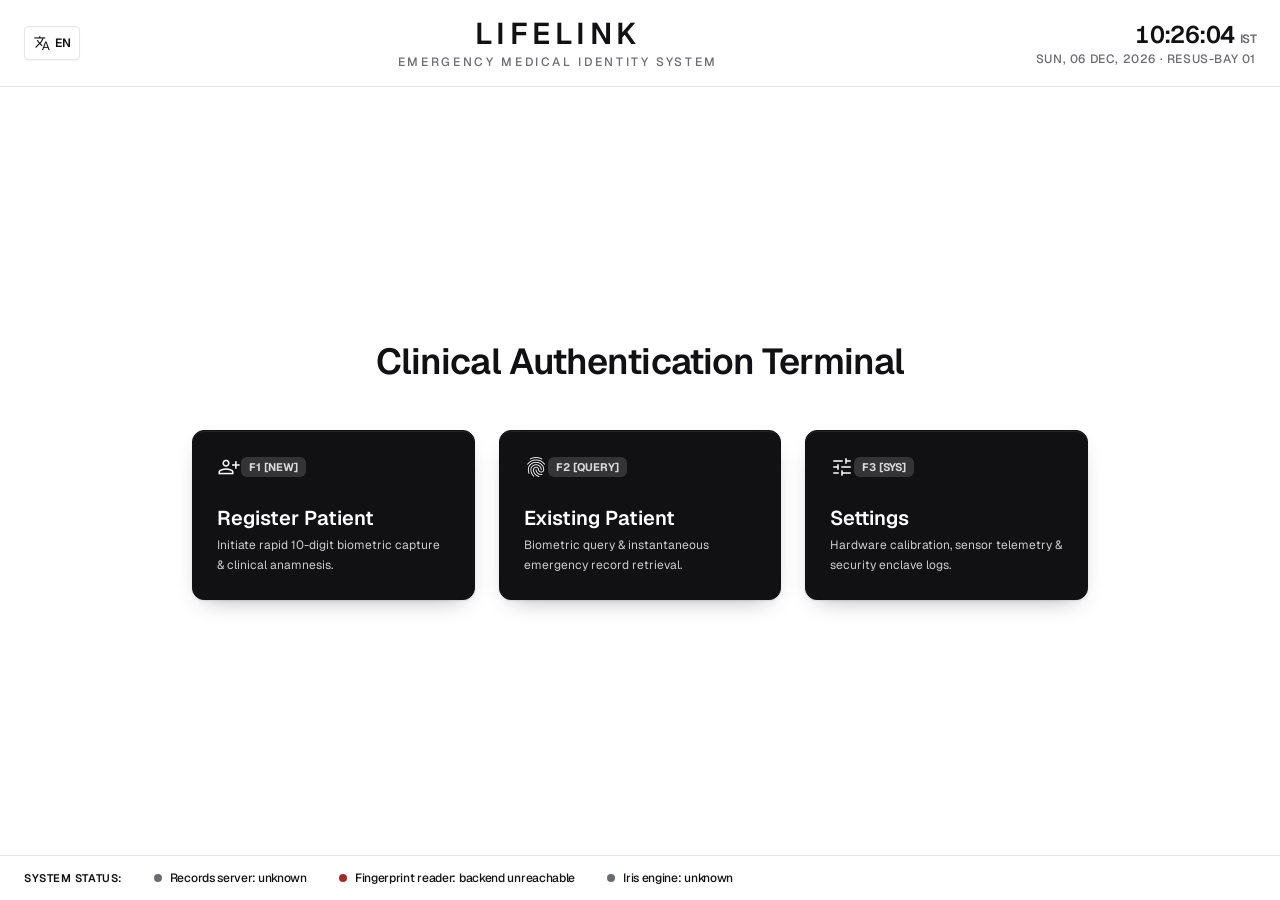
==== commit 4e65af21: "Add local schema, fonts and transliteration; update backend, devices and UI Co-Authored-By: Claude O" ====
--- a/index.html
+++ b/index.html
@@ -8,11 +8,14 @@
   <!-- Tailwind CSS — precompiled & inlined at build time (see tools/build-tailwind.md).
        No external CDN request at runtime: this file works fully offline. -->
   <style>
-*,:after,:before{--tw-border-spacing-x:0;--tw-border-spacing-y:0;--tw-translate-x:0;--tw-translate-y:0;--tw-rotate:0;--tw-skew-x:0;--tw-skew-y:0;--tw-scale-x:1;--tw-scale-y:1;--tw-pan-x: ;--tw-pan-y: ;--tw-pinch-zoom: ;--tw-scroll-snap-strictness:proximity;--tw-gradient-from-position: ;--tw-gradient-via-position: ;--tw-gradient-to-position: ;--tw-ordinal: ;--tw-slashed-zero: ;--tw-numeric-figure: ;--tw-numeric-spacing: ;--tw-numeric-fraction: ;--tw-ring-inset: ;--tw-ring-offset-width:0px;--tw-ring-offset-color:#fff;--tw-ring-color:rgba(59,130,246,.5);--tw-ring-offset-shadow:0 0 #0000;--tw-ring-shadow:0 0 #0000;--tw-shadow:0 0 #0000;--tw-shadow-colored:0 0 #0000;--tw-blur: ;--tw-brightness: ;--tw-contrast: ;--tw-grayscale: ;--tw-hue-rotate: ;--tw-invert: ;--tw-saturate: ;--tw-sepia: ;--tw-drop-shadow: ;--tw-backdrop-blur: ;--tw-backdrop-brightness: ;--tw-backdrop-contrast: ;--tw-backdrop-grayscale: ;--tw-backdrop-hue-rotate: ;--tw-backdrop-invert: ;--tw-backdrop-opacity: ;--tw-backdrop-saturate: ;--tw-backdrop-sepia: ;--tw-contain-size: ;--tw-contain-layout: ;--tw-contain-paint: ;--tw-contain-style: }::backdrop{--tw-border-spacing-x:0;--tw-border-spacing-y:0;--tw-translate-x:0;--tw-translate-y:0;--tw-rotate:0;--tw-skew-x:0;--tw-skew-y:0;--tw-scale-x:1;--tw-scale-y:1;--tw-pan-x: ;--tw-pan-y: ;--tw-pinch-zoom: ;--tw-scroll-snap-strictness:proximity;--tw-gradient-from-position: ;--tw-gradient-via-position: ;--tw-gradient-to-position: ;--tw-ordinal: ;--tw-slashed-zero: ;--tw-numeric-figure: ;--tw-numeric-spacing: ;--tw-numeric-fraction: ;--tw-ring-inset: ;--tw-ring-offset-width:0px;--tw-ring-offset-color:#fff;--tw-ring-color:rgba(59,130,246,.5);--tw-ring-offset-shadow:0 0 #0000;--tw-ring-shadow:0 0 #0000;--tw-shadow:0 0 #0000;--tw-shadow-colored:0 0 #0000;--tw-blur: ;--tw-brightness: ;--tw-contrast: ;--tw-grayscale: ;--tw-hue-rotate: ;--tw-invert: ;--tw-saturate: ;--tw-sepia: ;--tw-drop-shadow: ;--tw-backdrop-blur: ;--tw-backdrop-brightness: ;--tw-backdrop-contrast: ;--tw-backdrop-grayscale: ;--tw-backdrop-hue-rotate: ;--tw-backdrop-invert: ;--tw-backdrop-opacity: ;--tw-backdrop-saturate: ;--tw-backdrop-sepia: ;--tw-contain-size: ;--tw-contain-layout: ;--tw-contain-paint: ;--tw-contain-style: }/*! tailwindcss v3.4.17 | MIT License | https://tailwindcss.com*/*,:after,:before{border:0 solid #e5e7eb;box-sizing:border-box}:after,:before{--tw-content:""}:host,html{line-height:1.5;-webkit-text-size-adjust:100%;font-family:Geist,Calibri,-apple-system,BlinkMacSystemFont,sans-serif;font-feature-settings:normal;font-variation-settings:normal;-moz-tab-size:4;-o-tab-size:4;tab-size:4;-webkit-tap-highlight-color:transparent}body{line-height:inherit;margin:0}hr{border-top-width:1px;color:inherit;height:0}abbr:where([title]){-webkit-text-decoration:underline dotted;text-decoration:underline dotted}h1,h2,h3,h4,h5,h6{font-size:inherit;font-weight:inherit}a{color:inherit;text-decoration:inherit}b,strong{font-weight:bolder}code,kbd,pre,samp{font-family:Geist,Calibri,-apple-system,BlinkMacSystemFont,sans-serif;font-feature-settings:normal;font-size:1em;font-variation-settings:normal}small{font-size:80%}sub,sup{font-size:75%;line-height:0;position:relative;vertical-align:baseline}sub{bottom:-.25em}sup{top:-.5em}table{border-collapse:collapse;border-color:inherit;text-indent:0}button,input,optgroup,select,textarea{color:inherit;font-family:inherit;font-feature-settings:inherit;font-size:100%;font-variation-settings:inherit;font-weight:inherit;letter-spacing:inherit;line-height:inherit;margin:0;padding:0}button,select{text-transform:none}button,input:where([type=button]),input:where([type=reset]),input:where([type=submit]){-webkit-appearance:button;background-color:transparent;background-image:none}:-moz-focusring{outline:auto}:-moz-ui-invalid{box-shadow:none}progress{vertical-align:baseline}::-webkit-inner-spin-button,::-webkit-outer-spin-button{height:auto}[type=search]{-webkit-appearance:textfield;outline-offset:-2px}::-webkit-search-decoration{-webkit-appearance:none}::-webkit-file-upload-button{-webkit-appearance:button;font:inherit}summary{display:list-item}blockquote,dd,dl,figure,h1,h2,h3,h4,h5,h6,hr,p,pre{margin:0}fieldset{margin:0}fieldset,legend{padding:0}menu,ol,ul{list-style:none;margin:0;padding:0}dialog{padding:0}textarea{resize:vertical}input::-moz-placeholder,textarea::-moz-placeholder{color:#9ca3af;opacity:1}input::placeholder,textarea::placeholder{color:#9ca3af;opacity:1}[role=button],button{cursor:pointer}:disabled{cursor:default}audio,canvas,embed,iframe,img,object,svg,video{display:block;vertical-align:middle}img,video{height:auto;max-width:100%}[hidden]:where(:not([hidden=until-found])){display:none}.\!container{width:100%!important}.container{width:100%}@media (min-width:640px){.\!container{max-width:640px!important}.container{max-width:640px}}@media (min-width:768px){.\!container{max-width:768px!important}.container{max-width:768px}}@media (min-width:1024px){.\!container{max-width:1024px!important}.container{max-width:1024px}}@media (min-width:1280px){.\!container{max-width:1280px!important}.container{max-width:1280px}}@media (min-width:1536px){.\!container{max-width:1536px!important}.container{max-width:1536px}}.pointer-events-none{pointer-events:none}.collapse{visibility:collapse}.fixed{position:fixed}.absolute{position:absolute}.relative{position:relative}.sticky{position:sticky}.inset-0{inset:0}.inset-2{inset:.5rem}.inset-4{inset:1rem}.-bottom-\[1px\]{bottom:-1px}.-left-\[1px\]{left:-1px}.-right-\[1px\]{right:-1px}.-top-\[1px\]{top:-1px}.bottom-2{bottom:.5rem}.left-3{left:.75rem}.top-0{top:0}.top-2{top:.5rem}.top-2\.5{top:.625rem}.z-40{z-index:40}.z-50{z-index:50}.mx-auto{margin-left:auto;margin-right:auto}.my-4{margin-bottom:1rem;margin-top:1rem}.my-auto{margin-bottom:auto;margin-top:auto}.mb-0{margin-bottom:0}.mb-0\.5{margin-bottom:.125rem}.mb-1{margin-bottom:.25rem}.mb-1\.5{margin-bottom:.375rem}.mb-10{margin-bottom:2.5rem}.mb-2{margin-bottom:.5rem}.mb-3{margin-bottom:.75rem}.mb-4{margin-bottom:1rem}.mb-6{margin-bottom:1.5rem}.ml-1{margin-left:.25rem}.mr-1{margin-right:.25rem}.mr-1\.5{margin-right:.375rem}.mt-0{margin-top:0}.mt-0\.5{margin-top:.125rem}.mt-1{margin-top:.25rem}.mt-2{margin-top:.5rem}.mt-3{margin-top:.75rem}.mt-4{margin-top:1rem}.mt-6{margin-top:1.5rem}.line-clamp-2{-webkit-line-clamp:2}.line-clamp-2,.line-clamp-3{display:-webkit-box;overflow:hidden;-webkit-box-orient:vertical}.line-clamp-3{-webkit-line-clamp:3}.block{display:block}.inline-block{display:inline-block}.flex{display:flex}.inline-flex{display:inline-flex}.table{display:table}.grid{display:grid}.hidden{display:none}.aspect-square{aspect-ratio:1/1}.h-1{height:.25rem}.h-1\.5{height:.375rem}.h-12{height:3rem}.h-14{height:3.5rem}.h-16{height:4rem}.h-2{height:.5rem}.h-2\.5{height:.625rem}.h-2\/3{height:66.666667%}.h-20{height:5rem}.h-24{height:6rem}.h-3{height:.75rem}.h-32{height:8rem}.h-4{height:1rem}.h-6{height:1.5rem}.h-64{height:16rem}.h-8{height:2rem}.h-9{height:2.25rem}.h-full{height:100%}.max-h-48{max-height:12rem}.\!min-h-\[34px\]{min-height:34px!important}.\!min-h-\[38px\]{min-height:38px!important}.\!min-h-\[40px\]{min-height:40px!important}.\!min-h-\[42px\]{min-height:42px!important}.\!min-h-\[80px\]{min-height:80px!important}.min-h-\[130px\]{min-height:130px}.min-h-\[170px\]{min-height:170px}.min-h-\[400px\]{min-height:400px}.min-h-\[40px\]{min-height:40px}.min-h-screen{min-height:100vh}.\!w-auto{width:auto!important}.w-1{width:.25rem}.w-1\.5{width:.375rem}.w-12{width:3rem}.w-14{width:3.5rem}.w-16{width:4rem}.w-2{width:.5rem}.w-2\.5{width:.625rem}.w-2\/3{width:66.666667%}.w-20{width:5rem}.w-28{width:7rem}.w-3{width:.75rem}.w-4{width:1rem}.w-56{width:14rem}.w-6{width:1.5rem}.w-64{width:16rem}.w-72{width:18rem}.w-9{width:2.25rem}.w-full{width:100%}.min-w-0{min-width:0}.min-w-\[110px\]{min-width:110px}.min-w-\[120px\]{min-width:120px}.min-w-\[200px\]{min-width:200px}.max-w-2xl{max-width:42rem}.max-w-4xl{max-width:56rem}.max-w-5xl{max-width:64rem}.max-w-6xl{max-width:72rem}.max-w-7xl{max-width:80rem}.max-w-lg{max-width:32rem}.max-w-md{max-width:28rem}.max-w-sm{max-width:24rem}.max-w-xl{max-width:36rem}.flex-1{flex:1 1 0%}.flex-shrink{flex-shrink:1}.shrink-0{flex-shrink:0}.transform{transform:translate(var(--tw-translate-x),var(--tw-translate-y)) rotate(var(--tw-rotate)) skewX(var(--tw-skew-x)) skewY(var(--tw-skew-y)) scaleX(var(--tw-scale-x)) scaleY(var(--tw-scale-y))}@keyframes ping{75%,to{opacity:0;transform:scale(2)}}.animate-ping{animation:ping 1s cubic-bezier(0,0,.2,1) infinite}@keyframes pulse{50%{opacity:.5}}.animate-pulse{animation:pulse 2s cubic-bezier(.4,0,.6,1) infinite}@keyframes spin{to{transform:rotate(1turn)}}.animate-spin{animation:spin 1s linear infinite}.cursor-pointer{cursor:pointer}.select-none{-webkit-user-select:none;-moz-user-select:none;user-select:none}.grid-cols-1{grid-template-columns:repeat(1,minmax(0,1fr))}.grid-cols-10{grid-template-columns:repeat(10,minmax(0,1fr))}.grid-cols-2{grid-template-columns:repeat(2,minmax(0,1fr))}.flex-col{flex-direction:column}.flex-wrap{flex-wrap:wrap}.items-start{align-items:flex-start}.items-center{align-items:center}.items-baseline{align-items:baseline}.items-stretch{align-items:stretch}.justify-start{justify-content:flex-start}.justify-end{justify-content:flex-end}.justify-center{justify-content:center}.justify-between{justify-content:space-between}.gap-1{gap:.25rem}.gap-1\.5{gap:.375rem}.gap-2{gap:.5rem}.gap-3{gap:.75rem}.gap-4{gap:1rem}.gap-6{gap:1.5rem}.gap-x-4{-moz-column-gap:1rem;column-gap:1rem}.gap-y-1{row-gap:.25rem}.space-x-1>:not([hidden])~:not([hidden]){--tw-space-x-reverse:0;margin-left:calc(.25rem*(1 - var(--tw-space-x-reverse)));margin-right:calc(.25rem*var(--tw-space-x-reverse))}.space-x-1\.5>:not([hidden])~:not([hidden]){--tw-space-x-reverse:0;margin-left:calc(.375rem*(1 - var(--tw-space-x-reverse)));margin-right:calc(.375rem*var(--tw-space-x-reverse))}.space-x-2>:not([hidden])~:not([hidden]){--tw-space-x-reverse:0;margin-left:calc(.5rem*(1 - var(--tw-space-x-reverse)));margin-right:calc(.5rem*var(--tw-space-x-reverse))}.space-x-2\.5>:not([hidden])~:not([hidden]){--tw-space-x-reverse:0;margin-left:calc(.625rem*(1 - var(--tw-space-x-reverse)));margin-right:calc(.625rem*var(--tw-space-x-reverse))}.space-x-3>:not([hidden])~:not([hidden]){--tw-space-x-reverse:0;margin-left:calc(.75rem*(1 - var(--tw-space-x-reverse)));margin-right:calc(.75rem*var(--tw-space-x-reverse))}.space-x-4>:not([hidden])~:not([hidden]){--tw-space-x-reverse:0;margin-left:calc(1rem*(1 - var(--tw-space-x-reverse)));margin-right:calc(1rem*var(--tw-space-x-reverse))}.space-x-6>:not([hidden])~:not([hidden]){--tw-space-x-reverse:0;margin-left:calc(1.5rem*(1 - var(--tw-space-x-reverse)));margin-right:calc(1.5rem*var(--tw-space-x-reverse))}.space-y-1>:not([hidden])~:not([hidden]){--tw-space-y-reverse:0;margin-bottom:calc(.25rem*var(--tw-space-y-reverse));margin-top:calc(.25rem*(1 - var(--tw-space-y-reverse)))}.space-y-1\.5>:not([hidden])~:not([hidden]){--tw-space-y-reverse:0;margin-bottom:calc(.375rem*var(--tw-space-y-reverse));margin-top:calc(.375rem*(1 - var(--tw-space-y-reverse)))}.space-y-2>:not([hidden])~:not([hidden]){--tw-space-y-reverse:0;margin-bottom:calc(.5rem*var(--tw-space-y-reverse));margin-top:calc(.5rem*(1 - var(--tw-space-y-reverse)))}.space-y-2\.5>:not([hidden])~:not([hidden]){--tw-space-y-reverse:0;margin-bottom:calc(.625rem*var(--tw-space-y-reverse));margin-top:calc(.625rem*(1 - var(--tw-space-y-reverse)))}.space-y-3>:not([hidden])~:not([hidden]){--tw-space-y-reverse:0;margin-bottom:calc(.75rem*var(--tw-space-y-reverse));margin-top:calc(.75rem*(1 - var(--tw-space-y-reverse)))}.space-y-4>:not([hidden])~:not([hidden]){--tw-space-y-reverse:0;margin-bottom:calc(1rem*var(--tw-space-y-reverse));margin-top:calc(1rem*(1 - var(--tw-space-y-reverse)))}.space-y-5>:not([hidden])~:not([hidden]){--tw-space-y-reverse:0;margin-bottom:calc(1.25rem*var(--tw-space-y-reverse));margin-top:calc(1.25rem*(1 - var(--tw-space-y-reverse)))}.space-y-6>:not([hidden])~:not([hidden]){--tw-space-y-reverse:0;margin-bottom:calc(1.5rem*var(--tw-space-y-reverse));margin-top:calc(1.5rem*(1 - var(--tw-space-y-reverse)))}.overflow-hidden{overflow:hidden}.overflow-x-auto{overflow-x:auto}.overflow-y-auto{overflow-y:auto}.rounded{border-radius:6px}.rounded-full{border-radius:9999px}.rounded-lg{border-radius:12px}.border{border-width:1px}.border-2{border-width:2px}.border-b{border-bottom-width:1px}.border-b-2{border-bottom-width:2px}.border-l-2{border-left-width:2px}.border-l-4{border-left-width:4px}.border-r-2{border-right-width:2px}.border-t{border-top-width:1px}.border-t-2{border-top-width:2px}.border-dashed{border-style:dashed}.border-\[\#111113\]{--tw-border-opacity:1;border-color:rgb(17 17 19/var(--tw-border-opacity,1))}.border-\[\#2A2A2A\]{--tw-border-opacity:1;border-color:rgb(42 42 42/var(--tw-border-opacity,1))}.border-\[\#333333\]{--tw-border-opacity:1;border-color:rgb(51 51 51/var(--tw-border-opacity,1))}.border-\[\#3A7A3A\]{--tw-border-opacity:1;border-color:rgb(58 122 58/var(--tw-border-opacity,1))}.border-\[\#3A7A3A\]\/30{border-color:rgba(58,122,58,.3)}.border-\[\#444\]{--tw-border-opacity:1;border-color:rgb(68 68 68/var(--tw-border-opacity,1))}.border-\[\#A12A2A\]{--tw-border-opacity:1;border-color:rgb(161 42 42/var(--tw-border-opacity,1))}.border-\[\#B58B00\]{--tw-border-opacity:1;border-color:rgb(181 139 0/var(--tw-border-opacity,1))}.border-\[\#E4E4E7\]{--tw-border-opacity:1;border-color:rgb(228 228 231/var(--tw-border-opacity,1))}.border-\[\#ECECEE\]{--tw-border-opacity:1;border-color:rgb(236 236 238/var(--tw-border-opacity,1))}.border-\[\#F1F1F3\]{--tw-border-opacity:1;border-color:rgb(241 241 243/var(--tw-border-opacity,1))}.border-white{--tw-border-opacity:1;border-color:rgb(255 255 255/var(--tw-border-opacity,1))}.border-white\/40{border-color:hsla(0,0%,100%,.4)}.border-l-\[\#3A7A3A\]{--tw-border-opacity:1;border-left-color:rgb(58 122 58/var(--tw-border-opacity,1))}.border-l-\[\#A12A2A\]{--tw-border-opacity:1;border-left-color:rgb(161 42 42/var(--tw-border-opacity,1))}.bg-\[\#111113\]{--tw-bg-opacity:1;background-color:rgb(17 17 19/var(--tw-bg-opacity,1))}.bg-\[\#111315\]{--tw-bg-opacity:1;background-color:rgb(17 19 21/var(--tw-bg-opacity,1))}.bg-\[\#3A7A3A\]{--tw-bg-opacity:1;background-color:rgb(58 122 58/var(--tw-bg-opacity,1))}.bg-\[\#3A7A3A\]\/10{background-color:rgba(58,122,58,.1)}.bg-\[\#6B6B72\]{--tw-bg-opacity:1;background-color:rgb(107 107 114/var(--tw-bg-opacity,1))}.bg-\[\#A12A2A\]{--tw-bg-opacity:1;background-color:rgb(161 42 42/var(--tw-bg-opacity,1))}.bg-\[\#A12A2A\]\/10{background-color:rgba(161,42,42,.1)}.bg-\[\#B58B00\]{--tw-bg-opacity:1;background-color:rgb(181 139 0/var(--tw-bg-opacity,1))}.bg-\[\#B58B00\]\/10{background-color:rgba(181,139,0,.1)}.bg-\[\#B58B00\]\/5{background-color:rgba(181,139,0,.05)}.bg-\[\#EFEFF1\]{--tw-bg-opacity:1;background-color:rgb(239 239 241/var(--tw-bg-opacity,1))}.bg-\[\#F7F7F8\]{--tw-bg-opacity:1;background-color:rgb(247 247 248/var(--tw-bg-opacity,1))}.bg-\[\#FFFFFF\]{--tw-bg-opacity:1;background-color:rgb(255 255 255/var(--tw-bg-opacity,1))}.bg-\[\#FFFFFF\]\/15{background-color:hsla(0,0%,100%,.15)}.bg-black{--tw-bg-opacity:1;background-color:rgb(0 0 0/var(--tw-bg-opacity,1))}.bg-black\/60{background-color:rgba(0,0,0,.6)}.bg-black\/80{background-color:rgba(0,0,0,.8)}.bg-white{--tw-bg-opacity:1;background-color:rgb(255 255 255/var(--tw-bg-opacity,1))}.bg-white\/90{background-color:hsla(0,0%,100%,.9)}.stroke-current{stroke:currentColor}.object-cover{-o-object-fit:cover;object-fit:cover}.p-1{padding:.25rem}.p-1\.5{padding:.375rem}.p-12{padding:3rem}.p-2{padding:.5rem}.p-2\.5{padding:.625rem}.p-3{padding:.75rem}.p-4{padding:1rem}.p-5{padding:1.25rem}.p-6{padding:1.5rem}.px-1{padding-left:.25rem;padding-right:.25rem}.px-1\.5{padding-left:.375rem;padding-right:.375rem}.px-2{padding-left:.5rem;padding-right:.5rem}.px-2\.5{padding-left:.625rem;padding-right:.625rem}.px-3{padding-left:.75rem;padding-right:.75rem}.px-4{padding-left:1rem;padding-right:1rem}.px-5{padding-left:1.25rem;padding-right:1.25rem}.px-6{padding-left:1.5rem;padding-right:1.5rem}.px-8{padding-left:2rem;padding-right:2rem}.py-0{padding-bottom:0;padding-top:0}.py-0\.5{padding-bottom:.125rem;padding-top:.125rem}.py-1{padding-bottom:.25rem;padding-top:.25rem}.py-1\.5{padding-bottom:.375rem;padding-top:.375rem}.py-2{padding-bottom:.5rem;padding-top:.5rem}.py-2\.5{padding-bottom:.625rem;padding-top:.625rem}.py-3{padding-bottom:.75rem;padding-top:.75rem}.py-3\.5{padding-bottom:.875rem;padding-top:.875rem}.py-4{padding-bottom:1rem;padding-top:1rem}.py-5{padding-bottom:1.25rem;padding-top:1.25rem}.py-6{padding-bottom:1.5rem;padding-top:1.5rem}.py-8{padding-bottom:2rem;padding-top:2rem}.\!pl-10{padding-left:2.5rem!important}.pb-1{padding-bottom:.25rem}.pb-1\.5{padding-bottom:.375rem}.pb-2{padding-bottom:.5rem}.pb-3{padding-bottom:.75rem}.pb-4{padding-bottom:1rem}.pt-1{padding-top:.25rem}.pt-2{padding-top:.5rem}.pt-3{padding-top:.75rem}.pt-4{padding-top:1rem}.text-left{text-align:left}.text-center{text-align:center}.text-right{text-align:right}.font-mono,.font-sans{font-family:Geist,Calibri,-apple-system,BlinkMacSystemFont,sans-serif}.text-2xl{font-size:1.5rem;line-height:2rem}.text-3xl{font-size:1.875rem;line-height:2.25rem}.text-4xl{font-size:2.25rem;line-height:2.5rem}.text-\[10px\]{font-size:10px}.text-\[11px\]{font-size:11px}.text-\[14px\]{font-size:14px}.text-\[16px\]{font-size:16px}.text-\[18px\]{font-size:18px}.text-\[20px\]{font-size:20px}.text-\[22px\]{font-size:22px}.text-\[24px\]{font-size:24px}.text-\[28px\]{font-size:28px}.text-\[32px\]{font-size:32px}.text-\[36px\]{font-size:36px}.text-\[6px\]{font-size:6px}.text-base{font-size:1rem;line-height:1.5rem}.text-lg{font-size:1.125rem;line-height:1.75rem}.text-sm{font-size:.875rem;line-height:1.25rem}.text-xl{font-size:1.25rem;line-height:1.75rem}.text-xs{font-size:.75rem;line-height:1rem}.font-bold{font-weight:700}.font-medium{font-weight:500}.font-normal{font-weight:400}.font-semibold{font-weight:600}.uppercase{text-transform:uppercase}.tabular-nums{--tw-numeric-spacing:tabular-nums;font-variant-numeric:var(--tw-ordinal) var(--tw-slashed-zero) var(--tw-numeric-figure) var(--tw-numeric-spacing) var(--tw-numeric-fraction)}.leading-none{line-height:1}.leading-relaxed{line-height:1.625}.leading-snug{line-height:1.375}.leading-tight{line-height:1.25}.tracking-\[0\.15em\]{letter-spacing:.15em}.tracking-\[0\.22em\]{letter-spacing:.22em}.tracking-tight{letter-spacing:-.025em}.tracking-wider{letter-spacing:.05em}.tracking-widest{letter-spacing:.1em}.text-\[\#111113\]{--tw-text-opacity:1;color:rgb(17 17 19/var(--tw-text-opacity,1))}.text-\[\#34343A\]{--tw-text-opacity:1;color:rgb(52 52 58/var(--tw-text-opacity,1))}.text-\[\#3A7A3A\]{--tw-text-opacity:1;color:rgb(58 122 58/var(--tw-text-opacity,1))}.text-\[\#44444A\]{--tw-text-opacity:1;color:rgb(68 68 74/var(--tw-text-opacity,1))}.text-\[\#55555C\]{--tw-text-opacity:1;color:rgb(85 85 92/var(--tw-text-opacity,1))}.text-\[\#6B6B72\]{--tw-text-opacity:1;color:rgb(107 107 114/var(--tw-text-opacity,1))}.text-\[\#74747B\]{--tw-text-opacity:1;color:rgb(116 116 123/var(--tw-text-opacity,1))}.text-\[\#8A8A91\]{--tw-text-opacity:1;color:rgb(138 138 145/var(--tw-text-opacity,1))}.text-\[\#9A9AA0\]{--tw-text-opacity:1;color:rgb(154 154 160/var(--tw-text-opacity,1))}.text-\[\#A12A2A\]{--tw-text-opacity:1;color:rgb(161 42 42/var(--tw-text-opacity,1))}.text-\[\#A6A6AC\]{--tw-text-opacity:1;color:rgb(166 166 172/var(--tw-text-opacity,1))}.text-\[\#B58B00\]{--tw-text-opacity:1;color:rgb(181 139 0/var(--tw-text-opacity,1))}.text-\[\#CCCCCC\]{--tw-text-opacity:1;color:rgb(204 204 204/var(--tw-text-opacity,1))}.text-\[\#D9D9D9\]{--tw-text-opacity:1;color:rgb(217 217 217/var(--tw-text-opacity,1))}.text-white{--tw-text-opacity:1;color:rgb(255 255 255/var(--tw-text-opacity,1))}.text-white\/80{color:hsla(0,0%,100%,.8)}.text-yellow-400{--tw-text-opacity:1;color:rgb(250 204 21/var(--tw-text-opacity,1))}.underline{text-decoration-line:underline}.antialiased{-webkit-font-smoothing:antialiased;-moz-osx-font-smoothing:grayscale}.opacity-25{opacity:.25}.opacity-50{opacity:.5}.shadow-2xl{--tw-shadow:0 25px 50px -12px rgba(0,0,0,.25);--tw-shadow-colored:0 25px 50px -12px var(--tw-shadow-color)}.shadow-2xl,.shadow-sm{box-shadow:var(--tw-ring-offset-shadow,0 0 #0000),var(--tw-ring-shadow,0 0 #0000),var(--tw-shadow)}.shadow-sm{--tw-shadow:0 1px 2px 0 rgba(0,0,0,.05);--tw-shadow-colored:0 1px 2px 0 var(--tw-shadow-color)}.outline{outline-style:solid}.ring-2{--tw-ring-offset-shadow:var(--tw-ring-inset) 0 0 0 var(--tw-ring-offset-width) var(--tw-ring-offset-color);--tw-ring-shadow:var(--tw-ring-inset) 0 0 0 calc(2px + var(--tw-ring-offset-width)) var(--tw-ring-color)}.ring-2,.ring-4{box-shadow:var(--tw-ring-offset-shadow),var(--tw-ring-shadow),var(--tw-shadow,0 0 #0000)}.ring-4{--tw-ring-offset-shadow:var(--tw-ring-inset) 0 0 0 var(--tw-ring-offset-width) var(--tw-ring-offset-color);--tw-ring-shadow:var(--tw-ring-inset) 0 0 0 calc(4px + var(--tw-ring-offset-width)) var(--tw-ring-color)}.ring-\[\#111113\]{--tw-ring-opacity:1;--tw-ring-color:rgb(17 17 19/var(--tw-ring-opacity,1))}.ring-\[\#B58B00\]{--tw-ring-opacity:1;--tw-ring-color:rgb(181 139 0/var(--tw-ring-opacity,1))}.ring-\[\#EFEFF1\]{--tw-ring-opacity:1;--tw-ring-color:rgb(239 239 241/var(--tw-ring-opacity,1))}.grayscale{--tw-grayscale:grayscale(100%)}.filter,.grayscale{filter:var(--tw-blur) var(--tw-brightness) var(--tw-contrast) var(--tw-grayscale) var(--tw-hue-rotate) var(--tw-invert) var(--tw-saturate) var(--tw-sepia) var(--tw-drop-shadow)}.transition{transition-duration:.15s;transition-property:color,background-color,border-color,text-decoration-color,fill,stroke,opacity,box-shadow,transform,filter,-webkit-backdrop-filter;transition-property:color,background-color,border-color,text-decoration-color,fill,stroke,opacity,box-shadow,transform,filter,backdrop-filter;transition-property:color,background-color,border-color,text-decoration-color,fill,stroke,opacity,box-shadow,transform,filter,backdrop-filter,-webkit-backdrop-filter;transition-timing-function:cubic-bezier(.4,0,.2,1)}.transition-all{transition-duration:.15s;transition-property:all;transition-timing-function:cubic-bezier(.4,0,.2,1)}.transition-colors{transition-duration:.15s;transition-property:color,background-color,border-color,text-decoration-color,fill,stroke;transition-timing-function:cubic-bezier(.4,0,.2,1)}.duration-300{transition-duration:.3s}.ease-in-out{transition-timing-function:cubic-bezier(.4,0,.2,1)}.hover\:border-\[\#111113\]:hover{--tw-border-opacity:1;border-color:rgb(17 17 19/var(--tw-border-opacity,1))}.hover\:border-\[\#C9C9CE\]:hover{--tw-border-opacity:1;border-color:rgb(201 201 206/var(--tw-border-opacity,1))}.hover\:bg-\[\#F4F4F6\]:hover{--tw-bg-opacity:1;background-color:rgb(244 244 246/var(--tw-bg-opacity,1))}.hover\:text-\[\#111113\]:hover{--tw-text-opacity:1;color:rgb(17 17 19/var(--tw-text-opacity,1))}.hover\:text-black:hover{--tw-text-opacity:1;color:rgb(0 0 0/var(--tw-text-opacity,1))}.hover\:underline:hover{text-decoration-line:underline}.disabled\:cursor-not-allowed:disabled{cursor:not-allowed}.disabled\:opacity-40:disabled{opacity:.4}@media (min-width:640px){.sm\:grid-cols-4{grid-template-columns:repeat(4,minmax(0,1fr))}.sm\:flex-row{flex-direction:row}}@media (min-width:768px){.md\:col-span-2{grid-column:span 2/span 2}.md\:col-span-4{grid-column:span 4/span 4}.md\:col-span-5{grid-column:span 5/span 5}.md\:col-span-6{grid-column:span 6/span 6}.md\:col-span-7{grid-column:span 7/span 7}.md\:col-span-8{grid-column:span 8/span 8}.md\:grid-cols-12{grid-template-columns:repeat(12,minmax(0,1fr))}.md\:grid-cols-2{grid-template-columns:repeat(2,minmax(0,1fr))}.md\:grid-cols-3{grid-template-columns:repeat(3,minmax(0,1fr))}.md\:flex-row{flex-direction:row}.md\:items-end{align-items:flex-end}.md\:items-center{align-items:center}.md\:space-x-8>:not([hidden])~:not([hidden]){--tw-space-x-reverse:0;margin-left:calc(2rem*(1 - var(--tw-space-x-reverse)));margin-right:calc(2rem*var(--tw-space-x-reverse))}.md\:px-8{padding-left:2rem;padding-right:2rem}.md\:text-right{text-align:right}.md\:text-2xl{font-size:1.5rem;line-height:2rem}.md\:text-3xl{font-size:1.875rem;line-height:2.25rem}.md\:text-4xl{font-size:2.25rem;line-height:2.5rem}.md\:text-xs{font-size:.75rem;line-height:1rem}}@media (min-width:1024px){.lg\:col-span-5{grid-column:span 5/span 5}.lg\:col-span-7{grid-column:span 7/span 7}.lg\:grid-cols-12{grid-template-columns:repeat(12,minmax(0,1fr))}.lg\:grid-cols-3{grid-template-columns:repeat(3,minmax(0,1fr))}.lg\:grid-cols-4{grid-template-columns:repeat(4,minmax(0,1fr))}.lg\:flex-row{flex-direction:row}.lg\:items-start{align-items:flex-start}}
+*,:after,:before{--tw-border-spacing-x:0;--tw-border-spacing-y:0;--tw-translate-x:0;--tw-translate-y:0;--tw-rotate:0;--tw-skew-x:0;--tw-skew-y:0;--tw-scale-x:1;--tw-scale-y:1;--tw-pan-x: ;--tw-pan-y: ;--tw-pinch-zoom: ;--tw-scroll-snap-strictness:proximity;--tw-gradient-from-position: ;--tw-gradient-via-position: ;--tw-gradient-to-position: ;--tw-ordinal: ;--tw-slashed-zero: ;--tw-numeric-figure: ;--tw-numeric-spacing: ;--tw-numeric-fraction: ;--tw-ring-inset: ;--tw-ring-offset-width:0px;--tw-ring-offset-color:#fff;--tw-ring-color:rgba(59,130,246,.5);--tw-ring-offset-shadow:0 0 #0000;--tw-ring-shadow:0 0 #0000;--tw-shadow:0 0 #0000;--tw-shadow-colored:0 0 #0000;--tw-blur: ;--tw-brightness: ;--tw-contrast: ;--tw-grayscale: ;--tw-hue-rotate: ;--tw-invert: ;--tw-saturate: ;--tw-sepia: ;--tw-drop-shadow: ;--tw-backdrop-blur: ;--tw-backdrop-brightness: ;--tw-backdrop-contrast: ;--tw-backdrop-grayscale: ;--tw-backdrop-hue-rotate: ;--tw-backdrop-invert: ;--tw-backdrop-opacity: ;--tw-backdrop-saturate: ;--tw-backdrop-sepia: ;--tw-contain-size: ;--tw-contain-layout: ;--tw-contain-paint: ;--tw-contain-style: }::backdrop{--tw-border-spacing-x:0;--tw-border-spacing-y:0;--tw-translate-x:0;--tw-translate-y:0;--tw-rotate:0;--tw-skew-x:0;--tw-skew-y:0;--tw-scale-x:1;--tw-scale-y:1;--tw-pan-x: ;--tw-pan-y: ;--tw-pinch-zoom: ;--tw-scroll-snap-strictness:proximity;--tw-gradient-from-position: ;--tw-gradient-via-position: ;--tw-gradient-to-position: ;--tw-ordinal: ;--tw-slashed-zero: ;--tw-numeric-figure: ;--tw-numeric-spacing: ;--tw-numeric-fraction: ;--tw-ring-inset: ;--tw-ring-offset-width:0px;--tw-ring-offset-color:#fff;--tw-ring-color:rgba(59,130,246,.5);--tw-ring-offset-shadow:0 0 #0000;--tw-ring-shadow:0 0 #0000;--tw-shadow:0 0 #0000;--tw-shadow-colored:0 0 #0000;--tw-blur: ;--tw-brightness: ;--tw-contrast: ;--tw-grayscale: ;--tw-hue-rotate: ;--tw-invert: ;--tw-saturate: ;--tw-sepia: ;--tw-drop-shadow: ;--tw-backdrop-blur: ;--tw-backdrop-brightness: ;--tw-backdrop-contrast: ;--tw-backdrop-grayscale: ;--tw-backdrop-hue-rotate: ;--tw-backdrop-invert: ;--tw-backdrop-opacity: ;--tw-backdrop-saturate: ;--tw-backdrop-sepia: ;--tw-contain-size: ;--tw-contain-layout: ;--tw-contain-paint: ;--tw-contain-style: }/*! tailwindcss v3.4.17 | MIT License | https://tailwindcss.com*/*,:after,:before{border:0 solid #e5e7eb;box-sizing:border-box}:after,:before{--tw-content:""}:host,html{line-height:1.5;-webkit-text-size-adjust:100%;font-family:Geist,Calibri,-apple-system,BlinkMacSystemFont,sans-serif;font-feature-settings:normal;font-variation-settings:normal;-moz-tab-size:4;-o-tab-size:4;tab-size:4;-webkit-tap-highlight-color:transparent}body{line-height:inherit;margin:0}hr{border-top-width:1px;color:inherit;height:0}abbr:where([title]){-webkit-text-decoration:underline dotted;text-decoration:underline dotted}h1,h2,h3,h4,h5,h6{font-size:inherit;font-weight:inherit}a{color:inherit;text-decoration:inherit}b,strong{font-weight:bolder}code,kbd,pre,samp{font-family:Geist,Calibri,-apple-system,BlinkMacSystemFont,sans-serif;font-feature-settings:normal;font-size:1em;font-variation-settings:normal}small{font-size:80%}sub,sup{font-size:75%;line-height:0;position:relative;vertical-align:baseline}sub{bottom:-.25em}sup{top:-.5em}table{border-collapse:collapse;border-color:inherit;text-indent:0}button,input,optgroup,select,textarea{color:inherit;font-family:inherit;font-feature-settings:inherit;font-size:100%;font-variation-settings:inherit;font-weight:inherit;letter-spacing:inherit;line-height:inherit;margin:0;padding:0}button,select{text-transform:none}button,input:where([type=button]),input:where([type=reset]),input:where([type=submit]){-webkit-appearance:button;background-color:transparent;background-image:none}:-moz-focusring{outline:auto}:-moz-ui-invalid{box-shadow:none}progress{vertical-align:baseline}::-webkit-inner-spin-button,::-webkit-outer-spin-button{height:auto}[type=search]{-webkit-appearance:textfield;outline-offset:-2px}::-webkit-search-decoration{-webkit-appearance:none}::-webkit-file-upload-button{-webkit-appearance:button;font:inherit}summary{display:list-item}blockquote,dd,dl,figure,h1,h2,h3,h4,h5,h6,hr,p,pre{margin:0}fieldset{margin:0}fieldset,legend{padding:0}menu,ol,ul{list-style:none;margin:0;padding:0}dialog{padding:0}textarea{resize:vertical}input::-moz-placeholder,textarea::-moz-placeholder{color:#9ca3af;opacity:1}input::placeholder,textarea::placeholder{color:#9ca3af;opacity:1}[role=button],button{cursor:pointer}:disabled{cursor:default}audio,canvas,embed,iframe,img,object,svg,video{display:block;vertical-align:middle}img,video{height:auto;max-width:100%}[hidden]:where(:not([hidden=until-found])){display:none}.\!container{width:100%!important}.container{width:100%}@media (min-width:640px){.\!container{max-width:640px!important}.container{max-width:640px}}@media (min-width:768px){.\!container{max-width:768px!important}.container{max-width:768px}}@media (min-width:1024px){.\!container{max-width:1024px!important}.container{max-width:1024px}}@media (min-width:1280px){.\!container{max-width:1280px!important}.container{max-width:1280px}}@media (min-width:1536px){.\!container{max-width:1536px!important}.container{max-width:1536px}}.pointer-events-none{pointer-events:none}.visible{visibility:visible}.collapse{visibility:collapse}.fixed{position:fixed}.absolute{position:absolute}.relative{position:relative}.sticky{position:sticky}.inset-0{inset:0}.inset-2{inset:.5rem}.inset-4{inset:1rem}.bottom-2{bottom:.5rem}.left-3{left:.75rem}.top-0{top:0}.top-2{top:.5rem}.top-2\.5{top:.625rem}.z-40{z-index:40}.z-50{z-index:50}.mx-auto{margin-left:auto;margin-right:auto}.my-4{margin-bottom:1rem;margin-top:1rem}.my-auto{margin-bottom:auto;margin-top:auto}.mb-0{margin-bottom:0}.mb-0\.5{margin-bottom:.125rem}.mb-1{margin-bottom:.25rem}.mb-1\.5{margin-bottom:.375rem}.mb-10{margin-bottom:2.5rem}.mb-2{margin-bottom:.5rem}.mb-3{margin-bottom:.75rem}.mb-4{margin-bottom:1rem}.mb-6{margin-bottom:1.5rem}.ml-1{margin-left:.25rem}.mr-1{margin-right:.25rem}.mr-1\.5{margin-right:.375rem}.mt-0{margin-top:0}.mt-0\.5{margin-top:.125rem}.mt-1{margin-top:.25rem}.mt-2{margin-top:.5rem}.mt-3{margin-top:.75rem}.mt-4{margin-top:1rem}.mt-6{margin-top:1.5rem}.line-clamp-2{-webkit-line-clamp:2}.line-clamp-2,.line-clamp-3{display:-webkit-box;overflow:hidden;-webkit-box-orient:vertical}.line-clamp-3{-webkit-line-clamp:3}.block{display:block}.inline-block{display:inline-block}.flex{display:flex}.inline-flex{display:inline-flex}.table{display:table}.grid{display:grid}.hidden{display:none}.aspect-square{aspect-ratio:1/1}.h-1{height:.25rem}.h-1\.5{height:.375rem}.h-12{height:3rem}.h-14{height:3.5rem}.h-16{height:4rem}.h-2{height:.5rem}.h-2\/3{height:66.666667%}.h-20{height:5rem}.h-24{height:6rem}.h-3{height:.75rem}.h-32{height:8rem}.h-4{height:1rem}.h-6{height:1.5rem}.h-64{height:16rem}.h-8{height:2rem}.h-9{height:2.25rem}.h-full{height:100%}.max-h-48{max-height:12rem}.\!min-h-\[34px\]{min-height:34px!important}.\!min-h-\[38px\]{min-height:38px!important}.\!min-h-\[40px\]{min-height:40px!important}.\!min-h-\[42px\]{min-height:42px!important}.\!min-h-\[80px\]{min-height:80px!important}.min-h-\[170px\]{min-height:170px}.min-h-\[400px\]{min-height:400px}.min-h-\[40px\]{min-height:40px}.min-h-screen{min-height:100vh}.\!w-auto{width:auto!important}.w-1{width:.25rem}.w-1\.5{width:.375rem}.w-12{width:3rem}.w-14{width:3.5rem}.w-16{width:4rem}.w-2{width:.5rem}.w-2\/3{width:66.666667%}.w-20{width:5rem}.w-28{width:7rem}.w-3{width:.75rem}.w-4{width:1rem}.w-56{width:14rem}.w-6{width:1.5rem}.w-64{width:16rem}.w-72{width:18rem}.w-9{width:2.25rem}.w-full{width:100%}.min-w-0{min-width:0}.min-w-\[110px\]{min-width:110px}.min-w-\[120px\]{min-width:120px}.min-w-\[200px\]{min-width:200px}.max-w-2xl{max-width:42rem}.max-w-4xl{max-width:56rem}.max-w-5xl{max-width:64rem}.max-w-6xl{max-width:72rem}.max-w-7xl{max-width:80rem}.max-w-lg{max-width:32rem}.max-w-md{max-width:28rem}.max-w-sm{max-width:24rem}.max-w-xl{max-width:36rem}.flex-1{flex:1 1 0%}.flex-shrink{flex-shrink:1}.shrink-0{flex-shrink:0}.transform{transform:translate(var(--tw-translate-x),var(--tw-translate-y)) rotate(var(--tw-rotate)) skewX(var(--tw-skew-x)) skewY(var(--tw-skew-y)) scaleX(var(--tw-scale-x)) scaleY(var(--tw-scale-y))}@keyframes ping{75%,to{opacity:0;transform:scale(2)}}.animate-ping{animation:ping 1s cubic-bezier(0,0,.2,1) infinite}@keyframes pulse{50%{opacity:.5}}.animate-pulse{animation:pulse 2s cubic-bezier(.4,0,.6,1) infinite}@keyframes spin{to{transform:rotate(1turn)}}.animate-spin{animation:spin 1s linear infinite}.cursor-pointer{cursor:pointer}.select-none{-webkit-user-select:none;-moz-user-select:none;user-select:none}.grid-cols-1{grid-template-columns:repeat(1,minmax(0,1fr))}.grid-cols-10{grid-template-columns:repeat(10,minmax(0,1fr))}.grid-cols-2{grid-template-columns:repeat(2,minmax(0,1fr))}.flex-col{flex-direction:column}.flex-wrap{flex-wrap:wrap}.items-start{align-items:flex-start}.items-center{align-items:center}.items-baseline{align-items:baseline}.items-stretch{align-items:stretch}.justify-start{justify-content:flex-start}.justify-end{justify-content:flex-end}.justify-center{justify-content:center}.justify-between{justify-content:space-between}.gap-1{gap:.25rem}.gap-1\.5{gap:.375rem}.gap-2{gap:.5rem}.gap-3{gap:.75rem}.gap-4{gap:1rem}.gap-6{gap:1.5rem}.gap-x-4{-moz-column-gap:1rem;column-gap:1rem}.gap-y-1{row-gap:.25rem}.space-x-1>:not([hidden])~:not([hidden]){--tw-space-x-reverse:0;margin-left:calc(.25rem*(1 - var(--tw-space-x-reverse)));margin-right:calc(.25rem*var(--tw-space-x-reverse))}.space-x-1\.5>:not([hidden])~:not([hidden]){--tw-space-x-reverse:0;margin-left:calc(.375rem*(1 - var(--tw-space-x-reverse)));margin-right:calc(.375rem*var(--tw-space-x-reverse))}.space-x-2>:not([hidden])~:not([hidden]){--tw-space-x-reverse:0;margin-left:calc(.5rem*(1 - var(--tw-space-x-reverse)));margin-right:calc(.5rem*var(--tw-space-x-reverse))}.space-x-2\.5>:not([hidden])~:not([hidden]){--tw-space-x-reverse:0;margin-left:calc(.625rem*(1 - var(--tw-space-x-reverse)));margin-right:calc(.625rem*var(--tw-space-x-reverse))}.space-x-3>:not([hidden])~:not([hidden]){--tw-space-x-reverse:0;margin-left:calc(.75rem*(1 - var(--tw-space-x-reverse)));margin-right:calc(.75rem*var(--tw-space-x-reverse))}.space-x-4>:not([hidden])~:not([hidden]){--tw-space-x-reverse:0;margin-left:calc(1rem*(1 - var(--tw-space-x-reverse)));margin-right:calc(1rem*var(--tw-space-x-reverse))}.space-x-6>:not([hidden])~:not([hidden]){--tw-space-x-reverse:0;margin-left:calc(1.5rem*(1 - var(--tw-space-x-reverse)));margin-right:calc(1.5rem*var(--tw-space-x-reverse))}.space-y-1>:not([hidden])~:not([hidden]){--tw-space-y-reverse:0;margin-bottom:calc(.25rem*var(--tw-space-y-reverse));margin-top:calc(.25rem*(1 - var(--tw-space-y-reverse)))}.space-y-1\.5>:not([hidden])~:not([hidden]){--tw-space-y-reverse:0;margin-bottom:calc(.375rem*var(--tw-space-y-reverse));margin-top:calc(.375rem*(1 - var(--tw-space-y-reverse)))}.space-y-2>:not([hidden])~:not([hidden]){--tw-space-y-reverse:0;margin-bottom:calc(.5rem*var(--tw-space-y-reverse));margin-top:calc(.5rem*(1 - var(--tw-space-y-reverse)))}.space-y-2\.5>:not([hidden])~:not([hidden]){--tw-space-y-reverse:0;margin-bottom:calc(.625rem*var(--tw-space-y-reverse));margin-top:calc(.625rem*(1 - var(--tw-space-y-reverse)))}.space-y-3>:not([hidden])~:not([hidden]){--tw-space-y-reverse:0;margin-bottom:calc(.75rem*var(--tw-space-y-reverse));margin-top:calc(.75rem*(1 - var(--tw-space-y-reverse)))}.space-y-4>:not([hidden])~:not([hidden]){--tw-space-y-reverse:0;margin-bottom:calc(1rem*var(--tw-space-y-reverse));margin-top:calc(1rem*(1 - var(--tw-space-y-reverse)))}.space-y-5>:not([hidden])~:not([hidden]){--tw-space-y-reverse:0;margin-bottom:calc(1.25rem*var(--tw-space-y-reverse));margin-top:calc(1.25rem*(1 - var(--tw-space-y-reverse)))}.space-y-6>:not([hidden])~:not([hidden]){--tw-space-y-reverse:0;margin-bottom:calc(1.5rem*var(--tw-space-y-reverse));margin-top:calc(1.5rem*(1 - var(--tw-space-y-reverse)))}.overflow-hidden{overflow:hidden}.overflow-x-auto{overflow-x:auto}.overflow-y-auto{overflow-y:auto}.rounded{border-radius:6px}.rounded-full{border-radius:9999px}.rounded-lg{border-radius:12px}.border{border-width:1px}.border-2{border-width:2px}.border-b{border-bottom-width:1px}.border-b-2{border-bottom-width:2px}.border-l-2{border-left-width:2px}.border-l-4{border-left-width:4px}.border-r-2{border-right-width:2px}.border-t{border-top-width:1px}.border-t-2{border-top-width:2px}.border-dashed{border-style:dashed}.border-\[\#111113\]{--tw-border-opacity:1;border-color:rgb(17 17 19/var(--tw-border-opacity,1))}.border-\[\#2A2A2A\]{--tw-border-opacity:1;border-color:rgb(42 42 42/var(--tw-border-opacity,1))}.border-\[\#333333\]{--tw-border-opacity:1;border-color:rgb(51 51 51/var(--tw-border-opacity,1))}.border-\[\#3A7A3A\]{--tw-border-opacity:1;border-color:rgb(58 122 58/var(--tw-border-opacity,1))}.border-\[\#3A7A3A\]\/30{border-color:rgba(58,122,58,.3)}.border-\[\#444\]{--tw-border-opacity:1;border-color:rgb(68 68 68/var(--tw-border-opacity,1))}.border-\[\#A12A2A\]{--tw-border-opacity:1;border-color:rgb(161 42 42/var(--tw-border-opacity,1))}.border-\[\#B58B00\]{--tw-border-opacity:1;border-color:rgb(181 139 0/var(--tw-border-opacity,1))}.border-\[\#E4E4E7\]{--tw-border-opacity:1;border-color:rgb(228 228 231/var(--tw-border-opacity,1))}.border-\[\#ECECEE\]{--tw-border-opacity:1;border-color:rgb(236 236 238/var(--tw-border-opacity,1))}.border-\[\#F1F1F3\]{--tw-border-opacity:1;border-color:rgb(241 241 243/var(--tw-border-opacity,1))}.border-white{--tw-border-opacity:1;border-color:rgb(255 255 255/var(--tw-border-opacity,1))}.border-white\/40{border-color:hsla(0,0%,100%,.4)}.border-l-\[\#3A7A3A\]{--tw-border-opacity:1;border-left-color:rgb(58 122 58/var(--tw-border-opacity,1))}.border-l-\[\#A12A2A\]{--tw-border-opacity:1;border-left-color:rgb(161 42 42/var(--tw-border-opacity,1))}.bg-\[\#111113\]{--tw-bg-opacity:1;background-color:rgb(17 17 19/var(--tw-bg-opacity,1))}.bg-\[\#111315\]{--tw-bg-opacity:1;background-color:rgb(17 19 21/var(--tw-bg-opacity,1))}.bg-\[\#3A7A3A\]{--tw-bg-opacity:1;background-color:rgb(58 122 58/var(--tw-bg-opacity,1))}.bg-\[\#3A7A3A\]\/10{background-color:rgba(58,122,58,.1)}.bg-\[\#6B6B72\]{--tw-bg-opacity:1;background-color:rgb(107 107 114/var(--tw-bg-opacity,1))}.bg-\[\#A12A2A\]{--tw-bg-opacity:1;background-color:rgb(161 42 42/var(--tw-bg-opacity,1))}.bg-\[\#A12A2A\]\/10{background-color:rgba(161,42,42,.1)}.bg-\[\#B58B00\]{--tw-bg-opacity:1;background-color:rgb(181 139 0/var(--tw-bg-opacity,1))}.bg-\[\#B58B00\]\/10{background-color:rgba(181,139,0,.1)}.bg-\[\#B58B00\]\/5{background-color:rgba(181,139,0,.05)}.bg-\[\#EFEFF1\]{--tw-bg-opacity:1;background-color:rgb(239 239 241/var(--tw-bg-opacity,1))}.bg-\[\#F7F7F8\]{--tw-bg-opacity:1;background-color:rgb(247 247 248/var(--tw-bg-opacity,1))}.bg-\[\#FFFFFF\]{--tw-bg-opacity:1;background-color:rgb(255 255 255/var(--tw-bg-opacity,1))}.bg-\[\#FFFFFF\]\/15{background-color:hsla(0,0%,100%,.15)}.bg-black{--tw-bg-opacity:1;background-color:rgb(0 0 0/var(--tw-bg-opacity,1))}.bg-black\/60{background-color:rgba(0,0,0,.6)}.bg-black\/80{background-color:rgba(0,0,0,.8)}.bg-white{--tw-bg-opacity:1;background-color:rgb(255 255 255/var(--tw-bg-opacity,1))}.stroke-current{stroke:currentColor}.object-cover{-o-object-fit:cover;object-fit:cover}.p-1{padding:.25rem}.p-12{padding:3rem}.p-2{padding:.5rem}.p-2\.5{padding:.625rem}.p-3{padding:.75rem}.p-4{padding:1rem}.p-5{padding:1.25rem}.p-6{padding:1.5rem}.px-1{padding-left:.25rem;padding-right:.25rem}.px-1\.5{padding-left:.375rem;padding-right:.375rem}.px-2{padding-left:.5rem;padding-right:.5rem}.px-2\.5{padding-left:.625rem;padding-right:.625rem}.px-3{padding-left:.75rem;padding-right:.75rem}.px-4{padding-left:1rem;padding-right:1rem}.px-5{padding-left:1.25rem;padding-right:1.25rem}.px-6{padding-left:1.5rem;padding-right:1.5rem}.px-8{padding-left:2rem;padding-right:2rem}.py-0{padding-bottom:0;padding-top:0}.py-0\.5{padding-bottom:.125rem;padding-top:.125rem}.py-1{padding-bottom:.25rem;padding-top:.25rem}.py-1\.5{padding-bottom:.375rem;padding-top:.375rem}.py-2{padding-bottom:.5rem;padding-top:.5rem}.py-2\.5{padding-bottom:.625rem;padding-top:.625rem}.py-3{padding-bottom:.75rem;padding-top:.75rem}.py-3\.5{padding-bottom:.875rem;padding-top:.875rem}.py-4{padding-bottom:1rem;padding-top:1rem}.py-5{padding-bottom:1.25rem;padding-top:1.25rem}.py-6{padding-bottom:1.5rem;padding-top:1.5rem}.py-8{padding-bottom:2rem;padding-top:2rem}.\!pl-10{padding-left:2.5rem!important}.pb-1{padding-bottom:.25rem}.pb-2{padding-bottom:.5rem}.pb-3{padding-bottom:.75rem}.pb-4{padding-bottom:1rem}.pt-1{padding-top:.25rem}.pt-2{padding-top:.5rem}.pt-3{padding-top:.75rem}.pt-4{padding-top:1rem}.text-left{text-align:left}.text-center{text-align:center}.text-right{text-align:right}.font-mono,.font-sans{font-family:Geist,Calibri,-apple-system,BlinkMacSystemFont,sans-serif}.text-2xl{font-size:1.5rem;line-height:2rem}.text-3xl{font-size:1.875rem;line-height:2.25rem}.text-4xl{font-size:2.25rem;line-height:2.5rem}.text-\[10px\]{font-size:10px}.text-\[11px\]{font-size:11px}.text-\[14px\]{font-size:14px}.text-\[16px\]{font-size:16px}.text-\[18px\]{font-size:18px}.text-\[20px\]{font-size:20px}.text-\[22px\]{font-size:22px}.text-\[24px\]{font-size:24px}.text-\[28px\]{font-size:28px}.text-\[32px\]{font-size:32px}.text-\[36px\]{font-size:36px}.text-base{font-size:1rem;line-height:1.5rem}.text-lg{font-size:1.125rem;line-height:1.75rem}.text-sm{font-size:.875rem;line-height:1.25rem}.text-xl{font-size:1.25rem;line-height:1.75rem}.text-xs{font-size:.75rem;line-height:1rem}.font-bold{font-weight:700}.font-medium{font-weight:500}.font-normal{font-weight:400}.font-semibold{font-weight:600}.uppercase{text-transform:uppercase}.tabular-nums{--tw-numeric-spacing:tabular-nums;font-variant-numeric:var(--tw-ordinal) var(--tw-slashed-zero) var(--tw-numeric-figure) var(--tw-numeric-spacing) var(--tw-numeric-fraction)}.leading-none{line-height:1}.leading-relaxed{line-height:1.625}.leading-snug{line-height:1.375}.leading-tight{line-height:1.25}.tracking-\[0\.15em\]{letter-spacing:.15em}.tracking-\[0\.22em\]{letter-spacing:.22em}.tracking-tight{letter-spacing:-.025em}.tracking-wider{letter-spacing:.05em}.tracking-widest{letter-spacing:.1em}.text-\[\#111113\]{--tw-text-opacity:1;color:rgb(17 17 19/var(--tw-text-opacity,1))}.text-\[\#34343A\]{--tw-text-opacity:1;color:rgb(52 52 58/var(--tw-text-opacity,1))}.text-\[\#3A7A3A\]{--tw-text-opacity:1;color:rgb(58 122 58/var(--tw-text-opacity,1))}.text-\[\#44444A\]{--tw-text-opacity:1;color:rgb(68 68 74/var(--tw-text-opacity,1))}.text-\[\#55555C\]{--tw-text-opacity:1;color:rgb(85 85 92/var(--tw-text-opacity,1))}.text-\[\#6B6B72\]{--tw-text-opacity:1;color:rgb(107 107 114/var(--tw-text-opacity,1))}.text-\[\#74747B\]{--tw-text-opacity:1;color:rgb(116 116 123/var(--tw-text-opacity,1))}.text-\[\#8A8A91\]{--tw-text-opacity:1;color:rgb(138 138 145/var(--tw-text-opacity,1))}.text-\[\#9A9AA0\]{--tw-text-opacity:1;color:rgb(154 154 160/var(--tw-text-opacity,1))}.text-\[\#A12A2A\]{--tw-text-opacity:1;color:rgb(161 42 42/var(--tw-text-opacity,1))}.text-\[\#A6A6AC\]{--tw-text-opacity:1;color:rgb(166 166 172/var(--tw-text-opacity,1))}.text-\[\#B58B00\]{--tw-text-opacity:1;color:rgb(181 139 0/var(--tw-text-opacity,1))}.text-\[\#CCCCCC\]{--tw-text-opacity:1;color:rgb(204 204 204/var(--tw-text-opacity,1))}.text-\[\#D9D9D9\]{--tw-text-opacity:1;color:rgb(217 217 217/var(--tw-text-opacity,1))}.text-\[\#FFFFFF\],.text-white{--tw-text-opacity:1;color:rgb(255 255 255/var(--tw-text-opacity,1))}.text-white\/80{color:hsla(0,0%,100%,.8)}.text-yellow-400{--tw-text-opacity:1;color:rgb(250 204 21/var(--tw-text-opacity,1))}.underline{text-decoration-line:underline}.antialiased{-webkit-font-smoothing:antialiased;-moz-osx-font-smoothing:grayscale}.opacity-25{opacity:.25}.opacity-50{opacity:.5}.shadow{--tw-shadow:0 1px 3px 0 rgba(0,0,0,.1),0 1px 2px -1px rgba(0,0,0,.1);--tw-shadow-colored:0 1px 3px 0 var(--tw-shadow-color),0 1px 2px -1px var(--tw-shadow-color)}.shadow,.shadow-2xl{box-shadow:var(--tw-ring-offset-shadow,0 0 #0000),var(--tw-ring-shadow,0 0 #0000),var(--tw-shadow)}.shadow-2xl{--tw-shadow:0 25px 50px -12px rgba(0,0,0,.25);--tw-shadow-colored:0 25px 50px -12px var(--tw-shadow-color)}.shadow-sm{--tw-shadow:0 1px 2px 0 rgba(0,0,0,.05);--tw-shadow-colored:0 1px 2px 0 var(--tw-shadow-color);box-shadow:var(--tw-ring-offset-shadow,0 0 #0000),var(--tw-ring-shadow,0 0 #0000),var(--tw-shadow)}.outline{outline-style:solid}.ring{--tw-ring-offset-shadow:var(--tw-ring-inset) 0 0 0 var(--tw-ring-offset-width) var(--tw-ring-offset-color);--tw-ring-shadow:var(--tw-ring-inset) 0 0 0 calc(3px + var(--tw-ring-offset-width)) var(--tw-ring-color)}.ring,.ring-2{box-shadow:var(--tw-ring-offset-shadow),var(--tw-ring-shadow),var(--tw-shadow,0 0 #0000)}.ring-2{--tw-ring-offset-shadow:var(--tw-ring-inset) 0 0 0 var(--tw-ring-offset-width) var(--tw-ring-offset-color);--tw-ring-shadow:var(--tw-ring-inset) 0 0 0 calc(2px + var(--tw-ring-offset-width)) var(--tw-ring-color)}.ring-4{--tw-ring-offset-shadow:var(--tw-ring-inset) 0 0 0 var(--tw-ring-offset-width) var(--tw-ring-offset-color);--tw-ring-shadow:var(--tw-ring-inset) 0 0 0 calc(4px + var(--tw-ring-offset-width)) var(--tw-ring-color);box-shadow:var(--tw-ring-offset-shadow),var(--tw-ring-shadow),var(--tw-shadow,0 0 #0000)}.ring-\[\#111113\]{--tw-ring-opacity:1;--tw-ring-color:rgb(17 17 19/var(--tw-ring-opacity,1))}.ring-\[\#B58B00\]{--tw-ring-opacity:1;--tw-ring-color:rgb(181 139 0/var(--tw-ring-opacity,1))}.grayscale{--tw-grayscale:grayscale(100%)}.filter,.grayscale{filter:var(--tw-blur) var(--tw-brightness) var(--tw-contrast) var(--tw-grayscale) var(--tw-hue-rotate) var(--tw-invert) var(--tw-saturate) var(--tw-sepia) var(--tw-drop-shadow)}.transition{transition-duration:.15s;transition-property:color,background-color,border-color,text-decoration-color,fill,stroke,opacity,box-shadow,transform,filter,-webkit-backdrop-filter;transition-property:color,background-color,border-color,text-decoration-color,fill,stroke,opacity,box-shadow,transform,filter,backdrop-filter;transition-property:color,background-color,border-color,text-decoration-color,fill,stroke,opacity,box-shadow,transform,filter,backdrop-filter,-webkit-backdrop-filter;transition-timing-function:cubic-bezier(.4,0,.2,1)}.transition-all{transition-duration:.15s;transition-property:all;transition-timing-function:cubic-bezier(.4,0,.2,1)}.transition-colors{transition-duration:.15s;transition-property:color,background-color,border-color,text-decoration-color,fill,stroke;transition-timing-function:cubic-bezier(.4,0,.2,1)}.duration-300{transition-duration:.3s}.ease-in-out{transition-timing-function:cubic-bezier(.4,0,.2,1)}.hover\:border-\[\#111113\]:hover{--tw-border-opacity:1;border-color:rgb(17 17 19/var(--tw-border-opacity,1))}.hover\:border-\[\#C9C9CE\]:hover{--tw-border-opacity:1;border-color:rgb(201 201 206/var(--tw-border-opacity,1))}.hover\:bg-\[\#F4F4F6\]:hover{--tw-bg-opacity:1;background-color:rgb(244 244 246/var(--tw-bg-opacity,1))}.hover\:text-\[\#111113\]:hover{--tw-text-opacity:1;color:rgb(17 17 19/var(--tw-text-opacity,1))}.hover\:text-black:hover{--tw-text-opacity:1;color:rgb(0 0 0/var(--tw-text-opacity,1))}.hover\:underline:hover{text-decoration-line:underline}.disabled\:cursor-not-allowed:disabled{cursor:not-allowed}.disabled\:opacity-40:disabled{opacity:.4}@media (min-width:640px){.sm\:grid-cols-4{grid-template-columns:repeat(4,minmax(0,1fr))}.sm\:flex-row{flex-direction:row}}@media (min-width:768px){.md\:col-span-2{grid-column:span 2/span 2}.md\:col-span-4{grid-column:span 4/span 4}.md\:col-span-5{grid-column:span 5/span 5}.md\:col-span-6{grid-column:span 6/span 6}.md\:col-span-7{grid-column:span 7/span 7}.md\:col-span-8{grid-column:span 8/span 8}.md\:grid-cols-12{grid-template-columns:repeat(12,minmax(0,1fr))}.md\:grid-cols-2{grid-template-columns:repeat(2,minmax(0,1fr))}.md\:grid-cols-3{grid-template-columns:repeat(3,minmax(0,1fr))}.md\:flex-row{flex-direction:row}.md\:items-end{align-items:flex-end}.md\:items-center{align-items:center}.md\:space-x-8>:not([hidden])~:not([hidden]){--tw-space-x-reverse:0;margin-left:calc(2rem*(1 - var(--tw-space-x-reverse)));margin-right:calc(2rem*var(--tw-space-x-reverse))}.md\:px-8{padding-left:2rem;padding-right:2rem}.md\:text-right{text-align:right}.md\:text-2xl{font-size:1.5rem;line-height:2rem}.md\:text-3xl{font-size:1.875rem;line-height:2.25rem}.md\:text-4xl{font-size:2.25rem;line-height:2.5rem}.md\:text-xs{font-size:.75rem;line-height:1rem}}@media (min-width:1024px){.lg\:col-span-5{grid-column:span 5/span 5}.lg\:col-span-7{grid-column:span 7/span 7}.lg\:grid-cols-12{grid-template-columns:repeat(12,minmax(0,1fr))}.lg\:grid-cols-3{grid-template-columns:repeat(3,minmax(0,1fr))}.lg\:grid-cols-4{grid-template-columns:repeat(4,minmax(0,1fr))}.lg\:flex-row{flex-direction:row}.lg\:items-start{align-items:flex-start}}
   </style>
   <!-- Custom Design Tokens & Clinical Styling -->
   <style>
-@import url('https://fonts.googleapis.com/css2?family=Geist:wght@300..700&family=Material+Symbols+Outlined:wght,FILL@100..700,0..1&display=swap');
+/* Geist + Material Symbols are self-hosted (fonts/, served by Flask) so
+   text and icons render without internet. The Indic scripts below come
+   from Google when online and from the Pi's fonts-noto-core otherwise. */
+@import url('/fonts/fonts.css');
 @import url('https://fonts.googleapis.com/css2?family=Noto+Sans+Devanagari:wght@400;500;600;700&family=Noto+Sans+Tamil:wght@400;500;600;700&family=Noto+Sans+Malayalam:wght@400;500;600;700&family=Noto+Sans+Telugu:wght@400;500;600;700&family=Noto+Sans+Kannada:wght@400;500;600;700&family=Noto+Sans+Bengali:wght@400;500;600;700&display=swap');
 
 :root {
@@ -159,6 +162,18 @@
 html.ll-indic body * {
   letter-spacing: normal !important;
 }
+/* Regional-script spelling of a name typed in English (saved value stays English) */
+.translit-preview {
+  margin-top: 6px;
+  padding-left: 2px;
+  font-size: 13px;
+  font-weight: 500;
+  color: var(--secondary-text);
+}
+.translit-preview::before {
+  content: "\21B3\00A0"; /* ↳ */
+  color: #A1A1A8;
+}
 .ll-lang {
   position: relative;
   flex-shrink: 0;
@@ -370,15 +385,311 @@
   border-color: #A12A2A;
 }
 
-/* Scanner Laser Animations (Discrete & Realistic) */
-@keyframes scanSweep {
-  0% { transform: translateY(0px); opacity: 0.9; }
-  50% { transform: translateY(190px); opacity: 1; }
-  100% { transform: translateY(0px); opacity: 0.9; }
-}
-
-.laser-active {
-  animation: scanSweep 1.8s ease-in-out infinite;
+/* ================================================================
+   FINGERPRINT SCANNER — circuit-ring emblem
+   Three circuit rings rotate independently around a raised fingerprint disc.
+   #fp-scanner[data-state] = idle | scanning | lift | success | captured | error
+   Only transform / opacity / clip-path are animated (compositor-friendly on the Pi 5).
+   ================================================================ */
+.fp-preview {
+  display: flex;
+  flex-direction: column;
+  align-items: center;
+  justify-content: center;
+  gap: 14px;
+  padding: 16px;
+  min-height: 360px;
+  background: #FFFFFF;
+  overflow: hidden;
+}
+
+.fp-scanner {
+  --fp-accent: #3A7A3A;
+  --fp-accent-glow: rgba(58, 122, 58, 0.45);
+  --fp-ink: #111113;
+  --fp-trace: #A3A8B1;
+  --fp-node: #3B4150;
+  position: relative;
+  height: clamp(190px, 72%, 300px);
+  aspect-ratio: 1 / 1;
+  flex-shrink: 0;
+}
+
+.fp-emblem {
+  position: absolute;
+  inset: 0;
+  animation: fp-float 7s cubic-bezier(0.45, 0, 0.55, 1) infinite;
+}
+
+/* Soft contact shadow under the floating emblem */
+.fp-floor {
+  position: absolute;
+  left: 26%;
+  right: 26%;
+  bottom: -4%;
+  height: 8%;
+  background: radial-gradient(closest-side, rgba(17, 17, 19, 0.16), rgba(17, 17, 19, 0));
+  animation: fp-floor 7s cubic-bezier(0.45, 0, 0.55, 1) infinite;
+}
+
+/* Circuit rings: each layer is its own element so rotation stays on the compositor */
+.fp-ring {
+  position: absolute;
+  inset: 0;
+  width: 100%;
+  height: 100%;
+  overflow: visible;
+  will-change: transform;
+}
+.fp-ring--a { animation: fp-spin 70s linear infinite; }
+.fp-ring--b { animation: fp-spin 100s linear infinite reverse; }
+.fp-ring--c { animation: fp-spin 140s linear infinite; }
+.fp-traces {
+  fill: none;
+  stroke: var(--fp-trace);
+  stroke-width: 1.5;
+  stroke-linecap: round;
+  transition: stroke 0.5s cubic-bezier(0.22, 1, 0.36, 1);
+}
+.fp-node,
+.fp-node-o {
+  stroke: var(--fp-node);
+  stroke-width: 1.3;
+  transition: fill 0.5s cubic-bezier(0.22, 1, 0.36, 1), stroke 0.5s cubic-bezier(0.22, 1, 0.36, 1);
+}
+.fp-node { fill: var(--fp-node); }
+.fp-node-o { fill: #FFFFFF; }
+
+/* Raised centre disc holding the print; floats slightly more than the rings (parallax) */
+.fp-core {
+  position: absolute;
+  left: 27.5%;
+  top: 27.5%;
+  width: 45%;
+  height: 45%;
+  border-radius: 50%;
+  overflow: hidden;
+  background: radial-gradient(circle at 50% 30%, #FFFFFF 0%, #F6F7F9 60%, #ECEDF1 100%);
+  box-shadow:
+    inset 0 1px 0 #FFFFFF,
+    inset 0 -3px 8px rgba(17, 17, 19, 0.06),
+    0 0 0 1px rgba(17, 17, 19, 0.06),
+    0 14px 28px -12px rgba(17, 17, 19, 0.30);
+  animation: fp-core-float 7s cubic-bezier(0.45, 0, 0.55, 1) infinite;
+  transition: box-shadow 0.5s cubic-bezier(0.22, 1, 0.36, 1);
+}
+
+.fp-print {
+  position: absolute;
+  left: 15%;
+  top: 8%;
+  width: 70%;
+  height: 84%;
+  overflow: visible;
+}
+.fp-print--base {
+  color: rgba(44, 47, 54, 0.9);
+  transition: color 0.45s cubic-bezier(0.22, 1, 0.36, 1);
+}
+/* Inked copy, revealed by the beam while scanning, full when captured */
+.fp-print--ink {
+  color: var(--fp-accent);
+  clip-path: inset(0 0 100% 0);
+  transition: clip-path 0.6s cubic-bezier(0.22, 1, 0.36, 1);
+}
+
+/* Scan beam: soft trailing glow ending in a bright line */
+.fp-beam {
+  position: absolute;
+  left: 0;
+  right: 0;
+  top: -30%;
+  height: 30%;
+  background: linear-gradient(180deg,
+    rgba(58, 122, 58, 0) 0%,
+    rgba(58, 122, 58, 0.10) 55%,
+    rgba(58, 122, 58, 0.28) 92%,
+    rgba(58, 122, 58, 0.9) 99%,
+    rgba(58, 122, 58, 0) 100%);
+  opacity: 0;
+  pointer-events: none;
+}
+.fp-beam::after {
+  content: "";
+  position: absolute;
+  left: 6%;
+  right: 6%;
+  bottom: 0;
+  height: 2px;
+  border-radius: 2px;
+  background: #FFFFFF;
+  box-shadow: 0 0 10px 3px var(--fp-accent-glow), 0 0 2px 1px var(--fp-accent);
+}
+
+/* Pulse ring around the disc */
+.fp-halo {
+  position: absolute;
+  left: 25%;
+  top: 25%;
+  width: 50%;
+  height: 50%;
+  border-radius: 50%;
+  border: 1.5px solid rgba(17, 17, 19, 0.12);
+  opacity: 0;
+  animation: fp-halo 3.4s cubic-bezier(0.22, 1, 0.36, 1) infinite;
+}
+
+/* Success badge on the disc's lower-right edge */
+.fp-check {
+  position: absolute;
+  left: 60%;
+  top: 60%;
+  width: 14%;
+  height: 14%;
+  border-radius: 50%;
+  display: flex;
+  align-items: center;
+  justify-content: center;
+  background: var(--fp-accent);
+  color: #FFFFFF;
+  box-shadow: 0 0 0 3px #FFFFFF, 0 8px 18px -6px rgba(58, 122, 58, 0.7);
+  transform: scale(0);
+  transition: transform 0.45s cubic-bezier(0.34, 1.56, 0.64, 1);
+}
+.fp-check .material-symbols-outlined {
+  font-size: 1.25em;
+  font-variation-settings: 'FILL' 0, 'wght' 600;
+}
+
+.fp-caption {
+  max-width: 92%;
+  min-height: 2.6em;
+  text-align: center;
+  font-size: 11px;
+  font-weight: 600;
+  letter-spacing: 0.06em;
+  line-height: 1.3;
+  text-transform: uppercase;
+  color: var(--secondary-text);
+  transition: color 0.3s cubic-bezier(0.22, 1, 0.36, 1);
+}
+
+/* --- States --- */
+.fp-scanner[data-state="scanning"],
+.fp-scanner[data-state="lift"] {
+  --fp-trace: #9CC2A2;
+  --fp-node: #3A7A3A;
+}
+.fp-scanner[data-state="scanning"] .fp-print--base { color: rgba(44, 47, 54, 0.35); }
+.fp-scanner[data-state="scanning"] .fp-beam {
+  animation: fp-beam 2.2s cubic-bezier(0.55, 0, 0.45, 1) infinite;
+}
+.fp-scanner[data-state="scanning"] .fp-print--ink {
+  transition: none;
+  animation: fp-reveal 2.2s cubic-bezier(0.55, 0, 0.45, 1) infinite;
+}
+.fp-scanner[data-state="scanning"] .fp-halo {
+  border-color: rgba(58, 122, 58, 0.5);
+  animation-duration: 1.6s;
+}
+.fp-scanner[data-state="scanning"] .fp-core {
+  box-shadow:
+    inset 0 1px 0 #FFFFFF,
+    inset 0 0 18px rgba(58, 122, 58, 0.14),
+    0 0 0 1.5px rgba(58, 122, 58, 0.45),
+    0 14px 28px -12px rgba(58, 122, 58, 0.45);
+}
+
+.fp-scanner[data-state="lift"] .fp-print--ink,
+.fp-scanner[data-state="captured"] .fp-print--ink,
+.fp-scanner[data-state="success"] .fp-print--ink {
+  clip-path: inset(0 0 0 0);
+}
+.fp-scanner[data-state="lift"] .fp-print--ink {
+  animation: fp-breathe 1.2s cubic-bezier(0.45, 0, 0.55, 1) infinite;
+}
+.fp-scanner[data-state="captured"],
+.fp-scanner[data-state="success"] {
+  --fp-node: #3A7A3A;
+}
+.fp-scanner[data-state="captured"] .fp-check,
+.fp-scanner[data-state="success"] .fp-check {
+  transform: scale(1);
+}
+.fp-scanner[data-state="success"] .fp-halo {
+  border-color: rgba(58, 122, 58, 0.6);
+  animation: fp-burst 0.9s cubic-bezier(0.22, 1, 0.36, 1) 1;
+}
+
+.fp-scanner[data-state="error"] {
+  --fp-node: #A12A2A;
+  --fp-trace: #D6AAAA;
+}
+.fp-scanner[data-state="error"] .fp-print--base { color: rgba(161, 42, 42, 0.75); }
+.fp-scanner[data-state="error"] .fp-core {
+  animation: fp-shake 0.5s cubic-bezier(0.36, 0.07, 0.19, 0.97) 1, fp-core-float 7s cubic-bezier(0.45, 0, 0.55, 1) 0.5s infinite;
+}
+.fp-scanner[data-state="error"] .fp-halo { border-color: rgba(161, 42, 42, 0.45); }
+
+.fp-scanner[data-state="error"] ~ .fp-caption { color: var(--status-critical); }
+.fp-scanner[data-state="scanning"] ~ .fp-caption,
+.fp-scanner[data-state="lift"] ~ .fp-caption { color: var(--primary-text); }
+.fp-scanner[data-state="captured"] ~ .fp-caption,
+.fp-scanner[data-state="success"] ~ .fp-caption { color: var(--status-success); }
+
+@keyframes fp-spin {
+  to { transform: rotate(360deg); }
+}
+@keyframes fp-float {
+  0%, 100% { transform: translateY(0); }
+  50%      { transform: translateY(-5px); }
+}
+@keyframes fp-core-float {
+  0%, 100% { transform: translateY(0); }
+  50%      { transform: translateY(-3px); }
+}
+@keyframes fp-floor {
+  0%, 100% { transform: scale(1); opacity: 1; }
+  50%      { transform: scale(0.86); opacity: 0.65; }
+}
+@keyframes fp-halo {
+  0%   { transform: scale(0.95); opacity: 0; }
+  30%  { opacity: 1; }
+  100% { transform: scale(1.18); opacity: 0; }
+}
+@keyframes fp-burst {
+  0%   { transform: scale(0.95); opacity: 1; }
+  100% { transform: scale(1.4); opacity: 0; }
+}
+@keyframes fp-beam {
+  0%   { transform: translateY(0);    opacity: 0; }
+  8%   { opacity: 1; }
+  70%  { transform: translateY(333%); opacity: 1; }
+  82%  { transform: translateY(333%); opacity: 0; }
+  100% { transform: translateY(333%); opacity: 0; }
+}
+@keyframes fp-reveal {
+  0%   { clip-path: inset(0 0 100% 0); opacity: 1; }
+  70%  { clip-path: inset(0 0 0 0);    opacity: 1; }
+  88%  { clip-path: inset(0 0 0 0);    opacity: 0; }
+  100% { clip-path: inset(0 0 100% 0); opacity: 0; }
+}
+@keyframes fp-breathe {
+  0%, 100% { opacity: 1; }
+  50%      { opacity: 0.45; }
+}
+@keyframes fp-shake {
+  0%, 100% { transform: translateX(0); }
+  20%      { transform: translateX(-6px); }
+  40%      { transform: translateX(5px); }
+  60%      { transform: translateX(-3px); }
+  80%      { transform: translateX(2px); }
+}
+
+@media (prefers-reduced-motion: reduce) {
+  .fp-emblem, .fp-floor, .fp-halo, .fp-ring, .fp-core { animation: none !important; }
+  .fp-scanner[data-state="scanning"] .fp-beam { animation: none; opacity: 1; transform: translateY(200%); }
+  .fp-scanner[data-state="scanning"] .fp-print--ink { animation: none; clip-path: inset(0 0 0 0); }
 }
 
 /* Screen Transitions (a short settle, no flashiness) */
@@ -511,6 +822,19 @@
 /* Iris reticle stage (default size; the fit-to-screen layout below overrides it) */
 .iris-stage {
   min-height: 280px;
+  container-type: size;
+}
+/* The live camera preview is always exactly the camera frame's 16:9 shape
+   (largest that fits the stage), so the green box, 70% of it, marks the
+   same pixels the iris engine uses. A wider box drew the guide outside the
+   picture: an eye inside the guide but near its side was cut off. */
+.iris-live-frame {
+  position: absolute;
+  left: 50%;
+  top: 50%;
+  transform: translate(-50%, -50%);
+  width: min(100cqw, 100cqh * 16 / 9);
+  aspect-ratio: 16 / 9;
 }
 
 /* Back/Continue bar stays reachable while a long form scrolls on compact panels */
@@ -677,9 +1001,14 @@
     padding-top: 8px !important;
   }
 
-  /* Fingerprint: enlarge the platen graphic to use the preview column */
-  .fp-platen {
-    transform: scale(1.7);
+  /* Fingerprint scanner: size to the preview column */
+  .fp-preview {
+    min-height: 0;
+    gap: 14px;
+    padding: 12px !important;
+  }
+  .fp-scanner {
+    height: min(76%, 275px);
   }
   #fp-operator-prompt {
     padding: 6px 8px !important;
@@ -984,50 +1313,73 @@
       <div class="capture-grid grid grid-cols-1 lg:grid-cols-12 gap-6 items-stretch">
         
         <!-- Left: Live Optical Platen Visualizer (7 Cols) -->
-        <div class="capture-preview lg:col-span-7 bg-white border border-[#E4E4E7] p-2 rounded shadow-sm flex flex-col justify-between">
-
-          <!-- Targeting Bay with Dermal Ridge SVG -->
-          <div class="flex-1 flex flex-col items-center justify-center p-1.5 relative min-h-[130px]">
-
-            <!-- Concentric Platen Frame -->
-            <div class="fp-platen relative w-28 h-32 flex items-center justify-center border border-[#E4E4E7] bg-[#FFFFFF] p-1.5">
-              <!-- Corner brackets -->
-              <div class="absolute -top-[1px] -left-[1px] w-2 h-2 border-t-2 border-l-2 border-[#111113]"></div>
-              <div class="absolute -top-[1px] -right-[1px] w-2 h-2 border-t-2 border-r-2 border-[#111113]"></div>
-              <div class="absolute -bottom-[1px] -left-[1px] w-2 h-2 border-b-2 border-l-2 border-[#111113]"></div>
-              <div class="absolute -bottom-[1px] -right-[1px] w-2 h-2 border-b-2 border-r-2 border-[#111113]"></div>
-
-              <!-- Vector Graphic of Dermal Minutiae -->
-              <svg class="w-20 h-24 text-[#111113] stroke-current" fill="none" viewBox="0 0 200 240">
-                <path d="M100 25 C60 25 35 60 35 110 C35 170 65 215 100 225" opacity="0.45" stroke-dasharray="2 2" stroke-linecap="round" stroke-width="1.2"></path>
-                <path d="M100 25 C140 25 165 60 165 110 C165 170 135 215 100 225" opacity="0.45" stroke-dasharray="2 2" stroke-linecap="round" stroke-width="1.2"></path>
-                <path d="M100 40 C70 40 48 70 48 115 C48 165 72 205 100 215" stroke-linecap="round" stroke-width="1.5"></path>
-                <path d="M100 40 C130 40 152 70 152 115 C152 165 128 205 100 215" stroke-linecap="round" stroke-width="1.5"></path>
-                <path d="M100 55 C78 55 60 80 60 120 C60 155 75 190 98 202" stroke-linecap="round" stroke-width="1.5"></path>
-                <path d="M100 55 C122 55 140 80 140 120 C140 158 122 192 102 202" stroke-linecap="round" stroke-width="1.5"></path>
-                <path d="M100 70 C85 70 72 90 72 125 C72 155 86 178 100 185" stroke-linecap="round" stroke-width="1.5"></path>
-                <path d="M100 70 C115 70 128 90 128 125 C128 155 114 178 100 185" stroke-linecap="round" stroke-width="1.5"></path>
-                <circle cx="100" cy="126" fill="#1A1A1A" r="2.5"></circle>
-                <!-- Minutiae detection nodes -->
-                <circle cx="72" cy="120" fill="#FFFFFF" stroke="#1A1A1A" r="3" stroke-width="1"></circle>
-                <circle cx="128" cy="130" fill="#FFFFFF" stroke="#1A1A1A" r="3" stroke-width="1"></circle>
-                <circle cx="92" cy="80" fill="#FFFFFF" stroke="#1A1A1A" r="3" stroke-width="1"></circle>
-                <circle cx="115" cy="155" fill="#FFFFFF" stroke="#1A1A1A" r="3" stroke-width="1"></circle>
-                <!-- Laser Sweep Line -->
-                <line id="laser-scan-line" stroke="#1A1A1A" stroke-dasharray="3 2" stroke-width="2" x1="20" x2="180" y1="20" y2="20"></line>
-              </svg>
-
-              <!-- Dynamic Feedback Overlay -->
-              <div class="absolute inset-0 flex flex-col items-center justify-between py-1 pointer-events-none">
-                <span class="text-[6px] font-mono text-[#6B6B72] tracking-wider uppercase bg-white/90 px-1 border border-[#E4E4E7] leading-tight">
-                  ALIGN DERMAL APEX
-                </span>
-                <span id="scan-feedback-txt" class="text-[6px] font-mono text-[#B58B00] tracking-widest uppercase bg-white px-1 py-0.5 border border-[#B58B00] font-semibold leading-tight">
-                  AWAITING CONTACT
-                </span>
+        <div class="capture-preview fp-preview lg:col-span-7 bg-white border border-[#E4E4E7] rounded shadow-sm">
+          <!-- Fingerprint scanner: circuit-ring emblem around a raised fingerprint disc; data-state is driven by LifeLinkBiometrics
+               (idle | scanning | lift | success | captured | error) -->
+          <div id="fp-scanner" class="fp-scanner" data-state="idle">
+            <div class="fp-floor" aria-hidden="true"></div>
+            <div class="fp-emblem">
+              <svg class="fp-ring fp-ring--c" viewBox="0 0 240 240" aria-hidden="true"><g class="fp-traces"><path d="M31.8 70.7A101 101 0 0 1 120.6 19.0"></path><path d="M163.1 28.7A101 101 0 0 1 218.4 142.7"></path><path d="M201.9 179.2A101 101 0 0 1 137.6 219.5"></path><path d="M95.2 217.9A101 101 0 0 1 19.2 113.2"></path><path d="M217.1 60.2A114 114 0 0 1 227.4 158.2"></path><path d="M198.9 202.2A114 114 0 0 1 70.6 222.8"></path><path d="M24.0 181.5A114 114 0 0 1 43.1 35.8"></path><path d="M87.3 10.8A114 114 0 0 1 178.7 22.2"></path><path d="M201.2 60.0L208.5 54.6"></path><path d="M220.8 113.1L228.2 112.6"></path><path d="M19.2 125.8L8.9 126.4A111.29901792168361 111.29901792168361 0 1 1 13.7 153.0"></path><path d="M213.0 80.6L221.3 77.1"></path></g><g><circle class="fp-node-o" cx="31.8" cy="70.7" r="2.4"></circle><circle class="fp-node" cx="120.6" cy="19.0" r="3.7"></circle><circle class="fp-node-o" cx="163.1" cy="28.7" r="2.4"></circle><circle class="fp-node-o" cx="218.4" cy="142.7" r="2.4"></circle><circle class="fp-node-o" cx="201.9" cy="179.2" r="2.4"></circle><circle class="fp-node" cx="137.6" cy="219.5" r="3.7"></circle><circle class="fp-node-o" cx="95.2" cy="217.9" r="2.4"></circle><circle class="fp-node-o" cx="19.2" cy="113.2" r="2.4"></circle><circle class="fp-node" cx="217.1" cy="60.2" r="3.7"></circle><circle class="fp-node" cx="227.4" cy="158.2" r="3.7"></circle><circle class="fp-node-o" cx="198.9" cy="202.2" r="2.4"></circle><circle class="fp-node" cx="70.6" cy="222.8" r="3.7"></circle><circle class="fp-node" cx="24.0" cy="181.5" r="3.7"></circle><circle class="fp-node" cx="43.1" cy="35.8" r="3.7"></circle><circle class="fp-node" cx="87.3" cy="10.8" r="3.7"></circle><circle class="fp-node-o" cx="178.7" cy="22.2" r="2.4"></circle><circle class="fp-node-o" cx="208.5" cy="54.6" r="2.4"></circle><circle class="fp-node-o" cx="228.2" cy="112.6" r="2.4"></circle><circle class="fp-node" cx="13.7" cy="153.0" r="3.7"></circle><circle class="fp-node" cx="221.3" cy="77.1" r="3.7"></circle></g></svg>
+              <svg class="fp-ring fp-ring--b" viewBox="0 0 240 240" aria-hidden="true"><g class="fp-traces"><path d="M33.5 110.7A87 87 0 0 1 138.3 34.9"></path><path d="M178.2 55.3A87 87 0 0 1 195.2 163.8"></path><path d="M172.6 189.3A87 87 0 0 1 41.0 156.5"></path><path d="M172.8 189.1L177.7 195.5A95.04738682165001 95.04738682165001 0 1 1 194.3 179.3"></path><path d="M203.5 95.5L210.9 93.3A94.75192377113791 94.75192377113791 0 1 1 201.7 72.1"></path><path d="M33.4 128.5L25.5 129.3A94.907711103328 94.907711103328 0 0 1 25.7 109.4"></path><path d="M192.5 168.1L197.6 171.5A93.16101398322526 93.16101398322526 0 1 1 207.8 151.2"></path></g><g><circle class="fp-node-o" cx="33.5" cy="110.7" r="2.4"></circle><circle class="fp-node" cx="138.3" cy="34.9" r="3.7"></circle><circle class="fp-node-o" cx="178.2" cy="55.3" r="2.4"></circle><circle class="fp-node" cx="195.2" cy="163.8" r="3.7"></circle><circle class="fp-node" cx="172.6" cy="189.3" r="3.7"></circle><circle class="fp-node" cx="41.0" cy="156.5" r="3.7"></circle><circle class="fp-node-o" cx="194.3" cy="179.3" r="2.4"></circle><circle class="fp-node-o" cx="201.7" cy="72.1" r="2.4"></circle><circle class="fp-node" cx="25.7" cy="109.4" r="3.7"></circle><circle class="fp-node-o" cx="207.8" cy="151.2" r="2.4"></circle></g></svg>
+              <svg class="fp-ring fp-ring--a" viewBox="0 0 240 240" aria-hidden="true"><g class="fp-traces"><path d="M173.6 151.2A62 62 0 0 1 113.0 181.6"></path><path d="M79.2 166.7A62 62 0 0 1 62.7 96.4"></path><path d="M88.6 66.6A62 62 0 0 1 181.3 110.7"></path><path d="M185.9 151.3A73 73 0 0 1 148.6 187.2"></path><path d="M119.5 193.0A73 73 0 0 1 47.3 126.6"></path><path d="M55.3 86.3A73 73 0 0 1 87.9 54.4"></path><path d="M120.6 47.0A73 73 0 0 1 191.4 104.6"></path><path d="M97.1 62.4L95.2 57.8A66.98969687899918 66.98969687899918 0 0 1 108.7 54.0"></path><path d="M133.1 180.6L134.6 187.3A68.8746028323447 68.8746028323447 0 1 1 150.4 181.8"></path><path d="M58.2 115.2L49.4 114.5"></path></g><g><circle class="fp-node-o" cx="173.6" cy="151.2" r="2.4"></circle><circle class="fp-node" cx="113.0" cy="181.6" r="3.7"></circle><circle class="fp-node" cx="79.2" cy="166.7" r="3.7"></circle><circle class="fp-node" cx="62.7" cy="96.4" r="3.7"></circle><circle class="fp-node-o" cx="88.6" cy="66.6" r="2.4"></circle><circle class="fp-node-o" cx="181.3" cy="110.7" r="2.4"></circle><circle class="fp-node" cx="185.9" cy="151.3" r="3.7"></circle><circle class="fp-node" cx="148.6" cy="187.2" r="3.7"></circle><circle class="fp-node-o" cx="119.5" cy="193.0" r="2.4"></circle><circle class="fp-node" cx="47.3" cy="126.6" r="3.7"></circle><circle class="fp-node-o" cx="55.3" cy="86.3" r="2.4"></circle><circle class="fp-node-o" cx="87.9" cy="54.4" r="2.4"></circle><circle class="fp-node-o" cx="120.6" cy="47.0" r="2.4"></circle><circle class="fp-node" cx="191.4" cy="104.6" r="3.7"></circle><circle class="fp-node" cx="108.7" cy="54.0" r="3.7"></circle><circle class="fp-node" cx="150.4" cy="181.8" r="3.7"></circle><circle class="fp-node" cx="49.4" cy="114.5" r="3.7"></circle></g></svg>
+              <div class="fp-halo" aria-hidden="true"></div>
+              <div class="fp-core">
+                <svg class="fp-print fp-print--base" viewBox="0 0 200 240" aria-hidden="true"><use href="#fp-ridges"></use></svg>
+                <svg class="fp-print fp-print--ink" viewBox="0 0 200 240" aria-hidden="true"><use href="#fp-ridges"></use></svg>
+                <div id="laser-scan-line" class="fp-beam" aria-hidden="true"></div>
               </div>
-            </div>
-          </div>
+              <div class="fp-check" aria-hidden="true"><span class="material-symbols-outlined">check</span></div>
+            </div>
+          </div>
+          <div id="scan-feedback-txt" class="fp-caption" role="status">AWAITING EPIDERMAL CONTACT</div>
+
+          <!-- Ridge geometry shared by both print layers -->
+          <svg width="0" height="0" style="position:absolute" aria-hidden="true">
+            <defs>
+              <!-- Soft fingertip edge: sides/top fade radially, the base fades out linearly -->
+              <radialGradient id="fp-edge-fade" cx="50%" cy="44%" r="54%">
+                <stop offset="62%" stop-color="#fff"></stop>
+                <stop offset="100%" stop-color="#fff" stop-opacity="0"></stop>
+              </radialGradient>
+              <linearGradient id="fp-base-fade" x1="0" y1="0" x2="0" y2="1">
+                <stop offset="72%" stop-color="#fff"></stop>
+                <stop offset="100%" stop-color="#fff" stop-opacity="0"></stop>
+              </linearGradient>
+              <mask id="fp-tip-mask" maskUnits="userSpaceOnUse" x="0" y="0" width="200" height="240">
+                <rect width="200" height="240" fill="url(#fp-edge-fade)"></rect>
+              </mask>
+              <mask id="fp-base-mask" maskUnits="userSpaceOnUse" x="0" y="0" width="200" height="240">
+                <rect width="200" height="240" fill="url(#fp-base-fade)"></rect>
+              </mask>
+              <!-- Symmetric loop-pattern print: evenly spaced hairpin ridges with mirrored breaks -->
+              <g id="fp-ridges" mask="url(#fp-base-mask)" fill="none" stroke="currentColor" stroke-width="4.2" stroke-linecap="round">
+                <g mask="url(#fp-tip-mask)">
+                  <path d="M95.50 196.00C95.50 134.40 95.50 117.60 95.50 84.00A4.50 5.17 0 0 1 104.50 84.00C104.50 117.60 104.50 134.40 104.50 196.00"></path>
+                  <path d="M85.00 196.00C85.54 134.40 85.90 117.60 85.90 84.00A14.10 16.21 0 0 1 114.10 84.00C114.10 117.60 114.46 134.40 115.00 196.00"></path>
+                  <path d="M74.50 196.00C75.58 134.40 76.30 117.60 76.30 84.00A23.70 27.25 0 0 1 95.23 57.30"></path>
+                  <path d="M104.77 57.30A23.70 27.25 0 0 1 123.70 84.00C123.70 117.60 124.42 134.40 125.50 196.00"></path>
+                  <path d="M64.00 196.00C65.62 134.40 66.70 117.60 66.70 84.00A33.30 38.29 0 0 1 74.39 59.52"></path>
+                  <path d="M81.50 52.16A33.30 38.29 0 0 1 118.50 52.16"></path>
+                  <path d="M125.61 59.52A33.30 38.29 0 0 1 133.30 84.00C133.30 117.60 134.38 134.40 136.00 196.00"></path>
+                  <path d="M53.50 196.00C55.66 134.40 57.10 117.60 57.10 84.00A42.90 49.33 0 0 1 95.21 34.97"></path>
+                  <path d="M104.79 34.97A42.90 49.33 0 0 1 142.90 84.00C142.90 117.60 144.34 134.40 146.50 196.00"></path>
+                  <path d="M43.00 196.00C45.70 134.40 47.50 117.60 47.50 84.00A52.50 60.37 0 0 1 61.46 43.01"></path>
+                  <path d="M68.58 35.63A52.50 60.37 0 0 1 131.42 35.63"></path>
+                  <path d="M138.54 43.01A52.50 60.37 0 0 1 152.50 84.00C152.50 117.60 154.30 134.40 157.00 196.00"></path>
+                  <path d="M32.50 196.00C35.74 134.40 37.90 117.60 37.90 84.00A62.10 71.41 0 0 1 95.20 12.80"></path>
+                  <path d="M104.80 12.80A62.10 71.41 0 0 1 162.10 84.00C162.10 117.60 164.26 134.40 167.50 196.00"></path>
+                  <path d="M22.00 196.00C25.78 134.40 28.30 117.60 28.30 84.00A71.70 82.45 0 0 1 48.57 26.55"></path>
+                  <path d="M55.70 19.17A71.70 82.45 0 0 1 144.30 19.17"></path>
+                  <path d="M151.43 26.55A71.70 82.45 0 0 1 171.70 84.00C171.70 117.60 174.22 134.40 178.00 196.00"></path>
+                  <path d="M11.50 196.00C15.82 134.40 18.70 117.60 18.70 84.00A81.30 93.49 0 0 1 95.20 -9.33"></path>
+                  <path d="M104.80 -9.33A81.30 93.49 0 0 1 181.30 84.00C181.30 117.60 184.18 134.40 188.50 196.00"></path>
+                  <path d="M1.00 196.00C5.86 134.40 9.10 117.60 9.10 84.00A90.90 104.53 0 0 1 35.70 10.12"></path>
+                  <path d="M42.83 2.73A90.90 104.53 0 0 1 157.17 2.73"></path>
+                  <path d="M164.30 10.12A90.90 104.53 0 0 1 190.90 84.00C190.90 117.60 194.14 134.40 199.00 196.00"></path>
+                </g>
+              </g>
+            </defs>
+          </svg>
         </div>
 
         <!-- Right: 10-Digit Array & Controls (5 Cols) -->
@@ -1136,8 +1488,8 @@
 
           <!-- Targeting Reticle (covered by the live camera preview while scanning) -->
           <div class="iris-stage relative flex-1 flex items-center justify-center my-4">
-              <div id="iris-live-preview-wrap" style="display:none; position:absolute; inset:0; background:#050505; border-radius:4px; overflow:hidden; z-index:5;">
-                <img id="iris-live-preview" alt="Live iris camera" style="width:100%; height:100%; object-fit:contain; display:block;">
+              <div id="iris-live-preview-wrap" class="iris-live-frame" style="display:none; background:#050505; border-radius:4px; overflow:hidden; z-index:5;">
+                <img id="iris-live-preview" alt="Live iris camera" style="width:100%; height:100%; object-fit:fill; display:block;">
                 <!-- Central 70% of the frame: the only area the iris engine uses -->
                 <div style="position:absolute; left:15%; top:15%; width:70%; height:70%; border:2px dashed #3A7A3A; border-radius:4px; pointer-events:none;"></div>
                 <div id="iris-live-preview-label" style="position:absolute; left:8px; top:8px; padding:2px 8px; background:rgba(0,0,0,0.75); color:#D9D9D9; font:11px monospace; border-radius:3px;">LIVE — PUT YOUR EYE INSIDE THE GREEN BOX</div>
@@ -1196,7 +1548,7 @@
             </div>
 
             <div id="iris-status-text" class="text-xs font-mono text-[#6B6B72] p-2 bg-[#F7F7F8] rounded border border-[#ECECEE] text-center">
-              POSITION EYE 30-35CM FROM CAMERA APERTURE
+              EYE ABOUT 8–10 CM FROM THE CAMERA, INSIDE THE GREEN BOX
             </div>
 
             <!-- Action Buttons -->
@@ -1347,7 +1699,8 @@
         <div class="grid grid-cols-1 md:grid-cols-12 gap-4">
           <div class="md:col-span-6">
             <label class="block text-xs font-mono text-[#6B6B72] uppercase mb-1">FULL NAME *</label>
-            <input id="form-fullName" type="text" placeholder="e.g. Eleanor Vance" class="medical-input" required>
+            <input id="form-fullName" data-translit-input="form-fullName-translit" type="text" placeholder="e.g. Eleanor Vance" class="medical-input" required>
+            <div id="form-fullName-translit" class="translit-preview" data-no-i18n aria-live="polite" hidden></div>
           </div>
           <div class="md:col-span-4">
             <label class="block text-xs font-mono text-[#6B6B72] uppercase mb-1">DATE OF BIRTH *</label>
@@ -1392,7 +1745,8 @@
           <div class="grid grid-cols-1 md:grid-cols-2 gap-4">
             <div>
               <label class="block text-xs font-mono text-[#6B6B72] uppercase mb-1">CONTACT NAME &amp; RELATION</label>
-              <input id="form-emergencyContact" type="text" placeholder="e.g. Thomas Vance (Spouse)" class="medical-input">
+              <input id="form-emergencyContact" data-translit-input="form-emergencyContact-translit" type="text" placeholder="e.g. Thomas Vance (Spouse)" class="medical-input">
+            <div id="form-emergencyContact-translit" class="translit-preview" data-no-i18n aria-live="polite" hidden></div>
             </div>
             <div>
               <label class="block text-xs font-mono text-[#6B6B72] uppercase mb-1">EMERGENCY PHONE NUMBER</label>
@@ -1750,7 +2104,7 @@
           <div id="commit-patient-photo" class="shrink-0"></div>
           <div>
             <div class="text-xs font-mono text-[#6B6B72] uppercase">TARGET PATIENT ENCLAVE COMMIT</div>
-            <div id="commit-patient-name" class="text-2xl font-bold text-[#111113] mt-0.5">ELEANOR VANCE</div>
+            <div id="commit-patient-name" class="text-2xl font-bold text-[#111113] mt-0.5" data-translit>ELEANOR VANCE</div>
             <div class="text-xs font-mono text-[#6B6B72] mt-1">NEW ASSIGNED PATIENT ID WILL BE GENERATED ON SECURE COMMIT</div>
           </div>
         </div>
@@ -1787,8 +2141,8 @@
           </h2>
         </div>
         <div class="flex items-center space-x-2">
-          <span class="w-2 h-2 rounded-full bg-[#3A7A3A] animate-pulse"></span>
-          <span class="text-xs font-mono text-[#3A7A3A] font-semibold">ALL SENSORS ONLINE</span>
+          <span id="identify-fp-dot" class="w-2 h-2 rounded-full bg-[#6B6B72]"></span>
+          <span id="identify-fp-state" class="text-xs font-mono text-[#6B6B72] font-semibold">FINGERPRINT READER: CHECKING</span>
         </div>
       </div>
 
@@ -1797,10 +2151,9 @@
         <div class="flex items-center space-x-3">
           <span class="w-3 h-3 rounded-full bg-[#B58B00] animate-ping"></span>
           <span id="auth-status-text" class="text-xs font-mono font-bold text-[#111113] tracking-wider uppercase">
-            WAITING FOR BIOMETRIC AUTHENTICATION (FINGERPRINT OR IRIS)
+            PLACE ANY FINGER TO IDENTIFY — NO PATIENT ID NEEDED
           </span>
         </div>
-        <span class="text-xs font-mono text-[#6B6B72]">AUTOSCAN ARMED</span>
       </div>
 
       <!-- Progress Sweep Bar -->
@@ -1811,22 +2164,38 @@
       <!-- Dual Biometric Scanning Bays -->
       <div class="identify-methods grid grid-cols-1 md:grid-cols-2 gap-6">
         
-        <!-- Fingerprint Method -->
+        <!-- Fingerprint Method: 1:N identify (no ID), or 1:1 verify of a selected patient -->
         <div class="identify-method bg-white border border-[#E4E4E7] p-6 rounded shadow-sm text-center flex flex-col justify-between hover:border-[#111113] transition-all">
           <div>
             <div class="identify-method-icon w-16 h-16 rounded-full bg-[#FFFFFF] border border-[#E4E4E7] flex items-center justify-center mx-auto mb-3">
               <span class="material-symbols-outlined text-[36px] text-[#111113]">fingerprint</span>
             </div>
-            <h3 class="text-lg font-bold text-[#111113] mb-1">Optical Fingerprint Scan</h3>
-            <p class="text-xs text-[#6B6B72] leading-relaxed mb-4">
-              Select the claimed patient below, then place their finger on the sensor to confirm.
+            <h3 class="text-lg font-bold text-[#111113] mb-1">Fingerprint</h3>
+            <p class="text-xs text-[#6B6B72] leading-relaxed mb-3">
+              No ID needed: one finger on the sensor finds the patient.
             </p>
-          </div>
-          <button onclick="LifeLinkBiometrics.verifyFingerprintReal(() => LifeLinkRouter.navigateTo('dashboard'))"
-            class="py-3.5 btn-metallic text-xs font-mono font-bold flex items-center justify-center space-x-2 rounded">
-            <span class="material-symbols-outlined text-[16px]">touch_app</span>
-            <span>SCAN FINGER [F5]</span>
-          </button>
+            <label class="block text-left text-xs font-mono text-[#6B6B72] mb-1" for="identify-finger">FINGER PLACED</label>
+            <select id="identify-finger" class="medical-input !min-h-[40px] text-xs mb-3">
+              <option value="R2">Right index</option>
+              <option value="R1">Right thumb</option>
+              <option value="L2">Left index</option>
+              <option value="L1">Left thumb</option>
+              <option value="R3">Right middle</option>
+              <option value="L3">Left middle</option>
+              <option value="">Not sure (search all fingers)</option>
+            </select>
+          </div>
+          <div class="space-y-2">
+            <button id="btn-identify-finger" onclick="LifeLinkBiometrics.identifyFingerprint(() => LifeLinkRouter.navigateTo('dashboard'))"
+              class="w-full py-3.5 btn-metallic text-xs font-mono font-bold flex items-center justify-center space-x-2 rounded">
+              <span class="material-symbols-outlined text-[16px]">person_search</span>
+              <span>IDENTIFY BY FINGER</span>
+            </button>
+            <button onclick="LifeLinkBiometrics.verifyFingerprintReal(() => LifeLinkRouter.navigateTo('dashboard'))"
+              class="w-full py-2 btn-metallic-secondary text-xs font-mono flex items-center justify-center space-x-2 rounded">
+              <span>CONFIRM SELECTED PATIENT</span>
+            </button>
+          </div>
         </div>
 
         <!-- Iris Method -->
@@ -1837,11 +2206,11 @@
             </div>
             <h3 class="text-lg font-bold text-[#111113] mb-1">Iris Scan</h3>
             <p class="text-xs text-[#6B6B72] leading-relaxed mb-4">
-              Select the claimed patient below, then have them look into the iris camera to confirm.
+              Confirms a patient selected from the list: they look into the iris camera.
             </p>
             <div style="position:relative; width:100%; aspect-ratio:16/9; margin-bottom:12px;" id="auth-iris-preview-box">
               <div id="auth-iris-preview-wrap" style="display:none; position:absolute; inset:0; background:#050505; border-radius:4px; overflow:hidden; z-index:5;">
-                <img id="auth-iris-preview" alt="Live iris camera" style="width:100%; height:100%; object-fit:contain; display:block;">
+                <img id="auth-iris-preview" alt="Live iris camera" style="width:100%; height:100%; object-fit:fill; display:block;">
                 <!-- Central 70% of the frame: the only area the iris engine uses -->
                 <div style="position:absolute; left:15%; top:15%; width:70%; height:70%; border:2px dashed #3A7A3A; border-radius:4px; pointer-events:none;"></div>
                 <div id="auth-iris-preview-label" style="position:absolute; left:8px; top:8px; padding:2px 8px; background:rgba(0,0,0,0.75); color:#D9D9D9; font:11px monospace; border-radius:3px;">LIVE — PUT YOUR EYE INSIDE THE GREEN BOX</div>
@@ -1860,12 +2229,11 @@
       <!-- Quick Demo Patient Selector (Touch Friendly fallback) -->
       <div class="identify-archive bg-white border border-[#E4E4E7] p-5 rounded shadow-sm">
         <div class="flex items-center justify-between pb-2 mb-3 border-b border-[#E4E4E7]">
-          <span class="text-xs font-mono font-bold uppercase text-[#111113]">MANUAL QUERY &amp; REGISTERED PATIENT ARCHIVE</span>
-          <span class="compact-hide text-xs font-mono text-[#6B6B72]">EMERGENCY FALLBACK</span>
+          <span class="text-xs font-mono font-bold uppercase text-[#111113]">SELECT A KNOWN PATIENT, THEN CONFIRM BY FINGER OR IRIS</span>
         </div>
 
         <div class="flex gap-2 mb-4">
-          <input id="mrn-search-input" type="text" placeholder="Search by Patient Name or Medical Record Number (e.g. LL-8942-A)" class="medical-input !min-h-[40px] text-xs">
+          <input id="mrn-search-input" type="text" onkeydown="if (event.key === 'Enter') searchMrn()" placeholder="Search by name or patient ID (e.g. LL-6658-M)" class="medical-input !min-h-[40px] text-xs">
           <button onclick="searchMrn()" class="px-4 py-2 btn-metallic text-xs font-mono rounded shrink-0">
             SEARCH
           </button>
@@ -1890,7 +2258,7 @@
                 </span>
                 <span class="text-xs font-mono text-[#6B6B72]" id="dash-patient-id">PID: #LL-8942-A</span>
               </div>
-              <h2 class="text-3xl md:text-4xl font-semibold text-[#111113] tracking-tight" id="dash-patient-name">
+              <h2 class="text-3xl md:text-4xl font-semibold text-[#111113] tracking-tight" id="dash-patient-name" data-translit>
                 Eleanor R. Vance
               </h2>
               <div class="text-xs font-mono text-[#6B6B72] mt-1" id="dash-patient-meta">
@@ -2107,41 +2475,40 @@
         <span class="text-xs font-mono text-[#6B6B72]">LIFELINK OS v2.4.1-RPi-ISO</span>
       </div>
 
-      <!-- 8 Required Settings Sections Grid -->
+      <!-- Every value here comes from a real check (GET /api/system/status). -->
       <div class="grid grid-cols-1 md:grid-cols-2 gap-6">
-        
-        <!-- 1. Cloud Connectivity -->
+
+        <!-- 1. Patient records server -->
         <div class="bg-white border border-[#E4E4E7] p-5 rounded shadow-sm flex flex-col justify-between">
           <div>
             <div class="flex items-center justify-between pb-2 mb-3 border-b border-[#E4E4E7]">
-              <span class="text-xs font-mono font-bold text-[#111113] uppercase">01. CLOUD CONNECTIVITY</span>
-              <span class="text-xs font-mono text-[#3A7A3A] font-bold">ONLINE</span>
+              <span class="text-xs font-mono font-bold text-[#111113] uppercase">01. PATIENT RECORDS SERVER</span>
+              <span id="setting-cloud-state" class="text-xs font-mono text-[#6B6B72] font-bold">CHECKING…</span>
             </div>
             <div class="space-y-2 text-xs font-mono text-[#6B6B72] mb-4">
-              <div class="flex justify-between"><span>NODE ENDPOINT:</span> <span class="text-[#111113] font-semibold">mesh.lifelink.health/fhir/r4</span></div>
-              <div class="flex justify-between"><span>LATENCY:</span> <span id="setting-cloud-latency" class="text-[#111113] font-bold">18ms</span></div>
-              <div class="flex justify-between"><span>PROTOCOL:</span> <span class="text-[#111113]">HL7 FHIR v4.0.1 (TLS 1.3)</span></div>
-              <div class="flex justify-between"><span>SYNC QUEUE:</span> <span class="text-[#3A7A3A] font-bold">0 Pending (All Synced)</span></div>
+              <div class="flex justify-between gap-3"><span>SERVICE:</span> <span id="setting-cloud-service" class="text-[#111113] font-semibold text-right">—</span></div>
+              <div class="flex justify-between gap-3"><span>RESPONSE TIME:</span> <span id="setting-cloud-latency" class="text-[#111113] font-semibold text-right">—</span></div>
+              <div class="flex justify-between gap-3"><span>OFFLINE COPIES:</span> <span id="setting-cache-count" class="text-[#111113] font-semibold text-right">—</span></div>
             </div>
           </div>
           <button id="btn-test-cloud" onclick="LifeLinkSettings.runCloudTest()" class="w-full py-2 btn-metallic-secondary text-xs font-mono flex items-center justify-center space-x-1.5 rounded">
             <span class="material-symbols-outlined text-[16px]">wifi</span>
-            <span>RUN CONNECTIVITY TEST</span>
+            <span>TEST CONNECTION</span>
           </button>
         </div>
 
-        <!-- 2. Database Status -->
+        <!-- 2. Local biometric database -->
         <div class="bg-white border border-[#E4E4E7] p-5 rounded shadow-sm flex flex-col justify-between">
           <div>
             <div class="flex items-center justify-between pb-2 mb-3 border-b border-[#E4E4E7]">
-              <span class="text-xs font-mono font-bold text-[#111113] uppercase">02. DATABASE STATUS</span>
-              <span class="text-xs font-mono text-[#3A7A3A] font-bold">HEALTHY</span>
+              <span class="text-xs font-mono font-bold text-[#111113] uppercase">02. LOCAL BIOMETRIC DATABASE</span>
+              <span id="setting-db-state" class="text-xs font-mono text-[#6B6B72] font-bold">CHECKING…</span>
             </div>
             <div class="space-y-2 text-xs font-mono text-[#6B6B72] mb-4">
-              <div class="flex justify-between"><span>ENGINE:</span> <span class="text-[#111113] font-semibold">Local SQLite / Encrypted Store</span></div>
-              <div class="flex justify-between"><span>STORED PROFILES:</span> <span id="setting-db-count" class="text-[#111113] font-bold">3 Profiles</span></div>
-              <div class="flex justify-between"><span>CIPHER:</span> <span class="text-[#111113]">AES-256-GCM Hardware Encrypted</span></div>
-              <div class="flex justify-between"><span>INTEGRITY:</span> <span class="text-[#3A7A3A] font-bold">100% Blocks Valid</span></div>
+              <div class="flex justify-between gap-3"><span>FINGERPRINT TEMPLATES:</span> <span id="setting-db-fp" class="text-[#111113] font-semibold text-right">—</span></div>
+              <div class="flex justify-between gap-3"><span>IRIS TEMPLATES:</span> <span id="setting-db-iris" class="text-[#111113] font-semibold text-right">—</span></div>
+              <div class="flex justify-between gap-3"><span>ENCRYPTION:</span> <span id="setting-db-cipher" class="text-[#111113] font-semibold text-right">—</span></div>
+              <div class="flex justify-between gap-3"><span>INTEGRITY:</span> <span id="setting-db-integrity" class="text-[#111113] font-semibold text-right">—</span></div>
             </div>
           </div>
           <button id="btn-verify-db" onclick="LifeLinkSettings.verifyDatabase()" class="w-full py-2 btn-metallic-secondary text-xs font-mono flex items-center justify-center space-x-1.5 rounded">
@@ -2150,118 +2517,68 @@
           </button>
         </div>
 
-        <!-- 3. Fingerprint Unit Status -->
-        <div class="bg-white border border-[#E4E4E7] p-5 rounded shadow-sm flex flex-col justify-between">
+        <!-- 3. Fingerprint reader -->
+        <div class="bg-white border border-[#E4E4E7] p-5 rounded shadow-sm">
+            <div class="flex items-center justify-between pb-2 mb-3 border-b border-[#E4E4E7]">
+              <span class="text-xs font-mono font-bold text-[#111113] uppercase">03. FINGERPRINT READER</span>
+              <span id="setting-fp-state" class="text-xs font-mono text-[#6B6B72] font-bold">CHECKING…</span>
+            </div>
+          <div class="space-y-2 text-xs font-mono text-[#6B6B72]">
+              <div class="flex justify-between gap-3"><span>HARDWARE:</span> <span id="setting-fp-hw" class="text-[#111113] font-semibold text-right">—</span></div>
+              <div class="flex justify-between gap-3"><span>LAST CONTACT:</span> <span id="setting-fp-seen" class="text-[#111113] font-semibold text-right">—</span></div>
+          </div>
+        </div>
+
+        <!-- 4. Iris -->
+        <div class="bg-white border border-[#E4E4E7] p-5 rounded shadow-sm">
+            <div class="flex items-center justify-between pb-2 mb-3 border-b border-[#E4E4E7]">
+              <span class="text-xs font-mono font-bold text-[#111113] uppercase">04. IRIS ENGINE &amp; CAMERA</span>
+              <span id="setting-iris-state" class="text-xs font-mono text-[#6B6B72] font-bold">CHECKING…</span>
+            </div>
+          <div class="space-y-2 text-xs font-mono text-[#6B6B72]">
+              <div class="flex justify-between gap-3"><span>ENGINE (THIS PI):</span> <span id="setting-iris-engine" class="text-[#111113] font-semibold text-right">—</span></div>
+              <div class="flex justify-between gap-3"><span>CAMERA (PI ZERO):</span> <span id="setting-iris-camera" class="text-[#111113] font-semibold text-right">—</span></div>
+          </div>
+        </div>
+
+        <!-- 5. Export -->
+        <div class="bg-white border border-[#E4E4E7] p-5 rounded shadow-sm flex flex-col justify-between md:col-span-2">
           <div>
             <div class="flex items-center justify-between pb-2 mb-3 border-b border-[#E4E4E7]">
-              <span class="text-xs font-mono font-bold text-[#111113] uppercase">03. FINGERPRINT UNIT STATUS</span>
-              <span class="text-xs font-mono text-[#3A7A3A] font-bold">CALIBRATED</span>
-            </div>
-            <div class="space-y-2 text-xs font-mono text-[#6B6B72] mb-4">
-              <div class="flex justify-between"><span>HARDWARE:</span> <span class="text-[#111113]">Optical 500 DPI ISO/IEC 19794-2</span></div>
-              <div class="flex justify-between"><span>SERIAL:</span> <span class="text-[#111113] font-semibold">FP-RPI5-00941</span></div>
-              <div class="flex justify-between"><span>PLATEN TEMP:</span> <span id="setting-fp-temp" class="text-[#111113] font-bold">32.4°C</span></div>
-              <div class="flex justify-between"><span>LATENT REJECTION:</span> <span class="text-[#3A7A3A] font-bold">ACTIVE</span></div>
-            </div>
-          </div>
-          <button id="btn-cal-fp" onclick="LifeLinkSettings.calibrateFingerprint()" class="w-full py-2 btn-metallic-secondary text-xs font-mono flex items-center justify-center space-x-1.5 rounded">
-            <span class="material-symbols-outlined text-[16px]">fingerprint</span>
-            <span>CALIBRATE SENSOR PLATEN</span>
-          </button>
-        </div>
-
-        <!-- 4. Iris Unit Status -->
-        <div class="bg-white border border-[#E4E4E7] p-5 rounded shadow-sm flex flex-col justify-between">
-          <div>
-            <div class="flex items-center justify-between pb-2 mb-3 border-b border-[#E4E4E7]">
-              <span class="text-xs font-mono font-bold text-[#111113] uppercase">04. IRIS UNIT STATUS</span>
-              <span class="text-xs font-mono text-[#3A7A3A] font-bold">ONLINE</span>
-            </div>
-            <div class="space-y-2 text-xs font-mono text-[#6B6B72] mb-4">
-              <div class="flex justify-between"><span>SENSOR:</span> <span class="text-[#111113]">Dual-NIR 850nm Bandpass Filter</span></div>
-              <div class="flex justify-between"><span>RATE:</span> <span class="text-[#111113] font-bold">60.0 FPS Stable</span></div>
-              <div class="flex justify-between"><span>STATE:</span> <span id="setting-iris-status" class="text-[#111113] font-semibold">Calibrated &amp; Armed</span></div>
-              <div class="flex justify-between"><span>SPECIFICATION:</span> <span class="text-[#111113]">ISO 19794-6 Compliant</span></div>
-            </div>
-          </div>
-          <button id="btn-test-nir" onclick="LifeLinkSettings.testIrisNIR()" class="w-full py-2 btn-metallic-secondary text-xs font-mono flex items-center justify-center space-x-1.5 rounded">
-            <span class="material-symbols-outlined text-[16px]">visibility</span>
-            <span>TEST NIR ILLUMINATION</span>
-          </button>
-        </div>
-
-        <!-- 5. Encryption Status -->
-        <div class="bg-white border border-[#E4E4E7] p-5 rounded shadow-sm flex flex-col justify-between">
-          <div>
-            <div class="flex items-center justify-between pb-2 mb-3 border-b border-[#E4E4E7]">
-              <span class="text-xs font-mono font-bold text-[#111113] uppercase">05. ENCRYPTION &amp; ENCLAVE</span>
-              <span class="text-xs font-mono text-[#3A7A3A] font-bold">LOCKED &amp; ARMED</span>
-            </div>
-            <div class="space-y-2 text-xs font-mono text-[#6B6B72] mb-4">
-              <div class="flex justify-between"><span>SECURITY:</span> <span class="text-[#111113]">FIPS 140-3 Level 3 Hardware Enclave</span></div>
-              <div class="flex justify-between"><span>ROOT KEY:</span> <span class="text-[#111113] font-semibold">EK-TPM2.0-RPi5</span></div>
-              <div id="setting-hsm-rotated" class="text-[11px] text-[#6B6B72]">Last Rotation: Today UTC</div>
-            </div>
-          </div>
-          <button onclick="LifeLinkSettings.rotateKeys()" class="w-full py-2 btn-metallic-secondary text-xs font-mono flex items-center justify-center space-x-1.5 rounded">
-            <span class="material-symbols-outlined text-[16px]">key</span>
-            <span>ROTATE EPHEMERAL SESSION KEYS</span>
-          </button>
-        </div>
-
-        <!-- 6. Backup & Restore -->
-        <div class="bg-white border border-[#E4E4E7] p-5 rounded shadow-sm flex flex-col justify-between">
-          <div>
-            <div class="flex items-center justify-between pb-2 mb-3 border-b border-[#E4E4E7]">
-              <span class="text-xs font-mono font-bold text-[#111113] uppercase">06. BACKUP &amp; RESTORE</span>
-              <span class="text-xs font-mono text-[#6B6B72]">JSON / ENCLAVE</span>
+              <span class="text-xs font-mono font-bold text-[#111113] uppercase">05. EXPORT</span>
             </div>
             <p class="text-xs text-[#6B6B72] leading-relaxed mb-4">
-              Export encrypted JSON archive of local clinical patient manifests or restore factory reference profiles.
+              Saves the patient list (names, IDs, blood group) as JSON. This is not a backup: medical records stay in the records server and biometric templates stay in the local database.
             </p>
           </div>
           <div class="flex space-x-2">
             <button onclick="LifeLinkSettings.exportDatabaseJSON()" class="flex-1 py-2 btn-metallic text-xs font-mono rounded">
-              EXPORT JSON
+              EXPORT PATIENT LIST
             </button>
-            <button onclick="LifeLinkSettings.resetToDefaults()" class="flex-1 py-2 btn-metallic-secondary text-xs font-mono rounded text-[#A12A2A]">
-              FACTORY RESET
+            <button onclick="LifeLinkSettings.resetToDefaults()" class="flex-1 py-2 btn-metallic-secondary text-xs font-mono rounded">
+              CLEAR SESSION
             </button>
           </div>
         </div>
 
-        <!-- 7. Admin Access & Audit Logs -->
+        <!-- 6. Audit log -->
         <div class="md:col-span-2 bg-white border border-[#E4E4E7] p-5 rounded shadow-sm space-y-3">
           <div class="flex items-center justify-between pb-2 border-b border-[#E4E4E7]">
-            <span class="text-xs font-mono font-bold text-[#111113] uppercase">07. ADMIN ACCESS &amp; CRYPTOGRAPHIC AUDIT LOG</span>
-            <span class="text-xs font-mono text-[#6B6B72]">OPERATOR: DR-8921-TRAUMA (ATTENDING PHYSICIAN)</span>
+            <span class="text-xs font-mono font-bold text-[#111113] uppercase">06. AUDIT LOG (HASH-CHAINED, LOCAL DATABASE)</span>
           </div>
           <div id="setting-audit-list" class="space-y-1.5 max-h-48 overflow-y-auto"></div>
         </div>
 
-        <!-- 8. System Information -->
+        <!-- 7. System -->
         <div class="md:col-span-2 bg-white border border-[#E4E4E7] p-5 rounded shadow-sm">
           <div class="flex items-center justify-between pb-2 mb-3 border-b border-[#E4E4E7]">
-            <span class="text-xs font-mono font-bold text-[#111113] uppercase">08. HOST SYSTEM SPECIFICATIONS</span>
-            <span class="text-xs font-mono text-[#3A7A3A] font-bold">RASPBERRY PI 5 CERTIFIED</span>
+            <span class="text-xs font-mono font-bold text-[#111113] uppercase">07. SYSTEM</span>
           </div>
           <div class="grid grid-cols-2 sm:grid-cols-4 gap-4 text-xs font-mono">
-            <div>
-              <div class="text-[#8A8A91]">PROCESSOR:</div>
-              <div class="font-bold text-[#111113]">BCM2712 Quad Cortex-A76 @ 2.4GHz</div>
-            </div>
-            <div>
-              <div class="text-[#8A8A91]">SYSTEM MEMORY:</div>
-              <div class="font-bold text-[#111113]">8GB LPDDR4X SDRAM</div>
-            </div>
-            <div>
-              <div class="text-[#8A8A91]">TOUCH DISPLAY:</div>
-              <div class="font-bold text-[#111113]">10.1" 1280x800 IPS 10-Point</div>
-            </div>
-            <div>
-              <div class="text-[#8A8A91]">KERNEL &amp; BUILD:</div>
-              <div class="font-bold text-[#111113]">Linux 6.6.20-v8+ aarch64 (LTS)</div>
-            </div>
+            <div><div class="text-[#8A8A91]">HOST:</div><div class="font-bold text-[#111113]">Raspberry Pi 5 (16 GB)</div></div>
+            <div><div class="text-[#8A8A91]">DISPLAY:</div><div class="font-bold text-[#111113]">7" 800 × 480 touch</div></div>
+            <div><div class="text-[#8A8A91]">FINGERPRINT:</div><div class="font-bold text-[#111113]">GT-521Fx2 via ESP32</div></div>
+            <div><div class="text-[#8A8A91]">IRIS CAMERA:</div><div class="font-bold text-[#111113]">Pi Zero W + Camera Module 3 Wide</div></div>
           </div>
         </div>
 
@@ -2274,37 +2591,21 @@
   <footer class="w-full border-t border-[#E4E4E7] bg-[#FFFFFF] py-3.5 px-6 select-none">
     <div class="max-w-7xl mx-auto flex flex-col md:flex-row items-center justify-between gap-3 text-xs">
       
-      <!-- System Status Indicators -->
+      <!-- System Status Indicators (live: LifeLinkStatus below) -->
       <div class="flex items-center space-x-6 md:space-x-8">
         <span class="font-semibold text-[#111113] tracking-wider uppercase text-[11px] font-mono">System Status:</span>
-
-        <!-- Cloud Connected -->
         <div class="flex items-center space-x-2">
-          <span class="w-2 h-2 rounded-full bg-[#3A7A3A] inline-block"></span>
-          <span class="text-[#111113] font-medium tracking-tight">Cloud Connected</span>
-          <span class="text-[10px] font-mono text-[#6B6B72]">(18ms latency)</span>
-        </div>
-
-        <!-- Fingerprint Unit Online -->
+          <span id="status-dot-cloud" class="w-2 h-2 rounded-full bg-[#6B6B72] inline-block"></span>
+          <span id="status-text-cloud" class="text-[#111113] font-medium tracking-tight">Records server: checking</span>
+        </div>
         <div class="flex items-center space-x-2">
-          <span class="w-2 h-2 rounded-full bg-[#3A7A3A] inline-block"></span>
-          <span class="text-[#111113] font-medium tracking-tight">Fingerprint Unit Online</span>
-          <span class="text-[10px] font-mono text-[#6B6B72]">(500 DPI optical)</span>
-        </div>
-
-        <!-- Iris Unit Online -->
+          <span id="status-dot-fp" class="w-2 h-2 rounded-full bg-[#6B6B72] inline-block"></span>
+          <span id="status-text-fp" class="text-[#111113] font-medium tracking-tight">Fingerprint reader: checking</span>
+        </div>
         <div class="flex items-center space-x-2">
-          <span class="w-2 h-2 rounded-full bg-[#3A7A3A] inline-block"></span>
-          <span class="text-[#111113] font-medium tracking-tight">Iris Unit Online</span>
-          <span class="text-[10px] font-mono text-[#6B6B72]">(NIR Sensor calibrated)</span>
-        </div>
-      </div>
-
-      <!-- Hardware & RPi telemetry info -->
-      <div class="flex items-center space-x-4 text-[11px] font-mono text-[#6B6B72]">
-        <span>DISPLAY: 10.1-INCH 1280x800</span>
-        <span class="text-[#D9D9D9]">|</span>
-        <span>THERMAL: 38.2°C NORMAL</span>
+          <span id="status-dot-iris" class="w-2 h-2 rounded-full bg-[#6B6B72] inline-block"></span>
+          <span id="status-text-iris" class="text-[#111113] font-medium tracking-tight">Iris engine: checking</span>
+        </div>
       </div>
 
     </div>
@@ -2318,7 +2619,7 @@
       <div class="w-12 h-12 rounded-full bg-[#FFFFFF] border border-[#111113] flex items-center justify-center mx-auto mb-4">
         <span class="material-symbols-outlined text-[28px] animate-spin text-[#111113]">sync</span>
       </div>
-      <h3 class="text-xl font-bold text-[#111113] mb-1">Committing to Secure Enclave</h3>
+      <h3 class="text-xl font-bold text-[#111113] mb-1">Saving Patient</h3>
       <p id="commit-status-text" class="text-xs font-mono text-[#6B6B72] mb-4">
         Hashing 10-digit minutiae templates into FIPS-140 enclave...
       </p>
@@ -2408,7 +2709,8 @@
       <form onsubmit="saveUpdatedProfile(event)" class="space-y-3">
         <div>
           <label class="block text-xs font-mono text-[#6B6B72] uppercase mb-1">FULL NAME</label>
-          <input id="edit-fullname" type="text" class="medical-input text-xs" required>
+          <input id="edit-fullname" data-translit-input="edit-fullname-translit" type="text" class="medical-input text-xs" required>
+            <div id="edit-fullname-translit" class="translit-preview" data-no-i18n aria-live="polite" hidden></div>
         </div>
 
         <div>
@@ -2419,7 +2721,8 @@
         <div class="grid grid-cols-2 gap-3">
           <div>
             <label class="block text-xs font-mono text-[#6B6B72] uppercase mb-1">EMERGENCY CONTACT</label>
-            <input id="edit-emergency-contact" type="text" class="medical-input text-xs">
+            <input id="edit-emergency-contact" data-translit-input="edit-emergency-contact-translit" type="text" class="medical-input text-xs">
+            <div id="edit-emergency-contact-translit" class="translit-preview" data-no-i18n aria-live="polite" hidden></div>
           </div>
           <div>
             <label class="block text-xs font-mono text-[#6B6B72] uppercase mb-1">EMERGENCY PHONE</label>
@@ -2451,16 +2754,26 @@
  * Patient & System State Management Store
  */
 
+// Every value from the backend (patient names, notes, error messages) goes
+// through escapeHtml before it is placed in innerHTML: a name like
+// "<img src=x onerror=...>" must show as text, never run.
+const LifeLinkUtil = (function () {
+  const HTML_ESCAPES = { '&': '&amp;', '<': '&lt;', '>': '&gt;', '"': '&quot;', "'": '&#39;' };
+  function escapeHtml(value) {
+    return String(value == null ? '' : value).replace(/[&<>"']/g, (c) => HTML_ESCAPES[c]);
+  }
+  return { escapeHtml };
+})();
+window.LifeLinkUtil = LifeLinkUtil;
+window.esc = LifeLinkUtil.escapeHtml;
+
 const LifeLinkStore = (function () {
-  const STORAGE_KEY_AUDIT_LOGS = 'lifelink_audit_logs_v2';
   const API_BASE = '/api';
 
-  // Patient records live in the backend (Flask + Supabase) now — this
-  // module keeps only an in-memory cache (the last fetched list / active
-  // patient) plus the registration draft and local diagnostics state.
-  // Fingerprint capture talks to the real GT-521Fx2 sensor via
-  // LifeLinkBiometrics (see fingerprint-device/); iris capture stays a pure
-  // frontend simulation (no iris hardware) and is never sent here.
+  // Patient records live in the backend (Flask + Supabase); this module
+  // keeps an in-memory cache (the last fetched list / active patient), the
+  // registration draft (mirrored to the backend's memory so a reload
+  // doesn't lose it) and the audit log (stored in the local Postgres).
 
   async function apiFetch(path, options) {
     const res = await fetch(`${API_BASE}${path}`, {
@@ -2556,54 +2869,78 @@
   let activePatient = null;     // last fetched/created full patient detail
   let activePatientId = null;
 
-  // System Diagnostics State
-  const systemState = {
-    cloudConnected: true,
-    cloudLatency: 18,
-    cloudEndpoint: 'https://mesh.lifelink.health/fhir/r4/secure',
-    tlsCipher: 'TLS_AES_256_GCM_SHA384',
-    syncQueuePending: 0,
-    fingerprintOnline: true,
-    fingerprintModel: 'Optical 500 DPI ISO/IEC 19794-2 (Rev 7.4-RPi)',
-    fingerprintTemp: 32.4,
-    irisOnline: true,
-    irisModel: 'Dual-NIR 850nm Bandpass Filter (60 FPS)',
-    irisStatus: 'Calibrated & Armed',
-    hsmStatus: 'FIPS 140-3 Level 3 Active (Hardware Enclave)',
-    hsmKeysRotatedAt: new Date().toISOString(),
-    hostHardware: 'Raspberry Pi 5 Model B 8GB ARM Cortex-A76 @ 2.4GHz',
-    touchDisplay: '10.1-inch 1280x800 IPS Capacitive Touchscreen (10-Point)',
-    osVersion: 'LifeLink OS 2.4.1 LTS (Linux 6.6.20-v8+ aarch64)'
-  };
-
-  // Audit Logs
-  function loadAuditLogs() {
+  // Audit log: written to the local Postgres (hash-chained, see
+  // backend /api/audit); this array only mirrors the latest entries for
+  // display.
+  let auditLogs = [];
+
+  async function refreshAuditLogs() {
     try {
-      const data = localStorage.getItem(STORAGE_KEY_AUDIT_LOGS);
-      if (data) return JSON.parse(data);
-    } catch (e) {}
-    return [
-      { timestamp: '2026-09-23 18:40:12 UTC', event: 'SYS_BOOT', detail: 'Hardware cold boot verified. RPi 5 Secure Enclave initialized.' },
-      { timestamp: '2026-09-23 18:40:14 UTC', event: 'SENSOR_INIT', detail: 'Optical 500 DPI fingerprint unit calibration PASSED.' },
-      { timestamp: '2026-09-23 18:40:15 UTC', event: 'SENSOR_INIT', detail: 'NIR dual-iris sensor calibrated. Optimal focus 32cm.' },
-      { timestamp: '2026-09-23 18:40:18 UTC', event: 'CLOUD_SYNC', detail: 'HealthMesh cloud telemetry connected. Latency: 18ms.' },
-      { timestamp: '2026-09-23 18:45:00 UTC', event: 'AUTH_SESSION', detail: 'Clinical terminal operator session engaged: Bay 01.' }
-    ];
-  }
-
-  let auditLogs = loadAuditLogs();
+      auditLogs = await apiFetch('/audit?limit=50');
+    } catch (e) { /* keep the last copy */ }
+    return auditLogs;
+  }
 
   function logAuditEvent(event, detail) {
-    const entry = {
-      timestamp: new Date().toISOString().replace('T', ' ').slice(0, 19) + ' UTC',
-      event,
-      detail
-    };
+    const entry = { timestamp: new Date().toISOString(), event, detail: String(detail || '') };
     auditLogs.unshift(entry);
     if (auditLogs.length > 50) auditLogs.pop();
+    apiFetch('/audit', { method: 'POST', body: JSON.stringify({ event, detail: entry.detail }) })
+      .catch((err) => console.warn('Audit event not stored:', event, err.message));
+  }
+
+  // Registration draft mirror: saved (debounced) to the backend's memory on
+  // every change, restored on page load. Templates never go to localStorage.
+  let draftSaveTimer = null;
+  function saveDraftSoon() {
+    clearTimeout(draftSaveTimer);
+    draftSaveTimer = setTimeout(saveDraftNow, 400);
+  }
+  function saveDraftNow() {
+    clearTimeout(draftSaveTimer);
+    return fetch(`${API_BASE}/draft`, {
+      method: 'PUT',
+      headers: { 'Content-Type': 'application/json' },
+      body: JSON.stringify(currentDraft),
+      keepalive: JSON.stringify(currentDraft).length < 60000
+    }).catch(() => { /* next change retries */ });
+  }
+  async function restoreDraft() {
     try {
-      localStorage.setItem(STORAGE_KEY_AUDIT_LOGS, JSON.stringify(auditLogs));
-    } catch (e) {}
+      const saved = await apiFetch('/draft');
+      if (saved && typeof saved === 'object') {
+        const fresh = JSON.parse(JSON.stringify(initialDraft));
+        for (const key of Object.keys(fresh)) {
+          if (saved[key] && typeof fresh[key] === 'object' && !Array.isArray(fresh[key])) {
+            fresh[key] = Object.assign(fresh[key], saved[key]);
+          } else if (key in saved) {
+            fresh[key] = saved[key];
+          }
+        }
+        currentDraft = fresh;
+        return true;
+      }
+    } catch (e) { /* backend down: start with an empty draft */ }
+    return false;
+  }
+
+  // Placeholder portrait for "load sample data" (a data URL: the backend only
+  // stores image data URLs, and the kiosk may be offline).
+  function samplePhotoDataUrl(name) {
+    const canvas = document.createElement('canvas');
+    canvas.width = canvas.height = 480;
+    const ctx = canvas.getContext('2d');
+    ctx.fillStyle = '#E4E4E7';
+    ctx.fillRect(0, 0, 480, 480);
+    ctx.fillStyle = '#6B6B72';
+    ctx.beginPath(); ctx.arc(240, 190, 95, 0, Math.PI * 2); ctx.fill();
+    ctx.beginPath(); ctx.ellipse(240, 480, 170, 150, 0, Math.PI, 0); ctx.fill();
+    ctx.fillStyle = '#FFFFFF';
+    ctx.font = '600 64px sans-serif';
+    ctx.textAlign = 'center';
+    ctx.textBaseline = 'middle';
+    ctx.fillText(name.split(' ').map(w => w[0]).join('').slice(0, 2).toUpperCase(), 240, 192);
+    return canvas.toDataURL('image/jpeg', 0.85);
   }
 
   return {
@@ -2620,6 +2957,10 @@
     },
     searchPatients: async (query) => apiFetch(`/patients/search?q=${encodeURIComponent(query)}`),
     getActivePatient: () => activePatient,
+    clearActivePatient: () => {
+      activePatient = null;
+      activePatientId = null;
+    },
     setActivePatient: async (id) => {
       const patient = await apiFetch(`/patients/${encodeURIComponent(id)}`);
       activePatient = patient;
@@ -2669,17 +3010,26 @@
     getDraft: () => currentDraft,
     resetDraft: () => {
       currentDraft = JSON.parse(JSON.stringify(initialDraft));
+      clearTimeout(draftSaveTimer);
+      fetch(`${API_BASE}/draft`, { method: 'DELETE' }).catch(() => {});
     },
     updateDraft: (section, data) => {
       if (currentDraft[section]) {
         Object.assign(currentDraft[section], data);
       }
+      saveDraftSoon();
     },
+    // For code that changed the draft object in place.
+    saveDraft: saveDraftSoon,
+    saveDraftNow,
+    restoreDraft,
     setDraftPhoto: (dataUrl) => {
       currentDraft.photoUrl = dataUrl || '';
+      saveDraftSoon();
     },
     populateDraftSample: () => {
-      currentDraft.photoUrl = 'https://images.unsplash.com/photo-1500648767791-00dcc994a43e?auto=format&fit=crop&w=400&q=80';
+      currentDraft.photoUrl = samplePhotoDataUrl('Alexander Wright');
+      saveDraftSoon();
       currentDraft.patientInfo = {
         fullName: 'Alexander Wright',
         dob: '1979-08-25',
@@ -2733,12 +3083,8 @@
       return currentDraft;
     },
 
-    // Diagnostics & System state
-    getSystemState: () => ({ ...systemState }),
-    updateSystemState: (patch) => {
-      Object.assign(systemState, patch);
-    },
     getAuditLogs: () => [...auditLogs],
+    refreshAuditLogs,
     logAuditEvent,
 
     // NOTE: the patient dataset now lives in the backend (Supabase), so a
@@ -2794,11 +3140,39 @@
     return res.json();
   }
 
-  function createDeviceCommand(mode, patientId, extra, deviceId = FP_DEVICE_ID) {
-    return fpApiFetch(`/devices/${encodeURIComponent(deviceId)}/commands`, {
-      method: 'POST',
-      body: JSON.stringify({ mode, ...(patientId ? { patient_id: patientId } : {}), ...(extra || {}) })
-    });
+  // The request each device is working on for this page, so it can be
+  // cancelled when the operator gives up (timeout, leaves the page).
+  const activeCommands = {};  // deviceId -> {id, page}
+
+  async function createDeviceCommand(mode, patientId, extra, deviceId = FP_DEVICE_ID) {
+    let command;
+    try {
+      command = await fpApiFetch(`/devices/${encodeURIComponent(deviceId)}/commands`, {
+        method: 'POST',
+        body: JSON.stringify({ mode, ...(patientId ? { patient_id: patientId } : {}), ...(extra || {}) })
+      });
+    } catch (err) {
+      if (err.message === 'FINGERPRINT_DEVICE_OFFLINE') {
+        throw new Error('FINGERPRINT READER OFFLINE — CHECK THE ESP32 IS POWERED AND ON THE WI-FI');
+      }
+      throw err;
+    }
+    activeCommands[deviceId] = { id: command.id, page: (window.location.hash || '').replace('#/', '') };
+    return command;
+  }
+
+  function cancelDeviceCommand(commandId, deviceId) {
+    if (activeCommands[deviceId] && activeCommands[deviceId].id === commandId) delete activeCommands[deviceId];
+    return fpApiFetch(`/devices/${encodeURIComponent(deviceId)}/commands/${commandId}/cancel`, { method: 'POST' })
+      .catch(() => { /* it also expires on the backend */ });
+  }
+
+  // Router hook: a scan started on another page is cancelled so the device
+  // doesn't keep waiting for (and then swallow) a finger or an eye.
+  function cancelScansNotOn(route) {
+    for (const [deviceId, cmd] of Object.entries(activeCommands)) {
+      if (cmd.page !== route) cancelDeviceCommand(cmd.id, deviceId);
+    }
   }
 
   // onProgress receives the device's live step ({stage: 'place'|'lift', scan, of})
@@ -2806,9 +3180,27 @@
   async function pollDeviceCommand(commandId, { intervalMs = 700, timeoutMs = 45000, onProgress, deviceId = FP_DEVICE_ID } = {}) {
     const deadline = Date.now() + timeoutMs;
     let lastProgress = null;
+    let failingSince = null;
     while (Date.now() < deadline) {
-      const command = await fpApiFetch(`/devices/${encodeURIComponent(deviceId)}/commands/${encodeURIComponent(commandId)}`);
-      if (command.status === 'done' || command.status === 'error') return command;
+      let command;
+      try {
+        command = await fpApiFetch(`/devices/${encodeURIComponent(deviceId)}/commands/${encodeURIComponent(commandId)}`);
+        failingSince = null;
+      } catch (err) {
+        // One failed poll must not end the scan: retry until the backend
+        // has been unreachable for 15 s.
+        failingSince = failingSince || Date.now();
+        if (Date.now() - failingSince > 15000) {
+          cancelDeviceCommand(commandId, deviceId);
+          throw new Error(`LOST CONNECTION TO THE LIFELINK BACKEND (${err.message})`);
+        }
+        await new Promise((resolve) => setTimeout(resolve, intervalMs));
+        continue;
+      }
+      if (command.status === 'done' || command.status === 'error') {
+        if (activeCommands[deviceId] && activeCommands[deviceId].id === commandId) delete activeCommands[deviceId];
+        return command;
+      }
       const progress = command.result && command.result.progress;
       if (onProgress && progress && JSON.stringify(progress) !== lastProgress) {
         lastProgress = JSON.stringify(progress);
@@ -2816,6 +3208,8 @@
       }
       await new Promise((resolve) => setTimeout(resolve, intervalMs));
     }
+    // Nobody is waiting any more: cancel, so the device never runs it later.
+    await cancelDeviceCommand(commandId, deviceId);
     throw new Error(deviceId === IRIS_DEVICE_ID
       ? 'IRIS CAMERA DID NOT RESPOND — POWER ON THE PI ZERO (IT MUST BE ON THE PI 5 WI-FI) AND RETRY'
       : 'Timed out waiting for the fingerprint device to respond.');
@@ -2902,6 +3296,13 @@
       case 'enroll_failed':
       case 'bad_finger': return 'POOR SCAN QUALITY — PLACE FINGER FLAT AND STILL, THEN RETRY';
       case 'sensor_error': return 'SENSOR NOT RESPONDING — CHECK SENSOR WIRING / POWER';
+      case 'expired': return 'THE FINGERPRINT READER DID NOT PICK UP THE REQUEST — CHECK IT IS ON AND ON THE WI-FI, THEN RETRY';
+      case 'device_lost': return 'THE FINGERPRINT READER STOPPED RESPONDING MID-SCAN — CHECK ITS POWER / WI-FI, THEN RETRY';
+      case 'superseded': return 'SCAN REPLACED BY A NEWER REQUEST';
+      case 'cancelled': return 'SCAN CANCELLED';
+      case 'backend_unreachable': return 'THE READER LOST THE CONNECTION TO THIS TERMINAL — RETRY';
+      case 'no_stored_templates':
+      case 'no_usable_templates': return 'THIS PATIENT HAS NO USABLE STORED FINGERPRINTS';
       default: return code ? code.replace(/_/g, ' ').toUpperCase() : 'CAPTURE FAILED ON THE DEVICE';
     }
   }
@@ -2930,6 +3331,16 @@
     }
   }
 
+  // Visual state of the 3D sensor pad (#fp-scanner, see the FINGERPRINT SCANNER CSS):
+  // idle | scanning | lift | success | captured | error
+  let scannerSettleTimer = null;
+  function setScannerState(state) {
+    const scanner = document.getElementById('fp-scanner');
+    if (!scanner) return;
+    clearTimeout(scannerSettleTimer);
+    scanner.dataset.state = state;
+  }
+
   // Trigger a real capture on the physical sensor for the active digit.
   // Returns true on success, false on failure (never throws).
   async function scanCurrentFinger(callback) {
@@ -2942,7 +3353,6 @@
     const digitName = digitData.name.toUpperCase();
 
     const statusTxt = document.getElementById('scan-feedback-txt');
-    const laserLine = document.getElementById('laser-scan-line');
     const statusBadge = document.getElementById('status-badge-txt');
     const statusDot = document.getElementById('status-indicator-dot');
 
@@ -2950,7 +3360,7 @@
     setOperatorPrompt(`KEEP ALL FINGERS OFF THE SENSOR — PLACE ${digitName} ONLY WHEN THE LIGHT IS STEADY`, 'lift');
     if (statusBadge) statusBadge.textContent = 'SCANNING...';
     if (statusDot) statusDot.className = 'w-2 h-2 rounded-full bg-[#3A7A3A] animate-ping';
-    if (laserLine) laserLine.classList.add('laser-active');
+    setScannerState('scanning');
 
     // Every other finger already captured in this registration, so the
     // device can refuse the same finger being enrolled twice.
@@ -2963,14 +3373,17 @@
         if (statusTxt) statusTxt.textContent = `SCANS DID NOT MATCH — ${digitName} AGAIN, SAME SPOT AND ANGLE`;
         if (statusBadge) statusBadge.textContent = 'RETRYING';
         setOperatorPrompt(`SCANS DID NOT MATCH — PLACE ${digitName} AGAIN, SAME SPOT & ANGLE EACH TIME`, 'error');
+        setScannerState('scanning');
       } else if (stage === 'lift') {
         if (statusTxt) statusTxt.textContent = `SCAN ${scan}/${of} OK — LIFT FINGER (SENSOR FLASHING)`;
         if (statusBadge) statusBadge.textContent = 'LIFT FINGER';
         setOperatorPrompt(`SCAN ${scan}/${of} OK — LIFT FINGER OFF THE SENSOR`, 'lift');
+        setScannerState('lift');
       } else {
         if (statusTxt) statusTxt.textContent = `SCAN ${scan}/${of} — PLACE ${digitName} FLAT ON SENSOR`;
         if (statusBadge) statusBadge.textContent = `SCAN ${scan}/${of}`;
         setOperatorPrompt(`SCAN ${scan}/${of} — PLACE ${digitName} FLAT AND HOLD STILL`, 'place');
+        setScannerState('scanning');
       }
     };
 
@@ -2997,9 +3410,15 @@
       LifeLinkStore.updateDraft('fingerprints', draft.fingerprints);
       LifeLinkStore.logAuditEvent('FINGERPRINT_CAPTURED', `Real GT-521Fx2 capture for ${digitData.name} (${digitData.anatomical}); template held until the patient is committed.`);
 
-      if (laserLine) laserLine.classList.remove('laser-active');
       isScanningFinger = false;
       renderFingerprintView();
+      // Brief success burst on the pad, then settle to the next digit's resting state.
+      setScannerState('success');
+      scannerSettleTimer = setTimeout(() => {
+        if (isScanningFinger) return;
+        const fp = LifeLinkStore.getDraft().fingerprints;
+        setScannerState(fp.digits[fp.activeFinger]?.captured ? 'captured' : 'idle');
+      }, 1600);
       if (statusTxt) statusTxt.textContent = `${digitName} CAPTURED` + (nextDigit ? ` — NEXT: ${draft.fingerprints.digits[nextDigit].name.toUpperCase()}` : ' — ALL 10 DIGITS COMPLETE');
       if (statusBadge) statusBadge.textContent = 'CAPTURED';
       if (statusDot) statusDot.className = 'w-2 h-2 rounded-full bg-[#3A7A3A]';
@@ -3010,9 +3429,9 @@
       if (callback) callback(digitData);
       return true;
     } catch (err) {
-      if (laserLine) laserLine.classList.remove('laser-active');
       isScanningFinger = false;
       renderFingerprintView();
+      setScannerState('error');
       if (statusTxt) statusTxt.textContent = `CAPTURE FAILED: ${err.message}`;
       if (statusBadge) statusBadge.textContent = 'ERROR';
       if (statusDot) statusDot.className = 'w-2 h-2 rounded-full bg-[#A12A2A]';
@@ -3075,6 +3494,8 @@
     const statusBadge = document.getElementById('status-badge-txt');
     const statusDot = document.getElementById('status-indicator-dot');
     const feedbackTxt = document.getElementById('scan-feedback-txt');
+
+    if (!isScanningFinger) setScannerState(current.captured ? 'captured' : 'idle');
 
     if (current.captured) {
       if (statusBadge) statusBadge.textContent = `CAPTURED (${current.score}%)`;
@@ -3191,10 +3612,7 @@
   // be identified by fingerprint. No iris data is uploaded.
   async function skipIris() {
     if (currentIrisCommandId) {
-      try {
-        await fpApiFetch(`/devices/${encodeURIComponent(IRIS_DEVICE_ID)}/commands/${currentIrisCommandId}/cancel`,
-          { method: 'POST' });
-      } catch (e) { /* the scan also expires on its own */ }
+      await cancelDeviceCommand(currentIrisCommandId, IRIS_DEVICE_ID);
     }
     const draft = LifeLinkStore.getDraft();
     draft.iris.skipped = true;
@@ -3262,89 +3680,99 @@
     }
   }
 
-  // EXISTING PATIENT AUTHENTICATION (Page 8)
-  function simulateAuthenticate(method, onMatch) {
+  // Identify page status line (shared by every method).
+  const AUTH_TONES = {
+    busy: 'p-4 rounded border border-[#B58B00] bg-[#B58B00]/5 flex items-center justify-between',
+    ok:   'p-4 rounded border border-[#3A7A3A] bg-[#3A7A3A]/10 flex items-center justify-between',
+    bad:  'p-4 rounded border border-[#A12A2A] bg-[#A12A2A]/10 flex items-center justify-between'
+  };
+  function setAuthStatus(tone, html, sweepPct) {
     const statusBox = document.getElementById('auth-status-container');
     const statusText = document.getElementById('auth-status-text');
     const progressSweep = document.getElementById('auth-progress-sweep');
-
-    if (statusBox) statusBox.className = 'p-4 rounded border border-[#B58B00] bg-[#B58B00]/5 flex items-center justify-between';
-    if (statusText) statusText.textContent = `AQUIRING ${method.toUpperCase()} & QUERYING ENCLAVE HASH TABLE...`;
-    if (progressSweep) progressSweep.style.width = '35%';
-
-    setTimeout(() => {
-      if (progressSweep) progressSweep.style.width = '80%';
-      setTimeout(() => {
-        if (progressSweep) progressSweep.style.width = '100%';
-        const patient = LifeLinkStore.getActivePatient();
-
-        if (!patient) {
-          if (statusBox) statusBox.className = 'p-4 rounded border border-[#A12A2A] bg-[#A12A2A]/10 flex items-center justify-between';
-          if (statusText) statusText.innerHTML = `<span class="font-bold text-[#A12A2A]">NO ACTIVE PATIENT TO MATCH AGAINST.</span> Select a patient from the archive below.`;
-          return;
+    if (statusBox) statusBox.className = AUTH_TONES[tone];
+    if (statusText) statusText.innerHTML = html;
+    if (progressSweep && sweepPct != null) progressSweep.style.width = `${sweepPct}%`;
+  }
+  const FINGER_NAMES = {
+    R1: 'RIGHT THUMB', R2: 'RIGHT INDEX', R3: 'RIGHT MIDDLE', R4: 'RIGHT RING', R5: 'RIGHT LITTLE',
+    L1: 'LEFT THUMB', L2: 'LEFT INDEX', L3: 'LEFT MIDDLE', L4: 'LEFT RING', L5: 'LEFT LITTLE'
+  };
+
+  // IDENTIFY WITHOUT A PATIENT ID (1:N). One finger on the sensor; the
+  // reader compares that scan with every stored template (the chosen
+  // finger across all patients first) and names the patient it matches.
+  let isIdentifying = false;
+  async function identifyFingerprint(onMatch) {
+    if (isIdentifying) return;
+    isIdentifying = true;
+    const fingerSelect = document.getElementById('identify-finger');
+    const finger = (fingerSelect && fingerSelect.value) || null;
+    const fingerLabel = finger ? FINGER_NAMES[finger] : 'ANY FINGER';
+    setAuthStatus('busy', `PLACE THE PATIENT'S ${esc(fingerLabel)} ON THE SENSOR WHEN IT GLOWS…`, 20);
+    try {
+      const command = await createDeviceCommand('identify', null, { finger });
+      const finished = await pollDeviceCommand(command.id, {
+        timeoutMs: 120000,
+        intervalMs: 400,
+        onProgress: (p) => {
+          if (p.stage === 'searching') {
+            const of = p.total ? ` OF ${p.total}` : '';
+            setAuthStatus('busy', `FINGER CAPTURED — SEARCHING ALL PATIENTS (${p.checked}${of} TEMPLATES CHECKED)…`,
+              p.total ? 40 + Math.round(55 * p.checked / p.total) : 40);
+          } else if (p.stage === 'place') {
+            setAuthStatus('busy', `PLACE THE PATIENT'S ${esc(fingerLabel)} FLAT ON THE SENSOR AND HOLD STILL…`, 25);
+          }
         }
-
-        if (statusBox) statusBox.className = 'p-4 rounded border border-[#3A7A3A] bg-[#3A7A3A]/10 flex items-center justify-between';
-        if (statusText) statusText.innerHTML = `<span class="font-bold text-[#3A7A3A]">AUTHENTICATION CONFIRMED:</span> 99.8% CERTAINTY · PID: ${patient.id} (${patient.fullName})`;
-
-        LifeLinkStore.logAuditEvent('BIOMETRIC_AUTH_SUCCESS', `Biometric authentication confirmed via ${method.toUpperCase()} for ${patient.fullName} (${patient.id})`);
-
-        setTimeout(() => {
-          if (onMatch) onMatch(patient);
-        }, 600);
-      }, 500);
-    }, 700);
+      });
+      if (finished.status !== 'done') throw new Error(describeFingerprintError(finished.result, 'finger'));
+      const r = finished.result || {};
+      if (!r.match) {
+        setAuthStatus('bad', `<span class="font-bold text-[#A12A2A]">NO MATCH.</span> This finger does not match any of the ${esc(r.checked)} stored fingerprints. Try another finger, or the patient is not registered.`, 100);
+        LifeLinkStore.logAuditEvent('IDENTIFY_NO_MATCH', `1:N fingerprint search (${fingerLabel}): no match in ${r.checked} templates`);
+        return;
+      }
+      setAuthStatus('busy', `MATCH FOUND (${esc(r.patient_id)}) — LOADING RECORD…`, 100);
+      const patient = await LifeLinkStore.setActivePatient(r.patient_id);
+      setAuthStatus('ok', `<span class="font-bold text-[#3A7A3A]">IDENTIFIED:</span> PID: ${esc(patient.id)} (<span data-translit>${esc(patient.fullName)}</span>) · ${esc(FINGER_NAMES[r.finger_position] || r.finger_position)}${patient.offline ? ' · OFFLINE COPY' : ''} — CONFIRM THE PHOTO`, 100);
+      LifeLinkStore.logAuditEvent('IDENTIFY_MATCH', `1:N fingerprint identify: ${patient.fullName} (${patient.id}), ${r.finger_position}, after ${r.checked} comparisons`);
+      setTimeout(() => { if (onMatch) onMatch(patient); }, 600);
+    } catch (err) {
+      setAuthStatus('bad', `<span class="font-bold text-[#A12A2A]">SCAN ERROR:</span> ${esc(err.message)}`);
+    } finally {
+      isIdentifying = false;
+    }
   }
 
   // EXISTING PATIENT AUTHENTICATION, real path (Page 8, fingerprint only —
   // confirms the claimed active patient via a real on-sensor
   // VerifyTemplate1_1 comparison, using that patient's stored templates).
   async function verifyFingerprintReal(onMatch) {
-    const statusBox = document.getElementById('auth-status-container');
-    const statusText = document.getElementById('auth-status-text');
-    const progressSweep = document.getElementById('auth-progress-sweep');
-
     const patient = LifeLinkStore.getActivePatient();
     if (!patient) {
-      if (statusBox) statusBox.className = 'p-4 rounded border border-[#A12A2A] bg-[#A12A2A]/10 flex items-center justify-between';
-      if (statusText) statusText.innerHTML = `<span class="font-bold text-[#A12A2A]">NO ACTIVE PATIENT TO MATCH AGAINST.</span> Select a patient from the archive below.`;
+      setAuthStatus('bad', `<span class="font-bold text-[#A12A2A]">NO PATIENT SELECTED.</span> Use IDENTIFY BY FINGER (no ID needed), or pick a patient from the list first.`);
       return;
     }
-
-    if (statusBox) statusBox.className = 'p-4 rounded border border-[#B58B00] bg-[#B58B00]/5 flex items-center justify-between';
-    if (statusText) statusText.textContent = 'PLACE FINGER ON SENSOR — MATCHING AGAINST STORED TEMPLATES...';
-    if (progressSweep) progressSweep.style.width = '35%';
-
+    setAuthStatus('busy', `PLACE FINGER ON SENSOR — CHECKING AGAINST ${esc(patient.id)}…`, 35);
     try {
       const command = await createDeviceCommand('verify', patient.id);
-      if (progressSweep) progressSweep.style.width = '70%';
+      setAuthStatus('busy', `PLACE FINGER ON SENSOR — CHECKING AGAINST ${esc(patient.id)}…`, 70);
       const finished = await pollDeviceCommand(command.id, { timeoutMs: 60000 });
-
       if (finished.status !== 'done') {
         throw new Error(describeFingerprintError(finished.result, 'finger'));
       }
-      if (progressSweep) progressSweep.style.width = '100%';
-
       if (!finished.result || !finished.result.match) {
-        if (statusBox) statusBox.className = 'p-4 rounded border border-[#A12A2A] bg-[#A12A2A]/10 flex items-center justify-between';
-        if (statusText) statusText.innerHTML = `<span class="font-bold text-[#A12A2A]">NO MATCH.</span> Scanned finger does not match PID: ${patient.id} (${patient.fullName}).`;
+        setAuthStatus('bad', `<span class="font-bold text-[#A12A2A]">NO MATCH.</span> Scanned finger does not match PID: ${esc(patient.id)} (<span data-translit>${esc(patient.fullName)}</span>).`, 100);
         LifeLinkStore.logAuditEvent('BIOMETRIC_AUTH_FAILED', `Fingerprint scan did not match claimed PID: ${patient.id} (${patient.fullName})`);
         return;
       }
-
-      if (statusBox) statusBox.className = 'p-4 rounded border border-[#3A7A3A] bg-[#3A7A3A]/10 flex items-center justify-between';
-      const matchedDigit = finished.result.finger_position;
-      const matchedName = matchedDigit && LifeLinkStore.getDraft().fingerprints.digits[matchedDigit]
-        ? ` · ${LifeLinkStore.getDraft().fingerprints.digits[matchedDigit].name.toUpperCase()} (${matchedDigit})` : '';
-      if (statusText) statusText.innerHTML = `<span class="font-bold text-[#3A7A3A]">AUTHENTICATION CONFIRMED:</span> PID: ${patient.id} (${patient.fullName})${matchedName}`;
-      LifeLinkStore.logAuditEvent('BIOMETRIC_AUTH_SUCCESS', `Real GT-521Fx2 verify confirmed for ${patient.fullName} (${patient.id})`);
-
-      setTimeout(() => {
-        if (onMatch) onMatch(patient);
-      }, 400);
+      const digit = finished.result.finger_position;
+      const digitName = digit && FINGER_NAMES[digit] ? ` · ${FINGER_NAMES[digit]} (${digit})` : '';
+      setAuthStatus('ok', `<span class="font-bold text-[#3A7A3A]">AUTHENTICATION CONFIRMED:</span> PID: ${esc(patient.id)} (<span data-translit>${esc(patient.fullName)}</span>)${esc(digitName)}`, 100);
+      LifeLinkStore.logAuditEvent('BIOMETRIC_AUTH_SUCCESS', `GT-521Fx2 1:1 verify confirmed for ${patient.fullName} (${patient.id})`);
+      setTimeout(() => { if (onMatch) onMatch(patient); }, 400);
     } catch (err) {
-      if (statusBox) statusBox.className = 'p-4 rounded border border-[#A12A2A] bg-[#A12A2A]/10 flex items-center justify-between';
-      if (statusText) statusText.innerHTML = `<span class="font-bold text-[#A12A2A]">SCAN ERROR:</span> ${err.message}`;
+      setAuthStatus('bad', `<span class="font-bold text-[#A12A2A]">SCAN ERROR:</span> ${esc(err.message)}`);
     }
   }
 
@@ -3352,56 +3780,36 @@
   // claimed active patient's stored iris templates, same flow as
   // verifyFingerprintReal. The engine compares against both stored eyes.
   async function verifyIrisReal(onMatch) {
-    const statusBox = document.getElementById('auth-status-container');
-    const statusText = document.getElementById('auth-status-text');
-    const progressSweep = document.getElementById('auth-progress-sweep');
-    const fail = (html) => {
-      if (statusBox) statusBox.className = 'p-4 rounded border border-[#A12A2A] bg-[#A12A2A]/10 flex items-center justify-between';
-      if (statusText) statusText.innerHTML = html;
-    };
-
     const patient = LifeLinkStore.getActivePatient();
     if (!patient) {
-      fail(`<span class="font-bold text-[#A12A2A]">NO ACTIVE PATIENT TO MATCH AGAINST.</span> Select a patient from the archive below.`);
+      setAuthStatus('bad', `<span class="font-bold text-[#A12A2A]">NO PATIENT SELECTED.</span> Iris checks one chosen patient: pick them from the list first, or use IDENTIFY BY FINGER.`);
       return;
     }
-
-    if (statusBox) statusBox.className = 'p-4 rounded border border-[#B58B00] bg-[#B58B00]/5 flex items-center justify-between';
-    if (statusText) statusText.textContent = 'POWER ON THE IRIS CAMERA — PATIENT LOOKS STRAIGHT INTO IT, EYE WIDE OPEN...';
-    if (progressSweep) progressSweep.style.width = '35%';
-
+    setAuthStatus('busy', 'POWER ON THE IRIS CAMERA — PATIENT LOOKS STRAIGHT INTO IT, EYE WIDE OPEN…', 35);
     startIrisPreview('auth-iris-preview');
     try {
       const command = await createDeviceCommand('iris_verify', patient.id, null, IRIS_DEVICE_ID);
-      if (progressSweep) progressSweep.style.width = '70%';
+      setAuthStatus('busy', 'POWER ON THE IRIS CAMERA — PATIENT LOOKS STRAIGHT INTO IT, EYE WIDE OPEN…', 70);
       const finished = await pollDeviceCommand(command.id, {
         timeoutMs: 300000,
         deviceId: IRIS_DEVICE_ID,
-        onProgress: (progress) => {
-          if (statusText) statusText.textContent = describeIrisProgress(progress);
-        }
+        onProgress: (progress) => setAuthStatus('busy', esc(describeIrisProgress(progress)))
       });
       if (finished.status !== 'done') throw new Error(describeIrisError(finished.result));
-      if (progressSweep) progressSweep.style.width = '100%';
 
       const r = finished.result || {};
       const pct = r.similarity != null ? ` · SIMILARITY ${(r.similarity * 100).toFixed(1)}%` : '';
       if (!r.match) {
-        fail(`<span class="font-bold text-[#A12A2A]">NO MATCH.</span> Scanned iris does not match PID: ${patient.id} (${patient.fullName})${pct}.`);
+        setAuthStatus('bad', `<span class="font-bold text-[#A12A2A]">NO MATCH.</span> Scanned iris does not match PID: ${esc(patient.id)} (<span data-translit>${esc(patient.fullName)}</span>)${pct}.`, 100);
         LifeLinkStore.logAuditEvent('BIOMETRIC_AUTH_FAILED', `Iris scan did not match claimed PID: ${patient.id} (${patient.fullName})${pct}`);
         return;
       }
-
       const eyeName = r.eye_side === 'right' ? ' · RIGHT EYE (OD)' : r.eye_side === 'left' ? ' · LEFT EYE (OS)' : '';
-      if (statusBox) statusBox.className = 'p-4 rounded border border-[#3A7A3A] bg-[#3A7A3A]/10 flex items-center justify-between';
-      if (statusText) statusText.innerHTML = `<span class="font-bold text-[#3A7A3A]">AUTHENTICATION CONFIRMED:</span> PID: ${patient.id} (${patient.fullName})${eyeName}${pct}`;
+      setAuthStatus('ok', `<span class="font-bold text-[#3A7A3A]">AUTHENTICATION CONFIRMED:</span> PID: ${esc(patient.id)} (<span data-translit>${esc(patient.fullName)}</span>)${eyeName}${pct}`, 100);
       LifeLinkStore.logAuditEvent('BIOMETRIC_AUTH_SUCCESS', `Iris verify confirmed for ${patient.fullName} (${patient.id})${pct}`);
-
-      setTimeout(() => {
-        if (onMatch) onMatch(patient);
-      }, 400);
+      setTimeout(() => { if (onMatch) onMatch(patient); }, 400);
     } catch (err) {
-      fail(`<span class="font-bold text-[#A12A2A]">SCAN ERROR:</span> ${err.message}`);
+      setAuthStatus('bad', `<span class="font-bold text-[#A12A2A]">SCAN ERROR:</span> ${esc(err.message)}`);
     } finally {
       stopIrisPreview();
     }
@@ -3457,11 +3865,15 @@
     irisSkipped,
     skipIris,
 
-    simulateAuthenticate,
+    identifyFingerprint,
     verifyFingerprintReal,
     verifyIrisReal,
+    setAuthStatus,
+    cancelScansNotOn,
+    cancelDeviceCommand,
 
     // Shared with the photo step, which uses the same Pi Zero camera.
+    FP_DEVICE_ID,
     IRIS_DEVICE_ID,
     fpApiFetch,
     createDeviceCommand,
@@ -3560,7 +3972,7 @@
     const { hint, state, btnCapture } = els();
     showIdle();
     if (btnCapture) btnCapture.disabled = true;
-    if (hint) hint.textContent = 'POWER ON THE CAMERA — PATIENT FACES IT, ABOUT 50 CM AWAY, HOLD STILL';
+    if (hint) hint.textContent = 'POWER ON THE CAMERA — PATIENT FACES IT, ABOUT 30–40 CM AWAY, HOLD STILL';
     if (state) state.textContent = 'WAITING FOR CAMERA';
     setStatusPill('WAITING FOR CAMERA', 'border-[#B58B00] bg-[#B58B00]/10 text-[#B58B00]');
 
@@ -3603,10 +4015,7 @@
     if (!commandId) return;
     currentCommandId = null;
     LifeLinkBiometrics.stopIrisPreview();
-    LifeLinkBiometrics.fpApiFetch(
-      `/devices/${encodeURIComponent(LifeLinkBiometrics.IRIS_DEVICE_ID)}/commands/${commandId}/cancel`,
-      { method: 'POST' }
-    ).catch(() => { /* the request also expires on its own */ });
+    LifeLinkBiometrics.cancelDeviceCommand(commandId, LifeLinkBiometrics.IRIS_DEVICE_ID);
   }
 
   function retakePhoto() {
@@ -3713,7 +4122,7 @@
     return {
       timestamp,
       confidence,
-      patientOverview: `${patient.fullName}, ${patient.age}y ${patient.gender}. Blood Group ${patient.bloodGroup}. Primary Directives: ${patient.emergencyNotes || 'Standard trauma care protocol.'}`,
+      patientOverview: `${esc(patient.fullName)}, ${esc(patient.age)}y ${esc(patient.gender)}. Blood Group ${esc(patient.bloodGroup)}. Primary Directives: ${esc(patient.emergencyNotes || 'Standard trauma care protocol.')}`,
       criticalConditions: patient.chronicConditions || ['None recorded'],
       severeAllergies,
       allAllergies,
@@ -3765,9 +4174,9 @@
           <div class="bg-[#F7F7F8] border border-[#E4E4E7] px-4 py-2.5 rounded text-left md:text-right min-w-[200px]">
             <div class="text-[10px] font-mono text-[#6B6B72] uppercase tracking-wider">SYNTHESIS CONFIDENCE</div>
             <div class="text-xl font-mono font-bold text-[#111113] leading-tight">
-              ${data.confidence}% <span class="text-xs font-mono text-[#6B6B72] font-normal">(GRADE 4)</span>
-            </div>
-            <div class="text-[10px] font-mono text-[#6B6B72] tracking-widest mt-0.5">LATENCY: 240ms // ${data.timestamp}</div>
+              ${esc(data.confidence)}% <span class="text-xs font-mono text-[#6B6B72] font-normal">(GRADE 4)</span>
+            </div>
+            <div class="text-[10px] font-mono text-[#6B6B72] tracking-widest mt-0.5">LATENCY: 240ms // ${esc(data.timestamp)}</div>
           </div>
         </div>
       </div>
@@ -3792,7 +4201,7 @@
               ABSOLUTE EXCLUSION: ${data.severeAllergies.map(a => a.name).join(', ')}
             </div>
             <p class="text-sm text-[#44444A] leading-relaxed">
-              ${data.severeAllergies.map(a => `<strong>${a.name}:</strong> ${a.note || 'Severe anaphylactic hypersensitivity reported.'}`).join('<br>')}
+              ${data.severeAllergies.map(a => `<strong>${esc(a.name)}:</strong> ${esc(a.note || 'Severe anaphylactic hypersensitivity reported.')}`).join('<br>')}
             </p>
           </div>
         </div>
@@ -3814,19 +4223,19 @@
           <div>
             <div class="flex items-center justify-between pb-2 mb-3 border-b border-[#E4E4E7]">
               <span class="text-xs font-mono text-[#6B6B72] uppercase tracking-wider font-semibold">01. PATIENT OVERVIEW</span>
-              <span class="px-2 py-0.5 bg-[#111113] text-white text-[11px] font-mono font-bold rounded">${patient.bloodGroup}</span>
+              <span class="px-2 py-0.5 bg-[#111113] text-white text-[11px] font-mono font-bold rounded">${esc(patient.bloodGroup)}</span>
             </div>
             <div class="flex items-center gap-3 mb-3">
               ${patientPhotoThumbHTML(patient.photoUrl, 'w-14 h-14')}
               <div>
-                <div class="text-xl font-bold text-[#111113]">${patient.fullName}</div>
-                <div class="text-xs font-mono text-[#6B6B72]">PID: ${patient.id} · ${patient.age} YRS · ${patient.gender.toUpperCase()}</div>
+                <div class="text-xl font-bold text-[#111113]" data-translit>${esc(patient.fullName)}</div>
+                <div class="text-xs font-mono text-[#6B6B72]">PID: ${esc(patient.id)} · ${esc(patient.age)} YRS · ${patient.gender.toUpperCase()}</div>
               </div>
             </div>
             <div class="text-sm text-[#34343A] space-y-1.5 border-t border-[#F1F1F3] pt-2">
-              <div><strong>Emergency Contact:</strong> ${patient.emergencyContact || 'None on record'}</div>
-              <div><strong>Emergency Phone:</strong> <span class="font-mono">${patient.emergencyPhone || '--'}</span></div>
-              <div><strong>Directives:</strong> ${patient.emergencyNotes || 'Standard care.'}</div>
+              <div><strong>Emergency Contact:</strong> <span data-translit>${esc(patient.emergencyContact || 'None on record')}</span></div>
+              <div><strong>Emergency Phone:</strong> <span class="font-mono">${esc(patient.emergencyPhone || '--')}</span></div>
+              <div><strong>Directives:</strong> ${esc(patient.emergencyNotes || 'Standard care.')}</div>
             </div>
           </div>
           <div class="mt-4 pt-2 border-t border-[#E4E4E7] flex justify-between text-[11px] font-mono text-[#6B6B72]">
@@ -3846,7 +4255,7 @@
               ${data.criticalConditions.map(cond => `
                 <div class="flex items-start space-x-2 text-sm">
                   <span class="w-1.5 h-1.5 rounded-full bg-[#A12A2A] mt-2 shrink-0"></span>
-                  <span class="font-semibold text-[#111113]">${cond}</span>
+                  <span class="font-semibold text-[#111113]">${esc(cond)}</span>
                 </div>
               `).join('')}
             </div>
@@ -3855,7 +4264,7 @@
                 <div class="text-xs font-mono text-[#6B6B72] uppercase mb-1">IMPLANTED BIO-DEVICES:</div>
                 ${data.devices.map(dev => `
                   <div class="inline-block bg-[#F7F7F8] border border-[#E4E4E7] text-[#111113] text-xs px-2 py-1 rounded mr-1 mb-1 font-mono font-medium">
-                    ⚡ ${dev}
+                    ⚡ ${esc(dev)}
                   </div>
                 `).join('')}
               </div>
@@ -3877,7 +4286,7 @@
             <div class="space-y-2 text-sm text-[#34343A]">
               ${data.riskFactors.map(rf => `
                 <div class="p-2 rounded bg-[#FFFFFF] border border-[#ECECEE] text-xs leading-snug">
-                  ⚠ ${rf}
+                  ⚠ ${esc(rf)}
                 </div>
               `).join('')}
             </div>
@@ -3897,18 +4306,18 @@
         <div class="lg:col-span-5 bg-[#FFFFFF] border border-[#E4E4E7] p-5 shadow-sm">
           <div class="flex items-center justify-between pb-2 mb-3 border-b border-[#E4E4E7]">
             <span class="text-xs font-mono text-[#6B6B72] uppercase tracking-wider font-semibold">04. ACTIVE PHARMACOLOGICAL REGIMEN</span>
-            <span class="text-xs font-mono text-[#111113]">${data.medications.length} DRUGS LOGGED</span>
+            <span class="text-xs font-mono text-[#111113]">${esc(data.medications.length)} DRUGS LOGGED</span>
           </div>
           <div class="space-y-2.5">
             ${data.medications.length > 0 ? data.medications.map(med => `
               <div class="p-3 bg-[#FFFFFF] border border-[#ECECEE] rounded flex flex-col justify-between">
                 <div class="flex items-center justify-between mb-1">
-                  <span class="font-semibold text-sm text-[#111113]">${med.name}</span>
-                  <span class="text-xs font-mono bg-[#EFEFF1] px-1.5 py-0.5 rounded text-[#111113] font-bold">${med.dosage}</span>
+                  <span class="font-semibold text-sm text-[#111113]">${esc(med.name)}</span>
+                  <span class="text-xs font-mono bg-[#EFEFF1] px-1.5 py-0.5 rounded text-[#111113] font-bold">${esc(med.dosage)}</span>
                 </div>
                 <div class="flex items-center justify-between text-xs text-[#6B6B72]">
-                  <span>Freq: ${med.frequency}</span>
-                  <span class="font-medium text-[#44444A]">${med.purpose || '--'}</span>
+                  <span>Freq: ${esc(med.frequency)}</span>
+                  <span class="font-medium text-[#44444A]">${esc(med.purpose || '--')}</span>
                 </div>
               </div>
             `).join('') : '<div class="text-sm text-[#6B6B72]">No active medications recorded.</div>'}
@@ -3928,7 +4337,7 @@
                   ${i + 1}
                 </div>
                 <div class="text-sm text-[#111113] leading-relaxed">
-                  ${rec}
+                  ${esc(rec)}
                 </div>
               </div>
             `).join('')}
@@ -3947,11 +4356,11 @@
           ${data.recentEvents.length > 0 ? data.recentEvents.map(evt => `
             <div class="p-3 bg-[#FFFFFF] border border-[#ECECEE] rounded">
               <div class="flex items-center justify-between text-xs font-mono text-[#6B6B72] mb-1">
-                <span>${evt.date}</span>
+                <span>${esc(evt.date)}</span>
                 <span class="px-1.5 py-0.2 bg-[#EFEFF1] text-[#111113] rounded font-bold">${evt.badge || evt.category}</span>
               </div>
-              <div class="font-semibold text-sm text-[#111113] mb-1 leading-snug">${evt.title}</div>
-              <p class="text-xs text-[#55555C] line-clamp-3 leading-relaxed">${evt.summary}</p>
+              <div class="font-semibold text-sm text-[#111113] mb-1 leading-snug">${esc(evt.title)}</div>
+              <p class="text-xs text-[#55555C] line-clamp-3 leading-relaxed">${esc(evt.summary)}</p>
             </div>
           `).join('') : '<div class="text-sm text-[#6B6B72]">No previous encounter events logged.</div>'}
         </div>
@@ -4060,13 +4469,13 @@
         const count = cat === 'All' ? records.length : records.filter(r => r.category.toLowerCase() === cat.toLowerCase()).length;
         const isActive = activeCategory.toLowerCase() === cat.toLowerCase();
         return `
-          <button onclick="LifeLinkRecords.setCategory('${cat}')" 
+          <button onclick="LifeLinkRecords.setCategory('${esc(cat)}')" 
             class="px-3 py-1.5 rounded text-xs font-mono font-medium transition-all ${
               isActive 
                 ? 'bg-[#111113] text-white shadow-sm' 
                 : 'bg-white text-[#6B6B72] border border-[#E4E4E7] hover:border-[#C9C9CE]'
             }">
-            ${cat.toUpperCase()} (${count})
+            ${cat.toUpperCase()} (${esc(count)})
           </button>
         `;
       }).join('');
@@ -4092,7 +4501,7 @@
         <div class="p-12 text-center bg-white border border-[#E4E4E7] rounded">
           <span class="material-symbols-outlined text-[36px] text-[#8A8A91] mb-2">folder_off</span>
           <div class="text-base font-semibold text-[#111113]">No clinical records matched filter criteria</div>
-          <p class="text-xs text-[#6B6B72] mt-1 font-mono">Category: "${activeCategory}" · Query: "${searchQuery || 'None'}"</p>
+          <p class="text-xs text-[#6B6B72] mt-1 font-mono">Category: "${esc(activeCategory)}" · Query: "${esc(searchQuery || 'None')}"</p>
           <button onclick="LifeLinkRecords.setCategory('All'); document.getElementById('record-search-input').value=''; LifeLinkRecords.setSearch('');" 
             class="mt-4 px-4 py-2 bg-[#111113] text-white text-xs font-mono rounded">
             RESET FILTERS
@@ -4107,36 +4516,36 @@
         <div class="flex flex-col md:flex-row md:items-center justify-between pb-3 mb-3 border-b border-[#F1F1F3] gap-2">
           <div class="flex items-center space-x-2.5">
             <span class="px-2 py-0.5 rounded text-[11px] font-mono font-bold uppercase bg-[#F7F7F8] border border-[#E4E4E7] text-[#111113]">
-              ${r.category}
+              ${esc(r.category)}
             </span>
-            <span class="text-xs font-mono text-[#6B6B72]">${r.date}</span>
+            <span class="text-xs font-mono text-[#6B6B72]">${esc(r.date)}</span>
             ${r.badge ? `
               <span class="px-2 py-0.5 rounded text-[10px] font-mono font-bold uppercase bg-[#3A7A3A]/10 text-[#3A7A3A] border border-[#3A7A3A]/30">
-                ${r.badge}
+                ${esc(r.badge)}
               </span>
             ` : ''}
           </div>
           <div class="text-xs font-mono text-[#6B6B72]">
-            RECORD ID: <span class="font-semibold text-[#111113]">${r.id}</span>
+            RECORD ID: <span class="font-semibold text-[#111113]">${esc(r.id)}</span>
           </div>
         </div>
 
         <div class="flex flex-col lg:flex-row lg:items-start justify-between gap-4">
           <div class="flex-1">
-            <h3 class="text-lg font-semibold text-[#111113] mb-1 leading-snug">${r.title}</h3>
-            <p class="text-sm text-[#44444A] leading-relaxed mb-3">${r.summary}</p>
+            <h3 class="text-lg font-semibold text-[#111113] mb-1 leading-snug">${esc(r.title)}</h3>
+            <p class="text-sm text-[#44444A] leading-relaxed mb-3">${esc(r.summary)}</p>
             <div class="flex flex-wrap items-center gap-x-4 gap-y-1 text-xs text-[#6B6B72] font-mono">
-              <div>PHYSICIAN: <span class="text-[#111113] font-medium">${r.doctor || 'Unspecified'}</span></div>
+              <div>PHYSICIAN: <span class="text-[#111113] font-medium">${esc(r.doctor || 'Unspecified')}</span></div>
               <span class="text-[#D9D9D9]">|</span>
-              <div>FACILITY: <span class="text-[#111113] font-medium">${r.facility || 'LifeLink Trauma Network'}</span></div>
+              <div>FACILITY: <span class="text-[#111113] font-medium">${esc(r.facility || 'LifeLink Trauma Network')}</span></div>
               ${r.code ? `
                 <span class="text-[#D9D9D9]">|</span>
-                <div>CODE: <span class="text-[#111113] font-bold">${r.code}</span></div>
+                <div>CODE: <span class="text-[#111113] font-bold">${esc(r.code)}</span></div>
               ` : ''}
             </div>
           </div>
           <div class="shrink-0 flex items-center gap-2">
-            <button onclick="LifeLinkRecords.viewRecordDetail('${r.id}')" 
+            <button onclick="LifeLinkRecords.viewRecordDetail('${esc(r.id)}')" 
               class="px-3 py-2 btn-metallic-secondary text-xs font-mono flex items-center space-x-1.5 rounded">
               <span class="material-symbols-outlined text-[16px]">visibility</span>
               <span>INSPECT DOSSIER</span>
@@ -4160,8 +4569,8 @@
     content.innerHTML = `
       <div class="border-b border-[#E4E4E7] pb-4 mb-4 flex items-center justify-between">
         <div>
-          <div class="text-[11px] font-mono text-[#6B6B72] uppercase">CLINICAL ENCOUNTER REPORT // ${r.id}</div>
-          <div class="text-xl font-bold text-[#111113] mt-0.5">${r.title}</div>
+          <div class="text-[11px] font-mono text-[#6B6B72] uppercase">CLINICAL ENCOUNTER REPORT // ${esc(r.id)}</div>
+          <div class="text-xl font-bold text-[#111113] mt-0.5">${esc(r.title)}</div>
         </div>
         <button onclick="document.getElementById('record-detail-modal').classList.add('hidden')" class="text-2xl text-[#6B6B72] hover:text-[#111113] px-2">&times;</button>
       </div>
@@ -4169,19 +4578,19 @@
       <div class="grid grid-cols-2 sm:grid-cols-4 gap-3 p-3 bg-[#FFFFFF] border border-[#E4E4E7] rounded text-xs font-mono mb-4">
         <div>
           <div class="text-[#8A8A91]">PATIENT:</div>
-          <div class="font-bold text-[#111113]">${patient.fullName}</div>
+          <div class="font-bold text-[#111113]" data-translit>${esc(patient.fullName)}</div>
         </div>
         <div>
           <div class="text-[#8A8A91]">DATE:</div>
-          <div class="font-bold text-[#111113]">${r.date}</div>
+          <div class="font-bold text-[#111113]">${esc(r.date)}</div>
         </div>
         <div>
           <div class="text-[#8A8A91]">CATEGORY:</div>
-          <div class="font-bold text-[#111113]">${r.category}</div>
+          <div class="font-bold text-[#111113]">${esc(r.category)}</div>
         </div>
         <div>
           <div class="text-[#8A8A91]">CLASSIFICATION:</div>
-          <div class="font-bold text-[#111113]">${r.code || 'HL7 FHIR v4.0.1'}</div>
+          <div class="font-bold text-[#111113]">${esc(r.code || 'HL7 FHIR v4.0.1')}</div>
         </div>
       </div>
 
@@ -4189,19 +4598,19 @@
         <div>
           <div class="text-xs font-mono font-semibold text-[#6B6B72] uppercase mb-1">CLINICAL OBSERVATION &amp; NOTES:</div>
           <div class="p-3 bg-white border border-[#E4E4E7] rounded leading-relaxed text-[#111113]">
-            ${r.summary}
+            ${esc(r.summary)}
           </div>
         </div>
 
         <div class="grid grid-cols-1 md:grid-cols-2 gap-4">
           <div class="p-3 bg-[#FFFFFF] border border-[#ECECEE] rounded text-xs space-y-1">
             <div class="font-mono text-[#6B6B72] font-semibold">ATTENDING CLINICIAN:</div>
-            <div class="text-sm font-semibold text-[#111113]">${r.doctor || 'Unspecified Clinical Staff'}</div>
+            <div class="text-sm font-semibold text-[#111113]">${esc(r.doctor || 'Unspecified Clinical Staff')}</div>
             <div class="text-[#6B6B72]">NPI: #1982740192 · Board Certified</div>
           </div>
           <div class="p-3 bg-[#FFFFFF] border border-[#ECECEE] rounded text-xs space-y-1">
             <div class="font-mono text-[#6B6B72] font-semibold">HEALTHCARE FACILITY:</div>
-            <div class="text-sm font-semibold text-[#111113]">${r.facility || 'LifeLink Trauma Network'}</div>
+            <div class="text-sm font-semibold text-[#111113]">${esc(r.facility || 'LifeLink Trauma Network')}</div>
             <div class="text-[#6B6B72]">CLIA ID: #22D0652891 · Trauma Resus Node</div>
           </div>
         </div>
@@ -4283,151 +4692,131 @@
  */
 
 const LifeLinkSettings = (function () {
+  const esc = (v) => LifeLinkUtil.escapeHtml(v);
+  const setText = (id, text, color) => {
+    const el = document.getElementById(id);
+    if (!el) return;
+    el.textContent = text;
+    if (color) el.style.color = color;
+  };
+  const OK = '#3A7A3A', BAD = '#A12A2A', MUTED = '#6B6B72';
+
+  function secondsAgo(sec) {
+    if (sec == null) return 'never (since the backend started)';
+    if (sec < 60) return `${Math.round(sec)} s ago`;
+    return `${Math.round(sec / 60)} min ago`;
+  }
+
   async function renderSettingsView() {
-    const sys = LifeLinkStore.getSystemState();
-    const patients = await LifeLinkStore.getPatients().catch(() => []);
-    const auditLogs = LifeLinkStore.getAuditLogs();
-
-    // 1. Cloud Connectivity
-    const cloudLatencyElem = document.getElementById('setting-cloud-latency');
-    if (cloudLatencyElem) cloudLatencyElem.textContent = `${sys.cloudLatency}ms`;
-
-    // 2. Database Status
-    const dbCountElem = document.getElementById('setting-db-count');
-    if (dbCountElem) dbCountElem.textContent = `${patients.length} Clinical Profiles (${(patients.length * 18.4).toFixed(1)} KB)`;
-
-    // 3. Fingerprint Platen
-    const fpTempElem = document.getElementById('setting-fp-temp');
-    if (fpTempElem) fpTempElem.textContent = `${sys.fingerprintTemp}°C`;
-
-    // 4. Iris NIR
-    const irisStatusElem = document.getElementById('setting-iris-status');
-    if (irisStatusElem) irisStatusElem.textContent = sys.irisStatus;
-
-    // 5. HSM Status
-    const hsmRotateElem = document.getElementById('setting-hsm-rotated');
-    if (hsmRotateElem) hsmRotateElem.textContent = `Last Rotation: ${new Date(sys.hsmKeysRotatedAt).toLocaleTimeString()} UTC`;
-
-    // 7. Audit Log
+    let status = null;
+    try {
+      status = await (await fetch('/api/system/status')).json();
+    } catch (e) { /* backend unreachable: every card says so below */ }
+
+    const cloud = status && status.cloud;
+    setText('setting-cloud-state', !status ? 'UNKNOWN' : cloud.ok ? 'ONLINE' : 'OFFLINE', !status ? MUTED : cloud.ok ? OK : BAD);
+    setText('setting-cloud-service', 'Supabase (Postgres)');
+    setText('setting-cloud-latency', cloud && cloud.ok ? `${cloud.ms} ms` : cloud ? `unreachable (${cloud.error})` : '—');
+
+    const db = status && status.local_db;
+    setText('setting-db-state', db && db.ok ? 'ONLINE' : 'ERROR', db && db.ok ? OK : BAD);
+    setText('setting-cache-count', db && db.ok ? `${db.cached_patients} patients readable offline` : '—');
+    setText('setting-db-fp', db && db.ok ? `${db.fingerprint_templates} (${db.fingerprint_patients} patients)` : '—');
+    setText('setting-db-iris', db && db.ok ? `${db.iris_templates}` : '—');
+    setText('setting-db-cipher', 'pgcrypto OpenPGP (AES), key in backend/.env');
+
+    const devices = (status && status.devices) || {};
+    const fp = devices[LifeLinkBiometrics.FP_DEVICE_ID];
+    setText('setting-fp-state', fp && fp.online ? 'ONLINE' : 'OFFLINE', fp && fp.online ? OK : BAD);
+    setText('setting-fp-hw', 'GT-521Fx2 optical, via ESP32 Wi-Fi');
+    setText('setting-fp-seen', secondsAgo(fp && fp.last_seen_seconds));
+
+    const engine = status && status.iris_engine;
+    const cam = devices[LifeLinkBiometrics.IRIS_DEVICE_ID];
+    setText('setting-iris-state', engine && engine.ok ? 'ENGINE READY' : 'ENGINE DOWN', engine && engine.ok ? OK : BAD);
+    setText('setting-iris-engine', engine && engine.ok ? 'running' : `not reachable${engine && engine.error ? ` (${engine.error})` : ''}`);
+    setText('setting-iris-camera', cam ? `last contact ${secondsAgo(cam.last_seen_seconds)} (powered per scan)` : 'no contact yet (powered per scan)');
+
+    await LifeLinkStore.refreshAuditLogs();
     const auditContainer = document.getElementById('setting-audit-list');
     if (auditContainer) {
-      auditContainer.innerHTML = auditLogs.slice(0, 8).map(log => `
+      const logs = LifeLinkStore.getAuditLogs();
+      auditContainer.innerHTML = logs.length ? logs.slice(0, 30).map(log => `
         <div class="p-2.5 bg-[#FFFFFF] border border-[#ECECEE] rounded text-xs font-mono flex items-start space-x-2">
-          <span class="text-[#6B6B72] shrink-0 font-medium">${log.timestamp}</span>
-          <span class="font-bold text-[#111113] shrink-0">[${log.event}]</span>
-          <span class="text-[#34343A] flex-1">${log.detail}</span>
-        </div>
-      `).join('');
-    }
-  }
-
-  // Action: Test Cloud Connectivity
-  function runCloudTest() {
-    const btn = document.getElementById('btn-test-cloud');
+          <span class="text-[#6B6B72] shrink-0 font-medium">${esc(log.timestamp)}</span>
+          <span class="font-bold text-[#111113] shrink-0">[${esc(log.event)}]</span>
+          <span class="text-[#34343A] flex-1">${esc(log.detail)}</span>
+        </div>
+      `).join('') : '<div class="text-xs font-mono text-[#6B6B72] p-2">No events yet.</div>';
+    }
+  }
+
+  async function withButton(id, busyText, fn) {
+    const btn = document.getElementById(id);
+    const original = btn ? btn.innerHTML : '';
     if (btn) {
-      btn.innerHTML = '<span class="material-symbols-outlined text-[14px] animate-spin">sync</span> PINGING MESH...';
+      btn.innerHTML = `<span class="material-symbols-outlined text-[14px] animate-spin">sync</span> ${esc(busyText)}`;
       btn.disabled = true;
     }
-
-    setTimeout(() => {
-      const newLatency = Math.floor(14 + Math.random() * 8);
-      LifeLinkStore.updateSystemState({ cloudLatency: newLatency });
-      LifeLinkStore.logAuditEvent('CLOUD_PING', `HealthMesh node ping verified: ${newLatency}ms via TLS 1.3.`);
-      renderSettingsView();
+    try {
+      await fn();
+    } finally {
       if (btn) {
-        btn.innerHTML = '<span class="material-symbols-outlined text-[14px]">check</span> PING PASSED';
-        setTimeout(() => {
-          btn.innerHTML = '<span class="material-symbols-outlined text-[14px]">wifi</span> RUN CONNECTIVITY TEST';
-          btn.disabled = false;
-        }, 1500);
-      }
-    }, 600);
-  }
-
-  // Action: Verify Database Integrity
-  function verifyDatabase() {
-    const btn = document.getElementById('btn-verify-db');
-    if (btn) {
-      btn.innerHTML = '<span class="material-symbols-outlined text-[14px] animate-spin">sync</span> VERIFYING CHECKSUMS...';
-      btn.disabled = true;
-    }
-
-    setTimeout(() => {
-      LifeLinkStore.logAuditEvent('DB_INTEGRITY', `Encrypted SQLite store verified: 0 corrupt blocks, AES-256-GCM authenticated.`);
-      alert('✓ DATABASE INTEGRITY VERIFIED: All cryptographic patient manifests matched local HSM hashes.');
-      if (btn) {
-        btn.innerHTML = '<span class="material-symbols-outlined text-[14px]">database</span> VERIFY DATABASE INTEGRITY';
+        btn.innerHTML = original;
         btn.disabled = false;
       }
-    }, 700);
-  }
-
-  // Action: Calibrate Fingerprint Platen
-  function calibrateFingerprint() {
-    const btn = document.getElementById('btn-cal-fp');
-    if (btn) {
-      btn.innerHTML = '<span class="material-symbols-outlined text-[14px] animate-spin">sync</span> CALIBRATING 500 DPI...';
-      btn.disabled = true;
-    }
-
-    setTimeout(() => {
-      const newTemp = (31.8 + Math.random() * 1.2).toFixed(1);
-      LifeLinkStore.updateSystemState({ fingerprintTemp: newTemp });
-      LifeLinkStore.logAuditEvent('FP_CALIBRATE', `Optical platen bias voltage recalibrated. Zero-point noise cleared.`);
-      renderSettingsView();
-      if (btn) {
-        btn.innerHTML = '<span class="material-symbols-outlined text-[14px]">fingerprint</span> CALIBRATE SENSOR PLATEN';
-        btn.disabled = false;
+    }
+  }
+
+  function runCloudTest() {
+    return withButton('btn-test-cloud', 'TESTING...', async () => {
+      await renderSettingsView();
+      const state = document.getElementById('setting-cloud-state');
+      const latency = document.getElementById('setting-cloud-latency');
+      LifeLinkStore.logAuditEvent('CLOUD_TEST', `Records server: ${state ? state.textContent : '?'} (${latency ? latency.textContent : '?'})`);
+    });
+  }
+
+  function verifyDatabase() {
+    return withButton('btn-verify-db', 'VERIFYING...', async () => {
+      try {
+        const res = await fetch('/api/system/integrity');
+        const r = await res.json();
+        if (!res.ok) throw new Error(r.error || `HTTP ${res.status}`);
+        const fp = r.fingerprint_templates;
+        const chain = r.audit_chain;
+        const ok = fp.valid === fp.total && chain.ok && r.plaintext_template_copies === 0;
+        const summary = `${fp.valid}/${fp.total} fingerprint templates decrypt to 498 bytes; ` +
+          `${esc(r.iris_templates_valid)} iris templates decrypt; audit chain ${chain.ok ? `intact (${esc(chain.entries)} entries)` : `BROKEN at entry ${esc(chain.broken_at)}`}; ` +
+          `${esc(r.plaintext_template_copies)} plaintext template copies in the command queue`;
+        setText('setting-db-integrity', ok ? 'VERIFIED' : 'PROBLEM FOUND', ok ? OK : BAD);
+        LifeLinkStore.logAuditEvent('DB_INTEGRITY', summary);
+        alert(`${ok ? '✓' : '⚠'} ${summary}`);
+      } catch (err) {
+        setText('setting-db-integrity', 'CHECK FAILED', BAD);
+        alert('Integrity check failed: ' + err.message);
       }
-      alert('✓ FINGERPRINT OPTICAL SENSOR CALIBRATED: 500 DPI baseline normal.');
-    }, 800);
-  }
-
-  // Action: Test NIR Strobe
-  function testIrisNIR() {
-    const btn = document.getElementById('btn-test-nir');
-    if (btn) {
-      btn.innerHTML = '<span class="material-symbols-outlined text-[14px] animate-spin">sync</span> NIR STROBE ACTIVE...';
-      btn.disabled = true;
-    }
-
-    setTimeout(() => {
-      LifeLinkStore.logAuditEvent('IRIS_STROBE_TEST', `850nm NIR bandpass pulse confirmed at 60 FPS.`);
-      if (btn) {
-        btn.innerHTML = '<span class="material-symbols-outlined text-[14px]">visibility</span> TEST NIR ILLUMINATION';
-        btn.disabled = false;
-      }
-      alert('✓ DUAL-NIR ILLUMINATOR TEST COMPLETE: 850nm illumination validated.');
-    }, 800);
-  }
-
-  // Action: Rotate Session Keys
-  function rotateKeys() {
-    LifeLinkStore.updateSystemState({ hsmKeysRotatedAt: new Date().toISOString() });
-    LifeLinkStore.logAuditEvent('KEY_ROTATION', `FIPS 140-3 ephemeral session keys successfully rotated.`);
-    renderSettingsView();
-    alert('✓ ENCLAVE CRYPTO KEYS ROTATED: Ephemeral master key updated.');
-  }
-
-  // Action: Export Database JSON
+      await renderSettingsView();
+    });
+  }
+
+  // Export the patient list (not a backup; see the card text).
   async function exportDatabaseJSON() {
     const patients = await LifeLinkStore.getPatients();
     const dataStr = 'data:text/json;charset=utf-8,' + encodeURIComponent(JSON.stringify(patients, null, 2));
     const downloadAnchor = document.createElement('a');
     downloadAnchor.setAttribute('href', dataStr);
-    downloadAnchor.setAttribute('download', `LifeLink_Patients_Backup_${new Date().toISOString().slice(0, 10)}.json`);
+    downloadAnchor.setAttribute('download', `LifeLink_Patient_List_${new Date().toISOString().slice(0, 10)}.json`);
     document.body.appendChild(downloadAnchor);
     downloadAnchor.click();
     downloadAnchor.remove();
-    LifeLinkStore.logAuditEvent('BACKUP_EXPORT', `Exported ${patients.length} patient records to JSON archive.`);
-  }
-
-  // Action: Reset Defaults
+    LifeLinkStore.logAuditEvent('PATIENT_LIST_EXPORT', `Exported the list of ${patients.length} patients (no medical records, no biometrics).`);
+  }
+
   function resetToDefaults() {
-    if (confirm('This clears the local session cache (currently selected patient, patient list cache). It does not delete anything from the backend database. Proceed?')) {
+    if (confirm('Clear the current session (selected patient and cached patient list)? Nothing is deleted from the databases.')) {
       LifeLinkStore.resetToFactoryDefaults();
       renderSettingsView();
-      alert('✓ SESSION CACHE CLEARED. Backend patient records were not modified.');
     }
   }
 
@@ -4435,9 +4824,6 @@
     renderSettingsView,
     runCloudTest,
     verifyDatabase,
-    calibrateFingerprint,
-    testIrisNIR,
-    rotateKeys,
     exportDatabaseJSON,
     resetToDefaults
   };
@@ -4545,6 +4931,9 @@
     if (route !== 'photo-capture' && window.LifeLinkPhoto) {
       LifeLinkPhoto.stopCamera();
     }
+    // A scan left running on another page would take the next finger / eye.
+    LifeLinkBiometrics.cancelScansNotOn(route);
+    LifeLinkStore.saveDraft();
 
     if (route === 'fingerprint-enroll') {
       LifeLinkBiometrics.renderFingerprintView();
@@ -4561,7 +4950,10 @@
     } else if (route === 'review-create') {
       renderReviewCreateChecklist();
     } else if (route === 'identify') {
-      ensureIdentifyDefaultPatient();
+      // Identification starts from nobody: never match against a patient
+      // left selected from earlier.
+      LifeLinkStore.clearActivePatient();
+      resetIdentifyStatus();
       renderIdentifyPatientList();
     } else if (route === 'dashboard') {
       renderPatientDashboard();
@@ -4617,10 +5009,10 @@
 function patientPhotoThumbHTML(url, sizeClass) {
   sizeClass = sizeClass || 'w-16 h-16';
   if (url) {
-    return `<img src="${url}" alt="Patient photo" class="${sizeClass} rounded object-cover border border-[#E4E4E7] bg-[#F7F7F8] shrink-0">`;
+    return `<img src="${esc(url)}" alt="Patient photo" class="${esc(sizeClass)} rounded object-cover border border-[#E4E4E7] bg-[#F7F7F8] shrink-0">`;
   }
   return `
-    <div class="${sizeClass} rounded border border-[#E4E4E7] bg-[#F7F7F8] flex items-center justify-center shrink-0">
+    <div class="${esc(sizeClass)} rounded border border-[#E4E4E7] bg-[#F7F7F8] flex items-center justify-center shrink-0">
       <span class="material-symbols-outlined text-[28px] text-[#A6A6AC]">person</span>
     </div>
   `;
@@ -4636,19 +5028,20 @@
     const input = document.getElementById(`form-${f}`);
     if (input) input.value = info[f] || '';
   });
+  if (window.LifeLinkI18n) LifeLinkI18n.refreshNamePreviews();
 
   // Render Blood Group Badges
   const bloodGroups = ['A+', 'A-', 'B+', 'B-', 'AB+', 'AB-', 'O+', 'O-'];
   const bgContainer = document.getElementById('form-blood-group-chips');
   if (bgContainer) {
     bgContainer.innerHTML = bloodGroups.map(bg => `
-      <button type="button" onclick="selectBloodGroup('${bg}')" 
+      <button type="button" onclick="selectBloodGroup('${esc(bg)}')" 
         class="px-3 py-2 border rounded font-mono text-sm font-semibold transition-all ${
           info.bloodGroup === bg 
             ? 'bg-[#111113] text-white border-[#111113] shadow-sm' 
             : 'bg-white text-[#111113] border-[#E4E4E7] hover:border-[#C9C9CE]'
         }">
-        ${bg}
+        ${esc(bg)}
       </button>
     `).join('');
   }
@@ -4658,7 +5051,7 @@
   const genderContainer = document.getElementById('form-gender-chips');
   if (genderContainer) {
     genderContainer.innerHTML = genders.map(g => `
-      <button type="button" onclick="selectGender('${g}')" 
+      <button type="button" onclick="selectGender('${esc(g)}')" 
         class="flex-1 py-2 border rounded text-xs font-mono font-medium transition-all ${
           info.gender === g 
             ? 'bg-[#111113] text-white border-[#111113]' 
@@ -4738,9 +5131,9 @@
     condContainer.innerHTML = COMMON_CONDITIONS.map(cond => {
       const isSelected = med.chronicConditions.includes(cond);
       return `
-        <button type="button" onclick="toggleCondition('${cond}')" 
+        <button type="button" onclick="toggleCondition('${esc(cond)}')" 
           class="chip-toggle ${isSelected ? 'active' : ''}">
-          ${isSelected ? '✓ ' : '+ '}${cond}
+          ${isSelected ? '✓ ' : '+ '}${esc(cond)}
         </button>
       `;
     }).join('');
@@ -4752,9 +5145,9 @@
     devContainer.innerHTML = COMMON_DEVICES.map(dev => {
       const isSelected = med.medicalDevices.includes(dev);
       return `
-        <button type="button" onclick="toggleDevice('${dev}')" 
+        <button type="button" onclick="toggleDevice('${esc(dev)}')" 
           class="chip-toggle ${isSelected ? 'active' : ''}">
-          ${isSelected ? '⚡ ' : '+ '}${dev}
+          ${isSelected ? '⚡ ' : '+ '}${esc(dev)}
         </button>
       `;
     }).join('');
@@ -4827,7 +5220,7 @@
   draft.medicalInfo.allergies[category].push({
     name,
     severity,
-    note: `${severity} hypersensitivity`
+    note: `${esc(severity)} hypersensitivity`
   });
   LifeLinkStore.updateDraft('medicalInfo', draft.medicalInfo);
   nameInput.value = '';
@@ -4856,8 +5249,8 @@
           item.severity === 'Severe' ? 'bg-[#A12A2A]/10 text-[#A12A2A] border border-[#A12A2A] font-semibold' :
           'bg-[#FFFFFF] text-[#111113] border border-[#E4E4E7]'
         }">
-          <span>${item.name} (${item.severity})</span>
-          <button type="button" onclick="removeAllergyItem('${cat}', ${idx})" class="hover:text-black font-bold ml-1">&times;</button>
+          <span>${esc(item.name)} (${esc(item.severity)})</span>
+          <button type="button" onclick="removeAllergyItem('${esc(cat)}', ${esc(idx)})" class="hover:text-black font-bold ml-1">&times;</button>
         </span>
       `).join('');
     }
@@ -4901,11 +5294,11 @@
 
   container.innerHTML = meds.map((m, idx) => `
     <tr class="border-b border-[#F1F1F3]">
-      <td class="p-2"><input type="text" value="${m.name}" oninput="updateMed(${idx}, 'name', this.value)" placeholder="e.g. Metformin" class="medical-input !min-h-[38px] text-xs"></td>
-      <td class="p-2"><input type="text" value="${m.dosage}" oninput="updateMed(${idx}, 'dosage', this.value)" placeholder="e.g. 500 mg" class="medical-input !min-h-[38px] text-xs"></td>
-      <td class="p-2"><input type="text" value="${m.frequency}" oninput="updateMed(${idx}, 'frequency', this.value)" placeholder="e.g. BID with meals" class="medical-input !min-h-[38px] text-xs"></td>
-      <td class="p-2"><input type="text" value="${m.purpose}" oninput="updateMed(${idx}, 'purpose', this.value)" placeholder="e.g. Glycemic Control" class="medical-input !min-h-[38px] text-xs"></td>
-      <td class="p-2 text-center"><button type="button" onclick="removeMedicationRow(${idx})" class="text-sm font-bold text-[#A12A2A] hover:text-black">&times;</button></td>
+      <td class="p-2"><input type="text" value="${esc(m.name)}" oninput="updateMed(${esc(idx)}, 'name', this.value)" placeholder="e.g. Metformin" class="medical-input !min-h-[38px] text-xs"></td>
+      <td class="p-2"><input type="text" value="${esc(m.dosage)}" oninput="updateMed(${esc(idx)}, 'dosage', this.value)" placeholder="e.g. 500 mg" class="medical-input !min-h-[38px] text-xs"></td>
+      <td class="p-2"><input type="text" value="${esc(m.frequency)}" oninput="updateMed(${esc(idx)}, 'frequency', this.value)" placeholder="e.g. BID with meals" class="medical-input !min-h-[38px] text-xs"></td>
+      <td class="p-2"><input type="text" value="${esc(m.purpose)}" oninput="updateMed(${esc(idx)}, 'purpose', this.value)" placeholder="e.g. Glycemic Control" class="medical-input !min-h-[38px] text-xs"></td>
+      <td class="p-2 text-center"><button type="button" onclick="removeMedicationRow(${esc(idx)})" class="text-sm font-bold text-[#A12A2A] hover:text-black">&times;</button></td>
     </tr>
   `).join('');
 }
@@ -4953,10 +5346,10 @@
 
   container.innerHTML = surg.map((s, idx) => `
     <tr class="border-b border-[#F1F1F3]">
-      <td class="p-2"><input type="text" value="${s.name}" oninput="updateSurg(${idx}, 'name', this.value)" placeholder="e.g. Appendectomy" class="medical-input !min-h-[38px] text-xs"></td>
-      <td class="p-2"><input type="text" value="${s.date}" oninput="updateSurg(${idx}, 'date', this.value)" placeholder="e.g. 2018-05" class="medical-input !min-h-[38px] text-xs"></td>
-      <td class="p-2"><input type="text" value="${s.hospital}" oninput="updateSurg(${idx}, 'hospital', this.value)" placeholder="e.g. Boston General" class="medical-input !min-h-[38px] text-xs"></td>
-      <td class="p-2 text-center"><button type="button" onclick="removeSurgeryRow(${idx})" class="text-sm font-bold text-[#A12A2A] hover:text-black">&times;</button></td>
+      <td class="p-2"><input type="text" value="${esc(s.name)}" oninput="updateSurg(${esc(idx)}, 'name', this.value)" placeholder="e.g. Appendectomy" class="medical-input !min-h-[38px] text-xs"></td>
+      <td class="p-2"><input type="text" value="${esc(s.date)}" oninput="updateSurg(${esc(idx)}, 'date', this.value)" placeholder="e.g. 2018-05" class="medical-input !min-h-[38px] text-xs"></td>
+      <td class="p-2"><input type="text" value="${esc(s.hospital)}" oninput="updateSurg(${esc(idx)}, 'hospital', this.value)" placeholder="e.g. Boston General" class="medical-input !min-h-[38px] text-xs"></td>
+      <td class="p-2 text-center"><button type="button" onclick="removeSurgeryRow(${esc(idx)})" class="text-sm font-bold text-[#A12A2A] hover:text-black">&times;</button></td>
     </tr>
   `).join('');
 }
@@ -5000,16 +5393,16 @@
         ${patientPhotoThumbHTML(draft.photoUrl, 'w-16 h-16')}
         <div>
           <div class="text-[11px] font-mono text-[#6B6B72] uppercase">PRE-ENCLAVE CLINICAL DRAFT VERIFICATION</div>
-          <div class="text-2xl font-bold text-[#111113] mt-0.5">${p.fullName || 'UNNAMED PATIENT'}</div>
+          <div class="text-2xl font-bold text-[#111113] mt-0.5" data-translit>${esc(p.fullName || 'UNNAMED PATIENT')}</div>
           <div class="text-xs font-mono text-[#6B6B72] mt-1">
-            DOB: ${p.dob || '--'} · AGE: ${p.age || '--'} · GENDER: ${(p.gender || '').toUpperCase()} · TEL: ${p.phone || '--'}
+            DOB: ${esc(p.dob || '--')} · AGE: ${esc(p.age || '--')} · GENDER: ${(p.gender || '').toUpperCase()} · TEL: ${esc(p.phone || '--')}
           </div>
         </div>
       </div>
       <div class="flex items-center space-x-3">
         <div class="text-center bg-[#111113] text-white px-4 py-2 rounded">
           <div class="text-[10px] font-mono uppercase tracking-widest text-[#9A9AA0]">BLOOD GROUP</div>
-          <div class="text-2xl font-mono font-bold">${p.bloodGroup || 'O+'}</div>
+          <div class="text-2xl font-mono font-bold">${esc(p.bloodGroup || 'O+')}</div>
         </div>
       </div>
     </div>
@@ -5021,15 +5414,15 @@
       <div class="bg-white border border-[#E4E4E7] p-5 rounded shadow-sm">
         <div class="flex items-center justify-between pb-2 mb-3 border-b border-[#E4E4E7]">
           <span class="text-xs font-mono font-bold uppercase text-[#A12A2A]">ALLERGIES &amp; CONTRAINDICATIONS</span>
-          <span class="text-xs font-mono text-[#6B6B72]">${allAllergies.length} RECORDED</span>
+          <span class="text-xs font-mono text-[#6B6B72]">${esc(allAllergies.length)} RECORDED</span>
         </div>
         <div class="space-y-2">
           ${allAllergies.length > 0 ? allAllergies.map(a => `
             <div class="p-2.5 bg-[#FFFFFF] border border-[#ECECEE] rounded flex items-center justify-between">
-              <span class="text-sm font-semibold text-[#111113]">${a.name} <span class="text-xs font-normal text-[#6B6B72]">(${a.cat})</span></span>
+              <span class="text-sm font-semibold text-[#111113]">${esc(a.name)} <span class="text-xs font-normal text-[#6B6B72]">(${esc(a.cat)})</span></span>
               <span class="text-xs font-mono px-2 py-0.5 rounded font-bold ${
                 a.severity === 'Anaphylaxis' ? 'bg-[#A12A2A] text-white' : 'bg-[#EFEFF1] text-[#111113]'
-              }">${a.severity}</span>
+              }">${esc(a.severity)}</span>
             </div>
           `).join('') : '<div class="text-xs text-[#8A8A91] font-mono">No contraindications logged.</div>'}
         </div>
@@ -5039,12 +5432,12 @@
       <div class="bg-white border border-[#E4E4E7] p-5 rounded shadow-sm">
         <div class="flex items-center justify-between pb-2 mb-3 border-b border-[#E4E4E7]">
           <span class="text-xs font-mono font-bold uppercase text-[#111113]">CHRONIC CONDITIONS &amp; BIO-HARDWARE</span>
-          <span class="text-xs font-mono text-[#6B6B72]">${m.chronicConditions.length} CONDITIONS</span>
+          <span class="text-xs font-mono text-[#6B6B72]">${esc(m.chronicConditions.length)} CONDITIONS</span>
         </div>
         <div class="space-y-2 mb-3">
           ${m.chronicConditions.length > 0 ? m.chronicConditions.map(c => `
             <div class="p-2 bg-[#FFFFFF] border border-[#ECECEE] rounded text-sm font-medium text-[#111113]">
-              • ${c}
+              • ${esc(c)}
             </div>
           `).join('') : '<div class="text-xs text-[#8A8A91] font-mono">No chronic diagnoses logged.</div>'}
         </div>
@@ -5052,7 +5445,7 @@
           <div class="border-t border-[#F1F1F3] pt-2">
             <div class="text-xs font-mono text-[#6B6B72] uppercase mb-1">IMPLANTED DEVICES:</div>
             <div class="flex flex-wrap gap-1.5">
-              ${m.medicalDevices.map(d => `<span class="px-2 py-0.5 bg-[#EFEFF1] text-xs font-mono rounded">⚡ ${d}</span>`).join('')}
+              ${m.medicalDevices.map(d => `<span class="px-2 py-0.5 bg-[#EFEFF1] text-xs font-mono rounded">⚡ ${esc(d)}</span>`).join('')}
             </div>
           </div>
         ` : ''}
@@ -5067,16 +5460,16 @@
       <div class="bg-white border border-[#E4E4E7] p-5 rounded shadow-sm">
         <div class="flex items-center justify-between pb-2 mb-3 border-b border-[#E4E4E7]">
           <span class="text-xs font-mono font-bold uppercase text-[#111113]">CURRENT MEDICATIONS</span>
-          <span class="text-xs font-mono text-[#6B6B72]">${m.medications.length} MEDS</span>
+          <span class="text-xs font-mono text-[#6B6B72]">${esc(m.medications.length)} MEDS</span>
         </div>
         <div class="space-y-2">
           ${m.medications.length > 0 ? m.medications.map(med => `
             <div class="p-2 bg-[#FFFFFF] border border-[#ECECEE] rounded text-xs flex justify-between">
               <div>
-                <span class="font-bold text-[#111113]">${med.name}</span>
-                <span class="text-[#6B6B72]"> (${med.dosage || '--'})</span>
+                <span class="font-bold text-[#111113]">${esc(med.name)}</span>
+                <span class="text-[#6B6B72]"> (${esc(med.dosage || '--')})</span>
               </div>
-              <span class="font-mono text-[#34343A]">${med.frequency || '--'}</span>
+              <span class="font-mono text-[#34343A]">${esc(med.frequency || '--')}</span>
             </div>
           `).join('') : '<div class="text-xs text-[#8A8A91] font-mono">No active medications logged.</div>'}
         </div>
@@ -5086,16 +5479,16 @@
       <div class="bg-white border border-[#E4E4E7] p-5 rounded shadow-sm">
         <div class="flex items-center justify-between pb-2 mb-3 border-b border-[#E4E4E7]">
           <span class="text-xs font-mono font-bold uppercase text-[#111113]">SURGICAL INTERVENTIONS</span>
-          <span class="text-xs font-mono text-[#6B6B72]">${m.surgeries.length} PROCEDURES</span>
+          <span class="text-xs font-mono text-[#6B6B72]">${esc(m.surgeries.length)} PROCEDURES</span>
         </div>
         <div class="space-y-2">
           ${m.surgeries.length > 0 ? m.surgeries.map(s => `
             <div class="p-2 bg-[#FFFFFF] border border-[#ECECEE] rounded text-xs flex justify-between">
               <div>
-                <span class="font-bold text-[#111113]">${s.name}</span>
-                <span class="text-[#6B6B72]"> (${s.date || '--'})</span>
+                <span class="font-bold text-[#111113]">${esc(s.name)}</span>
+                <span class="text-[#6B6B72]"> (${esc(s.date || '--')})</span>
               </div>
-              <span class="text-[#6B6B72]">${s.hospital || '--'}</span>
+              <span class="text-[#6B6B72]">${esc(s.hospital || '--')}</span>
             </div>
           `).join('') : '<div class="text-xs text-[#8A8A91] font-mono">No past surgical records logged.</div>'}
         </div>
@@ -5107,10 +5500,10 @@
     <div class="bg-white border border-[#E4E4E7] p-5 rounded shadow-sm mb-6">
       <div class="flex items-center justify-between pb-2 mb-2 border-b border-[#E4E4E7]">
         <span class="text-xs font-mono font-bold uppercase text-[#111113]">EMERGENCY NOTES &amp; NEXT OF KIN DIRECTIVES</span>
-        <span class="text-xs font-mono text-[#6B6B72]">CONTACT: ${p.emergencyContact || 'None'} (${p.emergencyPhone || '--'})</span>
+        <span class="text-xs font-mono text-[#6B6B72]">CONTACT: <span data-translit>${esc(p.emergencyContact || 'None')}</span> (${esc(p.emergencyPhone || '--')})</span>
       </div>
       <p class="text-sm text-[#34343A] leading-relaxed">
-        ${m.emergencyNotes || 'Standard trauma care protocol. No specific clinical directives entered.'}
+        ${esc(m.emergencyNotes || 'Standard trauma care protocol. No specific clinical directives entered.')}
       </p>
     </div>
   `;
@@ -5132,7 +5525,7 @@
 
   if (cFp) cFp.innerHTML = fpCount >= 10 
     ? '<span class="text-[#3A7A3A] font-bold">✓ 10/10 Captured (500 DPI)</span>' 
-    : `<span class="text-[#B58B00] font-bold">⚠ ${fpCount}/10 Captured</span>`;
+    : `<span class="text-[#B58B00] font-bold">⚠ ${esc(fpCount)}/10 Captured</span>`;
 
   if (cIris) cIris.innerHTML = irisDone
     ? '<span class="text-[#3A7A3A] font-bold">✓ Bilateral Iris Captured (OD &amp; OS)</span>'
@@ -5141,7 +5534,7 @@
       : '<span class="text-[#B58B00] font-bold">⚠ Awaiting Dual Iris Capture</span>';
 
   if (cInfo) cInfo.innerHTML = infoDone 
-    ? `<span class="text-[#3A7A3A] font-bold">✓ Personal Info Complete (${draft.patientInfo.fullName})</span>` 
+    ? `<span class="text-[#3A7A3A] font-bold">✓ Personal Info Complete (<span data-translit>${esc(draft.patientInfo.fullName)}</span>)</span>` 
     : '<span class="text-[#A12A2A] font-bold">✗ Patient Name Missing</span>';
 
   if (cMed) cMed.innerHTML = '<span class="text-[#3A7A3A] font-bold">✓ Clinical Anamnesis Validated</span>';
@@ -5179,93 +5572,44 @@
 
   const modal = document.getElementById('commit-progress-modal');
   if (modal) modal.classList.remove('hidden');
-
-  const steps = [
-    'Hashing 10-digit minutiae templates into FIPS-140 enclave...',
-    'Extracting 2048-bit bilateral iris feature vectors...',
-    'Binding patient demographic manifest with ICD-10 index...',
-    'Generating cryptographically signed FHIR R4 Patient Node...',
-    'Committing record to encrypted storage...'
-  ];
-
   const statusEl = document.getElementById('commit-status-text');
   const progressEl = document.getElementById('commit-progress-bar');
-
-  let currentStep = 0;
-  const interval = setInterval(() => {
-    if (currentStep < steps.length) {
-      if (statusEl) statusEl.textContent = steps[currentStep];
-      if (progressEl) progressEl.style.width = `${((currentStep + 1) / steps.length) * 100}%`;
-      currentStep++;
-    } else {
-      clearInterval(interval);
-      setTimeout(async () => {
-        try {
-          // Commit patient to the backend: photo (as a base64 data URL),
-          // demographics, and medical anamnesis. Captured fingerprint and
-          // iris templates are linked below, once this call gives us a real
-          // patient_id to link them to.
-          const created = await LifeLinkStore.saveNewPatient({
-            ...draft.patientInfo,
-            photoDataUrl: draft.photoUrl,
-            allergies: draft.medicalInfo.allergies,
-            chronicConditions: draft.medicalInfo.chronicConditions,
-            medications: draft.medicalInfo.medications,
-            surgeries: draft.medicalInfo.surgeries,
-            medicalDevices: draft.medicalInfo.medicalDevices,
-            emergencyNotes: draft.medicalInfo.emergencyNotes
-          });
-
-          // All 10 templates in one transaction; retry once on a blip.
-          let storeError = null;
-          for (let attempt = 0; attempt < 2; attempt++) {
-            try {
-              await LifeLinkBiometrics.submitEnrolledTemplates(created.id, fingerTemplates);
-              storeError = null;
-              break;
-            } catch (err) {
-              storeError = err;
-            }
-          }
-
-          let irisError = null;
-          for (let attempt = 0; withIris && attempt < 2; attempt++) {
-            try {
-              await LifeLinkBiometrics.submitIrisTemplates(created.id);
-              irisError = null;
-              break;
-            } catch (err) {
-              irisError = err;
-            }
-          }
-          if (!withIris) {
-            LifeLinkStore.logAuditEvent('IRIS_SKIPPED', `Patient ${created.id} registered without iris (skipped)`);
-          } else if (irisError) {
-            LifeLinkStore.logAuditEvent('IRIS_STORE_FAILED', `Patient ${created.id} created but iris templates were not linked: ${irisError.message}`);
-          } else {
-            LifeLinkStore.logAuditEvent('IRIS_TEMPLATES_STORED', `Bilateral iris templates linked in local Postgres for ${created.id}`);
-          }
-
-          if (modal) modal.classList.add('hidden');
-          LifeLinkStore.resetDraft();
-          if (irisError) {
-            alert(`⚠ IRIS TEMPLATES WERE NOT STORED for ${created.id}\nReason: ${irisError.message}\nThis patient cannot be identified by iris until re-enrolled.`);
-          }
-          if (storeError) {
-            LifeLinkStore.logAuditEvent('FINGERPRINT_STORE_FAILED', `Patient ${created.id} created but fingerprint templates were not stored: ${storeError.message}`);
-            alert(`⚠ PROFILE CREATED BUT FINGERPRINTS WERE NOT STORED\nPatient ID: ${created.id}\nReason: ${storeError.message}\nThis patient cannot be identified by fingerprint until re-enrolled.`);
-          } else {
-            LifeLinkStore.logAuditEvent('FINGERPRINT_TEMPLATES_STORED', `10 fingerprint templates stored in local Postgres for ${created.id}`);
-            alert(`✓ PROFILE SUCCESSFULLY CREATED!\nAssigned Unique Patient ID: ${created.id}\nPatient: ${created.fullName}\n10 fingerprint templates stored in the local database.${!withIris ? '\nIris: skipped (not enrolled) — identify by fingerprint.' : irisError ? '' : '\nBilateral iris templates stored in the local database.'}`);
-          }
-          LifeLinkRouter.navigateTo('dashboard');
-        } catch (err) {
-          if (modal) modal.classList.add('hidden');
-          alert('Could not commit patient profile: ' + err.message);
-        }
-      }, 500);
-    }
-  }, 400);
+  if (statusEl) statusEl.textContent = 'Saving the record, 10 fingerprints' + (withIris ? ' and both irises' : '') + '…';
+  if (progressEl) progressEl.style.width = '60%';
+
+  // One request, all or nothing: the backend stores the record, the photo,
+  // the fingerprints and the iris link, and removes everything again if any
+  // part fails. On failure the draft is kept, so COMMIT can just be retried.
+  (async () => {
+    try {
+      const created = await LifeLinkStore.saveNewPatient({
+        ...draft.patientInfo,
+        photoDataUrl: draft.photoUrl,
+        allergies: draft.medicalInfo.allergies,
+        chronicConditions: draft.medicalInfo.chronicConditions,
+        medications: draft.medicalInfo.medications,
+        surgeries: draft.medicalInfo.surgeries,
+        medicalDevices: draft.medicalInfo.medicalDevices,
+        emergencyNotes: draft.medicalInfo.emergencyNotes,
+        fingerprintTemplates: fingerTemplates,
+        fingerprintDeviceId: LifeLinkBiometrics.FP_DEVICE_ID,
+        irisCommandIds: withIris ? [draft.iris.commandIdOD, draft.iris.commandIdOS] : null
+      });
+      if (progressEl) progressEl.style.width = '100%';
+      LifeLinkStore.logAuditEvent('FINGERPRINT_TEMPLATES_STORED', `10 fingerprint templates stored in the local database for ${created.id}`);
+      LifeLinkStore.logAuditEvent(withIris ? 'IRIS_TEMPLATES_STORED' : 'IRIS_SKIPPED',
+        withIris ? `Both iris templates linked for ${esc(created.id)}` : `Patient ${esc(created.id)} registered without iris (skipped)`);
+      LifeLinkStore.resetDraft();
+      if (modal) modal.classList.add('hidden');
+      alert(`✓ PROFILE CREATED\nPatient ID: ${created.id}\nPatient: ${created.fullName}\n10 fingerprints stored.${withIris ? '\nBoth irises stored.' : '\nIris: skipped — identify by fingerprint.'}`);
+      LifeLinkRouter.navigateTo('dashboard');
+    } catch (err) {
+      if (modal) modal.classList.add('hidden');
+      LifeLinkStore.logAuditEvent('COMMIT_FAILED', `Registration not saved (nothing stored, draft kept): ${err.message}`);
+      const irisHint = /iris/i.test(err.message) ? '\n\nRe-scan both eyes on the iris step (or skip iris), then commit again.' : '\n\nNothing was saved and all scans are kept: press COMMIT again.';
+      alert(`⚠ PATIENT NOT SAVED\nReason: ${err.message}${irisHint}`);
+    }
+  })();
 };
 
 // PAGE 9: Patient Dashboard
@@ -5306,7 +5650,7 @@
           a.severity === 'Severe' ? 'bg-[#A12A2A]/10 text-[#A12A2A] border border-[#A12A2A] font-semibold' :
           'bg-white text-[#111113] border border-[#E4E4E7]'
         }">
-          ⚠ ${a.name} (${a.severity})
+          ⚠ ${esc(a.name)} (${esc(a.severity)})
         </span>
       `).join('');
     }
@@ -5322,12 +5666,12 @@
       medContainer.innerHTML = meds.map(m => `
         <div class="p-2.5 bg-[#FFFFFF] border border-[#ECECEE] rounded flex items-center justify-between text-xs font-mono">
           <div>
-            <span class="font-bold text-[#111113] text-sm">${m.name}</span>
-            <span class="text-[#6B6B72] ml-1">· ${m.dosage}</span>
+            <span class="font-bold text-[#111113] text-sm">${esc(m.name)}</span>
+            <span class="text-[#6B6B72] ml-1">· ${esc(m.dosage)}</span>
           </div>
           <div class="text-[#44444A] text-right">
-            <div>${m.frequency}</div>
-            <div class="text-[10px] text-[#8A8A91]">${m.purpose || ''}</div>
+            <div>${esc(m.frequency)}</div>
+            <div class="text-[10px] text-[#8A8A91]">${esc(m.purpose || '')}</div>
           </div>
         </div>
       `).join('');
@@ -5344,13 +5688,13 @@
       html += conds.map(c => `
         <div class="flex items-center space-x-2 text-sm text-[#111113]">
           <span class="w-1.5 h-1.5 rounded-full bg-[#111113]"></span>
-          <span class="font-medium">${c}</span>
+          <span class="font-medium">${esc(c)}</span>
         </div>
       `).join('');
     }
     if (devs.length > 0) {
       html += '<div class="mt-2 pt-2 border-t border-[#F1F1F3] text-xs font-mono text-[#6B6B72] uppercase">BIO-HARDWARE:</div>';
-      html += devs.map(d => `<div class="text-xs font-mono text-[#111113] font-semibold">⚡ ${d}</div>`).join('');
+      html += devs.map(d => `<div class="text-xs font-mono text-[#111113] font-semibold">⚡ ${esc(d)}</div>`).join('');
     }
     if (!html) html = '<span class="text-xs text-[#8A8A91] font-mono">No chronic diagnoses logged.</span>';
     condContainer.innerHTML = html;
@@ -5365,7 +5709,7 @@
   // Emergency Contact
   const contactEl = document.getElementById('dash-emergency-contact');
   if (contactEl) {
-    contactEl.innerHTML = `<strong>${patient.emergencyContact || 'None recorded'}</strong> &bull; <span class="font-mono">${patient.emergencyPhone || '--'}</span>`;
+    contactEl.innerHTML = `<strong data-translit>${esc(patient.emergencyContact || 'None recorded')}</strong> &bull; <span class="font-mono">${esc(patient.emergencyPhone || '--')}</span>`;
   }
 
   // Recent Records (2-3 items)
@@ -5378,11 +5722,11 @@
       recentContainer.innerHTML = recs.map(r => `
         <div class="p-2.5 bg-[#FFFFFF] border border-[#ECECEE] rounded text-xs">
           <div class="flex items-center justify-between font-mono text-[#6B6B72] mb-1">
-            <span>${r.date} · ${r.category}</span>
-            <span class="font-bold text-[#111113]">${r.id}</span>
-          </div>
-          <div class="font-semibold text-sm text-[#111113] mb-0.5">${r.title}</div>
-          <div class="text-[#55555C] line-clamp-2">${r.summary}</div>
+            <span>${esc(r.date)} · ${esc(r.category)}</span>
+            <span class="font-bold text-[#111113]">${esc(r.id)}</span>
+          </div>
+          <div class="font-semibold text-sm text-[#111113] mb-0.5">${esc(r.title)}</div>
+          <div class="text-[#55555C] line-clamp-2">${esc(r.summary)}</div>
         </div>
       `).join('');
     }
@@ -5399,6 +5743,7 @@
   document.getElementById('edit-fullname').value = patient.fullName || '';
   document.getElementById('edit-phone').value = patient.phone || '';
   document.getElementById('edit-emergency-contact').value = patient.emergencyContact || '';
+  if (window.LifeLinkI18n) LifeLinkI18n.refreshNamePreviews();
   document.getElementById('edit-emergency-phone').value = patient.emergencyPhone || '';
   document.getElementById('edit-notes').value = patient.emergencyNotes || '';
 
@@ -5429,75 +5774,74 @@
   }
 };
 
-// PAGE 8: Identify Patient Quick Select List — fetched from the backend.
-window.renderIdentifyPatientList = async function () {
+// PAGE 8: Identify. Selecting a patient here only chooses whom a 1:1
+// fingerprint / iris check is run against; it never opens the record.
+function patientRowsHtml(patients) {
+  const selected = LifeLinkStore.getActivePatient();
+  return patients.map(p => {
+    const isSelected = selected && selected.id === p.id;
+    return `
+      <div onclick="selectIdentifyPatient(this.dataset.pid)" data-pid="${esc(p.id)}"
+        class="p-3 bg-white border ${isSelected ? 'border-[#3A7A3A]' : 'border-[#E4E4E7]'} hover:border-[#111113] rounded cursor-pointer transition-all flex items-center justify-between">
+        <div>
+          <div class="font-bold text-sm text-[#111113]" data-translit>${esc(p.fullName)}</div>
+          <div class="text-xs font-mono text-[#6B6B72]">PID: ${esc(p.id)} · ${esc(p.age ?? '')}y ${esc(p.gender)} · BLOOD: ${esc(p.bloodGroup)}${p.offline ? ' · OFFLINE COPY' : ''}</div>
+        </div>
+        <span class="text-xs font-mono px-2 py-0.5 ${isSelected ? 'bg-[#3A7A3A] text-[#FFFFFF]' : 'bg-[#F7F7F8]'} rounded">${isSelected ? 'SELECTED' : 'SELECT'}</span>
+      </div>`;
+  }).join('');
+}
+
+let identifyListPatients = [];
+
+window.renderIdentifyPatientList = async function (patients) {
   const container = document.getElementById('identify-patient-list');
   if (!container) return;
-  container.innerHTML = `<div class="text-xs font-mono text-[#8A8A91] p-3">Loading registered patient archive…</div>`;
-
+  if (!patients) {
+    container.innerHTML = `<div class="text-xs font-mono text-[#8A8A91] p-3">Loading registered patients…</div>`;
+    try {
+      patients = await LifeLinkStore.getPatients();
+    } catch (err) {
+      container.innerHTML = `<div class="text-xs font-mono text-[#A12A2A] p-3">Could not load patients: ${esc(err.message)}</div>`;
+      return;
+    }
+  }
+  identifyListPatients = patients;
+  container.innerHTML = patients.length
+    ? patientRowsHtml(patients)
+    : `<div class="text-xs font-mono text-[#8A8A91] p-3">No matching patients.</div>`;
+};
+
+function resetIdentifyStatus() {
+  LifeLinkBiometrics.setAuthStatus('busy', 'PLACE ANY FINGER TO IDENTIFY — NO PATIENT ID NEEDED', 0);
+}
+
+window.selectIdentifyPatient = async function (id) {
+  LifeLinkBiometrics.setAuthStatus('busy', `LOADING ${esc(id)}…`, 0);
   try {
-    const patients = await LifeLinkStore.getPatients();
-    if (patients.length === 0) {
-      container.innerHTML = `<div class="text-xs font-mono text-[#8A8A91] p-3">No patients registered yet.</div>`;
-      return;
-    }
-    container.innerHTML = patients.map(p => `
-      <div onclick="selectAndAuthenticatePatient('${p.id}')"
-        class="p-3 bg-white border border-[#E4E4E7] hover:border-[#111113] rounded cursor-pointer transition-all flex items-center justify-between">
-        <div>
-          <div class="font-bold text-sm text-[#111113]">${p.fullName}</div>
-          <div class="text-xs font-mono text-[#6B6B72]">PID: ${p.id} · ${p.age}y ${p.gender} · BLOOD: ${p.bloodGroup}</div>
-        </div>
-        <div class="flex items-center space-x-2">
-          <span class="text-xs font-mono px-2 py-0.5 bg-[#F7F7F8] rounded">SELECT &amp; AUTH</span>
-          <span class="material-symbols-outlined text-[18px] text-[#6B6B72]">arrow_forward</span>
-        </div>
-      </div>
-    `).join('');
+    const patient = await LifeLinkStore.setActivePatient(id);
+    renderIdentifyPatientList(identifyListPatients);
+    LifeLinkBiometrics.setAuthStatus('busy',
+      `SELECTED ${esc(patient.id)} (<span data-translit>${esc(patient.fullName)}</span>) — CONFIRM WITH THEIR FINGER OR IRIS`, 0);
   } catch (err) {
-    container.innerHTML = `<div class="text-xs font-mono text-[#A12A2A] p-3">Could not load patient archive: ${err.message}</div>`;
+    LifeLinkBiometrics.setAuthStatus('bad', `<span class="font-bold text-[#A12A2A]">COULD NOT LOAD PATIENT:</span> ${esc(err.message)}`);
   }
 };
 
-// So the raw "SCAN FINGER"/"SCAN IRIS" buttons on the Identify page have a
-// real patient to fake-match against even without an explicit manual
-// selection first (mirrors the old default-active-patient behavior).
-async function ensureIdentifyDefaultPatient() {
-  if (LifeLinkStore.getActivePatient()) return;
-  try {
-    const patients = await LifeLinkStore.getPatients();
-    if (patients.length > 0) {
-      await LifeLinkStore.setActivePatient(patients[0].id);
-    }
-  } catch (err) {
-    console.warn('Could not preload a default patient for Identify page:', err);
-  }
-}
-
-window.selectAndAuthenticatePatient = async function (id) {
-  try {
-    await LifeLinkStore.setActivePatient(id);
-    LifeLinkBiometrics.simulateAuthenticate('Stored Biometric Template', () => {
-      LifeLinkRouter.navigateTo('dashboard');
-    });
-  } catch (err) {
-    alert('Could not load patient record: ' + err.message);
-  }
-};
-
-// Manual MRN search — queries the backend directly.
+// Name / ID search: lists the matches; the operator still selects one and
+// confirms it biometrically.
 window.searchMrn = async function () {
   const query = document.getElementById('mrn-search-input').value.trim();
-  if (!query) return;
+  if (!query) {
+    renderIdentifyPatientList();
+    return;
+  }
   try {
     const results = await LifeLinkStore.searchPatients(query);
-    if (results.length > 0) {
-      await selectAndAuthenticatePatient(results[0].id);
-    } else {
-      alert(`No matching clinical record found for "${query}".`);
-    }
+    renderIdentifyPatientList(results);
+    if (results.length === 1) selectIdentifyPatient(results[0].id);
   } catch (err) {
-    alert('Search failed: ' + err.message);
+    LifeLinkBiometrics.setAuthStatus('bad', `<span class="font-bold text-[#A12A2A]">SEARCH FAILED:</span> ${esc(err.message)}`);
   }
 };
 
@@ -5513,7 +5857,7 @@
 
   const liveTime = document.getElementById('live-time');
   if (liveTime) {
-    liveTime.innerHTML = `${time} <span class="text-xs font-mono text-[#6B6B72] uppercase">IST</span>`;
+    liveTime.innerHTML = `${esc(time)} <span class="text-xs font-mono text-[#6B6B72] uppercase">IST</span>`;
   }
 
   // Weekday/month names follow the selected UI language (e.g. hi-IN, ta-IN).
@@ -5549,11 +5893,65 @@
   }
 });
 
-// App Initialization
-window.addEventListener('DOMContentLoaded', () => {
+// Live device / service status (footer dots, Identify header). Replaces the
+// old hard-coded "ONLINE" labels.
+const LifeLinkStatus = (function () {
+  const GREEN = '#3A7A3A', RED = '#A12A2A', GREY = '#6B6B72';
+  function paint(dotId, textId, color, text) {
+    const dot = document.getElementById(dotId);
+    const label = document.getElementById(textId);
+    if (dot) dot.style.background = color;
+    if (label) label.textContent = text;
+  }
+  async function pollDevices() {
+    let devices = null;
+    try {
+      const res = await fetch('/api/devices/status', { cache: 'no-store' });
+      if (res.ok) devices = await res.json();
+    } catch (e) { /* backend down */ }
+    const fp = devices && devices[LifeLinkBiometrics.FP_DEVICE_ID];
+    const online = Boolean(fp && fp.online);
+    const text = !devices ? 'Fingerprint reader: backend unreachable'
+      : online ? 'Fingerprint reader: online' : 'Fingerprint reader: OFFLINE';
+    paint('status-dot-fp', 'status-text-fp', online ? GREEN : RED, text);
+    const idDot = document.getElementById('identify-fp-dot');
+    const idState = document.getElementById('identify-fp-state');
+    if (idDot) idDot.style.background = online ? GREEN : RED;
+    if (idState) {
+      idState.textContent = online ? 'FINGERPRINT READER ONLINE' : 'FINGERPRINT READER OFFLINE';
+      idState.style.color = online ? GREEN : RED;
+    }
+  }
+  async function pollSystem() {
+    try {
+      const status = await (await fetch('/api/system/status', { cache: 'no-store' })).json();
+      paint('status-dot-cloud', 'status-text-cloud', status.cloud.ok ? GREEN : RED,
+        status.cloud.ok ? `Records server: online (${esc(status.cloud.ms)} ms)` : 'Records server: OFFLINE (local copies only)');
+      paint('status-dot-iris', 'status-text-iris', status.iris_engine.ok ? GREEN : RED,
+        status.iris_engine.ok ? 'Iris engine: ready' : 'Iris engine: DOWN');
+    } catch (e) {
+      paint('status-dot-cloud', 'status-text-cloud', GREY, 'Records server: unknown');
+      paint('status-dot-iris', 'status-text-iris', GREY, 'Iris engine: unknown');
+    }
+  }
+  function start() {
+    pollDevices();
+    pollSystem();
+    setInterval(pollDevices, 3000);
+    setInterval(pollSystem, 30000);
+  }
+  return { start, pollDevices, pollSystem };
+})();
+
+// App Initialization: restore a registration in progress (page reload,
+// kiosk restart) before the first page renders.
+window.addEventListener('DOMContentLoaded', async () => {
   setInterval(updateLiveClock, 1000);
   updateLiveClock();
+  await LifeLinkStore.restoreDraft();
+  LifeLinkStore.refreshAuditLogs();
   LifeLinkRouter.init();
+  LifeLinkStatus.start();
 });
 
 </script>
@@ -5561,6 +5959,7 @@
   <!-- Regional languages: i18next is vendored locally so the kiosk works offline -->
   <script src="i18n/i18next.min.js"></script>
   <script src="i18n/translations.js"></script>
+  <script src="i18n/transliterate.js"></script>
   <script src="i18n/lifelink-i18n.js"></script>
 </body>
 </html>
